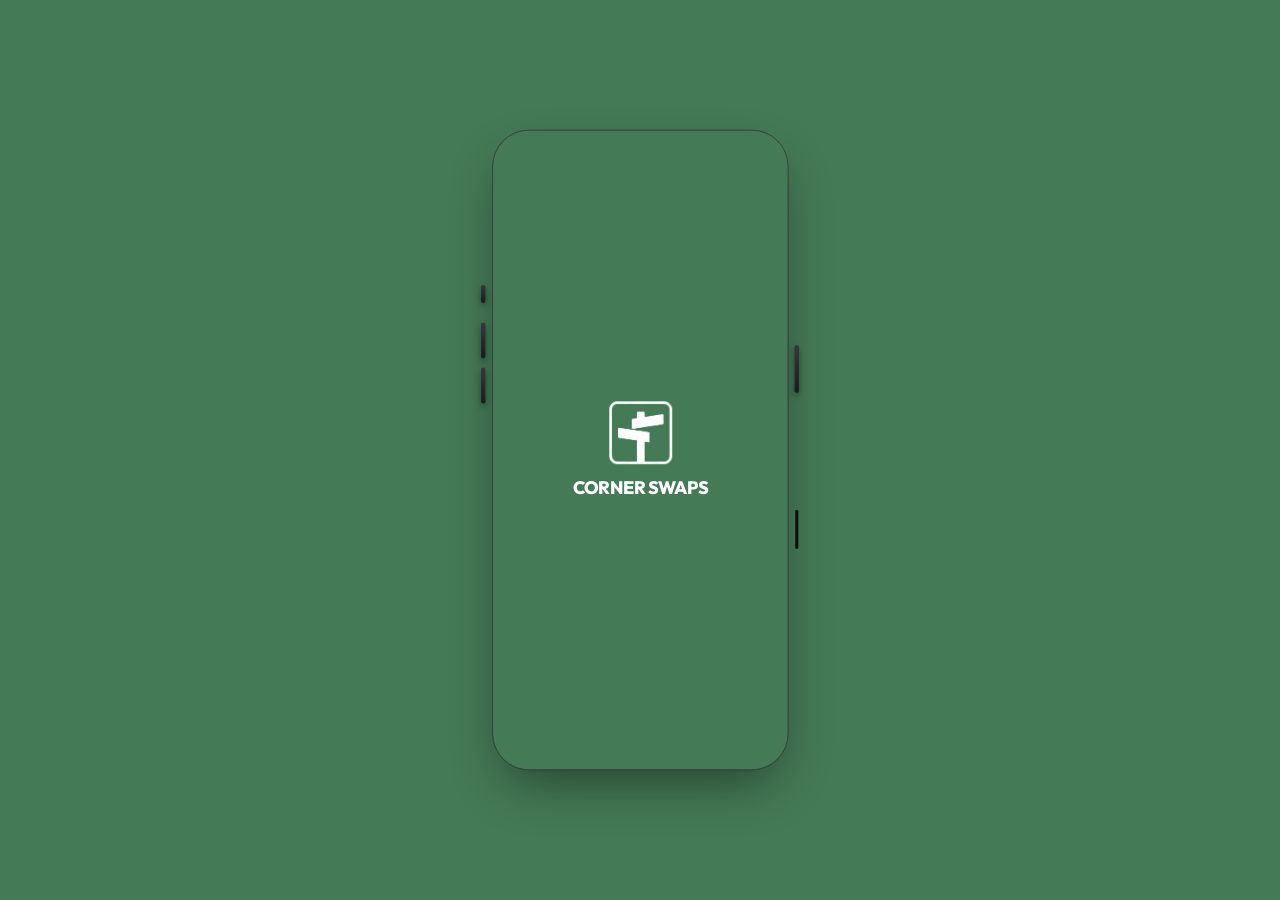
==== Corner Swaps/index.html @ ef93bdcf "Pin global navbar bottom, support safe area in rating views, and style lifecycle submit button" ====
<!DOCTYPE html>
<html class="light" lang="en">
<head>
    <script>
        // Safeguard localStorage and sessionStorage against SecurityError in restricted environments
        (function() {
            var useLocalMock = false;
            try {
                if (!window.localStorage) {
                    useLocalMock = true;
                } else {
                    window.localStorage.setItem('__test_local__', '1');
                    window.localStorage.removeItem('__test_local__');
                }
            } catch (e) {
                useLocalMock = true;
            }
            if (useLocalMock) {
                console.warn("localStorage is blocked or unusable. Using in-memory fallback.");
                var store = {};
                var mockStorage = {
                    getItem: function(key) { return store[key] || null; },
                    setItem: function(key, val) { store[key] = String(val); },
                    removeItem: function(key) { delete store[key]; },
                    clear: function() { for (var k in store) delete store[k]; },
                    key: function(i) { return Object.keys(store)[i] || null; },
                    get length() { return Object.keys(store).length; }
                };
                Object.defineProperty(window, 'localStorage', { value: mockStorage, configurable: true, writable: true });
            }

            var useSessionMock = false;
            try {
                if (!window.sessionStorage) {
                    useSessionMock = true;
                } else {
                    window.sessionStorage.setItem('__test_session__', '1');
                    window.sessionStorage.removeItem('__test_session__');
                }
            } catch (e) {
                useSessionMock = true;
            }
            if (useSessionMock) {
                console.warn("sessionStorage is blocked or unusable. Using in-memory fallback.");
                var store = {};
                var mockStorage = {
                    getItem: function(key) { return store[key] || null; },
                    setItem: function(key, val) { store[key] = String(val); },
                    removeItem: function(key) { delete store[key]; },
                    clear: function() { for (var k in store) delete store[k]; },
                    key: function(i) { return Object.keys(store)[i] || null; },
                    get length() { return Object.keys(store).length; }
                };
                Object.defineProperty(window, 'sessionStorage', { value: mockStorage, configurable: true, writable: true });
            }
        })();

        // Mock navigator.geolocation to bypass native prompts in simulator
        (function() {
            var mockGeo = {
                getCurrentPosition: function(success, error, options) {
                    setTimeout(() => {
                        success({
                            coords: {
                                latitude: 45.4215,
                                longitude: -75.6972,
                                accuracy: 10
                            },
                            timestamp: Date.now()
                        });
                    }, 100);
                },
                watchPosition: function(success, error, options) {
                    setTimeout(() => {
                        success({
                            coords: {
                                latitude: 45.4215,
                                longitude: -75.6972,
                                accuracy: 10
                            },
                            timestamp: Date.now()
                        });
                    }, 100);
                    return 1;
                },
                clearWatch: function(id) {}
            };
            try {
                window.mockGeo = mockGeo;
                Object.defineProperty(navigator, 'geolocation', {
                    value: mockGeo,
                    writable: false,
                    configurable: false
                });
            } catch (e) {
                try {
                    Object.defineProperty(Navigator.prototype, 'geolocation', {
                        get: function() { return mockGeo; },
                        configurable: false
                    });
                } catch (err) {}
            }
        })();

        // Global image error listener to replace broken/empty images with high-quality fallback pictures
        window.addEventListener('error', function(event) {
            if (event.target && event.target.tagName === 'IMG') {
                var img = event.target;
                
                // Define offline SVG fallbacks
                var svgAvatar = '<svg xmlns="http://www.w3.org/2000/svg" viewBox="0 0 100 100"><rect width="100" height="100" fill="#e2ede7"/><circle cx="50" cy="40" r="18" fill="#308A5E"/><path d="M25 80 C25 65 35 58 50 58 C65 58 75 65 75 80 Z" fill="#308A5E"/></svg>';
                var svgLeaf = '<svg xmlns="http://www.w3.org/2000/svg" viewBox="0 0 100 100"><rect width="100" height="100" fill="#f4f6f5"/><path d="M50 25 C65 25 75 40 70 60 C65 75 50 75 50 75 C50 75 35 75 30 60 C25 40 35 25 50 25 Z" fill="#308A5E" opacity="0.15"/><path d="M50 30 C60 30 68 40 65 55 C62 68 50 70 50 70 M50 70 C50 70 38 68 35 55 C32 40 40 30 50 30 Z" fill="none" stroke="#308A5E" stroke-width="3" stroke-linecap="round"/><path d="M50 70 L50 35" fill="none" stroke="#308A5E" stroke-width="3" stroke-linecap="round"/><path d="M50 50 Q60 45 62 38" fill="none" stroke="#308A5E" stroke-width="2" stroke-linecap="round"/><path d="M50 58 Q40 55 38 48" fill="none" stroke="#308A5E" stroke-width="2" stroke-linecap="round"/></svg>';
                
                var offlineAvatar = 'data:image/svg+xml;base64,' + btoa(svgAvatar);
                var offlinePlaceholder = 'data:image/svg+xml;base64,' + btoa(svgLeaf);
                
                // Handle Leaflet map tiles to prevent filling them with large pictures
                if (img.className && img.className.indexOf('leaflet-tile') !== -1) {
                    console.error("TILE ERROR: Failed to load map tile from: " + img.src);
                    img.src = '[data-uri]';
                    return;
                }

                // Determine if it is an avatar
                var isAvatar = img.id.indexOf('avatar') !== -1 || 
                               img.className.indexOf('avatar') !== -1 || 
                               (img.alt && img.alt.toLowerCase().indexOf('avatar') !== -1) ||
                               (img.alt && img.alt.toLowerCase().indexOf('profile') !== -1) ||
                               (img.src && img.src.indexOf('avatar') !== -1);
                               
                var targetOffline = isAvatar ? offlineAvatar : offlinePlaceholder;
                
                // Check if we are already showing the offline fallback to prevent infinite loops
                if (img.src === targetOffline) return;
                
                // Get dynamic online fallbacks if available
                var onlineFallback = null;
                if (isAvatar && typeof window.DEFAULT_AVATAR !== 'undefined') {
                    onlineFallback = window.DEFAULT_AVATAR;
                } else if (!isAvatar && typeof window.PLACEHOLDER_IMAGE !== 'undefined') {
                    onlineFallback = window.PLACEHOLDER_IMAGE;
                }
                
                // If online fallback is available and we haven't tried it yet
                if (onlineFallback && img.src !== onlineFallback) {
                    img.src = onlineFallback;
                } else {
                    // Otherwise, use the offline SVG fallback
                    img.src = targetOffline;
                }
            }
        }, true);
    </script>
    <meta charset="utf-8">
    <style id="early-splash-style">
        html, body {
            background-color: #457A56 !important;
            margin: 0;
            padding: 0;
            width: 100%;
            height: 100%;
            overflow: hidden !important;
            display: flex !important;
            justify-content: center !important;
            align-items: center !important;
        }
        html.show-simulator, body.show-simulator {
            background-color: #c8c5bd !important;
        }
        /* Prevent sub-pixel rounding white gaps/lines during green launch animation */
        html:has(#loading-screen:not(.hidden)),
        body:has(#loading-screen:not(.hidden)),
        body:has(#loading-screen:not(.hidden)) .phone-simulator,
        body:has(#loading-screen:not(.hidden)) .phone-frame,
        body:has(#loading-screen:not(.hidden)) .app-container {
            background-color: #457A56 !important;
            background: #457A56 !important;
            border-color: #457A56 !important;
        }
        .phone-simulator {
            display: flex !important;
            align-items: center !important;
            justify-content: center !important;
            width: 100% !important;
            height: 100vh !important;
            position: relative !important;
            transform: scale(var(--simulator-scale, 0.78)) !important;
            transform-origin: center center !important;
        }
        .phone-frame {
            width: 393px !important;
            height: 852px !important;
            border: 12px solid #0b0d10 !important;
            border-radius: 48px !important;
            outline: 1px solid #3a3b40 !important;
            box-shadow: 0 30px 70px -15px rgba(0,0,0,0.45), 0 0 0 1px rgba(0,0,0,0.2) !important;
            overflow: hidden !important;
            position: relative !important;
            background-color: #ffffff !important;
            display: flex !important;
            flex-direction: column !important;
            z-index: 10 !important;
        }
        .phone-button {
            position: absolute !important;
            background: linear-gradient(to bottom, #3a3d45, #1e1f24) !important;
            border-radius: 3px !important;
            z-index: 1 !important;
            box-shadow: 0 4px 8px rgba(0, 0, 0, 0.4) !important;
        }
        .action-btn {
            width: 6px !important;
            height: 24px !important;
            top: calc(50% - 220px) !important;
            left: calc(50% - 212px) !important;
        }
        .vol-up-btn {
            width: 6px !important;
            height: 48px !important;
            top: calc(50% - 170px) !important;
            left: calc(50% - 212px) !important;
        }
        .vol-down-btn {
            width: 6px !important;
            height: 48px !important;
            top: calc(50% - 110px) !important;
            left: calc(50% - 212px) !important;
        }
        .power-btn {
            width: 6px !important;
            height: 64px !important;
            top: calc(50% - 140px) !important;
            right: calc(50% - 212px) !important;
        }
        .camera-control-btn {
            width: 4px !important;
            height: 52px !important;
            top: calc(50% + 80px) !important;
            right: calc(50% - 210.5px) !important;
            background: #121316 !important;
            border-radius: 5px !important;
            box-shadow: inset 0 1px 2px rgba(0,0,0,0.8), 0 0.5px 1px rgba(255,255,255,0.15) !important;
        }
        .app-container {
            width: 100% !important;
            height: 100% !important;
            position: relative !important;
            overflow: hidden !important;
            display: flex !important;
            flex-direction: column !important;
        }
        #loading-screen:not(.hidden) {
            position: absolute !important;
            top: 0 !important;
            left: 0 !important;
            right: 0 !important;
            bottom: 0 !important;
            display: flex !important;
            flex-direction: column !important;
            align-items: center !important;
            justify-content: center !important;
            background-color: #457A56 !important;
            z-index: 999999 !important;
            overflow: hidden !important;
        }
        #loading-screen.hidden {
            display: none !important;
        }
        #shuffle-wrapper {
            position: absolute !important;
            top: 0 !important;
            left: 0 !important;
            right: 0 !important;
            bottom: 0 !important;
            display: flex !important;
            align-items: center !important;
            justify-content: center !important;
            transition: opacity 0.4s ease-in-out !important;
        }
        #shuffle-icon-container {
            color: #ffffff !important;
            opacity: 0;
        }
        #final-logo.hidden {
            display: none !important;
        }
        #final-logo {
            display: flex !important;
            position: absolute !important;
            top: 0 !important;
            left: 0 !important;
            right: 0 !important;
            bottom: 0 !important;
            flex-direction: column !important;
            align-items: center !important;
            justify-content: center !important;
            opacity: 0;
        }
        
        /* Critical splash screen keyframes and classes */
        @keyframes shuffleFade {
            0% { opacity: 0; transform: scale(0.85) translateY(5px); }
            15% { opacity: 1; transform: scale(1) translateY(0); }
            85% { opacity: 1; transform: scale(1) translateY(0); }
            100% { opacity: 0; transform: scale(1.1) translateY(-5px); }
        }
        .animate-shuffle {
            animation: shuffleFade 0.15s ease-in-out forwards !important;
        }
        @keyframes finalReveal {
            0% { opacity: 0; transform: scale(0.8); }
            100% { opacity: 1; transform: scale(1); }
        }
        .animate-final-reveal {
            animation: finalReveal 0.5s cubic-bezier(0.34, 1.56, 0.64, 1) forwards !important;
        }
        #final-brand-text {
            font-family: 'Outfit', sans-serif !important;
            color: #ffffff !important;
            font-size: 1.5rem !important;
            font-weight: 800 !important;
            letter-spacing: -0.025em !important;
            line-height: 1.25 !important;
            text-transform: uppercase !important;
            opacity: 0;
            transform: translateY(16px);
            transition: opacity 0.5s cubic-bezier(0.16, 1, 0.3, 1), transform 0.5s cubic-bezier(0.16, 1, 0.3, 1) !important;
        }
        #final-brand-text.reveal-active {
            opacity: 1 !important;
            transform: translateY(0) !important;
        }
        
        .chat-badge-circle,
        #chat-notification-badge {
            background-color: #dc2626 !important;
            border: 1.5px solid #ffffff !important;
            color: #ffffff !important;
            font-size: 10px !important;
            font-weight: 700 !important;
            border-radius: 9999px !important;
            min-width: 20px !important;
            height: 20px !important;
            padding: 0 5px !important;
            display: flex !important;
            align-items: center !important;
            justify-content: center !important;
            box-shadow: 0 2px 4px 0 rgba(0, 0, 0, 0.15) !important;
            user-select: none !important;
            z-index: 10000 !important;
            line-height: 1 !important;
            box-sizing: border-box !important;
        }
        .chat-badge-circle.hidden,
        #chat-notification-badge.hidden {
            display: none !important;
        }
        
        .chat-badge-inline {
            background-color: #ef4444 !important;
            color: #ffffff !important;
            font-size: 9px !important;
            font-weight: 800 !important;
            border-radius: 9999px !important;
            padding: 1px 5.5px !important;
            display: inline-flex !important;
            align-items: center !important;
            justify-content: center !important;
            line-height: 1.2 !important;
            margin-left: 4px !important;
        }
        
        /* Admin Widget Modal Custom Overrides */
        .admin-widget-modal-container .modal-content-card,
        #admin-modal-warn-user > div:not(.absolute),
        #admin-inspection-modal > div:not(.absolute) {
            max-height: 94vh !important;
            overflow-y: auto !important;
            overscroll-behavior: contain !important;
        }
        .admin-widget-modal-container .modal-content-card h3,
        #admin-modal-warn-user h2,
        #admin-inspection-modal h2 {
            font-size: 1.35rem !important;
            font-weight: 900 !important;
            letter-spacing: 0.05em !important;
        }
        .admin-widget-modal-container h3 .material-symbols-outlined,
        #admin-modal-warn-user h2 .material-symbols-outlined,
        #admin-inspection-modal h2 .material-symbols-outlined {
            font-size: 2.2rem !important;
        }
        .admin-widget-modal-container .material-symbols-outlined,
        #admin-modal-warn-user .material-symbols-outlined,
        #admin-inspection-modal .material-symbols-outlined {
            font-size: 1.7rem !important;
        }

        /* Hide section titles with icon in both modal popups and full page content */
        .admin-widget-modal-container h3,
        #admin-widget-page-content h3 {
            display: none !important;
        }

        /* Make all text inside admin widgets and pages black in all modes except buttons */
        .admin-widget-modal-container *:not(button):not(button *),
        #admin-widget-page-content *:not(button):not(button *) {
            color: #000000 !important;
        }

        /* Make all text inside other admin modals black in light mode */
        #admin-modal-warn-user,
        #admin-modal-warn-user *,
        #admin-inspection-modal,
        #admin-inspection-modal * {
            color: #000000 !important;
        }
        
        /* Make all text inside other admin modals white in dark mode */
        html.dark #admin-modal-warn-user,
        html.dark #admin-modal-warn-user *,
        html.dark #admin-inspection-modal,
        html.dark #admin-inspection-modal * {
            color: #ffffff !important;
        }

        /* Except if there is a green button inside it, it can be white/warm-cream */
        .admin-widget-modal-container .bg-forest-green,
        .admin-widget-modal-container .bg-forest-green *,
        .admin-widget-modal-container button[class*="bg-forest-green"],
        .admin-widget-modal-container button[class*="bg-forest-green"] *,
        #admin-widget-page-content .bg-forest-green,
        #admin-widget-page-content .bg-forest-green *,
        #admin-widget-page-content button[class*="bg-forest-green"],
        #admin-widget-page-content button[class*="bg-forest-green"] *,
        #admin-modal-warn-user .bg-forest-green,
        #admin-modal-warn-user .bg-forest-green *,
        #admin-inspection-modal .bg-forest-green,
        #admin-inspection-modal .bg-forest-green * {
            color: #fcfbf7 !important;
        }
        
        /* Ensure red/error buttons retain white text */
        .admin-widget-modal-container .bg-error,
        .admin-widget-modal-container .bg-error *,
        .admin-widget-modal-container .bg-red-600,
        .admin-widget-modal-container .bg-red-600 *,
        .admin-widget-modal-container button[class*="bg-red-600"],
        .admin-widget-modal-container button[class*="bg-red-600"] *,
        #admin-widget-page-content .bg-error,
        #admin-widget-page-content .bg-error *,
        #admin-widget-page-content .bg-red-600,
        #admin-widget-page-content .bg-red-600 *,
        #admin-widget-page-content button[class*="bg-red-600"],
        #admin-widget-page-content button[class*="bg-red-600"] *,
        #admin-modal-warn-user .bg-error,
        #admin-modal-warn-user .bg-error *,
        #admin-modal-warn-user .bg-red-600,
        #admin-modal-warn-user .bg-red-600 *,
        #admin-inspection-modal .bg-error,
        #admin-inspection-modal .bg-error *,
        #admin-inspection-modal .bg-red-600,
        #admin-inspection-modal .bg-red-600 * {
            color: #ffffff !important;
        }

        /* Force light background for admin popups and page content */
        .admin-widget-modal-container .modal-content-card {
            background-color: #ffffff !important;
        }
        #admin-widget-page-content {
            background-color: #ffffff !important;
            border: 1px solid rgba(0, 0, 0, 0.1) !important;
            border-radius: 24px !important;
            padding: 20px !important;
            box-shadow: 0 4px 12px rgba(0, 0, 0, 0.05) !important;
        }

        /* Other admin modals light background in light mode */
        #admin-modal-warn-user > div:not(.absolute),
        #admin-inspection-modal > div:not(.absolute) {
            background-color: #ffffff !important;
        }
        
        /* Other admin modals dark background in dark mode */
        html.dark #admin-modal-warn-user > div:not(.absolute),
        html.dark #admin-inspection-modal > div:not(.absolute) {
            background-color: #18201a !important;
        }

        /* Inputs, selects, textareas and inner divs styling inside widgets in both modes */
        .admin-widget-modal-container input,
        .admin-widget-modal-container textarea,
        .admin-widget-modal-container select,
        .admin-widget-modal-container div[class*="bg-"],
        #admin-widget-page-content input,
        #admin-widget-page-content textarea,
        #admin-widget-page-content select,
        #admin-widget-page-content div[class*="bg-"] {
            background-color: #f3f4f6 !important;
            border-color: rgba(0, 0, 0, 0.15) !important;
        }
        
        .admin-widget-modal-container div[class*="bg-white"],
        #admin-widget-page-content div[class*="bg-white"] {
            background-color: #ffffff !important;
        }

        /* Placeholder text color for inputs in widgets */
        .admin-widget-modal-container input::placeholder,
        .admin-widget-modal-container textarea::placeholder,
        #admin-widget-page-content input::placeholder,
        #admin-widget-page-content textarea::placeholder {
            color: rgba(0, 0, 0, 0.5) !important;
        }

        /* Other admin modals inputs, selects, and textareas styling */
        #admin-modal-warn-user input,
        #admin-modal-warn-user textarea,
        #admin-modal-warn-user div[class*="bg-white"],
        #admin-inspection-modal div[class*="bg-white"] {
            background-color: #ffffff !important;
            border-color: rgba(0, 0, 0, 0.15) !important;
        }

        html.dark #admin-modal-warn-user input,
        html.dark #admin-modal-warn-user textarea,
        html.dark #admin-modal-warn-user div[class*="bg-white"],
        html.dark #admin-inspection-modal div[class*="bg-white"] {
            background-color: #101612 !important;
            border-color: rgba(255, 255, 255, 0.15) !important;
        }

        /* Make sure the font size is the same for all options inside the widgets */
        .admin-widget-modal-container *:not(button):not(button *):not(.material-symbols-outlined):not(section),
        #admin-widget-page-content *:not(button):not(button *):not(.material-symbols-outlined):not(section) {
            font-size: 13px !important;
        }
    </style>
    <meta content="width=device-width, initial-scale=1.0, maximum-scale=1.0, user-scalable=no, viewport-fit=cover" name="viewport">
    <title>Corner Swaps - Community Swap App</title>
    <meta name="description" content="Swap, gift, and borrow items with verified neighbors. Build community trust, earn Karma points, and trade cash-free on Corner Swaps.">
    <meta name="keywords" content="local swap, community sharing, neighborhood barter, free items, borrow tools">
    <meta property="og:type" content="website">
    <meta property="og:title" content="Corner Swaps - Local Neighbor Trade & Gifting">
    <meta property="og:description" content="Swap, gift, and borrow items with verified neighbors. Build community trust cash-free.">
    <meta property="og:image" content="https://cornerswaps.com/assets/final_logo.png">
    <meta property="og:url" content="https://cornerswaps.com">
    <meta name="twitter:card" content="summary_large_image">
    <meta name="twitter:title" content="Corner Swaps - Local Neighbor Trade & Gifting">
    <meta name="twitter:description" content="Build community trust and swap items cash-free with neighbors.">
    <meta name="twitter:image" content="https://cornerswaps.com/assets/final_logo.png">
    
    <!-- Tailwind CSS (Pre-compiled - replaces CDN runtime for perf) -->
    <link href="tailwind-compiled.css" rel="stylesheet">
    
    <!-- Font Awesome / Material Iconography -->
    <link href="https://fonts.googleapis.com/css2?family=Outfit:wght@300;400;500;600;700;800;900&display=swap" rel="stylesheet">
    <link href="https://fonts.googleapis.com/css2?family=Material+Symbols+Outlined:wght,FILL@100..700,0..1&display=block" rel="stylesheet">
    
    <!-- Leaflet Map CSS -->
    <style>/* required styles */

.leaflet-pane,
.leaflet-tile,
.leaflet-marker-icon,
.leaflet-marker-shadow,
.leaflet-tile-container,
.leaflet-pane > svg,
.leaflet-pane > canvas,
.leaflet-zoom-box,
.leaflet-image-layer,
.leaflet-layer {
	position: absolute;
	left: 0;
	top: 0;
	}
.leaflet-container {
	overflow: hidden;
	}
.leaflet-tile,
.leaflet-marker-icon,
.leaflet-marker-shadow {
	-webkit-user-select: none;
	   -moz-user-select: none;
	        user-select: none;
	  -webkit-user-drag: none;
	}
/* Prevents IE11 from highlighting tiles in blue */
.leaflet-tile::selection {
	background: transparent;
}
/* Safari renders non-retina tile on retina better with this, but Chrome is worse */
.leaflet-safari .leaflet-tile {
	image-rendering: -webkit-optimize-contrast;
	}
/* hack that prevents hw layers "stretching" when loading new tiles */
.leaflet-safari .leaflet-tile-container {
	width: 1600px;
	height: 1600px;
	-webkit-transform-origin: 0 0;
	}
.leaflet-marker-icon,
.leaflet-marker-shadow {
	display: block;
	}
/* .leaflet-container svg: reset svg max-width decleration shipped in Joomla! (joomla.org) 3.x */
/* .leaflet-container img: map is broken in FF if you have max-width: 100% on tiles */
.leaflet-container .leaflet-overlay-pane svg {
	max-width: none !important;
	max-height: none !important;
	}
.leaflet-container .leaflet-marker-pane img,
.leaflet-container .leaflet-shadow-pane img,
.leaflet-container .leaflet-tile-pane img,
.leaflet-container img.leaflet-image-layer,
.leaflet-container .leaflet-tile {
	max-width: none !important;
	max-height: none !important;
	width: auto;
	padding: 0;
	}

.leaflet-container img.leaflet-tile {
	/* See: https://bugs.chromium.org/p/chromium/issues/detail?id=600120 */
	mix-blend-mode: plus-lighter;
}

.leaflet-container.leaflet-touch-zoom {
	-ms-touch-action: pan-x pan-y;
	touch-action: pan-x pan-y;
	}
.leaflet-container.leaflet-touch-drag {
	-ms-touch-action: pinch-zoom;
	/* Fallback for FF which doesn't support pinch-zoom */
	touch-action: none;
	touch-action: pinch-zoom;
}
.leaflet-container.leaflet-touch-drag.leaflet-touch-zoom {
	-ms-touch-action: none;
	touch-action: none;
}
.leaflet-container {
	-webkit-tap-highlight-color: transparent;
}
.leaflet-container a {
	-webkit-tap-highlight-color: rgba(51, 181, 229, 0.4);
}
.leaflet-tile {
	filter: inherit;
	visibility: hidden;
	}
.leaflet-tile-loaded {
	visibility: inherit;
	}
.leaflet-zoom-box {
	width: 0;
	height: 0;
	-moz-box-sizing: border-box;
	     box-sizing: border-box;
	z-index: 800;
	}
/* workaround for https://bugzilla.mozilla.org/show_bug.cgi?id=888319 */
.leaflet-overlay-pane svg {
	-moz-user-select: none;
	}

.leaflet-pane         { z-index: 400; }

.leaflet-tile-pane    { z-index: 200; }
.leaflet-overlay-pane { z-index: 400; }
.leaflet-shadow-pane  { z-index: 500; }
.leaflet-marker-pane  { z-index: 600; }
.leaflet-tooltip-pane   { z-index: 650; }
.leaflet-popup-pane   { z-index: 700; }

.leaflet-map-pane canvas { z-index: 100; }
.leaflet-map-pane svg    { z-index: 200; }

.leaflet-vml-shape {
	width: 1px;
	height: 1px;
	}
.lvml {
	behavior: url(#default#VML);
	display: inline-block;
	position: absolute;
	}


/* control positioning */

.leaflet-control {
	position: relative;
	z-index: 800;
	pointer-events: visiblePainted; /* IE 9-10 doesn't have auto */
	pointer-events: auto;
	}
.leaflet-top,
.leaflet-bottom {
	position: absolute;
	z-index: 1000;
	pointer-events: none;
	}
.leaflet-top {
	top: 0;
	}
.leaflet-right {
	right: 0;
	}
.leaflet-bottom {
	bottom: 0;
	}
.leaflet-left {
	left: 0;
	}
.leaflet-control {
	float: left;
	clear: both;
	}
.leaflet-right .leaflet-control {
	float: right;
	}
.leaflet-top .leaflet-control {
	margin-top: 10px;
	}
.leaflet-bottom .leaflet-control {
	margin-bottom: 10px;
	}
.leaflet-left .leaflet-control {
	margin-left: 10px;
	}
.leaflet-right .leaflet-control {
	margin-right: 10px;
	}


/* zoom and fade animations */

.leaflet-fade-anim .leaflet-popup {
	opacity: 0;
	-webkit-transition: opacity 0.2s linear;
	   -moz-transition: opacity 0.2s linear;
	        transition: opacity 0.2s linear;
	}
.leaflet-fade-anim .leaflet-map-pane .leaflet-popup {
	opacity: 1;
	}
.leaflet-zoom-animated {
	-webkit-transform-origin: 0 0;
	    -ms-transform-origin: 0 0;
	        transform-origin: 0 0;
	}
svg.leaflet-zoom-animated {
	will-change: transform;
}

.leaflet-zoom-anim .leaflet-zoom-animated {
	-webkit-transition: -webkit-transform 0.25s cubic-bezier(0,0,0.25,1);
	   -moz-transition:    -moz-transform 0.25s cubic-bezier(0,0,0.25,1);
	        transition:         transform 0.25s cubic-bezier(0,0,0.25,1);
	}
.leaflet-zoom-anim .leaflet-tile,
.leaflet-pan-anim .leaflet-tile {
	-webkit-transition: none;
	   -moz-transition: none;
	        transition: none;
	}

.leaflet-zoom-anim .leaflet-zoom-hide {
	visibility: hidden;
	}


/* cursors */

.leaflet-interactive {
	cursor: pointer;
	}
.leaflet-grab {
	cursor: -webkit-grab;
	cursor:    -moz-grab;
	cursor:         grab;
	}
.leaflet-crosshair,
.leaflet-crosshair .leaflet-interactive {
	cursor: crosshair;
	}
.leaflet-popup-pane,
.leaflet-control {
	cursor: auto;
	}
.leaflet-dragging .leaflet-grab,
.leaflet-dragging .leaflet-grab .leaflet-interactive,
.leaflet-dragging .leaflet-marker-draggable {
	cursor: move;
	cursor: -webkit-grabbing;
	cursor:    -moz-grabbing;
	cursor:         grabbing;
	}

/* marker & overlays interactivity */
.leaflet-marker-icon,
.leaflet-marker-shadow,
.leaflet-image-layer,
.leaflet-pane > svg path,
.leaflet-tile-container {
	pointer-events: none;
	}

.leaflet-marker-icon.leaflet-interactive,
.leaflet-image-layer.leaflet-interactive,
.leaflet-pane > svg path.leaflet-interactive,
svg.leaflet-image-layer.leaflet-interactive path {
	pointer-events: visiblePainted; /* IE 9-10 doesn't have auto */
	pointer-events: auto;
	}

/* visual tweaks */

.leaflet-container {
	background: #ddd;
	outline-offset: 1px;
	}
.leaflet-container a {
	color: #0078A8;
	}
.leaflet-zoom-box {
	border: 2px dotted #38f;
	background: rgba(255,255,255,0.5);
	}


/* general typography */
.leaflet-container {
	font-family: "Helvetica Neue", Arial, Helvetica, sans-serif;
	font-size: 12px;
	font-size: 0.75rem;
	line-height: 1.5;
	}


/* general toolbar styles */

.leaflet-bar {
	box-shadow: 0 1px 5px rgba(0,0,0,0.65);
	border-radius: 4px;
	}
.leaflet-bar a {
	background-color: #fff;
	border-bottom: 1px solid #ccc;
	width: 26px;
	height: 26px;
	line-height: 26px;
	display: block;
	text-align: center;
	text-decoration: none;
	color: black;
	}
.leaflet-bar a,
.leaflet-control-layers-toggle {
	background-position: 50% 50%;
	background-repeat: no-repeat;
	display: block;
	}
.leaflet-bar a:hover,
.leaflet-bar a:focus {
	background-color: #f4f4f4;
	}
.leaflet-bar a:first-child {
	border-top-left-radius: 4px;
	border-top-right-radius: 4px;
	}
.leaflet-bar a:last-child {
	border-bottom-left-radius: 4px;
	border-bottom-right-radius: 4px;
	border-bottom: none;
	}
.leaflet-bar a.leaflet-disabled {
	cursor: default;
	background-color: #f4f4f4;
	color: #bbb;
	}

.leaflet-touch .leaflet-bar a {
	width: 30px;
	height: 30px;
	line-height: 30px;
	}
.leaflet-touch .leaflet-bar a:first-child {
	border-top-left-radius: 2px;
	border-top-right-radius: 2px;
	}
.leaflet-touch .leaflet-bar a:last-child {
	border-bottom-left-radius: 2px;
	border-bottom-right-radius: 2px;
	}

/* zoom control */

.leaflet-control-zoom-in,
.leaflet-control-zoom-out {
	font: bold 18px 'Lucida Console', Monaco, monospace;
	text-indent: 1px;
	}

.leaflet-touch .leaflet-control-zoom-in, .leaflet-touch .leaflet-control-zoom-out  {
	font-size: 22px;
	}


/* layers control */

.leaflet-control-layers {
	box-shadow: 0 1px 5px rgba(0,0,0,0.4);
	background: #fff;
	border-radius: 5px;
	}
.leaflet-control-layers-toggle {
	background-image: url(images/layers.png);
	width: 36px;
	height: 36px;
	}
.leaflet-retina .leaflet-control-layers-toggle {
	background-image: url(images/layers-2x.png);
	background-size: 26px 26px;
	}
.leaflet-touch .leaflet-control-layers-toggle {
	width: 44px;
	height: 44px;
	}
.leaflet-control-layers .leaflet-control-layers-list,
.leaflet-control-layers-expanded .leaflet-control-layers-toggle {
	display: none;
	}
.leaflet-control-layers-expanded .leaflet-control-layers-list {
	display: block;
	position: relative;
	}
.leaflet-control-layers-expanded {
	padding: 6px 10px 6px 6px;
	color: #333;
	background: #fff;
	}
.leaflet-control-layers-scrollbar {
	overflow-y: scroll;
	overflow-x: hidden;
	padding-right: 5px;
	}
.leaflet-control-layers-selector {
	margin-top: 2px;
	position: relative;
	top: 1px;
	}
.leaflet-control-layers label {
	display: block;
	font-size: 13px;
	font-size: 1.08333em;
	}
.leaflet-control-layers-separator {
	height: 0;
	border-top: 1px solid #ddd;
	margin: 5px -10px 5px -6px;
	}

/* Default icon URLs */
.leaflet-default-icon-path { /* used only in path-guessing heuristic, see L.Icon.Default */
	background-image: url(images/marker-icon.png);
	}


/* attribution and scale controls */

.leaflet-container .leaflet-control-attribution {
	background: #fff;
	background: rgba(255, 255, 255, 0.8);
	margin: 0;
	}
.leaflet-control-attribution,
.leaflet-control-scale-line {
	padding: 0 5px;
	color: #333;
	line-height: 1.4;
	}
.leaflet-control-attribution a {
	text-decoration: none;
	}
.leaflet-control-attribution a:hover,
.leaflet-control-attribution a:focus {
	text-decoration: underline;
	}
.leaflet-attribution-flag {
	display: inline !important;
	vertical-align: baseline !important;
	width: 1em;
	height: 0.6669em;
	}
.leaflet-left .leaflet-control-scale {
	margin-left: 5px;
	}
.leaflet-bottom .leaflet-control-scale {
	margin-bottom: 5px;
	}
.leaflet-control-scale-line {
	border: 2px solid #777;
	border-top: none;
	line-height: 1.1;
	padding: 2px 5px 1px;
	white-space: nowrap;
	-moz-box-sizing: border-box;
	     box-sizing: border-box;
	background: rgba(255, 255, 255, 0.8);
	text-shadow: 1px 1px #fff;
	}
.leaflet-control-scale-line:not(:first-child) {
	border-top: 2px solid #777;
	border-bottom: none;
	margin-top: -2px;
	}
.leaflet-control-scale-line:not(:first-child):not(:last-child) {
	border-bottom: 2px solid #777;
	}

.leaflet-touch .leaflet-control-attribution,
.leaflet-touch .leaflet-control-layers,
.leaflet-touch .leaflet-bar {
	box-shadow: none;
	}
.leaflet-touch .leaflet-control-layers,
.leaflet-touch .leaflet-bar {
	border: 2px solid rgba(0,0,0,0.2);
	background-clip: padding-box;
	}


/* popup */

.leaflet-popup {
	position: absolute;
	text-align: center;
	margin-bottom: 20px;
	}
.leaflet-popup-content-wrapper {
	padding: 1px;
	text-align: left;
	border-radius: 12px;
	}
.leaflet-popup-content {
	margin: 13px 24px 13px 20px;
	line-height: 1.3;
	font-size: 13px;
	font-size: 1.08333em;
	min-height: 1px;
	}
.leaflet-popup-content p {
	margin: 17px 0;
	margin: 1.3em 0;
	}
.leaflet-popup-tip-container {
	width: 40px;
	height: 20px;
	position: absolute;
	left: 50%;
	margin-top: -1px;
	margin-left: -20px;
	overflow: hidden;
	pointer-events: none;
	}
.leaflet-popup-tip {
	width: 17px;
	height: 17px;
	padding: 1px;

	margin: -10px auto 0;
	pointer-events: auto;

	-webkit-transform: rotate(45deg);
	   -moz-transform: rotate(45deg);
	    -ms-transform: rotate(45deg);
	        transform: rotate(45deg);
	}
.leaflet-popup-content-wrapper,
.leaflet-popup-tip {
	background: white;
	color: #333;
	box-shadow: 0 3px 14px rgba(0,0,0,0.4);
	}
.leaflet-container a.leaflet-popup-close-button {
	position: absolute;
	top: 0;
	right: 0;
	border: none;
	text-align: center;
	width: 24px;
	height: 24px;
	font: 16px/24px Tahoma, Verdana, sans-serif;
	color: #757575;
	text-decoration: none;
	background: transparent;
	}
.leaflet-container a.leaflet-popup-close-button:hover,
.leaflet-container a.leaflet-popup-close-button:focus {
	color: #585858;
	}
.leaflet-popup-scrolled {
	overflow: auto;
	}

.leaflet-oldie .leaflet-popup-content-wrapper {
	-ms-zoom: 1;
	}
.leaflet-oldie .leaflet-popup-tip {
	width: 24px;
	margin: 0 auto;

	-ms-filter: "progid:DXImageTransform.Microsoft.Matrix(M11=0.70710678, M12=0.70710678, M21=-0.70710678, M22=0.70710678)";
	filter: progid:DXImageTransform.Microsoft.Matrix(M11=0.70710678, M12=0.70710678, M21=-0.70710678, M22=0.70710678);
	}

.leaflet-oldie .leaflet-control-zoom,
.leaflet-oldie .leaflet-control-layers,
.leaflet-oldie .leaflet-popup-content-wrapper,
.leaflet-oldie .leaflet-popup-tip {
	border: 1px solid #999;
	}


/* div icon */

.leaflet-div-icon {
	background: #fff;
	border: 1px solid #666;
	}


/* Tooltip */
/* Base styles for the element that has a tooltip */
.leaflet-tooltip {
	position: absolute;
	padding: 6px;
	background-color: #fff;
	border: 1px solid #fff;
	border-radius: 3px;
	color: #222;
	white-space: nowrap;
	-webkit-user-select: none;
	-moz-user-select: none;
	-ms-user-select: none;
	user-select: none;
	pointer-events: none;
	box-shadow: 0 1px 3px rgba(0,0,0,0.4);
	}
.leaflet-tooltip.leaflet-interactive {
	cursor: pointer;
	pointer-events: auto;
	}
.leaflet-tooltip-top:before,
.leaflet-tooltip-bottom:before,
.leaflet-tooltip-left:before,
.leaflet-tooltip-right:before {
	position: absolute;
	pointer-events: none;
	border: 6px solid transparent;
	background: transparent;
	content: "";
	}

/* Directions */

.leaflet-tooltip-bottom {
	margin-top: 6px;
}
.leaflet-tooltip-top {
	margin-top: -6px;
}
.leaflet-tooltip-bottom:before,
.leaflet-tooltip-top:before {
	left: 50%;
	margin-left: -6px;
	}
.leaflet-tooltip-top:before {
	bottom: 0;
	margin-bottom: -12px;
	border-top-color: #fff;
	}
.leaflet-tooltip-bottom:before {
	top: 0;
	margin-top: -12px;
	margin-left: -6px;
	border-bottom-color: #fff;
	}
.leaflet-tooltip-left {
	margin-left: -6px;
}
.leaflet-tooltip-right {
	margin-left: 6px;
}
.leaflet-tooltip-left:before,
.leaflet-tooltip-right:before {
	top: 50%;
	margin-top: -6px;
	}
.leaflet-tooltip-left:before {
	right: 0;
	margin-right: -12px;
	border-left-color: #fff;
	}
.leaflet-tooltip-right:before {
	left: 0;
	margin-left: -12px;
	border-right-color: #fff;
	}

/* Printing */

@media print {
	/* Prevent printers from removing background-images of controls. */
	.leaflet-control {
		-webkit-print-color-adjust: exact;
		print-color-adjust: exact;
		}
	}
</style>
    
    <!-- Canvas Confetti CDN -->
    <script>/**
 * Minified by jsDelivr using Terser v5.37.0.
 * Original file: /npm/canvas-confetti@1.6.0/dist/confetti.browser.js
 *
 * Do NOT use SRI with dynamically generated files! More information: https://www.jsdelivr.com/using-sri-with-dynamic-files
 */
!function(t,e){!function t(e,n,a,i){var o=!!(e.Worker&&e.Blob&&e.Promise&&e.OffscreenCanvas&&e.OffscreenCanvasRenderingContext2D&&e.HTMLCanvasElement&&e.HTMLCanvasElement.prototype.transferControlToOffscreen&&e.URL&&e.URL.createObjectURL);function r(){}function l(t){var a=n.exports.Promise,i=void 0!==a?a:e.Promise;return"function"==typeof i?new i(t):(t(r,r),null)}var c,s,u,h,f,d,m,g,b,v=(u=Math.floor(1e3/60),h={},f=0,"function"==typeof requestAnimationFrame&&"function"==typeof cancelAnimationFrame?(c=function(t){var e=Math.random();return h[e]=requestAnimationFrame((function n(a){f===a||f+u-1<a?(f=a,delete h[e],t()):h[e]=requestAnimationFrame(n)})),e},s=function(t){h[t]&&cancelAnimationFrame(h[t])}):(c=function(t){return setTimeout(t,u)},s=function(t){return clearTimeout(t)}),{frame:c,cancel:s}),M=(g={},function(){if(d)return d;if(!a&&o){var e=["var CONFETTI, SIZE = {}, module = {};","("+t.toString()+")(this, module, true, SIZE);","onmessage = function(msg) {","  if (msg.data.options) {","    CONFETTI(msg.data.options).then(function () {","      if (msg.data.callback) {","        postMessage({ callback: msg.data.callback });","      }","    });","  } else if (msg.data.reset) {","    CONFETTI && CONFETTI.reset();","  } else if (msg.data.resize) {","    SIZE.width = msg.data.resize.width;","    SIZE.height = msg.data.resize.height;","  } else if (msg.data.canvas) {","    SIZE.width = msg.data.canvas.width;","    SIZE.height = msg.data.canvas.height;","    CONFETTI = module.exports.create(msg.data.canvas);","  }","}"].join("\n");try{d=new Worker(URL.createObjectURL(new Blob([e])))}catch(t){return void 0!==typeof console&&"function"==typeof console.warn&&console.warn("🎊 Could not load worker",t),null}!function(t){function e(e,n){t.postMessage({options:e||{},callback:n})}t.init=function(e){var n=e.transferControlToOffscreen();t.postMessage({canvas:n},[n])},t.fire=function(n,a,i){if(m)return e(n,null),m;var o=Math.random().toString(36).slice(2);return m=l((function(a){function r(e){e.data.callback===o&&(delete g[o],t.removeEventListener("message",r),m=null,i(),a())}t.addEventListener("message",r),e(n,o),g[o]=r.bind(null,{data:{callback:o}})}))},t.reset=function(){for(var e in t.postMessage({reset:!0}),g)g[e](),delete g[e]}}(d)}return d}),p={particleCount:50,angle:90,spread:45,startVelocity:45,decay:.9,gravity:1,drift:0,ticks:200,x:.5,y:.5,shapes:["square","circle"],zIndex:100,colors:["#26ccff","#a25afd","#ff5e7e","#88ff5a","#fcff42","#ffa62d","#ff36ff"],disableForReducedMotion:!1,scalar:1};function y(t,e,n){return function(t,e){return e?e(t):t}(t&&null!=t[e]?t[e]:p[e],n)}function w(t){return t<0?0:Math.floor(t)}function x(t){return parseInt(t,16)}function C(t){return t.map(T)}function T(t){var e=String(t).replace(/[^0-9a-f]/gi,"");return e.length<6&&(e=e[0]+e[0]+e[1]+e[1]+e[2]+e[2]),{r:x(e.substring(0,2)),g:x(e.substring(2,4)),b:x(e.substring(4,6))}}function I(t){t.width=document.documentElement.clientWidth,t.height=document.documentElement.clientHeight}function k(t){var e=t.getBoundingClientRect();t.width=e.width,t.height=e.height}function E(t,e,n,o,r){var c,s,u=e.slice(),h=t.getContext("2d"),f=l((function(e){function l(){c=s=null,h.clearRect(0,0,o.width,o.height),r(),e()}c=v.frame((function e(){!a||o.width===i.width&&o.height===i.height||(o.width=t.width=i.width,o.height=t.height=i.height),o.width||o.height||(n(t),o.width=t.width,o.height=t.height),h.clearRect(0,0,o.width,o.height),u=u.filter((function(t){return function(t,e){e.x+=Math.cos(e.angle2D)*e.velocity+e.drift,e.y+=Math.sin(e.angle2D)*e.velocity+e.gravity,e.wobble+=e.wobbleSpeed,e.velocity*=e.decay,e.tiltAngle+=.1,e.tiltSin=Math.sin(e.tiltAngle),e.tiltCos=Math.cos(e.tiltAngle),e.random=Math.random()+2,e.wobbleX=e.x+10*e.scalar*Math.cos(e.wobble),e.wobbleY=e.y+10*e.scalar*Math.sin(e.wobble);var n=e.tick++/e.totalTicks,a=e.x+e.random*e.tiltCos,i=e.y+e.random*e.tiltSin,o=e.wobbleX+e.random*e.tiltCos,r=e.wobbleY+e.random*e.tiltSin;if(t.fillStyle="rgba("+e.color.r+", "+e.color.g+", "+e.color.b+", "+(1-n)+")",t.beginPath(),"circle"===e.shape)t.ellipse?t.ellipse(e.x,e.y,Math.abs(o-a)*e.ovalScalar,Math.abs(r-i)*e.ovalScalar,Math.PI/10*e.wobble,0,2*Math.PI):function(t,e,n,a,i,o,r,l,c){t.save(),t.translate(e,n),t.rotate(o),t.scale(a,i),t.arc(0,0,1,r,l,c),t.restore()}(t,e.x,e.y,Math.abs(o-a)*e.ovalScalar,Math.abs(r-i)*e.ovalScalar,Math.PI/10*e.wobble,0,2*Math.PI);else if("star"===e.shape)for(var l=Math.PI/2*3,c=4*e.scalar,s=8*e.scalar,u=e.x,h=e.y,f=5,d=Math.PI/f;f--;)u=e.x+Math.cos(l)*s,h=e.y+Math.sin(l)*s,t.lineTo(u,h),l+=d,u=e.x+Math.cos(l)*c,h=e.y+Math.sin(l)*c,t.lineTo(u,h),l+=d;else t.moveTo(Math.floor(e.x),Math.floor(e.y)),t.lineTo(Math.floor(e.wobbleX),Math.floor(i)),t.lineTo(Math.floor(o),Math.floor(r)),t.lineTo(Math.floor(a),Math.floor(e.wobbleY));return t.closePath(),t.fill(),e.tick<e.totalTicks}(h,t)})),u.length?c=v.frame(e):l()})),s=l}));return{addFettis:function(t){return u=u.concat(t),f},canvas:t,promise:f,reset:function(){c&&v.cancel(c),s&&s()}}}function S(t,n){var a,i=!t,r=!!y(n||{},"resize"),c=y(n,"disableForReducedMotion",Boolean),s=o&&!!y(n||{},"useWorker")?M():null,u=i?I:k,h=!(!t||!s)&&!!t.__confetti_initialized,f="function"==typeof matchMedia&&matchMedia("(prefers-reduced-motion)").matches;function d(e,n,i){for(var o,r,l,c,s,h=y(e,"particleCount",w),f=y(e,"angle",Number),d=y(e,"spread",Number),m=y(e,"startVelocity",Number),g=y(e,"decay",Number),b=y(e,"gravity",Number),v=y(e,"drift",Number),M=y(e,"colors",C),p=y(e,"ticks",Number),x=y(e,"shapes"),T=y(e,"scalar"),I=function(t){var e=y(t,"origin",Object);return e.x=y(e,"x",Number),e.y=y(e,"y",Number),e}(e),k=h,S=[],F=t.width*I.x,N=t.height*I.y;k--;)S.push((o={x:F,y:N,angle:f,spread:d,startVelocity:m,color:M[k%M.length],shape:x[(c=0,s=x.length,Math.floor(Math.random()*(s-c))+c)],ticks:p,decay:g,gravity:b,drift:v,scalar:T},r=void 0,l=void 0,r=o.angle*(Math.PI/180),l=o.spread*(Math.PI/180),{x:o.x,y:o.y,wobble:10*Math.random(),wobbleSpeed:Math.min(.11,.1*Math.random()+.05),velocity:.5*o.startVelocity+Math.random()*o.startVelocity,angle2D:-r+(.5*l-Math.random()*l),tiltAngle:(.5*Math.random()+.25)*Math.PI,color:o.color,shape:o.shape,tick:0,totalTicks:o.ticks,decay:o.decay,drift:o.drift,random:Math.random()+2,tiltSin:0,tiltCos:0,wobbleX:0,wobbleY:0,gravity:3*o.gravity,ovalScalar:.6,scalar:o.scalar}));return a?a.addFettis(S):(a=E(t,S,u,n,i)).promise}function m(n){var o=c||y(n,"disableForReducedMotion",Boolean),m=y(n,"zIndex",Number);if(o&&f)return l((function(t){t()}));i&&a?t=a.canvas:i&&!t&&(t=function(t){var e=document.createElement("canvas");return e.style.position="fixed",e.style.top="0px",e.style.left="0px",e.style.pointerEvents="none",e.style.zIndex=t,e}(m),document.body.appendChild(t)),r&&!h&&u(t);var g={width:t.width,height:t.height};function b(){if(s){var e={getBoundingClientRect:function(){if(!i)return t.getBoundingClientRect()}};return u(e),void s.postMessage({resize:{width:e.width,height:e.height}})}g.width=g.height=null}function v(){a=null,r&&e.removeEventListener("resize",b),i&&t&&(document.body.removeChild(t),t=null,h=!1)}return s&&!h&&s.init(t),h=!0,s&&(t.__confetti_initialized=!0),r&&e.addEventListener("resize",b,!1),s?s.fire(n,g,v):d(n,g,v)}return m.reset=function(){s&&s.reset(),a&&a.reset()},m}function F(){return b||(b=S(null,{useWorker:!0,resize:!0})),b}n.exports=function(){return F().apply(this,arguments)},n.exports.reset=function(){F().reset()},n.exports.create=S}(function(){return void 0!==t?t:"undefined"!=typeof self?self:this||{}}(),e,!1),t.confetti=e.exports}(window,{});
//# sourceMappingURL=/sm/6de00f2697a1683b235e589897df757a94e6809643432a9e3ad259420752442d.map</script>

    <!-- Custom CSS -->
    <link rel="stylesheet" href="styles.css">
    <!-- Tailwind Configuration (removed - runtime replaced with pre-compiled CSS) -->
    <script>
        // Synchronously detect if we are running inside native app wrapper (iOS/WKWebView)
        (function() {
            var isNative = window.isNativeApp === true ||
                           document.documentElement.classList.contains('native-app-env') ||
                           (window.webkit && window.webkit.messageHandlers && window.webkit.messageHandlers.logHandler) || 
                           (window.location.protocol === 'file:' && /iPhone|iPad|iPod/i.test(navigator.userAgent));
            
            // Allow URL overrides for debugging/development
            if (window.location.search.includes('native=true')) {
                isNative = true;
            }
            if (window.location.search.includes('simulator=true')) {
                isNative = false;
            }
            
            if (isNative) {
                document.documentElement.classList.add('native-app-env');
                document.documentElement.classList.remove('show-simulator');
                window.isNativeApp = true;
            } else {
                document.documentElement.classList.add('show-simulator');
                document.documentElement.classList.remove('native-app-env');
                window.isNativeApp = false;
            }
            
            if (window.location.search.includes('iphone16=true')) {
                document.documentElement.classList.add('iphone16-mode');
            }
        })();
    </script>
</head>
<body class="bg-[#457A56]">
    <script>
        // Synchronously set body class based on detected mode
        (function() {
            var isNative = document.documentElement.classList.contains('native-app-env') || window.isNativeApp === true;
            if (isNative) {
                document.body.classList.add('native-app');
                document.body.classList.remove('show-simulator');
                document.body.classList.remove('bg-[#c8c5bd]');
            } else {
                document.body.classList.add('show-simulator');
                document.body.classList.add('bg-[#c8c5bd]');
                document.body.classList.remove('bg-[#457A56]');
                document.body.classList.remove('native-app');
            }
            if (document.documentElement.classList.contains('iphone16-mode')) {
                document.body.classList.add('iphone16-mode');
            }
        })();
    </script>

    <!-- ==================================================== -->
    <!-- DESKTOP SIMULATOR CONTROL PANEL -->
    <!-- ==================================================== -->
    <div id="simulator-scale-panel" class="fixed top-4 right-4 z-[99999] hidden sm:flex items-center gap-2 bg-white border border-[rgba(48,138,94,0.15)] px-4 py-2 rounded-xl shadow-md text-xs font-semibold text-[#308A5E] font-body select-none">
        <span class="material-symbols-outlined text-[16px] text-forest-green" style="font-variation-settings: 'FILL' 1;">zoom_in</span>
        <span class="font-bold tracking-wide">Simulator Scale:</span>
        <select id="simulator-scale-select" onchange="adjustSimulatorScale(this.value)" class="bg-transparent border-0 py-0 pl-1 pr-7 text-xs font-bold text-[#308A5E] focus:ring-0 cursor-pointer outline-none font-body">
            <option value="auto">Auto</option>
            <option value="0.5">50%</option>
            <option value="0.6">60%</option>
            <option value="0.7">70%</option>
            <option value="0.75">75%</option>
            <option value="0.8">80%</option>
            <option value="0.85">85%</option>
            <option value="0.9">90%</option>
            <option value="1.0">100%</option>
        </select>
    </div>

    <!-- Smartphone simulator wrapper -->
    <div class="phone-simulator">
        <!-- Physical Hardware Buttons for iPhone 16 Pro mockup -->
        <div class="phone-button action-btn"></div>
        <div class="phone-button vol-up-btn"></div>
        <div class="phone-button vol-down-btn"></div>
        <div class="phone-button power-btn"></div>
        <div class="phone-button camera-control-btn"></div>

        <div class="phone-frame">
            
            <!-- App container inside phone -->
            <div class="app-container">

                <!-- MOCK IPHONE 16 STATUS BAR & NOTCH -->
                <div id="iphone16-status-bar">
                    <div class="status-left">
                        <span>9:25</span>
                        <svg class="w-3.5 h-3.5" viewBox="0 0 24 24" style="transform: rotate(45deg); margin-top: -1px;">
                            <path d="M12 2L2 22l10-6 10 6L12 2z"/>
                        </svg>
                    </div>
                    
                    <div class="dynamic-island"></div>
                    
                    <div class="status-right">
                        <!-- Signal -->
                        <svg class="w-4.5 h-3.5" viewBox="0 0 24 24">
                            <rect x="2" y="16" width="3" height="6" rx="0.5"/>
                            <rect x="7" y="12" width="3" height="10" rx="0.5"/>
                            <rect x="12" y="8" width="3" height="14" rx="0.5"/>
                            <rect x="17" y="4" width="3" height="18" rx="0.5"/>
                        </svg>
                        <!-- Wifi -->
                        <svg class="w-4 h-3.5" viewBox="0 0 24 24">
                            <path d="M12 21l-12-12.2c3-3 7-4.8 12-4.8s9 1.8 12 4.8l-12 12.2zm0-16.2c-4.1 0-7.4 1.4-10 3.8l10 10.2 10-10.2c-2.6-2.4-5.9-3.8-10-3.8z"/>
                        </svg>
                        <!-- Battery -->
                        <div class="battery-container">
                            <div class="battery-level"></div>
                            <div class="battery-tip"></div>
                            <div class="battery-text">79</div>
                        </div>
                    </div>
                </div>

                <!-- SYSTEM ALERT BANNER -->
                <div id="system-maintenance-banner" class="hidden w-full bg-red-600 text-white text-[10px] font-bold py-1.5 px-3 flex items-center justify-between z-[90] relative shrink-0">
                    <span id="system-maintenance-text" class="flex items-center gap-1.5">
                        <span class="material-symbols-outlined text-sm font-semibold">warning</span>
                        <span>Maintenance scheduled tonight at 11 PM PST</span>
                    </span>
                    <button onclick="document.getElementById('system-maintenance-banner').classList.add('hidden')" class="hover:opacity-80 flex items-center">
                        <span class="material-symbols-outlined text-xs font-bold">close</span>
                    </button>
                </div>

                <!-- MOCK CENTERING PUSH NOTIFICATION MODAL -->
                <div id="mock-push-notification" class="hidden fixed inset-0 z-[6000] flex items-center justify-center p-6 select-none animate-fade-in">
                    <div class="absolute inset-0 bg-[#060b08]/40 dark:bg-black/60 backdrop-blur-md" onclick="event.stopPropagation(); dismissNotification()"></div>
                    <div class="relative bg-white dark:bg-[#18201a] border border-outline-variant/30 rounded-3xl p-6 shadow-2xl max-w-xs w-full text-center flex flex-col items-center animate-slide-up" onclick="handleNotificationClick()">
                        <!-- Icon Container -->
                        <div class="w-16 h-16 rounded-full bg-forest-green/10 flex items-center justify-center text-forest-green mb-4">
                            <span class="material-symbols-outlined text-3xl" id="notification-icon">notifications</span>
                        </div>
                        <!-- Message (Notification Title) -->
                        <h3 class="font-headline text-lg font-bold text-forest-green dark:text-[#308A5E] leading-tight" id="notification-title">New Offer Received</h3>
                    </div>
                </div>

                <!-- ==================================================== -->
                <!-- 0. PHONE MOCK STATUS BAR (Header) -->
                <!-- ==================================================== -->
                <div id="phone-header-bar" class="hidden flex justify-between items-center px-8 pt-6 pb-2 bg-warm-cream text-forest-green text-[11px] font-bold select-none z-50 flex-shrink-0">
                    <div>9:41</div>
                    <div class="flex items-center gap-1">
                        <span class="material-symbols-outlined text-[12px]" style="font-variation-settings: 'FILL' 1;">signal_cellular_4_bar</span>
                        <span class="material-symbols-outlined text-[12px]" style="font-variation-settings: 'FILL' 1;">wifi</span>
                        <span class="material-symbols-outlined text-[12px]" style="font-variation-settings: 'FILL' 1;">battery_5_bar</span>
                    </div>
                </div>

                <!-- ==================================================== -->
                <!-- 1. DYNAMIC LOAD SHUFFLE SCREEN -->
                <!-- ==================================================== -->
                <main class="absolute inset-0 z-[10000] loader-bg flex flex-col items-center justify-center overflow-hidden" id="loading-screen" style="background-color: #457A56;">
                    <div class="relative w-full h-[280px] flex items-center justify-center">
                        <!-- Shuffling icons container -->
                        <div class="absolute inset-0 flex items-center justify-center" id="shuffle-wrapper">
                            <div class="relative w-[64px] h-[64px] flex items-center justify-center" id="shuffle-icon-container">
                                <span class="material-symbols-outlined shuffle-icon icon-0" style="font-size: 64px !important; line-height: 1 !important; user-select: none !important; color: #ffffff !important;">restaurant</span>
                                <span class="material-symbols-outlined shuffle-icon icon-1" style="font-size: 64px !important; line-height: 1 !important; user-select: none !important; color: #ffffff !important;">home</span>
                                <span class="material-symbols-outlined shuffle-icon icon-2" style="font-size: 64px !important; line-height: 1 !important; user-select: none !important; color: #ffffff !important;">yard</span>
                                <span class="material-symbols-outlined shuffle-icon icon-3" style="font-size: 64px !important; line-height: 1 !important; user-select: none !important; color: #ffffff !important;">school</span>
                                <span class="material-symbols-outlined shuffle-icon icon-4" style="font-size: 64px !important; line-height: 1 !important; user-select: none !important; color: #ffffff !important;">handyman</span>
                                <span class="material-symbols-outlined shuffle-icon icon-5" style="font-size: 64px !important; line-height: 1 !important; user-select: none !important; color: #ffffff !important;">palette</span>
                                <span class="material-symbols-outlined shuffle-icon icon-6" style="font-size: 64px !important; line-height: 1 !important; user-select: none !important; color: #ffffff !important;">checkroom</span>
                                <span class="material-symbols-outlined shuffle-icon icon-7" style="font-size: 64px !important; line-height: 1 !important; user-select: none !important; color: #ffffff !important;">sports_esports</span>
                            </div>
                        </div>
                        <!-- Final reveling logo (Vertical Premium Layout) -->
                        <div class="absolute inset-0 flex flex-col items-center justify-center opacity-0 pointer-events-none" id="final-logo">
                            <img src="final_logo.png" class="w-[84px] h-[84px] mb-4 object-contain">
                            <span id="final-brand-text">CORNER SWAPS</span>
                        </div>
                </main>
                <script>
                    (function() {
                        window.logStartup = function(msg) {
                            console.log("[STARTUP] " + msg);
                        };
                        window.onerror = function(message, source, lineno, colno, error) {
                            window.logStartup("ERR: " + message + " at " + (source ? source.split('/').pop() : '') + ":" + lineno);
                            return false;
                        };
                        
                        window.logStartup("Inline script starting...");
                        const icons = ["restaurant", "home", "yard", "school", "handyman", "palette", "checkroom", "sports_esports"];
                        const isTestMode = window.location.search.includes('test=true');
                        const minShuffleCount = isTestMode ? 1 : 8;
                        let idx = 0;
                        let shuffleCount = 0;
                        window.isAppStartup = true;
                        window.appJSLoaded = (window.appJSLoaded === true);
                        window.finalLogoRevealTriggered = (window.finalLogoRevealTriggered === true);
                        window.appIconShuffleIndex = window.appIconShuffleIndex || 0;
                        
                        function revealLogoAndTitle() {
                            if (window.finalLogoRevealTriggered) return;
                            window.logStartup("revealLogoAndTitle called. appJSLoaded=" + window.appJSLoaded + ", startAppInitialization=" + (typeof window.startAppInitialization));
                            window.finalLogoRevealTriggered = true;
                            window.logoRevealTime = Date.now();
                            
                            // Hide shuffling wrapper
                            const shuffler = document.getElementById('shuffle-wrapper');
                            if (shuffler) {
                                shuffler.style.opacity = '0';
                                setTimeout(() => {
                                    shuffler.classList.add('hidden');
                                }, 400);
                            }
                            
                            // Reveal logo
                            const brandLogo = document.getElementById('final-logo');
                            if (brandLogo) {
                                brandLogo.classList.remove('opacity-0', 'pointer-events-none');
                                brandLogo.classList.add('animate-final-reveal');
                            }
                            
                            // Reveal text
                            setTimeout(() => {
                                const brandText = document.getElementById('final-brand-text');
                                if (brandText) {
                                    brandText.classList.add('reveal-active');
                                }
                            }, isTestMode ? 10 : 350);
                            
                            // If app JS is already loaded, proceed to enter the app
                            if (window.appJSLoaded && window.startAppInitialization) {
                                window.logStartup("revealLogoAndTitle calling startAppInitialization()");
                                window.startAppInitialization();
                            } else {
                                window.logStartup("revealLogoAndTitle NOT calling startAppInitialization (not loaded yet)");
                            }
                        }
                        window.revealLogoAndTitle = revealLogoAndTitle;

                        function shuffle() {
                            const brandLogo = document.getElementById('final-logo');
                            const loadingScreen = document.getElementById('loading-screen');
                            if (brandLogo && brandLogo.classList.contains('animate-final-reveal')) return;
                            if (loadingScreen && (loadingScreen.classList.contains('hidden') || loadingScreen.classList.contains('fading-out'))) return;
                            if (window.finalLogoRevealTriggered) return;
                            if (window.isAppStartup === false) return;
                            
                            // Fail-safe block: force reveal or hide loading screen if stuck too long (approx 3 seconds)
                            if (shuffleCount >= 20) {
                                window.logStartup("FAILSAFE TRIGGERED. shuffleCount=" + shuffleCount + ", startAppInitialization=" + (typeof window.startAppInitialization));
                                if (window.startAppInitialization) {
                                    revealLogoAndTitle();
                                    window.startAppInitialization();
                                } else {
                                    const ls = document.getElementById('loading-screen');
                                    if (ls) ls.classList.add('hidden');
                                    window.isAppStartup = false;
                                }
                                return;
                            }
                            
                            const iconContainer = document.getElementById('shuffle-icon-container');
                            if (iconContainer) {
                                // If we have shown at least minShuffleCount icons, trigger reveal
                                if (shuffleCount >= minShuffleCount) {
                                    window.logStartup("Reached minShuffleCount (" + minShuffleCount + "). Triggering reveal.");
                                    revealLogoAndTitle();
                                    return;
                                }
                                
                                if (idx >= icons.length) {
                                    idx = 0;
                                }
                                
                                const iconKey = icons[idx];
                                iconContainer.innerHTML = `<span class="material-symbols-outlined" style="font-size: 64px !important; line-height: 1 !important; user-select: none !important; color: #ffffff !important; width: 64px !important; height: 64px !important; display: flex !important; align-items: center !important; justify-content: center !important;">${iconKey}</span>`;
                                
                                // Restart CSS keyframe animation for the new icon
                                iconContainer.classList.remove('animate-shuffle');
                                void iconContainer.offsetWidth; // Force reflow to reset animation
                                iconContainer.classList.add('animate-shuffle');
                                
                                idx++;
                                shuffleCount++;
                                window.appIconShuffleIndex = shuffleCount;
                                const shuffleDelay = isTestMode ? 30 : 150;
                                setTimeout(shuffle, shuffleDelay);
                            } else {
                                setTimeout(shuffle, 50);
                            }
                        }
                        
                        // Start shuffling immediately
                        shuffle();
                    })();
                </script>

                <!-- ==================================================== -->
                <!-- 2. WELCOME / ONBOARDING CAROUSEL -->
                <!-- ==================================================== -->
                <section id="view-welcome" class="screen-view h-full relative overflow-hidden">

                    <!-- === Decorative background orbs === -->
                    <div id="welcome-bg-orb-1"></div>
                    <div id="welcome-bg-orb-2"></div>
                    <div id="welcome-bg-orb-3"></div>

                    <!-- === Inline SVG Leaf Texture === -->
                    <svg id="welcome-leaf-svg" aria-hidden="true" style="position:absolute;inset:0;width:100%;height:100%;opacity:0.07;pointer-events:none;z-index:0;" viewBox="0 0 390 844" fill="none" xmlns="http://www.w3.org/2000/svg" preserveAspectRatio="xMidYMid slice">
                        <ellipse cx="320" cy="80" rx="160" ry="60" fill="white" transform="rotate(-25 320 80)"/>
                        <ellipse cx="60" cy="200" rx="120" ry="44" fill="white" transform="rotate(15 60 200)"/>
                        <ellipse cx="200" cy="350" rx="90" ry="32" fill="white" transform="rotate(-10 200 350)"/>
                        <ellipse cx="340" cy="480" rx="70" ry="26" fill="white" transform="rotate(20 340 480)"/>
                        <ellipse cx="80" cy="600" rx="100" ry="36" fill="white" transform="rotate(-5 80 600)"/>
                    </svg>



                    <!-- === HERO LOGO SECTION === -->
                    <div id="welcome-hero">
                        <div id="welcome-wordmark">
                            <div id="welcome-wordmark-icon">
                                <img src="final_logo.png" style="width:68px;height:68px;object-fit:contain;">
                            </div>
                            <h1 id="welcome-app-name">CORNER SWAPS</h1>
                        </div>
                        <p id="welcome-tagline"><span>Bring back the barter. Sign in or make an account today.</span></p>
                    </div>

                    <!-- === Bottom frosted card panel === -->
                    <div id="welcome-bottom-panel">
                        <p id="welcome-panel-sub" style="display: none !important;"></p>

                        <div id="welcome-cta-stack">
                            <!-- PRIMARY: Sign In -->
                            <button onclick="showView('sign_in')" class="btn-welcome-signin">
                                Sign In
                            </button>

                            <!-- SECONDARY: Create Account -->
                            <button onclick="showView('create_account')" class="btn-welcome-register">
                                <span class="material-symbols-outlined">person_add</span>
                                Create Account
                            </button>

                            <!-- Divider -->
                            <div id="welcome-divider">
                                <span></span>
                                <p>or</p>
                                <span></span>
                            </div>

                            <!-- TERTIARY: Admin Access -->
                            <button onclick="handleDevAutoLogin()" class="btn-welcome-admin">
                                <span class="material-symbols-outlined">admin_panel_settings</span>
                                Admin Access
                            </button>
                        </div>

                        <!-- Safe area bottom spacer -->
                        <div id="welcome-safe-spacer"></div>
                    </div>

                    <!-- Hidden legacy carousel dummy elements -->
                    <div class="hidden">
                        <div class="welcome-slide" id="welcome-slide-1"></div>
                        <div class="welcome-slide" id="welcome-slide-2"></div>
                        <div class="welcome-slide" id="welcome-slide-3"></div>
                        <div id="welcome-dot-indicators"><span></span><span></span><span></span></div>
                        <button id="welcome-next-btn"></button>
                    </div>
                </section>

                <!-- ==================================================== -->
                <!-- SIGN IN SCREEN -->
                <!-- ==================================================== -->
                <section id="view-sign_in" class="auth-custom-screen screen-view hidden">



                    <!-- Title block -->
                    <div style="padding:12px 22px 14px 22px;text-align:center;">
                        <h2 style="font-family:'Outfit',sans-serif;font-size:28px;font-weight:800;color:#1a2f23;margin:0;letter-spacing:-0.02em;line-height:1.15;">Welcome Back</h2>
                        <p style="font-family:'Outfit',sans-serif;font-size:13px;color:#4d6657;margin:6px 0 0 0;line-height:1.45;">Sign in to your neighborhood exchange network.</p>
                    </div>

                    <!-- Form -->
                    <div style="padding:0 12px;display:flex;flex-direction:column;gap:14px;">
                        <div style="display:flex;flex-direction:column;gap:6px;">
                            <label for="si-email" style="font-family:'Outfit',sans-serif;font-size:11px;font-weight:700;text-transform:uppercase;letter-spacing:0.06em;color:#3d5446;">Email Address</label>
                            <input id="si-email" type="email" placeholder="neighbor@community.com" autocomplete="off" required style="width:100%;height:50px;background:rgba(255,255,255,0.8);border:1.5px solid rgba(48,138,94,0.2);border-radius:14px;padding:0 14px;font-family:'Outfit',sans-serif;font-size:15px;color:#1c2d24;outline:none;box-sizing:border-box;"/>
                        </div>

                        <div style="display:flex;flex-direction:column;gap:6px;">
                            <div style="display:flex;justify-content:space-between;align-items:center;">
                                <label for="si-password" style="font-family:'Outfit',sans-serif;font-size:11px;font-weight:700;text-transform:uppercase;letter-spacing:0.06em;color:#3d5446;">Password</label>
                                <a onclick="alert('Demo: Use any password.')" style="font-family:'Outfit',sans-serif;font-size:12px;font-weight:700;color:#308A5E;cursor:pointer;">Forgot?</a>
                            </div>
                            <input id="si-password" type="password" placeholder="••••••••" autocomplete="off" required style="width:100%;height:50px;background:rgba(255,255,255,0.8);border:1.5px solid rgba(48,138,94,0.2);border-radius:14px;padding:0 14px;font-family:'Outfit',sans-serif;font-size:15px;color:#1c2d24;outline:none;box-sizing:border-box;"/>
                        </div>

                        <div style="display:flex;align-items:center;gap:12px;margin-top:4px;width:100%;">
                            <button type="button" onclick="showView('welcome')" style="width: 52px; height: 52px; border: 1.5px solid rgba(48,138,94,0.2) !important; background: transparent !important; color: #308A5E !important; border-radius: 14px; display: flex; align-items: center; justify-content: center; cursor: pointer; flex-shrink: 0;">
                                <span class="material-symbols-outlined" style="font-size: 20px; color: #308A5E !important; font-weight: bold;">arrow_back</span>
                            </button>
                            <button type="button" onclick="handleSignIn(event)" style="flex-grow: 1; height: 52px; background: #308A5E !important; color: #ffffff !important; border: none !important; border-radius: 14px; font-family: 'Outfit', sans-serif; font-size: 13px; font-weight: 600; display: flex; align-items: center; justify-content: center; gap: 8px; cursor: pointer; box-shadow: 0 6px 18px rgba(48, 138, 94, 0.3);">
                                Sign In
                                <span class="material-symbols-outlined" style="font-size: 16px; color: #ffffff !important;">arrow_forward</span>
                            </button>
                        </div>
                    </div>



                </section>

                <section id="view-create_account" class="auth-custom-screen screen-view hidden">

                    <!-- Progress Bar -->
                    <div style="width: 100%; background-color: rgba(48, 138, 94, 0.1); height: 6px; border-radius: 3px; overflow: hidden; margin-bottom: 20px; flex-shrink: 0;">
                        <div style="background-color: #308A5E; height: 100%; width: 33.3%;"></div>
                    </div>

                    <!-- Title block -->
                    <div style="padding:12px 22px 14px 22px;text-align:center;">
                        <h2 style="font-family:'Outfit',sans-serif;font-size:28px;font-weight:800;color:#1a2f23;margin:0;letter-spacing:-0.02em;line-height:1.15;">Set up account</h2>
                        <p style="font-family:'Outfit',sans-serif;font-size:13px;color:#4d6657;margin:6px 0 0 0;line-height:1.45;">Introduce yourself to the neighbourhood.</p>
                    </div>

                    <!-- Form -->
                    <div style="padding:0 12px;display:flex;flex-direction:column;gap:14px;">
                        <div style="display:grid;grid-template-columns:1fr 1fr;gap:12px;">
                            <div style="display:flex;flex-direction:column;gap:6px;">
                                <label for="su-first-name" style="font-family:'Outfit',sans-serif;font-size:11px;font-weight:700;text-transform:uppercase;letter-spacing:0.06em;color:#3d5446;">First Name</label>
                                <input id="su-first-name" type="text" placeholder="First name" autocomplete="off" required style="width:100%;height:50px;background:rgba(255,255,255,0.8);border:1.5px solid rgba(48,138,94,0.2);border-radius:14px;padding:0 12px;font-family:'Outfit',sans-serif;font-size:15px;color:#1c2d24;outline:none;box-sizing:border-box;"/>
                            </div>
                            <div style="display:flex;flex-direction:column;gap:6px;">
                                <label for="su-last-name" style="font-family:'Outfit',sans-serif;font-size:11px;font-weight:700;text-transform:uppercase;letter-spacing:0.06em;color:#3d5446;">Last Name</label>
                                <input id="su-last-name" type="text" placeholder="Last name" autocomplete="off" required style="width:100%;height:50px;background:rgba(255,255,255,0.8);border:1.5px solid rgba(48,138,94,0.2);border-radius:14px;padding:0 12px;font-family:'Outfit',sans-serif;font-size:15px;color:#1c2d24;outline:none;box-sizing:border-box;"/>
                            </div>
                        </div>

                        <div style="display:flex;flex-direction:column;gap:6px;">
                            <label for="su-display-name" style="font-family:'Outfit',sans-serif;font-size:11px;font-weight:700;text-transform:uppercase;letter-spacing:0.06em;color:#3d5446;">Display Name</label>
                            <input id="su-display-name" type="text" placeholder="e.g. LilyK, GreenNeighbor" autocomplete="off" required style="width:100%;height:50px;background:rgba(255,255,255,0.8);border:1.5px solid rgba(48,138,94,0.2);border-radius:14px;padding:0 14px;font-family:'Outfit',sans-serif;font-size:15px;color:#1c2d24;outline:none;box-sizing:border-box;"/>
                            <p style="font-family:'Outfit',sans-serif;font-size:11px;color:#668c75;margin:10px 0 0 0;line-height:1.4;">First and last names stay private. Only your display name will be visible to neighbours.</p>
                        </div>

                        <div style="display: flex; align-items: center; gap: 12px; margin-top: 4px; width: 100%;">
                            <button type="button" onclick="showView('welcome')" style="width: 52px; height: 52px; background: #308A5E !important; color: #ffffff !important; border: none !important; border-radius: 14px; display: flex; align-items: center; justify-content: center; cursor: pointer; flex-shrink: 0; box-shadow: 0 6px 18px rgba(48, 138, 94, 0.2);">
                                <span class="material-symbols-outlined" style="font-size: 20px; color: #ffffff !important; font-weight: bold;">arrow_back</span>
                            </button>
                            <button type="button" onclick="handleSignUpStep1(event)" style="flex-grow: 1; height: 52px; background: #308A5E !important; color: #ffffff !important; border: none !important; border-radius: 14px; font-family: 'Outfit', sans-serif; font-size: 13px; font-weight: 600; display: flex; align-items: center; justify-content: center; gap: 8px; cursor: pointer; box-shadow: 0 6px 18px rgba(48, 138, 94, 0.3);">
                                Continue
                                <span class="material-symbols-outlined" style="font-size: 16px; color: #ffffff !important;">arrow_forward</span>
                            </button>
                        </div>
                    </div>

                </section>

                <section id="view-create_account_credentials" class="auth-custom-screen screen-view hidden">

                    <!-- Progress Bar -->
                    <div style="width: 100%; background-color: rgba(48, 138, 94, 0.1); height: 6px; border-radius: 3px; overflow: hidden; margin-bottom: 20px; flex-shrink: 0;">
                        <div style="background-color: #308A5E; height: 100%; width: 66.6%;"></div>
                    </div>

                    <!-- Top nav bar -->
                    <div style="display:flex;align-items:center;justify-content:space-between;padding:0 22px;">
                    </div>

                    <!-- Title block -->
                    <div style="padding:12px 22px 14px 22px;text-align:center;">
                        <h2 style="font-family:'Outfit',sans-serif;font-size:28px;font-weight:800;color:#1a2f23;margin:0;letter-spacing:-0.02em;line-height:1.15;">Create sign-in</h2>
                        <p style="font-family:'Outfit',sans-serif;font-size:13px;color:#4d6657;margin:6px 0 0 0;line-height:1.45;">Establish your secure sign-in details.</p>
                    </div>

                    <!-- Form -->
                    <div style="padding:0 12px;display:flex;flex-direction:column;gap:14px;">
                        <!-- Avatar row -->
                        <div style="display:flex;align-items:center;gap:12px;background:rgba(255,255,255,0.6);border:1.5px solid rgba(48,138,94,0.15);border-radius:16px;padding:12px 14px;">
                            <div style="width:48px;height:48px;border-radius:50%;overflow:hidden;border:2px solid rgba(48,138,94,0.25);flex-shrink:0;">
                                <img id="su-avatar-preview" src="lily_avatar.jpg" style="width:100%;height:100%;object-fit:cover;">
                            </div>
                            <div style="flex-grow:1;">
                                <div style="font-family:'Outfit',sans-serif;font-size:12px;font-weight:700;color:#1a2f23;">Profile Avatar</div>
                                <div style="font-family:'Outfit',sans-serif;font-size:10px;color:#668c75;" id="su-avatar-subtitle">Default avatar selected</div>
                            </div>
                            <label style="font-family:'Outfit',sans-serif;font-size:10px;font-weight:700;color:#308A5E;background:rgba(48,138,94,0.1);border:1px solid rgba(48,138,94,0.18);border-radius:10px;padding:7px 12px;cursor:pointer;display:inline-flex;align-items:center;gap:4px;white-space:nowrap;">
                                <span class="material-symbols-outlined" style="font-size:13px;color:#308A5E;">camera_alt</span>
                                Upload
                                <input type="file" id="su-avatar-file" style="display:none;" accept="image/*" onchange="handleCustomAvatarUpload(this, 'su-avatar-preview')">
                            </label>
                        </div>

                        <div style="display:flex;flex-direction:column;gap:6px;">
                            <label for="su-email" style="font-family:'Outfit',sans-serif;font-size:11px;font-weight:700;text-transform:uppercase;letter-spacing:0.06em;color:#3d5446;">Email Address</label>
                            <input id="su-email" type="email" placeholder="neighbor@community.com" autocomplete="off" required style="width:100%;height:50px;background:rgba(255,255,255,0.8);border:1.5px solid rgba(48,138,94,0.2);border-radius:14px;padding:0 14px;font-family:'Outfit',sans-serif;font-size:15px;color:#1c2d24;outline:none;box-sizing:border-box;"/>
                        </div>

                        <div style="display:flex;flex-direction:column;gap:6px;">
                            <label for="su-password" style="font-family:'Outfit',sans-serif;font-size:11px;font-weight:700;text-transform:uppercase;letter-spacing:0.06em;color:#3d5446;">Password</label>
                            <div style="position:relative;">
                                <input id="su-password" type="password" placeholder="At least 8 characters" autocomplete="off" required style="width:100%;height:50px;background:rgba(255,255,255,0.8);border:1.5px solid rgba(48,138,94,0.2);border-radius:14px;padding:0 44px 0 14px;font-family:'Outfit',sans-serif;font-size:15px;color:#1c2d24;outline:none;box-sizing:border-box;"/>
                                <button type="button" onclick="togglePasswordVisibility('su-password', this)" style="position:absolute;right:12px;top:50%;transform:translateY(-50%);background:none;border:none;color:rgba(30,63,32,0.4);padding:0;cursor:pointer;display:flex;align-items:center;">
                                    <span class="material-symbols-outlined" style="font-size:19px;">visibility</span>
                                </button>
                            </div>
                        </div>

                        <div style="display: flex; align-items: center; gap: 12px; margin-top: 4px; width: 100%;">
                            <button type="button" onclick="showView('create_account')" style="width: 52px; height: 52px; background: #308A5E !important; color: #ffffff !important; border: none !important; border-radius: 14px; display: flex; align-items: center; justify-content: center; cursor: pointer; flex-shrink: 0; box-shadow: 0 6px 18px rgba(48, 138, 94, 0.2);">
                                <span class="material-symbols-outlined" style="font-size: 20px; color: #ffffff !important; font-weight: bold;">arrow_back</span>
                            </button>
                            <button type="button" onclick="handleSignUpStep2(event)" style="flex-grow: 1; height: 52px; background: #308A5E !important; color: #ffffff !important; border: none !important; border-radius: 14px; font-family: 'Outfit', sans-serif; font-size: 13px; font-weight: 600; display: flex; align-items: center; justify-content: center; gap: 8px; cursor: pointer; box-shadow: 0 6px 18px rgba(48, 138, 94, 0.3);">
                                Continue
                                <span class="material-symbols-outlined" style="font-size: 16px; color: #ffffff !important;">arrow_forward</span>
                            </button>
                        </div>
                    </div>

                </section>

                <section id="view-create_account_social" class="auth-custom-screen screen-view hidden">

                    <!-- Progress Bar -->
                    <div style="width: 100%; background-color: rgba(48, 138, 94, 0.1); height: 6px; border-radius: 3px; overflow: hidden; margin-bottom: 20px; flex-shrink: 0;">
                        <div style="background-color: #308A5E; height: 100%; width: 100%;"></div>
                    </div>

                    <!-- Top nav bar -->
                    <div style="display:flex;align-items:center;justify-content:space-between;padding:0 22px;">
                    </div>

                    <!-- Title block -->
                    <div style="padding:12px 22px 14px 22px;text-align:center;">
                        <h2 style="font-family:'Outfit',sans-serif;font-size:28px;font-weight:800;color:#1a2f23;margin:0;letter-spacing:-0.02em;line-height:1.15;">Link your socials</h2>
                        <p style="font-family:'Outfit',sans-serif;font-size:13px;color:#4d6657;margin:6px 0 0 0;line-height:1.45;">Optional. Adding your social media profile(s) can help build trust with neighbours.</p>
                    </div>

                    <!-- Form -->
                    <div style="padding:0 12px;display:flex;flex-direction:column;gap:14px;">
                        <div style="display:flex;flex-direction:column;gap:6px;">
                            <label for="su-instagram" style="font-family:'Outfit',sans-serif;font-size:11px;font-weight:700;text-transform:uppercase;letter-spacing:0.06em;color:#3d5446;">Instagram Handle</label>
                            <input id="su-instagram" type="text" placeholder="@username" autocomplete="off" style="width:100%;height:50px;background:rgba(255,255,255,0.8);border:1.5px solid rgba(48,138,94,0.2);border-radius:14px;padding:0 14px;font-family:'Outfit',sans-serif;font-size:15px;color:#1c2d24;outline:none;box-sizing:border-box;"/>
                        </div>
                        <div style="display:flex;flex-direction:column;gap:6px;">
                            <label for="su-facebook" style="font-family:'Outfit',sans-serif;font-size:11px;font-weight:700;text-transform:uppercase;letter-spacing:0.06em;color:#3d5446;">Facebook Profile</label>
                            <input id="su-facebook" type="text" placeholder="@username" autocomplete="off" style="width:100%;height:50px;background:rgba(255,255,255,0.8);border:1.5px solid rgba(48,138,94,0.2);border-radius:14px;padding:0 14px;font-family:'Outfit',sans-serif;font-size:15px;color:#1c2d24;outline:none;box-sizing:border-box;"/>
                        </div>
                        <div style="display:flex;flex-direction:column;gap:6px;">
                            <label for="su-tiktok" style="font-family:'Outfit',sans-serif;font-size:11px;font-weight:700;text-transform:uppercase;letter-spacing:0.06em;color:#3d5446;">TikTok Handle</label>
                            <input id="su-tiktok" type="text" placeholder="@username" autocomplete="off" style="width:100%;height:50px;background:rgba(255,255,255,0.8);border:1.5px solid rgba(48,138,94,0.2);border-radius:14px;padding:0 14px;font-family:'Outfit',sans-serif;font-size:15px;color:#1c2d24;outline:none;box-sizing:border-box;"/>
                        </div>

                        <div style="display: flex; align-items: center; gap: 12px; margin-top: 4px; width: 100%;">
                            <button type="button" onclick="showView('create_account_credentials')" style="width: 52px; height: 52px; background: #308A5E !important; color: #ffffff !important; border: none !important; border-radius: 14px; display: flex; align-items: center; justify-content: center; cursor: pointer; flex-shrink: 0; box-shadow: 0 6px 18px rgba(48, 138, 94, 0.2);">
                                <span class="material-symbols-outlined" style="font-size: 20px; color: #ffffff !important; font-weight: bold;">arrow_back</span>
                            </button>
                            <button type="button" onclick="handleSignUpStep3(event)" style="flex-grow: 1; height: 52px; background: #308A5E !important; color: #ffffff !important; border: none !important; border-radius: 14px; font-family: 'Outfit', sans-serif; font-size: 13px; font-weight: 600; display: flex; align-items: center; justify-content: center; gap: 8px; cursor: pointer; box-shadow: 0 6px 18px rgba(48, 138, 94, 0.3);">
                                Next
                                <span class="material-symbols-outlined" style="font-size: 16px; color: #ffffff !important;">arrow_forward</span>
                            </button>
                        </div>
                    </div>

                </section>

                <!-- ==================================================== -->
                <!-- PROFILE STEP 0: CONSENT & TERMS -->
                <!-- ==================================================== -->
                <section id="view-profile_consent" class="auth-custom-screen screen-view hidden">

                    <!-- Top nav bar -->
                    <div style="display:flex;align-items:center;justify-content:space-between;padding:0 22px;">
                    </div>

                    <!-- Title block -->
                    <div style="padding:4px 22px 6px 22px;text-align:center;">
                        <h2 style="font-family:'Outfit',sans-serif;font-size:26px;font-weight:800;color:#1a2f23;margin:0;letter-spacing:-0.02em;line-height:1.15;">Safe Space Agreement</h2>
                        <p style="font-family:'Outfit',sans-serif;font-size:12px;color:#4d6657;margin:4px 0 0 0;line-height:1.45;">Please review our neighborhood code of conduct and guidelines.</p>
                    </div>

                    <!-- Form -->
                    <div style="padding:0 12px;display:flex;flex-direction:column;gap:10px;">
                        <!-- Policy scroll box -->
                        <div id="onboarding-eula-scroll" class="eula-scroll-box border border-outline-variant/30 rounded-2xl p-4 overflow-y-auto custom-scrollbar text-xs leading-relaxed text-slate-700 dark:text-slate-300 select-none text-left" style="background:rgba(255,255,255,0.65);border:1.5px solid rgba(48,138,94,0.2);border-radius:16px;max-height:160px;">
                            <div class="space-y-4">
                                <div>
                                    <h4 class="font-bold text-black dark:text-white text-xs mb-1" style="font-family:'Outfit',sans-serif;">1. Detailed Code of Conduct</h4>
                                    <p class="text-[11px] text-slate-600 dark:text-slate-400" style="font-family:'Outfit',sans-serif;">
                                        Be respectful, kind, and honest with your neighbors. We have a zero-tolerance policy for objectionable content or abusive users. Any harassment, discrimination, illicit substances, dangerous behavior, or offensive postings will result in immediate permanent suspension from the platform. The listing of illegal goods, weapons, drugs, and adult services is strictly prohibited.
                                    </p>
                                </div>
                                
                                <div>
                                    <h4 class="font-bold text-black dark:text-white text-xs mb-1" style="font-family:'Outfit',sans-serif;">2. Terms of Service</h4>
                                    <p class="text-[11px] text-slate-600 dark:text-slate-400" style="font-family:'Outfit',sans-serif;">
                                        Access to and use of Corner Swaps is subject to these terms. Users must provide accurate profile details. You agree not to list illegal goods, weapons, prescription drugs, or adult services. You agree to use the service in compliance with all local laws and municipal guidelines.
                                    </p>
                                </div>

                                <div>
                                    <h4 class="font-bold text-black dark:text-white text-xs mb-1" style="font-family:'Outfit',sans-serif;">3. Privacy Policy</h4>
                                    <p class="text-[11px] text-slate-600 dark:text-slate-400" style="font-family:'Outfit',sans-serif;">
                                        We collect your personal information and approximate location details to connect you with nearby neighbors. Coordinates are fuzzed by 200–300 meters to safeguard your privacy. We never sell your data, and you can delete your account and personal information at any time.
                                    </p>
                                </div>

                                <div>
                                    <h4 class="font-bold text-black dark:text-white text-xs mb-1" style="font-family:'Outfit',sans-serif;">4. End User License Agreement (EULA)</h4>
                                    <p class="text-[11px] text-slate-600 dark:text-slate-400" style="font-family:'Outfit',sans-serif;">
                                        We grant you a limited, non-exclusive, non-transferable, revocable license to use the Corner Swaps application. You retain ownership of content you post, but grant us a worldwide license to display it. Objectionable content or behavior is strictly prohibited, and we reserve the right to remove any content or terminate user accounts that violate this agreement.
                                    </p>
                                </div>

                                <div>
                                    <h4 class="font-bold text-black dark:text-white text-xs mb-1" style="font-family:'Outfit',sans-serif;">5. Exchange Safety Guidelines</h4>
                                    <p class="text-[11px] text-slate-600 dark:text-slate-400" style="font-family:'Outfit',sans-serif;">
                                        Always arrange exchanges in safe, public, and well-lit locations (such as local parks, cafes, or community centers). Only share cross-streets or general vicinities; never share your exact home address or apartment number.
                                    </p>
                                </div>

                                <div>
                                    <h4 class="font-bold text-black dark:text-white text-xs mb-1" style="font-family:'Outfit',sans-serif;">6. Liability Disclaimer</h4>
                                    <p class="text-[11px] text-slate-600 dark:text-slate-400" style="font-family:'Outfit',sans-serif;">
                                        All trades are at your own risk. Corner Swaps helps neighbors connect, but we do not verify or guarantee the safety or quality of items or services shared. By using the app, you release the platform from personal disputes or swapping mishaps.
                                    </p>
                                </div>
                            </div>
                        </div>

                        <!-- Switch agreement group container -->
                        <div id="consent-checkboxes-container" class="bg-forest-green/5 border border-forest-green/10 p-3 rounded-xl space-y-2.5 text-left transition-opacity duration-300" style="background:rgba(255,255,255,0.6);border:1.5px solid rgba(48,138,94,0.15);border-radius:16px;">
                            <!-- Switch 1: Safe Space Guidelines -->
                            <div class="flex items-center justify-between py-0.5 border-b border-outline-variant/10 pb-1.5">
                                <span class="text-[10.5px] text-slate-700 dark:text-slate-300 font-semibold leading-tight pr-4" style="font-family:'Outfit',sans-serif;">I agree to the Safe Space Guidelines, exchange safety, and sharing rules</span>
                                <label class="relative inline-flex items-center cursor-pointer flex-shrink-0">
                                    <input type="checkbox" id="consent-check-1" class="sr-only peer" onchange="toggleConsentButton()">
                                    <div class="w-10 h-6 bg-outline-variant/40 rounded-full peer peer-checked:after:translate-x-[16px] after:content-[''] after:absolute after:top-0.5 after:left-[2px] after:bg-white after:border-gray-300 after:border after:rounded-full after:h-5 after:w-5 after:transition-all peer-checked:bg-forest-green"></div>
                                </label>
                            </div>
                            <!-- Switch 2: Age Check -->
                            <div class="flex items-center justify-between py-0.5 border-b border-outline-variant/10 pb-1.5">
                                <span class="text-[10.5px] text-slate-700 dark:text-slate-300 font-semibold leading-tight pr-4" style="font-family:'Outfit',sans-serif;">I confirm that I am at least 18 years old</span>
                                <label class="relative inline-flex items-center cursor-pointer flex-shrink-0">
                                    <input type="checkbox" id="consent-check-2" class="sr-only peer" onchange="toggleConsentButton()">
                                    <div class="w-10 h-6 bg-outline-variant/40 rounded-full peer peer-checked:after:translate-x-[16px] after:content-[''] after:absolute after:top-0.5 after:left-[2px] after:bg-white after:border-gray-300 after:border after:rounded-full after:h-5 after:w-5 after:transition-all peer-checked:bg-forest-green"></div>
                                </label>
                            </div>
                            <!-- Switch 3: EULA & TOS -->
                            <div class="flex items-center justify-between py-0.5 border-b border-outline-variant/10 pb-1.5">
                                <span class="text-[10.5px] text-slate-700 dark:text-slate-300 font-semibold leading-tight pr-4" style="font-family:'Outfit',sans-serif;">I accept the Terms of Service and End User License Agreement (EULA) with zero tolerance for abuse</span>
                                <label class="relative inline-flex items-center cursor-pointer flex-shrink-0">
                                    <input type="checkbox" id="consent-check-3" class="sr-only peer" onchange="toggleConsentButton()">
                                    <div class="w-10 h-6 bg-outline-variant/40 rounded-full peer peer-checked:after:translate-x-[16px] after:content-[''] after:absolute after:top-0.5 after:left-[2px] after:bg-white after:border-gray-300 after:border after:rounded-full after:h-5 after:w-5 after:transition-all peer-checked:bg-forest-green"></div>
                                </label>
                            </div>
                            <!-- Switch 4: Privacy Policy -->
                            <div class="flex items-center justify-between py-0.5">
                                <span class="text-[10.5px] text-slate-700 dark:text-slate-300 font-semibold leading-tight pr-4" style="font-family:'Outfit',sans-serif;">I accept the Privacy Policy and consent to approximate location verification</span>
                                <label class="relative inline-flex items-center cursor-pointer flex-shrink-0">
                                    <input type="checkbox" id="consent-check-4" class="sr-only peer" onchange="toggleConsentButton()">
                                    <div class="w-10 h-6 bg-outline-variant/40 rounded-full peer peer-checked:after:translate-x-[16px] after:content-[''] after:absolute after:top-0.5 after:left-[2px] after:bg-white after:border-gray-300 after:border after:rounded-full after:h-5 after:w-5 after:transition-all peer-checked:bg-forest-green"></div>
                                </label>
                            </div>
                        </div>

                        <div style="display:flex;gap:12px;margin-top:2px;width:100%;">
                            <button type="button" onclick="showView('create_account_social')" style="width:52px;height:52px;border:1.5px solid rgba(48,138,94,0.2) !important;background:transparent !important;color:#308A5E !important;border-radius:14px;display:flex;align-items:center;justify-content:center;cursor:pointer;flex-shrink:0;">
                                <span class="material-symbols-outlined" style="font-size:20px;color:#308A5E !important;font-weight:bold;">arrow_back</span>
                            </button>
                            <button style="flex-grow:1;height:52px;background:#308A5E !important;color:#ffffff !important;border:none !important;border-radius:14px;font-family:'Outfit',sans-serif;font-size:13px;font-weight:600;display:flex;align-items:center;justify-content:center;gap:8px;cursor:not-allowed;box-shadow:0 6px 18px rgba(48, 138, 94, 0.3);opacity:0.45;transition:opacity 0.2s;" id="consent-continue-btn" onclick="handleProfileConsentSubmit()" disabled>
                                Agree and Continue
                            </button>
                        </div>
                    </div>
                </section>

                <!-- ==================================================== -->
                <!-- 4.5. ONBOARDING LOCATION PERMISSIONS CHOICE -->
                <!-- ==================================================== -->
                <section id="view-profile_location_permission" class="screen-view flex-grow flex flex-col justify-center items-center py-6 px-6">
                    <!-- Bold Capitalized Title -->
                    <h1 class="onboarding-title" style="margin-bottom: 24px !important;">
                        Anchor Your Place
                    </h1>

                    <!-- White Card Wrapper for Form -->
                    <div class="onboarding-card w-full max-w-sm mx-auto border border-[rgba(48,138,94,0.15)] bg-white rounded-2xl p-5 shadow-sm mb-6 flex flex-col items-center">

                        <!-- Coarse location safeguard card -->
                        <div class="bg-forest-green/5 border border-forest-green/10 p-3.5 rounded-xl text-left text-xs mb-4 w-full">
                            <p class="font-bold text-forest-green flex items-center gap-1.5 uppercase tracking-wide text-[9px] mb-1">
                                <span class="material-symbols-outlined text-xs">verified_user</span> Approximate Location Safeguard
                            </p>
                            <p class="text-[11px] text-on-surface-variant leading-relaxed">
                                To safeguard your personal privacy, we default to coarse location. Your coordinates are obfuscated on the map by several hundred meters, indicating a broad neighborhood vicinity rather than your exact residence.
                            </p>
                        </div>
                        
                        <!-- Interactive Choices -->
                        <div class="w-full">
                            <button id="btn-onboarding-location-permission" class="w-full h-[52px] bg-forest-green text-white font-semibold text-[13px] rounded-[14px] active:scale-[0.98] transition-transform flex items-center justify-center gap-2 shadow-sm" onclick="grantOnboardingLocationConsent()">
                                <span class="material-symbols-outlined text-base" id="icon-location-cloud">cloud_done</span>
                                <span id="text-location-cloud">Location Permission Enabled ✓</span>
                            </button>
                        </div>
                    </div>
                </section>

                <section id="view-create_account_safe_spots" class="screen-view flex-grow flex flex-col justify-center items-center py-8 px-6 overflow-y-auto relative hidden">
                    <!-- Top Icon badge -->
                    <div class="flex justify-center mb-2">
                        <span class="material-symbols-outlined text-[42px] text-forest-green" style="font-variation-settings: 'FILL' 1;">security</span>
                    </div>

                    <!-- Bold Capitalized Title -->
                    <h1 class="onboarding-title">
                        Safe Swap Zones
                    </h1>

                    <!-- Description word sentence -->
                    <p class="text-on-surface-variant text-xs leading-relaxed max-w-[280px] mx-auto mb-4 text-center">
                        Always prioritize your safety by meeting neighbors in busy, well-lit, public locations.
                    </p>

                    <!-- White Card Wrapper for Form -->
                    <div class="onboarding-card w-full max-w-sm mx-auto border border-[rgba(48,138,94,0.15)] bg-white rounded-2xl p-5 shadow-sm mb-6 flex flex-col items-center">

                        <!-- Gorgeous generated image -->
                        <div class="w-full overflow-hidden rounded-xl mb-4 border border-outline-variant/30 shadow-sm relative">
                            <img src="safe_spot.jpg" class="w-full h-auto object-contain">
                        </div>

                        <!-- Safety tips card -->
                        <div class="bg-forest-green/5 border border-forest-green/10 p-3.5 rounded-xl text-left text-xs mb-4 w-full">
                            <p class="font-bold text-forest-green flex items-center gap-1.5 uppercase tracking-wide text-[9px] mb-1">
                                <span class="material-symbols-outlined text-xs">verified_user</span> Recommended Swap Spots
                            </p>
                            <p class="text-[11px] text-on-surface-variant leading-relaxed">
                                We strongly recommend completing exchanges at crowded, well-lit public spots such as local coffee shops, library lobbies, or designated municipal safe swap zones. Never invite strangers directly to your home.
                            </p>
                        </div>

                        <!-- Action buttons -->
                        <div class="w-full space-y-2">
                            <button id="btn-onboarding-safespots-confirm" class="w-full h-[52px] bg-forest-green text-white font-semibold text-[13px] rounded-[14px] active:scale-[0.98] transition-transform flex items-center justify-center gap-2 shadow-sm" onclick="confirmSafeSpotsOnboarding()">
                                <span>I Understand, Continue</span>
                                <span class="material-symbols-outlined text-sm">arrow_forward</span>
                            </button>
                        </div>
                    </div>
                </section>

                <!-- ==================================================== -->
                <!-- 5. PROFILE STEP 1: SAFE MEETING SPOT -->
                <!-- ==================================================== -->
                <section id="view-profile_step_1" class="auth-custom-screen screen-view hidden">
                    <!-- Title block -->
                    <div style="padding:12px 22px 14px 22px;text-align:center;">
                        <h2 style="font-family:'Outfit',sans-serif;font-size:28px;font-weight:800;color:#1a2f23;margin:0;letter-spacing:-0.02em;line-height:1.15;">Choose Your Neighborhood</h2>
                        <p style="font-family:'Outfit',sans-serif;font-size:13px;color:#4d6657;margin:6px 0 0 0;line-height:1.45;">Select your local area from the options below or like the others.</p>
                    </div>

                    <!-- Form without card container -->
                    <form onsubmit="handleProfileStep1(event)" style="padding:0 12px;display:flex;flex-direction:column;gap:14px;">
                        <input type="hidden" id="step1-location" value="">
                        
                        <!-- Neighborhood Grid -->
                        <div style="display:grid;grid-template-columns:repeat(2, 1fr);gap:10px;margin-bottom:8px;max-height:260px;overflow-y:auto;padding:4px;box-sizing:border-box;" class="custom-scrollbar" id="step1-location-box">
                            <button type="button" class="neighborhood-opt-btn" onclick="selectOnboardingNeighborhood('Downtown', this)">Downtown</button>
                            <button type="button" class="neighborhood-opt-btn" onclick="selectOnboardingNeighborhood('Kitsilano', this)">Kitsilano</button>
                            <button type="button" class="neighborhood-opt-btn" onclick="selectOnboardingNeighborhood('Commercial Drive', this)">Commercial Drive</button>
                            <button type="button" class="neighborhood-opt-btn" onclick="selectOnboardingNeighborhood('Mount Pleasant', this)">Mount Pleasant</button>
                            <button type="button" class="neighborhood-opt-btn" onclick="selectOnboardingNeighborhood('West End', this)">West End</button>
                            <button type="button" class="neighborhood-opt-btn" onclick="selectOnboardingNeighborhood('Yaletown', this)">Yaletown</button>
                            <button type="button" class="neighborhood-opt-btn" onclick="selectOnboardingNeighborhood('Gastown', this)">Gastown</button>
                            <button type="button" class="neighborhood-opt-btn" onclick="selectOnboardingNeighborhood('Kerrisdale', this)">Kerrisdale</button>
                            <button type="button" class="neighborhood-opt-btn" onclick="selectOnboardingNeighborhood('Fairview', this)">Fairview</button>
                            <button type="button" class="neighborhood-opt-btn" onclick="selectOnboardingNeighborhood('East Vancouver', this)">East Vancouver</button>
                        </div>
                        
                        <!-- Divider section -->
                        <div style="display:flex;align-items:center;margin:4px 0;opacity:0.85;">
                            <div style="flex-grow:1;border-top:1px solid rgba(48,138,94,0.15);"></div>
                            <span style="padding:0 8px;font-size:10px;font-weight:700;text-transform:uppercase;letter-spacing:0.08em;font-family:'Outfit',sans-serif;color:#4d6657;">Or write your own</span>
                            <div style="flex-grow:1;border-top:1px solid rgba(48,138,94,0.15);"></div>
                        </div>
                        
                        <!-- Custom neighborhood text input -->
                        <div style="display:flex;flex-direction:column;gap:6px;" id="step1-custom-location-container">
                            <input id="step1-custom-location" type="text" placeholder="Type your neighbourhood name..." oninput="clearNeighborhoodSelectionButtons()" style="width:100%;height:52px;background:rgba(255,255,255,0.8);border:1.5px solid rgba(48,138,94,0.2);border-radius:16px;padding:0 14px;font-family:'Outfit',sans-serif;font-size:15px;color:#1c2d24;outline:none;box-sizing:border-box;"/>
                        </div>
                        
                        <!-- Action buttons -->
                        <div style="display:flex;align-items:center;gap:12px;margin-top:4px;width:100%;">
                            <button type="button" onclick="showView('create_account_safe_spots')" style="width:52px;height:52px;background:#308A5E !important;color:#ffffff !important;border:none !important;border-radius:14px;display:flex;align-items:center;justify-content:center;cursor:pointer;flex-shrink:0;box-shadow:0 6px 18px rgba(48,138,94,0.2);">
                                <span class="material-symbols-outlined" style="font-size:20px;color:#ffffff !important;font-weight:bold;">arrow_back</span>
                            </button>
                            <button type="submit" style="flex-grow:1;height:52px;background:#308A5E !important;color:#ffffff !important;border:none !important;border-radius:14px;font-family:'Outfit',sans-serif;font-size:13px;font-weight:600;display:flex;align-items:center;justify-content:center;gap:8px;cursor:pointer;box-shadow:0 6px 18px rgba(48, 138, 94, 0.3);">
                                Confirm and Continue
                            </button>
                        </div>
                    </form>
                </section>

                <!-- ==================================================== -->
                <!-- NEW STEP: START SHARING (OFFERING, NEED, EVENT) -->
                <!-- ==================================================== -->
                <section id="view-profile_step_custom_listing" class="auth-custom-screen screen-view hidden" style="padding-bottom: 80px;">
                    <!-- Title block -->
                    <div style="padding:12px 22px 14px 22px;text-align:center;">
                        <h2 style="font-family:'Outfit',sans-serif;font-size:28px;font-weight:800;color:#1a2f23;margin:0;letter-spacing:-0.02em;line-height:1.15;">Start sharing</h2>
                        <p style="font-family:'Outfit',sans-serif;font-size:13px;color:#4d6657;margin:6px 0 0 0;line-height:1.45;">Add your offerings, needs, or events to your profile. This will allow you to start swapping or hosting right away.</p>
                    </div>

                    <!-- Buttons and Dropdowns Wrapper -->
                    <div style="padding:0 4px;display:flex;flex-direction:column;gap:12px;">
                        <!-- Offering Button -->
                        <button type="button" onclick="toggleOnboardingDropdown('offering')" class="quick-create-row" style="background: #ffffff !important; border: 1.5px solid rgba(48,138,94,0.15) !important;">
                            <div class="quick-create-icon-circle" style="background-color: #308A5E !important; color: #ffffff !important;">
                                <span class="material-symbols-outlined text-[18px]" style="color: #ffffff !important;">handyman</span>
                            </div>
                            <div class="quick-create-info">
                                <h4 class="quick-create-title">Offering</h4>
                                <p class="quick-create-desc">Share tools, skills, or food</p>
                            </div>
                            <span class="material-symbols-outlined text-[20px] text-forest-green" id="onboarding-chevron-offering" style="transition: transform 0.2s;">expand_more</span>
                        </button>
                        <!-- Offering Slot -->
                        <div id="onboarding-dropdown-offering" class="hidden border border-outline-variant/30 rounded-2xl bg-white/40 dark:bg-black/20 p-0" style="transition: all 0.3s ease;">
                            <div id="onboarding-form-slot-offering"></div>
                        </div>

                        <!-- Need Button -->
                        <button type="button" onclick="toggleOnboardingDropdown('need')" class="quick-create-row" style="background: #ffffff !important; border: 1.5px solid rgba(245,158,11,0.15) !important;">
                            <div class="quick-create-icon-circle" style="background-color: #f59e0b !important; color: #ffffff !important;">
                                <span class="material-symbols-outlined text-[18px]" style="color: #ffffff !important;">shopping_basket</span>
                            </div>
                            <div class="quick-create-info">
                                <h4 class="quick-create-title">Need</h4>
                                <p class="quick-create-desc">Ask neighbors for items or help</p>
                            </div>
                            <span class="material-symbols-outlined text-[20px] text-amber-500" id="onboarding-chevron-need" style="transition: transform 0.2s;">expand_more</span>
                        </button>
                        <!-- Need Slot -->
                        <div id="onboarding-dropdown-need" class="hidden border border-outline-variant/30 rounded-2xl bg-white/40 dark:bg-black/20 p-0" style="transition: all 0.3s ease;">
                            <div id="onboarding-form-slot-need"></div>
                        </div>

                        <!-- Event Button -->
                        <button type="button" onclick="toggleOnboardingDropdown('event')" class="quick-create-row" style="background: #ffffff !important; border: 1.5px solid rgba(139,92,246,0.15) !important;">
                            <div class="quick-create-icon-circle" style="background-color: #8b5cf6 !important; color: #ffffff !important;">
                                <span class="material-symbols-outlined text-[18px]" style="color: #ffffff !important;">festival</span>
                            </div>
                            <div class="quick-create-info">
                                <h4 class="quick-create-title">Event</h4>
                                <p class="quick-create-desc">Organize a gathering or swap meet</p>
                            </div>
                            <span class="material-symbols-outlined text-[20px] text-purple-500" id="onboarding-chevron-event" style="transition: transform 0.2s;">expand_more</span>
                        </button>
                        <!-- Event Slot -->
                        <div id="onboarding-dropdown-event" class="hidden border border-outline-variant/30 rounded-2xl bg-white/40 dark:bg-black/20 p-0" style="transition: all 0.3s ease;">
                            <div id="onboarding-form-slot-event"></div>
                        </div>

                        <!-- Action buttons -->
                        <div style="display:flex;gap:12px;margin-top:16px;">
                            <button type="button" onclick="skipProfileStepCustomListing()" style="flex:1;height:52px;border:1.5px solid rgba(48,138,94,0.2) !important;background:#ffffff !important;color:#308A5E !important;border-radius:14px;font-family:'Outfit',sans-serif;font-size:13px;font-weight:600;display:flex;align-items:center;justify-content:center;cursor:pointer;">
                                Skip for now
                            </button>
                            <button type="button" onclick="finishProfileStepCustomListing()" style="flex:1;height:52px;background:#308A5E !important;color:#ffffff !important;border:none !important;border-radius:14px;font-family:'Outfit',sans-serif;font-size:13px;font-weight:600;display:flex;align-items:center;justify-content:center;gap:6px;cursor:pointer;box-shadow:0 6px 18px rgba(48, 138, 94, 0.3);">
                                Finish
                            </button>
                        </div>
                    </div>
                </section>



                <!-- ==================================================== -->
                <!-- 6. PROFILE STEP 2: OFFERINGS -->
                <!-- ==================================================== -->
                <section id="view-profile_step_2" class="screen-view flex-grow flex flex-col justify-between py-8 px-8 overflow-y-auto hidden">
                    <div class="w-full">
                        <h2 class="onboarding-title text-center">What can you offer?</h2>
                        <p class="text-on-surface-variant text-xs text-center mb-8">Select skills, goods, or tools you are willing to swap or share with neighbors.</p>
                        
                        <div class="relative w-full mb-4">
                            <label class="text-[10px] font-body font-bold uppercase tracking-wider text-forest-green/80 block mb-2 text-left">Choose Category</label>
                            <div id="wizard-skills-categories-grid" class="grid grid-cols-2 gap-2 mb-4 max-h-72 overflow-y-auto p-1 custom-scrollbar">
                                <button type="button" data-category="Food & Drink" class="wizard-skills-category-btn p-2.5 bg-white border border-outline-variant/30 rounded-xl text-forest-green font-semibold text-[11px] flex items-center gap-1.5 hover:bg-forest-green/5 active:scale-95 transition-all select-none" onclick="selectWizardCategory('skills', 'Food & Drink')">
                                    <span class="material-symbols-outlined text-sm" style="color: #ff5722 !important;">restaurant</span> Food & Drink
                                </button>
                                <button type="button" data-category="Home, Living & Gear" class="wizard-skills-category-btn p-2.5 bg-white border border-outline-variant/30 rounded-xl text-forest-green font-semibold text-[11px] flex items-center gap-1.5 hover:bg-forest-green/5 active:scale-95 transition-all select-none" onclick="selectWizardCategory('skills', 'Home, Living & Gear')">
                                    <span class="material-symbols-outlined text-sm" style="color: #2196f3 !important;">home</span> Home & Living
                                </button>
                                <button type="button" data-category="Garden & Outdoors" class="wizard-skills-category-btn p-2.5 bg-white border border-outline-variant/30 rounded-xl text-forest-green font-semibold text-[11px] flex items-center gap-1.5 hover:bg-forest-green/5 active:scale-95 transition-all select-none" onclick="selectWizardCategory('skills', 'Garden & Outdoors')">
                                    <span class="material-symbols-outlined text-sm" style="color: #4caf50 !important;">yard</span> Garden
                                </button>
                                <button type="button" data-category="Skills & Education" class="wizard-skills-category-btn p-2.5 bg-white border border-outline-variant/30 rounded-xl text-forest-green font-semibold text-[11px] flex items-center gap-1.5 hover:bg-forest-green/5 active:scale-95 transition-all select-none" onclick="selectWizardCategory('skills', 'Skills & Education')">
                                    <span class="material-symbols-outlined text-sm" style="color: #9c27b0 !important;">school</span> Skills
                                </button>
                                <button type="button" data-category="Handyman & Services" class="wizard-skills-category-btn p-2.5 bg-white border border-outline-variant/30 rounded-xl text-forest-green font-semibold text-[11px] flex items-center gap-1.5 hover:bg-forest-green/5 active:scale-95 transition-all select-none" onclick="selectWizardCategory('skills', 'Handyman & Services')">
                                    <span class="material-symbols-outlined text-sm" style="color: #ff9800 !important;">handyman</span> Handyman
                                </button>
                                <button type="button" data-category="Creative & Art" class="wizard-skills-category-btn p-2.5 bg-white border border-outline-variant/30 rounded-xl text-forest-green font-semibold text-[11px] flex items-center gap-1.5 hover:bg-forest-green/5 active:scale-95 transition-all select-none" onclick="selectWizardCategory('skills', 'Creative & Art')">
                                    <span class="material-symbols-outlined text-sm" style="color: #e91e63 !important;">palette</span> Creative & Art
                                </button>
                                <button type="button" data-category="Health" class="wizard-skills-category-btn p-2.5 bg-white border border-outline-variant/30 rounded-xl text-forest-green font-semibold text-[11px] flex items-center gap-1.5 hover:bg-forest-green/5 active:scale-95 transition-all select-none" onclick="selectWizardCategory('skills', 'Health')">
                                    <span class="material-symbols-outlined text-sm" style="color: #009688 !important;">spa</span> Health
                                </button>
                                <button type="button" data-category="Clothing & Apparel" class="wizard-skills-category-btn p-2.5 bg-white border border-outline-variant/30 rounded-xl text-forest-green font-semibold text-[11px] flex items-center gap-1.5 hover:bg-forest-green/5 active:scale-95 transition-all select-none" onclick="selectWizardCategory('skills', 'Clothing & Apparel')">
                                    <span class="material-symbols-outlined text-sm" style="color: #03a9f4 !important;">checkroom</span> Clothing
                                </button>
                                <button type="button" data-category="Kids, Puzzles & Books" class="wizard-skills-category-btn p-2.5 bg-white border border-outline-variant/30 rounded-xl text-forest-green font-semibold text-[11px] flex items-center gap-1.5 hover:bg-forest-green/5 active:scale-95 transition-all select-none" onclick="selectWizardCategory('skills', 'Kids, Puzzles & Books')">
                                    <span class="material-symbols-outlined text-sm" style="color: #e040fb !important;">sports_esports</span> Kids & Books
                                </button>
                                <button type="button" data-category="Other" class="wizard-skills-category-btn p-2.5 bg-white border border-outline-variant/30 rounded-xl text-forest-green font-semibold text-[11px] flex items-center gap-1.5 hover:bg-forest-green/5 active:scale-95 transition-all select-none" onclick="selectWizardCategory('skills', 'Other')">
                                    <span class="material-symbols-outlined text-sm" style="color: #607d8b !important;">more_horiz</span> Other
                                </button>
                            </div>
                            <select id="wizard-skills-category-select" class="hidden">
                                <option value="" disabled selected>Select category...</option>
                                <option value="Food & Drink">Food & Drink</option>
                                <option value="Home, Living & Gear">Home, Living & Gear</option>
                                <option value="Garden & Outdoors">Garden & Outdoors</option>
                                <option value="Skills & Education">Skills & Education</option>
                                <option value="Handyman & Services">Handyman & Services</option>
                                <option value="Creative & Art">Creative & Art</option>
                                <option value="Health">Health</option>
                                <option value="Clothing & Apparel">Clothing & Apparel</option>
                                <option value="Kids, Puzzles & Books">Kids, Puzzles & Books</option>
                                <option value="Other">Other</option>
                            </select>
                        </div>

                        <!-- Onboarding Category Photo Upload -->
                        <div class="relative w-full mb-4">
                            <label class="text-[10px] font-body font-bold uppercase tracking-wider text-forest-green/80 block mb-1 text-left">Upload Offering Image</label>
                            <div class="flex items-center gap-4 bg-white border border-outline-variant/30 p-3 rounded-xl">
                                <div class="relative w-12 h-12 rounded-lg overflow-hidden border border-outline-variant/20 flex items-center justify-center bg-warm-cream flex-shrink-0">
                                    <span id="wizard-skills-photo-icon" class="material-symbols-outlined text-forest-green text-xl">image</span>
                                    <img id="wizard-skills-photo-preview" class="w-full h-full object-cover hidden" alt="Offer preview">
                                </div>
                                <div class="flex-grow flex flex-col justify-center text-left">
                                    <div>
                                        <label class="text-[10px] font-bold text-forest-green bg-forest-green/5 border border-forest-green/20 px-3 py-2 rounded-lg cursor-pointer hover:bg-forest-green/10 transition-all inline-block select-none">
                                            + Upload Photo
                                            <input type="file" id="wizard-skills-photo-file" class="hidden" accept="image/*" onchange="handleWizardPhotoUpload(this)">
                                        </label>
                                    </div>
                                </div>
                            </div>
                        </div>

                        <!-- Hidden Offerings preset selector (handled in memory/sub-menus) -->
                        <div class="hidden">
                            <p class="text-[10px] font-bold tracking-widest text-outline uppercase mb-2 text-left">Select Offerings</p>
                            <div class="flex flex-wrap gap-2 justify-center min-h-[50px] p-2 border border-dashed border-outline-variant/30 rounded-xl mb-4 bg-white/5" id="skills-options-container">
                                <p class="text-xs text-outline/50 italic my-auto">Select a category to view items</p>
                            </div>
                            
                            <!-- Custom Tag Builder -->
                            <div class="mt-6 flex gap-2 max-w-[280px] mx-auto">
                                <input class="flex-grow h-10 px-3 bg-white border border-outline-variant/40 rounded-none text-[11px] placeholder:text-[11px] font-semibold text-black dark:text-white focus:border-forest-green focus:ring-0 outline-none" id="custom-skill-tag-input" placeholder="Add custom offering..." type="text">
                                <button class="bg-forest-green text-warm-cream px-4 rounded-none text-xs font-bold active:scale-90 transition-transform" onclick="addCustomSetupTag('skills')">
                                    + Add
                                </button>
                            </div>
                        </div>

                        <!-- Other/Custom Explanation Box -->
                        <div class="space-y-2 text-left mt-6 max-w-sm mx-auto">
                            <label class="text-[10px] font-bold uppercase tracking-wider text-forest-green/80 block" for="wizard-skills-other-desc">Other Offerings / Explain Custom Details</label>
                            <textarea class="w-full h-36 p-3 bg-white border border-outline-variant rounded-xl focus:border-forest-green focus:ring-0 outline-none text-[11px] placeholder:text-[11px] font-semibold text-black dark:text-white" id="wizard-skills-other-desc" placeholder="Describe any specific details, other items, or custom skills you can share..."></textarea>
                        </div>
                    </div>
                    
                    <div class="w-full max-w-sm mx-auto mt-6 space-y-2 flex-shrink-0">
                        <button class="w-full h-[52px] bg-forest-green text-warm-cream font-semibold text-[13px] rounded-[14px] active:scale-[0.98] transition-transform flex items-center justify-center" onclick="handleProfileStep2()">
                            Next Step
                        </button>
                        <button class="w-full h-[52px] bg-transparent text-forest-green dark:text-warm-cream border border-forest-green/30 hover:bg-forest-green/5 dark:hover:bg-white/5 font-semibold text-[13px] rounded-[14px] active:scale-[0.98] transition-transform flex items-center justify-center" onclick="skipProfileStep2()">
                            Skip Step
                        </button>
                    </div>
                </section>

                <!-- ==================================================== -->
                <!-- 7. PROFILE STEP 3: NEEDS -->
                <!-- ==================================================== -->
                <section id="view-profile_step_3" class="screen-view flex-grow flex flex-col justify-between py-8 px-8 overflow-y-auto hidden">
                    <div class="w-full">
                        <h2 class="onboarding-title text-center">What do you need?</h2>
                        <p class="text-on-surface-variant text-xs text-center mb-8">Select skills, services, or goods you are looking to acquire from the village.</p>
                        
                        <div class="relative w-full mb-4">
                            <label class="text-[10px] font-body font-bold uppercase tracking-wider text-forest-green/80 block mb-2 text-left">Choose Category</label>
                            <div id="wizard-needs-categories-grid" class="grid grid-cols-2 gap-2 mb-4 max-h-72 overflow-y-auto p-1 custom-scrollbar">
                                <button type="button" data-category="Food & Drink" class="wizard-needs-category-btn p-2.5 bg-white border border-outline-variant/30 rounded-xl text-forest-green font-semibold text-[11px] flex items-center gap-1.5 hover:bg-forest-green/5 active:scale-95 transition-all select-none" onclick="selectWizardCategory('needs', 'Food & Drink')">
                                    <span class="material-symbols-outlined text-sm" style="color: #ff5722 !important;">restaurant</span> Food & Drink
                                </button>
                                <button type="button" data-category="Home, Living & Gear" class="wizard-needs-category-btn p-2.5 bg-white border border-outline-variant/30 rounded-xl text-forest-green font-semibold text-[11px] flex items-center gap-1.5 hover:bg-forest-green/5 active:scale-95 transition-all select-none" onclick="selectWizardCategory('needs', 'Home, Living & Gear')">
                                    <span class="material-symbols-outlined text-sm" style="color: #2196f3 !important;">home</span> Home & Living
                                </button>
                                <button type="button" data-category="Garden & Outdoors" class="wizard-needs-category-btn p-2.5 bg-white border border-outline-variant/30 rounded-xl text-forest-green font-semibold text-[11px] flex items-center gap-1.5 hover:bg-forest-green/5 active:scale-95 transition-all select-none" onclick="selectWizardCategory('needs', 'Garden & Outdoors')">
                                    <span class="material-symbols-outlined text-sm" style="color: #4caf50 !important;">yard</span> Garden
                                </button>
                                <button type="button" data-category="Skills & Education" class="wizard-needs-category-btn p-2.5 bg-white border border-outline-variant/30 rounded-xl text-forest-green font-semibold text-[11px] flex items-center gap-1.5 hover:bg-forest-green/5 active:scale-95 transition-all select-none" onclick="selectWizardCategory('needs', 'Skills & Education')">
                                    <span class="material-symbols-outlined text-sm" style="color: #9c27b0 !important;">school</span> Skills
                                </button>
                                <button type="button" data-category="Handyman & Services" class="wizard-needs-category-btn p-2.5 bg-white border border-outline-variant/30 rounded-xl text-forest-green font-semibold text-[11px] flex items-center gap-1.5 hover:bg-forest-green/5 active:scale-95 transition-all select-none" onclick="selectWizardCategory('needs', 'Handyman & Services')">
                                    <span class="material-symbols-outlined text-sm" style="color: #ff9800 !important;">handyman</span> Handyman
                                </button>
                                <button type="button" data-category="Creative & Art" class="wizard-needs-category-btn p-2.5 bg-white border border-outline-variant/30 rounded-xl text-forest-green font-semibold text-[11px] flex items-center gap-1.5 hover:bg-forest-green/5 active:scale-95 transition-all select-none" onclick="selectWizardCategory('needs', 'Creative & Art')">
                                    <span class="material-symbols-outlined text-sm" style="color: #e91e63 !important;">palette</span> Creative & Art
                                </button>
                                <button type="button" data-category="Health" class="wizard-needs-category-btn p-2.5 bg-white border border-outline-variant/30 rounded-xl text-forest-green font-semibold text-[11px] flex items-center gap-1.5 hover:bg-forest-green/5 active:scale-95 transition-all select-none" onclick="selectWizardCategory('needs', 'Health')">
                                    <span class="material-symbols-outlined text-sm" style="color: #009688 !important;">spa</span> Health
                                </button>
                                <button type="button" data-category="Clothing & Apparel" class="wizard-needs-category-btn p-2.5 bg-white border border-outline-variant/30 rounded-xl text-forest-green font-semibold text-[11px] flex items-center gap-1.5 hover:bg-forest-green/5 active:scale-95 transition-all select-none" onclick="selectWizardCategory('needs', 'Clothing & Apparel')">
                                    <span class="material-symbols-outlined text-sm" style="color: #03a9f4 !important;">checkroom</span> Clothing
                                </button>
                                <button type="button" data-category="Kids, Puzzles & Books" class="wizard-needs-category-btn p-2.5 bg-white border border-outline-variant/30 rounded-xl text-forest-green font-semibold text-[11px] flex items-center gap-1.5 hover:bg-forest-green/5 active:scale-95 transition-all select-none" onclick="selectWizardCategory('needs', 'Kids, Puzzles & Books')">
                                    <span class="material-symbols-outlined text-sm" style="color: #e040fb !important;">sports_esports</span> Kids & Books
                                </button>
                                <button type="button" data-category="Other" class="wizard-needs-category-btn p-2.5 bg-white border border-outline-variant/30 rounded-xl text-forest-green font-semibold text-[11px] flex items-center gap-1.5 hover:bg-forest-green/5 active:scale-95 transition-all select-none" onclick="selectWizardCategory('needs', 'Other')">
                                    <span class="material-symbols-outlined text-sm" style="color: #607d8b !important;">more_horiz</span> Other
                                </button>
                            </div>
                            <select id="wizard-needs-category-select" class="hidden">
                                <option value="" disabled selected>Select category...</option>
                                <option value="Food & Drink">Food & Drink</option>
                                <option value="Home, Living & Gear">Home, Living & Gear</option>
                                <option value="Garden & Outdoors">Garden & Outdoors</option>
                                <option value="Skills & Education">Skills & Education</option>
                                <option value="Handyman & Services">Handyman & Services</option>
                                <option value="Creative & Art">Creative & Art</option>
                                <option value="Health">Health</option>
                                <option value="Clothing & Apparel">Clothing & Apparel</option>
                                <option value="Kids, Puzzles & Books">Kids, Puzzles & Books</option>
                                <option value="Other">Other</option>
                            </select>
                        </div>

                        <!-- Info Card explaining how needs work moved here above Add Custom Need -->
                        <div class="bg-forest-green/5 border border-forest-green/10 p-4 rounded-2xl text-left text-xs mb-4 space-y-1.5 max-w-sm mx-auto mt-4">
                            <p class="font-bold text-forest-green flex items-center gap-1.5 uppercase tracking-wide text-[10px]">
                                <span class="material-symbols-outlined text-xs">info</span> Selecting What You Need
                            </p>
                            <p class="text-[11px] text-on-surface-variant leading-relaxed">
                                Choose the items, gear, or services you want to search for in your neighborhood. This guides Corner Swaps's matchmaking engine to highlight matching listings from your neighbors.
                            </p>
                        </div>
                        
                        <!-- Rounded-Edged Custom Tag Builder with block inputs and big Add button underneath -->
                        <div class="mt-4 space-y-2 max-w-sm mx-auto text-left">
                            <label class="text-[10px] font-bold uppercase tracking-wider text-forest-green/80 block">Add Custom Need</label>
                            <div class="relative w-full">
                                <input class="w-full h-14 pl-4 pr-16 bg-white border border-outline-variant rounded-xl text-[11px] placeholder:text-[11px] focus:border-forest-green focus:ring-0 outline-none font-semibold text-black dark:text-white" id="custom-need-tag-input" placeholder="e.g. Lawn mower, Language practice..." type="text">
                                <button class="absolute right-2 top-1/2 -translate-y-1/2 w-10 h-10 bg-forest-green text-warm-cream rounded-lg flex items-center justify-center active:scale-95 transition-all" onclick="addCustomSetupTag('needs')" type="button">
                                    <span class="material-symbols-outlined text-xl font-bold">add</span>
                                </button>
                            </div>
                        </div>

                        <!-- Clean container for selected need chips (no default text, no borders/box styles) -->
                        <div class="flex flex-wrap gap-2 justify-center py-4 max-w-sm mx-auto min-h-[40px]" id="needs-options-container"></div>
                    </div>
                    
                    <div class="w-full max-w-sm mx-auto mt-4 space-y-2 flex-shrink-0">
                        <button class="w-full h-[52px] bg-forest-green text-warm-cream font-semibold text-[13px] rounded-[14px] active:scale-[0.98] transition-transform flex items-center justify-center" onclick="handleProfileStep3()">
                            Next Step
                        </button>
                        <button class="w-full h-[52px] bg-transparent text-forest-green dark:text-warm-cream border border-forest-green/30 hover:bg-forest-green/5 dark:hover:bg-white/5 font-semibold text-[13px] rounded-[14px] active:scale-[0.98] transition-transform flex items-center justify-center" onclick="skipProfileStep3()">
                            Skip Step
                        </button>
                    </div>
                  </section>



                <!-- ==================================================== -->
                <!-- 7.6. EXPRESS ONBOARDING STEP 1 -->
                <!-- ==================================================== -->
                <section id="view-express_signup" class="screen-view flex-grow flex flex-col justify-start items-center pt-3 pb-4 px-6 overflow-y-auto relative hidden">
                    <div class="w-full max-w-sm mx-auto flex items-center justify-between mt-2">
                        <button class="p-2 hover:bg-forest-green/5 rounded-full" onclick="showView('welcome')">
                            <span class="material-symbols-outlined text-forest-green">arrow_back</span>
                        </button>
                        <span class="text-[10px] font-bold uppercase tracking-widest text-slate-400">Step 1 of 2</span>
                        <div class="w-8"></div>
                    </div>

                    <!-- Animated and styled SVG illustration of sharing/swapping: Paper airplane over neighborhood grid -->
                    <div class="flex justify-center mt-4 mb-2 flex-shrink-0">
                        <svg class="w-32 h-32 text-forest-green" viewBox="0 0 200 200" fill="none" xmlns="http://www.w3.org/2000/svg">
                            <!-- Background soft glowing grid -->
                            <rect x="20" y="50" width="160" height="100" rx="12" fill="#308A5E" fill-opacity="0.05" />
                            <line x1="60" y1="50" x2="60" y2="150" stroke="#308A5E" stroke-opacity="0.1" stroke-width="1.5" stroke-dasharray="4 4" />
                            <line x1="100" y1="50" x2="100" y2="150" stroke="#308A5E" stroke-opacity="0.1" stroke-width="1.5" stroke-dasharray="4 4" />
                            <line x1="140" y1="50" x2="140" y2="150" stroke="#308A5E" stroke-opacity="0.1" stroke-width="1.5" stroke-dasharray="4 4" />
                            <line x1="20" y1="80" x2="180" y2="80" stroke="#308A5E" stroke-opacity="0.1" stroke-width="1.5" stroke-dasharray="4 4" />
                            <line x1="20" y1="120" x2="180" y2="120" stroke="#308A5E" stroke-opacity="0.1" stroke-width="1.5" stroke-dasharray="4 4" />
                            
                            <!-- Stylized local pins/houses -->
                            <circle cx="60" cy="80" r="6" fill="#308A5E" fill-opacity="0.25" />
                            <circle cx="140" cy="120" r="6" fill="#308A5E" fill-opacity="0.25" />
                            <circle cx="100" cy="100" r="8" fill="#308A5E" fill-opacity="0.4" />
                            
                            <!-- Curved flying trail -->
                            <path d="M40 140 Q 80 70, 150 70" stroke="#308A5E" stroke-opacity="0.4" stroke-width="2" stroke-linecap="round" stroke-dasharray="4 4" />
                            
                            <!-- Paper Airplane -->
                            <g transform="translate(150, 70) rotate(-15)">
                                <path d="M-15 0 L15 -5 L-5 5 Z" fill="#308A5E" />
                                <path d="M-15 0 L5 2 L-5 5 Z" fill="#256d4a" />
                                <path d="M-5 5 L-5 10 L0 6 Z" fill="#1b4f35" />
                            </g>
                            
                            <!-- Heart in the middle of community -->
                            <text x="100" y="105" font-family="Material Symbols Outlined" font-size="12" fill="#FFFFFF" text-anchor="middle">favorite</text>
                        </svg>
                    </div>

                    <h1 class="onboarding-title">
                        Create Your Local Profile
                    </h1>

                    <p class="text-on-surface-variant text-xs leading-relaxed max-w-[280px] mx-auto mb-4 text-center">
                        Fill out your credentials, choose your neighborhood community, and sign the neighborhood pact to begin.
                    </p>

                    <!-- White Card Wrapper for Form -->
                    <div class="onboarding-card w-full max-w-sm mx-auto border border-[rgba(48,138,94,0.15)] bg-white rounded-2xl p-5 shadow-sm mb-6">
                        <form class="space-y-4" onsubmit="handleExpressSignupStep1(event)">
                            <div class="grid grid-cols-2 gap-3">
                                <div class="space-y-1">
                                    <label class="text-[10px] font-semibold uppercase tracking-wider text-forest-green/80 ml-1 block" for="express-first-name">First Name</label>
                                    <div class="relative group">
                                        <span class="absolute inset-y-0 left-4 flex items-center text-outline pointer-events-none group-focus-within:text-forest-green transition-colors">
                                            <span class="material-symbols-outlined text-[18px]">badge</span>
                                        </span>
                                        <input class="w-full h-11 pl-11 pr-3 bg-warm-cream/30 border border-outline-variant/60 rounded-xl focus:border-forest-green focus:ring-0 outline-none text-xs" id="express-first-name" placeholder="First Name" type="text" required/>
                                    </div>
                                </div>
                                <div class="space-y-1">
                                    <label class="text-[10px] font-semibold uppercase tracking-wider text-forest-green/80 ml-1 block" for="express-display-name">Display Name</label>
                                    <div class="relative group">
                                        <span class="absolute inset-y-0 left-4 flex items-center text-outline pointer-events-none group-focus-within:text-forest-green transition-colors">
                                            <span class="material-symbols-outlined text-[18px]">face</span>
                                        </span>
                                        <input class="w-full h-11 pl-11 pr-3 bg-warm-cream/30 border border-outline-variant/60 rounded-xl focus:border-forest-green focus:ring-0 outline-none text-xs" id="express-display-name" placeholder="Public Name" type="text" required/>
                                    </div>
                                </div>
                            </div>

                            <div class="space-y-1">
                                <label class="text-[10px] font-semibold uppercase tracking-wider text-forest-green/80 ml-1 block" for="express-email">Email Address</label>
                                <div class="relative group">
                                    <span class="absolute inset-y-0 left-4 flex items-center text-outline pointer-events-none group-focus-within:text-forest-green transition-colors">
                                        <span class="material-symbols-outlined text-[18px]">alternate_email</span>
                                    </span>
                                    <input class="w-full h-11 pl-11 pr-3 bg-warm-cream/30 border border-outline-variant/60 rounded-xl focus:border-forest-green focus:ring-0 outline-none text-sm" id="express-email" placeholder="your@email.com" type="email" required/>
                                </div>
                            </div>

                            <div class="space-y-1">
                                <label class="text-[10px] font-semibold uppercase tracking-wider text-forest-green/80 ml-1 block" for="express-password">Password</label>
                                <div class="relative group">
                                    <span class="absolute inset-y-0 left-4 flex items-center text-outline pointer-events-none group-focus-within:text-forest-green transition-colors">
                                        <span class="material-symbols-outlined text-[18px]">vpn_key</span>
                                    </span>
                                    <input class="w-full h-11 pl-11 pr-3 bg-warm-cream/30 border border-outline-variant/60 rounded-xl focus:border-forest-green focus:ring-0 outline-none text-sm" id="express-password" placeholder="Min. 8 characters" type="password" required/>
                                </div>
                            </div>

                            <div class="space-y-1 text-left">
                                <label class="text-[10px] font-semibold uppercase tracking-wider text-forest-green/80 ml-1 block" for="express-location-select">Your Neighborhood</label>
                                <div class="relative group">
                                    <span class="absolute inset-y-0 left-4 flex items-center text-outline pointer-events-none group-focus-within:text-forest-green transition-colors">
                                        <span class="material-symbols-outlined text-[18px]">map</span>
                                    </span>
                                    <select class="w-full h-11 pl-11 pr-8 bg-warm-cream/30 border border-outline-variant/60 rounded-xl focus:border-forest-green focus:ring-0 outline-none text-xs text-forest-green font-semibold" id="express-location-select" onchange="handleExpressNeighborhoodChange(this.value)">
                                        <option value="" disabled selected>Select neighborhood...</option>
                                        <option value="Downtown Vancouver">Downtown</option>
                                        <option value="Kitsilano">Kitsilano</option>
                                        <option value="Commercial Drive">Commercial Drive</option>
                                        <option value="Mount Pleasant">Mount Pleasant</option>
                                        <option value="West End">West End</option>
                                        <option value="Yaletown">Yaletown</option>
                                        <option value="Gastown">Gastown</option>
                                        <option value="Kerrisdale">Kerrisdale</option>
                                        <option value="Fairview">Fairview</option>
                                        <option value="East Vancouver">East Vancouver</option>
                                        <option value="custom">Other / Custom Neighborhood...</option>
                                    </select>
                                </div>
                            </div>
                            <!-- Custom entry text box, shown only if 'custom' is selected -->
                            <div class="space-y-1 text-left hidden" id="express-custom-location-container">
                                <label class="text-[10px] font-semibold uppercase tracking-wider text-forest-green/80 ml-1 block" for="express-custom-location">Custom Neighborhood Name</label>
                                <input class="w-full h-11 px-4 bg-warm-cream/30 border border-outline-variant/60 rounded-xl focus:border-forest-green focus:ring-0 outline-none text-xs" id="express-custom-location" placeholder="Type your neighborhood name..." type="text"/>
                            </div>

                            <div class="bg-forest-green/5 border border-forest-green/10 p-3.5 rounded-xl space-y-2 mt-2 text-left">
                                <p class="font-bold text-forest-green flex items-center gap-1.5 uppercase tracking-wide text-[9px] mb-1">
                                    <span class="material-symbols-outlined text-xs">handshake</span> Neighborhood Compact & Safety Terms
                                </p>
                                <label class="flex items-start gap-3 cursor-pointer select-none">
                                    <div class="checkbox-wrapper mt-0.5">
                                        <input type="checkbox" id="express-consent-check" onchange="toggleExpressSubmitButton()"/>
                                        <div class="custom-check-box">
                                            <span class="material-symbols-outlined select-none pointer-events-none">check</span>
                                        </div>
                                    </div>
                                    <span class="text-[10px] text-on-surface-variant font-normal leading-tight">
                                        I accept the <span class="text-forest-green font-bold underline" onclick="window.openExpressPolicyModal(event, 'conduct')">Community Charter</span>, 
                                        <span class="text-forest-green font-bold underline" onclick="window.openExpressPolicyModal(event, 'safety')">Safety Standards</span>, 
                                        <span class="text-forest-green font-bold underline" onclick="window.openExpressPolicyModal(event, 'liability')">Disclaimer of Liability</span>, 
                                        and <span class="text-forest-green font-bold underline" onclick="window.openExpressPolicyModal(event, 'privacy')">Privacy Terms</span>. I verify that I am at least 18 years old.
                                    </span>
                                </label>
                            </div>

                            <button class="w-full h-[52px] bg-forest-green/45 text-white font-semibold text-[13px] rounded-[14px] cursor-not-allowed transition-colors flex items-center justify-center mt-4 shadow-sm" id="express-step1-submit" disabled type="submit">
                                Continue to First Share →
                            </button>
                        </form>
                    </div>
                </section>

                <!-- ==================================================== -->
                <!-- 7.7. EXPRESS ONBOARDING STEP 2 -->
                <!-- ==================================================== -->
                <section id="view-express_signup_step2" class="screen-view flex-grow flex flex-col justify-start items-center pt-3 pb-4 px-6 overflow-y-auto relative hidden">
                    <div class="w-full max-w-sm mx-auto flex items-center justify-between mt-2">
                        <button class="p-2 hover:bg-forest-green/5 rounded-full" onclick="showView('express_signup')">
                            <span class="material-symbols-outlined text-forest-green">arrow_back</span>
                        </button>
                        <span class="text-[10px] font-bold uppercase tracking-widest text-slate-400">Step 2 of 2</span>
                        <div class="w-8"></div>
                    </div>

                    <div class="flex justify-center mt-6 mb-2">
                        <span class="material-symbols-outlined text-[64px] text-forest-green" style="font-variation-settings: 'FILL' 1;">post_add</span>
                    </div>

                    <h2 class="onboarding-title">Create Your First Post</h2>
                    <p class="text-on-surface-variant text-xs leading-relaxed max-w-[280px] mx-auto mb-4 text-center">
                        Unlocks trust early by leading with a gift or asking for help. You can also skip this and post later.
                    </p>

                    <div class="grid grid-cols-3 gap-1.5 p-1 bg-black/5 dark:bg-white/5 rounded-xl mb-4 w-full max-w-sm mx-auto">
                        <button type="button" id="express-post-tab-offering" onclick="setExpressPostType('offering')" class="p-2.5 bg-forest-green text-white border border-forest-green rounded-xl font-bold text-[11px] flex items-center justify-center gap-1.5 active:scale-95 transition-all select-none">
                            Offering
                        </button>
                        <button type="button" id="express-post-tab-need" onclick="setExpressPostType('need')" class="p-2.5 bg-white border border-outline-variant/30 text-forest-green rounded-xl font-bold text-[11px] flex items-center justify-center gap-1.5 active:scale-95 transition-all select-none">
                            Request
                        </button>
                        <button type="button" id="express-post-tab-skip" onclick="setExpressPostType('skip')" class="p-2.5 bg-white border border-outline-variant/30 text-forest-green rounded-xl font-bold text-[11px] flex items-center justify-center gap-1.5 active:scale-95 transition-all select-none">
                            Skip Post
                        </button>
                    </div>

                    <!-- Conditional Listing Form Fields -->
                    <div id="express-post-form-container" class="space-y-4 w-full max-w-sm mx-auto border border-outline-variant/30 bg-white rounded-2xl p-5 shadow-sm mb-6 text-left">
                        <div class="space-y-1">
                            <label class="text-[10px] font-semibold uppercase tracking-wider text-black/80 dark:text-white/80 ml-1 block" for="express-post-title">Title</label>
                            <input class="w-full h-11 px-3 bg-warm-cream/30 border border-outline-variant/60 rounded-xl focus:border-forest-green focus:ring-0 outline-none text-xs" id="express-post-title" placeholder="e.g. Extra sourdough loaf, Math tutoring..." type="text"/>
                        </div>

                        <div class="space-y-1">
                            <label class="text-[10px] font-semibold uppercase tracking-wider text-black/80 dark:text-white/80 ml-1 block" for="express-post-category">Category</label>
                            <select class="w-full h-11 px-3 bg-warm-cream/30 border border-outline-variant/60 rounded-xl focus:border-forest-green focus:ring-0 outline-none text-xs text-forest-green font-semibold" id="express-post-category">
                                <option value="Food & Drink" selected>Food & Drink</option>
                                <option value="Home, Living & Gear">Home, Living & Gear</option>
                                <option value="Garden & Outdoors">Garden & Outdoors</option>
                                <option value="Skills & Education">Skills & Education</option>
                                <option value="Handyman & Services">Handyman & Services</option>
                                <option value="Creative & Art">Creative & Art</option>
                                <option value="Health">Health</option>
                                <option value="Clothing & Apparel">Clothing & Apparel</option>
                                <option value="Kids, Puzzles & Books">Kids, Puzzles & Books</option>
                                <option value="Other">Other</option>
                            </select>
                        </div>

                        <div class="space-y-1">
                            <label class="text-[10px] font-semibold uppercase tracking-wider text-black/80 dark:text-white/80 ml-1 block" for="express-post-desc">Description</label>
                            <textarea class="w-full h-20 p-3 bg-warm-cream/30 border border-outline-variant/60 rounded-xl focus:border-forest-green focus:ring-0 outline-none text-xs resize-none" id="express-post-desc" placeholder="Describe what you are offering or requesting..."></textarea>
                        </div>
                    </div>

                    <div class="w-full max-w-sm mx-auto">
                        <button onclick="handleExpressSignupSubmit()" class="w-full h-[52px] bg-forest-green text-warm-cream font-semibold text-[13px] rounded-[14px] active:scale-[0.98] transition-transform flex items-center justify-center shadow-sm" id="express-submit-btn">
                            Complete Express Entry
                        </button>
                    </div>
                </section>

                <!-- Express Policy Modal -->
                <div id="express-policy-modal" class="hidden fixed inset-0 z-[6000] bg-black/60 backdrop-blur-sm flex items-center justify-center p-4">
                    <div class="bg-white dark:bg-[#18201a] border border-[rgba(48,138,94,0.15)] rounded-2xl p-5 shadow-2xl max-w-md w-full flex flex-col max-h-[80vh]">
                        <h3 class="font-headline font-bold text-base text-forest-green mb-2 uppercase tracking-wide" id="express-policy-title">Policy Title</h3>
                        <div class="text-xs text-on-surface-variant leading-relaxed overflow-y-auto mb-4 pr-1 custom-scrollbar text-left font-medium select-none" id="express-policy-body">
                            Policy contents...
                        </div>
                        <button onclick="window.closeExpressPolicyModal()" class="w-full h-[44px] bg-forest-green text-white font-semibold text-[12px] rounded-[12px] active:scale-[0.98] transition-all">
                            Close Policy
                        </button>
                    </div>
                </div>

                <!-- ==================================================== -->
                <!-- 8. IMMERSIVE VILLAGE MAP VIEW -->
                <section id="view-village" class="screen-view flex-grow h-full flex flex-col relative overflow-hidden">
                    <!-- Wrapper for absolute-positioned containers to prevent subpixel gap lines -->
                    <div class="flex-grow w-full relative h-full min-h-0 z-10" id="village-subviews-wrapper">
                        <div id="village-map-container" class="absolute inset-0 z-0">
                            <div id="map" class="w-full h-full"></div>

                            <!-- Close/Back Button for Meetup Map Mode (Top Left) -->
                            <button id="meetup-close-btn" onclick="window.exitMeetupMapMode()" class="hidden absolute z-[3000] w-10 h-10 rounded-full flex items-center justify-center bg-black/5 dark:bg-white/10 hover:bg-black/10 dark:hover:bg-white/20 active:scale-90 transition-all cursor-pointer text-black dark:text-warm-cream border border-black/10 dark:border-[#2a352d] flex-shrink-0 shadow-sm" title="Close Map">
                                <span class="material-symbols-outlined text-xl">close</span>
                            </button>

                            <!-- Bottom Back to Chat Button for Meetup Map Mode (Empty / Hidden) -->
                            <div id="meetup-map-footer" class="hidden absolute bottom-12 right-6 z-[3000] flex flex-col-reverse items-end transition-all duration-300"></div>

                            <!-- Yellow Change Location Bar Button -->
                            <div id="meetup-change-location-container" class="hidden absolute bottom-24 left-1/2 -translate-x-1/2 z-[3000] w-full max-w-[280px] px-4">
                                <button onclick="window.handleMeetupChangeLocation()" class="w-full h-11 bg-amber-500 hover:bg-amber-600 active:scale-95 transition-transform text-white font-black text-xs rounded-xl flex items-center justify-center gap-1.5 shadow-md border-0 cursor-pointer">
                                    <span class="material-symbols-outlined text-base">edit_location_alt</span>
                                    Change Location
                                </button>
                            </div>

                            <!-- Fused Search & Filter Bar Container -->
                            <div id="village-search-bar-overlay" class="pointer-events-none absolute z-[2000] flex flex-col items-stretch transition-all duration-300">
                                <div class="fused-search-capsule select-none">
                                    <!-- Filter Button (tune) on the left of the location icon -->
                                    <button id="btn-segment-filter" onclick="toggleMapCategoryDropdown()" class="fused-filter-btn active:scale-90 transition-all cursor-pointer flex-shrink-0" title="Category Filter">
                                        <span class="material-symbols-outlined text-[15px]" id="map-filter-icon">tune</span>
                                    </button>
                                    <button onclick="handleAddMapTap()" class="hidden w-7 h-7 rounded-full flex items-center justify-center bg-[#308A5E]/10 dark:bg-[#308A5E]/20 text-[#308A5E] hover:bg-[#308A5E]/20 active:scale-90 transition-all cursor-pointer flex-shrink-0" title="Add Listing" style="display: none !important; border: 0 !important; margin-left: 4px !important;">
                                        <span class="material-symbols-outlined text-[15px] font-black">add</span>
                                    </button>
                                    <button id="btn-integrated-location" onclick="snapToUserNeighborhood()" class="fused-location-btn active:scale-90 transition-all cursor-pointer flex-shrink-0" title="Snap to my location">
                                        <span class="material-symbols-outlined text-[15px]">my_location</span>
                                    </button>
                                    <button id="btn-integrated-quick-create" onclick="toggleQuickCreateDropdown(event)" class="w-[28px] h-[28px] rounded-full flex items-center justify-center bg-[#4AA376] dark:bg-[#377F56] text-white dark:text-white hover:opacity-90 active:scale-95 transition-all border-0 flex-shrink-0 cursor-pointer" title="Quick Create">
                                        <span class="material-symbols-outlined text-[16px] font-bold">add</span>
                                    </button>
                                    <input type="text" id="village-search-input" oninput="applyMapFiltering();" placeholder="Neighbourhood Search" class="fused-search-input">
                                    <button id="btn-map-search-clear" onclick="clearSearchInput('village-search-input')" class="hidden w-6 h-6 rounded-full flex items-center justify-center bg-black/5 dark:bg-white/10 hover:bg-black/10 active:scale-90 transition-all text-black dark:text-white border-0 flex-shrink-0 ml-1 mr-1 shadow-sm" title="Clear Search">
                                        <span class="material-symbols-outlined text-[13px]">close</span>
                                    </button>
                                </div>
                                <div id="village-search-intel-pill" class="hidden fused-intel-pill select-none">
                                    <button id="btn-intel-prev" onclick="cycleIntelMatch(-1)" class="intel-nav-btn">
                                        <span class="material-symbols-outlined text-[16px]">chevron_left</span>
                                    </button>
                                    <div id="intel-pill-content" onclick="goToCurrentIntelMatch()" class="intel-content-area">
                                        <span class="material-symbols-outlined text-[15px] text-[#308A5E] dark:text-[#308A5E] mr-1.5" id="intel-match-icon">location_on</span>
                                        <span id="intel-match-title" class="intel-title font-bold text-xs truncate">Item Title</span>
                                        <span id="intel-match-badge" class="intel-badge text-[9px] font-bold px-1.5 py-0.5 rounded-full ml-1.5 bg-[#308A5E]/10 text-[#308A5E]">Exact</span>
                                        <span id="intel-match-index" class="intel-index text-[10px] text-gray-400 ml-auto mr-1.5">1 of 1</span>
                                    </div>
                                    <button id="btn-intel-next" onclick="cycleIntelMatch(1)" class="intel-nav-btn">
                                        <span class="material-symbols-outlined text-[16px]">chevron_right</span>
                                    </button>
                                </div>
                                <div id="village-search-suggestions" class="hidden absolute left-0 right-0 top-[52px] z-[3000] fused-suggestions-box"></div>
                                <div id="village-quick-create-dropdown" class="hidden absolute left-0 right-0 top-[52px] z-[3000] fused-suggestions-box p-4" style="max-height: none !important; overflow: visible !important; box-sizing: border-box !important; margin-top: 0px !important;">
                                    <div class="quick-create-list" style="margin: 0 !important; padding: 0 !important; gap: 8px !important;">
                                        <!-- Offering Row -->
                                        <button type="button" onclick="event.stopPropagation(); triggerQuickCreate('offering')" class="quick-create-row" style="padding: 10px 12px !important; border-radius: 9999px !important; margin: 0 !important;">
                                            <div class="quick-create-icon-circle" style="background-color: #308A5E !important; color: #ffffff !important; width: 36px !important; height: 36px !important;">
                                                <span class="material-symbols-outlined text-[18px]">handyman</span>
                                            </div>
                                            <div class="quick-create-info">
                                                <h4 class="quick-create-title" style="font-size: 13px !important;">Offering</h4>
                                                <p class="quick-create-desc" style="font-size: 11px !important;">Share tools, skills, or food</p>
                                            </div>
                                            <span class="material-symbols-outlined text-[18px] quick-create-chevron">chevron_right</span>
                                        </button>
 
                                        <!-- Need Row -->
                                        <button type="button" onclick="event.stopPropagation(); triggerQuickCreate('need')" class="quick-create-row" style="padding: 10px 12px !important; border-radius: 9999px !important; margin: 0 !important;">
                                            <div class="quick-create-icon-circle" style="background-color: #f59e0b !important; color: #ffffff !important; width: 36px !important; height: 36px !important;">
                                                <span class="material-symbols-outlined text-[18px]">shopping_basket</span>
                                            </div>
                                            <div class="quick-create-info">
                                                <h4 class="quick-create-title" style="font-size: 13px !important;">Need</h4>
                                                <p class="quick-create-desc" style="font-size: 11px !important;">Ask neighbors for items or help</p>
                                            </div>
                                            <span class="material-symbols-outlined text-[18px] quick-create-chevron">chevron_right</span>
                                        </button>
 
                                        <!-- Event Row -->
                                        <button type="button" onclick="event.stopPropagation(); triggerQuickCreate('event')" class="quick-create-row" style="padding: 10px 12px !important; border-radius: 9999px !important; margin: 0 !important;">
                                            <div class="quick-create-icon-circle" style="background-color: #8b5cf6 !important; color: #ffffff !important; width: 36px !important; height: 36px !important;">
                                                <span class="material-symbols-outlined text-[18px]">festival</span>
                                            </div>
                                            <div class="quick-create-info">
                                                <h4 class="quick-create-title" style="font-size: 13px !important;">Event</h4>
                                                <p class="quick-create-desc" style="font-size: 11px !important;">Organize a gathering or swap meet</p>
                                            </div>
                                            <span class="material-symbols-outlined text-[18px] quick-create-chevron">chevron_right</span>
                                        </button>
                                    </div>
                                </div>
                                
                                <!-- Top Segmented Control (Offerings, Needs, Events) -->
                                <div id="village-segmented-control" class="relative mt-2.5 h-10 flex items-center justify-between gap-2 select-none">
                                    <!-- Sliding background pill -->
                                    <div id="village-active-pill-bg" class="absolute top-0.5 left-0.5 bottom-0.5 bg-white dark:bg-[#2d3a30] shadow rounded-full transition-all duration-200" style="width: 0px; left: 0px;"></div>
                                    
                                    <button type="button" data-category="offerings" onclick="handleCategorySegmentTap('offerings')" class="relative flex-1 text-xs font-bold text-center z-10 cursor-pointer h-full flex items-center justify-center transition-all duration-200">
                                        Offerings
                                    </button>
                                    <button type="button" data-category="needs" onclick="handleCategorySegmentTap('needs')" class="relative flex-1 text-xs font-bold text-center z-10 cursor-pointer h-full flex items-center justify-center transition-all duration-200">
                                        Needs
                                    </button>
                                    <button type="button" data-category="events" onclick="handleCategorySegmentTap('events')" class="relative flex-1 text-xs font-bold text-center z-10 cursor-pointer h-full flex items-center justify-center transition-all duration-200">
                                        Events
                                    </button>
                                </div>
                                
                                <!-- Map Category Dropdown (now horizontal pill tray below segmented control) -->
                                <div id="map-category-dropdown" class="category-dropdown-tray hidden custom-scrollbar select-none animate-slide-down-fade">
                                    <!-- Dynamically generated pills -->
                                </div>
                            </div>
                        </div>
                             
                             <!-- Floating Map Controls — positioned on the right side -->
                             <div id="floating-map-controls" class="absolute bottom-24 right-6 z-[2000] flex flex-col-reverse items-center gap-2.5 select-none pointer-events-none" style="overflow: visible !important;">
                                 <!-- Location Button (at bottom) -->
                                 <button id="snap-to-neighborhood-btn" class="pointer-events-auto w-12 h-12 bg-blue-600 border-blue-600 hover:opacity-90 rounded-full flex items-center justify-center text-white active:scale-90 transition-all shadow-lg pulse-blue-light" onclick="snapToUserNeighborhood()" title="Snap back to neighborhood">
                                     <span class="material-symbols-outlined text-2xl font-bold">my_location</span>
                                 </button>
                             </div>

                             <!-- Invisible Close-on-Click Overlay (for category filter) -->
                             <div id="map-filter-overlay" class="hidden absolute inset-0 bg-transparent z-[995] transition-all duration-300 opacity-0" onclick="handleMapFilterOverlayClick(event)"></div>

                             <!-- Interactive Help Mode Scrim Overlay -->
                             <div id="map-interactive-help-overlay" class="hidden absolute inset-0 z-[2800] transition-all duration-300" style="opacity:0;" onclick="exitMapInteractiveHelp()"></div>

                             <!-- Interaction-blocking scrim — shown during help mode, sits below the ? badges -->
                             <div id="help-mode-scrim"></div>

                             <!-- Interactive Help Tooltip Card (legacy, hidden) -->
                             <div id="interactive-help-tooltip" class="hidden" style="pointer-events:none;"></div>

                             <!-- Bottom Sheet Peek Card (Google Maps style) -->
                            <div id="map-peek-card" class="absolute bottom-20 left-4 right-4 z-[1000] bg-white dark:bg-[#18201a] border border-outline-variant/30 rounded-2xl shadow-xl flex items-center p-3 gap-3 transform translate-y-[150%] transition-all duration-300 pointer-events-none opacity-0 select-none">
                                <!-- Image Thumbnail -->
                                <div id="peek-item-img-container" class="w-20 h-20 rounded-xl overflow-hidden border border-outline-variant/15 flex-shrink-0 flex items-center justify-center relative cursor-pointer active:scale-95 transition-transform" onclick="event.stopPropagation(); openNeighborProfileModal(document.getElementById('peek-user-name').innerText.trim())">
                                    <img id="peek-item-img" src="" class="w-full h-full object-cover" alt="Item image">
                                </div>
                                
                                <!-- Text Details -->
                                <div class="flex-grow min-w-0 flex flex-col justify-between h-20 text-left">
                                    <div>
                                        <div class="flex items-center justify-between">
                                            <span id="peek-item-category" class="text-[9px] font-bold text-white uppercase px-2 py-0.5 rounded-full truncate max-w-[140px]" style="background-color: var(--forest-green);">Category</span>
                                            <!-- Verified/Trust metric -->
                                            <div class="flex items-center gap-0.5 text-forest-green dark:text-[#308A5E] flex-shrink-0 whitespace-nowrap">
                                                <span id="peek-verified-icon" class="material-symbols-outlined text-xs">verified</span>
                                                <span class="text-[9px] font-bold" id="peek-user-rating">100%</span>
                                            </div>
                                        </div>
                                        <h3 id="peek-item-title" class="font-bold text-forest-green text-sm truncate mt-1 mb-0.5">Title of Swap</h3>
                                        <p id="peek-user-name" class="text-[10px] text-on-surface-variant truncate cursor-pointer hover:underline" onclick="event.stopPropagation(); openNeighborProfileModal(document.getElementById('peek-user-name').innerText.trim())">Mia Kaufmann</p>
                                    </div>
                                    
                                    <!-- Buttons -->
                                    <div class="flex gap-2 mt-auto">
                                        <button onclick="openFullMapDetail()" class="flex-grow py-1 bg-blue-600/10 text-blue-600 dark:bg-blue-600/20 dark:text-blue-400 rounded-lg text-[10px] font-bold active:scale-[0.97] transition-all">
                                            View Details
                                        </button>
                                        <button id="peek-chat-btn" class="flex-grow py-1 bg-blue-600 text-white rounded-lg text-[10px] font-bold active:scale-[0.97] transition-all flex items-center justify-center gap-1">
                                            <span class="material-symbols-outlined text-xs">chat</span> Chat
                                        </button>
                                    </div>
                                </div>
                            </div>
                        </div>
                        
                    <!-- Category Tray drawer -->
                    <div class="category-tray flex flex-col items-center justify-center p-6 overflow-y-auto" id="category-tray" onclick="if(event.target === this) toggleCategoryTray()">
                        <div class="w-full max-w-sm mx-auto flex flex-col">
                            <header class="mb-6 flex flex-col items-center text-center flex-shrink-0 pb-4 border-b border-outline-variant/10 w-full relative">
                                <div class="w-12 h-12 bg-forest-green/10 dark:bg-forest-green/20 rounded-full flex items-center justify-center mb-2 select-none">
                                    <span class="material-symbols-outlined text-black dark:text-[#308A5E] text-2xl font-bold">tune</span>
                                </div>
                                <h1 class="font-headline text-2xl font-bold text-black dark:text-warm-cream">Filter by Category</h1>
                            </header>

                            <div class="grid grid-cols-4 gap-2.5 bg-white dark:bg-[#18201a] border border-outline-variant/30 rounded-2xl p-6 shadow-sm w-full relative" id="category-bento-grid">
                                
                                <div class="col-span-4 text-center mb-2 text-[10.5px] text-on-surface-variant/80 select-none">
                                    Select a category to filter listings:
                                </div>

                                <div class="bento-card bg-white dark:bg-[#1b261f] p-2 py-3.5 rounded-2xl border border-outline-variant/10 flex flex-col items-center justify-center gap-1.5 cursor-pointer active:scale-95 transition-all hover:bg-forest-green/5 dark:hover:bg-forest-green/10 shadow-sm relative overflow-hidden group text-center w-full" data-category="Food & Drink" onclick="openCategoryView('Food & Drink')">
                                    <div class="icon-box w-11 h-11 rounded-full bg-red-50 text-red-600 dark:bg-red-950/20 dark:text-red-400 flex items-center justify-center group-hover:scale-105 transition-transform">
                                        <span class="material-symbols-outlined text-xl">restaurant</span>
                                    </div>
                                    <span class="category-title text-[11.5px] font-bold text-black dark:text-warm-cream leading-tight mt-1.5 tracking-wide">Food & Drink</span>
                                </div>
                                <div class="bento-card bg-white dark:bg-[#1b261f] p-2 py-3.5 rounded-2xl border border-outline-variant/10 flex flex-col items-center justify-center gap-1.5 cursor-pointer active:scale-95 transition-all hover:bg-forest-green/5 dark:hover:bg-forest-green/10 shadow-sm relative overflow-hidden group text-center w-full" data-category="Home and Living" onclick="openCategoryView('Home and Living')">
                                    <div class="icon-box w-11 h-11 rounded-full bg-blue-50 text-blue-600 dark:bg-blue-950/20 dark:text-blue-400 flex items-center justify-center group-hover:scale-105 transition-transform">
                                        <span class="material-symbols-outlined text-xl">home</span>
                                    </div>
                                    <span class="category-title text-[11.5px] font-bold text-black dark:text-warm-cream leading-tight mt-1.5 tracking-wide">Home & Living</span>
                                </div>
                                <div class="bento-card bg-white dark:bg-[#1b261f] p-2 py-3.5 rounded-2xl border border-outline-variant/10 flex flex-col items-center justify-center gap-1.5 cursor-pointer active:scale-95 transition-all hover:bg-forest-green/5 dark:hover:bg-forest-green/10 shadow-sm relative overflow-hidden group text-center w-full" data-category="Garden & Outdoors" onclick="openCategoryView('Garden & Outdoors')">
                                    <div class="icon-box w-11 h-11 rounded-full bg-emerald-50 text-emerald-600 dark:bg-emerald-950/20 dark:text-emerald-400 flex items-center justify-center group-hover:scale-105 transition-transform">
                                        <span class="material-symbols-outlined text-xl">yard</span>
                                    </div>
                                    <span class="category-title text-[11.5px] font-bold text-black dark:text-warm-cream leading-tight mt-1.5 tracking-wide">Garden & Out</span>
                                </div>
                                <div class="bento-card bg-white dark:bg-[#1b261f] p-2 py-3.5 rounded-2xl border border-outline-variant/10 flex flex-col items-center justify-center gap-1.5 cursor-pointer active:scale-95 transition-all hover:bg-forest-green/5 dark:hover:bg-forest-green/10 shadow-sm relative overflow-hidden group text-center w-full" data-category="Skills & Education" onclick="openCategoryView('Skills & Education')">
                                    <div class="icon-box w-11 h-11 rounded-full bg-violet-50 text-violet-600 dark:bg-violet-950/20 dark:text-violet-400 flex items-center justify-center group-hover:scale-105 transition-transform">
                                        <span class="material-symbols-outlined text-xl">school</span>
                                    </div>
                                    <span class="category-title text-[11.5px] font-bold text-black dark:text-warm-cream leading-tight mt-1.5 tracking-wide">Skills & Ed</span>
                                </div>
                                <div class="bento-card bg-white dark:bg-[#1b261f] p-2 py-3.5 rounded-2xl border border-outline-variant/10 flex flex-col items-center justify-center gap-1.5 cursor-pointer active:scale-95 transition-all hover:bg-forest-green/5 dark:hover:bg-forest-green/10 shadow-sm relative overflow-hidden group text-center w-full" data-category="Handyman & Services" onclick="openCategoryView('Handyman & Services')">
                                    <div class="icon-box w-11 h-11 rounded-full bg-amber-50 text-amber-700 dark:bg-amber-950/20 dark:text-amber-400 flex items-center justify-center group-hover:scale-105 transition-transform">
                                        <span class="material-symbols-outlined text-xl">handyman</span>
                                    </div>
                                    <span class="category-title text-[11.5px] font-bold text-black dark:text-warm-cream leading-tight mt-1.5 tracking-wide">Services</span>
                                </div>
                                <div class="bento-card bg-white dark:bg-[#1b261f] p-2 py-3.5 rounded-2xl border border-outline-variant/10 flex flex-col items-center justify-center gap-1.5 cursor-pointer active:scale-95 transition-all hover:bg-forest-green/5 dark:hover:bg-forest-green/10 shadow-sm relative overflow-hidden group text-center w-full" data-category="Creative & Art" onclick="openCategoryView('Creative & Art')">
                                    <div class="icon-box w-11 h-11 rounded-full bg-rose-50 text-rose-600 dark:bg-rose-950/20 dark:text-rose-400 flex items-center justify-center group-hover:scale-105 transition-transform">
                                        <span class="material-symbols-outlined text-xl">palette</span>
                                    </div>
                                    <span class="category-title text-[11.5px] font-bold text-black dark:text-warm-cream leading-tight mt-1.5 tracking-wide">Creative & Art</span>
                                </div>
                                <div class="bento-card bg-white dark:bg-[#1b261f] p-2 py-3.5 rounded-2xl border border-outline-variant/10 flex flex-col items-center justify-center gap-1.5 cursor-pointer active:scale-95 transition-all hover:bg-forest-green/5 dark:hover:bg-forest-green/10 shadow-sm relative overflow-hidden group text-center w-full" data-category="Health" onclick="openCategoryView('Health')">
                                    <div class="icon-box w-11 h-11 rounded-full bg-teal-50 text-teal-600 dark:bg-teal-950/20 dark:text-teal-400 flex items-center justify-center group-hover:scale-105 transition-transform">
                                        <span class="material-symbols-outlined text-xl">spa</span>
                                    </div>
                                    <span class="category-title text-[11.5px] font-bold text-black dark:text-warm-cream leading-tight mt-1.5 tracking-wide">Health</span>
                                </div>
                                <div class="bento-card bg-white dark:bg-[#1b261f] p-2 py-3.5 rounded-2xl border border-outline-variant/10 flex flex-col items-center justify-center gap-1.5 cursor-pointer active:scale-95 transition-all hover:bg-forest-green/5 dark:hover:bg-forest-green/10 shadow-sm relative overflow-hidden group text-center w-full" data-category="Clothing & Apparel" onclick="openCategoryView('Clothing & Apparel')">
                                    <div class="icon-box w-11 h-11 rounded-full bg-orange-50 text-orange-600 dark:bg-orange-950/20 dark:text-orange-400 flex items-center justify-center group-hover:scale-105 transition-transform">
                                        <span class="material-symbols-outlined text-xl">checkroom</span>
                                    </div>
                                    <span class="category-title text-[11.5px] font-bold text-black dark:text-warm-cream leading-tight mt-1.5 tracking-wide">Clothing</span>
                                </div>
                                <div class="bento-card bg-white dark:bg-[#1b261f] p-2 py-3.5 rounded-2xl border border-outline-variant/10 flex flex-col items-center justify-center gap-1.5 cursor-pointer active:scale-95 transition-all hover:bg-forest-green/5 dark:hover:bg-forest-green/10 shadow-sm relative overflow-hidden group text-center w-full" data-category="Books, Games, Entertainment" onclick="openCategoryView('Books, Games, Entertainment')">
                                    <div class="icon-box w-11 h-11 rounded-full bg-indigo-50 text-indigo-600 dark:bg-indigo-950/20 dark:text-indigo-400 flex items-center justify-center group-hover:scale-105 transition-transform">
                                        <span class="material-symbols-outlined text-xl">sports_esports</span>
                                    </div>
                                    <span class="category-title text-[11.5px] font-bold text-black dark:text-warm-cream leading-tight mt-1.5 tracking-wide">Books & Games</span>
                                </div>
                                <div class="bento-card bg-white dark:bg-[#1b261f] p-2 py-3.5 rounded-2xl border border-outline-variant/10 flex flex-col items-center justify-center gap-1.5 cursor-pointer active:scale-95 transition-all hover:bg-forest-green/5 dark:hover:bg-forest-green/10 shadow-sm relative overflow-hidden group text-center w-full" data-category="Kids and Maternity" onclick="openCategoryView('Kids and Maternity')">
                                    <div class="icon-box w-11 h-11 rounded-full bg-cyan-50 text-cyan-600 dark:bg-cyan-950/20 dark:text-cyan-400 flex items-center justify-center group-hover:scale-105 transition-transform">
                                        <span class="material-symbols-outlined text-xl">stroller</span>
                                    </div>
                                    <span class="category-title text-[11.5px] font-bold text-black dark:text-warm-cream leading-tight mt-1.5 tracking-wide">Kids & Mat</span>
                                </div>
                                <div class="bento-card bg-white dark:bg-[#1b261f] p-2 py-3.5 rounded-2xl border border-outline-variant/10 flex flex-col items-center justify-center gap-1.5 cursor-pointer active:scale-95 transition-all hover:bg-forest-green/5 dark:hover:bg-forest-green/10 shadow-sm relative overflow-hidden group text-center w-full" data-category="Other" onclick="openCategoryView('Other')">
                                    <div class="icon-box w-11 h-11 rounded-full bg-slate-50 text-slate-600 dark:bg-slate-950/20 dark:text-slate-400 flex items-center justify-center group-hover:scale-105 transition-transform">
                                        <span class="material-symbols-outlined text-xl">more_horiz</span>
                                    </div>
                                    <span class="category-title text-[11.5px] font-bold text-black dark:text-warm-cream leading-tight mt-1.5 tracking-wide">Other</span>
                                </div>
                                <div class="bento-card bg-white dark:bg-[#1b261f] p-2 py-3.5 rounded-2xl border border-outline-variant/10 flex flex-col items-center justify-center gap-1.5 cursor-pointer active:scale-95 transition-all hover:bg-forest-green/5 dark:hover:bg-forest-green/10 shadow-sm relative overflow-hidden group text-center w-full" data-category="Language or Info Exchange" onclick="openCategoryView('Language or Info Exchange')">
                                    <div class="icon-box w-11 h-11 rounded-full bg-sky-50 text-sky-600 dark:bg-sky-950/20 dark:text-sky-400 flex items-center justify-center group-hover:scale-105 transition-transform">
                                        <span class="material-symbols-outlined text-xl">translate</span>
                                    </div>
                                    <span class="category-title text-[11.5px] font-bold text-black dark:text-warm-cream leading-tight mt-1.5 tracking-wide">Exchange</span>
                                </div>
                                <!-- Karma category -->
                                <div class="bento-card bg-white dark:bg-[#1b261f] p-2 py-3.5 rounded-2xl border border-outline-variant/10 flex flex-col items-center justify-center gap-1.5 cursor-pointer active:scale-95 transition-all hover:bg-forest-green/5 dark:hover:bg-forest-green/10 shadow-sm relative overflow-hidden group text-center w-full" data-category="Karma Swap" onclick="openCategoryView('Karma Swap')">
                                    <div class="icon-box w-11 h-11 rounded-full bg-red-50 text-red-600 dark:bg-red-950/20 dark:text-red-400 flex items-center justify-center group-hover:scale-105 transition-transform">
                                        <span class="material-symbols-outlined text-xl" style="font-variation-settings: 'FILL' 1 !important;">favorite</span>
                                    </div>
                                    <span class="category-title text-[11.5px] font-bold text-black dark:text-warm-cream leading-tight mt-1.5 tracking-wide">Karma</span>
                                </div>
                                <div class="bento-card col-span-4 bg-forest-green dark:bg-[#308A5E] py-3.5 px-4 rounded-2xl border-0 flex items-center justify-center gap-2 cursor-pointer active:scale-[0.98] transition-all shadow-md group hover:opacity-90 mt-2" data-category="All" onclick="openCategoryView('All')">
                                    <div class="icon-box w-8 h-8 rounded-full bg-white/20 flex items-center justify-center text-warm-cream group-hover:scale-105 transition-transform">
                                        <span class="material-symbols-outlined text-base">apps</span>
                                    </div>
                                    <span class="category-title text-xs font-bold text-warm-cream dark:text-[#101612] uppercase tracking-widest">Show All Categories</span>
                                </div>
                            </div>
                        </div>
                    </div>
                     <!-- SUB-VIEW 2: GRID LIST VIEW CONTAINER -->
                    <div id="village-list-container" class="hidden absolute inset-0 z-10 overflow-y-auto pl-6 pr-6 pt-6 pb-24 scrollbar-none bg-warm-cream dark:bg-[#18201a] flex flex-col gap-3">
                        <div class="mb-0 px-0 flex flex-col gap-2.5 flex-shrink-0 relative z-[60]">
                            <!-- Fused Search Capsule with Add button -->
                            <div class="fused-search-capsule select-none">
                                <button id="btn-list-filter" onclick="toggleListFiltersSection(event)" class="fused-filter-btn active:scale-90 transition-all cursor-pointer flex-shrink-0 mr-1" title="Filter Categories">
                                    <span class="material-symbols-outlined text-[15px]">tune</span>
                                </button>
                                <button id="btn-list-location" onclick="snapToUserNeighborhood()" class="fused-location-btn active:scale-90 transition-all cursor-pointer flex-shrink-0" title="Snap to my location">
                                    <span class="material-symbols-outlined text-[15px]">my_location</span>
                                </button>
                                <button id="btn-list-quick-create" onclick="toggleQuickCreateDropdown(event, 'list')" class="w-[28px] h-[28px] rounded-full flex items-center justify-center bg-[#4AA376] dark:bg-[#377F56] text-white dark:text-white hover:opacity-90 active:scale-95 transition-all border-0 flex-shrink-0 cursor-pointer" title="Quick Create">
                                    <span class="material-symbols-outlined text-[16px] font-bold">add</span>
                                </button>
                                <input type="text" id="village-list-search-input" oninput="syncVillageSearch(this.value);" placeholder="Neighbourhood Search" class="fused-search-input">
                                <button id="btn-list-search-clear" onclick="clearSearchInput('village-list-search-input')" class="hidden w-6 h-6 rounded-full flex items-center justify-center bg-black/5 dark:bg-white/10 hover:bg-black/10 active:scale-90 transition-all text-black dark:text-white border-0 flex-shrink-0 ml-1 mr-1 shadow-sm" title="Clear Search">
                                    <span class="material-symbols-outlined text-[13px]">close</span>
                                </button>
                            </div>
                            <div id="village-list-search-suggestions" class="hidden absolute left-0 right-0 top-[52px] z-[3000] fused-suggestions-box"></div>

                            <!-- Offerings List Quick Create Dropdown -->
                            <div id="list-quick-create-dropdown" class="hidden absolute left-0 right-0 top-[52px] z-[3000] fused-suggestions-box p-4" style="max-height: none !important; overflow: visible !important; box-sizing: border-box !important; margin-top: 0px !important;">
                                <div class="quick-create-list" style="margin: 0 !important; padding: 0 !important; gap: 8px !important;">
                                    <!-- Offering Row -->
                                    <button type="button" onclick="triggerQuickCreate('offering')" class="quick-create-row" style="padding: 10px 12px !important; border-radius: 9999px !important; margin: 0 !important;">
                                        <div class="quick-create-icon-circle" style="background-color: #308A5E !important; color: #ffffff !important; width: 36px !important; height: 36px !important;">
                                            <span class="material-symbols-outlined text-[18px]">handyman</span>
                                        </div>
                                        <div class="quick-create-info">
                                            <h4 class="quick-create-title" style="font-size: 13px !important;">Offering</h4>
                                            <p class="quick-create-desc" style="font-size: 11px !important;">Share tools, skills, or food</p>
                                        </div>
                                        <span class="material-symbols-outlined text-[18px] quick-create-chevron">chevron_right</span>
                                    </button>
                                    
                                    <!-- Need Row -->
                                    <button type="button" onclick="triggerQuickCreate('need')" class="quick-create-row" style="padding: 10px 12px !important; border-radius: 9999px !important; margin: 0 !important;">
                                        <div class="quick-create-icon-circle" style="background-color: #f59e0b !important; color: #ffffff !important; width: 36px !important; height: 36px !important;">
                                            <span class="material-symbols-outlined text-[18px]">shopping_basket</span>
                                        </div>
                                        <div class="quick-create-info">
                                            <h4 class="quick-create-title" style="font-size: 13px !important;">Need</h4>
                                            <p class="quick-create-desc" style="font-size: 11px !important;">Ask neighbors for items or help</p>
                                        </div>
                                        <span class="material-symbols-outlined text-[18px] quick-create-chevron">chevron_right</span>
                                    </button>
                                    
                                    <!-- Event Row -->
                                    <button type="button" onclick="triggerQuickCreate('event')" class="quick-create-row" style="padding: 10px 12px !important; border-radius: 9999px !important; margin: 0 !important;">
                                        <div class="quick-create-icon-circle" style="background-color: #8b5cf6 !important; color: #ffffff !important; width: 36px !important; height: 36px !important;">
                                            <span class="material-symbols-outlined text-[18px]">festival</span>
                                        </div>
                                        <div class="quick-create-info">
                                            <h4 class="quick-create-title" style="font-size: 13px !important;">Event</h4>
                                            <p class="quick-create-desc" style="font-size: 11px !important;">Organize a gathering or swap meet</p>
                                        </div>
                                        <span class="material-symbols-outlined text-[18px] quick-create-chevron">chevron_right</span>
                                    </button>
                                </div>
                            </div>

                            <div class="sticky-segmented-control-wrapper flex flex-col gap-2 mt-0">
                                <!-- Pills Control (Offerings, Needs, Events) -->
                                <div id="village-list-segmented-control" class="relative h-10 flex items-center justify-between select-none mt-0">
                                    <!-- Sliding background pill -->
                                    <div id="village-list-active-pill-bg" class="absolute top-0.5 left-0.5 bottom-0.5 bg-white dark:bg-[#2d3a30] shadow rounded-full transition-all duration-200" style="width: 0px; left: 0px;"></div>
                                    
                                    <button type="button" data-category="offerings" onclick="switchVillageSegment('list')" class="relative flex-1 text-xs font-bold text-center z-10 cursor-pointer h-full flex items-center justify-center transition-all duration-200">
                                        Offerings
                                    </button>
                                    <button type="button" data-category="needs" onclick="switchVillageSegment('needs')" class="relative flex-1 text-xs font-bold text-center z-10 cursor-pointer h-full flex items-center justify-center transition-all duration-200">
                                        Needs
                                    </button>
                                    <button type="button" data-category="events" onclick="switchVillageSegment('events')" class="relative flex-1 text-xs font-bold text-center z-10 cursor-pointer h-full flex items-center justify-center transition-all duration-200">
                                        Events
                                    </button>
                                </div>
                            </div>
                            <!-- Horizontal Scrolling Category Filter Bar -->
                            <div id="list-category-filters-container" class="hidden overflow-x-auto py-1.5 flex gap-2 scrollbar-none" style="display: none; -webkit-overflow-scrolling: touch; scroll-behavior: smooth; gap: 8px; width: 100%; box-sizing: border-box;">
                            </div>
                        </div>



                        <!-- Distance Range Filter Slider -->
                        <div class="flex flex-col gap-2 bg-forest-green/5 dark:bg-black/20 p-3.5 rounded-xl border border-outline-variant/15 flex-shrink-0 select-none">
                            <div class="flex justify-between items-center text-[11px] font-bold text-black dark:text-white uppercase tracking-wider">
                                <span>Distance Filter</span>
                                <span id="village-list-distance-display" class="font-bold border border-outline-variant/30 text-black dark:text-white bg-transparent px-2.5 py-0.5 rounded-md text-[11.5px] min-w-[54px] text-center bg-white/40 dark:bg-black/20">10 km</span>
                            </div>
                            <input type="range" id="village-list-distance-slider" min="0.5" max="10.0" step="0.1" value="10.0" class="w-full cursor-pointer mt-1 distance-filter-slider" oninput="updateVillageListDistanceFilter(this.value)">
                        </div>

                        <div class="flex flex-col gap-4 pb-8" id="village-list-items">
                            <!-- Dynamic list of neighbors/offerings cards -->
                        </div>
                    </div>

                    <!-- SUB-VIEW 3: COMMUNITY NEEDS BOARD CONTAINER -->
                    <div id="village-needs-container" class="hidden absolute inset-0 z-10 overflow-y-auto pl-6 pr-6 pt-6 pb-24 scrollbar-none bg-warm-cream dark:bg-[#18201a] flex flex-col gap-3">
                        <div class="mb-0 px-0 flex flex-col gap-2.5 flex-shrink-0 relative z-[60]">
                            <!-- Fused Search Capsule with Add button -->
                            <div class="fused-search-capsule select-none">
                                <button id="btn-needs-filter" onclick="toggleListFiltersSection(event)" class="fused-filter-btn active:scale-90 transition-all cursor-pointer flex-shrink-0 mr-1" title="Filter Categories">
                                    <span class="material-symbols-outlined text-[15px]">tune</span>
                                </button>
                                <button id="btn-needs-location" onclick="snapToUserNeighborhood()" class="fused-location-btn active:scale-90 transition-all cursor-pointer flex-shrink-0" title="Snap to my location">
                                    <span class="material-symbols-outlined text-[15px]">my_location</span>
                                </button>
                                <button id="btn-needs-quick-create" onclick="toggleQuickCreateDropdown(event, 'needs')" class="w-[28px] h-[28px] rounded-full flex items-center justify-center bg-[#4AA376] dark:bg-[#377F56] text-white dark:text-white hover:opacity-90 active:scale-95 transition-all border-0 flex-shrink-0 cursor-pointer" title="Quick Create">
                                    <span class="material-symbols-outlined text-[16px] font-bold">add</span>
                                </button>
                                <input type="text" id="village-needs-search-input" oninput="syncVillageSearch(this.value);" placeholder="Neighbourhood Search" class="fused-search-input">
                                <button id="btn-needs-search-clear" onclick="clearSearchInput('village-needs-search-input')" class="hidden w-6 h-6 rounded-full flex items-center justify-center bg-black/5 dark:bg-white/10 hover:bg-black/10 active:scale-90 transition-all text-black dark:text-white border-0 flex-shrink-0 ml-1 mr-1 shadow-sm" title="Clear Search">
                                    <span class="material-symbols-outlined text-[13px]">close</span>
                                </button>
                            </div>
                            <div id="village-needs-search-suggestions" class="hidden absolute left-0 right-0 top-[52px] z-[3000] fused-suggestions-box"></div>

                            <!-- Needs List Quick Create Dropdown -->
                            <div id="needs-quick-create-dropdown" class="hidden absolute left-0 right-0 top-[52px] z-[3000] fused-suggestions-box p-4" style="max-height: none !important; overflow: visible !important; box-sizing: border-box !important; margin-top: 0px !important;">
                                <div class="quick-create-list" style="margin: 0 !important; padding: 0 !important; gap: 8px !important;">
                                    <!-- Offering Row -->
                                    <button type="button" onclick="triggerQuickCreate('offering')" class="quick-create-row" style="padding: 10px 12px !important; border-radius: 9999px !important; margin: 0 !important;">
                                        <div class="quick-create-icon-circle" style="background-color: #308A5E !important; color: #ffffff !important; width: 36px !important; height: 36px !important;">
                                            <span class="material-symbols-outlined text-[18px]">handyman</span>
                                        </div>
                                        <div class="quick-create-info">
                                            <h4 class="quick-create-title" style="font-size: 13px !important;">Offering</h4>
                                            <p class="quick-create-desc" style="font-size: 11px !important;">Share tools, skills, or food</p>
                                        </div>
                                        <span class="material-symbols-outlined text-[18px] quick-create-chevron">chevron_right</span>
                                    </button>
                                    
                                    <!-- Need Row -->
                                    <button type="button" onclick="triggerQuickCreate('need')" class="quick-create-row" style="padding: 10px 12px !important; border-radius: 9999px !important; margin: 0 !important;">
                                        <div class="quick-create-icon-circle" style="background-color: #f59e0b !important; color: #ffffff !important; width: 36px !important; height: 36px !important;">
                                            <span class="material-symbols-outlined text-[18px]">shopping_basket</span>
                                        </div>
                                        <div class="quick-create-info">
                                            <h4 class="quick-create-title" style="font-size: 13px !important;">Need</h4>
                                            <p class="quick-create-desc" style="font-size: 11px !important;">Ask neighbors for items or help</p>
                                        </div>
                                        <span class="material-symbols-outlined text-[18px] quick-create-chevron">chevron_right</span>
                                    </button>
                                    
                                    <!-- Event Row -->
                                    <button type="button" onclick="triggerQuickCreate('event')" class="quick-create-row" style="padding: 10px 12px !important; border-radius: 9999px !important; margin: 0 !important;">
                                        <div class="quick-create-icon-circle" style="background-color: #8b5cf6 !important; color: #ffffff !important; width: 36px !important; height: 36px !important;">
                                            <span class="material-symbols-outlined text-[18px]">festival</span>
                                        </div>
                                        <div class="quick-create-info">
                                            <h4 class="quick-create-title" style="font-size: 13px !important;">Event</h4>
                                            <p class="quick-create-desc" style="font-size: 11px !important;">Organize a gathering or swap meet</p>
                                        </div>
                                        <span class="material-symbols-outlined text-[18px] quick-create-chevron">chevron_right</span>
                                    </button>
                                </div>
                            </div>

                            <div class="sticky-segmented-control-wrapper flex flex-col gap-2 mt-0">
                                <!-- Pills Control (Offerings, Needs, Events) -->
                                <div id="village-needs-segmented-control" class="relative h-10 flex items-center justify-between select-none mt-0">
                                    <!-- Sliding background pill -->
                                    <div id="village-needs-active-pill-bg" class="absolute top-0.5 left-0.5 bottom-0.5 bg-white dark:bg-[#2d3a30] shadow rounded-full transition-all duration-200" style="width: 0px; left: 0px;"></div>
                                    
                                    <button type="button" data-category="offerings" onclick="switchVillageSegment('list')" class="relative flex-1 text-xs font-bold text-center z-10 cursor-pointer h-full flex items-center justify-center transition-all duration-200">
                                        Offerings
                                    </button>
                                    <button type="button" data-category="needs" onclick="switchVillageSegment('needs')" class="relative flex-1 text-xs font-bold text-center z-10 cursor-pointer h-full flex items-center justify-center transition-all duration-200">
                                        Needs
                                    </button>
                                    <button type="button" data-category="events" onclick="switchVillageSegment('events')" class="relative flex-1 text-xs font-bold text-center z-10 cursor-pointer h-full flex items-center justify-center transition-all duration-200">
                                        Events
                                    </button>
                                </div>
                            </div>
                            <!-- Horizontal Scrolling Category Filter Bar -->
                            <div id="needs-category-filters-container" class="hidden overflow-x-auto py-1.5 flex gap-2 scrollbar-none" style="display: none; -webkit-overflow-scrolling: touch; scroll-behavior: smooth; gap: 8px; width: 100%; box-sizing: border-box;">
                            </div>

                            <!-- Distance Range Filter Slider -->
                        </div>

                        <!-- Distance Range Filter Slider -->
                        <div class="flex flex-col gap-2 bg-forest-green/5 dark:bg-black/20 p-3.5 rounded-xl border border-outline-variant/15 flex-shrink-0 select-none">
                            <div class="flex justify-between items-center text-[11px] font-bold text-black dark:text-white uppercase tracking-wider">
                                <span>Distance Filter</span>
                                <span id="village-needs-distance-display" class="font-bold border border-outline-variant/30 text-black dark:text-white bg-transparent px-2.5 py-0.5 rounded-md text-[11.5px] min-w-[54px] text-center bg-white/40 dark:bg-black/20">10 km</span>
                            </div>
                            <input type="range" id="village-needs-distance-slider" min="0.5" max="10.0" step="0.1" value="10.0" class="w-full cursor-pointer mt-1 distance-filter-slider" oninput="updateVillageNeedsDistanceFilter(this.value)">
                        </div>

                        <div class="flex flex-col gap-4 pb-8" id="needs-board-list">
                            <!-- Dynamic community requests cards -->
                        </div>
                    </div>

                    <!-- SUB-VIEW 4: COMMUNITY EVENTS CONTAINER -->
                    <div id="village-events-container" class="hidden absolute inset-0 z-10 overflow-y-auto pl-6 pr-6 pt-6 pb-24 scrollbar-none bg-warm-cream dark:bg-[#18201a] flex flex-col gap-3">
                        <div class="mb-0 px-0 flex flex-col gap-2.5 flex-shrink-0 relative z-[60]">
                            <!-- Fused Search Capsule with Add button -->
                            <div class="fused-search-capsule select-none">
                                <button id="btn-events-filter" onclick="toggleListFiltersSection(event)" class="fused-filter-btn active:scale-90 transition-all cursor-pointer flex-shrink-0 mr-1" title="Filter Categories">
                                    <span class="material-symbols-outlined text-[15px]">tune</span>
                                </button>
                                <button id="btn-events-location" onclick="snapToUserNeighborhood()" class="fused-location-btn active:scale-90 transition-all cursor-pointer flex-shrink-0" title="Snap to my location">
                                    <span class="material-symbols-outlined text-[15px]">my_location</span>
                                </button>
                                <button id="btn-events-quick-create" onclick="toggleQuickCreateDropdown(event, 'events')" class="w-[28px] h-[28px] rounded-full flex items-center justify-center bg-[#4AA376] dark:bg-[#377F56] text-white dark:text-white hover:opacity-90 active:scale-95 transition-all border-0 flex-shrink-0 cursor-pointer" title="Quick Create">
                                    <span class="material-symbols-outlined text-[16px] font-bold">add</span>
                                </button>
                                <input type="text" id="village-events-search-input" oninput="syncVillageSearch(this.value);" placeholder="Neighbourhood Search" class="fused-search-input">
                                <button id="btn-events-search-clear" onclick="clearSearchInput('village-events-search-input')" class="hidden w-6 h-6 rounded-full flex items-center justify-center bg-black/5 dark:bg-white/10 hover:bg-black/10 active:scale-90 transition-all text-black dark:text-white border-0 flex-shrink-0 ml-1 mr-1 shadow-sm" title="Clear Search">
                                    <span class="material-symbols-outlined text-[13px]">close</span>
                                </button>
                            </div>
                            <div id="village-events-search-suggestions" class="hidden absolute left-0 right-0 top-[52px] z-[3000] fused-suggestions-box"></div>

                            <!-- Events List Quick Create Dropdown -->
                            <div id="events-quick-create-dropdown" class="hidden absolute left-0 right-0 top-[52px] z-[3000] fused-suggestions-box p-4" style="max-height: none !important; overflow: visible !important; box-sizing: border-box !important; margin-top: 0px !important;">
                                <div class="quick-create-list" style="margin: 0 !important; padding: 0 !important; gap: 8px !important;">
                                    <!-- Offering Row -->
                                    <button type="button" onclick="triggerQuickCreate('offering')" class="quick-create-row" style="padding: 10px 12px !important; border-radius: 9999px !important; margin: 0 !important;">
                                        <div class="quick-create-icon-circle" style="background-color: #308A5E !important; color: #ffffff !important; width: 36px !important; height: 36px !important;">
                                            <span class="material-symbols-outlined text-[18px]">handyman</span>
                                        </div>
                                        <div class="quick-create-info">
                                            <h4 class="quick-create-title" style="font-size: 13px !important;">Offering</h4>
                                            <p class="quick-create-desc" style="font-size: 11px !important;">Share tools, skills, or food</p>
                                        </div>
                                        <span class="material-symbols-outlined text-[18px] quick-create-chevron">chevron_right</span>
                                    </button>
                                    
                                    <!-- Need Row -->
                                    <button type="button" onclick="triggerQuickCreate('need')" class="quick-create-row" style="padding: 10px 12px !important; border-radius: 9999px !important; margin: 0 !important;">
                                        <div class="quick-create-icon-circle" style="background-color: #f59e0b !important; color: #ffffff !important; width: 36px !important; height: 36px !important;">
                                            <span class="material-symbols-outlined text-[18px]">shopping_basket</span>
                                        </div>
                                        <div class="quick-create-info">
                                            <h4 class="quick-create-title" style="font-size: 13px !important;">Need</h4>
                                            <p class="quick-create-desc" style="font-size: 11px !important;">Ask neighbors for items or help</p>
                                        </div>
                                        <span class="material-symbols-outlined text-[18px] quick-create-chevron">chevron_right</span>
                                    </button>
                                    
                                    <!-- Event Row -->
                                    <button type="button" onclick="triggerQuickCreate('event')" class="quick-create-row" style="padding: 10px 12px !important; border-radius: 9999px !important; margin: 0 !important;">
                                        <div class="quick-create-icon-circle" style="background-color: #8b5cf6 !important; color: #ffffff !important; width: 36px !important; height: 36px !important;">
                                            <span class="material-symbols-outlined text-[18px]">festival</span>
                                        </div>
                                        <div class="quick-create-info">
                                            <h4 class="quick-create-title" style="font-size: 13px !important;">Event</h4>
                                            <p class="quick-create-desc" style="font-size: 11px !important;">Organize a gathering or swap meet</p>
                                        </div>
                                        <span class="material-symbols-outlined text-[18px] quick-create-chevron">chevron_right</span>
                                    </button>
                                </div>
                            </div>

                            <div class="sticky-segmented-control-wrapper flex flex-col gap-2 mt-0">
                                <!-- Pills Control (Offerings, Needs, Events) -->
                                <div id="village-events-segmented-control" class="relative h-10 flex items-center justify-between select-none mt-0">
                                    <!-- Sliding background pill -->
                                    <div id="village-events-active-pill-bg" class="absolute top-0.5 left-0.5 bottom-0.5 bg-white dark:bg-[#2d3a30] shadow rounded-full transition-all duration-200" style="width: 0px; left: 0px;"></div>
                                    
                                    <button type="button" data-category="offerings" onclick="switchVillageSegment('list')" class="relative flex-1 text-xs font-bold text-center z-10 cursor-pointer h-full flex items-center justify-center transition-all duration-200">
                                        Offerings
                                    </button>
                                    <button type="button" data-category="needs" onclick="switchVillageSegment('needs')" class="relative flex-1 text-xs font-bold text-center z-10 cursor-pointer h-full flex items-center justify-center transition-all duration-200">
                                        Needs
                                    </button>
                                    <button type="button" data-category="events" onclick="switchVillageSegment('events')" class="relative flex-1 text-xs font-bold text-center z-10 cursor-pointer h-full flex items-center justify-center transition-all duration-200">
                                        Events
                                    </button>
                                </div>
                            </div>
                            <!-- Horizontal Scrolling Category Filter Bar -->
                            <div id="events-category-filters-container" class="hidden overflow-x-auto py-1.5 flex gap-2 scrollbar-none" style="display: none; -webkit-overflow-scrolling: touch; scroll-behavior: smooth; gap: 8px; width: 100%; box-sizing: border-box;">
                            </div>
                        </div>

                        <!-- Distance Range Filter Slider -->
                        <div class="flex flex-col gap-2 bg-forest-green/5 dark:bg-black/20 p-3.5 rounded-xl border border-outline-variant/15 flex-shrink-0 select-none">
                            <div class="flex justify-between items-center text-[11px] font-bold text-black dark:text-white uppercase tracking-wider">
                                <span>Distance Filter</span>
                                <span id="village-events-distance-display" class="font-bold border border-outline-variant/30 text-black dark:text-white bg-transparent px-2.5 py-0.5 rounded-md text-[11.5px] min-w-[54px] text-center bg-white/40 dark:bg-black/20">10 km</span>
                            </div>
                            <input type="range" id="village-events-distance-slider" min="0.5" max="10.0" step="0.1" value="10.0" class="w-full cursor-pointer mt-1 distance-filter-slider" oninput="updateVillageEventsDistanceFilter(this.value)">
                        </div>

                        <div class="flex flex-col gap-4 pb-8" id="village-events-list">
                        </div>
                    </div>

                    <!-- SUB-VIEW 5: VILLAGE BULLETIN BOARD CONTAINER -->
                    <div id="village-bulletins-container" class="hidden absolute inset-0 z-10 overflow-y-auto pl-6 pr-6 pt-6 pb-24 scrollbar-none bg-warm-cream flex flex-col gap-3">
                        <div class="mb-4 px-1 flex flex-col gap-3 flex-shrink-0">
                            <div>
                                <h3 class="font-headline text-[28px] font-black text-forest-green uppercase tracking-wider mb-1">Village Bulletins</h3>
                                <p class="text-xs text-on-surface-variant">Post and view announcements, safety alerts, and local notices.</p>
                            </div>
                            <!-- Synced Search Bar inside Bulletins View -->
                            <div class="relative flex-grow flex items-center">
                                <span class="material-symbols-outlined text-forest-green absolute left-3.5 text-base">search</span>
                                <input type="text" id="village-bulletins-search-input" placeholder="Search Items, Needs, or Karma, Events" class="w-full h-10 pl-9 pr-10 bg-white border border-outline-variant/25 rounded-xl text-xs focus:border-outline-variant/25 focus:ring-0 outline-none placeholder:text-slate-400 dark:placeholder:text-slate-500" oninput="syncVillageSearch(this.value);">
                                <button id="btn-bulletins-search-clear" onclick="clearSearchInput('village-bulletins-search-input')" class="hidden absolute right-3 w-6 h-6 rounded-full flex items-center justify-center bg-black/5 dark:bg-white/10 hover:bg-black/10 active:scale-90 transition-all text-black dark:text-white border-0 flex-shrink-0 shadow-sm" title="Clear Search">
                                    <span class="material-symbols-outlined text-[13px]">close</span>
                                </button>
                            </div>
                            <button class="w-full bg-forest-green text-warm-cream py-3 rounded-xl text-xs font-bold shadow-md hover:shadow-md active:scale-[0.98] transition-all flex items-center justify-center gap-2" onclick="openNewBulletinModal()">
                                <span class="material-symbols-outlined text-sm">campaign</span> Post Announcement
                            </button>
                        </div>
                        <div class="flex flex-col gap-4 pb-8" id="village-bulletins-list">
                            <!-- Dynamic bulletin notices cards -->
                        </div>
                    </div>

                    <!-- Neighbor details bottom sheet overlay -->
                    <div class="detail-overlay" id="map-detail-overlay">
                        <!-- Back arrow top-left -->
                        <button id="map-detail-back-btn" onclick="handleDetailBackArrow()" class="absolute top-4 left-4 z-[100] w-10 h-10 rounded-full flex items-center justify-center bg-black/40 hover:bg-black/60 active:scale-90 transition-all cursor-pointer text-white border-0 shadow-lg">
                            <span class="material-symbols-outlined text-[20px] font-black">arrow_back_ios_new</span>
                        </button>
                        <!-- Scrollable wrapper for both image and content -->
                        <div id="map-detail-scroll-container" class="flex-grow overflow-y-auto custom-scrollbar min-h-0">
                            <!-- Image Container (full width, no padding, matching event detail cover) -->
                            <div id="map-detail-hero-container" class="relative h-[330px] w-full flex-shrink-0 overflow-hidden">
                                <!-- Carousel Scroll Wrapper -->
                                <div id="map-detail-carousel" class="w-full h-full flex overflow-x-auto scroll-snap-x scrollbar-none" style="scroll-snap-type: x mandatory; -webkit-overflow-scrolling: touch;">
                                    <div class="w-full h-full flex-shrink-0 snap-start" style="scroll-snap-align: start;">
                                        <img id="map-detail-img-1" src="" class="w-full h-full object-cover">
                                    </div>
                                    <div class="w-full h-full flex-shrink-0 snap-start" style="scroll-snap-align: start;">
                                        <img id="map-detail-img-2" src="" class="w-full h-full object-cover">
                                    </div>
                                    <div class="w-full h-full flex-shrink-0 snap-start" style="scroll-snap-align: start;">
                                        <img id="map-detail-img-3" src="" class="w-full h-full object-cover">
                                    </div>
                                </div>
                                <!-- Dark Gradient Shadow -->
                                <div class="absolute inset-0 bg-gradient-to-t from-black/60 to-transparent pointer-events-none"></div>
                                <!-- Carousel Dot Indicators -->
                                <div class="absolute bottom-4 left-1/2 -translate-x-1/2 flex items-center gap-1.5 z-10 pointer-events-none">
                                    <span id="map-detail-dot-1" class="w-2.5 h-2.5 rounded-full bg-white transition-opacity duration-200" style="opacity: 1; box-shadow: 0 1px 3px rgba(0,0,0,0.3);"></span>
                                    <span id="map-detail-dot-2" class="w-2.5 h-2.5 rounded-full bg-white transition-opacity duration-200" style="opacity: 0.4; box-shadow: 0 1px 3px rgba(0,0,0,0.3);"></span>
                                    <span id="map-detail-dot-3" class="w-2.5 h-2.5 rounded-full bg-white transition-opacity duration-200" style="opacity: 0.4; box-shadow: 0 1px 3px rgba(0,0,0,0.3);"></span>
                                </div>
                            </div>
                            <!-- Content Container -->
                            <div class="px-6 pt-3 pb-6 space-y-3.5 text-left flex-grow">
                                <div class="flex flex-col w-full">
                                    <!-- Status Badge only (category name removed) -->
                                    <div class="flex items-center justify-end">
                                        <span id="map-detail-badge" class="hidden"></span>
                                        <div class="flex items-center gap-1.5 ml-2 flex-shrink-0" id="map-detail-status-container">
                                            <span class="text-[12px] font-extrabold text-black dark:text-white uppercase tracking-wider" id="map-detail-status-text">Available</span>
                                        </div>
                                    </div>

                                    <!-- Title — left-aligned -->
                                    <h1 id="map-detail-title" class="font-headline text-2xl font-bold text-forest-green dark:text-[#308A5E] leading-tight mt-2 mb-3 text-left">Produce</h1>

                                    <!-- Green line above the author info -->
                                    <hr class="border-forest-green/40 my-3" />

                                    <!-- Author info (with "Offered by" label) -->
                                    <div class="text-[12px] text-black dark:text-white flex items-center gap-2 cursor-pointer font-bold tracking-widest" onclick="handleMapDetailAuthorClick()">
                                        <div class="profile-avatar-no-ring w-8 h-8 flex-shrink-0" style="margin: 0 !important;"><img id="map-detail-author-avatar" alt="Profile" class="w-full h-full object-cover rounded-full" src=""></div>
                                        <span class="flex items-center">Offered by&nbsp;<span id="map-detail-author-name" class="font-bold">Mia</span></span>
                                        <!-- Removed verified badge and "Offered by" label -->
                                    </div>
                                </div>

                                <hr class="border-outline-variant/30" />

                                <!-- Details (Location) -->
                                <div class="space-y-4">
                                    <div class="flex items-start gap-3">
                                        <span class="material-symbols-outlined text-blue-600 dark:text-blue-400 text-xl mt-0.5">location_on</span>
                                        <div>
                                            <h4 class="text-xs font-bold text-black dark:text-white uppercase tracking-wider">Neighbourhood</h4>
                                            <p id="map-detail-location" class="text-xs text-black dark:text-white mt-0.5">Village · Yaletown</p>
                                        </div>
                                    </div>
                                    <div class="flex items-start gap-3">
                                        <span class="material-symbols-outlined text-purple-600 dark:text-purple-400 text-xl mt-0.5">sell</span>
                                        <div>
                                            <h4 class="text-xs font-bold text-black dark:text-white uppercase tracking-wider">Category</h4>
                                            <p id="map-detail-category-subcategory" class="text-xs text-black dark:text-white mt-0.5">Food & Drink · Baked Sourdough</p>
                                        </div>
                                    </div>
                                </div>

                                <hr class="border-outline-variant/30" />

                                <!-- Description -->
                                <div>
                                    <h4 id="map-detail-about-title" class="text-xs font-bold text-black dark:text-white uppercase tracking-wider mb-2.5">Description</h4>
                                    <p id="map-detail-desc" class="text-xs text-black dark:text-white leading-relaxed whitespace-pre-line">
                                        Offering Description
                                    </p>
                                </div>

                                <hr class="border-outline-variant/30" />

                                <!-- Actions -->
                                <div class="flex flex-col gap-2 pt-1">
                                    <button id="map-detail-chat-btn" class="w-full bg-white dark:bg-[#18201a] border border-black/20 dark:border-white/20 text-black dark:text-white py-2.5 rounded-xl font-bold text-[11px] tracking-wider active:scale-[0.98] transition-transform flex items-center justify-center gap-1.5 hover:bg-black/5 dark:hover:bg-white/5">
                                        <span class="material-symbols-outlined text-xs">handshake</span> Let's Swap
                                    </button>
                                    <button id="map-detail-save-btn" class="w-full bg-white dark:bg-[#18201a] border border-black/20 dark:border-white/20 text-black dark:text-white py-2.5 rounded-xl font-bold text-[11px] tracking-wider active:scale-[0.98] transition-transform flex items-center justify-center gap-1.5 hover:bg-black/5 dark:hover:bg-white/5">
                                        <span class="material-symbols-outlined text-xs" id="map-detail-save-icon">bookmark</span> <span id="map-detail-save-text">Save Listing</span>
                                    </button>
                                    <button id="map-detail-profile-btn" class="w-full bg-white dark:bg-[#18201a] border border-black/20 dark:border-white/20 text-black dark:text-white py-2.5 rounded-xl font-bold text-[11px] tracking-wider active:scale-[0.98] transition-transform flex items-center justify-center gap-1.5 hover:bg-black/5 dark:hover:bg-white/5" onclick="handleMapDetailAuthorClick()">
                                        <span class="material-symbols-outlined text-xs">person</span> View Account
                                    </button>
                                    <button id="map-detail-block-btn" class="w-full bg-transparent text-error border border-error/20 py-2.5 rounded-xl font-bold flex items-center justify-center gap-1.5 active:scale-[0.98] transition-transform text-[11px] tracking-wider hover:bg-red-50">
                                        <span class="material-symbols-outlined text-xs">block</span> Block User
                                    </button>
                                    <button id="map-detail-report-btn" class="mb-10 w-full bg-transparent text-error border border-error/20 py-2.5 rounded-xl font-bold flex items-center justify-center gap-1.5 active:scale-[0.98] transition-transform text-[11px] tracking-wider hover:bg-red-50" onclick="handleReportUserFromDetail()">
                                        <span class="material-symbols-outlined text-xs">flag</span> Report Listing
                                    </button>
                                </div>
                            </div>
                        </div>
                    </div>

                    <!-- Event details bottom sheet overlay -->
                    <div class="detail-overlay" id="map-event-detail-overlay">
                        <!-- Back arrow top-left -->
                        <button id="map-event-detail-back-btn" onclick="handleEventDetailBackArrow()" class="absolute top-4 left-4 z-[100] w-10 h-10 rounded-full flex items-center justify-center bg-black/40 hover:bg-black/60 active:scale-90 transition-all cursor-pointer text-white border-0 shadow-lg">
                            <span class="material-symbols-outlined text-[20px] font-black">arrow_back_ios_new</span>
                        </button>
                        <!-- Scrollable wrapper for both image and content -->
                        <div id="map-event-detail-scroll-container" class="flex-grow overflow-y-auto custom-scrollbar min-h-0">
                            <!-- Image Container (full width, no padding) -->
                            <div id="map-event-detail-hero-container" class="relative h-[330px] w-full flex-shrink-0 overflow-hidden">
                                 <!-- Carousel Scroll Wrapper -->
                                 <div id="map-event-detail-carousel" class="w-full h-full flex overflow-x-auto scroll-snap-x scrollbar-none" style="scroll-snap-type: x mandatory; -webkit-overflow-scrolling: touch;">
                                     <div class="w-full h-full flex-shrink-0 snap-start" style="scroll-snap-align: start;">
                                         <img id="map-event-detail-img-1" src="" class="w-full h-full object-cover">
                                     </div>
                                     <div class="w-full h-full flex-shrink-0 snap-start" style="scroll-snap-align: start;">
                                         <img id="map-event-detail-img-2" src="" class="w-full h-full object-cover">
                                     </div>
                                     <div class="w-full h-full flex-shrink-0 snap-start" style="scroll-snap-align: start;">
                                         <img id="map-event-detail-img-3" src="" class="w-full h-full object-cover">
                                     </div>
                                 </div>
                                 <!-- Dark Gradient Shadow -->
                                 <div class="absolute inset-0 bg-gradient-to-t from-black/60 to-transparent pointer-events-none"></div>
                                 <!-- Carousel Dot Indicators -->
                                 <div class="absolute bottom-4 left-1/2 -translate-x-1/2 flex items-center gap-1.5 z-10 pointer-events-none">
                                     <span id="map-event-detail-dot-1" class="w-2.5 h-2.5 rounded-full bg-white transition-opacity duration-200" style="opacity: 1; box-shadow: 0 1px 3px rgba(0,0,0,0.3);"></span>
                                     <span id="map-event-detail-dot-2" class="w-2.5 h-2.5 rounded-full bg-white transition-opacity duration-200" style="opacity: 0.4; box-shadow: 0 1px 3px rgba(0,0,0,0.3);"></span>
                                     <span id="map-event-detail-dot-3" class="w-2.5 h-2.5 rounded-full bg-white transition-opacity duration-200" style="opacity: 0.4; box-shadow: 0 1px 3px rgba(0,0,0,0.3);"></span>
                                 </div>
                             </div>
                            <!-- Content Container -->
                            <div class="px-6 pt-3 pb-6 space-y-3.5 text-left flex-grow">
                                <div class="flex flex-col w-full">
                                    <!-- Title -->
                                    <h1 id="map-event-detail-title" class="font-headline text-2xl font-bold text-forest-green dark:text-[#308A5E] leading-tight mt-2.5 mb-5">Event Title</h1>

                                    <!-- Green line above the host info -->
                                    <hr class="border-forest-green/40 my-3" />

                                    <!-- Host info -->
                                    <div class="text-[12px] text-black dark:text-white flex items-center gap-2 cursor-pointer font-bold tracking-widest" onclick="handleMapEventDetailHostClick()">
                                        <div class="profile-avatar-no-ring w-8 h-8 flex-shrink-0" style="margin: 0 !important;"><img id="map-event-detail-host-avatar" alt="Profile" class="w-full h-full object-cover rounded-full" src=""></div>
                                        <span class="flex items-center">Hosted by&nbsp;<span id="map-event-detail-host" class="font-bold">Lily Kaufmann</span></span>
                                    </div>
                                </div>

                                <hr class="border-outline-variant/30" />

                                <!-- Details (Time and Location) -->
                                <div class="space-y-4">
                                    <div class="flex items-start gap-3">
                                        <span class="material-symbols-outlined text-amber-500 dark:text-amber-400 text-xl mt-0.5">schedule</span>
                                        <div>
                                            <h4 class="text-xs font-bold text-black dark:text-white uppercase tracking-wider">Date & Time</h4>
                                            <p id="map-event-detail-datetime-text" class="text-xs text-black dark:text-white mt-0.5">Date & Time</p>
                                        </div>
                                    </div>
                                    <div class="flex items-start gap-3">
                                        <span class="material-symbols-outlined text-blue-600 dark:text-blue-400 text-xl mt-0.5">location_on</span>
                                        <div>
                                            <h4 class="text-xs font-bold text-black dark:text-white uppercase tracking-wider">Neighbourhood</h4>
                                            <p id="map-event-detail-location-text" class="text-xs text-black dark:text-white mt-0.5">Location</p>
                                        </div>
                                    </div>
                                    <div class="flex items-start gap-3">
                                        <span class="material-symbols-outlined text-purple-600 dark:text-purple-400 text-xl mt-0.5">sell</span>
                                        <div>
                                            <h4 class="text-xs font-bold text-black dark:text-white uppercase tracking-wider">Category</h4>
                                            <p id="map-event-detail-category-subcategory" class="text-xs text-black dark:text-white mt-0.5">Event or Meetup · Meetup</p>
                                        </div>
                                    </div>
                                </div>

                                <hr class="border-outline-variant/30" />

                                <!-- Description -->
                                <div>
                                    <h4 class="text-xs font-bold text-black dark:text-white uppercase tracking-wider mb-2.5">Description</h4>
                                    <p id="map-event-detail-desc" class="text-xs text-black dark:text-white leading-relaxed whitespace-pre-line">
                                        Event Description
                                    </p>
                                </div>

                                <hr class="border-outline-variant/30" />

                                <!-- Attendees Section -->
                                <div>
                                    <div class="flex justify-between items-center mb-2.5">
                                        <h4 class="text-[10px] font-bold text-black dark:text-white uppercase tracking-widest">Attendees</h4>
                                        <p id="map-event-detail-rsvp-count" class="text-[10px] text-black dark:text-white font-medium">3 neighbors are going</p>
                                    </div>
                                    <!-- RSVP List of avatars -->
                                    <div id="map-event-detail-rsvp-avatars" class="flex -space-x-2 overflow-hidden py-1">
                                        <!-- Dynamic avatars of attendees -->
                                    </div>
                                </div>

                                <hr class="border-outline-variant/30" />

                                <!-- Actions -->
                                <div class="flex flex-col gap-2 pt-1">
                                    <!-- RSVP Toggle Button -->
                                    <button id="map-event-detail-rsvp-btn" class="w-full bg-white dark:bg-[#18201a] border border-black/20 dark:border-white/20 text-black dark:text-white py-2.5 rounded-xl font-bold text-[11px] tracking-wider active:scale-[0.98] transition-transform flex items-center justify-center gap-1.5 hover:bg-black/5 dark:hover:bg-white/5" onclick="handleMapEventRSVPToggle()">
                                        <span class="material-symbols-outlined text-xs">check_circle</span> RSVP to Event
                                    </button>

                                    <!-- Save Event Button -->
                                    <button id="map-event-detail-save-btn" class="w-full bg-white dark:bg-[#18201a] border border-black/20 dark:border-white/20 text-black dark:text-white py-2.5 rounded-xl font-bold text-[11px] tracking-wider active:scale-[0.98] transition-transform flex items-center justify-center gap-1.5 hover:bg-black/5 dark:hover:bg-white/5">
                                        <span id="map-event-detail-save-icon" class="material-symbols-outlined text-xs">bookmark</span> <span id="map-event-detail-save-text">Save Event</span>
                                    </button>
                                    
                                    <!-- View Host Profile Button -->
                                    <button id="map-event-detail-host-profile-btn" class="w-full bg-white dark:bg-[#18201a] border border-black/20 dark:border-white/20 text-black dark:text-white py-2.5 rounded-xl font-bold text-[11px] tracking-wider active:scale-[0.98] transition-transform flex items-center justify-center gap-1.5 hover:bg-black/5 dark:hover:bg-white/5" onclick="handleMapEventDetailHostClick()">
                                        <span class="material-symbols-outlined text-xs">person</span> View Host Profile
                                    </button>
                                    
                                    <!-- Report Event / Host Button -->
                                    <button id="map-event-detail-report-btn" class="mb-10 w-full bg-transparent text-error border border-error/20 py-2.5 rounded-xl font-bold flex items-center justify-center gap-1.5 active:scale-[0.98] transition-transform text-[11px] tracking-wider hover:bg-red-50" onclick="handleReportMapEventFromDetail()">
                                        <span class="material-symbols-outlined text-xs">flag</span> Report Event / Host
                                    </button>
                                </div>
                            </div>
                        </div>
                    </div>

                <!-- Category listings slide overlay -->
                <div class="category-list-overlay" id="category-list-overlay">
                    <!-- Drag Handle (Clickable to dismiss) -->
                    <div class="w-16 h-1.5 bg-outline-variant/40 dark:bg-white/20 rounded-full mx-auto my-3 shrink-0 cursor-pointer hover:bg-outline-variant/60 dark:hover:bg-white/40 active:scale-95 transition-all" onclick="closeCategoryView()" title="Dismiss"></div>
                    <div class="sticky top-0 bg-transparent px-6 py-2.5 flex items-center justify-between border-b border-outline-variant/10 dark:border-white/10 shrink-0">
                        <h2 class="font-headline text-2xl text-[#1c2d24] dark:text-[#f1f5f9] font-black tracking-tight" id="category-list-title">Skills</h2>
                    </div>
                    <div class="flex-1 overflow-y-auto px-6 py-4" id="category-items-container"></div>
                </div>
            </section>

            <!-- Floating Segment Selector Circle Buttons Stack -->
            <div id="village-segment-floating-buttons" class="absolute top-[180px] right-6 z-[2000] flex flex-col-reverse items-end transition-all duration-300" style="display: none;">
                
                <!-- 1. Offering Map (DOM first -> bottom of stack) -->
                <div class="menu-sub-button-wrapper">
                    <div class="flex items-center gap-1.5">
                        <span class="menu-sub-button-label font-bold text-black dark:text-[#308A5E] select-none">Offerings Map</span>
                    </div>
                    <button id="btn-segment-map" onclick="switchVillageSegment('map')" class="menu-sub-button w-12 h-12 rounded-full flex items-center justify-center shadow-lg bg-gray-600 border-gray-600 text-white pulse-gray-light dark:bg-gray-700 dark:border-gray-700 dark:text-white scale-110 z-20 active:scale-95 transition-all cursor-pointer" title="Offerings Map">
                        <span class="material-symbols-outlined text-[24px]">map</span>
                    </button>
                </div>

                <!-- 2. Needs Map -->
                <div class="menu-sub-button-wrapper">
                    <div class="flex items-center gap-1.5">
                        <span class="menu-sub-button-label font-bold text-black dark:text-[#308A5E] select-none">Needs Map</span>
                    </div>
                    <button id="btn-segment-needs-map" onclick="switchVillageSegment('needs_map')" class="menu-sub-button w-12 h-12 rounded-full flex items-center justify-center shadow-lg bg-gray-600 border-gray-600 text-white pulse-gray-light dark:bg-gray-700 dark:border-gray-700 dark:text-white active:scale-95 transition-all cursor-pointer" title="Needs Map">
                        <span class="material-symbols-outlined text-[24px]">shopping_basket</span>
                    </button>
                </div>

                <!-- 3. Event Map -->
                <div class="menu-sub-button-wrapper">
                    <div class="flex items-center gap-1.5">
                        <span class="menu-sub-button-label font-bold text-black dark:text-[#308A5E] select-none">Events Map</span>
                    </div>
                    <button id="btn-segment-events-map" onclick="switchVillageSegment('events_map')" class="menu-sub-button w-12 h-12 rounded-full flex items-center justify-center shadow-lg bg-gray-600 border-gray-600 text-white pulse-gray-light dark:bg-gray-700 dark:border-gray-700 dark:text-white active:scale-95 transition-all cursor-pointer" title="Events Map">
                        <span class="material-symbols-outlined text-[24px]">event</span>
                    </button>
                </div>

                <!-- 4. Offering List -->
                <div class="menu-sub-button-wrapper">
                    <div class="flex items-center gap-1.5">
                        <span class="menu-sub-button-label font-bold text-black dark:text-[#308A5E] select-none">Offerings List</span>
                    </div>
                    <button id="btn-segment-list" onclick="switchVillageSegment('list')" class="menu-sub-button w-12 h-12 rounded-full flex items-center justify-center shadow-lg bg-gray-600 border-gray-600 text-white pulse-gray-light dark:bg-gray-700 dark:border-gray-700 dark:text-white active:scale-95 transition-all cursor-pointer" title="Offerings List">
                        <span class="material-symbols-outlined text-[24px]">view_list</span>
                    </button>
                </div>

                <!-- 5. Needs List -->
                <div class="menu-sub-button-wrapper">
                    <div class="flex items-center gap-1.5">
                        <span class="menu-sub-button-label font-bold text-black dark:text-[#308A5E] select-none">Needs List</span>
                    </div>
                    <button id="btn-segment-needs" onclick="switchVillageSegment('needs')" class="menu-sub-button w-12 h-12 rounded-full flex items-center justify-center shadow-lg bg-gray-600 border-gray-600 text-white pulse-gray-light dark:bg-gray-700 dark:border-gray-700 dark:text-white active:scale-95 transition-all cursor-pointer" title="Needs List">
                        <span class="material-symbols-outlined text-[24px]">shopping_basket</span>
                    </button>
                </div>

                <!-- 6. Event List -->
                <div class="menu-sub-button-wrapper">
                    <div class="flex items-center gap-1.5">
                        <span class="menu-sub-button-label font-bold text-black dark:text-[#308A5E] select-none">Events List</span>
                    </div>
                    <button id="btn-segment-events" onclick="switchVillageSegment('events')" class="menu-sub-button w-12 h-12 rounded-full flex items-center justify-center shadow-lg bg-gray-600 border-gray-600 text-white pulse-gray-light dark:bg-gray-700 dark:border-gray-700 dark:text-white active:scale-95 transition-all cursor-pointer" title="Events List">
                        <span class="material-symbols-outlined text-[24px]">event</span>
                    </button>
                </div>
            </div>

                <!-- ==================================================== -->
                <section id="view-chat_hub" class="screen-view flex-grow flex flex-col h-full overflow-hidden pb-20 relative bg-white dark:bg-[#18201a] pt-4">
                    <!-- Sticky Header Bar (Redesigned to match Chat Details Header) -->
                    <div id="chat-hub-header-bar" class="px-6 bg-white dark:bg-[#18201a] border-b border-outline-variant/10 dark:border-outline-variant/5 flex items-center justify-between z-10 shrink-0 select-none flex-shrink-0" style="height: 64px !important;">
                        <div class="flex items-center gap-3 flex-grow min-w-0">
                            <span id="chat-hub-title-bar" class="w-[8px] h-[22px] rounded-full flex-shrink-0" style="background-color: #7c3aed !important;"></span>
                            <h1 id="chat-hub-title-text" class="font-headline font-black uppercase tracking-wider app-screen-header-title" style="color: #7c3aed !important;">Chats</h1>
                        </div>
                        <div class="flex items-center gap-2 flex-shrink-0">
                            <!-- Dynamic Right Content (New Group or Info button) -->
                            <div id="chat-hub-header-right" class="flex items-center gap-2"></div>
                        </div>
                    </div>

                    <!-- Chat Segmented Control Tabs (Shifted below Header) -->
                    <div class="px-4 py-2.5 bg-white dark:bg-[#18201a] flex-shrink-0 select-none border-b border-outline-variant/5">
                        <div id="chat-segmented-control" class="relative w-full h-9 flex items-center justify-between gap-1 select-none">
                            <!-- Read (Active) -->
                            <button id="btn-chat-segment-active" onclick="switchChatSegment('active')" class="relative flex-1 text-[13px] font-bold text-center z-10 cursor-pointer h-full flex items-center justify-center transition-all duration-200 rounded-xl border border-black/10 dark:border-white/10 bg-white dark:bg-[#2d3a30] text-black dark:text-white shadow-sm">
                                <span class="flex items-center gap-1.5 justify-center">
                                    <span>Chats</span>
                                    <span id="badge-chat-segment-active" class="chat-badge-inline hidden"></span>
                                </span>
                            </button>
                            <!-- Groups -->
                            <button id="btn-chat-segment-groups" onclick="switchChatSegment('groups')" class="relative flex-1 text-[13px] font-bold text-center z-10 cursor-pointer h-full flex items-center justify-center transition-all duration-200 rounded-xl border border-black/5 dark:border-white/5 bg-white dark:bg-[#18201a] text-gray-500 dark:text-gray-400 hover:bg-black/5 dark:hover:bg-white/5">
                                <span class="flex items-center gap-1.5 justify-center">
                                    <span>Groups</span>
                                    <span id="badge-chat-segment-groups" class="chat-badge-inline hidden"></span>
                                </span>
                            </button>
                            <!-- Reviews -->
                            <button id="btn-chat-segment-reviews" onclick="switchChatSegment('reviews')" class="relative flex-1 text-[13px] font-bold text-center z-10 cursor-pointer h-full flex items-center justify-center transition-all duration-200 rounded-xl border border-black/5 dark:border-white/5 bg-white dark:bg-[#18201a] text-gray-500 dark:text-gray-400 hover:bg-black/5 dark:hover:bg-white/5">
                                <span class="flex items-center gap-1.5 justify-center">
                                    <span>Reviews</span>
                                    <span id="badge-chat-segment-reviews" class="chat-badge-inline hidden"></span>
                                </span>
                            </button>
                        </div>
                    </div>

                    <!-- Auto-delete Notice Banner (Hidden, now accessed via info icon) -->
                    <div id="chat-hub-auto-delete-banner" class="hidden bg-amber-500/5 dark:bg-amber-500/10 border-b border-amber-500/20 px-6 py-2.5 flex items-center gap-2 text-[10.5px] text-amber-700 dark:text-amber-400 font-semibold select-none shrink-0 justify-center">
                        <span class="material-symbols-outlined text-xs font-bold text-amber-600 dark:text-amber-400">info</span>
                        <span>All conversations auto-delete after 48 hours (including completed swaps).</span>
                    </div>

                    <div class="overflow-y-auto custom-scrollbar flex-grow pb-24" id="chat-threads-container"></div>



                    <!-- Chat Guide Modal Overlay (Combined Safety & Help) has been moved to global modals -->
                </section>

                <!-- ==================================================== -->
                <!-- 10. CHAT DETAIL ROOM VIEW -->
                <!-- ==================================================== -->
                <section id="view-chat_detail" class="screen-view flex-grow flex flex-col h-full overflow-hidden bg-white dark:bg-[#18201a] pt-4">
                    <!-- Glassmorphic Chat Header (Clean & Redesigned) -->
                    <div class="px-6 bg-white dark:bg-[#18201a] border-b border-outline-variant/10 dark:border-outline-variant/5 flex items-center justify-between z-10 shrink-0 select-none gap-3" style="height: 64px !important;">
                        <!-- Back Button on the left -->
                        <button id="chat-close-btn" onclick="handleChatBackButton()" class="w-10 h-10 rounded-full flex items-center justify-center bg-black/5 dark:bg-white/10 hover:bg-black/10 dark:hover:bg-white/20 active:scale-90 transition-all cursor-pointer text-black dark:text-warm-cream border border-black/10 dark:border-[#2a352d] flex-shrink-0 shadow-sm">
                            <span class="material-symbols-outlined text-[20px] font-black">arrow_back_ios_new</span>
                        </button>

                        <div class="flex items-center gap-3 flex-grow min-w-0">
                            <!-- Avatar Wrapper with Status Dot Overlay -->
                            <div id="chat-header-avatar-container" class="relative flex-shrink-0 cursor-pointer active:scale-95 transition-transform hidden flex items-center" onclick="handleChatHeaderClick()">
                                <div class="profile-avatar-ring w-10 h-10 flex-shrink-0"><img id="chat-header-avatar" class="w-full h-full object-cover rounded-full" src="https://images.unsplash.com/photo-1534528741775-53994a69daeb?q=60&w=80&auto=format&fit=crop"/></div>
                                <div id="chat-header-single-dot" class="absolute -bottom-0.5 -right-0.5 w-[14px] h-[14px] rounded-full bg-[#00FF66] border-[2.5px] border-white dark:border-[#101612] z-10 shadow-sm transition-all duration-300 hidden"></div>
                            </div>
                            <!-- Name and Status info -->
                            <div id="chat-header-name-container" class="min-w-0 flex-grow hidden">
                                <h3 id="chat-header-name" class="font-headline text-base font-extrabold text-black dark:text-white cursor-pointer active:opacity-85 transition-opacity truncate leading-tight flex items-center gap-1.5" onclick="handleChatHeaderClick()">Sarah Chen</h3>
                                <div class="flex items-center gap-2 mt-0.5">
                                    <span id="chat-header-single-status-label" class="hidden text-[9px] uppercase tracking-wider font-extrabold text-black/60 dark:text-white/60">Available</span>
                                </div>
                                <p id="chat-header-rating" class="text-[9px] text-black/60 dark:text-white/60 font-bold truncate max-w-[120px] hidden">4.9 ★ (18 reviews)</p>
                            </div>
                            <!-- Segment Title Bar and Text (matches chat hub header style) -->
                            <span id="chat-detail-title-bar" class="w-[8px] h-[22px] rounded-full flex-shrink-0" style="background-color: #7c3aed !important;"></span>
                            <h1 id="chat-detail-title-text" class="font-headline font-black uppercase tracking-wider app-screen-header-title" style="color: #7c3aed !important;">Read</h1>
                        </div>

                        <div class="flex items-center gap-2 flex-shrink-0">
                            <!-- Header Expiry Countdown Badge (Click to simulate 24h expiration) -->
                            <div id="chat-header-expiry-container" class="hidden flex items-center gap-1 bg-amber-500/10 border border-amber-500/20 text-amber-600 dark:text-amber-400 font-bold px-1.5 py-0.5 rounded-lg text-[9px] select-none cursor-pointer active:scale-95 transition-transform" onclick="simulateChatExpiration()" title="Tap to simulate 24h expiration">
                                <span id="chat-header-expiry-val">24h left</span>
                            </div>
                            <!-- Complete Swap Checkmark Button (Hidden per user request) -->
                            <button id="chat-header-complete-btn" style="display: none !important;" onclick="window.openConfirmSwapRatingModal(state.currentConversationId)" class="w-10 h-10 rounded-full flex items-center justify-center bg-black/5 dark:bg-white/10 hover:bg-black/10 dark:hover:bg-white/20 active:scale-90 transition-all cursor-pointer text-black dark:text-warm-cream border border-black/10 dark:border-[#2a352d] flex-shrink-0 shadow-sm hidden" title="Complete Swap">
                                <span class="material-symbols-outlined text-[20px] font-black text-forest-green dark:text-emerald-400">check_circle</span>
                            </button>
                        </div>
                    </div>
                    
                    <!-- Auto-delete Notice Banner -->
                    <div id="chat-detail-auto-delete-banner" class="hidden bg-amber-500/5 dark:bg-amber-500/10 border-b border-amber-500/20 px-4 py-2 flex items-center gap-2 text-[10.5px] text-amber-700 dark:text-amber-400 font-semibold select-none shrink-0 justify-center">
                        <span class="material-symbols-outlined text-xs font-bold text-amber-600 dark:text-amber-400">info</span>
                        <span>This conversation auto-deletes 48 hours after creation (including completed swaps).</span>
                    </div>
                    
                    <!-- Hidden old trust banner to prevent javascript reference issues -->
                    <div id="chat-trust-time-banner" style="display: none !important;">
                        <span id="chat-vouches-val"></span>
                        <span id="chat-time-remaining-val"></span>
                    </div>

                    <!-- Consolidated Floating Info Bar with Collapsible Swap Journey Drawer -->
                    <div class="mx-4 mt-2 flex-shrink-0 select-none" id="chat-info-bar-container" style="display: none !important;">
                        <!-- Compact Header Bar (Toggles Drawer) -->
                        <div class="flex items-center justify-between bg-white dark:bg-[#18201a] border border-outline-variant/35 text-[11.5px] font-bold text-black dark:text-white px-4 py-3 rounded-2xl cursor-pointer hover:bg-forest-green/5 transition-all shadow-sm" onclick="toggleChatTradeDrawer()">
                            <div class="flex items-center gap-2">
                                <span class="uppercase tracking-wider">Swap Journey:</span>
                                <span id="chat-drawer-status-label" class="text-black/60 dark:text-white/60">Active</span>
                            </div>
                            <div class="flex items-center gap-3">
                                <div class="hidden flex items-center gap-1 text-[9px] text-amber-600 dark:text-amber-400 font-bold" id="chat-drawer-expiry-container">
                                    <span id="chat-drawer-expiry-val">48h left</span>
                                </div>
                                <span id="chat-drawer-toggle-icon" class="material-symbols-outlined text-base transition-transform duration-200">keyboard_arrow_down</span>
                            </div>
                        </div>

                        <!-- Expandable Drawer Panel -->
                        <div id="chat-trade-drawer" class="hidden mt-2 bg-white dark:bg-[#18201a] border border-outline-variant/35 rounded-2xl p-4 shadow-md flex flex-col gap-4 animate-fade-in">
                            <!-- Stepper Container -->
                            <div class="bg-forest-green/[0.02] dark:bg-white/[0.02] p-3 rounded-xl border border-outline-variant/15 text-center">
                                <div class="flex items-center justify-between px-2 relative select-none">
                                    <!-- Center line connector -->
                                    <div class="absolute left-6 right-6 top-[15px] h-[2px] bg-outline-variant/30 -z-0"></div>
                                    <div id="chat-progress-bar-line" class="absolute left-6 top-[15px] h-[2px] bg-forest-green -z-0 transition-all duration-500" style="width: 0%;"></div>
                                    
                                    <!-- Step 1: Contacted -->
                                    <div class="flex flex-col items-center gap-1 z-10">
                                        <div id="chat-step-contacted-node" class="w-8 h-8 rounded-full bg-white text-outline border-2 border-outline-variant/30 flex items-center justify-center text-xs font-bold border border-white">
                                            <span class="material-symbols-outlined text-sm">chat</span>
                                        </div>
                                        <span id="chat-step-contacted-label" class="text-[8px] font-bold text-outline transition-colors duration-300">Contacted</span>
                                    </div>

                                    <!-- Step 2: Proposed -->
                                    <div class="flex flex-col items-center gap-1 z-10">
                                        <div id="chat-step-proposed-node" class="w-8 h-8 rounded-full bg-white text-outline border-2 border-outline-variant/30 flex items-center justify-center text-xs font-bold border border-white">
                                            <span class="material-symbols-outlined text-sm">edit_note</span>
                                        </div>
                                        <span id="chat-step-proposed-label" class="text-[8px] font-bold text-outline transition-colors duration-300">Proposed</span>
                                    </div>

                                    <!-- Step 3: Accepted -->
                                    <div class="flex flex-col items-center gap-1 z-10">
                                        <div id="chat-step-accepted-node" class="w-8 h-8 rounded-full bg-white text-outline border-2 border-outline-variant/30 flex items-center justify-center text-xs font-bold border-2 border-outline-variant">
                                            <span class="material-symbols-outlined text-sm">handshake</span>
                                        </div>
                                        <span id="chat-step-accepted-label" class="text-[8px] font-bold text-outline transition-colors duration-300">Accepted</span>
                                    </div>

                                    <!-- Step 4: Completed -->
                                    <div class="flex flex-col items-center gap-1 z-10">
                                        <div id="chat-step-completed-node" class="w-8 h-8 rounded-full bg-white text-outline border-2 border-outline-variant/30 flex items-center justify-center border-2 border-outline-variant">
                                            <span class="material-symbols-outlined text-sm">celebration</span>
                                        </div>
                                        <span id="chat-step-completed-label" class="text-[8px] font-bold text-outline transition-colors duration-300">Completed</span>
                                    </div>
                                </div>
                            </div>

                            <!-- Drawer Details Panel (Dynamic Content) -->
                            <div id="chat-trade-drawer-details" class="flex flex-col gap-3">
                                <!-- Populated dynamically by JS -->
                            </div>
                        </div>
                        
                        <!-- Keep hidden placeholders for DOM reference compatibility -->
                        <div id="chat-status-dropdown" class="hidden"></div>
                        <div id="chat-confirmations-dropdown" class="hidden"></div>
                    </div>

                    <!-- Doorstep QR Handshake Modal -->
                    <div id="chat-qr-handshake-modal" class="hidden fixed inset-0 bg-black/75 backdrop-blur-md z-[5000] flex items-center justify-center p-6 select-none animate-fade-in-only" onclick="if(event.target === this) closeQRHandshake()">
                        <div class="bg-white dark:bg-[#18201a] max-w-sm w-full rounded-3xl border border-outline-variant/20 p-6 flex flex-col gap-5 shadow-2xl relative overflow-hidden text-center">
                            <!-- Header -->
                            <div class="flex items-center justify-between border-b border-outline-variant/10 pb-3">
                                <div class="flex items-center gap-2 text-forest-green dark:text-[#308A5E]">
                                    <span class="material-symbols-outlined font-bold">qr_code_2</span>
                                    <h3 class="font-headline font-bold text-sm uppercase tracking-wider">QR Code Handshake</h3>
                                </div>
                                <button class="w-8 h-8 rounded-full flex items-center justify-center bg-black/5 dark:bg-white/10 hover:bg-black/10 dark:hover:bg-white/20 active:scale-90 transition-all cursor-pointer text-black dark:text-warm-cream border border-black/10 dark:border-white/10 flex-shrink-0 shadow-sm" onclick="closeQRHandshake()">
                                    <span class="material-symbols-outlined text-[17px]">close</span>
                                </button>
                            </div>

                            <!-- Mode Selector (Tab view) -->
                            <div class="flex bg-forest-green/5 dark:bg-white/5 p-1 rounded-xl" id="qr-handshake-tabs">
                                <button class="flex-grow py-2 rounded-lg text-[10.5px] font-bold transition-all shadow-sm bg-white dark:bg-[#1b261f] text-forest-green dark:text-warm-cream" onclick="switchQRMode('show')" id="btn-qr-mode-show">Show My Code</button>
                                <button class="flex-grow py-2 rounded-lg text-[10.5px] font-bold transition-all text-outline hover:text-forest-green/80" onclick="switchQRMode('scan')" id="btn-qr-mode-scan">Scan Neighbor</button>
                            </div>

                            <!-- Content Area 1: Show Code -->
                            <div id="qr-content-show" class="flex flex-col items-center gap-4 py-4">
                                <p class="text-[11px] text-on-surface-variant leading-relaxed">
                                    Let your neighbor scan this code to instant-confirm the trade and boost your village trust scores.
                                </p>
                                <!-- Mock QR Code Card -->
                                <div class="bg-white p-4 rounded-2xl border border-outline-variant/30 shadow-md w-48 h-48 flex items-center justify-center relative">
                                    <div class="absolute inset-2 border-2 border-dashed border-forest-green/30 rounded-xl pointer-events-none"></div>
                                    <!-- Dynamic simulated QR graphic using CSS -->
                                    <div class="w-36 h-36 flex flex-col gap-2 justify-between">
                                        <div class="flex justify-between w-full h-8">
                                            <div class="w-8 h-8 bg-forest-green rounded-md flex-shrink-0 flex items-center justify-center"><div class="w-3 h-3 bg-white rounded-sm"></div></div>
                                            <div class="w-16 h-8 bg-forest-green/10 rounded-md border border-forest-green/20"></div>
                                            <div class="w-8 h-8 bg-forest-green rounded-md flex-shrink-0 flex items-center justify-center"><div class="w-3 h-3 bg-white rounded-sm"></div></div>
                                        </div>
                                        <div class="flex justify-between w-full h-16 gap-2">
                                            <div class="w-12 bg-forest-green/10 rounded-md border border-forest-green/20"></div>
                                            <div class="flex-grow bg-forest-green/20 rounded-md border border-forest-green/30 flex items-center justify-center"><span class="material-symbols-outlined text-forest-green text-lg font-bold">handshake</span></div>
                                            <div class="w-12 bg-forest-green/10 rounded-md border border-forest-green/20"></div>
                                        </div>
                                        <div class="flex justify-between w-full h-8">
                                            <div class="w-8 h-8 bg-forest-green rounded-md flex-shrink-0 flex items-center justify-center"><div class="w-3 h-3 bg-white rounded-sm"></div></div>
                                            <div class="w-16 h-8 bg-forest-green/10 rounded-md border border-forest-green/20"></div>
                                            <div class="w-8 h-8 bg-forest-green/20 rounded-md border border-forest-green/30"></div>
                                        </div>
                                    </div>
                                </div>
                                <span class="text-[9px] font-bold text-forest-green uppercase tracking-widest bg-forest-green/10 px-3 py-1.5 rounded-full" id="qr-code-neighbor-name">SARAH CHEN - HANDSHAKE</span>
                            </div>

                            <!-- Content Area 2: Scan Code -->
                            <div id="qr-content-scan" class="hidden flex flex-col items-center gap-4 py-4">
                                <p class="text-[11px] text-on-surface-variant leading-relaxed">
                                    Align your neighbor's QR code within the framing boundaries.
                                </p>
                                <!-- Mock Camera Viewfinder -->
                                <div class="w-48 h-48 rounded-2xl border border-outline-variant/30 bg-black relative overflow-hidden shadow-inner flex items-center justify-center">
                                    <!-- Pulsing Scanning Line -->
                                    <div class="absolute left-0 right-0 h-[2px] bg-forest-green shadow-[0_0_8px_#308A5E] animate-scan-line z-20"></div>
                                    <!-- Blurred mockup background camera noise -->
                                    <div class="absolute inset-0 bg-cover bg-center opacity-40 blur-xs" style="background-image: url('https://images.unsplash.com/photo-1544005313-94ddf0286df2?q=60&w=80&auto=format&fit=crop');"></div>
                                    <!-- Target frame corners -->
                                    <div class="absolute top-4 left-4 w-4 h-4 border-t-2 border-l-2 border-forest-green z-30"></div>
                                    <div class="absolute top-4 right-4 w-4 h-4 border-t-2 border-r-2 border-forest-green z-30"></div>
                                    <div class="absolute bottom-4 left-4 w-4 h-4 border-b-2 border-l-2 border-forest-green z-30"></div>
                                    <div class="absolute bottom-4 right-4 w-4 h-4 border-b-2 border-r-2 border-forest-green z-30"></div>
                                    
                                    <span class="material-symbols-outlined text-4xl text-forest-green/70 z-30 animate-pulse">qr_code_scanner</span>
                                </div>
                                <span class="text-[9px] font-bold text-[#b45309] bg-[#f59e0b]/10 px-3 py-1.5 rounded-full animate-pulse-slow">CAMERA VIEWPORT ACTIVE</span>
                            </div>
                        </div>
                    </div>

                    <!-- Pinned Safety Notice (Hidden from chat detail and moved to Trade Info as requested) -->
                    <div id="chat-pinned-safety-notice" class="hidden" style="display: none !important;">
                        <span class="material-symbols-outlined text-amber-600 dark:text-amber-400 text-base shrink-0 mt-0.5" style="font-variation-settings: 'FILL' 1;">gpp_maybe</span>
                        <p class="text-[10px] leading-relaxed text-amber-800 dark:text-amber-300 font-semibold">
                            Stay safe! Always meet in well-lit, public locations for your exchanges. Never share personal financial information.
                        </p>
                    </div>

                    <!-- Message Feed scrolling container -->
                    <div class="flex-grow overflow-y-auto px-4 py-2 flex flex-col gap-4 custom-scrollbar" id="chat-message-feed"></div>

                    <!-- Clean, separate section/card for Barter & Decline controls -->
                    <div class="mx-4 mb-2 flex-shrink-0" id="chat-negotiation-wrapper" style="display: none;">
                        <div id="chat-negotiation-control"></div>
                    </div>

                    <!-- Floating Chat Action Center Container -->
                    <div class="w-full mt-1 bg-transparent border-0 p-3 pb-2 flex flex-col gap-2.5 flex-shrink-0" id="chat-action-center">


                        <!-- Keyboard text input row -->
                        <div class="flex items-center justify-center w-full">
                            <input type="file" id="chat-photo-input" accept="image/*" class="hidden" onchange="handleSendChatPhoto(this)"/>
                            <input type="file" id="chat-camera-input" accept="image/*" capture="camera" class="hidden" onchange="handleSendChatPhoto(this)"/>
                            <div class="chat-pill-input-wrapper flex items-center w-[calc(100%-32px)] max-w-[370px] h-[54px] rounded-full px-4 py-1" id="chat-input-wrapper-static" onclick="window.handleChatInputWrapperClick(event, this)">
                                <input class="flex-grow bg-transparent border-0 h-full py-0 px-2 text-sm font-normal outline-none focus:ring-0 text-on-surface" id="chat-text-input" placeholder="Type a message..." type="text" onkeydown="if(event.key === 'Enter') handleSendTextMessage()" />
                                <div class="flex items-center gap-1.5 flex-shrink-0">
                                    <button id="chat-offer-swap-pill-btn" class="w-[38px] h-[38px] bg-forest-green text-warm-cream rounded-full flex items-center justify-center active:scale-90 transition-transform shadow-sm cursor-pointer flex-shrink-0" onclick="if(state.currentConversationId) { window.openSwapLifecycleModal('initiator', state.currentConversationId); }" title="Offer a Swap">
                                        <span class="material-symbols-outlined text-[17px]">handshake</span>
                                    </button>
                                    <button id="chat-map-shortcut-btn" class="w-[38px] h-[38px] bg-amber-500 hover:bg-amber-600 text-white rounded-full flex items-center justify-center active:scale-90 transition-transform shadow-sm cursor-pointer hidden" onclick="if(state.currentConversationId) window.viewMeetupLocationOnMap(state.currentConversationId)" title="View Swap Map">
                                        <span class="material-symbols-outlined text-[17px] text-white">map</span>
                                    </button>
                                    <button id="chat-confirm-handoff-btn" class="w-[38px] h-[38px] bg-[#22c55e] hover:bg-[#16a34a] text-white rounded-full flex items-center justify-center active:scale-90 transition-transform shadow-sm cursor-pointer hidden" onclick="if(state.currentConversationId) window.openHandoffCompletedModal(state.currentConversationId)" title="Confirm Handoff">
                                        <span class="material-symbols-outlined text-[17px] text-white">check</span>
                                    </button>
                                    <button class="w-[38px] h-[38px] bg-forest-green text-warm-cream rounded-full flex items-center justify-center active:scale-90 transition-transform shadow-sm cursor-pointer" onclick="handleSendTextMessage()" title="Send">
                                        <span class="material-symbols-outlined text-[17px]">send</span>
                                    </button>
                                </div>
                            </div>
                        </div>
                    </div>
                </section>

                <!-- ==================================================== -->
                <!-- COMMUNITY EVENTS HUB VIEW -->
                <!-- ==================================================== -->
                <section id="view-events_hub" class="screen-view flex-grow py-8 px-5 pb-24 overflow-y-auto">
                    <header class="mb-6 flex-shrink-0">
                        <div class="relative bg-gradient-to-br from-[#308A5E] to-[#2A522C] text-warm-cream p-6 rounded-2xl shadow-sm overflow-hidden flex flex-col justify-between min-h-[160px] border border-forest-green/20">
                            <!-- Artistic background element -->
                            <div class="absolute right-[-30px] bottom-[-30px] opacity-10 pointer-events-none select-none">
                                <span class="material-symbols-outlined text-[160px] text-warm-cream">festival</span>
                            </div>
                            
                            <div class="relative z-10">
                                <div class="flex items-center gap-1.5 mb-2">
                                    <span class="material-symbols-outlined text-base text-warm-cream opacity-90">campaign</span>
                                    <span class="text-[9px] font-bold uppercase tracking-widest opacity-80">Events & Gatherings</span>
                                </div>
                                <h1 class="font-headline text-2xl font-bold mb-2 leading-tight text-white">Village Event Hub</h1>
                                <p class="text-[11px] text-warm-cream/80 leading-relaxed max-w-[85%]">
                                    Gather, learn, and grow together. Join a neighborhood swap, workshop, or host your own community event.
                                </p>
                            </div>
                                <div class="relative z-10 mt-5">
                                <button class="bg-warm-cream text-forest-green py-2.5 px-4 rounded-xl text-xs font-bold shadow-sm hover:shadow-md hover:bg-white active:scale-[0.98] transition-all flex items-center justify-center gap-1.5 border-0 cursor-pointer" onclick="showView('offer', 'event')">
                                    <span class="material-symbols-outlined text-sm font-bold">add</span> Host a Gathering
                                </button>
                            </div>
                        </div>
                    </header>

                    <!-- Events Section Header & Guide Button -->
                    <div class="flex items-center justify-between mb-4 mt-2 select-none">
                        <h3 class="font-headline font-black text-forest-green dark:text-[#308A5E] text-xs uppercase tracking-widest leading-none">Upcoming Events</h3>
                        <button class="bg-forest-green dark:bg-[#308A5E] text-warm-cream px-3 py-1.5 rounded-xl text-xs font-bold active:scale-95 transition-transform flex items-center justify-center gap-1 border-0 cursor-pointer shadow-sm" onclick="startGuideHelpMode()">
                            <span class="material-symbols-outlined text-sm font-bold">help</span> Guide
                        </button>
                    </div>

                    <!-- Event lists container -->
                    <div class="flex flex-col gap-4 pb-8" id="events-list-container">
                        <!-- Populated dynamically with event cards -->
                    </div>
                </section>

                <!-- ==================================================== -->
                <!-- CREATE BULLETIN FORM VIEW -->
                <!-- ==================================================== -->
                <section id="view-create_bulletin" class="screen-view flex-grow py-8 px-6 pb-24 overflow-y-auto">
                    <header class="mb-6 flex items-center gap-2">
                        <h1 class="font-headline text-2xl font-semibold text-forest-green">Post Announcement</h1>
                    </header>

                    <form id="create-bulletin-form" class="space-y-4 text-left max-w-sm mx-auto bg-white border border-outline-variant/30 rounded-2xl p-6 shadow-sm" onsubmit="handleCreateBulletinSubmit(event)">
                        <div>
                            <label class="text-[9px] font-bold uppercase tracking-wider text-forest-green/80 block mb-1">Bulletin Title</label>
                            <input class="w-full h-11 px-4 bg-warm-cream/10 border border-outline-variant/30 rounded-xl text-xs focus:border-forest-green focus:ring-0 outline-none" id="bulletin-title-input" placeholder="e.g. Lost Tabby Cat - Milo" type="text" required />
                        </div>
                        
                        <div>
                            <label class="text-[9px] font-bold uppercase tracking-wider text-forest-green/80 block mb-1">Type / Category</label>
                            <div class="relative w-full">
                                <select id="bulletin-type-select" class="w-full h-11 pl-4 pr-10 bg-warm-cream/10 border border-outline-variant/30 rounded-xl text-xs font-semibold focus:border-forest-green focus:ring-0 outline-none appearance-none cursor-pointer" required>
                                    <option value="" disabled selected>Choose type...</option>
                                    <option value="Notice">Notice</option>
                                    <option value="Alert">Alert (Urgent)</option>
                                    <option value="Info">Info / News</option>
                                    <option value="Lost & Found">Lost & Found</option>
                                </select>
                                <span class="material-symbols-outlined absolute right-3 top-1/2 -translate-y-1/2 text-forest-green pointer-events-none text-lg">expand_more</span>
                            </div>
                        </div>

                        <div>
                            <label class="text-[9px] font-bold uppercase tracking-wider text-forest-green/80 block mb-1">Message / Details</label>
                            <textarea class="w-full p-4 bg-warm-cream/10 border border-outline-variant/30 rounded-xl text-xs focus:border-forest-green focus:ring-0 outline-none resize-none h-32" id="bulletin-desc-input" placeholder="Write your announcement message for neighbors..." required></textarea>
                        </div>

                        <div class="flex gap-3 mt-6">
                            <button type="button" onclick="showView('village')" class="w-[35%] h-12 bg-transparent text-forest-green/70 hover:text-forest-green font-bold text-xs rounded-xl active:scale-95 transition-transform flex items-center justify-center cursor-pointer border border-outline-variant/30 bg-white/50">
                                Cancel
                            </button>
                            <button class="w-[65%] h-12 bg-forest-green text-warm-cream font-bold text-xs rounded-xl active:scale-95 transition-transform flex items-center justify-center shadow border-0 cursor-pointer text-center" type="submit">
                                Post
                            </button>
                        </div>
                    </form>
                </section>

                <!-- ==================================================== -->
                <!-- COMMUNITY EVENT DETAIL VIEW -->
                <!-- ==================================================== -->
                <section id="view-event_detail" class="screen-view flex-grow overflow-y-auto pb-32 sm:pb-16">
                    <div id="event-detail-hero-container" class="relative h-[330px] w-full flex-shrink-0 overflow-hidden">
                        <!-- Carousel Scroll Wrapper -->
                        <div id="event-detail-carousel" class="w-full h-full flex overflow-x-auto scroll-snap-x scrollbar-none" style="scroll-snap-type: x mandatory; -webkit-overflow-scrolling: touch;">
                            <div class="w-full h-full flex-shrink-0 snap-start" style="scroll-snap-align: start;">
                                <img id="event-detail-img-1" src="" class="w-full h-full object-cover">
                            </div>
                            <div class="w-full h-full flex-shrink-0 snap-start" style="scroll-snap-align: start;">
                                <img id="event-detail-img-2" src="" class="w-full h-full object-cover">
                            </div>
                            <div class="w-full h-full flex-shrink-0 snap-start" style="scroll-snap-align: start;">
                                <img id="event-detail-img-3" src="" class="w-full h-full object-cover">
                            </div>
                        </div>
                        <!-- Dark Gradient Shadow -->
                        <div class="absolute inset-0 bg-gradient-to-t from-black/60 to-transparent pointer-events-none"></div>
                        <!-- Carousel Dot Indicators -->
                        <div class="absolute bottom-4 left-1/2 -translate-x-1/2 flex items-center gap-1.5 z-10 pointer-events-none">
                            <span id="event-detail-dot-1" class="w-2.5 h-2.5 rounded-full bg-white transition-opacity duration-200" style="opacity: 1; box-shadow: 0 1px 3px rgba(0,0,0,0.3);"></span>
                            <span id="event-detail-dot-2" class="w-2.5 h-2.5 rounded-full bg-white transition-opacity duration-200" style="opacity: 0.4; box-shadow: 0 1px 3px rgba(0,0,0,0.3);"></span>
                            <span id="event-detail-dot-3" class="w-2.5 h-2.5 rounded-full bg-white transition-opacity duration-200" style="opacity: 0.4; box-shadow: 0 1px 3px rgba(0,0,0,0.3);"></span>
                        </div>
                    </div>

                    <div class="px-6 pt-3 pb-6 space-y-3.5 text-left flex-grow">
                        <div class="flex flex-col w-full">
                            <!-- Date and Category Badge -->
                            <div class="flex items-center justify-between">
                                <span id="event-detail-badge" class="text-black dark:text-white text-[12px] font-bold uppercase tracking-widest">Community Event</span>
                                <div class="text-right">
                                    <span id="event-detail-date-badge" class="text-xs font-bold text-black dark:text-white">Sat, May 30</span>
                                </div>
                            </div>

                            <!-- Title -->
                            <h1 id="event-detail-title" class="font-headline text-2xl font-bold text-forest-green dark:text-[#308A5E] leading-tight mt-2.5 mb-5">Event Title</h1>

                            <!-- Green line above the host info -->
                            <hr class="border-forest-green/40 my-3" />

                            <!-- Host info -->
                            <div class="text-[12px] text-black dark:text-white flex items-center gap-2 cursor-pointer font-bold tracking-widest" onclick="handleEventDetailHostClick()">
                                <div class="profile-avatar-no-ring w-8 h-8 flex-shrink-0" style="margin: 0 !important;"><img id="event-detail-host-avatar" alt="Profile" class="w-full h-full object-cover rounded-full" src=""></div>
                                <span class="flex items-center">Hosted by&nbsp;<span id="event-detail-host" class="font-bold">Lily Kaufmann</span></span>
                            </div>
                        </div>

                        <hr class="border-outline-variant/30" />

                        <!-- Details (Time and Location) -->
                        <div class="space-y-4">
                            <div class="flex items-start gap-3">
                                <span class="material-symbols-outlined text-amber-500 dark:text-amber-400 text-xl mt-0.5">schedule</span>
                                <div>
                                    <h4 class="text-xs font-bold text-black dark:text-white uppercase tracking-wider">Date & Time</h4>
                                    <p id="event-detail-datetime-text" class="text-xs text-black dark:text-white mt-0.5">Date & Time</p>
                                </div>
                            </div>
                            <div class="flex items-start gap-3">
                                <span class="material-symbols-outlined text-blue-600 dark:text-blue-400 text-xl mt-0.5">location_on</span>
                                <div>
                                    <h4 class="text-xs font-bold text-black dark:text-white uppercase tracking-wider">Neighbourhood</h4>
                                    <p id="event-detail-location-text" class="text-xs text-black dark:text-white mt-0.5">Location</p>
                                </div>
                            </div>
                            <div class="flex items-start gap-3">
                                <span class="material-symbols-outlined text-purple-600 dark:text-purple-400 text-xl mt-0.5">sell</span>
                                <div>
                                    <h4 class="text-xs font-bold text-black dark:text-white uppercase tracking-wider">Category</h4>
                                    <p id="event-detail-category-subcategory" class="text-xs text-black dark:text-white mt-0.5">Event or Meetup · Meetup</p>
                                </div>
                            </div>
                        </div>

                        <hr class="border-outline-variant/30" />

                        <!-- Description -->
                        <div>
                            <h4 class="text-xs font-bold text-black dark:text-white uppercase tracking-wider mb-2.5">Description</h4>
                            <p id="event-detail-desc-text" class="text-xs text-black dark:text-white leading-relaxed">
                                Event Description
                            </p>
                        </div>

                        <hr class="border-outline-variant/30" />

                        <!-- Attendees Section -->
                        <div>
                            <div class="flex justify-between items-center mb-2.5">
                                <h4 class="text-[10px] font-bold text-black dark:text-white uppercase tracking-widest">Attendees</h4>
                                <p id="event-detail-rsvp-count" class="text-[10px] text-black dark:text-white font-medium">3 neighbors are going</p>
                            </div>
                            <!-- RSVP List of avatars -->
                            <div id="event-detail-rsvp-avatars" class="flex -space-x-2 overflow-hidden py-1">
                                <!-- Dynamic avatars of attendees -->
                            </div>
                        </div>

                        <hr class="border-outline-variant/30" />

                        <!-- Actions -->
                        <div class="flex flex-col gap-2 pt-1">
                            <!-- RSVP Toggle Button -->
                            <button id="event-detail-rsvp-btn" class="w-full bg-white dark:bg-[#18201a] border border-black/20 dark:border-white/20 text-black dark:text-white py-2.5 rounded-xl font-bold text-[11px] tracking-wider active:scale-[0.98] transition-transform flex items-center justify-center gap-1.5 hover:bg-black/5 dark:hover:bg-white/5" onclick="handleEventRSVPToggle()">
                                <span class="material-symbols-outlined text-xs">check_circle</span> RSVP to Event
                            </button>

                            <!-- Save Event Button -->
                            <button id="event-detail-save-btn" class="w-full bg-white dark:bg-[#18201a] border border-black/20 dark:border-white/20 text-black dark:text-white py-2.5 rounded-xl font-bold text-[11px] tracking-wider active:scale-[0.98] transition-transform flex items-center justify-center gap-1.5 hover:bg-black/5 dark:hover:bg-white/5">
                                <span id="event-detail-save-icon" class="material-symbols-outlined text-xs">bookmark</span> <span id="event-detail-save-text">Save Event</span>
                            </button>
                            
                            <!-- View Host Profile Button -->
                            <button id="event-detail-host-profile-btn" class="w-full bg-white dark:bg-[#18201a] border border-black/20 dark:border-white/20 text-black dark:text-white py-2.5 rounded-xl font-bold text-[11px] tracking-wider active:scale-[0.98] transition-transform flex items-center justify-center gap-1.5 hover:bg-black/5 dark:hover:bg-white/5" onclick="handleEventDetailHostClick()">
                                <span class="material-symbols-outlined text-xs">person</span> View Host Profile
                            </button>
                            
                            <!-- Report Event / Host Button -->
                            <button id="event-detail-report-btn" class="mb-10 w-full bg-transparent text-error border border-error/20 py-2.5 rounded-xl font-bold flex items-center justify-center gap-1.5 active:scale-[0.98] transition-transform text-[11px] tracking-wider hover:bg-red-50" onclick="handleReportEventFromDetail()">
                                <span class="material-symbols-outlined text-xs">flag</span> Report Event / Host
                            </button>
                        </div>
                    </div>
                </section>

                <!-- ==================================================== -->
                <!-- 11. OFFER VIEW (ACCORDION & VICINITY & WISH LIST) -->
                <!-- ==================================================== -->
                <section id="view-offer" class="screen-view flex-grow pb-4 overflow-hidden relative flex flex-col justify-start pt-0">
                    <!-- A. Listing Mode Selector Screen -->
                    <div id="offer-type-selector-screen" class="px-6 flex flex-col items-center justify-start gap-3.5 max-w-sm mx-auto text-center w-full pt-14 pb-4">
                        <!-- X Close Button -->
                        <button type="button" onclick="showView('village'); if(typeof playSound==='function') playSound('click');" class="absolute top-4 left-4 w-9 h-9 rounded-full bg-black/5 dark:bg-white/10 flex items-center justify-center active:scale-90 transition-transform hover:bg-black/10 dark:hover:bg-white/20 z-10" title="Close">
                            <span class="material-symbols-outlined text-[18px] text-black dark:text-white font-bold">close</span>
                        </button>
                        <div class="w-16 h-16 rounded-2xl bg-forest-green/10 dark:bg-emerald-500/10 flex items-center justify-center text-forest-green dark:text-emerald-400 mb-1 shadow-sm">
                            <span class="material-symbols-outlined text-3xl text-forest-green dark:text-emerald-400">post_add</span>
                        </div>
                        <h2 class="font-headline text-2xl font-bold text-black dark:text-white leading-tight">What would you like to list today?</h2>
                        <p class="text-xs text-on-surface-variant dark:text-warm-cream/70 leading-relaxed">
                            List an item or skill you can share, or request something you need from your neighbors.
                        </p>
                        <div class="flex flex-col gap-2 w-full mt-1 max-w-[320px] mx-auto">
                            <!-- Offering Card -->
                            <button type="button" onclick="selectOfferMode('offering')" class="w-full py-3.5 px-4 bg-white dark:bg-[#18201a] border border-outline-variant/40 dark:border-outline-variant/15 rounded-2xl hover:border-forest-green hover:bg-forest-green/5 text-center active:scale-[0.98] transition-all shadow-sm group">
                                <div class="flex flex-col items-center gap-1.5 mb-1.5">
                                    <div class="w-12 h-12 rounded-xl bg-forest-green/10 dark:bg-emerald-500/10 text-forest-green dark:text-emerald-400 flex items-center justify-center mb-1.5 shadow-sm">
                                        <span class="material-symbols-outlined text-2xl">redeem</span>
                                    </div>
                                    <span class="font-headline font-bold text-xs text-forest-green dark:text-emerald-400">Add an Offering</span>
                                </div>
                                <p class="text-[11px] text-on-surface-variant dark:text-warm-cream/70 leading-normal px-2">
                                    Share a skill, tool, physical item, or services with neighbors in the village.
                                </p>
                            </button>
                            <!-- Need Card -->
                            <button type="button" onclick="selectOfferMode('need')" class="w-full py-3.5 px-4 bg-white dark:bg-[#18201a] border border-outline-variant/40 dark:border-outline-variant/15 rounded-2xl hover:border-forest-green hover:bg-forest-green/5 text-center active:scale-[0.98] transition-all shadow-sm group">
                                <div class="flex flex-col items-center gap-1.5 mb-1.5">
                                    <div class="w-12 h-12 rounded-xl bg-forest-green/10 dark:bg-emerald-500/10 text-forest-green dark:text-emerald-400 flex items-center justify-center mb-1.5 shadow-sm">
                                        <span class="material-symbols-outlined text-2xl">help_center</span>
                                    </div>
                                    <span class="font-headline font-bold text-xs text-forest-green dark:text-emerald-400">Add a Need</span>
                                </div>
                                <p class="text-[11px] text-on-surface-variant dark:text-warm-cream/70 leading-normal px-2">
                                    Request tools, items, or services from neighbors who might be able to help.
                                </p>
                            </button>
                            <!-- Event Card -->
                            <button type="button" onclick="selectOfferMode('event')" class="w-full py-3.5 px-4 bg-white dark:bg-[#18201a] border border-outline-variant/40 dark:border-outline-variant/15 rounded-2xl hover:border-forest-green hover:bg-forest-green/5 text-center active:scale-[0.98] transition-all shadow-sm group">
                                <div class="flex flex-col items-center gap-1.5 mb-1.5">
                                    <div class="w-12 h-12 rounded-xl bg-forest-green/10 dark:bg-emerald-500/10 text-forest-green dark:text-emerald-400 flex items-center justify-center mb-1.5 shadow-sm">
                                        <span class="material-symbols-outlined text-2xl">celebration</span>
                                    </div>
                                    <span class="font-headline font-bold text-xs text-forest-green dark:text-emerald-400">Add an Event</span>
                                </div>
                                <p class="text-[11px] text-on-surface-variant dark:text-warm-cream/70 leading-normal px-2">
                                    Host a neighborhood swap, workshop, meetup, or family playdate.
                                </p>
                            </button>
                        </div>
                    </div>

                    <!-- B. Unified Form Wrapper (hidden initially) -->
                    <div id="offer-form-wrapper" class="hidden h-full overflow-hidden relative pb-0 w-full flex flex-col">
                        <!-- Scrollable Form Container -->
                        <div id="offer-form-scroll-container" class="flex-grow overflow-y-auto w-full" style="-webkit-overflow-scrolling: touch;">
                            <!-- sticky/fixed header: Hero Image area with three photo uploader slots -->
                            <section class="photo-hero w-full relative overflow-hidden flex flex-col justify-center items-center border-b border-outline-variant/30 flex-shrink-0 bg-[#ecebeb] dark:bg-[#202020] px-4 pt-14 pb-8 animate-fade-in" id="offer-photo-hero">
                                <div class="flex flex-col items-center w-full">
                                    <div class="flex justify-center gap-1.5 items-center w-full max-w-[320px] mx-auto">
                                        <!-- Slot 0 (Primary) -->
                                        <div class="relative w-[92px] h-[92px] rounded-xl bg-white dark:bg-[#18201a] border border-outline-variant/40 flex flex-col items-center justify-center cursor-pointer select-none overflow-hidden hover:bg-forest-green/5 active:scale-95 transition-all shadow-sm group" onclick="triggerOfferPhotoUpload(0)">
                                            <div id="offer-photo-placeholder-0" class="flex items-center justify-center p-2">
                                                <span class="material-symbols-outlined text-black dark:text-white text-2xl group-hover:scale-110 transition-transform">add_a_photo</span>
                                            </div>
                                            <img id="offer-photo-preview-0" class="w-full h-full object-cover hidden">
                                            <button id="offer-photo-remove-0" type="button" class="absolute top-0.5 right-0.5 w-4 h-4 rounded-full bg-black/60 text-white flex items-center justify-center cursor-pointer border-none hover:bg-black/85 transition-all hidden" onclick="event.stopPropagation(); removeOfferPhotoSlot(0)">
                                                <span class="material-symbols-outlined text-[10px] font-bold">close</span>
                                            </button>
                                            <input type="file" id="offer-photo-input-0" accept="image/*" class="hidden" onchange="handleOfferPhotoSlotUpload(this, 0)">
                                        </div>

                                        <!-- Slot 1 (Optional) -->
                                        <div class="relative w-[92px] h-[92px] rounded-xl bg-white dark:bg-[#18201a] border border-outline-variant/40 flex flex-col items-center justify-center cursor-pointer select-none overflow-hidden hover:bg-forest-green/5 active:scale-95 transition-all shadow-sm group" onclick="triggerOfferPhotoUpload(1)">
                                            <div id="offer-photo-placeholder-1" class="flex items-center justify-center p-2">
                                                <span class="material-symbols-outlined text-black dark:text-white text-2xl group-hover:scale-110 transition-transform">add_a_photo</span>
                                            </div>
                                            <img id="offer-photo-preview-1" class="w-full h-full object-cover hidden">
                                            <button id="offer-photo-remove-1" type="button" class="absolute top-0.5 right-0.5 w-4 h-4 rounded-full bg-black/60 text-white flex items-center justify-center cursor-pointer border-none hover:bg-black/85 transition-all hidden" onclick="event.stopPropagation(); removeOfferPhotoSlot(1)">
                                                <span class="material-symbols-outlined text-[10px] font-bold">close</span>
                                            </button>
                                            <input type="file" id="offer-photo-input-1" accept="image/*" class="hidden" onchange="handleOfferPhotoSlotUpload(this, 1)">
                                        </div>

                                        <!-- Slot 2 (Icon Display - Not Clickable) -->
                                        <div class="relative w-[92px] h-[92px] rounded-xl bg-white dark:bg-[#18201a] border border-outline-variant/40 flex flex-col items-center justify-center select-none overflow-hidden shadow-sm">
                                            <div id="offer-icon-placeholder" class="flex items-center justify-center p-2">
                                                <span class="material-symbols-outlined text-black dark:text-white text-[36px] transition-transform">interests</span>
                                            </div>
                                            <div id="offer-icon-selected-display" class="w-full h-full flex items-center justify-center hidden bg-black/5">
                                                <span id="offer-selected-icon-symbol" class="material-symbols-outlined text-[36px] text-black dark:text-white flex items-center justify-center w-full h-full" style="font-variation-settings: 'FILL' 1;">interests</span>
                                            </div>
                                        </div>
                                    </div>
                                </div>
                            </section>

                    <div class="px-6 pt-6 pb-0 space-y-4 w-full mx-auto">
                        <!-- 2. Stylized Title input -->
                        <div class="text-left w-full mb-2">
                            <label id="offer-title-label" class="block text-[9px] font-bold uppercase tracking-wider text-forest-green/80 dark:text-[#308A5E] mb-2.5 text-left" for="offer-title">
                                Offering
                            </label>
                            <div class="relative w-full flex items-center">
                                <input class="w-full text-left bg-white dark:bg-[#101612] border border-outline-variant/30 rounded-xl focus:border-forest-green focus:ring-1 focus:ring-forest-green text-xs font-body py-3 pr-11 pl-4 transition-all placeholder:text-outline/40 shadow-sm" id="offer-title" placeholder="e.g. Acoustic Guitar Tutoring..." type="text">
                                <button type="button" id="offer-title-check" class="hidden absolute right-2 w-7 h-7 flex items-center justify-center rounded-full bg-forest-green/5 dark:bg-warm-cream/5 text-forest-green dark:text-[#308A5E] hover:bg-forest-green/10 dark:hover:bg-warm-cream/10 active:scale-90 transition-all cursor-pointer" onclick="document.getElementById('offer-title').blur(); if(typeof playSound === 'function') playSound('click');">
                                    <span class="material-symbols-outlined text-[15px]">check</span>
                                </button>
                            </div>
                            <p id="offer-title-error" class="hidden text-error font-bold text-[10px] text-left mt-1">Your listing contains prohibited language and violates our community guidelines.</p>
                        </div>

                        <!-- 3. Category Selector Dropdown -->
                        <!-- Event-specific inputs -->
                        <div id="offer-event-type-section" class="hidden text-left w-full mb-2">
                            <label class="text-[9px] font-bold uppercase tracking-wider text-forest-green/80 dark:text-[#308A5E] block mb-2.5 text-left">Event Type</label>
                            <div class="relative w-full">
                                <div id="offer-event-type-grid" class="grid grid-cols-2 gap-2 mb-4 p-0.5">
                                    <button type="button" data-event-type="Workshop" class="offer-category-btn p-1.5 bg-white border border-outline-variant/30 rounded-xl text-forest-green font-semibold text-xs flex flex-col items-center justify-center text-center gap-1 hover:bg-forest-green/5 active:scale-95 transition-all select-none" onclick="selectOfferEventType('Workshop')">
                                        <span class="material-symbols-outlined text-[15px] text-blue-500">school</span>
                                        <span class="text-[8px] font-medium tracking-tight leading-[1.1] break-words w-full">Skill Workshop</span>
                                    </button>
                                    <button type="button" data-event-type="Meetup" class="offer-category-btn p-1.5 bg-white border border-outline-variant/30 rounded-xl text-forest-green font-semibold text-xs flex flex-col items-center justify-center text-center gap-1 hover:bg-forest-green/5 active:scale-95 transition-all select-none" onclick="selectOfferEventType('Meetup')">
                                        <span class="material-symbols-outlined text-[15px] text-orange-500">groups</span>
                                        <span class="text-[8px] font-medium tracking-tight leading-[1.1] break-words w-full">Neighborhood Meetup</span>
                                    </button>
                                    <button type="button" data-event-type="Community Clean" class="offer-category-btn p-1.5 bg-white border border-outline-variant/30 rounded-xl text-forest-green font-semibold text-xs flex flex-col items-center justify-center text-center gap-1 hover:bg-forest-green/5 active:scale-95 transition-all select-none" onclick="selectOfferEventType('Community Clean')">
                                        <span class="material-symbols-outlined text-[15px] text-emerald-500">cleaning_services</span>
                                        <span class="text-[8px] font-medium tracking-tight leading-[1.1] break-words w-full">Community Cleanup</span>
                                    </button>
                                    <button type="button" data-event-type="Book Swap" class="offer-category-btn p-1.5 bg-white border border-outline-variant/30 rounded-xl text-forest-green font-semibold text-xs flex flex-col items-center justify-center text-center gap-1 hover:bg-forest-green/5 active:scale-95 transition-all select-none" onclick="selectOfferEventType('Book Swap')">
                                        <span class="material-symbols-outlined text-[15px] text-amber-500">menu_book</span>
                                        <span class="text-[8px] font-medium tracking-tight leading-[1.1] break-words w-full">Puzzles & Book Swap</span>
                                    </button>
                                    <button type="button" data-event-type="Playdate" class="offer-category-btn p-1.5 bg-white border border-outline-variant/30 rounded-xl text-forest-green font-semibold text-xs flex flex-col items-center justify-center text-center gap-1 hover:bg-forest-green/5 active:scale-95 transition-all select-none" onclick="selectOfferEventType('Playdate')">
                                        <span class="material-symbols-outlined text-[15px] text-pink-500">child_care</span>
                                        <span class="text-[8px] font-medium tracking-tight leading-[1.1] break-words w-full">Family Playdate</span>
                                    </button>
                                    <button type="button" data-event-type="Garden Swap" class="offer-category-btn p-1.5 bg-white border border-outline-variant/30 rounded-xl text-forest-green font-semibold text-xs flex flex-col items-center justify-center text-center gap-1 hover:bg-forest-green/5 active:scale-95 transition-all select-none" onclick="selectOfferEventType('Garden Swap')">
                                        <span class="material-symbols-outlined text-[15px] text-lime-500">yard</span>
                                        <span class="text-[8px] font-medium tracking-tight leading-[1.1] break-words w-full">Garden & Seed Swap</span>
                                    </button>
                                    <button type="button" data-event-type="Repair Cafe" class="offer-category-btn p-1.5 bg-white border border-outline-variant/30 rounded-xl text-forest-green font-semibold text-xs flex flex-col items-center justify-center text-center gap-1 hover:bg-forest-green/5 active:scale-95 transition-all select-none" onclick="selectOfferEventType('Repair Cafe')">
                                        <span class="material-symbols-outlined text-[15px] text-indigo-500">handyman</span>
                                        <span class="text-[8px] font-medium tracking-tight leading-[1.1] break-words w-full">Tool & Repair Cafe</span>
                                    </button>
                                    <button type="button" data-event-type="Clothing Swap" class="offer-category-btn p-1.5 bg-white border border-outline-variant/30 rounded-xl text-forest-green font-semibold text-xs flex flex-col items-center justify-center text-center gap-1 hover:bg-forest-green/5 active:scale-95 transition-all select-none" onclick="selectOfferEventType('Clothing Swap')">
                                        <span class="material-symbols-outlined text-[15px] text-purple-500">checkroom</span>
                                        <span class="text-[8px] font-medium tracking-tight leading-[1.1] break-words w-full">Clothing Exchange</span>
                                    </button>
                                </div>
                                <select id="offer-event-type-select" class="hidden">
                                    <option value="" disabled selected>Choose event type...</option>
                                    <option value="Workshop">Skill Workshop</option>
                                    <option value="Meetup">Neighborhood Meetup</option>
                                    <option value="Community Clean">Community Cleanup</option>
                                    <option value="Book Swap">Puzzles & Book Swap</option>
                                    <option value="Playdate">Family Playdate</option>
                                    <option value="Garden Swap">Garden & Seed Swap</option>
                                    <option value="Repair Cafe">Tool & Repair Cafe</option>
                                    <option value="Clothing Swap">Clothing Exchange</option>
                                </select>
                            </div>
                        </div>

                        <div id="offer-event-datetime-section" class="hidden text-left w-full mb-2">
                            <div class="flex flex-col gap-3">
                                <div>
                                    <label class="text-[9px] font-bold uppercase tracking-wider text-forest-green/80 dark:text-[#308A5E] block mb-2 text-left">Start Date & Time</label>
                                    <input class="w-full h-11 px-4 bg-white dark:bg-[#101612] border border-outline-variant/30 rounded-xl text-xs text-black dark:text-white focus:border-black dark:focus:border-white focus:ring-0 outline-none" id="offer-event-datetime-input" type="datetime-local" />
                                </div>
                                <div>
                                    <label class="text-[9px] font-bold uppercase tracking-wider text-forest-green/80 dark:text-[#308A5E] block mb-2 text-left">End Date & Time</label>
                                    <input class="w-full h-11 px-4 bg-white dark:bg-[#101612] border border-outline-variant/30 rounded-xl text-xs text-black dark:text-white focus:border-black dark:focus:border-white focus:ring-0 outline-none" id="offer-event-end-datetime-input" type="datetime-local" />
                                </div>
                            </div>
                        </div>

                        <div id="offer-event-location-section" class="hidden text-left w-full mb-2">
                            <label class="text-[9px] font-bold uppercase tracking-wider text-forest-green/80 dark:text-[#308A5E] block mb-2.5 text-left">Location / Vicinity</label>
                            <input class="w-full h-11 px-4 bg-white dark:bg-[#101612] border border-outline-variant/30 rounded-xl text-xs text-black dark:text-white focus:border-black dark:focus:border-white focus:ring-0 outline-none" id="offer-event-location-input" placeholder="e.g. Kitsilano Beach Park" type="text" />
                        </div>

                        <div id="offer-category-header-wrapper">
                            <label id="offer-category-header-label" class="text-[9px] font-bold uppercase tracking-wider text-forest-green/80 dark:text-[#308A5E] block mb-2.5 text-left">Select Category</label>
                        </div>

                            <div class="relative w-full">
                                <div id="offer-categories-grid" class="grid grid-cols-2 gap-2 mb-4 p-0.5">
                                    <button type="button" data-category="Food & Drink" class="offer-category-btn p-1.5 bg-white border border-outline-variant/30 rounded-xl text-forest-green font-semibold text-xs flex flex-col items-center justify-center text-center gap-1 hover:bg-forest-green/5 active:scale-95 transition-all select-none" onclick="selectOfferCategory('Food & Drink')">
                                        <span class="material-symbols-outlined text-[15px]" style="color:#ef4444;">restaurant</span>
                                        <span class="text-[8px] font-medium tracking-tight leading-[1.1] break-words w-full">Food & Drink</span>
                                    </button>
                                    <button type="button" data-category="Home and Living" class="offer-category-btn p-1.5 bg-white border border-outline-variant/30 rounded-xl text-forest-green font-semibold text-xs flex flex-col items-center justify-center text-center gap-1 hover:bg-forest-green/5 active:scale-95 transition-all select-none" onclick="selectOfferCategory('Home and Living')">
                                        <span class="material-symbols-outlined text-[15px]" style="color:#3b82f6;">home</span>
                                        <span class="text-[8px] font-medium tracking-tight leading-[1.1] break-words w-full">Home & Living</span>
                                    </button>
                                    <button type="button" data-category="Garden & Outdoors" class="offer-category-btn p-1.5 bg-white border border-outline-variant/30 rounded-xl text-forest-green font-semibold text-xs flex flex-col items-center justify-center text-center gap-1 hover:bg-forest-green/5 active:scale-95 transition-all select-none" onclick="selectOfferCategory('Garden & Outdoors')">
                                        <span class="material-symbols-outlined text-[15px]" style="color:#10b981;">yard</span>
                                        <span class="text-[8px] font-medium tracking-tight leading-[1.1] break-words w-full">Garden & Outdoors</span>
                                    </button>
                                    <button type="button" data-category="Skills & Education" class="offer-category-btn p-1.5 bg-white border border-outline-variant/30 rounded-xl text-forest-green font-semibold text-xs flex flex-col items-center justify-center text-center gap-1 hover:bg-forest-green/5 active:scale-95 transition-all select-none" onclick="selectOfferCategory('Skills & Education')">
                                        <span class="material-symbols-outlined text-[15px]" style="color:#f59e0b;">school</span>
                                        <span class="text-[8px] font-medium tracking-tight leading-[1.1] break-words w-full">Skills & Education</span>
                                    </button>
                                    <button type="button" data-category="Handyman & Services" class="offer-category-btn p-1.5 bg-white border border-outline-variant/30 rounded-xl text-forest-green font-semibold text-xs flex flex-col items-center justify-center text-center gap-1 hover:bg-forest-green/5 active:scale-95 transition-all select-none" onclick="selectOfferCategory('Handyman & Services')">
                                        <span class="material-symbols-outlined text-[15px]" style="color:#6b7280;">handyman</span>
                                        <span class="text-[8px] font-medium tracking-tight leading-[1.1] break-words w-full">Handyman & Services</span>
                                    </button>
                                    <button type="button" data-category="Creative & Art" class="offer-category-btn p-1.5 bg-white border border-outline-variant/30 rounded-xl text-forest-green font-semibold text-xs flex flex-col items-center justify-center text-center gap-1 hover:bg-forest-green/5 active:scale-95 transition-all select-none" onclick="selectOfferCategory('Creative & Art')">
                                        <span class="material-symbols-outlined text-[15px]" style="color:#ec4899;">palette</span>
                                        <span class="text-[8px] font-medium tracking-tight leading-[1.1] break-words w-full">Creative & Art</span>
                                    </button>
                                    <button type="button" data-category="Health" class="offer-category-btn p-1.5 bg-white border border-outline-variant/30 rounded-xl text-forest-green font-semibold text-xs flex flex-col items-center justify-center text-center gap-1 hover:bg-forest-green/5 active:scale-95 transition-all select-none" onclick="selectOfferCategory('Health')">
                                        <span class="material-symbols-outlined text-[15px]" style="color:#14b8a6;">spa</span>
                                        <span class="text-[8px] font-medium tracking-tight leading-[1.1] break-words w-full">Health</span>
                                    </button>
                                    <button type="button" data-category="Clothing & Apparel" class="offer-category-btn p-1.5 bg-white border border-outline-variant/30 rounded-xl text-forest-green font-semibold text-xs flex flex-col items-center justify-center text-center gap-1 hover:bg-forest-green/5 active:scale-95 transition-all select-none" onclick="selectOfferCategory('Clothing & Apparel')">
                                        <span class="material-symbols-outlined text-[15px]" style="color:#8b5cf6;">checkroom</span>
                                        <span class="text-[8px] font-medium tracking-tight leading-[1.1] break-words w-full">Clothing & Apparel</span>
                                    </button>
                                    <button type="button" data-category="Books, Games, Entertainment" class="offer-category-btn p-1.5 bg-white border border-outline-variant/30 rounded-xl text-forest-green font-semibold text-xs flex flex-col items-center justify-center text-center gap-1 hover:bg-forest-green/5 active:scale-95 transition-all select-none" onclick="selectOfferCategory('Books, Games, Entertainment')">
                                        <span class="material-symbols-outlined text-[15px]" style="color:#6366f1;">sports_esports</span>
                                        <span class="text-[8px] font-medium tracking-tight leading-[1.1] break-words w-full">Books & Games</span>
                                    </button>
                                    <button type="button" data-category="Kids and Maternity" class="offer-category-btn p-1.5 bg-white border border-outline-variant/30 rounded-xl text-forest-green font-semibold text-xs flex flex-col items-center justify-center text-center gap-1 hover:bg-forest-green/5 active:scale-95 transition-all select-none" onclick="selectOfferCategory('Kids and Maternity')">
                                        <span class="material-symbols-outlined text-[15px]" style="color:#f43f5e;">stroller</span>
                                        <span class="text-[8px] font-medium tracking-tight leading-[1.1] break-words w-full">Kids & Maternity</span>
                                    </button>
                                    <button type="button" data-category="Other" class="offer-category-btn p-1.5 bg-white border border-outline-variant/30 rounded-xl text-forest-green font-semibold text-xs flex flex-col items-center justify-center text-center gap-1 hover:bg-forest-green/5 active:scale-95 transition-all select-none" onclick="selectOfferCategory('Other')">
                                        <span class="material-symbols-outlined text-[15px]" style="color:#9ca3af;">more_horiz</span>
                                        <span class="text-[8px] font-medium tracking-tight leading-[1.1] break-words w-full">Other</span>
                                    </button>
                                    <button type="button" data-category="Language or Info Exchange" class="offer-category-btn p-1.5 bg-white border border-outline-variant/30 rounded-xl text-forest-green font-semibold text-xs flex flex-col items-center justify-center text-center gap-1 hover:bg-forest-green/5 active:scale-95 transition-all select-none" onclick="selectOfferCategory('Language or Info Exchange')">
                                        <span class="material-symbols-outlined text-[15px]" style="color:#0ea5e9;">translate</span>
                                        <span class="text-[8px] font-medium tracking-tight leading-[1.1] break-words w-full">Language & Info</span>
                                    </button>
                                </div>
                                <select id="offer-category-select" class="hidden">
                                    <option value="" disabled selected>Choose a category...</option>
                                    <option value="Food & Drink">Food & Drink</option>
                                    <option value="Home and Living">Home and Living</option>
                                    <option value="Garden & Outdoors">Garden & Outdoors</option>
                                    <option value="Skills & Education">Skills & Education</option>
                                    <option value="Handyman & Services">Handyman & Services</option>
                                    <option value="Creative & Art">Creative & Art</option>
                                    <option value="Health">Health</option>
                                    <option value="Clothing & Apparel">Clothing & Apparel</option>
                                    <option value="Books, Games, Entertainment">Books, Games, Entertainment</option>
                                    <option value="Kids and Maternity">Kids and Maternity</option>
                                    <option value="Language or Info Exchange">Language or Info Exchange</option>
                                    <option value="Other">Other</option>
                                </select>
                            </div>

                        <!-- Selected Details Summary Box -->
                        <div id="offer-selected-details-container" class="hidden text-left w-full mt-4">
                            <div class="flex justify-between items-center mb-2.5">
                                <label class="block text-[9px] font-bold uppercase tracking-wider text-forest-green/80 dark:text-[#308A5E]">
                                    Selected Details
                                </label>
                                <button type="button" class="text-xs text-forest-green dark:text-emerald-400 font-bold bg-transparent border-0 cursor-pointer flex items-center gap-1 hover:underline animate-fade-in" onclick="reopenOfferSubcategoryModal()">
                                    <span class="material-symbols-outlined text-[14px]">edit</span> Edit
                                </button>
                            </div>
                            <div class="bg-white dark:bg-[#18201a] border border-outline-variant/30 dark:border-outline-variant/15 rounded-2xl p-4 shadow-sm flex flex-col gap-2">
                                <div id="offer-selected-details-list" class="flex flex-wrap gap-2 justify-start items-center">
                                    <!-- Populated dynamically with bento-style cards -->
                                </div>
                            </div>
                        </div>

                        <!-- 4. Contribution Details -->
                        <div>
                            <label id="offer-desc-label" class="text-[9px] font-bold uppercase tracking-wider text-forest-green/80 dark:text-[#308A5E] block mb-2.5 text-left">Offering Description</label>
                            <textarea id="offer-desc" class="w-full p-4 bg-white border border-outline-variant/30 rounded-xl text-xs focus:border-forest-green focus:ring-0 outline-none min-h-[160px] placeholder:text-outline/40 leading-relaxed" placeholder="Tell neighbors more about what you're offering. Details build trust..."></textarea>
                            <p id="offer-desc-error" class="hidden text-error font-bold text-[10px] text-left mt-1">Your listing contains prohibited language and violates our community guidelines.</p>
                        </div>

                        <!-- 5. Wish List (Looking for) -->
                        <div id="offer-wishlist-section" class="hidden">
                            <label id="offer-wishlist-label" class="text-[9px] font-bold uppercase tracking-wider text-forest-green/80 dark:text-[#308A5E] block mb-2.5 text-left">Looking for in return</label>
                            <input class="w-full p-3.5 bg-white border border-outline-variant/30 rounded-xl text-xs focus:border-forest-green focus:ring-0 outline-none placeholder:text-outline/40" id="offer-wishlist-input" placeholder="e.g. Sourdough baking, power tools, or just a smile!" type="text">
                        </div>

                        <!-- 5.5 Karma Exchange Options (New Section) -->
                        <div id="offer-karma-section">
                            <label id="offer-karma-label" class="text-[9px] font-bold uppercase tracking-wider text-forest-green/80 dark:text-[#308A5E] block mb-2.5 text-left">Karma & Goodwill</label>
                            
                            <!-- Unified Karma Options Card Box -->
                            <div id="karma-unified-card" class="bg-white dark:bg-[#18201a] py-[9px] px-3.5 rounded-xl border border-outline-variant/30 transition-all select-none overflow-hidden cursor-pointer" onclick="handleKarmaCardClick(event)">
                                <div class="flex items-center gap-2.5">
                                    <input type="checkbox" id="karma-checkbox" class="w-4 h-4 rounded border-outline-variant text-forest-green focus:ring-forest-green cursor-pointer" onchange="handleKarmaCheckboxChange(this)" onclick="event.stopPropagation();">
                                    <label for="karma-checkbox" class="text-xs font-bold text-on-surface cursor-pointer flex-grow flex items-center justify-between" onclick="event.stopPropagation();">
                                        <span id="karma-checkbox-text" class="text-on-surface dark:text-warm-cream">Offer for free</span>
                                        <div class="flex items-center justify-center bg-red-500/5 dark:bg-black/20 rounded-lg px-2 py-0.5 border border-outline-variant/35 shrink-0 select-none">
                                            <span class="material-symbols-outlined text-sm mr-0.5" style="color: #ef4444 !important; font-variation-settings: 'FILL' 1 !important;">favorite</span>
                                            <span id="karma-score-display" class="text-[10px] font-black text-on-surface dark:text-warm-cream">+50 pts</span>
                                        </div>
                                    </label>
                                </div>

                                <!-- Expandable Sub-panel for Animation and Tracker -->
                                <div id="karma-animation-sub-panel" class="hidden mt-3 pt-3 border-t border-outline-variant/20 flex flex-col gap-2.5 transition-all duration-500 ease-out text-left">
                                    <div class="flex justify-between items-center text-xs">
                                        <span class="font-medium text-on-surface-variant">Current Score:</span>
                                        <span id="karma-anim-prev-score" class="font-bold text-forest-green dark:text-emerald-400">150 Karma</span>
                                    </div>
                                    
                                    <!-- Animated Progress Bar -->
                                    <div class="w-full h-2.5 bg-forest-green/10 dark:bg-white/10 rounded-full overflow-hidden border border-outline-variant/15 relative">
                                        <div id="karma-anim-progress-bar" class="absolute left-0 top-0 bottom-0 bg-gradient-to-r from-forest-green to-emerald-500 rounded-full transition-all duration-1000 ease-out" style="width: 0%;"></div>
                                    </div>

                                    <div class="flex justify-between items-center text-[10px] text-on-surface-variant font-semibold uppercase tracking-wider">
                                        <span id="karma-anim-level-label" class="text-on-surface-variant">Level 2: Active Neighbor</span>
                                        <span id="karma-anim-gained-label" class="text-emerald-600 dark:text-emerald-400 font-bold animate-bounce">+50 Karma!</span>
                                    </div>
                                </div>
                            </div>
                        </div>

                        <!-- 6. Safe Meetup Spot / Cross Streets (Moved under Looking For) -->
                        <div id="offer-meetup-spot-section">
                            <label class="text-[9px] font-bold uppercase tracking-wider text-forest-green/80 dark:text-[#308A5E] block mb-2.5 text-left">Safe Meetup Spot</label>
                            <div class="relative w-full">
                                <input type="hidden" id="neighborhood-input" value="">
                                <button type="button" onclick="openMeetupLocationPicker()" class="w-full h-12 bg-white border border-outline-variant/30 hover:bg-forest-green/5 text-forest-green font-bold text-xs rounded-xl flex items-center justify-center gap-2 active:scale-[0.98] transition-all cursor-pointer shadow-sm">
                                    <span class="material-symbols-outlined text-base text-black dark:text-white">map</span>
                                    <span>Choose Location on Map</span>
                                </button>
                                <div id="meetup-map-status" class="hidden mt-2 h-12 bg-forest-green/5 border border-forest-green/15 text-forest-green font-bold text-xs rounded-xl flex items-center justify-center gap-2 select-none animate-fade-in shadow-sm">
                                    <span class="material-symbols-outlined text-base">check_circle</span>
                                    <span>Meetup Location Selected (within 100m)</span>
                                </div>
                            </div>
                        </div>

                        <!-- Skill & Service Liability Release Checkbox -->
                        <div id="liability-release-container" class="hidden mt-4 flex items-start gap-2.5 p-3 rounded-xl border border-error/25 bg-red-50/20 text-left">
                            <input type="checkbox" id="liability-checkbox" class="w-4 h-4 rounded border-outline-variant text-forest-green focus:ring-forest-green cursor-pointer mt-0.5" />
                            <label for="liability-checkbox" class="text-[10px] font-semibold text-on-surface-variant cursor-pointer leading-relaxed">
                                I accept the <span class="text-forest-green font-bold underline cursor-pointer hover:opacity-80" onclick="event.preventDefault(); openLiabilityTermsModal();">Skill & Service Liability Release</span>. I acknowledge that the platform assumes no liability for injuries, damages, or unmet expectations.
                            </label>
                        </div>

                        <div class="flex mb-2" style="margin-top: 0.5rem !important;">
                            <button id="btn-list-offering" class="w-full h-12 bg-forest-green text-warm-cream font-bold text-xs rounded-xl active:scale-[0.98] transition-transform flex items-center justify-center shadow-md border-0 cursor-pointer text-center" onclick="handleAddOffering(event)">
                                List Offer
                            </button>
                        </div>
                        <div id="listing-success-banner" class="hidden mt-2 h-12 bg-forest-green/5 border border-forest-green/15 text-forest-green dark:text-emerald-400 font-bold text-xs rounded-xl flex items-center justify-center gap-2 select-none animate-fade-in shadow-sm w-full">
                            <span class="material-symbols-outlined text-base">check_circle</span>
                            <span id="listing-success-banner-text">Offer Listed!</span>
                        </div>
                    </div>
                    </div>
                    </div>
                </section>

                <!-- ==================================================== -->
                <!-- 12. PROFILE & SETTINGS VIEW (STATS, RAD RANGE, BADGES) -->
                <!-- ==================================================== -->
                <section id="view-profile_settings" class="screen-view flex-grow flex flex-col h-full overflow-hidden bg-white dark:bg-[#101612] pt-0">
                    <!-- Sticky Header Bar -->
                    <div id="profile-settings-header" class="hidden absolute top-0 left-0 right-0 px-6 bg-transparent flex items-center justify-end z-30 select-none" style="height: 64px !important;">
                        <button id="profile-settings-close-btn" class="w-8 h-8 rounded-full flex items-center justify-center bg-black/5 dark:bg-white/10 hover:bg-black/10 dark:hover:bg-white/20 active:scale-90 transition-all cursor-pointer text-black dark:text-warm-cream border border-black/10 dark:border-white/10 flex-shrink-0 shadow-sm" onclick="handleProfileCloseButton()" title="Close">
                            <span class="material-symbols-outlined text-[17px]">close</span>
                        </button>
                    </div>

                    <!-- Scroll Container -->
                    <div id="profile-settings-scroll-container" class="flex-grow overflow-y-auto px-6 pt-16 pb-20 custom-scrollbar" style="-webkit-overflow-scrolling: touch;">

                    <!-- Profile Header Summary -->
                    <section class="flex flex-col items-center mb-6 mt-4 select-none">
                        <!-- Round avatar container -->
                        <div id="settings-profile-avatar-container" class="profile-avatar-ring w-32 h-32 flex-shrink-0 relative active:scale-[0.98] transition-transform duration-150">
                            <img id="settings-profile-avatar" alt="Profile avatar" class="w-full h-full object-cover rounded-full" src="https://images.unsplash.com/photo-1534528741775-53994a69daeb?q=60&w=80&auto=format&fit=crop">
                        </div>
                        
                        <!-- Details underneath that box separate -->
                        <div class="mt-6 text-center">
                            <h2 class="text-2xl text-black dark:text-warm-cream font-headline font-bold" id="settings-profile-name">Lily Kaufmann</h2>
                            <div class="flex items-center justify-center gap-1.5 mt-1.5 mb-1.5 cursor-pointer hover:text-forest-green transition-colors" id="self-profile-badge-row" onclick="openProfileStatExplanation('location');">
                                <span class="material-symbols-outlined text-xs text-forest-green dark:text-emerald-400 opacity-90" id="self-profile-badge-icon">location_on</span>
                                <span class="text-[8px] font-bold uppercase tracking-widest text-black dark:text-warm-cream/70" id="self-profile-badge-text">Community Member</span>
                            </div>
                            
                            <!-- Location and Phone displays -->
                            <p id="self-profile-location-container" class="text-on-surface-variant dark:text-warm-cream/80 flex items-center justify-center gap-1 mt-1.5 text-xs font-semibold hidden select-none">
                                <span class="material-symbols-outlined text-sm text-forest-green dark:text-emerald-400">location_on</span>
                                <span id="settings-profile-location">Oakwood Village Community</span>
                            </p>
                            <p id="self-profile-phone-container" class="text-on-surface-variant dark:text-warm-cream/80 flex items-center justify-center gap-1 mt-1.5 text-xs font-semibold hidden select-none">
                                <span class="material-symbols-outlined text-sm text-forest-green dark:text-emerald-400">phone</span>
                                <span id="settings-profile-phone"></span>
                            </p>
 
                            <!-- Social Media Profiles Row -->
                            <div id="self-profile-socials-container" class="flex items-center justify-center gap-4 mt-4 mb-2 hidden"></div>

                            <div class="flex items-center justify-center gap-3 mt-3 flex-wrap">
                                <!-- Self Karma Points Badge -->
                                <div id="settings-profile-karma-container" class="flex items-center gap-1.5 text-xs text-gray-500 dark:text-gray-400 font-bold cursor-pointer active:scale-95 transition-all select-none" onclick="openProfileStatExplanation('karma')">
                                    <span class="material-symbols-outlined text-base" style="color: #ef4444 !important; font-variation-settings: 'FILL' 1 !important;">favorite</span>
                                    <span id="settings-profile-karma">0 Karma</span>
                                </div>
                                <!-- Self Swaps Completed Badge -->
                                <div id="settings-profile-swaps-container" class="flex items-center gap-1.5 text-xs text-gray-500 dark:text-gray-400 font-bold cursor-pointer active:scale-95 transition-all select-none" onclick="openProfileStatExplanation('swaps')">
                                    <span class="material-symbols-outlined text-base" style="color: #308A5E !important; font-variation-settings: 'FILL' 1 !important;">handshake</span>
                                    <span id="settings-profile-swaps">0 Swaps</span>
                                </div>
                            </div>
                        </div>
                    </section>

                    <!-- Self Reliability Warning Banner -->
                    <div id="self-profile-reliability-warning-banner" class="hidden mb-6 p-4 bg-red-500/10 dark:bg-red-500/20 border border-red-500/20 text-red-600 dark:text-red-400 rounded-2xl flex items-start gap-2.5 select-none animate-pulse-slow">
                        <span class="material-symbols-outlined text-lg shrink-0 mt-0.5" style="font-variation-settings: 'FILL' 1;">gpp_maybe</span>
                        <div class="text-left">
                            <h5 class="text-[10px] font-bold uppercase tracking-wider mb-0.5" id="self-profile-warning-title">Account Advisory</h5>
                            <p class="text-xs leading-relaxed font-semibold" id="self-profile-reliability-warning-text">Your profile is currently shadow-banned from the platform due to multiple verified No-Show strikes.</p>
                        </div>
                    </div>
                                <!-- Hidden legacy circle stats to preserve JavaScript reference logic -->
                    <div id="widget-swaps-counter" class="hidden">
                        <div id="btn-vouch-stats"></div>
                        <div id="btn-karma-stats"></div>
                        <div id="btn-trades-stats"></div>
                        <div id="user-vouches-count"></div>
                        <div id="user-karma-score"></div>
                        <div id="user-trades-made"></div>
                        <div id="vouch-progress-circle"></div>
                        <div id="vouch-progress-text"></div>
                        <div id="vouch-level-text"></div>
                        <div id="karma-progress-circle"></div>
                        <div id="karma-progress-text"></div>
                        <div id="karma-level-text"></div>
                        <div id="trades-progress-circle"></div>
                        <div id="trades-progress-text"></div>
                        <div id="trades-level-text"></div>
                        <div id="platform-swaps-counter"></div>
                    </div>



                    <!-- Profile sections and actions stack -->
                    <div class="space-y-2 mb-6 flex-shrink-0">
                        <!-- Unified Badges Section -->
                        <section id="widget-badges-section" class="w-full">
                            <button class="w-full flex items-center justify-between p-4 bg-gray-100 dark:bg-[#18201a] hover:bg-neutral-50 dark:hover:bg-white/5 border border-black/10 dark:border-white/10 rounded-xl active:scale-[0.99] transition-transform text-xs cursor-pointer font-bold" onclick="toggleProfileAccordion('badges')">
                                <span class="flex items-center gap-2 text-black dark:text-white">
                                    <span class="material-symbols-outlined text-base text-emerald-600 dark:text-emerald-400">military_tech</span> Badges
                                </span>
                                <span id="accordion-chevron-badges" class="material-symbols-outlined text-outline dark:text-neutral-400 transition-transform duration-200">chevron_right</span>
                            </button>
                            
                            <div id="accordion-content-badges" class="hidden mt-2 p-4 bg-white dark:bg-[#101612] border border-black/10 dark:border-white/10 rounded-xl shadow-inner">
                                <div class="flex gap-2 justify-start px-1 py-2 scrollbar-none scroll-smooth overflow-x-auto" id="user-badges-container">
                                    <!-- Dynamic Badges Rendered in app.js -->
                                </div>
                            </div>
                        </section>

                        <!-- My Corner Section (Offerings, Needs, Events tabs modeled after badges) -->
                        <section id="widget-my-listings-section" class="w-full">
                            <button class="w-full flex items-center justify-between p-4 bg-gray-100 dark:bg-[#18201a] hover:bg-neutral-50 dark:hover:bg-white/5 border border-black/10 dark:border-white/10 rounded-xl active:scale-[0.99] transition-transform text-xs cursor-pointer font-bold" onclick="toggleProfileAccordion('my-listings')">
                                <span class="flex items-center gap-2 text-black dark:text-white">
                                    <span class="material-symbols-outlined text-base text-amber-600 dark:text-amber-400">grid_view</span> My Corner
                                </span>
                                <span id="accordion-chevron-my-listings" class="material-symbols-outlined text-outline dark:text-neutral-400 transition-transform duration-200">chevron_right</span>
                            </button>
                            
                            <div id="accordion-content-my-listings" class="hidden mt-2 p-4 bg-white dark:bg-[#101612] border border-black/10 dark:border-white/10 rounded-xl shadow-inner">
                                <div class="flex gap-2 justify-around items-stretch py-2" id="user-my-corner-tabs">
                                    <!-- Offerings badge-like button -->
                                    <button type="button" onclick="switchMyCornerTab('offerings')" id="my-corner-tab-offerings" class="premium-badge-item premium-badge-unlocked badge-theme-green flex-1 max-w-[105px]">
                                        <div class="premium-badge-emblem">
                                            <span class="material-symbols-outlined" style="font-variation-settings: 'FILL' 1 !important;">handshake</span>
                                        </div>
                                        <span class="premium-badge-title-text">Offerings</span>
                                        <div class="premium-badge-status-pill unlocked">
                                            <span id="my-corner-count-offerings">0</span>
                                        </div>
                                    </button>

                                    <!-- Needs badge-like button -->
                                    <button type="button" onclick="switchMyCornerTab('needs')" id="my-corner-tab-needs" class="premium-badge-item premium-badge-unlocked badge-theme-yellow flex-1 max-w-[105px]">
                                        <div class="premium-badge-emblem">
                                            <span class="material-symbols-outlined" style="font-variation-settings: 'FILL' 1 !important;">shopping_basket</span>
                                        </div>
                                        <span class="premium-badge-title-text">Needs</span>
                                        <div class="premium-badge-status-pill unlocked">
                                            <span id="my-corner-count-needs">0</span>
                                        </div>
                                    </button>

                                    <!-- Events badge-like button -->
                                    <button type="button" onclick="switchMyCornerTab('events')" id="my-corner-tab-events" class="premium-badge-item premium-badge-unlocked badge-theme-blue flex-1 max-w-[105px]">
                                        <div class="premium-badge-emblem">
                                            <span class="material-symbols-outlined" style="font-variation-settings: 'FILL' 1 !important;">festival</span>
                                        </div>
                                        <span class="premium-badge-title-text">Events</span>
                                        <div class="premium-badge-status-pill unlocked">
                                            <span id="my-corner-count-events">0</span>
                                        </div>
                                    </button>
                                </div>

                                <!-- Add New button -->
                                <div class="mt-4 px-1">
                                    <button type="button" onclick="handleAddMyCornerNew()" class="w-full h-11 bg-forest-green hover:bg-forest-green/90 text-white font-bold text-xs rounded-xl active:scale-[0.98] transition-all flex items-center justify-center gap-1.5 border-none cursor-pointer">
                                        <span class="material-symbols-outlined text-sm font-bold">add</span> Add New
                                    </button>
                                </div>

                                <!-- Panel for listings inside same block -->
                                <div id="my-corner-items-list" class="mt-3 pt-3 border-t border-black/10 dark:border-white/10 space-y-2 max-h-[250px] overflow-y-auto pr-1">
                                    <!-- Populated Dynamically -->
                                </div>
                            </div>
                        </section>

                        <!-- Upcoming Events section -->
                        <section id="widget-upcoming-events" class="w-full">
                            <button class="w-full flex items-center justify-between p-4 bg-gray-100 dark:bg-[#18201a] hover:bg-neutral-50 dark:hover:bg-white/5 border border-black/10 dark:border-white/10 rounded-xl active:scale-[0.99] transition-transform text-xs cursor-pointer font-bold" onclick="toggleProfileAccordion('upcoming-events')">
                                <span class="flex items-center gap-2 text-black dark:text-white">
                                    <span class="material-symbols-outlined text-base text-rose-600 dark:text-rose-400">event_available</span> Upcoming Events
                                </span>
                                <span id="accordion-chevron-upcoming-events" class="material-symbols-outlined text-outline dark:text-neutral-400 transition-transform duration-200">chevron_right</span>
                            </button>
                            
                            <div id="accordion-content-upcoming-events" class="hidden mt-2 p-4 bg-white dark:bg-[#101612] border border-black/10 dark:border-white/10 rounded-xl shadow-inner">
                                <div class="space-y-3" id="profile-upcoming-events-container">
                                    <!-- Dynamic upcoming events cards -->
                                </div>
                            </div>
                        </section>

                        <!-- Friends List section (Invite swaps) -->
                        <section id="widget-friends-list" class="w-full">
                            <button class="w-full flex items-center justify-between p-4 bg-gray-100 dark:bg-[#18201a] hover:bg-neutral-50 dark:hover:bg-white/5 border border-black/10 dark:border-white/10 rounded-xl active:scale-[0.99] transition-transform text-xs cursor-pointer font-bold" onclick="toggleProfileAccordion('friends')">
                                <span class="flex items-center gap-2 text-black dark:text-white">
                                    <span class="material-symbols-outlined text-base text-blue-600 dark:text-blue-400">group</span> Invite Friends
                                </span>
                                <span id="accordion-chevron-friends" class="material-symbols-outlined text-outline dark:text-neutral-400 transition-transform duration-200">chevron_right</span>
                            </button>

                            <div id="accordion-content-friends" class="hidden mt-2 p-4 bg-white dark:bg-[#101612] border border-black/10 dark:border-white/10 rounded-xl shadow-inner text-left">
                                <div class="mb-4">
                                    <button class="w-full bg-forest-green hover:bg-forest-green/90 text-white py-2.5 rounded-xl text-xs font-bold shadow active:scale-[0.98] transition-all flex items-center justify-center gap-2 cursor-pointer border-none" onclick="toggleAddFriendSearch(); event.stopPropagation();">
                                        <span class="material-symbols-outlined text-base text-white">person_add</span> Add Friends
                                    </button>
                                </div>
                                
                                <!-- Search Bar container (hidden by default) -->
                                <div id="add-friend-search-container" class="hidden mb-3">
                                    <div class="relative">
                                        <input type="text" id="add-friend-search-input" class="w-full bg-white dark:bg-black/20 border border-black/20 dark:border-white/20 rounded-xl px-3 py-2 text-xs text-black dark:text-white placeholder-gray-400 outline-none focus:border-forest-green" placeholder="Search neighbors by name..." oninput="handleFriendSearch(this.value)">
                                        <span class="material-symbols-outlined absolute right-3 top-2.5 text-xs text-outline">search</span>
                                    </div>
                                    <div id="add-friend-search-results" class="mt-2 bg-white dark:bg-[#1b261f] border border-black/10 dark:border-white/10 rounded-xl overflow-hidden shadow-md max-h-40 overflow-y-auto hidden">
                                        <!-- Results populated dynamically -->
                                    </div>
                                </div>
                                
                                <div class="space-y-3" id="my-friends-container"></div>
                            </div>
                        </section>

                        <!-- Swaps History section -->
                        <section id="widget-swaps-history" class="w-full">
                            <button class="w-full flex items-center justify-between p-4 bg-gray-100 dark:bg-[#18201a] hover:bg-neutral-50 dark:hover:bg-white/5 border border-black/10 dark:border-white/10 rounded-xl active:scale-[0.99] transition-transform text-xs cursor-pointer font-bold" onclick="toggleProfileAccordion('swaps-history')">
                                <span class="flex items-center gap-2 text-black dark:text-white">
                                    <span class="material-symbols-outlined text-base text-purple-600 dark:text-purple-400">history</span> Swaps History
                                </span>
                                <span id="accordion-chevron-swaps-history" class="material-symbols-outlined text-outline dark:text-neutral-400 transition-transform duration-200">chevron_right</span>
                            </button>
                            
                            <div id="accordion-content-swaps-history" class="hidden mt-2 p-4 bg-white dark:bg-[#101612] border border-black/10 dark:border-white/10 rounded-xl shadow-inner">
                                <div class="space-y-3" id="profile-trade-log-container">
                                    <!-- Dynamic completed and active trades -->
                                </div>
                            </div>
                        </section>
                         <!-- Update Your Profile Accordion -->
                        <div class="space-y-2 w-full">
                            <button class="w-full flex items-center justify-between p-4 bg-gray-100 dark:bg-[#18201a] hover:bg-neutral-50 dark:hover:bg-white/5 border border-black/10 dark:border-white/10 rounded-xl active:scale-[0.99] transition-transform text-xs cursor-pointer font-bold" onclick="toggleProfileAccordion('update-profile')">
                                <span class="flex items-center gap-2 text-black dark:text-white">
                                    <span class="material-symbols-outlined text-base text-blue-600 dark:text-blue-400">person</span> Update Your Profile
                                </span>
                                <span id="accordion-chevron-update-profile" class="material-symbols-outlined text-outline dark:text-neutral-400 transition-transform duration-200">chevron_right</span>
                            </button>
                            <div id="accordion-content-update-profile" class="hidden mt-2 p-4 bg-white dark:bg-[#101612] border border-black/10 dark:border-white/10 rounded-xl shadow-inner text-left overflow-hidden">
                                <!-- Loaded dynamically on initialize -->
                            </div>
                        </div>

                        <!-- Friends List Accordion -->
                        <div class="space-y-2 w-full">
                            <button class="w-full flex items-center justify-between p-4 bg-gray-100 dark:bg-[#18201a] hover:bg-neutral-50 dark:hover:bg-white/5 border border-black/10 dark:border-white/10 rounded-xl active:scale-[0.99] transition-transform text-xs cursor-pointer font-bold" onclick="toggleProfileAccordion('friends-list')">
                                <span class="flex items-center gap-2 text-black dark:text-white">
                                    <span class="material-symbols-outlined text-base text-blue-600 dark:text-blue-400">group</span> Friends List
                                </span>
                                <span id="accordion-chevron-friends-list" class="material-symbols-outlined text-outline dark:text-neutral-400 transition-transform duration-200">chevron_right</span>
                            </button>
                            <div id="accordion-content-friends-list" class="hidden mt-2 p-4 bg-white dark:bg-[#101612] border border-black/10 dark:border-white/10 rounded-xl shadow-inner text-left overflow-hidden">
                                <!-- Loaded dynamically on initialize -->
                            </div>
                        </div>

                        <!-- Privacy Center Accordion -->
                        <div class="space-y-2 w-full">
                            <button class="w-full flex items-center justify-between p-4 bg-gray-100 dark:bg-[#18201a] hover:bg-neutral-50 dark:hover:bg-white/5 border border-black/10 dark:border-white/10 rounded-xl active:scale-[0.99] transition-transform text-xs cursor-pointer font-bold" onclick="toggleProfileAccordion('privacy-center')">
                                <span class="flex items-center gap-2 text-black dark:text-white">
                                    <span class="material-symbols-outlined text-base text-blue-600 dark:text-blue-400">privacy_tip</span> Privacy Center & Settings
                                </span>
                                <span id="accordion-chevron-privacy-center" class="material-symbols-outlined text-outline dark:text-neutral-400 transition-transform duration-200">chevron_right</span>
                            </button>
                            <div id="accordion-content-privacy-center" class="hidden mt-2 p-4 bg-white dark:bg-[#101612] border border-black/10 dark:border-white/10 rounded-xl shadow-inner text-left overflow-hidden">
                                <!-- Loaded dynamically on initialize -->
                            </div>
                        </div>

                        <!-- Account Accordion -->
                        <div class="space-y-2 w-full">
                            <button class="w-full flex items-center justify-between p-4 bg-gray-100 dark:bg-[#18201a] hover:bg-neutral-50 dark:hover:bg-white/5 border border-black/10 dark:border-white/10 rounded-xl active:scale-[0.99] transition-transform text-xs cursor-pointer font-bold" onclick="toggleProfileAccordion('account-security')">
                                <span class="flex items-center gap-2 text-black dark:text-white">
                                    <span class="material-symbols-outlined text-base text-blue-600 dark:text-blue-400">security</span> Account
                                </span>
                                <span id="accordion-chevron-account-security" class="material-symbols-outlined text-outline dark:text-neutral-400 transition-transform duration-200">chevron_right</span>
                            </button>
                            <div id="accordion-content-account-security" class="hidden mt-2 p-4 bg-white dark:bg-[#101612] border border-black/10 dark:border-white/10 rounded-xl shadow-inner text-left overflow-hidden">
                                <!-- Loaded dynamically on initialize -->
                            </div>
                        </div>

                        <!-- Admin Accordion -->
                        <div class="space-y-2 w-full">
                            <button class="w-full flex items-center justify-between p-4 bg-gray-100 dark:bg-[#18201a] hover:bg-neutral-50 dark:hover:bg-white/5 border border-black/10 dark:border-white/10 rounded-xl active:scale-[0.99] transition-transform text-xs cursor-pointer font-bold" onclick="toggleProfileAccordion('admin-session')">
                                <span class="flex items-center gap-2 text-black dark:text-white">
                                    <span class="material-symbols-outlined text-base text-neutral-600 dark:text-neutral-400">admin_panel_settings</span> Admin
                                </span>
                                <span id="accordion-chevron-admin-session" class="material-symbols-outlined text-outline dark:text-neutral-400 transition-transform duration-200">chevron_right</span>
                            </button>
                            <div id="accordion-content-admin-session" class="hidden mt-2 p-4 bg-white dark:bg-[#101612] border border-black/10 dark:border-white/10 rounded-xl shadow-inner text-left overflow-hidden">
                                <!-- Loaded dynamically on initialize -->
                            </div>
                        </div>

                        <!-- Definitions & Guidance Accordion -->
                        <div class="space-y-2 w-full">
                            <button class="w-full flex items-center justify-between p-4 bg-gray-100 dark:bg-[#18201a] hover:bg-neutral-50 dark:hover:bg-white/5 border border-black/10 dark:border-white/10 rounded-xl active:scale-[0.99] transition-transform text-xs cursor-pointer font-bold" onclick="toggleProfileAccordion('definitions-guidance')">
                                <span class="flex items-center gap-2 text-black dark:text-white">
                                    <span class="material-symbols-outlined text-base text-violet-600 dark:text-violet-400">menu_book</span> Definitions & Guidance
                                </span>
                                <span id="accordion-chevron-definitions-guidance" class="material-symbols-outlined text-outline dark:text-neutral-400 transition-transform duration-200">chevron_right</span>
                            </button>
                            <div id="accordion-content-definitions-guidance" class="hidden mt-2 p-4 bg-white dark:bg-[#101612] border border-black/10 dark:border-white/10 rounded-xl shadow-inner text-left overflow-hidden">
                                <!-- Loaded dynamically on initialize -->
                            </div>
                        </div>

                        <!-- Neighbourhood Tips Accordion -->
                        <div class="space-y-2 w-full">
                            <button class="w-full flex items-center justify-between p-4 bg-gray-100 dark:bg-[#18201a] hover:bg-neutral-50 dark:hover:bg-white/5 border border-black/10 dark:border-white/10 rounded-xl active:scale-[0.99] transition-transform text-xs cursor-pointer font-bold" onclick="toggleProfileAccordion('neighbourhood-tips')">
                                <span class="flex items-center gap-2 text-black dark:text-white">
                                    <span class="material-symbols-outlined text-base text-yellow-600 dark:text-yellow-400">lightbulb</span> Neighbourhood Tips
                                </span>
                                <span id="accordion-chevron-neighbourhood-tips" class="material-symbols-outlined text-outline dark:text-neutral-400 transition-transform duration-200">chevron_right</span>
                            </button>
                            <div id="accordion-content-neighbourhood-tips" class="hidden mt-2 p-4 bg-white dark:bg-[#101612] border border-black/10 dark:border-white/10 rounded-xl shadow-inner text-left overflow-hidden">
                                <!-- Loaded dynamically on initialize -->
                            </div>
                        </div>

                        <!-- Help Us Improve Accordion -->
                        <div class="space-y-2 w-full">
                            <button class="w-full flex items-center justify-between p-4 bg-gray-100 dark:bg-[#18201a] hover:bg-neutral-50 dark:hover:bg-white/5 border border-black/10 dark:border-white/10 rounded-xl active:scale-[0.99] transition-transform text-xs cursor-pointer font-bold" onclick="toggleProfileAccordion('help-improve')">
                                <span class="flex items-center gap-2 text-black dark:text-white">
                                    <span class="material-symbols-outlined text-base text-cyan-600 dark:text-cyan-400">rate_review</span> Help Us Improve
                                </span>
                                <span id="accordion-chevron-help-improve" class="material-symbols-outlined text-outline dark:text-neutral-400 transition-transform duration-200">chevron_right</span>
                            </button>
                            <div id="accordion-content-help-improve" class="hidden mt-2 p-4 pb-2 bg-white dark:bg-[#101612] border border-black/10 dark:border-white/10 rounded-xl shadow-inner text-left overflow-hidden">
                                <!-- Loaded dynamically on initialize -->
                            </div>
                        </div>

                        <!-- Support Accordion -->
                        <div class="space-y-2 w-full">
                            <button class="w-full flex items-center justify-between p-4 bg-gray-100 dark:bg-[#18201a] hover:bg-neutral-50 dark:hover:bg-white/5 border border-black/10 dark:border-white/10 rounded-xl active:scale-[0.99] transition-transform text-xs cursor-pointer font-bold" onclick="toggleProfileAccordion('support')">
                                <span class="flex items-center gap-2 text-black dark:text-white">
                                    <span class="material-symbols-outlined text-base text-emerald-600 dark:text-emerald-400">mail</span> Email Support
                                </span>
                                <span id="accordion-chevron-support" class="material-symbols-outlined text-outline dark:text-neutral-400 transition-transform duration-200">chevron_right</span>
                            </button>
                            <div id="accordion-content-support" class="hidden mt-2 p-4 bg-white dark:bg-[#101612] border border-black/10 dark:border-white/10 rounded-xl shadow-inner text-left overflow-hidden">
                                <p class="text-xs text-on-surface-variant dark:text-warm-cream/80 leading-relaxed mb-3">
                                    Need help with your account, have a dispute, or have questions about using Corner Swaps? Our support team is here to assist you.
                                </p>
                                <div class="text-sm border-t border-black/5 dark:border-white/5 pt-2.5">
                                    <a href="mailto:cornerswaps@gmail.com" class="text-forest-green dark:text-[#308A5E] font-bold hover:underline">cornerswaps@gmail.com</a>
                                </div>
                            </div>
                        </div>
                    </div>



                    <!-- Hidden widgets for automated test compatibility -->
                    <!-- widget-trending-swaps -->
                    <div id="widget-trending-swaps" class="w-full" style="display: none;">
                        <h3 class="text-[10px] uppercase font-bold text-forest-green tracking-widest">Trending Swaps</h3>
                    </div>

                    <!-- widget-browse-by-category -->
                    <div id="widget-browse-by-category" class="w-full" style="display: none;">
                        <h3 class="text-[10px] uppercase font-bold text-forest-green tracking-widest">Browse by Category</h3>
                        <button id="reset-categories-btn" class="hidden" onclick="resetCategories()">Reset Categories</button>
                        <div id="home-categories-grid" class="grid grid-cols-2 gap-3">
                            <div id="home-cat-food_drink" class="p-4 rounded-xl border">Food & Drink</div>
                            <div id="home-cat-garden" class="p-4 rounded-xl border">Garden</div>
                        </div>
                    </div>

                    <!-- widget-daily-quote -->
                    <div id="widget-daily-quote" class="w-full" style="display: none;">
                        <h3 class="text-[10px] uppercase font-bold text-forest-green tracking-widest">Daily Quote</h3>
                    </div>

                    <!-- widget-value-statement -->
                    <div id="widget-value-statement" class="w-full" style="display: none;">
                        <h3 class="text-[10px] uppercase font-bold text-forest-green tracking-widest">Value Statement</h3>
                    </div>

                    <!-- widget-community-events -->
                    <div id="widget-community-events" class="flex-col items-center text-center w-full" style="display: none;">
                        <h3 class="font-headline text-3xl font-bold">Community Events</h3>
                    </div>

                    <!-- Bottom spacer to prevent navigation overlay cutoff -->
                    <div class="h-2"></div>
                </div>
            </section>

                <!-- ==================================================== -->
                <!-- MOCK MODALS & OVERLAYS -->
                <!-- ==================================================== -->

                <!-- GUEST MODE REGISTRATION PROMPT MODAL -->
                <div id="guest-prompt-modal" class="hidden fixed inset-0 z-[3000] flex items-center justify-center p-6 select-none animate-fade-in">
                    <div class="absolute inset-0 bg-forest-green/20 backdrop-blur-sm" onclick="closeGuestPromptModal()"></div>
                    <div class="relative bg-white dark:bg-[#18201a] border border-outline-variant/35 rounded-3xl p-6 shadow-2xl max-w-xs w-full text-center flex flex-col items-center">
                        <div class="w-16 h-16 rounded-full bg-forest-green/10 flex items-center justify-center text-forest-green mb-4">
                            <span class="material-symbols-outlined text-3xl">account_circle</span>
                        </div>
                        <h3 class="font-headline text-lg font-bold text-forest-green dark:text-warm-cream mb-2 leading-tight">Join the Community</h3>
                        <p class="text-xs text-on-surface-variant dark:text-warm-cream/80 mb-6 leading-relaxed">
                            Create your account to become part of the community and start swapping or chatting with your neighbors.
                        </p>
                        <div class="flex flex-col gap-2.5 w-full">
                            <button class="w-full h-11 bg-forest-green text-warm-cream font-bold text-xs rounded-xl active:scale-[0.98] transition-transform shadow-md" onclick="handleGuestPromptRegister()">Create Account</button>
                            <button class="w-full h-11 bg-transparent text-forest-green dark:text-emerald-400 border border-forest-green/25 font-bold text-xs rounded-xl active:scale-[0.98] transition-transform" onclick="closeGuestPromptModal()">Maybe Later</button>
                        </div>
                    </div>
                </div>

                <!-- LISTING SUCCESS MODAL -->
                <div id="listing-success-modal" class="hidden fixed inset-0 z-[5000] flex items-center justify-center p-6 select-none animate-fade-in">
                    <div class="absolute inset-0 bg-forest-green/20 backdrop-blur-sm" onclick="closeListingSuccessModal()"></div>
                    <div class="relative bg-white dark:bg-[#18201a] border border-outline-variant/35 rounded-3xl p-6 shadow-2xl max-w-xs w-full text-center flex flex-col items-center">
                        <div class="w-16 h-16 rounded-full bg-forest-green/10 flex items-center justify-center text-forest-green mb-4">
                            <span class="material-symbols-outlined text-3xl">check_circle</span>
                        </div>
                        <h3 class="font-headline text-lg font-bold text-forest-green dark:text-warm-cream mb-2 leading-tight">Offering Listed!</h3>
                        <p id="listing-success-message" class="text-xs text-on-surface-variant dark:text-warm-cream/80 mb-6 leading-relaxed">
                            New offering successfully listed on the village map!
                        </p>
                        <div class="w-full">
                            <button class="w-full h-11 bg-forest-green text-warm-cream font-bold text-xs rounded-xl active:scale-[0.98] transition-transform shadow-md" onclick="closeListingSuccessModal()">Perfect</button>
                        </div>
                    </div>
                </div>

                <!-- SIMULATED CAMERA MODAL OVERLAY -->
                <div id="chat-camera-modal" class="hidden fixed inset-0 z-[4000] bg-black flex flex-col justify-between">
                    <!-- Top Navigation Bar -->
                    <div class="flex items-center justify-between px-6 py-4 text-white">
                        <button class="w-8 h-8 rounded-full flex items-center justify-center bg-black/5 dark:bg-white/10 hover:bg-black/10 dark:hover:bg-white/20 active:scale-90 transition-all cursor-pointer text-black dark:text-warm-cream border border-black/10 dark:border-white/10 flex-shrink-0 shadow-sm" onclick="closeChatCameraModal()">
                            <span class="material-symbols-outlined text-[17px]">close</span>
                        </button>
                        <span class="text-xs font-bold uppercase tracking-widest text-neutral-400">Live Camera</span>
                        <div class="w-8 h-8"></div>
                    </div>

                    <!-- Viewport (Simulated Live Frame) -->
                    <div class="flex-grow flex items-center justify-center px-4 relative overflow-hidden bg-neutral-900">
                        <!-- Shutter Flash overlay -->
                        <div id="camera-shutter-flash" class="absolute inset-0 bg-white opacity-0 transition-opacity duration-75 z-10 pointer-events-none"></div>
                        
                        <!-- Grid Overlay -->
                        <div class="absolute inset-0 border border-white/5 grid grid-cols-3 grid-rows-3 pointer-events-none z-10">
                            <div class="border border-white/5"></div><div class="border border-white/5"></div><div class="border border-white/5"></div>
                            <div class="border border-white/5"></div><div class="border border-white/5"></div><div class="border border-white/5"></div>
                            <div class="border border-white/5"></div><div class="border border-white/5"></div><div class="border border-white/5"></div>
                        </div>

                        <!-- Camera Preview Mock -->
                        <img id="camera-preview-mock-img" src="https://images.unsplash.com/photo-1558981806-ec527fa84c39?q=60&w=600&auto=format&fit=crop" class="w-full h-full object-cover transition-opacity duration-300" alt="Camera preview">
                        
                        <!-- Floating category tags -->
                        <div class="absolute bottom-4 left-4 right-4 flex justify-center gap-1.5 z-10">
                            <button id="cam-preset-bike" onclick="selectCameraPreset('bike')" class="px-3 py-1 bg-forest-green text-warm-cream text-[10px] font-bold rounded-full">Cargo Bike</button>
                            <button id="cam-preset-tools" onclick="selectCameraPreset('tools')" class="px-3 py-1 bg-white/20 text-white text-[10px] font-bold rounded-full">Tools</button>
                            <button id="cam-preset-books" onclick="selectCameraPreset('books')" class="px-3 py-1 bg-white/20 text-white text-[10px] font-bold rounded-full">Books</button>
                            <button id="cam-preset-produce" onclick="selectCameraPreset('produce')" class="px-3 py-1 bg-white/20 text-white text-[10px] font-bold rounded-full">Produce</button>
                        </div>
                    </div>

                    <!-- Bottom Controls -->
                    <div class="h-32 bg-black flex items-center justify-around px-8 pb-4">
                        <!-- Upload from library -->
                        <button class="flex flex-col items-center gap-1.5 text-neutral-400 active:scale-95 transition-transform" onclick="triggerDeviceLibraryPicker()">
                            <span class="material-symbols-outlined text-2xl">photo_library</span>
                            <span class="text-[9px] font-bold uppercase tracking-wider">Library</span>
                        </button>

                        <!-- Shutter Button -->
                        <button class="w-20 h-20 rounded-full border-4 border-white flex items-center justify-center p-1 cursor-pointer active:scale-90 transition-transform" onclick="snapMockCameraPhoto()">
                            <div class="w-full h-full rounded-full bg-white active:bg-neutral-200 transition-colors"></div>
                        </button>

                        <!-- Empty space for symmetry -->
                        <div class="w-12 h-12"></div>
                    </div>
                </div>

                <!-- CHAT STATUS EXPLANATION MODAL -->
                <div id="chat-status-explanation-modal" class="hidden fixed inset-0 z-[80] flex items-center justify-center p-6 select-none">
                    <div class="absolute inset-0 bg-forest-green/20 backdrop-blur-sm" onclick="closeStatusExplanation()"></div>
                    <div class="relative bg-warm-cream w-full max-w-[340px] rounded-2xl border border-outline-variant/15 shadow-2xl p-6 text-center">
                        <button class="absolute top-6 right-6 w-8 h-8 rounded-full flex items-center justify-center bg-black/5 dark:bg-white/10 hover:bg-black/10 dark:hover:bg-white/20 active:scale-90 transition-all cursor-pointer text-black dark:text-warm-cream border border-black/10 dark:border-white/10 flex-shrink-0 shadow-sm z-50" onclick="closeStatusExplanation()">
                            <span class="material-symbols-outlined text-[17px]">close</span>
                        </button>
                        <h3 class="popup-modal-title mb-4">Swap Status Guide</h3>
                        <p class="popup-modal-desc mb-6">
                            These status indicators show the availability of the offering or request:
                        </p>
                        <div class="space-y-4 text-left">
                            <div class="flex items-center gap-3">
                                <div class="w-3.5 h-3.5 rounded-full bg-[#22c55e]"></div>
                                <div>
                                    <h4 class="text-xs font-bold text-forest-green">Available</h4>
                                    <p class="text-[10px] text-on-surface-variant leading-normal">This offering is active and ready for a new trade proposal.</p>
                                </div>
                            </div>
                            <div class="flex items-center gap-3">
                                <div class="w-3.5 h-3.5 rounded-full bg-[#f59e0b]"></div>
                                <div>
                                    <h4 class="text-xs font-bold text-forest-green">Negotiating</h4>
                                    <p class="text-[10px] text-on-surface-variant leading-normal">A swap proposal is currently being discussed in a chat room.</p>
                                </div>
                            </div>
                            <div class="flex items-center gap-3">
                                <div class="w-3.5 h-3.5 rounded-full bg-[#ef4444]"></div>
                                <div>
                                    <h4 class="text-xs font-bold text-forest-green">Traded</h4>
                                    <p class="text-[10px] text-on-surface-variant leading-normal">This deal has been completed. The item is no longer available.</p>
                                </div>
                            </div>
                        </div>
                        <button class="mt-6 w-full h-11 bg-forest-green text-warm-cream font-bold text-xs rounded-xl active:scale-[0.98] transition-transform shadow-md" onclick="closeStatusExplanation()">Got it</button>
                    </div>
                 </div>

                  <!-- INVITE SHARE MODAL -->
                  <div id="invite-share-modal" class="hidden fixed inset-0 z-[80] flex items-center justify-center p-6 select-none animate-fade-in">
                      <div class="absolute inset-0 bg-forest-green/20 backdrop-blur-sm" onclick="closeInviteModal()"></div>
                      <div class="relative bg-warm-cream w-full max-w-[340px] rounded-2xl border border-outline-variant/15 shadow-2xl p-6 text-center">
                          <h3 class="font-headline text-lg font-bold text-black dark:text-black mb-4">Invite Friends</h3>
                          <p class="text-xs text-black dark:text-black mb-6 leading-relaxed">
                              Invite friends to join Corner Swaps through any of these platforms!
                          </p>
                          <div class="grid grid-cols-3 gap-3">
                              <!-- WhatsApp -->
                              <button onclick="shareInvite('whatsapp')" class="flex flex-col items-center justify-center p-3 bg-white dark:bg-[#1b261f] border border-outline-variant/20 hover:border-forest-green hover:bg-forest-green/5 active:scale-95 transition-all rounded-xl text-center cursor-pointer">
                                  <div class="w-10 h-10 rounded-full bg-[#25D366] text-white flex items-center justify-center mb-1.5 shadow-sm">
                                      <span class="material-symbols-outlined text-lg">forum</span>
                                  </div>
                                  <span class="text-[9px] font-bold text-black dark:text-black">WhatsApp</span>
                              </button>
                              
                              <!-- iMessage -->
                              <button onclick="shareInvite('imessage')" class="flex flex-col items-center justify-center p-3 bg-white dark:bg-[#1b261f] border border-outline-variant/20 hover:border-forest-green hover:bg-forest-green/5 active:scale-95 transition-all rounded-xl text-center cursor-pointer">
                                  <div class="w-10 h-10 rounded-full bg-[#007AFF] text-white flex items-center justify-center mb-1.5 shadow-sm">
                                      <span class="material-symbols-outlined text-lg">chat_bubble</span>
                                  </div>
                                  <span class="text-[9px] font-bold text-black dark:text-black">iMessage</span>
                              </button>
                              
                              <!-- SMS / Text -->
                              <button onclick="shareInvite('text')" class="flex flex-col items-center justify-center p-3 bg-white dark:bg-[#1b261f] border border-outline-variant/20 hover:border-forest-green hover:bg-forest-green/5 active:scale-95 transition-all rounded-xl text-center cursor-pointer">
                                  <div class="w-10 h-10 rounded-full bg-[#34C759] text-white flex items-center justify-center mb-1.5 shadow-sm">
                                      <span class="material-symbols-outlined text-lg">sms</span>
                                  </div>
                                  <span class="text-[9px] font-bold text-black dark:text-black">SMS Text</span>
                              </button>
                              
                              <!-- Instagram -->
                              <button onclick="shareInvite('instagram')" class="flex flex-col items-center justify-center p-3 bg-white dark:bg-[#1b261f] border border-outline-variant/20 hover:border-forest-green hover:bg-forest-green/5 active:scale-95 transition-all rounded-xl text-center cursor-pointer">
                                  <div class="w-10 h-10 rounded-full bg-gradient-to-tr from-[#f9ce34] via-[#ee2a7b] to-[#6228d7] text-white flex items-center justify-center mb-1.5 shadow-sm">
                                      <span class="material-symbols-outlined text-lg">photo_camera</span>
                                  </div>
                                  <span class="text-[9px] font-bold text-black dark:text-black">Instagram</span>
                              </button>
                              
                              <!-- Email -->
                              <button onclick="shareInvite('email')" class="flex flex-col items-center justify-center p-3 bg-white dark:bg-[#1b261f] border border-outline-variant/20 hover:border-forest-green hover:bg-forest-green/5 active:scale-95 transition-all rounded-xl text-center cursor-pointer">
                                  <div class="w-10 h-10 rounded-full bg-[#EA4335] text-white flex items-center justify-center mb-1.5 shadow-sm">
                                      <span class="material-symbols-outlined text-lg">mail</span>
                                  </div>
                                  <span class="text-[9px] font-bold text-black dark:text-black">Email</span>
                              </button>
                              
                              <!-- Copy Link -->
                              <button onclick="shareInvite('copy')" class="flex flex-col items-center justify-center p-3 bg-white dark:bg-[#1b261f] border border-outline-variant/20 hover:border-forest-green hover:bg-forest-green/5 active:scale-95 transition-all rounded-xl text-center cursor-pointer">
                                  <div class="w-10 h-10 rounded-full bg-[#AF52DE] text-white flex items-center justify-center mb-1.5 shadow-sm">
                                      <span class="material-symbols-outlined text-lg">link</span>
                                  </div>
                                  <span class="text-[9px] font-bold text-black dark:text-black">Copy Link</span>
                              </button>
                          </div>
                      </div>
                  </div>

                <!-- BARTER PROPOSAL MODAL -->
                <div class="fixed inset-0 z-[60] flex items-end justify-center transition-all duration-300 opacity-0 pointer-events-none" id="barter-modal">
                    <div class="absolute inset-0 bg-forest-green/20 backdrop-blur-sm" onclick="closeBarterProposalModal()"></div>
                    <div class="relative bg-warm-cream w-full max-w-[600px] rounded-t-3xl shadow-2xl p-6 transform transition-transform duration-300 translate-y-full" id="barter-container">
                        <div class="w-10 h-1 bg-outline-variant/50 rounded-full mx-auto mb-6"></div>
                        <div class="flex items-center justify-between mb-4">
                            <h2 class="font-headline text-xl text-forest-green font-semibold">Choose what to offer</h2>
                            <button class="w-8 h-8 rounded-full flex items-center justify-center bg-black/5 dark:bg-white/10 hover:bg-black/10 dark:hover:bg-white/20 active:scale-90 transition-all cursor-pointer text-black dark:text-warm-cream border border-black/10 dark:border-white/10 flex-shrink-0 shadow-sm" onclick="closeBarterProposalModal()">
                                <span class="material-symbols-outlined text-[17px]">close</span>
                            </button>
                        </div>
                        
                        <p class="text-[10px] font-bold tracking-widest text-outline uppercase mb-3">Your Offerings</p>
                        <div class="space-y-2 mb-4 max-h-48 overflow-y-auto custom-scrollbar" id="barter-offerings-radio-list"></div>

                        <!-- Custom propose trade text block -->
                        <div class="border-t border-outline-variant/30 pt-4 mb-6">
                            <p class="text-[10px] font-bold tracking-widest text-outline uppercase mb-2">Propose Custom Trade</p>
                            <textarea class="w-full bg-white border border-outline-variant/30 rounded-xl p-3 text-xs focus:border-forest-green focus:ring-0 outline-none placeholder:text-outline/40 leading-relaxed" id="custom-offer-input" placeholder="Type custom offer details here... (typing here overrides selected offerings)" rows="2"></textarea>
                        </div>
                        
                        <!-- Send Proposal button -->
                        <button class="w-full bg-forest-green text-warm-cream py-3.5 rounded-xl font-bold shadow-md active:scale-[0.98] transition-transform text-xs cursor-pointer border-0 mb-4" onclick="handleSendProposal()">
                            Send Offer
                        </button>
                    </div>
                </div>

                <!-- NEIGHBOR REVIEW POPUP MODAL -->
                <div id="neighbor-review-modal" class="hidden fixed inset-0 z-[80] flex items-center justify-center p-6 select-none animate-fade-in">
                     <div class="absolute inset-0 bg-[#060b08]/40 dark:bg-black/60 backdrop-blur-md" onclick="closeNeighborReviewModal()"></div>
                     <div class="relative bg-white dark:bg-[#18201a] w-full max-w-[340px] rounded-3xl border border-outline-variant/30 shadow-2xl p-6 text-center flex flex-col gap-4">
                         <!-- Modal Header -->
                         <div class="flex items-center justify-between pb-3 border-b border-outline-variant/10 mb-2">
                             <div class="flex items-center gap-2">
                                 <span class="w-[8px] h-[22px] bg-[#ef4444] rounded-full flex-shrink-0"></span>
                                 <h3 class="font-headline text-lg font-black uppercase tracking-wider text-[#ef4444]" id="review-modal-title">Review</h3>
                             </div>
                             <button class="w-8 h-8 rounded-full flex items-center justify-center bg-black/5 dark:bg-white/10 hover:bg-black/10 dark:hover:bg-white/20 active:scale-90 transition-all cursor-pointer text-black dark:text-warm-cream border border-black/10 dark:border-white/10 flex-shrink-0 shadow-sm" onclick="closeNeighborReviewModal()">
                                 <span class="material-symbols-outlined text-[17px]">close</span>
                             </button>
                         </div>
                         
                         <p class="text-[13.5px] text-black dark:text-warm-cream/90 block leading-relaxed" id="review-modal-subtitle">Please share your honest swap experience trading with Sarah Chen</p>

                         <!-- Review Action Boxes Row -->
                         <div class="flex justify-center gap-4 my-2">
                             <!-- Thumbs Up (Green) -->
                             <button id="review-thumb-up" class="w-14 h-12 rounded-lg bg-white dark:bg-[#1b261f] border border-outline-variant/20 text-[#22c55e] active:scale-90 transition-all flex items-center justify-center cursor-pointer" onclick="selectReviewVote('up')">
                                 <span class="material-symbols-outlined text-2xl font-bold">thumb_up</span>
                             </button>
                             <!-- Add Friend (Green) -->
                             <button id="review-friend-btn" class="w-14 h-12 rounded-lg bg-white dark:bg-[#1b261f] border border-outline-variant/20 text-[#22c55e] active:scale-90 transition-all flex items-center justify-center cursor-pointer" onclick="toggleReviewFriend()">
                                 <span class="material-symbols-outlined text-2xl font-bold">person_add</span>
                             </button>
                             <!-- Thumbs Down (Red) -->
                             <button id="review-thumb-down" class="w-14 h-12 rounded-lg bg-white dark:bg-[#1b261f] border border-outline-variant/20 text-[#ef4444] active:scale-90 transition-all flex items-center justify-center cursor-pointer" onclick="selectReviewVote('down')">
                                 <span class="material-symbols-outlined text-2xl font-bold">thumb_down</span>
                             </button>
                             <!-- Block User (Red) -->
                             <button id="review-block-btn" class="w-14 h-12 rounded-lg bg-white dark:bg-[#1b261f] border border-outline-variant/20 text-[#ef4444] active:scale-90 transition-all flex items-center justify-center cursor-pointer" onclick="toggleReviewBlock()">
                                 <span class="material-symbols-outlined text-2xl font-bold">block</span>
                             </button>
                         </div>

                         <!-- Select Category Containers -->
                         <div class="text-left">
                             <label class="text-[9px] font-bold text-black uppercase tracking-wider block mb-1.5">Feedback Tags</label>
                             <div class="flex flex-wrap gap-1.5" id="review-category-container">
                                 <button class="review-tag-btn px-2.5 py-1.5 bg-white dark:bg-[#1b261f] border border-outline-variant/20 rounded-lg text-[10px] font-bold hover:border-forest-green cursor-pointer text-black" onclick="toggleReviewFeedbackTag(this, 'Friendly')">Friendly</button>
                                 <button class="review-tag-btn px-2.5 py-1.5 bg-white dark:bg-[#1b261f] border border-outline-variant/20 rounded-lg text-[10px] font-bold hover:border-forest-green cursor-pointer text-black" onclick="toggleReviewFeedbackTag(this, 'On Time')">On Time</button>
                                 <button class="review-tag-btn px-2.5 py-1.5 bg-white dark:bg-[#1b261f] border border-outline-variant/20 rounded-lg text-[10px] font-bold hover:border-forest-green cursor-pointer text-black" onclick="toggleReviewFeedbackTag(this, 'Fair Trade')">Fair Trade</button>
                                 <button class="review-tag-btn px-2.5 py-1.5 bg-white dark:bg-[#1b261f] border border-outline-variant/20 rounded-lg text-[10px] font-bold hover:border-forest-green cursor-pointer text-black" onclick="toggleReviewFeedbackTag(this, 'Responsive')">Responsive</button>
                                 <button class="review-tag-btn px-2.5 py-1.5 bg-white dark:bg-[#1b261f] border border-outline-variant/20 rounded-lg text-[10px] font-bold hover:border-forest-green cursor-pointer text-black" onclick="toggleReviewFeedbackTag(this, 'Generous')">Generous</button>
                                 <button class="review-tag-btn px-2.5 py-1.5 bg-white dark:bg-[#1b261f] border border-outline-variant/20 rounded-lg text-[10px] font-bold hover:border-forest-green cursor-pointer text-black" onclick="toggleReviewFeedbackTag(this, 'Easy Swap')">Easy Swap</button>
                                 <button class="review-tag-btn px-2.5 py-1.5 bg-white dark:bg-[#1b261f] border border-outline-variant/20 rounded-lg text-[10px] font-bold hover:border-forest-green cursor-pointer text-black" onclick="toggleReviewFeedbackTag(this, 'Great Quality')">Great Quality</button>
                                 <button class="review-tag-btn px-2.5 py-1.5 bg-white dark:bg-[#1b261f] border border-outline-variant/20 rounded-lg text-[10px] font-bold hover:border-forest-green cursor-pointer text-black" onclick="toggleReviewFeedbackTag(this, 'Helpful')">Helpful</button>
                                 <button class="review-tag-btn px-2.5 py-1.5 bg-white dark:bg-[#1b261f] border border-outline-variant/20 rounded-lg text-[10px] font-bold hover:border-forest-green cursor-pointer text-black" onclick="toggleReviewFeedbackTag(this, 'Slow Communication')">Slow Comm</button>
                                 <button class="review-tag-btn px-2.5 py-1.5 bg-white dark:bg-[#1b261f] border border-outline-variant/20 rounded-lg text-[10px] font-bold hover:border-forest-green cursor-pointer text-black" onclick="toggleReviewFeedbackTag(this, 'Late')">Late</button>
                                 <button class="review-tag-btn px-2.5 py-1.5 bg-white dark:bg-[#1b261f] border border-outline-variant/20 rounded-lg text-[10px] font-bold hover:border-forest-green cursor-pointer text-black" onclick="toggleReviewFeedbackTag(this, 'No-show')">No-show</button>
                            <button class="review-tag-btn px-2.5 py-1.5 bg-white dark:bg-[#1b261f] border border-outline-variant/20 rounded-lg text-[10px] font-bold hover:border-forest-green cursor-pointer text-black" onclick="toggleReviewFeedbackTag(this, 'Hard to Coordinate')">Hard to Coord</button>
                             </div>
                         </div>

                         <!-- Action Buttons -->
                         <div class="flex flex-col gap-2 pt-1">
                             <button id="review-submit-btn" class="w-full h-11 bg-forest-green text-warm-cream rounded-xl text-xs font-bold active:scale-[0.98] transition-transform shadow cursor-pointer border-0 flex items-center justify-center gap-1.5" onclick="submitNeighborReview()">
                                 <span class="material-symbols-outlined text-sm font-bold">check_circle</span> Submit Review
                             </button>
                         </div>
                     </div>
                </div>
                                    <!-- ==================================================== -->
                <!-- 11. REVIEW RATING FULL SCREEN VIEW -->
                <!-- ==================================================== -->
                <section id="view-review_rating" class="screen-view flex-grow flex flex-col h-full overflow-hidden bg-white dark:bg-[#101612] pt-0 select-none hidden">
                    <!-- Glassmorphic Header -->
                    <div id="confirm-swap-header" class="absolute top-0 left-0 right-0 px-6 bg-transparent flex items-center justify-between z-30 select-none gap-3" style="height: 64px !important; border-bottom: none !important;">
                        <!-- Back Button -->
                        <button onclick="closeConfirmSwapRatingModal()" class="w-10 h-10 rounded-full flex items-center justify-center bg-black/5 dark:bg-white/10 hover:bg-black/10 dark:hover:bg-white/20 active:scale-90 transition-all cursor-pointer text-black dark:text-warm-cream border border-black/10 dark:border-[#2a352d] flex-shrink-0 shadow-sm">
                            <span class="material-symbols-outlined text-[20px] font-black">arrow_back_ios_new</span>
                        </button>
                        <!-- Top-right elements deleted -->
                        <div></div>
                    </div>

                    <!-- Scrollable Container -->
                    <div id="confirm-swap-scroll-container" class="flex-grow overflow-y-auto px-6 pt-16 pb-20 custom-scrollbar" style="-webkit-overflow-scrolling: touch;">

                        <!-- Profile Header — same layout as own profile golden standard -->
                        <section class="flex flex-col items-center mb-16 select-none" style="margin-top: 70px !important;">
                            <!-- Avatar -->
                            <div id="confirm-swap-avatar-container" class="profile-avatar-ring w-28 h-28 flex-shrink-0 relative active:scale-[0.98] transition-transform duration-150" onclick="event.stopPropagation(); openNeighborProfileModal(document.getElementById('confirm-swap-neighbor-name').innerText.trim())">
                                <img id="confirm-swap-avatar" src="" class="w-full h-full object-cover rounded-full animate-fade-in" alt="Neighbor Avatar">
                            </div>

                            <!-- Name + Badge -->
                            <div class="mt-6 text-center">
                                <h2 class="text-2xl text-black dark:text-warm-cream font-headline font-bold cursor-pointer hover:underline" id="confirm-swap-neighbor-name" style="font-weight: 800 !important; margin-bottom: 0 !important;" onclick="event.stopPropagation(); openNeighborProfileModal(document.getElementById('confirm-swap-neighbor-name').innerText.trim())">Neighbor Name</h2>
                                <div class="flex items-center justify-center gap-1.5 mt-1.5 mb-1">
                                    <span class="material-symbols-outlined text-xs text-forest-green dark:text-emerald-400 opacity-90">location_on</span>
                                    <span id="confirm-swap-badge" class="text-[8px] font-bold uppercase tracking-widest text-black dark:text-warm-cream/70">Community Member</span>
                                </div>
                            </div>

                            <!-- Social Media Icons — same as own profile -->
                            <div id="confirm-swap-socials-container" class="flex items-center justify-center gap-4 mt-4 mb-2 hidden"></div>

                            <!-- Karma & Swaps -->
                            <div class="flex items-center justify-center gap-3 mt-2 flex-wrap">
                                <div class="flex items-center gap-1.5 text-xs text-gray-500 dark:text-gray-400 font-bold select-none">
                                    <span class="material-symbols-outlined text-base" style="color: #ef4444 !important; font-variation-settings: 'FILL' 1 !important;">favorite</span>
                                    <span id="confirm-swap-karma-points">50</span> Karma
                                </div>
                                <div class="flex items-center gap-1.5 text-xs text-gray-500 dark:text-gray-400 font-bold select-none">
                                    <span class="material-symbols-outlined text-base" style="color: #308A5E !important; font-variation-settings: 'FILL' 1 !important;">handshake</span>
                                    <span id="confirm-swap-swaps-count">0</span> Swaps
                                </div>
                            </div>
                        </section>

                        <!-- Review Section -->
                        <div class="text-left space-y-3">
                            <!-- Thumbs up & Thumbs down left-to-right -->
                            <div class="grid grid-cols-2 gap-3">
                                <!-- Thumbs Up -->
                                <button id="fused-btn-up" class="h-14 rounded-xl bg-white dark:bg-[#1b261f] border border-outline-variant/20 text-[#22c55e] active:scale-95 transition-all flex flex-col items-center justify-center cursor-pointer shadow-sm hover:border-[#22c55e]" onclick="toggleFusedRating('up')" title="Thumbs Up">
                                    <span class="material-symbols-outlined text-2xl">thumb_up</span>
                                </button>
                                <!-- Thumbs Down -->
                                <button id="fused-btn-down" class="h-14 rounded-xl bg-white dark:bg-[#1b261f] border border-outline-variant/20 text-[#ef4444] active:scale-95 transition-all flex flex-col items-center justify-center cursor-pointer shadow-sm hover:border-[#ef4444]" onclick="toggleFusedRating('down')" title="Thumbs Down">
                                    <span class="material-symbols-outlined text-2xl">thumb_down</span>
                                </button>
                            </div>

                            <!-- Add Friend & Block User left-to-right -->
                            <div class="grid grid-cols-2 gap-3">
                                <!-- Add Friend -->
                                <button id="fused-btn-friend" class="h-14 rounded-xl bg-white dark:bg-[#1b261f] border border-outline-variant/20 text-[#22c55e] active:scale-95 transition-all flex flex-col items-center justify-center cursor-pointer shadow-sm hover:border-[#22c55e]" onclick="toggleFusedRating('friend')" title="Add Friend">
                                    <span class="material-symbols-outlined text-2xl">person_add</span>
                                </button>
                                <!-- Block -->
                                <button id="fused-btn-block" class="h-14 rounded-xl bg-white dark:bg-[#1b261f] border border-outline-variant/20 text-[#ef4444] active:scale-95 transition-all flex flex-col items-center justify-center cursor-pointer shadow-sm hover:border-[#ef4444]" onclick="toggleFusedRating('block')" title="Block">
                                    <span class="material-symbols-outlined text-2xl">block</span>
                                </button>
                            </div>
                        </div>

                        <!-- Dynamic Negative Tags Sub-menu -->
                        <div id="confirm-swap-negative-menu" class="hidden flex-col gap-2.5">
                            <p style="font-size: 14px !important; color: #ef4444 !important; font-weight: 800 !important; text-align: center !important; margin: 4px 0 !important; width: 100% !important;">Please select issue tags:</p>
                            <div class="flex flex-col gap-3 w-full px-1">
                                <button class="fused-tag-btn w-full py-4.5 bg-white dark:bg-[#1b261f] border border-outline-variant/20 rounded-xl text-[15px] font-extrabold hover:border-red-500 cursor-pointer text-black dark:text-white transition-all active:scale-[0.98]" onclick="toggleFusedTag(this, 'Late for meetup')">Late for meetup</button>
                                <button class="fused-tag-btn w-full py-4.5 bg-white dark:bg-[#1b261f] border border-outline-variant/20 rounded-xl text-[15px] font-extrabold hover:border-red-500 cursor-pointer text-black dark:text-white transition-all active:scale-[0.98]" onclick="toggleFusedTag(this, 'Item not as described')">Item not as described</button>
                                <button class="fused-tag-btn w-full py-4.5 bg-white dark:bg-[#1b261f] border border-outline-variant/20 rounded-xl text-[15px] font-extrabold hover:border-red-500 cursor-pointer text-black dark:text-white transition-all active:scale-[0.98]" onclick="toggleFusedTag(this, 'Poor communication')">Poor communication</button>
                                <button class="fused-tag-btn w-full py-4.5 bg-white dark:bg-[#1b261f] border border-outline-variant/20 rounded-xl text-[15px] font-extrabold hover:border-red-500 cursor-pointer text-black dark:text-white transition-all active:scale-[0.98]" onclick="toggleFusedTag(this, 'No show')">No show</button>
                                <button class="fused-tag-btn w-full py-4.5 bg-white dark:bg-[#1b261f] border border-outline-variant/20 rounded-xl text-[15px] font-extrabold hover:border-red-500 cursor-pointer text-black dark:text-white transition-all active:scale-[0.98]" onclick="toggleFusedTag(this, 'Other')">Other</button>
                            </div>
                        </div>

                        <!-- Bottom Primary Actions Stack -->
                        <div class="flex flex-col gap-3 pt-3">
                            <!-- Swap Not Complete Button -->
                            <button id="fused-cancel-btn" class="w-full h-12 bg-black/5 dark:bg-white/5 border border-black/10 dark:border-white/10 hover:bg-black/10 dark:hover:bg-white/20 text-black dark:text-white rounded-xl text-xs font-bold active:scale-[0.98] transition-transform shadow-sm cursor-pointer flex items-center justify-center gap-1.5" onclick="notCompletedFusedReview()">
                                Swap Not Complete
                            </button>

                            <!-- Submit Button -->
                            <button id="fused-submit-btn" class="w-full h-12 bg-forest-green hover:bg-forest-green/90 text-warm-cream rounded-xl text-xs font-bold active:scale-[0.98] transition-transform shadow cursor-pointer border-0 flex items-center justify-center gap-1.5" onclick="submitFusedReview()">
                                <span class="material-symbols-outlined text-sm font-bold">check_circle</span> Submit
                            </button>
                            
                            <!-- Skip Button -->
                            <button id="fused-skip-btn" class="w-full h-12 bg-white dark:bg-[#1b261f] border border-outline-variant/30 text-on-surface dark:text-white rounded-xl text-xs font-bold active:scale-[0.98] transition-all flex items-center justify-center gap-1.5 cursor-pointer shadow-sm" onclick="skipFusedReview()">
                                Skip
                            </button>
                        </div>
                    </div>
                </section>


                  <!-- CONGRATS EVENT MODAL -->
                  <div id="congrats-event-modal" class="hidden fixed inset-0 z-[80] flex items-center justify-center p-6 select-none animate-fade-in">
                       <div class="absolute inset-0 bg-forest-green/20 backdrop-blur-sm" onclick="closeCongratsEventModal()"></div>
                       <div class="relative bg-warm-cream dark:bg-[#18201a] w-full max-w-[340px] rounded-2xl border border-outline-variant/15 shadow-2xl p-6 text-center">
                           <div class="mb-4">
                               <span class="material-symbols-outlined text-5xl text-amber-500 animate-bounce">emoji_events</span>
                           </div>
                           <h3 class="font-headline text-xl font-bold text-black mb-2">Congratulations!</h3>
                           <p id="congrats-event-text" class="text-xs text-black mb-6 leading-relaxed">
                               Your gathering has been posted successfully! Let's get the neighborhood together.
                           </p>
                       </div>
                  </div>

                  <!-- PRIVACY AUTO-DELETE WARNING MODAL -->
                  <div id="privacy-auto-delete-warning-modal" class="hidden fixed inset-0 z-[80] flex items-center justify-center p-6 select-none animate-fade-in">
                      <div class="absolute inset-0 bg-[#060b08]/40 dark:bg-black/60 backdrop-blur-md" onclick="closePrivacyAutoDeleteModal()"></div>
                      <div class="relative bg-warm-cream dark:bg-[#18201a] w-full max-w-[340px] rounded-2xl border border-outline-variant/15 shadow-2xl p-6 text-center">
                          <div class="mb-4">
                              <span class="material-symbols-outlined text-5xl text-amber-500 animate-bounce">info</span>
                          </div>
                          <h3 class="font-headline text-lg font-bold text-black dark:text-white mb-3">Auto-Delete Policy</h3>
                          <div class="text-left text-xs text-black dark:text-white mb-6 space-y-2 leading-relaxed">
                              <div><strong>Active Chats:</strong> The 48-hour countdown timer starts from the very first message sent in the chat.</div>
                              <div><strong>Location Chosen:</strong> The countdown timer resets back to 48 hours once a meetup location is chosen.</div>
                              <div><strong>Group Chats:</strong> Group chats do not auto-delete.</div>
                          </div>
                          <button class="w-full bg-forest-green text-white py-3.5 rounded-xl text-xs font-bold active:scale-[0.98] transition-transform shadow border-0 cursor-pointer flex items-center justify-center gap-1.5" onclick="closePrivacyAutoDeleteModal()">
                              Understood
                          </button>
                      </div>
                  </div>

                 <!-- CLEANUP LISTINGS MODAL -->
                 <div id="cleanup-listings-modal" class="hidden fixed inset-0 z-[80] flex items-center justify-center p-6 select-none animate-fade-in">
                     <div class="absolute inset-0 bg-forest-green/20 backdrop-blur-sm" onclick="closeCleanupListingsModal()"></div>
                     <div class="relative bg-warm-cream dark:bg-[#18201a] w-full max-w-[340px] rounded-2xl border border-outline-variant/15 shadow-2xl p-6 text-center flex flex-col">
                          <button class="absolute top-6 right-6 w-8 h-8 rounded-full flex items-center justify-center bg-black/5 dark:bg-white/10 hover:bg-black/10 dark:hover:bg-white/20 active:scale-90 transition-all cursor-pointer text-black dark:text-warm-cream border border-black/10 dark:border-white/10 flex-shrink-0 shadow-sm z-50" onclick="closeCleanupListingsModal()">
                             <span class="material-symbols-outlined text-[17px]">close</span>
                         </button>
                         <h3 class="font-headline text-lg font-bold text-forest-green dark:text-emerald-400 mb-2">Clean Up Listings</h3>
                         <p class="text-xs text-on-surface-variant dark:text-warm-cream/70 mb-4 leading-relaxed">
                             Congrats on completing your swap! Would you like to remove the completed listings from your profile?
                         </p>
                         
                         <!-- Dynamic list -->
                         <div id="cleanup-listings-list" class="space-y-2 mb-5 max-h-48 overflow-y-auto custom-scrollbar">
                             <!-- Populated in JS -->
                         </div>
                         
                         <button class="w-full bg-forest-green text-warm-cream py-3 rounded-xl font-bold text-xs active:scale-[0.98] transition-transform shadow-md border-0 cursor-pointer flex items-center justify-center gap-1" onclick="closeCleanupListingsModal()">
                             Keep Listings on Profile
                         </button>
                     </div>
                 </div>

                <!-- OFFER SWAP MODAL -->
                <div class="fixed inset-0 z-[60] flex items-end justify-center transition-all duration-300 opacity-0 pointer-events-none" id="offer-swap-modal">
                    <div class="absolute inset-0 bg-forest-green/20 backdrop-blur-sm" onclick="closeOfferSwapModal()"></div>
                    <div class="relative bg-white dark:bg-[#18201a] w-full max-w-[600px] rounded-t-3xl shadow-2xl px-6 pt-6 transform transition-transform duration-300 translate-y-full flex flex-col max-h-[90vh]" id="offer-swap-container" style="padding-bottom: max(2.5rem, env(safe-area-inset-bottom, 1rem) + 1.5rem);">
                        <div class="w-16 h-1.5 bg-outline-variant/50 rounded-full mx-auto mb-6 cursor-pointer hover:bg-outline-variant/70 active:scale-95 transition-all" onclick="closeOfferSwapModal()" title="Dismiss"></div>
                        <div id="offer-swap-modal-body">
                            <!-- Dynamic Content Rendered in app.js -->
                        </div>
                    </div>
                </div>

                <!-- HANDOFF COMPLETED MODAL -->
                <div id="handoff-completed-modal" class="hidden fixed inset-0 z-[2100] flex items-center justify-center p-6 select-none animate-fade-in">
                    <div class="absolute inset-0 bg-[#060b08]/40 dark:bg-black/60 backdrop-blur-md" onclick="closeHandoffCompletedModal()"></div>
                    <div class="relative bg-warm-cream dark:bg-[#18201a] w-full max-w-[340px] rounded-3xl border border-outline-variant/15 shadow-2xl p-6 text-center flex flex-col gap-4">
                        <div>
                            <h3 class="font-headline text-lg font-bold text-black dark:text-white">Swap Completed!</h3>
                            <p class="text-[10px] text-outline dark:text-warm-cream/60 leading-normal mt-0.5">Please confirm your swap handoff status</p>
                        </div>
                        
                        <!-- Karma Points Display Card -->
                        <div class="bg-red-500/5 dark:bg-white/5 rounded-xl p-3 border border-outline-variant/10 text-center">
                            <p class="text-[9px] font-bold text-outline dark:text-warm-cream/75 uppercase tracking-wider mb-1">Karma Points Awarded</p>
                            <p class="text-base font-extrabold text-[#ef4444] leading-normal flex items-center justify-center gap-1">
                                <span class="material-symbols-outlined text-lg" style="font-variation-settings: 'FILL' 1; color: #ef4444 !important;">favorite</span> +50 Karma Points
                            </p>
                        </div>

                        <div class="flex flex-col gap-2 pt-2">
                            <!-- Submit Swap -->
                            <button class="w-full h-11 bg-forest-green text-warm-cream rounded-xl text-xs font-bold active:scale-[0.98] transition-transform shadow cursor-pointer border-0 flex items-center justify-center gap-1.5" onclick="submitHandoffCompletedSwap()">
                                Submit Swap
                            </button>
                            <!-- Not Complete Yet -->
                            <button class="w-full h-11 bg-white dark:bg-[#1b261f] border border-outline-variant/30 text-on-surface dark:text-white rounded-xl text-xs font-bold active:scale-[0.98] transition-transform shadow cursor-pointer flex items-center justify-center gap-1.5" onclick="closeHandoffCompletedModal()">
                                Not Complete Yet
                            </button>
                            <!-- Skip -->
                            <button class="w-full h-11 bg-transparent text-outline dark:text-warm-cream/70 rounded-xl text-xs font-bold active:scale-[0.98] transition-transform cursor-pointer border-0 flex items-center justify-center gap-1.5" onclick="skipHandoffCompletedSwap()">
                                Skip
                            </button>
                        </div>
                    </div>
                </div>

                <!-- DID YOU SWAP MODAL -->
                <div class="fixed inset-0 z-[70] flex items-end justify-center transition-all duration-300 opacity-0 pointer-events-none" id="did-you-swap-modal">
                    <div class="absolute inset-0 bg-forest-green/20 backdrop-blur-sm" onclick="closeDidYouSwapModal()"></div>
                    <div class="relative bg-white dark:bg-[#18201a] w-full max-w-[600px] rounded-t-3xl shadow-2xl p-6 transform transition-transform duration-300 translate-y-full" id="did-you-swap-container">
                        <div class="w-10 h-1 bg-outline-variant/50 rounded-full mx-auto mb-6"></div>
                        <div class="flex items-center justify-between mb-4">
                            <h2 id="did-you-swap-title" class="font-headline text-lg font-bold text-forest-green dark:text-warm-cream">Did you swap?</h2>
                            <button class="w-8 h-8 rounded-full flex items-center justify-center bg-black/5 dark:bg-white/10 hover:bg-black/10 dark:hover:bg-white/20 active:scale-90 transition-all cursor-pointer text-black dark:text-warm-cream border border-black/10 dark:border-white/10 flex-shrink-0 shadow-sm" onclick="closeDidYouSwapModal()">
                                <span class="material-symbols-outlined text-[17px]">close</span>
                            </button>
                        </div>
                        
                        <div class="space-y-4 text-left">
                            <!-- Question about what they swapped -->
                            <div>
                                <label class="text-[9px] font-bold uppercase tracking-wider text-forest-green/80 dark:text-[#308A5E] block mb-1">What did you swap?</label>
                                <input type="text" id="did-you-swap-input-item" class="w-full h-11 px-4 bg-warm-cream/10 border border-outline-variant/30 rounded-xl text-xs focus:border-forest-green focus:ring-0 outline-none text-on-surface dark:bg-[#101612] dark:border-outline-variant/20" placeholder="e.g. Sourdough bread for gardening help" required />
                            </div>

                            <!-- Rating/Feedback for other user -->
                            <div style="display: none;">
                                <input type="hidden" id="did-you-swap-rating-value" value="5" />
                                <textarea id="did-you-swap-feedback-text">Excellent swap!</textarea>
                            </div>

                            <!-- Delete need/offering selection -->
                            <div class="border-t border-outline-variant/30 dark:border-outline-variant/10 pt-4">
                                <label class="flex items-start gap-2.5 cursor-pointer select-none">
                                    <input type="checkbox" id="did-you-swap-delete-checkbox" class="w-4 h-4 text-forest-green border-outline-variant focus:ring-forest-green rounded mt-0.5" onchange="toggleDidYouSwapDeleteDropdown(this)" />
                                    <div class="flex flex-col">
                                        <span class="text-xs font-semibold text-on-surface dark:text-warm-cream">Delete swapped listing/need from profile</span>
                                        <span class="text-[10px] text-outline">Keep your profile tidy by removing items you have traded.</span>
                                    </div>
                                </label>
                                
                                <div id="did-you-swap-delete-select-container" class="hidden mt-3">
                                    <label class="text-[9px] font-bold uppercase tracking-wider text-forest-green/80 dark:text-[#308A5E] block mb-1">Select listing/need to delete</label>
                                    <select id="did-you-swap-delete-select" class="w-full h-11 px-4 bg-warm-cream/10 border border-outline-variant/30 rounded-xl text-xs focus:border-forest-green focus:ring-0 outline-none text-on-surface dark:bg-[#101612] dark:border-outline-variant/20">
                                        <!-- Dynamically populated -->
                                    </select>
                                </div>
                            </div>

                            <!-- Action button -->
                            <button id="did-you-swap-submit-btn" class="w-full bg-forest-green text-warm-cream py-3.5 rounded-xl font-bold shadow-md active:scale-[0.98] transition-transform text-xs cursor-pointer border-0" onclick="submitDidYouSwapFeedback()">
                                Record Swap & Earn Karma
                            </button>
                        </div>
                    </div>
                </div>

                <!-- CONFIRM SWAP MODAL -->
                <div class="fixed inset-0 z-[70] flex items-end justify-center transition-all duration-300 opacity-0 pointer-events-none" id="confirm-swap-modal">
                    <div class="absolute inset-0 bg-forest-green/20 backdrop-blur-sm" onclick="closeConfirmSwapModal()"></div>
                    <div class="relative bg-white dark:bg-[#18201a] w-full max-w-[600px] rounded-t-3xl shadow-2xl p-6 transform transition-transform duration-300 translate-y-full" id="confirm-swap-container">
                        <div class="w-10 h-1 bg-outline-variant/50 rounded-full mx-auto mb-6"></div>
                        <div class="flex items-center justify-between mb-4">
                            <h2 class="popup-modal-title">Confirm Swap Status</h2>
                            <button class="w-8 h-8 rounded-full flex items-center justify-center bg-black/5 dark:bg-white/10 hover:bg-black/10 dark:hover:bg-white/20 active:scale-90 transition-all cursor-pointer text-black dark:text-warm-cream border border-black/10 dark:border-white/10 flex-shrink-0 shadow-sm" onclick="closeConfirmSwapModal()">
                                <span class="material-symbols-outlined text-[17px]">close</span>
                            </button>
                        </div>
                        
                        <div class="space-y-4 text-center pb-4">
                            <p class="popup-modal-desc leading-normal">
                                You must confirm whether this swap was completed before you can delete the chat.
                            </p>
                            
                            <div class="flex flex-col gap-3 w-full mt-4">
                                <button id="btn-swap-completed-choice" class="w-full bg-forest-green text-warm-cream py-3.5 rounded-xl font-bold shadow-md active:scale-[0.98] transition-transform text-xs cursor-pointer border-0" onclick="handleConfirmSwapChoice(true)">
                                    swap completed!
                                </button>
                                <button id="btn-swap-not-completed-choice" class="w-full bg-red-600 text-white py-3.5 rounded-xl font-bold shadow-md active:scale-[0.98] transition-transform text-xs cursor-pointer border-0" onclick="handleConfirmSwapChoice(false)">
                                    swap not completed
                                </button>
                            </div>
                        </div>
                    </div>
                </div>

                <!-- DECLINE FEEDBACK MODAL -->
                <div class="fixed inset-0 z-[70] flex items-end justify-center transition-all duration-300 opacity-0 pointer-events-none" id="decline-modal">
                    <div class="absolute inset-0 bg-forest-green/20 backdrop-blur-sm" onclick="closeDeclineFeedbackModal()"></div>
                    <div class="relative bg-warm-cream w-full max-w-[600px] rounded-t-3xl shadow-2xl p-6 transform transition-transform duration-300 translate-y-full" id="decline-container">
                        <div class="w-10 h-1 bg-outline-variant/50 rounded-full mx-auto mb-6"></div>
                        <div class="flex items-center justify-between mb-4">
                            <h2 class="font-headline text-xl text-forest-green font-semibold">Decline Trade</h2>
                            <button class="w-8 h-8 rounded-full flex items-center justify-center bg-black/5 dark:bg-white/10 hover:bg-black/10 dark:hover:bg-white/20 active:scale-90 transition-all cursor-pointer text-black dark:text-warm-cream border border-black/10 dark:border-white/10 flex-shrink-0 shadow-sm" onclick="closeDeclineFeedbackModal()">
                                <span class="material-symbols-outlined text-[17px]">close</span>
                            </button>
                        </div>
                        <div class="space-y-6">
                            <div>
                                <p class="text-[10px] font-bold tracking-widest text-outline uppercase mb-3">Reason for declining</p>
                                <div class="flex flex-col gap-2">
                                    <label class="flex items-center p-3 bg-white rounded-xl border border-outline-variant/30 hover:border-forest-green cursor-pointer transition-all active:scale-[0.98]">
                                        <div class="flex-grow">
                                            <p class="font-semibold text-on-surface text-sm">Friendly decline</p>
                                            <p class="text-[10px] text-outline">Busy schedules or item mismatch</p>
                                        </div>
                                        <input checked class="w-4 h-4 text-forest-green border-outline-variant focus:ring-forest-green rounded-full" name="decline_reason" type="radio" value="Friendly decline"/>
                                    </label>
                                    <label class="flex items-center p-3 bg-white rounded-xl border border-outline-variant/30 hover:border-forest-green cursor-pointer transition-all active:scale-[0.98]">
                                        <div class="flex-grow">
                                            <p class="font-semibold text-on-surface text-sm">Poor communication</p>
                                            <p class="text-[10px] text-outline">Repeated delays or slow replies</p>
                                        </div>
                                        <input class="w-4 h-4 text-forest-green border-outline-variant focus:ring-forest-green rounded-full" name="decline_reason" type="radio" value="Poor communication"/>
                                    </label>
                                    <label class="flex items-center p-3 bg-white rounded-xl border border-outline-variant/30 hover:border-red-500 cursor-pointer transition-all active:scale-[0.98]">
                                        <div class="flex-grow">
                                            <p class="font-semibold text-error text-sm">Felt unsafe</p>
                                            <p class="text-[10px] text-outline">Felt uncomfortable or threatened</p>
                                        </div>
                                        <input class="w-4 h-4 text-error border-error focus:ring-error rounded-full" name="decline_reason" type="radio" value="Felt unsafe"/>
                                    </label>
                                    <label class="flex items-center p-3 bg-white rounded-xl border border-outline-variant/30 hover:border-forest-green cursor-pointer transition-all active:scale-[0.98]">
                                        <div class="flex-grow">
                                            <p class="font-semibold text-on-surface text-sm">Other issue</p>
                                            <p class="text-[10px] text-outline">Any other reason</p>
                                        </div>
                                        <input class="w-4 h-4 text-forest-green border-outline-variant focus:ring-forest-green rounded-full" name="decline_reason" type="radio" value="Other issue"/>
                                    </label>
                                </div>
                            </div>
                            <div class="flex flex-col gap-2 pt-2">
                                <button class="w-full bg-forest-green text-warm-cream py-4 rounded-xl font-bold shadow-md active:scale-[0.98] transition-transform text-xs" onclick="handleConfirmDecline()">
                                    Confirm Decline
                                </button>
                            </div>
                        </div>
                    </div>
                </div>

                <!-- DYNAMIC REFINED STATS CELEBRATION OVERLAY -->
                <!-- DYNAMIC REFINED STATS CELEBRATION OVERLAY -->
                <div id="trade-success-overlay" class="hidden absolute inset-0 z-[100] bg-warm-cream flex flex-col items-center justify-center p-6 text-center animate-fade-in">
                    <div class="absolute inset-0 pointer-events-none" id="confetti-container"></div>
                    
                    <div class="max-w-md w-full space-y-8 z-10 flex flex-col items-center justify-center h-full">
                        <!-- Hero Handshake illustration (No White Circle) -->
                        <div class="relative flex justify-center celebration-float mb-4">
                            <div class="absolute inset-0 bg-forest-green/5 rounded-full blur-3xl scale-125"></div>
                            <span class="material-symbols-outlined text-[68px] text-forest-green" style="font-variation-settings: 'FILL' 0, 'wght' 200;">handshake</span>
                        </div>
                        
                        <div class="space-y-3">
                            <h2 class="font-headline text-2xl text-forest-green font-bold" id="celebration-title">Trade Completed!</h2>
                            <p class="text-xs text-on-surface-variant leading-relaxed max-w-xs mx-auto" id="celebration-detail"></p>
                        </div>
                        
                        <!-- Stats Bento box (No Outer Box, Side by Side) -->
                        <div class="flex gap-4 w-full justify-center">
                            <div class="bg-white p-4 rounded-xl shadow-sm border border-outline-variant/25 flex flex-col items-center justify-center transition-transform duration-300 w-28">
                                <span class="material-symbols-outlined text-forest-green text-lg mb-1">handshake</span>
                                <span class="text-[9px] text-on-surface-variant font-bold">Trade Made</span>
                                <p class="font-headline text-base text-forest-green font-bold mt-0.5">+1</p>
                            </div>
                            <div class="bg-white p-4 rounded-xl shadow-sm border border-outline-variant/25 flex flex-col items-center justify-center transition-transform duration-300 w-28">
                                <span class="material-symbols-outlined text-[#ef4444] text-lg mb-1" style="font-variation-settings: 'FILL' 1 !important;">favorite</span>
                                <span class="text-[9px] text-on-surface-variant font-bold">Karma Pts</span>
                                <p class="font-headline text-base text-[#ef4444] font-bold mt-0.5" id="celebration-karma-pts">+50</p>
                            </div>
                        </div>

                        <div class="flex flex-col items-center gap-3 w-full max-w-[240px]">
                            <button class="w-full bg-forest-green text-warm-cream py-3 rounded-xl font-bold text-xs shadow-md active:scale-95 transition-transform" onclick="document.getElementById('trade-success-overlay').classList.add('hidden'); showView('village');">
                                Back to Map
                            </button>
                            <a class="text-[11px] font-bold text-forest-green underline underline-offset-4 decoration-2 flex items-center gap-1.5" href="#" onclick="openShareImpactModal(event)">
                                <span class="material-symbols-outlined text-xs">share</span> Share Impact
                            </a>
                        </div>
                    </div>

                    <!-- SHARE IMPACT MODAL -->
                    <div id="share-impact-modal" class="hidden absolute inset-0 z-[110] bg-black/40 backdrop-blur-sm flex items-center justify-center p-6 animate-fade-in-only">
                        <div class="relative bg-warm-cream border border-outline-variant/50 w-full max-w-xs p-6 rounded-2xl shadow-2xl flex flex-col items-center">
                            <!-- Close Button -->
                            <button class="absolute top-6 right-6 w-8 h-8 rounded-full flex items-center justify-center bg-black/5 dark:bg-white/10 hover:bg-black/10 dark:hover:bg-white/20 active:scale-90 transition-all cursor-pointer text-black dark:text-warm-cream border border-black/10 dark:border-white/10 flex-shrink-0 shadow-sm" onclick="closeShareImpactModal()">
                                <span class="material-symbols-outlined text-[17px]">close</span>
                            </button>
                            
                            <h3 class="font-headline text-base font-bold text-forest-green mb-1 mt-2 text-center">Share Your Impact!</h3>
                            <p class="text-[10px] text-on-surface-variant text-center mb-6">Choose a platform to share your swap success with the world.</p>
                            
                            <!-- Social Media Grid -->
                            <div class="grid grid-cols-3 gap-3 w-full mb-2">
                                <!-- TikTok -->
                                <button onclick="shareImpact('tiktok')" class="flex flex-col items-center gap-1.5 p-3 bg-white rounded-xl shadow-sm border border-outline-variant/20 hover:border-forest-green transition-all active:scale-95 cursor-pointer">
                                    <svg class="w-6 h-6 text-forest-green" viewBox="0 0 24 24" fill="currentColor">
                                        <path d="M12.525.02c1.31-.02 2.61-.01 3.91-.02.08 1.53.63 3.09 1.75 4.17 1.12 1.11 2.7 1.62 4.24 1.79v4.03c-1.44-.17-2.86-.74-3.95-1.72-.1.08-.21.17-.21.29v5.73c.02 2.12-.6 4.38-2.22 5.86-1.58 1.48-3.9 2.09-5.99 1.83-2.16-.24-4.23-1.63-5.18-3.62-.97-1.99-.92-4.49.19-6.39 1.1-1.9 3.24-3.15 5.46-3.15.15 0 .3 0 .45.02v4.03c-.63-.08-1.28-.05-1.88.17-1.09.39-1.95 1.39-2.09 2.56-.17 1.39.53 2.87 1.8 3.42 1.25.56 2.86.3 3.86-.59.78-.69 1.08-1.79 1.05-2.82V.02z"/>
                                    </svg>
                                    <span class="text-[9px] font-bold text-on-surface-variant">TikTok</span>
                                </button>
                                
                                <!-- Instagram -->
                                <button onclick="shareImpact('instagram')" class="flex flex-col items-center gap-1.5 p-3 bg-white rounded-xl shadow-sm border border-outline-variant/20 hover:border-forest-green transition-all active:scale-95 cursor-pointer">
                                    <svg class="w-6 h-6 text-forest-green" viewBox="0 0 24 24" fill="none" stroke="currentColor" stroke-width="2" stroke-linecap="round" stroke-linejoin="round">
                                        <rect x="2" y="2" width="20" height="20" rx="5" ry="5"></rect>
                                        <path d="M16 11.37A4 4 0 1 1 12.63 8 4 4 0 0 1 16 11.37z"></path>
                                        <line x1="17.5" y1="6.5" x2="17.51" y2="6.5"></line>
                                    </svg>
                                    <span class="text-[9px] font-bold text-on-surface-variant">Instagram</span>
                                </button>
                                
                                <!-- Facebook -->
                                <button onclick="shareImpact('facebook')" class="flex flex-col items-center gap-1.5 p-3 bg-white rounded-xl shadow-sm border border-outline-variant/20 hover:border-forest-green transition-all active:scale-95 cursor-pointer">
                                    <svg class="w-6 h-6 text-forest-green" viewBox="0 0 24 24" fill="currentColor">
                                        <path d="M22 12c0-5.52-4.48-10-10-10S2 6.48 2 12c0 4.84 3.44 8.87 8 9.8V15H8v-3h2V9.5C10 7.57 11.57 6 13.5 6H16v3h-2c-.55 0-1 .45-1 1v2h3v3h-3v6.95c4.56-.93 8-4.96 8-9.75z"/>
                                    </svg>
                                    <span class="text-[9px] font-bold text-on-surface-variant">Facebook</span>
                                </button>
                            </div>
                        </div>
                    </div>
                </div>

                <!-- MOCK PASSWORD MODAL -->
                <div id="password-modal" class="hidden fixed inset-0 z-[80] flex items-center justify-center p-6">
                    <div class="absolute inset-0 bg-black/20 backdrop-blur-sm" onclick="closeChangePasswordModal()"></div>
                    <div class="relative bg-warm-cream border border-outline-variant w-full max-w-xs p-6 rounded-xl shadow-2xl">
                        <!-- Close Button -->
                        <button class="absolute top-6 right-6 w-8 h-8 rounded-full flex items-center justify-center bg-black/5 dark:bg-white/10 hover:bg-black/10 dark:hover:bg-white/20 active:scale-90 transition-all cursor-pointer text-black dark:text-warm-cream border border-black/10 dark:border-white/10 flex-shrink-0 shadow-sm z-50" onclick="closeChangePasswordModal()">
                            <span class="material-symbols-outlined text-[17px]">close</span>
                        </button>
                        <h3 class="font-headline text-lg font-bold text-black dark:text-white mb-4 mt-2">Change Password</h3>
                        <form class="space-y-3" onsubmit="handleSavePassword(event)">
                            <input class="w-full h-11 px-4 bg-white border border-outline-variant/40 rounded-xl text-sm text-black dark:text-white focus:border-black dark:focus:border-white focus:ring-0 outline-none" placeholder="Current Password" type="password" required/>
                            <input class="w-full h-11 px-4 bg-white border border-outline-variant/40 rounded-xl text-sm text-black dark:text-white focus:border-black dark:focus:border-white focus:ring-0 outline-none" placeholder="New Password" type="password" required/>
                            <button class="w-full h-11 bg-forest-green text-warm-cream font-bold text-sm rounded-xl active:scale-[0.98] transition-transform" type="submit">Save Password</button>
                        </form>
                    </div>
                </div>

                <!-- MOCK 2FA MODAL -->
                <div id="twofa-modal" class="hidden fixed inset-0 z-[80] flex items-center justify-center p-6">
                    <div class="absolute inset-0 bg-black/20 backdrop-blur-sm" onclick="close2FAModal()"></div>
                    <div class="relative bg-warm-cream border border-outline-variant w-full max-w-xs p-6 rounded-xl shadow-2xl text-center">
                        <!-- Close Button -->
                        <button class="absolute top-6 right-6 w-8 h-8 rounded-full flex items-center justify-center bg-black/5 dark:bg-white/10 hover:bg-black/10 dark:hover:bg-white/20 active:scale-90 transition-all cursor-pointer text-black dark:text-warm-cream border border-black/10 dark:border-white/10 flex-shrink-0 shadow-sm z-50" onclick="close2FAModal()">
                            <span class="material-symbols-outlined text-[17px]">close</span>
                        </button>
                        <h3 class="font-headline text-lg font-bold text-black dark:text-white mb-2 mt-2">Setup Two-Step Authentication</h3>
                        <p class="text-xs text-black/70 dark:text-white/70 mb-4">Scan this QR code with your authenticator app to enable.</p>
                        <div class="w-28 h-28 bg-white border border-outline-variant/50 rounded-xl mx-auto flex items-center justify-center mb-4">
                            <div class="w-20 h-20 grid grid-cols-4 gap-1 opacity-70">
                                <div class="bg-black dark:bg-white rounded-sm"></div><div class="bg-transparent"></div><div class="bg-black dark:bg-white rounded-sm"></div><div class="bg-black dark:bg-white rounded-sm"></div>
                                <div class="bg-transparent"></div><div class="bg-black dark:bg-white rounded-sm"></div><div class="bg-transparent"></div><div class="bg-transparent"></div>
                                <div class="bg-black dark:bg-white rounded-sm"></div><div class="bg-transparent"></div><div class="bg-black dark:bg-white rounded-sm"></div><div class="bg-black dark:bg-white rounded-sm"></div>
                                <div class="bg-black dark:bg-white rounded-sm"></div><div class="bg-black dark:bg-white rounded-sm"></div><div class="bg-transparent"></div><div class="bg-black dark:bg-white rounded-sm"></div>
                            </div>
                        </div>
                        <form class="space-y-3" onsubmit="handleVerify2FA(event)">
                            <input class="w-full h-11 px-4 bg-white border border-outline-variant/40 rounded-xl text-sm text-black dark:text-white focus:border-black dark:focus:border-white focus:ring-0 outline-none text-center" placeholder="Code" type="text" required/>
                            <button class="w-full h-11 bg-forest-green text-warm-cream font-bold text-sm rounded-xl active:scale-[0.98] transition-transform" type="submit">Enable</button>
                        </form>
                    </div>
                </div>

                <!-- MOCK DELETE ACCOUNT CONFIRM MODAL -->
                <div id="delete-modal" class="hidden fixed inset-0 z-[80] flex items-center justify-center p-6">
                    <div class="absolute inset-0 bg-black/20 backdrop-blur-sm" onclick="closeDeleteAccountModal()"></div>
                    <div class="relative bg-warm-cream border border-outline-variant w-full max-w-xs p-6 rounded-xl shadow-2xl text-center">
                        <span class="material-symbols-outlined text-4xl text-error mb-2">warning</span>
                        <h3 class="font-headline text-lg font-bold text-black dark:text-white mb-2">Delete Account?</h3>
                        <p class="text-xs text-on-surface-variant mb-6 leading-relaxed">This action is permanent. All listings, messages, and trade scores will be erased.</p>
                        <div class="flex gap-2">
                            <button class="flex-1 h-11 bg-error text-white font-bold text-sm rounded-xl active:scale-[0.98] transition-transform" onclick="handleConfirmDeleteAccount()">Delete</button>
                            <button class="flex-1 h-11 bg-white dark:bg-[#18201a] border border-black dark:border-white text-black dark:text-white font-bold text-sm rounded-xl active:scale-[0.98] transition-transform" onclick="closeDeleteAccountModal()">Cancel</button>
                        </div>
                    </div>
                </div>

                <!-- IDENTITY VERIFICATION MODAL -->
                <div id="identity-verification-modal" class="hidden fixed inset-0 z-[80] flex items-center justify-center p-6">
                    <div class="absolute inset-0 bg-black/20 backdrop-blur-sm" onclick="closeIdentityVerificationModal()"></div>
                    <div class="relative bg-warm-cream border border-outline-variant w-full max-w-xs p-6 rounded-xl shadow-2xl text-left space-y-4">
                        <header class="flex items-center justify-between border-b border-outline-variant/20 pb-2">
                            <h3 class="font-headline text-base font-bold text-black flex items-center gap-1.5">
                                <span class="material-symbols-outlined text-base text-black">verified_user</span>
                                Verify Identity
                            </h3>
                            <button class="w-8 h-8 rounded-full flex items-center justify-center bg-black/5 dark:bg-white/10 hover:bg-black/10 dark:hover:bg-white/20 active:scale-90 transition-all cursor-pointer text-black dark:text-warm-cream border border-black/10 dark:border-white/10 flex-shrink-0 shadow-sm" onclick="closeIdentityVerificationModal()">
                                <span class="material-symbols-outlined text-[17px]">close</span>
                            </button>
                        </header>
                        
                        <div id="iv-step-send" class="space-y-3">
                            <p class="text-xs text-black leading-relaxed">
                                Enter your mobile number or email address. We will send a secure verification code to verify your neighborhood account.
                            </p>
                            <div>
                                <label class="text-[9px] font-bold uppercase tracking-wider text-black block mb-1">Mobile Number or Email</label>
                                <input class="w-full h-11 px-4 bg-white border border-outline-variant/40 rounded-xl text-xs focus:border-black dark:focus:border-white focus:ring-0 outline-none text-black" id="iv-contact-input" placeholder="e.g. +1 (604) 555-0199" type="text" />
                            </div>
                            <button class="w-full h-11 bg-forest-green text-warm-cream font-bold text-xs rounded-xl active:scale-[0.98] transition-transform flex items-center justify-center gap-1.5 shadow" onclick="sendVerificationOTP()">
                                <span class="material-symbols-outlined text-sm">sms</span> Send Verification Code
                            </button>
                        </div>
                        
                        <div id="iv-step-verify" class="space-y-3 hidden">
                            <p class="text-xs text-black leading-relaxed">
                                We sent a 4-digit verification code to your contact details. Enter the code below to complete verification.
                            </p>
                            <div>
                                <label class="text-[9px] font-bold uppercase tracking-wider text-black block mb-1">Verification Code</label>
                                <input class="w-full h-11 px-4 bg-white border border-outline-variant/40 rounded-xl text-xs focus:border-black dark:focus:border-white focus:ring-0 outline-none text-center font-bold tracking-widest text-lg text-black" id="iv-otp-code" placeholder="••••" type="text" maxlength="4" />
                            </div>
                            <button class="w-full h-11 bg-forest-green text-warm-cream font-bold text-xs rounded-xl active:scale-[0.98] transition-transform flex items-center justify-center gap-1.5 shadow" onclick="submitIdentityVerificationOTP()">
                                <span class="material-symbols-outlined text-sm">check_circle</span> Verify & Active Badge
                            </button>
                        </div>
                    </div>
                </div>

                <!-- PRIVACY INFO MODAL -->
                <div id="privacy-info-modal" class="hidden fixed inset-0 z-[30000] flex items-center justify-center p-6 select-none animate-fade-in">
                    <div class="absolute inset-0 bg-[#060b08]/40 dark:bg-black/60 backdrop-blur-md" onclick="closePrivacyInfoModal()"></div>
                    <div class="relative bg-white dark:bg-[#18201a] border border-outline-variant/30 rounded-3xl p-6 shadow-2xl max-w-sm w-full text-center flex flex-col items-center animate-slide-up max-h-[85vh]">
                        <!-- Icon -->
                        <div id="privacy-info-icon-container" class="w-16 h-16 rounded-full flex items-center justify-center mb-3">
                            <span id="privacy-info-icon" class="material-symbols-outlined text-3xl">privacy_tip</span>
                        </div>
                        <!-- Title -->
                        <h3 id="privacy-info-title" class="font-headline text-lg font-bold text-forest-green dark:text-[#308A5E] mb-1 leading-tight">Privacy Policy</h3>
                        <!-- Description -->
                        <p id="privacy-info-subtitle" class="text-xs text-black/60 dark:text-warm-cream/60 mb-4 px-2 leading-snug">
                            How we protect and manage your personal data.
                        </p>
                        <!-- Scrollable Content -->
                        <div id="privacy-info-content" class="overflow-y-auto w-full pr-1 text-[13.5px] text-black dark:text-warm-cream/90 leading-relaxed space-y-4 max-h-[45vh] no-scrollbar text-left border-t border-b border-outline-variant/10 py-4 mb-4">
                            <!-- Populated dynamically -->
                        </div>
                        <!-- Got it Button -->
                        <button class="w-full h-11 bg-forest-green dark:bg-[#308A5E] text-warm-cream dark:text-[#101612] font-bold text-xs rounded-xl active:scale-[0.98] transition-transform shadow-md cursor-pointer border-none" onclick="closePrivacyInfoModal()">Got it</button>
                    </div>
                </div>

                <!-- LOCATION PRIVACY CONSENT MODAL -->
                <div id="location-privacy-modal" class="hidden fixed inset-0 z-[80] flex items-center justify-center p-4">
                    <div class="absolute inset-0 bg-black/40 backdrop-blur-sm" onclick="closeLocationPrivacyModal()"></div>
                    <div class="relative bg-warm-cream dark:bg-[#121c16] border border-black/10 dark:border-white/10 w-full max-w-[340px] p-6 rounded-3xl shadow-2xl text-center space-y-6">
                        
                        <!-- Top Icon and Title -->
                        <div class="flex flex-col items-center space-y-3">
                            <div class="w-16 h-16 rounded-full bg-forest-green/15 dark:bg-forest-green/25 flex items-center justify-center text-forest-green dark:text-[#82b995]">
                                <span class="material-symbols-outlined text-3xl">my_location</span>
                            </div>
                            <h3 class="font-headline text-lg font-bold text-black dark:text-warm-cream">
                                Location Privacy
                            </h3>
                        </div>

                        <!-- Description -->
                        <p class="text-[12.5px] text-gray-600 dark:text-warm-cream/80 leading-relaxed px-2">
                            Corner Swaps requests your location to show local swap offerings and connect you with nearby neighbors. Coordinates are fuzzed by 200–300 meters to safeguard your privacy.
                        </p>

                        <!-- Spacious Buttons List -->
                        <div class="space-y-3 pt-2">
                            <button id="consent-btn-approximate" class="btn-consent-option" onclick="selectLocationConsent('approximate')">
                                <span class="material-symbols-outlined">near_me</span>
                                <span>Proximity</span>
                            </button>
                            <button id="consent-btn-precise" class="btn-consent-option" onclick="selectLocationConsent('precise')">
                                <span class="material-symbols-outlined">gps_fixed</span>
                                <span>Precise</span>
                            </button>
                        </div>
                        
                    </div>
                </div>

                <!-- ==================================================== -->
                <!-- ADJUST HOMEPAGE SCREEN -->
                <!-- ==================================================== -->
                <section id="view-adjust_homepage" class="screen-view flex-grow py-8 px-6 pb-32 overflow-y-auto hidden relative">
                    <!-- Exit/Close button -->
                    <button id="adjust-homepage-close-btn" class="absolute top-8 right-6 z-[100] w-8 h-8 rounded-full flex items-center justify-center bg-black/5 dark:bg-white/10 hover:bg-black/10 dark:hover:bg-white/20 active:scale-90 transition-all cursor-pointer text-black dark:text-warm-cream border border-black/10 dark:border-white/10 flex-shrink-0 shadow-sm" onclick="showView('profile_settings')" title="Exit">
                        <span class="material-symbols-outlined text-[17px]">close</span>
                    </button>
                    <header class="mb-6 flex items-center justify-between relative flex-shrink-0">
                        <div class="flex items-center gap-3">
                            <span class="w-[8px] h-[28px] bg-blue-600 rounded-full flex-shrink-0"></span>
                            <h1 class="text-[24px] font-black text-on-surface dark:text-warm-cream uppercase tracking-wider">Adjust Homepage</h1>
                        </div>
                    </header>

                    <!-- Profile Header Summary Copy -->
                    <section class="flex flex-col items-center mb-6 mt-4 select-none">
                        <!-- Round avatar container -->
                        <div id="adjust-profile-avatar-container" class="profile-avatar-ring w-32 h-32 flex-shrink-0 relative active:scale-[0.98] transition-transform duration-150">
                            <img id="adjust-profile-avatar" alt="Profile avatar" class="w-full h-full object-cover rounded-full" src="https://images.unsplash.com/photo-1534528741775-53994a69daeb?q=60&w=80&auto=format&fit=crop">
                        </div>
                        
                        <!-- Details underneath that box separate -->
                        <div class="mt-6 text-center">
                            <div class="flex items-center justify-center gap-1.5 mb-1.5">
                                <span class="material-symbols-outlined text-xs text-black dark:text-warm-cream opacity-90" id="adjust-profile-badge-icon">verified_user</span>
                                <span class="text-[8px] font-bold uppercase tracking-widest text-black dark:text-warm-cream/70" id="adjust-profile-badge-text">Community Member</span>
                            </div>
                            <h2 class="text-2xl text-black dark:text-warm-cream font-headline font-bold" id="adjust-profile-name">Lily Kaufmann</h2>
                            <p class="hidden text-on-surface-variant dark:text-warm-cream/80 flex items-center justify-center gap-1 mt-1 text-xs font-semibold">
                                <span class="material-symbols-outlined text-sm">location_on</span>
                                <span id="adjust-profile-location">Oakwood Village Community</span>
                            </p>
                        </div>
                    </section>

                    <!-- Adjust description -->
                    <div class="bg-forest-green/5 border border-forest-green/20 p-4 rounded-xl mb-4 text-xs text-on-surface-variant leading-relaxed text-center flex-shrink-0">
                        <p>Toggle the visibility of dashboard widgets. Use the <strong>toggle switch</strong> on any card to show or hide it on your homepage.</p>
                    </div>

                    <!-- Widgets Container in Adjust View -->
                    <div class="space-y-6" id="adjust-homepage-widgets-container">
                        <!-- Cloned widgets will be rendered dynamically here -->
                    </div>

                    <!-- Reset Widgets Button Banner (permanently visible inside adjust homepage) -->
                    <div id="reset-widgets-btn-container" class="mt-8 mb-6 px-1 flex justify-end">
                        <button id="reset-widgets-btn" class="w-full h-11 bg-forest-green/10 border border-forest-green/25 text-forest-green hover:bg-forest-green hover:text-warm-cream flex items-center justify-center gap-1.5 text-xs font-bold rounded-xl active:scale-[0.98] transition-all" onclick="resetHomepageWidgets()">
                            <span class="material-symbols-outlined text-sm">refresh</span> Reset Dashboard Widgets
                        </button>
                    </div>
                </section>

                <!-- ==================================================== -->
                <!-- DEFINITIONS / HELP SCREEN -->
                <!-- ==================================================== -->
                <section id="view-definitions" class="screen-view flex-grow flex flex-col h-full overflow-hidden pb-8 relative" style="-webkit-overflow-scrolling: touch;">
                    <!-- Sticky Header Bar -->
                    <div class="flex items-center justify-between px-6 flex-shrink-0 bg-white dark:bg-[#18201a]" style="padding-top: 18px !important; padding-bottom: 18px !important;">
                        <div class="flex items-center gap-3">
                            <span class="w-[8px] h-[22px] rounded-full flex-shrink-0" style="background-color: #2563eb !important;"></span>
                            <h1 id="definitions-title" class="font-headline font-black uppercase tracking-wider app-screen-header-title" style="color: #2563eb !important;">Definitions & Guidance</h1>
                        </div>
                    </div>

                    <div class="flex-grow overflow-y-auto custom-scrollbar px-6 py-6 space-y-4">
                        <!-- What is Karma? -->
                        <div class="bg-black/[0.02] dark:bg-white/[0.02] p-4 rounded-xl border border-black/10 dark:border-white/10 shadow-sm flex-shrink-0 mb-4 space-y-2">
                            <h3 class="text-xs font-bold text-black dark:text-white uppercase tracking-widest flex items-center gap-1.5 select-none">
                                <span class="material-symbols-outlined text-sm text-rose-600 dark:text-rose-400" style="font-variation-settings: 'FILL' 1 !important;">favorite</span> Karma
                            </h3>
                            <p class="text-xs text-on-surface-variant dark:text-on-surface-variant/80 leading-relaxed mb-2">
                                Karma points reflect your active contributions, reliability, and good standing in the community. You earn karma and XP by completing neighborhood actions. Higher karma highlights you as a trusted neighbor and unlocks special badges!
                            </p>
                            <div class="text-[10px] text-outline dark:text-neutral-400 space-y-1 text-left pt-2 border-t border-black/5 dark:border-white/5">
                                <p class="font-bold text-[10px] text-black dark:text-white uppercase tracking-wider mb-1.5">XP & Karma Point Formula:</p>
                                <p><strong>List an offer/item:</strong> +10 XP</p>
                                <p><strong>Create an event/meetup:</strong> +10 XP</p>
                                <p><strong>Complete standard swap:</strong> +5 XP</p>
                                <p><strong>Complete a Karma swap:</strong> +10 XP / +50 Karma Points</p>
                                <p><strong>Submit a swap review:</strong> +10 XP</p>
                                <p><strong>Positive swap rating received:</strong> +10 Karma Points</p>
                                <p><strong>Negative swap rating received:</strong> -10 Karma Points</p>
                            </div>
                        </div>

                        <!-- What are Swaps? -->
                        <div class="bg-black/[0.02] dark:bg-white/[0.02] p-4 rounded-xl border border-black/10 dark:border-white/10 shadow-sm flex-shrink-0 mb-4 space-y-2">
                            <h3 class="text-xs font-bold text-black dark:text-white uppercase tracking-widest flex items-center gap-1.5 select-none">
                                <span class="material-symbols-outlined text-sm text-blue-600 dark:text-blue-400">handshake</span> Swaps
                            </h3>
                            <p class="text-xs text-on-surface-variant dark:text-on-surface-variant/80 leading-relaxed">
                                Completed Swaps track the total number of items or services you have successfully swapped with other neighbors.
                            </p>
                        </div>

                        <!-- What is Karma Sharing? -->
                        <div class="bg-black/[0.02] dark:bg-white/[0.02] p-4 rounded-xl border border-black/10 dark:border-white/10 shadow-sm flex-shrink-0 mb-4 space-y-2">
                            <h3 class="text-xs font-bold text-black dark:text-white uppercase tracking-widest flex items-center gap-1.5 select-none">
                                <span class="material-symbols-outlined text-sm text-rose-600 dark:text-rose-400" style="font-variation-settings: 'FILL' 1 !important;">favorite</span> Karma Sharing
                            </h3>
                            <p class="text-xs text-on-surface-variant dark:text-on-surface-variant/80 leading-relaxed">
                                Karma listings are offered for free out of neighborly kindness. Giving or sharing for free earns you extra karma points, highlighting you as a trusted neighbor!
                            </p>
                        </div>

                        <!-- What are Groups? -->
                        <div class="bg-black/[0.02] dark:bg-white/[0.02] p-4 rounded-xl border border-black/10 dark:border-white/10 shadow-sm flex-shrink-0 mb-4 space-y-2">
                            <h3 class="text-xs font-bold text-black dark:text-white uppercase tracking-widest flex items-center gap-1.5 select-none">
                                <span class="material-symbols-outlined text-sm text-indigo-600 dark:text-indigo-400">groups</span> Groups
                            </h3>
                            <p class="text-xs text-on-surface-variant dark:text-on-surface-variant/80 leading-relaxed">
                                Make group chats by adding friends for recurring exchanges, such as regular book swaps, food exchanges, or skill shares.
                            </p>
                        </div>

                        <!-- Time Sensitive -->
                        <div class="bg-black/[0.02] dark:bg-white/[0.02] p-4 rounded-xl border border-black/10 dark:border-white/10 shadow-sm flex-shrink-0 mb-4 space-y-2">
                            <h3 class="text-xs font-bold text-black dark:text-white uppercase tracking-widest flex items-center gap-1.5 select-none">
                                <span class="material-symbols-outlined text-sm text-amber-600 dark:text-amber-400">schedule</span> Time sensitive
                            </h3>
                            <p class="text-xs text-on-surface-variant dark:text-on-surface-variant/80 leading-relaxed">
                                Make swaps within 48 hours, so we are respecting neighbours time. If a swap is not made in 48 hours, the chat will be deleted.
                            </p>
                        </div>

                        <!-- Chats -->
                        <div class="bg-black/[0.02] dark:bg-white/[0.02] p-4 rounded-xl border border-black/10 dark:border-white/10 shadow-sm flex-shrink-0 mb-4 space-y-2">
                            <h3 class="text-xs font-bold text-black dark:text-white uppercase tracking-widest flex items-center gap-1.5 select-none">
                                <span class="material-symbols-outlined text-sm text-blue-600 dark:text-blue-400">chat</span> Chats
                            </h3>
                            <p class="text-xs text-on-surface-variant dark:text-on-surface-variant/80 leading-relaxed">
                                Once a swap is made, chats are deleted. You can save a listing if you would like to go back to it, but aren’t ready to swap yet.
                            </p>
                        </div>

                        <!-- Cashless -->
                        <div class="bg-black/[0.02] dark:bg-white/[0.02] p-4 rounded-xl border border-black/10 dark:border-white/10 shadow-sm flex-shrink-0 mb-4 space-y-2">
                            <h3 class="text-xs font-bold text-black dark:text-white uppercase tracking-widest flex items-center gap-1.5 select-none">
                                <span class="material-symbols-outlined text-sm text-red-600 dark:text-red-400">money_off</span> Cashless
                            </h3>
                            <p class="text-xs text-on-surface-variant dark:text-on-surface-variant/80 leading-relaxed">
                                We ask that all swaps are made without money. We support a neighbourhood economy that is based on giving.
                            </p>
                        </div>

                        <!-- Skill Shares and Expertise -->
                        <div class="bg-black/[0.02] dark:bg-white/[0.02] p-4 rounded-xl border border-black/10 dark:border-white/10 shadow-sm flex-shrink-0 mb-4 space-y-2">
                            <h3 class="text-xs font-bold text-black dark:text-white uppercase tracking-widest flex items-center gap-1.5 select-none">
                                <span class="material-symbols-outlined text-sm text-neutral-600 dark:text-neutral-400">school</span> Skill shares and expertise
                            </h3>
                            <p class="text-xs text-on-surface-variant dark:text-on-surface-variant/80 leading-relaxed">
                                Everyone is good at something! Consider adding skills shares or expertise to your offerings. These are skills you can share lessons on, or areas you can provide knowledgeable guidance or tips.
                            </p>
                        </div>
                        <!-- Spacer to prevent bottom cutoff on iOS WebKit -->
                        <div class="h-2 flex-shrink-0"></div>
                    </div>
                </section>

                

                <!-- ==================================================== -->
                <!-- NEIGHBOURHOOD TIPS SCREEN -->
                <!-- ==================================================== -->
                <section id="view-neighborhood_tips" class="screen-view flex-grow flex flex-col h-full overflow-hidden pb-8 relative" style="-webkit-overflow-scrolling: touch;">
                    <!-- Sticky Header Bar -->
                    <div class="flex items-center justify-between px-6 flex-shrink-0 bg-white dark:bg-[#18201a]" style="padding-top: 18px !important; padding-bottom: 18px !important;">
                        <div class="flex items-center gap-3">
                            <span class="w-[8px] h-[22px] rounded-full flex-shrink-0" style="background-color: #eab308 !important;"></span>
                            <h1 id="neighborhood-tips-title" class="font-headline font-black uppercase tracking-wider app-screen-header-title" style="color: #eab308 !important;">Neighbourhood Tips</h1>
                        </div>
                    </div>

                    <div class="flex-grow overflow-y-auto custom-scrollbar px-6 py-6 space-y-4" id="widget-home-tips">
                        <!-- Lead by Giving -->
                        <div class="bg-black/[0.02] dark:bg-white/[0.02] p-4 rounded-xl border border-black/10 dark:border-white/10 shadow-sm flex-shrink-0 mb-4 space-y-2">
                            <h3 class="text-xs font-bold text-black dark:text-white uppercase tracking-widest flex items-center gap-1.5 select-none">
                                <span class="material-symbols-outlined text-sm text-rose-600 dark:text-rose-400" style="font-variation-settings: 'FILL' 1 !important;">favorite</span> Lead by Sharing
                            </h3>
                            <p class="text-xs text-on-surface-variant dark:text-on-surface-variant/80 leading-relaxed">
                                Every listing you share builds your public neighborhood trust rating and inspires others to trade. Start by putting out what you can share!
                            </p>
                        </div>

                        <!-- Ideas on What to Offer -->
                        <div class="bg-black/[0.02] dark:bg-white/[0.02] p-4 rounded-xl border border-black/10 dark:border-white/10 shadow-sm flex-shrink-0 mb-4 space-y-2">
                            <h3 class="text-xs font-bold text-black dark:text-white uppercase tracking-widest flex items-center gap-1.5 select-none">
                                <span class="material-symbols-outlined text-sm text-yellow-500">lightbulb</span> Ideas on What to Offer
                            </h3>
                            <p class="text-xs text-on-surface-variant dark:text-on-surface-variant/80 leading-relaxed">
                                You can share a wide range of offerings: lend tools and appliances to reduce waste, offer lessons or tutoring services, share professional advice, organize community playdates, or trade items you no longer need.
                            </p>
                        </div>

                        <!-- Karma -->
                        <div class="bg-black/[0.02] dark:bg-white/[0.02] p-4 rounded-xl border border-black/10 dark:border-white/10 shadow-sm flex-shrink-0 mb-4 space-y-2">
                            <h3 class="text-xs font-bold text-black dark:text-white uppercase tracking-widest flex items-center gap-1.5 select-none">
                                <span class="material-symbols-outlined text-sm text-rose-600 dark:text-rose-400" style="font-variation-settings: 'FILL' 1 !important;">favorite</span> Karma
                            </h3>
                            <p class="text-xs text-on-surface-variant dark:text-on-surface-variant/80 leading-relaxed">
                                Karma listings are items that are given away for free. Giving to your neighbors is a great way to support the community and earns you extra Karma points!
                            </p>
                        </div>

                        <!-- Tips for safe meet ups -->
                        <div class="bg-black/[0.02] dark:bg-white/[0.02] p-4 rounded-xl border border-black/10 dark:border-white/10 shadow-sm flex-shrink-0 mb-4 space-y-2">
                            <h3 class="text-xs font-bold text-black dark:text-white uppercase tracking-widest flex items-center gap-1.5 select-none">
                                <span class="material-symbols-outlined text-sm text-blue-500">security</span> Tips for safe meet ups
                            </h3>
                            <p class="text-xs text-on-surface-variant dark:text-on-surface-variant/80 leading-relaxed">
                                Always meet in well-lit public spaces, share nearby cross-streets instead of your exact home address, remember that swaps are entirely cashless, and immediately report any safety concerns in chat.
                            </p>
                        </div>

                        <!-- Safety and Security -->
                        <div class="bg-black/[0.02] dark:bg-white/[0.02] p-4 rounded-xl border border-black/10 dark:border-white/10 shadow-sm flex-shrink-0 mb-4 space-y-2">
                            <h3 class="text-xs font-bold text-black dark:text-white uppercase tracking-widest flex items-center gap-1.5 select-none">
                                <span class="text-base">🛡️</span> Safety and Security
                            </h3>
                            <p class="text-xs text-on-surface-variant dark:text-on-surface-variant/80 leading-relaxed">
                                Always trade with community members who have verified badges and higher vouch counts. Conduct swaps during daylight hours in busy, well-lit public areas (e.g., local coffee shops or community centers). Keep all discussions inside the Corner Swaps secure chat; never share your phone number or email early on. Let a friend or family member know where and when you are going to meet someone. Meet at nearest major cross-streets rather than giving out your home address, especially for high-value swaps. If a deal feels suspicious or uncomfortable, cancel the meetup immediately and report the user in-app.
                            </p>
                        </div>
                        <!-- Spacer to prevent bottom cutoff on iOS WebKit -->
                        <div class="h-2 flex-shrink-0"></div>
                    </div>
                </section>

                <!-- ==================================================== -->
                <!-- HELP US IMPROVE SCREEN -->
                <!-- ==================================================== -->
                <section id="view-help_improve" class="screen-view flex-grow flex flex-col h-full overflow-hidden pb-8 relative" style="-webkit-overflow-scrolling: touch;">
                    <!-- Sticky Header Bar -->
                    <div class="flex items-center justify-between px-6 flex-shrink-0 bg-white dark:bg-[#18201a]" style="padding-top: 18px !important; padding-bottom: 18px !important;">
                        <div class="flex items-center gap-3">
                            <span class="w-[8px] h-[22px] rounded-full flex-shrink-0" style="background-color: #06b6d4 !important;"></span>
                            <h1 class="font-headline font-black uppercase tracking-wider app-screen-header-title" style="color: #06b6d4 !important;">Help Us Improve</h1>
                        </div>
                    </div>

                    <div class="flex-grow overflow-y-auto custom-scrollbar px-6 py-6 space-y-4">
                        <!-- Lead-in text -->
                        <p class="text-[11px] text-on-surface-variant dark:text-warm-cream/70 leading-relaxed mb-4 text-left">
                            Have feedback, found an issue, or have ideas for new features? Let us know below — your suggestions go directly to our product team.
                        </p>

                        <!-- Feedback Guidelines & Contact Card -->
                        <div class="bg-cyan-500/5 dark:bg-cyan-500/10 p-5 rounded-2xl border border-cyan-500/20 shadow-sm flex flex-col gap-3 text-left">
                            <h3 class="text-xs font-bold text-cyan-600 dark:text-cyan-400 uppercase tracking-wider flex items-center gap-1.5 select-none">
                                <span class="material-symbols-outlined text-base">info</span> Help Us Improve
                            </h3>
                            <p class="text-xs text-on-surface-variant dark:text-warm-cream/80 leading-relaxed">
                                Corner Swaps is built for the neighborhood, by the neighborhood. We read every single submission and use them to shape future updates.
                            </p>
                            <p class="text-[11px] text-on-surface-variant dark:text-warm-cream/70 leading-relaxed">
                                Share suggestions to help us refine the user experience, layout, colors, and flow. Report bugs by describing what happened and what device you are on. Pitch features by explaining how your idea helps neighbors connect and swap.
                            </p>
                        </div>

                        <!-- Option 1: Suggestions / Feedback -->
                        <div class="bg-black/[0.02] dark:bg-white/[0.02] p-4 rounded-xl border border-black/10 dark:border-white/10 shadow-sm flex-shrink-0 mb-4 space-y-2">
                            <h3 class="text-[10px] font-bold text-black dark:text-white uppercase tracking-widest flex items-center gap-1.5 select-none">
                                <span class="material-symbols-outlined text-sm text-cyan-500">rate_review</span> Share a Suggestion
                            </h3>
                            <div class="space-y-3 pt-2">
                                <form onsubmit="handleHelpImproveFeedbackSubmit(event)" class="space-y-3">
                                    <textarea id="help-improve-suggestion-input" class="w-full bg-warm-cream/10 dark:bg-black/20 border border-black/10 dark:border-white/10 rounded-xl p-3 text-xs focus:border-forest-green focus:ring-0 outline-none placeholder:text-outline/40 leading-relaxed resize-none text-black dark:text-white" placeholder="What can we do better? Tell us about any layout, design, or user interface improvements you'd like to see..." rows="5" required></textarea>
                                    <button type="submit" class="w-full bg-forest-green text-white dark:bg-[#308A5E] dark:text-white py-3 rounded-xl font-bold text-sm active:scale-[0.98] transition-all shadow cursor-pointer border-0">
                                        Submit Suggestion
                                    </button>
                                </form>
                            </div>
                        </div>

                        <!-- Option 2: Report a Bug -->
                        <div class="bg-black/[0.02] dark:bg-white/[0.02] p-4 rounded-xl border border-black/10 dark:border-white/10 shadow-sm flex-shrink-0 mb-4 space-y-2">
                            <h3 class="text-[10px] font-bold text-black dark:text-white uppercase tracking-widest flex items-center gap-1.5 select-none">
                                <span class="material-symbols-outlined text-sm text-rose-500">bug_report</span> Report a Bug
                            </h3>
                            <div class="space-y-3 pt-2">
                                <form onsubmit="handleHelpImproveBugSubmit(event)" class="space-y-3">
                                    <textarea id="help-improve-bug-input" class="w-full bg-warm-cream/10 dark:bg-black/20 border border-black/10 dark:border-white/10 rounded-xl p-3 text-xs focus:border-forest-green focus:ring-0 outline-none placeholder:text-outline/40 leading-relaxed resize-none text-black dark:text-white" placeholder="Describe the bug or issue you encountered. What steps did you take? What did you expect to happen, and what happened instead?..." rows="5" required></textarea>
                                    <button type="submit" class="w-full bg-forest-green text-white dark:bg-[#308A5E] dark:text-white py-3 rounded-xl font-bold text-sm active:scale-[0.98] transition-all shadow cursor-pointer border-0">
                                        Report Bug
                                    </button>
                                </form>
                            </div>
                        </div>

                        <!-- Option 3: Pitch a Feature -->
                        <div class="bg-black/[0.02] dark:bg-white/[0.02] p-4 pb-2 rounded-xl border border-black/10 dark:border-white/10 shadow-sm flex-shrink-0 mb-0 space-y-2">
                            <h3 class="text-[10px] font-bold text-black dark:text-white uppercase tracking-widest flex items-center gap-1.5 select-none">
                                <span class="material-symbols-outlined text-sm text-amber-500">featured_play_list</span> Pitch a Feature
                            </h3>
                            <div class="space-y-3 pt-2">
                                <form onsubmit="handleHelpImproveFeatureSubmit(event)" class="space-y-3">
                                    <textarea id="help-improve-feature-input" class="w-full bg-warm-cream/10 dark:bg-black/20 border border-black/10 dark:border-white/10 rounded-xl p-3 text-xs focus:border-forest-green focus:ring-0 outline-none placeholder:text-outline/40 leading-relaxed resize-none text-black dark:text-white" placeholder="What feature would you love to see in Corner Swaps? How would it help you and other neighbors swap items or connect?..." rows="5" required></textarea>
                                    <button type="submit" class="w-full bg-forest-green text-white dark:bg-[#308A5E] dark:text-white py-3 rounded-xl font-bold text-sm active:scale-[0.98] transition-all shadow cursor-pointer border-0">
                                        Pitch Feature
                                    </button>
                                </form>
                            </div>
                        </div>
                    </div>
                </section>

                

                <!-- ==================================================== -->
                <!-- BLOCKED USERS SCREEN -->
                <!-- ==================================================== -->
                <section id="view-blocked_users" class="screen-view flex-grow flex flex-col h-full overflow-hidden pb-16 relative" style="-webkit-overflow-scrolling: touch;">
                    <!-- Sticky Header Bar -->
                    <div class="flex items-center justify-between px-6 border-b border-outline-variant/10 dark:border-outline-variant/5 flex-shrink-0 bg-white dark:bg-[#18201a]" style="padding-top: 18px !important; padding-bottom: 18px !important;">
                        <div class="flex items-center gap-3">
                            <span class="w-[8px] h-[22px] bg-red-600 rounded-full flex-shrink-0"></span>
                            <h1 class="font-headline font-black text-black dark:text-white uppercase tracking-wider app-screen-header-title">Blocked Users</h1>
                        </div>
                        <button class="w-8 h-8 rounded-full flex items-center justify-center bg-black/5 dark:bg-white/10 hover:bg-black/10 dark:hover:bg-white/20 active:scale-90 transition-all cursor-pointer text-black dark:text-warm-cream border border-black/10 dark:border-white/10 flex-shrink-0 shadow-sm" onclick="showView('profile_settings')" title="Close">
                            <span class="material-symbols-outlined text-[17px]">close</span>
                        </button>
                    </div>

                    <div class="flex-grow overflow-y-auto custom-scrollbar px-6 py-6 space-y-4">
                        <div class="bg-white dark:bg-[#18201a] p-5 rounded-2xl border border-outline-variant/30 dark:border-outline-variant/15 shadow-sm space-y-3">
                            <p class="text-xs text-on-surface-variant dark:text-on-surface-variant/80 leading-normal">
                                Manage neighbors you have blocked. Blocked neighbors cannot see your listings, map pins, or send you messages.
                            </p>
                            <hr class="border-outline-variant/20" />
                            <div id="blocked-users-page-list" class="space-y-2 mt-2 max-h-[350px] overflow-y-auto custom-scrollbar"></div>
                        </div>
                        <!-- Spacer to prevent bottom cutoff on iOS WebKit -->
                        <div class="h-20 flex-shrink-0"></div>
                    </div>
                </section>

                <!-- ==================================================== -->


                <section id="view-settings_detail" class="screen-view flex-grow flex flex-col h-full overflow-hidden pb-16 relative">
                    <!-- Sticky Header Bar -->
                    <div class="flex items-center justify-between px-6 flex-shrink-0 bg-warm-cream dark:bg-[#101612]" style="padding-top: 18px !important; padding-bottom: 18px !important;">
                        <div class="flex items-center gap-3">
                            <span id="account-settings-title-bar" class="w-[8px] h-[22px] rounded-full flex-shrink-0" style="background-color: #2563eb !important;"></span>
                            <h1 id="account-settings-title" class="font-headline font-black uppercase tracking-wider app-screen-header-title" style="color: #2563eb !important;">Account Settings</h1>
                        </div>
                    </div>

                    <div class="flex-grow overflow-y-auto custom-scrollbar px-6 py-6 pb-12">
                        <!-- Profile Info Edit Box -->
                        <div id="settings-profile-details-box" class="bg-black/[0.02] dark:bg-white/[0.02] p-4 rounded-xl border border-black/10 dark:border-white/10 shadow-sm flex-shrink-0 mb-6 space-y-4">
                            <h3 class="text-[10px] font-bold text-black dark:text-white uppercase tracking-widest mb-3 flex items-center gap-1.5 select-none">
                                <span class="material-symbols-outlined text-sm text-blue-600 dark:text-blue-400">person</span> Profile Details
                            </h3>
                            <div class="space-y-3">
                                <div class="grid grid-cols-2 gap-2">
                                    <div>
                                        <label class="text-[9px] font-bold uppercase tracking-wider text-black/80 dark:text-white/80 block mb-1">First Name</label>
                                        <input class="w-full h-11 px-3 bg-warm-cream/30 border border-outline-variant/40 rounded-xl text-xs text-black dark:text-white focus:border-black dark:focus:border-white focus:ring-0 outline-none" id="settings-first-name" type="text" />
                                    </div>
                                    <div>
                                        <label class="text-[9px] font-bold uppercase tracking-wider text-black/80 dark:text-white/80 block mb-1">Last Name</label>
                                        <input class="w-full h-11 px-3 bg-warm-cream/30 border border-outline-variant/40 rounded-xl text-xs text-black dark:text-white focus:border-black dark:focus:border-white focus:ring-0 outline-none" id="settings-last-name" type="text" />
                                    </div>
                                </div>
                                <div>
                                    <label class="text-[9px] font-bold uppercase tracking-wider text-black/80 dark:text-white/80 block mb-1">Display Name (What neighbors see)</label>
                                    <input class="w-full h-11 px-4 bg-warm-cream/30 border border-outline-variant/40 rounded-xl text-xs text-black dark:text-white focus:border-black dark:focus:border-white focus:ring-0 outline-none" id="settings-display-name" type="text" />
                                </div>
                                <div>
                                    <label class="text-[9px] font-bold uppercase tracking-wider text-black/80 dark:text-white/80 block mb-1">Phone Number</label>
                                    <input class="w-full h-11 px-4 bg-warm-cream/30 border border-outline-variant/40 rounded-xl text-xs text-black dark:text-white focus:border-black dark:focus:border-white focus:ring-0 outline-none" id="settings-phone" type="tel" placeholder="e.g. +1 (604) 555-0199" />
                                </div>
                                
                                <!-- Social Media Links (Optional) -->
                                <input class="hidden" id="settings-instagram" type="url" />
                                <input class="hidden" id="settings-facebook" type="url" />
                                <input class="hidden" id="settings-tiktok" type="url" />
                                
                                <div class="bg-black/5 dark:bg-white/5 border border-black/10 dark:border-white/10 p-3 rounded-xl flex flex-col items-center gap-2">
                                    <label class="text-[9px] font-bold uppercase tracking-wider text-black/80 dark:text-white/80 block text-center">Social Media Accounts</label>
                                    <div id="settings-socials-icons-container" class="flex items-center justify-center gap-4 py-1"></div>
                                </div>
                                
                                <!-- Edit Profile Picture Avatar Picker -->
                                <div class="space-y-1.5">
                                    <label class="text-[9px] font-bold uppercase tracking-wider text-black/80 dark:text-white/80 block">Profile Picture</label>
                                    <div class="flex items-center gap-4 bg-warm-cream/20 border border-outline-variant/30 p-3 rounded-xl">
                                        <div class="profile-avatar-ring w-14 h-14 flex-shrink-0">
                                            <img id="settings-avatar-preview" src="https://images.unsplash.com/photo-1534528741775-53994a69daeb?q=60&w=80&auto=format&fit=crop" class="w-full h-full object-cover rounded-full">
                                        </div>
                                        <div class="flex-grow flex flex-col justify-center">
                                            <div class="text-left">
                                                <label class="text-[10px] font-bold text-black dark:text-white bg-black/5 dark:bg-white/5 border border-black/20 dark:border-white/20 px-3 py-2 rounded-lg cursor-pointer hover:bg-black/10 dark:hover:bg-white/10 transition-all inline-block select-none">
                                                    + Upload Photo
                                                    <input type="file" id="settings-avatar-file" class="hidden" accept="image/*" onchange="handleCustomAvatarUpload(this, 'settings-avatar-preview')">
                                                </label>
                                            </div>
                                        </div>
                                    </div>
                                </div>
                                <div>
                                    <label class="text-[9px] font-bold uppercase tracking-wider text-black/80 dark:text-white/80 block mb-1">Neighborhood</label>
                                    <input class="w-full h-11 px-4 bg-warm-cream/30 border border-outline-variant/40 rounded-xl text-xs text-black dark:text-white focus:border-black dark:focus:border-white focus:ring-0 outline-none" id="settings-location" type="text" />
                                </div>
                                <div class="relative hidden">
                                    <label class="text-[9px] font-bold uppercase tracking-wider text-black/80 dark:text-white/80 block mb-1">Swap intersection</label>
                                    <input class="w-full h-11 px-4 bg-warm-cream/30 border border-outline-variant/40 rounded-xl text-xs text-black dark:text-white focus:border-black dark:focus:border-white focus:ring-0 outline-none" id="settings-address" type="text" placeholder="Add a street intersection near you." autocomplete="off" />
                                    <div id="address-autocomplete-list" class="hidden absolute left-0 right-0 z-50 bg-white dark:bg-[#18201a] border border-outline-variant/30 rounded-xl shadow-lg max-h-48 overflow-y-auto mt-1"></div>
                                </div>
                                <div class="pt-3 border-t border-outline-variant/10">
                                    <button class="w-full h-10 px-4 bg-forest-green hover:bg-emerald-700 text-white font-bold text-xs rounded-xl active:scale-[0.98] transition-all cursor-pointer shadow-sm border-0" onclick="handleSaveSettingsDetails(event)">
                                        Update your profile
                                    </button>
                                </div>
                            </div>
                        </div>

                        <!-- Friends List Section -->
                        <div id="settings-friends-box" class="bg-black/[0.02] dark:bg-white/[0.02] p-4 rounded-xl border border-black/10 dark:border-white/10 shadow-sm flex-shrink-0 mb-6 space-y-4">
                            <h3 class="text-[10px] font-bold text-black dark:text-white uppercase tracking-widest mb-3 flex items-center gap-1.5 select-none">
                                <span class="material-symbols-outlined text-sm text-blue-600 dark:text-blue-400">group</span> Friends List
                            </h3>
                            
                            <div class="space-y-3" id="profile-friends-container">
                                <!-- Friend 1 -->
                                <div class="flex items-center justify-between p-2.5 rounded-xl border border-black/5 dark:border-white/5 bg-white dark:bg-[#1b261f]">
                                    <div class="flex items-center gap-3">
                                        <div class="profile-avatar-ring w-9 h-9 flex-shrink-0">
                                            <img src="https://images.unsplash.com/photo-1544005313-94ddf0286df2?q=60&w=80&auto=format&fit=crop" class="w-full h-full object-cover rounded-full" alt="Sarah Chen">
                                        </div>
                                        <div class="text-left">
                                            <div class="text-xs font-bold text-black dark:text-white">Sarah Chen</div>
                                            <div class="text-[10px] text-on-surface-variant dark:text-warm-cream/60">Yaletown • Food & Drink</div>
                                        </div>
                                    </div>
                                    <span class="material-symbols-outlined text-sm text-forest-green dark:text-emerald-400">check_circle</span>
                                </div>

                                <!-- Rest of the friends -->
                                <div id="hidden-friends-list" class="space-y-3">
                                    <!-- Friend 2 -->
                                    <div class="flex items-center justify-between p-2.5 rounded-xl border border-black/5 dark:border-white/5 bg-white dark:bg-[#1b261f]">
                                        <div class="flex items-center gap-3">
                                            <div class="profile-avatar-ring w-9 h-9 flex-shrink-0">
                                                <img src="https://images.unsplash.com/photo-1507003211169-0a1dd7228f2d?q=60&w=80&auto=format&fit=crop" class="w-full h-full object-cover rounded-full" alt="David Kim">
                                            </div>
                                            <div class="text-left">
                                                <div class="text-xs font-bold text-black dark:text-white">David Kim</div>
                                                <div class="text-[10px] text-on-surface-variant dark:text-warm-cream/60">Downtown • Food & Drink</div>
                                            </div>
                                        </div>
                                        <span class="material-symbols-outlined text-sm text-forest-green dark:text-emerald-400">check_circle</span>
                                    </div>

                                    <!-- Friend 3 -->
                                    <div class="flex items-center justify-between p-2.5 rounded-xl border border-black/5 dark:border-white/5 bg-white dark:bg-[#1b261f]">
                                        <div class="flex items-center gap-3">
                                            <div class="profile-avatar-ring w-9 h-9 flex-shrink-0">
                                                <img src="https://images.unsplash.com/photo-1494790108377-be9c29b29330?q=60&w=80&auto=format&fit=crop" class="w-full h-full object-cover rounded-full" alt="Zoe">
                                            </div>
                                            <div class="text-left">
                                                <div class="text-xs font-bold text-black dark:text-white">Zoe</div>
                                                <div class="text-[10px] text-on-surface-variant dark:text-warm-cream/60">West End • Food & Drink</div>
                                            </div>
                                        </div>
                                        <span class="material-symbols-outlined text-sm text-forest-green dark:text-emerald-400">check_circle</span>
                                    </div>

                                    <!-- Friend 4 -->
                                    <div class="flex items-center justify-between p-2.5 rounded-xl border border-black/5 dark:border-white/5 bg-white dark:bg-[#1b261f]">
                                        <div class="flex items-center gap-3">
                                            <div class="profile-avatar-ring w-9 h-9 flex-shrink-0">
                                                <img src="https://images.unsplash.com/photo-1500648767791-00dcc994a43e?q=60&w=80&auto=format&fit=crop" class="w-full h-full object-cover rounded-full" alt="Ethan">
                                            </div>
                                            <div class="text-left">
                                                <div class="text-xs font-bold text-black dark:text-white">Ethan</div>
                                                <div class="text-[10px] text-on-surface-variant dark:text-warm-cream/60">Coal Harbour • Handyman & Services</div>
                                            </div>
                                        </div>
                                        <span class="material-symbols-outlined text-sm text-forest-green dark:text-emerald-400">check_circle</span>
                                    </div>

                                    <!-- Friend 5 -->
                                    <div class="flex items-center justify-between p-2.5 rounded-xl border border-black/5 dark:border-white/5 bg-white dark:bg-[#1b261f]">
                                        <div class="flex items-center gap-3">
                                            <div class="profile-avatar-ring w-9 h-9 flex-shrink-0">
                                                <img src="https://images.unsplash.com/photo-1472099645785-5658abf4ff4e?q=60&w=80&auto=format&fit=crop" class="w-full h-full object-cover rounded-full" alt="Noah">
                                            </div>
                                            <div class="text-left">
                                                <div class="text-xs font-bold text-black dark:text-white">Noah</div>
                                                <div class="text-[10px] text-on-surface-variant dark:text-warm-cream/60">False Creek • Handyman & Services</div>
                                            </div>
                                        </div>
                                        <span class="material-symbols-outlined text-sm text-forest-green dark:text-emerald-400">check_circle</span>
                                    </div>
                                </div>
                            </div>
                        </div>

                        <!-- Location Privacy Settings Box -->
                        <div id="settings-location-privacy-box" class="bg-black/[0.02] dark:bg-white/[0.02] p-4 rounded-xl border border-black/10 dark:border-white/10 shadow-sm flex-shrink-0 mb-6 space-y-4">
                            <h3 class="text-[10px] font-bold text-black dark:text-white uppercase tracking-widest mb-3 flex items-center gap-1.5 select-none">
                                <span class="material-symbols-outlined text-sm text-purple-600 dark:text-purple-400">location_on</span> Location Privacy Settings
                            </h3>
                            <p class="text-xs text-neutral-600 dark:text-neutral-400 leading-relaxed">
                                Manage location permissions and coordinates obfuscation to comply with privacy safety standards.
                            </p>
                            
                            <div class="space-y-3.5 pt-1.5">
                                <!-- GPS Toggle -->
                                <div class="flex items-center justify-between py-1 border-b border-outline-variant/10">
                                    <div>
                                        <p class="font-semibold text-xs text-black dark:text-white">Enable Geolocation Service</p>
                                        <p class="text-[10px] text-outline font-normal">Use your phone's GPS for snaps</p>
                                    </div>
                                    <label class="relative inline-flex items-center cursor-pointer">
                                        <input type="checkbox" id="settings-location-gps" class="sr-only peer" checked onchange="toggleGPSService(this.checked)">
                                        <div class="w-10 h-6 bg-outline-variant/40 rounded-full peer peer-checked:after:translate-x-[16px] after:content-[''] after:absolute after:top-0.5 after:left-[2px] after:bg-white after:border-gray-300 after:border after:rounded-full after:h-5 after:w-5 after:transition-all peer-checked:bg-forest-green"></div>
                                    </label>
                                </div>
                                
                                <!-- Accuracy Mode Selector -->
                                <div class="flex flex-col gap-2 py-1">
                                    <div>
                                        <p class="font-semibold text-xs text-black dark:text-white">Location Accuracy Mode</p>
                                        <p class="text-[10px] text-outline font-normal">Select coordinates precision for safety</p>
                                    </div>
                                    <div class="relative w-full">
                                        <select id="settings-location-accuracy" class="w-full bg-white dark:bg-[#18201a] border border-outline-variant/30 rounded-xl text-xs px-3 py-2 text-black dark:text-white font-bold focus:ring-0 focus:border-black dark:focus:border-white outline-none pr-8 relative cursor-pointer shadow-sm active:scale-[0.98] transition-all" style="background-image: url('data:image/svg+xml;charset=utf-8,%3Csvg xmlns=%22http://www.w3.org/2000/svg%22 fill=%22none%22 viewBox=%220 0 20 20%22%3E%3Cpath stroke=%22%232563eb%22 stroke-linecap=%22round%22 stroke-linejoin=%22round%22 stroke-width=%221.5%22 d=%22m6 8 4 4 4-4%22/%3E%3C/svg%3E') !important; background-repeat: no-repeat !important; background-position: right 12px center !important; background-size: 18px !important;">
                                            <option value="precise">Precise (GPS)</option>
                                            <option value="approximate">Approximate (Fuzzed)</option>
                                            <option value="manual">Manual Entry Only</option>
                                        </select>
                                    </div>
                                </div>
                            </div>
                        </div>

                        <!-- Privacy Center Settings Box -->
                        <div id="settings-privacy-center" class="bg-black/[0.02] dark:bg-white/[0.02] p-4 rounded-xl border border-black/10 dark:border-white/10 shadow-sm flex-shrink-0 mb-6 space-y-4">
                            <h3 class="text-[10px] font-bold text-black dark:text-white uppercase tracking-widest mb-3 flex items-center gap-1.5 select-none">
                                <span class="material-symbols-outlined text-sm text-amber-600 dark:text-amber-400">privacy_tip</span> Privacy Center
                            </h3>
                            <p class="text-xs text-neutral-600 dark:text-neutral-400 leading-relaxed">
                                Review our external policy documents and details regarding user privacy safeguards.
                            </p>
                            <div class="space-y-2 pt-1">
                                <div onclick="openPrivacyInfoModal('privacy')" class="flex items-center justify-between py-2 border-b border-outline-variant/10 hover:bg-black/5 dark:hover:bg-white/5 px-2 rounded-lg transition-colors group cursor-pointer">
                                    <span class="font-semibold text-xs text-black dark:text-white group-hover:text-black dark:group-hover:text-white">Privacy Policy</span>
                                    <span class="material-symbols-outlined text-xs text-outline group-hover:text-black dark:group-hover:text-white">chevron_right</span>
                                </div>
                                <div onclick="openPrivacyInfoModal('terms')" class="flex items-center justify-between py-2 hover:bg-black/5 dark:hover:bg-white/5 px-2 rounded-lg transition-colors group cursor-pointer">
                                    <span class="font-semibold text-xs text-black dark:text-white group-hover:text-black dark:group-hover:text-white">Terms of Service</span>
                                    <span class="material-symbols-outlined text-xs text-outline group-hover:text-black dark:group-hover:text-white">chevron_right</span>
                                </div>
                            </div>
                        </div>

                        <!-- Toggles Box (Preferences) -->
                        <div id="settings-preferences-box" class="bg-black/[0.02] dark:bg-white/[0.02] p-4 rounded-xl border border-black/10 dark:border-white/10 shadow-sm flex-shrink-0 mb-6 space-y-4">
                            <h3 class="text-[10px] font-bold text-black dark:text-white uppercase tracking-widest mb-3 flex items-center gap-1.5 select-none">
                                <span class="material-symbols-outlined text-sm text-blue-600 dark:text-blue-400">settings</span> Preferences & Privacy
                            </h3>
                            
                            <!-- Toggle Upcoming Events Visibility -->
                            <div class="flex items-center justify-between py-1 border-b border-outline-variant/10">
                                <div>
                                    <p class="font-semibold text-xs text-black dark:text-white">Upcoming events visible on profile page</p>
                                    <p class="text-[10px] text-outline">Let other users see your upcoming events on your profile</p>
                                </div>
                                <label class="relative inline-flex items-center cursor-pointer">
                                    <input type="checkbox" id="settings-toggle-upcoming-visible" class="sr-only peer" checked>
                                    <div class="w-10 h-6 bg-outline-variant/40 rounded-full peer peer-checked:after:translate-x-[16px] after:content-[''] after:absolute after:top-0.5 after:left-[2px] after:bg-white after:border-gray-300 after:border after:rounded-full after:h-5 after:w-5 after:transition-all peer-checked:bg-forest-green"></div>
                                </label>
                            </div>

                            <!-- Toggle Visible to Friends -->
                            <div class="flex items-center justify-between py-1 border-b border-outline-variant/10">
                                <div>
                                    <p class="font-semibold text-xs text-black dark:text-white">Visible to Friends Only</p>
                                    <p class="text-[10px] text-outline">Restrict profile visibility to friends list</p>
                                </div>
                                <label class="relative inline-flex items-center cursor-pointer">
                                    <input type="checkbox" id="settings-toggle-visible-friends" class="sr-only peer">
                                    <div class="w-10 h-6 bg-outline-variant/40 rounded-full peer peer-checked:after:translate-x-[16px] after:content-[''] after:absolute after:top-0.5 after:left-[2px] after:bg-white after:border-gray-300 after:border after:rounded-full after:h-5 after:w-5 after:transition-all peer-checked:bg-forest-green"></div>
                                </label>
                            </div>
                            
                            <!-- Toggle Searchable by Username -->
                            <div class="flex items-center justify-between py-1 border-b border-outline-variant/10">
                                <div>
                                    <p class="font-semibold text-xs text-black dark:text-white">Searchable by Username</p>
                                    <p class="text-[10px] text-outline">Let friends find you by user name</p>
                                </div>
                                <label class="relative inline-flex items-center cursor-pointer">
                                    <input type="checkbox" id="settings-toggle-search-username" class="sr-only peer" checked>
                                    <div class="w-10 h-6 bg-outline-variant/40 rounded-full peer peer-checked:after:translate-x-[16px] after:content-[''] after:absolute after:top-0.5 after:left-[2px] after:bg-white after:border-gray-300 after:border after:rounded-full after:h-5 after:w-5 after:transition-all peer-checked:bg-forest-green"></div>
                                </label>
                            </div>
                            
                            <!-- Toggle Searchable by Phone Number -->
                            <div class="flex items-center justify-between py-1">
                                <div>
                                    <p class="font-semibold text-xs text-black dark:text-white">Searchable by Phone Number</p>
                                    <p class="text-[10px] text-outline">Let friends find you by phone number</p>
                                </div>
                                <label class="relative inline-flex items-center cursor-pointer">
                                    <input type="checkbox" id="settings-toggle-search-phone" class="sr-only peer" checked>
                                    <div class="w-10 h-6 bg-outline-variant/40 rounded-full peer peer-checked:after:translate-x-[16px] after:content-[''] after:absolute after:top-0.5 after:left-[2px] after:bg-white after:border-gray-300 after:border after:rounded-full after:h-5 after:w-5 after:transition-all peer-checked:bg-forest-green"></div>
                                </label>
                            </div>
                        </div>

                        <!-- Push Notifications Box -->
                        <div id="settings-notifications-box" class="bg-black/[0.02] dark:bg-white/[0.02] p-4 rounded-xl border border-black/10 dark:border-white/10 shadow-sm flex-shrink-0 mb-6 space-y-4">
                            <h3 class="text-[10px] font-bold text-black dark:text-white uppercase tracking-widest mb-3 flex items-center gap-1.5 select-none">
                                <span class="material-symbols-outlined text-sm text-red-600 dark:text-red-400">notifications</span> Notification Settings
                            </h3>
                            
                            <!-- Reminders Toggle -->
                            <div class="flex items-center justify-between py-1 border-b border-outline-variant/10">
                                <div>
                                    <p class="font-semibold text-xs text-black dark:text-white">Reminders</p>
                                    <p class="text-[10px] text-outline">Swap event and feedback reminders</p>
                                </div>
                                <label class="relative inline-flex items-center cursor-pointer">
                                    <input type="checkbox" id="settings-notify-reminders" class="sr-only peer" checked>
                                    <div class="w-10 h-6 bg-outline-variant/40 rounded-full peer peer-checked:after:translate-x-[16px] after:content-[''] after:absolute after:top-0.5 after:left-[2px] after:bg-white after:border-gray-300 after:border after:rounded-full after:h-5 after:w-5 after:transition-all peer-checked:bg-forest-green"></div>
                                </label>
                            </div>

                            <!-- New Messages Toggle -->
                            <div class="flex items-center justify-between py-1 border-b border-outline-variant/10">
                                <div>
                                    <p class="font-semibold text-xs text-black dark:text-white">New Messages</p>
                                    <p class="text-[10px] text-outline">Alerts for incoming chat messages</p>
                                </div>
                                <label class="relative inline-flex items-center cursor-pointer">
                                    <input type="checkbox" id="settings-notify-messages" class="sr-only peer" checked>
                                    <div class="w-10 h-6 bg-outline-variant/40 rounded-full peer peer-checked:after:translate-x-[16px] after:content-[''] after:absolute after:top-0.5 after:left-[2px] after:bg-white after:border-gray-300 after:border after:rounded-full after:h-5 after:w-5 after:transition-all peer-checked:bg-forest-green"></div>
                                </label>
                            </div>

                            <!-- Trade Confirmations Toggle -->
                            <div class="flex items-center justify-between py-1 border-b border-outline-variant/10">
                                <div>
                                    <p class="font-semibold text-xs text-black dark:text-white">Trade Confirmations</p>
                                    <p class="text-[10px] text-outline">Alerts when a swap trade is confirmed or completed</p>
                                </div>
                                <label class="relative inline-flex items-center cursor-pointer">
                                    <input type="checkbox" id="settings-notify-offers" class="sr-only peer" checked>
                                    <div class="w-10 h-6 bg-outline-variant/40 rounded-full peer peer-checked:after:translate-x-[16px] after:content-[''] after:absolute after:top-0.5 after:left-[2px] after:bg-white after:border-gray-300 after:border after:rounded-full after:h-5 after:w-5 after:transition-all peer-checked:bg-forest-green"></div>
                                </label>
                            </div>

                            <!-- Reviews Toggle -->
                            <div class="flex items-center justify-between py-1 border-b border-outline-variant/10">
                                <div>
                                    <p class="font-semibold text-xs text-black dark:text-white">Reviews & Feedback</p>
                                    <p class="text-[10px] text-outline">Notifications when you receive a vouch</p>
                                </div>
                                <label class="relative inline-flex items-center cursor-pointer">
                                    <input type="checkbox" id="settings-notify-reviews" class="sr-only peer" checked>
                                    <div class="w-10 h-6 bg-outline-variant/40 rounded-full peer peer-checked:after:translate-x-[16px] after:content-[''] after:absolute after:top-0.5 after:left-[2px] after:bg-white after:border-gray-300 after:border after:rounded-full after:h-5 after:w-5 after:transition-all peer-checked:bg-forest-green"></div>
                                </label>
                            </div>

                            <!-- Turn Off All Notifications Toggle -->
                            <div class="flex items-center justify-between py-1">
                                <div>
                                    <p class="font-semibold text-xs text-black dark:text-white">Mute All Notifications</p>
                                    <p class="text-[10px] text-outline">Temporarily pause all notifications</p>
                                </div>
                                <label class="relative inline-flex items-center cursor-pointer">
                                    <input type="checkbox" id="settings-notify-mute-all" class="sr-only peer" onchange="handleMuteAllNotifications(this.checked)">
                                    <div class="w-10 h-6 bg-outline-variant/40 rounded-full peer peer-checked:after:translate-x-[16px] after:content-[''] after:absolute after:top-0.5 after:left-[2px] after:bg-white after:border-gray-300 after:border after:rounded-full after:h-5 after:w-5 after:transition-all peer-checked:bg-forest-green"></div>
                                </label>
                            </div>
                        </div>

                        <!-- Safety & Privacy / Blocked Neighbors Box -->
                        <div id="settings-blocked-neighbors-box" class="bg-black/[0.02] dark:bg-white/[0.02] p-4 rounded-xl border border-black/10 dark:border-white/10 shadow-sm flex-shrink-0 mb-2 space-y-4">
                            <h3 class="text-[10px] font-bold text-black dark:text-white uppercase tracking-widest mb-3 flex items-center gap-1.5 select-none">
                                <span class="material-symbols-outlined text-sm text-rose-600 dark:text-rose-400">block</span> Blocked Neighbors
                            </h3>
                            <p class="text-[10px] text-outline leading-normal">Manage neighbors you have blocked. Blocked neighbors cannot see your listings, map pins, or send you messages.</p>
                            
                            <div id="settings-blocked-users-list" class="space-y-2 mt-2 max-h-32 overflow-y-auto custom-scrollbar"></div>
                        </div>


                        <!-- Account Security Box -->
                        <div id="settings-account-security-box" class="bg-black/[0.02] dark:bg-white/[0.02] p-4 rounded-xl border border-black/10 dark:border-white/10 shadow-sm flex-shrink-0 mb-2 space-y-4">
                            <h3 class="text-[10px] font-bold text-black dark:text-white uppercase tracking-widest mb-3 flex items-center gap-1.5 select-none">
                                <span class="material-symbols-outlined text-sm text-blue-600 dark:text-blue-400">security</span> Account
                            </h3>
                            <button class="w-full h-12 bg-black/[0.02] dark:bg-white/[0.02] border border-black/10 dark:border-white/10 text-black dark:text-white font-bold text-xs rounded-xl active:scale-[0.98] transition-all text-left px-4 flex items-center justify-between cursor-pointer" onclick="openChangePasswordModal()">
                                Change Password
                                <span class="material-symbols-outlined text-sm">lock</span>
                            </button>
                            <button class="w-full h-12 bg-black/[0.02] dark:bg-white/[0.02] border border-black/10 dark:border-white/10 text-black dark:text-white font-bold text-xs rounded-xl active:scale-[0.98] transition-all text-left px-4 flex items-center justify-between cursor-pointer" onclick="open2FAModal()">
                                Two-Step Authentication
                                <span class="material-symbols-outlined text-sm">qr_code</span>
                            </button>
                            <button class="w-full h-12 bg-black/[0.02] dark:bg-white/[0.02] border border-error/30 text-error font-bold text-xs rounded-xl active:scale-[0.98] transition-all text-left px-4 flex items-center justify-between cursor-pointer hover:bg-error/5" onclick="openDeleteAccountModal()">
                                Delete Account
                                <span class="material-symbols-outlined text-sm">delete</span>
                            </button>
                            <button class="w-full h-12 bg-black/[0.02] dark:bg-white/[0.02] border border-black/10 dark:border-white/10 text-rose-600 dark:text-rose-400 font-bold text-xs rounded-xl active:scale-[0.98] transition-all text-left px-4 flex items-center justify-between cursor-pointer hover:bg-rose-500/5" onclick="handleLogout()">
                                Log Out
                                <span class="material-symbols-outlined text-sm">logout</span>
                            </button>
                        </div>

                        <!-- Administration & Moderation Locks Box -->
                        <div id="settings-admin-box" class="bg-black/[0.02] dark:bg-white/[0.02] p-4 rounded-xl border border-black/10 dark:border-white/10 shadow-sm flex-shrink-0 mb-2 space-y-4">
                            <h3 class="text-[10px] font-bold text-black dark:text-white uppercase tracking-widest mb-3 flex items-center gap-1.5 select-none">
                                <span class="material-symbols-outlined text-sm text-neutral-600 dark:text-neutral-400">terminal</span> Admin
                            </h3>
                            <!-- Admin Login CTA only -->
                            <button class="w-full h-12 bg-black/[0.02] dark:bg-white/[0.02] border border-black/10 dark:border-white/10 text-black dark:text-white font-bold text-xs rounded-xl active:scale-[0.98] transition-all text-left px-4 flex items-center justify-between hover:bg-black/5 dark:hover:bg-white/5 cursor-pointer" onclick="showView('admin_panel')">
                                Admin Login
                                <span class="material-symbols-outlined text-sm">terminal</span>
                            </button>
                        </div>


                        <!-- Session Box (hidden, kept for JS reference) -->
                        <div id="settings-session-box" class="hidden"></div>
                        <!-- Spacer to prevent bottom cutoff on iOS WebKit -->
                        <div class="h-4 flex-shrink-0"></div>
                    </div>
                </section>

                <!-- ==================================================== -->
                <!-- ADMIN / MODERATOR LOGS PANEL -->
                <!-- ==================================================== -->
                <section id="view-admin_panel" class="screen-view flex-grow py-8 px-6 pb-24 overflow-y-auto hidden relative">
                    <!-- ADMIN LOGIN CONTAINER -->
                    <div id="admin-login-container" class="w-full max-w-sm mx-auto my-auto flex flex-col justify-center flex-grow space-y-6 relative">
                        <header class="text-center">
                            <div class="w-16 h-16 rounded-full bg-violet-100 dark:bg-violet-950/30 flex items-center justify-center text-violet-600 dark:text-violet-400 mx-auto mb-4">
                                <span class="material-symbols-outlined text-3xl">admin_panel_settings</span>
                            </div>
                            <h2 class="text-xs font-semibold uppercase tracking-wider text-black dark:text-white block">Admin Portal</h2>
                            <p class="text-xs text-on-surface-variant mt-1">Authorized personnel only</p>
                        </header>
                        <form class="space-y-4" onsubmit="handleAdminLogin(event)">
                            <div class="space-y-1">
                                <label class="text-xs font-semibold uppercase tracking-wider text-black ml-1 block" for="admin-username">Username</label>
                                <div class="relative group">
                                    <span class="absolute inset-y-0 left-4 flex items-center text-forest-green pointer-events-none transition-colors">
                                        <span class="material-symbols-outlined text-[20px]">person</span>
                                    </span>
                                    <input class="w-full h-12 pl-12 pr-4 bg-white border border-outline-variant rounded-xl focus:border-black dark:focus:border-white focus:ring-0 outline-none text-sm text-black" id="admin-username" placeholder="Enter username" type="text" autocomplete="off" required/>
                                </div>
                            </div>
                            <div class="space-y-1">
                                <label class="text-xs font-semibold uppercase tracking-wider text-black ml-1 block" for="admin-password">Password</label>
                                <div class="relative group">
                                    <span class="absolute inset-y-0 left-4 flex items-center text-forest-green pointer-events-none transition-colors">
                                        <span class="material-symbols-outlined text-[20px]">lock</span>
                                    </span>
                                    <input class="w-full h-12 pl-12 pr-4 bg-white border border-outline-variant rounded-xl focus:border-black dark:focus:border-white focus:ring-0 outline-none text-sm text-black" id="admin-password" placeholder="••••••••" type="password" required/>
                                </div>
                            </div>
                            <div id="admin-login-error" class="hidden text-xs text-error font-bold text-center mt-2">
                                Incorrect username or password.
                            </div>
                            <button class="w-full h-12 bg-forest-green text-warm-cream font-bold text-sm rounded-xl active:scale-[0.98] transition-transform flex items-center justify-center gap-2 mt-4 shadow-md" type="submit">
                                Access Dashboard
                                <span class="material-symbols-outlined text-[18px]">vpn_key</span>
                            </button>
                            <button class="w-full h-12 bg-forest-green text-warm-cream font-bold text-sm rounded-xl active:scale-[0.98] transition-transform flex items-center justify-center gap-2 mt-4 shadow-md" type="button" onclick="handleAdminBypass()">
                                Admin Access
                                <span class="material-symbols-outlined text-[18px]">admin_panel_settings</span>
                            </button>
                        </form>
                        <button class="w-full h-12 border border-black dark:border-white text-black dark:text-white font-bold text-sm rounded-xl active:scale-[0.98] transition-transform" onclick="showView('settings_detail')">
                            Cancel
                        </button>
                    </div>

                    <!-- ADMIN DASHBOARD CONTAINER (hidden by default) -->
                    <div id="admin-dashboard-container" class="hidden flex-col w-full relative">
                        <header class="mb-6 flex items-center justify-between relative flex-shrink-0">
                            <div class="flex items-center gap-3">
                                <span class="w-[8px] h-[22px] rounded-full flex-shrink-0" style="background-color: #7c3aed !important;"></span>
                                <h1 class="font-headline font-black uppercase tracking-wider app-screen-header-title" style="color: #7c3aed !important;">Admin Moderation</h1>
                            </div>
                            <button class="w-8 h-8 rounded-full flex items-center justify-center bg-black/5 dark:bg-white/10 hover:bg-black/10 dark:hover:bg-white/20 active:scale-90 transition-all cursor-pointer text-black dark:text-warm-cream border border-black/10 dark:border-white/10 flex-shrink-0 shadow-sm" onclick="showView('settings_detail')" title="Exit">
                                <span class="material-symbols-outlined text-[17px]">close</span>
                            </button>
                        </header>

                        <div class="bg-black/[0.02] dark:bg-white/[0.02] p-4 rounded-xl border border-black/10 dark:border-white/10 shadow-sm flex-shrink-0 mb-6 space-y-4">
                            
                            <div class="grid grid-cols-2 gap-3" id="admin-panels-grid">
                                <!-- Locks -->
                                <div onclick="openAdminWidgetModal('locks')" class="bento-card bg-white dark:bg-[#1b261f] p-3 py-4 rounded-2xl border border-outline-variant/10 flex flex-col items-center justify-center gap-1.5 cursor-pointer active:scale-95 transition-all hover:bg-forest-green/5 dark:hover:bg-forest-green/10 shadow-sm relative overflow-hidden group text-center w-full">
                                    <div class="icon-box w-11 h-11 rounded-full bg-rose-50 text-rose-600 dark:bg-rose-950/20 dark:text-rose-400 flex items-center justify-center group-hover:scale-105 transition-transform">
                                        <span class="material-symbols-outlined text-xl">gavel</span>
                                    </div>
                                    <span class="category-title text-[11.5px] font-bold text-black dark:text-warm-cream leading-tight mt-1.5 tracking-wide">Safety Locks</span>
                                </div>
                                <!-- Diagnostics -->
                                <div onclick="openAdminWidgetModal('diagnostics')" class="bento-card bg-white dark:bg-[#1b261f] p-3 py-4 rounded-2xl border border-outline-variant/10 flex flex-col items-center justify-center gap-1.5 cursor-pointer active:scale-95 transition-all hover:bg-forest-green/5 dark:hover:bg-forest-green/10 shadow-sm relative overflow-hidden group text-center w-full">
                                    <div class="icon-box w-11 h-11 rounded-full bg-blue-50 text-blue-600 dark:bg-blue-950/20 dark:text-blue-400 flex items-center justify-center group-hover:scale-105 transition-transform">
                                        <span class="material-symbols-outlined text-xl">analytics</span>
                                    </div>
                                    <span class="category-title text-[11.5px] font-bold text-black dark:text-warm-cream leading-tight mt-1.5 tracking-wide">Diagnostics</span>
                                </div>
                                <!-- Tickets -->
                                <div onclick="openAdminWidgetModal('reports')" id="admin-dashboard-tickets-card" class="bento-card bg-white dark:bg-[#1b261f] p-3 py-4 rounded-2xl border border-outline-variant/10 flex flex-col items-center justify-center gap-1.5 cursor-pointer active:scale-95 transition-all hover:bg-forest-green/5 dark:hover:bg-forest-green/10 shadow-sm relative overflow-hidden group text-center w-full">
                                    <div class="icon-box w-11 h-11 rounded-full bg-amber-50 text-amber-600 dark:bg-amber-950/20 dark:text-amber-400 flex items-center justify-center group-hover:scale-105 transition-transform relative" id="admin-dashboard-tickets-icon-wrapper">
                                        <span class="material-symbols-outlined text-xl">gpp_maybe</span>
                                        <span id="admin-tab-reports-badge" class="absolute -top-1.5 -right-2 chat-badge-circle hidden">0</span>
                                    </div>
                                    <span class="category-title text-[11.5px] font-bold text-black dark:text-warm-cream leading-tight mt-1.5 tracking-wide">Active Tickets</span>
                                    <p class="hidden" id="admin-dashboard-reports-status">All clear</p>
                                    <span id="admin-dashboard-reports-count" class="hidden">0</span>
                                </div>
                                <!-- Neighbors -->
                                <div onclick="openAdminWidgetModal('users')" class="bento-card bg-white dark:bg-[#1b261f] p-3 py-4 rounded-2xl border border-outline-variant/10 flex flex-col items-center justify-center gap-1.5 cursor-pointer active:scale-95 transition-all hover:bg-forest-green/5 dark:hover:bg-forest-green/10 shadow-sm relative overflow-hidden group text-center w-full">
                                    <div class="icon-box w-11 h-11 rounded-full bg-emerald-50 text-emerald-600 dark:bg-emerald-950/20 dark:text-emerald-400 flex items-center justify-center group-hover:scale-105 transition-transform">
                                        <span class="material-symbols-outlined text-xl">group</span>
                                    </div>
                                    <span class="category-title text-[11.5px] font-bold text-black dark:text-warm-cream leading-tight mt-1.5 tracking-wide">Neighbors</span>
                                </div>
                                <!-- Listings -->
                                <div onclick="openAdminWidgetModal('listings')" class="bento-card bg-white dark:bg-[#1b261f] p-3 py-4 rounded-2xl border border-outline-variant/10 flex flex-col items-center justify-center gap-1.5 cursor-pointer active:scale-95 transition-all hover:bg-forest-green/5 dark:hover:bg-forest-green/10 shadow-sm relative overflow-hidden group text-center w-full">
                                    <div class="icon-box w-11 h-11 rounded-full bg-violet-50 text-violet-600 dark:bg-violet-950/20 dark:text-violet-400 flex items-center justify-center group-hover:scale-105 transition-transform">
                                        <span class="material-symbols-outlined text-xl">storefront</span>
                                    </div>
                                    <span class="category-title text-[11.5px] font-bold text-black dark:text-warm-cream leading-tight mt-1.5 tracking-wide">Active Listings</span>
                                </div>
                                <!-- Suspended -->
                                <div onclick="openAdminWidgetModal('suspended')" class="bento-card bg-white dark:bg-[#1b261f] p-3 py-4 rounded-2xl border border-outline-variant/10 flex flex-col items-center justify-center gap-1.5 cursor-pointer active:scale-95 transition-all hover:bg-forest-green/5 dark:hover:bg-forest-green/10 shadow-sm relative overflow-hidden group text-center w-full">
                                    <div class="icon-box w-11 h-11 rounded-full bg-red-50 text-red-600 dark:bg-red-950/20 dark:text-red-400 flex items-center justify-center group-hover:scale-105 transition-transform">
                                        <span class="material-symbols-outlined text-xl">person_off</span>
                                    </div>
                                    <span class="category-title text-[11.5px] font-bold text-black dark:text-warm-cream leading-tight mt-1.5 tracking-wide">Banned Neighbors</span>
                                </div>
                                <!-- Reviews -->
                                <div onclick="openAdminWidgetModal('reviews')" class="bento-card bg-white dark:bg-[#1b261f] p-3 py-4 rounded-2xl border border-outline-variant/10 flex flex-col items-center justify-center gap-1.5 cursor-pointer active:scale-95 transition-all hover:bg-forest-green/5 dark:hover:bg-forest-green/10 shadow-sm relative overflow-hidden group text-center w-full">
                                    <div class="icon-box w-11 h-11 rounded-full bg-pink-50 text-pink-600 dark:bg-pink-950/20 dark:text-pink-400 flex items-center justify-center group-hover:scale-105 transition-transform">
                                        <span class="material-symbols-outlined text-xl">reviews</span>
                                    </div>
                                    <span class="category-title text-[11.5px] font-bold text-black dark:text-warm-cream leading-tight mt-1.5 tracking-wide">Swap Reviews</span>
                                </div>
                                <!-- Logs -->
                                <div onclick="openAdminWidgetModal('logs')" class="bento-card bg-white dark:bg-[#1b261f] p-3 py-4 rounded-2xl border border-outline-variant/10 flex flex-col items-center justify-center gap-1.5 cursor-pointer active:scale-95 transition-all hover:bg-forest-green/5 dark:hover:bg-forest-green/10 shadow-sm relative overflow-hidden group text-center w-full">
                                    <div class="icon-box w-11 h-11 rounded-full bg-cyan-50 text-cyan-600 dark:bg-cyan-950/20 dark:text-cyan-400 flex items-center justify-center group-hover:scale-105 transition-transform">
                                        <span class="material-symbols-outlined text-sm">security</span>
                                    </div>
                                    <span class="category-title text-[11.5px] font-bold text-black dark:text-warm-cream leading-tight mt-1.5 tracking-wide">Audit Logs</span>
                                </div>
                                <!-- Secure Session -->
                                <div onclick="openAdminWidgetModal('security')" class="bento-card bg-white dark:bg-[#1b261f] p-3 py-4 rounded-2xl border border-outline-variant/10 flex flex-col items-center justify-center gap-1.5 cursor-pointer active:scale-95 transition-all hover:bg-forest-green/5 dark:hover:bg-forest-green/10 shadow-sm relative overflow-hidden group text-center w-full">
                                    <div class="icon-box w-11 h-11 rounded-full bg-blue-50 text-blue-600 dark:bg-blue-950/20 dark:text-blue-400 flex items-center justify-center group-hover:scale-105 transition-transform">
                                        <span class="material-symbols-outlined text-sm">lock</span>
                                    </div>
                                    <span class="category-title text-[11.5px] font-bold text-black dark:text-warm-cream leading-tight mt-1.5 tracking-wide">Secure Session</span>
                                </div>
                                <!-- Announcements -->
                                <div onclick="openAdminWidgetModal('announcements')" class="bento-card bg-white dark:bg-[#1b261f] p-3 py-4 rounded-2xl border border-outline-variant/10 flex flex-col items-center justify-center gap-1.5 cursor-pointer active:scale-95 transition-all hover:bg-forest-green/5 dark:hover:bg-forest-green/10 shadow-sm relative overflow-hidden group text-center w-full">
                                    <div class="icon-box w-11 h-11 rounded-full bg-orange-50 text-orange-600 dark:bg-orange-950/20 dark:text-orange-400 flex items-center justify-center group-hover:scale-105 transition-transform">
                                        <span class="material-symbols-outlined text-xl">campaign</span>
                                    </div>
                                    <span class="category-title text-[11.5px] font-bold text-black dark:text-warm-cream leading-tight mt-1.5 tracking-wide">Global Notices</span>
                                </div>
                                <!-- Rules -->
                                <div onclick="openAdminWidgetModal('rules')" class="bento-card bg-white dark:bg-[#1b261f] p-3 py-4 rounded-2xl border border-outline-variant/10 flex flex-col items-center justify-center gap-1.5 cursor-pointer active:scale-95 transition-all hover:bg-forest-green/5 dark:hover:bg-forest-green/10 shadow-sm relative overflow-hidden group text-center w-full">
                                    <div class="icon-box w-11 h-11 rounded-full bg-indigo-50 text-indigo-600 dark:bg-indigo-950/20 dark:text-indigo-400 flex items-center justify-center group-hover:scale-105 transition-transform">
                                        <span class="material-symbols-outlined text-xl">rule</span>
                                    </div>
                                    <span class="category-title text-[11.5px] font-bold text-black dark:text-warm-cream leading-tight mt-1.5 tracking-wide">Moderation Rules</span>
                                </div>
                                <!-- Badges -->
                                <div onclick="openAdminWidgetModal('badges')" class="bento-card bg-white dark:bg-[#1b261f] p-3 py-4 rounded-2xl border border-outline-variant/10 flex flex-col items-center justify-center gap-1.5 cursor-pointer active:scale-95 transition-all hover:bg-forest-green/5 dark:hover:bg-forest-green/10 shadow-sm relative overflow-hidden group text-center w-full">
                                    <div class="icon-box w-11 h-11 rounded-full bg-yellow-50 text-yellow-700 dark:bg-yellow-950/20 dark:text-yellow-400 flex items-center justify-center group-hover:scale-105 transition-transform">
                                        <span class="material-symbols-outlined text-xl">military_tech</span>
                                    </div>
                                    <span class="category-title text-[11.5px] font-bold text-black dark:text-warm-cream leading-tight mt-1.5 tracking-wide">Badges & Ranks</span>
                                </div>
                                <!-- Backups -->
                                <div onclick="openAdminWidgetModal('backups')" class="bento-card bg-white dark:bg-[#1b261f] p-3 py-4 rounded-2xl border border-outline-variant/10 flex flex-col items-center justify-center gap-1.5 cursor-pointer active:scale-95 transition-all hover:bg-forest-green/5 dark:hover:bg-forest-green/10 shadow-sm relative overflow-hidden group text-center w-full">
                                    <div class="icon-box w-11 h-11 rounded-full bg-teal-50 text-teal-600 dark:bg-teal-950/20 dark:text-teal-400 flex items-center justify-center group-hover:scale-105 transition-transform">
                                        <span class="material-symbols-outlined text-xl">backup</span>
                                    </div>
                                    <span class="category-title text-[11.5px] font-bold text-black dark:text-warm-cream leading-tight mt-1.5 tracking-wide">Data Backups</span>
                                </div>
                                <!-- Telemetry -->
                                <div onclick="openAdminWidgetModal('usage')" class="bento-card bg-white dark:bg-[#1b261f] p-3 py-4 rounded-2xl border border-outline-variant/10 flex flex-col items-center justify-center gap-1.5 cursor-pointer active:scale-95 transition-all hover:bg-forest-green/5 dark:hover:bg-forest-green/10 shadow-sm relative overflow-hidden group text-center w-full">
                                    <div class="icon-box w-11 h-11 rounded-full bg-sky-50 text-sky-600 dark:bg-sky-950/20 dark:text-sky-400 flex items-center justify-center group-hover:scale-105 transition-transform">
                                        <span class="material-symbols-outlined text-xl">monitoring</span>
                                    </div>
                                    <span class="category-title text-[11.5px] font-bold text-black dark:text-warm-cream leading-tight mt-1.5 tracking-wide">App Telemetry</span>
                                </div>
                                <!-- Guidelines -->
                                <div onclick="openAdminWidgetModal('tips')" class="bento-card bg-white dark:bg-[#1b261f] p-3 py-4 rounded-2xl border border-outline-variant/10 flex flex-col items-center justify-center gap-1.5 cursor-pointer active:scale-95 transition-all hover:bg-forest-green/5 dark:hover:bg-forest-green/10 shadow-sm relative overflow-hidden group text-center w-full">
                                    <div class="icon-box w-11 h-11 rounded-full bg-fuchsia-50 text-fuchsia-600 dark:bg-fuchsia-950/20 dark:text-fuchsia-400 flex items-center justify-center group-hover:scale-105 transition-transform">
                                        <span class="material-symbols-outlined text-xl">menu_book</span>
                                    </div>
                                    <span class="category-title text-[11.5px] font-bold text-black dark:text-warm-cream leading-tight mt-1.5 tracking-wide">Guidelines</span>
                                </div>
                                <!-- Feature Flags -->
                                <div onclick="openAdminWidgetModal('flags')" class="bento-card bg-white dark:bg-[#1b261f] p-3 py-4 rounded-2xl border border-outline-variant/10 flex flex-col items-center justify-center gap-1.5 cursor-pointer active:scale-95 transition-all hover:bg-forest-green/5 dark:hover:bg-forest-green/10 shadow-sm relative overflow-hidden group text-center w-full">
                                    <div class="icon-box w-11 h-11 rounded-full bg-purple-50 text-purple-600 dark:bg-purple-950/20 dark:text-purple-400 flex items-center justify-center group-hover:scale-105 transition-transform">
                                        <span class="material-symbols-outlined text-xl">toggle_on</span>
                                    </div>
                                    <span class="category-title text-[11.5px] font-bold text-black dark:text-warm-cream leading-tight mt-1.5 tracking-wide">Feature Flags</span>
                                </div>
                            </div>
                        </div>

                        <!-- 14 Modal Popups for Admin Widgets -->

                        <!-- 1. Safety Locks Modal -->
                        <div id="admin-widget-modal-locks" class="admin-widget-modal-container hidden fixed inset-0 bg-black/60 backdrop-blur-sm z-[9999] flex items-center justify-center p-6 select-none transition-all duration-300 opacity-0" onclick="if(event.target === this) closeAdminWidgetModal('locks')">
                            <div class="bg-[#f3f4f6] dark:bg-[#18201a] border border-outline-variant/30 rounded-3xl p-5 shadow-2xl max-w-sm w-full max-h-[85vh] overflow-y-auto custom-scrollbar transform scale-90 transition-all duration-300 modal-content-card">
                                <section id="admin-widget-locks" class="relative bg-transparent p-0 border-0 shadow-none flex-shrink-0">
                                    <h3 class="text-[10px] font-bold text-black dark:text-white uppercase tracking-widest mb-3 flex items-center gap-1.5 select-none font-headline">
                                        <span class="material-symbols-outlined text-sm text-rose-600 dark:text-rose-400">gavel</span> Safety Locks
                                    </h3>
                                    <p class="text-[10px] text-outline leading-relaxed mb-3 text-left">Toggle emergency platform lockdowns.</p>
                                    <div class="bg-white dark:bg-[#1c2420] border border-black/10 dark:border-white/10 p-3 rounded-xl space-y-3">
                                        <div class="flex items-center justify-between">
                                            <div class="flex items-center gap-2">
                                                <span class="material-symbols-outlined text-lg text-error/85">gavel</span>
                                                <div class="text-left">
                                                    <p class="font-bold text-xs text-black dark:text-white">Global Content Lockdown</p>
                                                    <p class="text-[9px] text-outline leading-normal">Block creating new swaps & events</p>
                                                </div>
                                            </div>
                                            <label class="relative inline-flex items-center cursor-pointer select-none">
                                                <input type="checkbox" id="admin-security-lockdown-toggle" class="sr-only peer" onchange="toggleSecurityLockdown(this.checked)">
                                                <div class="w-10 h-6 bg-outline-variant/40 rounded-full peer peer-checked:after:translate-x-[16px] after:content-[''] after:absolute after:top-0.5 after:left-[2px] after:bg-white after:border-gray-300 after:border after:rounded-full after:h-5 after:w-5 after:transition-all peer-checked:bg-error"></div>
                                            </label>
                                        </div>
                                        <div class="flex items-center justify-between pt-3 border-t border-black/10 dark:border-white/10">
                                            <div class="flex items-center gap-2">
                                                <span class="material-symbols-outlined text-lg text-error/85">forum</span>
                                                <div class="text-left">
                                                    <p class="font-bold text-xs text-black dark:text-white">Global Chat Lockdown</p>
                                                    <p class="text-[9px] text-outline leading-normal">Mute sending all chat messages</p>
                                                </div>
                                            </div>
                                            <label class="relative inline-flex items-center cursor-pointer select-none">
                                                <input type="checkbox" id="admin-chat-lockdown-toggle" class="sr-only peer" onchange="toggleChatLockdown(this.checked)">
                                                <div class="w-10 h-6 bg-outline-variant/40 rounded-full peer peer-checked:after:translate-x-[16px] after:content-[''] after:absolute after:top-0.5 after:left-[2px] after:bg-white after:border-gray-300 after:border after:rounded-full after:h-5 after:w-5 after:transition-all peer-checked:bg-error"></div>
                                            </label>
                                        </div>
                                    </div>
                                </section>
                            </div>
                        </div>

                        <!-- 2. Diagnostics Modal -->
                        <div id="admin-widget-modal-diagnostics" class="admin-widget-modal-container hidden fixed inset-0 bg-black/60 backdrop-blur-sm z-[9999] flex items-center justify-center p-6 select-none transition-all duration-300 opacity-0" onclick="if(event.target === this) closeAdminWidgetModal('diagnostics')">
                            <div class="bg-[#f3f4f6] dark:bg-[#18201a] border border-outline-variant/30 rounded-3xl p-5 shadow-2xl max-w-sm w-full max-h-[85vh] overflow-y-auto custom-scrollbar transform scale-90 transition-all duration-300 modal-content-card">
                                <section id="admin-widget-diagnostics" class="relative bg-transparent p-0 border-0 shadow-none flex-shrink-0">
                                    <h3 class="text-[10px] font-bold text-black dark:text-white uppercase tracking-widest mb-3 flex items-center gap-1.5 select-none font-headline">
                                        <span class="material-symbols-outlined text-sm text-blue-600 dark:text-blue-400">analytics</span> Diagnostics
                                    </h3>
                                    <div class="grid grid-cols-2 gap-3" id="admin-diagnostics-summary-container">
                                        <!-- 1. Total Members -->
                                        <div class="bg-black/[0.02] dark:bg-white/[0.02] p-3 rounded-xl border border-black/10 dark:border-white/10 shadow-sm flex flex-col justify-between select-none">
                                            <div class="flex items-center gap-1 text-outline">
                                                <span class="material-symbols-outlined text-[14px]">group</span>
                                                <span class="text-[9px] font-bold uppercase tracking-wider">Total Members</span>
                                            </div>
                                            <div class="flex items-baseline justify-between mt-1">
                                                <span class="text-sm font-bold text-black dark:text-white">1,248</span>
                                                <span class="text-[8px] text-emerald-600 dark:text-[#308A5E] font-semibold flex items-center"><span class="material-symbols-outlined text-[8px] font-bold">trending_up</span>+12%</span>
                                            </div>
                                        </div>
                                        <!-- 2. Active Snapspots -->
                                        <div class="bg-black/[0.02] dark:bg-white/[0.02] p-3 rounded-xl border border-black/10 dark:border-white/10 shadow-sm flex flex-col justify-between select-none">
                                            <div class="flex items-center gap-1 text-outline">
                                                <span class="material-symbols-outlined text-[14px]">pin_drop</span>
                                                <span class="text-[9px] font-bold uppercase tracking-wider">Active Snapspots</span>
                                            </div>
                                            <div class="flex items-baseline justify-between mt-1">
                                                <span class="text-sm font-bold text-black dark:text-white">342</span>
                                                <span class="text-[8px] text-outline font-medium">Active now</span>
                                            </div>
                                        </div>
                                        <!-- 3. Safety Index -->
                                        <div class="bg-black/[0.02] dark:bg-white/[0.02] p-3 rounded-xl border border-black/10 dark:border-white/10 shadow-sm flex flex-col justify-between select-none">
                                            <div class="flex items-center gap-1 text-outline">
                                                <span class="material-symbols-outlined text-[14px]">security</span>
                                                <span class="text-[9px] font-bold uppercase tracking-wider">Safety Index</span>
                                            </div>
                                            <div class="flex items-baseline justify-between mt-1">
                                                <span class="text-sm font-bold text-black dark:text-white">99.8%</span>
                                                <span class="text-[8px] text-[#308A5E] font-semibold">Secured</span>
                                            </div>
                                        </div>
                                        <!-- 4. System Latency -->
                                        <div class="bg-black/[0.02] dark:bg-white/[0.02] p-3 rounded-xl border border-black/10 dark:border-white/10 shadow-sm flex flex-col justify-between select-none">
                                            <div class="flex items-center gap-1 text-outline">
                                                <span class="material-symbols-outlined text-[14px]">speed</span>
                                                <span class="text-[9px] font-bold uppercase tracking-wider">Latency</span>
                                            </div>
                                            <div class="flex items-baseline justify-between mt-1">
                                                <span class="text-sm font-bold text-black dark:text-white">42ms</span>
                                                <span class="text-[8px] text-emerald-600 dark:text-[#308A5E] font-semibold">Optimal</span>
                                            </div>
                                        </div>
                                        <!-- 5. API Traffic (hidden by default) -->
                                        <div class="hidden-metric hidden bg-black/[0.02] dark:bg-white/[0.02] p-3 rounded-xl border border-black/10 dark:border-white/10 shadow-sm flex flex-col justify-between select-none">
                                            <div class="flex items-center gap-1 text-outline">
                                                <span class="material-symbols-outlined text-[14px]">dns</span>
                                                <span class="text-[9px] font-bold uppercase tracking-wider">API Traffic</span>
                                            </div>
                                            <div class="flex items-baseline justify-between mt-1">
                                                <span class="text-sm font-bold text-black dark:text-white">124/min</span>
                                                <span class="text-[8px] text-outline font-medium">Normal load</span>
                                            </div>
                                        </div>
                                        <!-- 6. Database Space (hidden by default) -->
                                        <div class="hidden-metric hidden bg-black/[0.02] dark:bg-white/[0.02] p-3 rounded-xl border border-black/10 dark:border-white/10 shadow-sm flex flex-col justify-between select-none">
                                            <div class="flex items-center gap-1 text-outline">
                                                <span class="material-symbols-outlined text-[14px]">database</span>
                                                <span class="text-[9px] font-bold uppercase tracking-wider">Database</span>
                                            </div>
                                            <div class="flex items-baseline justify-between mt-1">
                                                <span class="text-sm font-bold text-black dark:text-white">1.4 GB</span>
                                                <span class="text-[8px] text-outline font-medium">12% used</span>
                                            </div>
                                        </div>
                                        <!-- 7. Server Health (hidden by default) -->
                                        <div class="hidden-metric hidden bg-black/[0.02] dark:bg-white/[0.02] p-3 rounded-xl border border-black/10 dark:border-white/10 shadow-sm flex flex-col justify-between select-none">
                                            <div class="flex items-center gap-1 text-outline">
                                                <span class="material-symbols-outlined text-[14px]">cloud_done</span>
                                                <span class="text-[9px] font-bold uppercase tracking-wider">Server Health</span>
                                            </div>
                                            <div class="flex items-baseline justify-between mt-1">
                                                <span class="text-sm font-bold text-black dark:text-white">99.99%</span>
                                                <span class="text-[8px] text-emerald-600 dark:text-[#308A5E] font-semibold">Online</span>
                                            </div>
                                        </div>
                                        <!-- 8. Active Swaps (hidden by default) -->
                                        <div class="hidden-metric hidden bg-black/[0.02] dark:bg-white/[0.02] p-3 rounded-xl border border-black/10 dark:border-white/10 shadow-sm flex flex-col justify-between select-none">
                                            <div class="flex items-center gap-1 text-outline">
                                                <span class="material-symbols-outlined text-[14px]">sync_alt</span>
                                                <span class="text-[9px] font-bold uppercase tracking-wider">Active Swaps</span>
                                            </div>
                                            <div class="flex items-baseline justify-between mt-1">
                                                <span class="text-sm font-bold text-black dark:text-white">87</span>
                                                <span class="text-[8px] text-outline font-medium">In progress</span>
                                            </div>
                                        </div>
                                    </div>
                                    <button id="admin-diagnostics-more-btn" class="w-full h-10 bg-forest-green text-warm-cream font-bold text-xs rounded-xl active:scale-[0.98] transition-transform border-0 cursor-pointer mt-3 text-center" onclick="toggleDiagnosticsDetail()">Show more information</button>
                                </section>
                            </div>
                        </div>

                        <!-- 3. Active Tickets Modal -->
                        <div id="admin-widget-modal-reports" class="admin-widget-modal-container hidden fixed inset-0 bg-black/60 backdrop-blur-sm z-[9999] flex items-center justify-center p-6 select-none transition-all duration-300 opacity-0" onclick="if(event.target === this) closeAdminWidgetModal('reports')">
                            <div class="bg-[#f3f4f6] dark:bg-[#18201a] border border-outline-variant/30 rounded-3xl p-5 shadow-2xl max-w-sm w-full max-h-[85vh] overflow-y-auto custom-scrollbar transform scale-90 transition-all duration-300 modal-content-card">
                                <section id="admin-widget-reports" class="relative bg-transparent p-0 border-0 shadow-none flex-shrink-0">
                                    <h3 class="text-[10px] font-bold text-black dark:text-white uppercase tracking-widest mb-3 flex items-center gap-1.5 select-none font-headline">
                                        <span class="material-symbols-outlined text-sm text-amber-600 dark:text-amber-400">gpp_maybe</span> Active Tickets
                                    </h3>
                                    <div class="space-y-3" id="admin-reports-list">
                                        <p class="text-xs text-outline italic">No accounts reported yet.</p>
                                    </div>
                                    <div class="mt-3 pt-3 border-t border-black/10 dark:border-white/10">
                                        <button class="w-full h-10 bg-forest-green text-warm-cream font-bold text-xs rounded-xl active:scale-[0.98] transition-transform border-0 cursor-pointer flex items-center justify-center gap-1.5 shadow-sm" onclick="handleSimulateSelfReport()">
                                            <span class="material-symbols-outlined text-sm font-semibold text-white">gpp_maybe</span> Simulate 3 No-Show Reports against Yourself
                                        </button>
                                    </div>
                                </section>
                            </div>
                        </div>

                        <!-- 4. Neighbors Directory Modal -->
                        <div id="admin-widget-modal-users" class="admin-widget-modal-container hidden fixed inset-0 bg-black/60 backdrop-blur-sm z-[9999] flex items-center justify-center p-6 select-none transition-all duration-300 opacity-0" onclick="if(event.target === this) closeAdminWidgetModal('users')">
                            <div class="bg-[#f3f4f6] dark:bg-[#18201a] border border-outline-variant/30 rounded-3xl p-5 shadow-2xl max-w-sm w-full max-h-[85vh] overflow-y-auto custom-scrollbar transform scale-90 transition-all duration-300 modal-content-card">
                                <section id="admin-widget-users" class="relative bg-transparent p-0 border-0 shadow-none flex-shrink-0">
                                    <h3 class="text-[10px] font-bold text-black dark:text-white uppercase tracking-widest mb-3 flex items-center gap-1.5 select-none font-headline">
                                        <span class="material-symbols-outlined text-sm text-emerald-600 dark:text-emerald-400">group</span> Neighbors Directory
                                    </h3>
                                    <div class="relative mb-3 w-full">
                                        <span class="absolute inset-y-0 left-3.5 flex items-center text-outline pointer-events-none">
                                            <span class="material-symbols-outlined text-base">search</span>
                                        </span>
                                        <input type="text" id="admin-user-search-input" placeholder="Search neighbors by name..." class="w-full h-10 pl-10 pr-4 bg-white dark:bg-[#1c2420] border border-outline-variant rounded-xl text-xs outline-none focus:border-outline-variant text-black dark:text-white" oninput="searchAdminUsers()">
                                    </div>
                                    <div class="space-y-3 w-full" id="admin-users-list">
                                        <!-- Populated dynamically -->
                                    </div>
                                </section>
                            </div>
                        </div>

                        <!-- 5. Active Listings Modal -->
                        <div id="admin-widget-modal-listings" class="admin-widget-modal-container hidden fixed inset-0 bg-black/60 backdrop-blur-sm z-[9999] flex items-center justify-center p-6 select-none transition-all duration-300 opacity-0" onclick="if(event.target === this) closeAdminWidgetModal('listings')">
                            <div class="bg-[#f3f4f6] dark:bg-[#18201a] border border-outline-variant/30 rounded-3xl p-5 shadow-2xl max-w-sm w-full max-h-[85vh] overflow-y-auto custom-scrollbar transform scale-90 transition-all duration-300 modal-content-card">
                                <section id="admin-widget-listings" class="relative bg-transparent p-0 border-0 shadow-none flex-shrink-0">
                                    <h3 class="text-[10px] font-bold text-black dark:text-white uppercase tracking-widest mb-3 flex items-center gap-1.5 select-none font-headline">
                                        <span class="material-symbols-outlined text-sm text-violet-600 dark:text-violet-400">storefront</span> Active Listings
                                    </h3>
                                    <div class="space-y-3 w-full" id="admin-listings-list">
                                        <!-- Populated dynamically -->
                                    </div>
                                </section>
                            </div>
                        </div>

                        <!-- 6. Banned Neighbors Modal -->
                        <div id="admin-widget-modal-suspended" class="admin-widget-modal-container hidden fixed inset-0 bg-black/60 backdrop-blur-sm z-[9999] flex items-center justify-center p-6 select-none transition-all duration-300 opacity-0" onclick="if(event.target === this) closeAdminWidgetModal('suspended')">
                            <div class="bg-[#f3f4f6] dark:bg-[#18201a] border border-outline-variant/30 rounded-3xl p-5 shadow-2xl max-w-sm w-full max-h-[85vh] overflow-y-auto custom-scrollbar transform scale-90 transition-all duration-300 modal-content-card">
                                <section id="admin-widget-suspended" class="relative bg-transparent p-0 border-0 shadow-none flex-shrink-0">
                                    <h3 class="text-[10px] font-bold text-black dark:text-white uppercase tracking-widest mb-3 flex items-center gap-1.5 select-none font-headline">
                                        <span class="material-symbols-outlined text-sm text-red-600 dark:text-red-400">person_off</span> Banned Neighbors
                                    </h3>
                                    <div class="space-y-3 w-full" id="admin-suspended-users-list">
                                        <p class="text-xs text-outline italic">No users currently suspended.</p>
                                    </div>
                                </section>
                            </div>
                        </div>

                        <!-- 7. Swap Reviews Modal -->
                        <div id="admin-widget-modal-reviews" class="admin-widget-modal-container hidden fixed inset-0 bg-black/60 backdrop-blur-sm z-[9999] flex items-center justify-center p-6 select-none transition-all duration-300 opacity-0" onclick="if(event.target === this) closeAdminWidgetModal('reviews')">
                            <div class="bg-[#f3f4f6] dark:bg-[#18201a] border border-outline-variant/30 rounded-3xl p-5 shadow-2xl max-w-sm w-full max-h-[85vh] overflow-y-auto custom-scrollbar transform scale-90 transition-all duration-300 modal-content-card">
                                <section id="admin-widget-reviews" class="relative bg-transparent p-0 border-0 shadow-none flex-shrink-0">
                                    <h3 class="text-[10px] font-bold text-black dark:text-white uppercase tracking-widest mb-3 flex items-center gap-1.5 select-none font-headline">
                                        <span class="material-symbols-outlined text-sm text-pink-600 dark:text-pink-400">reviews</span> Swap Reviews
                                    </h3>
                                    <div class="space-y-3 w-full" id="admin-reviews-list">
                                        <p class="text-xs text-outline italic">No reviews submitted yet.</p>
                                    </div>
                                </section>
                            </div>
                        </div>

                        <!-- 8. Audit Logs Modal -->
                        <div id="admin-widget-modal-logs" class="admin-widget-modal-container hidden fixed inset-0 bg-black/60 backdrop-blur-sm z-[9999] flex items-center justify-center p-6 select-none transition-all duration-300 opacity-0" onclick="if(event.target === this) closeAdminWidgetModal('logs')">
                            <div class="bg-[#f3f4f6] dark:bg-[#18201a] border border-outline-variant/30 rounded-3xl p-5 shadow-2xl max-w-sm w-full max-h-[85vh] overflow-y-auto custom-scrollbar transform scale-90 transition-all duration-300 modal-content-card">
                                <section id="admin-widget-logs" class="relative bg-transparent p-0 border-0 shadow-none flex-shrink-0">
                                    <div class="flex justify-between items-center mb-3">
                                        <h3 class="text-[10px] font-bold text-black dark:text-white uppercase tracking-widest flex items-center gap-1.5 select-none font-headline mb-0">
                                            <span class="material-symbols-outlined text-sm text-cyan-600 dark:text-cyan-400">security</span> Audit Logs
                                        </h3>
                                        <div class="flex gap-2">
                                            <button onclick="handleClearAuditLogs()" class="h-8 bg-red-600 hover:bg-red-700 text-white px-3 font-bold text-xs rounded-xl active:scale-[0.98] transition-transform flex items-center gap-1 cursor-pointer border-0 shadow-sm">
                                                <span class="material-symbols-outlined text-xs">delete_sweep</span> Clear
                                            </button>
                                            <button onclick="handleExportAuditLogs()" class="h-8 bg-forest-green hover:bg-forest-green/90 text-warm-cream px-3 font-bold text-xs rounded-xl active:scale-[0.98] transition-transform flex items-center gap-1 cursor-pointer border-0 shadow-sm">
                                                <span class="material-symbols-outlined text-xs">download</span> Export
                                            </button>
                                        </div>
                                    </div>
                                    
                                    <!-- User Review Statistics Summary Panel -->
                                    <div id="admin-audit-user-stats" class="mb-4 p-3 bg-neutral-200/50 dark:bg-black/25 rounded-xl border border-black/10 dark:border-white/10 space-y-2 max-h-[160px] overflow-y-auto custom-scrollbar">
                                        <!-- User stats populated dynamically -->
                                    </div>

                                    <div class="space-y-3 w-full" id="admin-audit-logs">
                                        <!-- Populated dynamically -->
                                    </div>
                                </section>
                            </div>
                        </div>

                        <!-- 9. Notice Broadcasts Modal -->
                        <div id="admin-widget-modal-announcements" class="admin-widget-modal-container hidden fixed inset-0 bg-black/60 backdrop-blur-sm z-[9999] flex items-center justify-center p-6 select-none transition-all duration-300 opacity-0" onclick="if(event.target === this) closeAdminWidgetModal('announcements')">
                            <div class="bg-[#f3f4f6] dark:bg-[#18201a] border border-outline-variant/30 rounded-3xl p-5 shadow-2xl max-w-sm w-full max-h-[94vh] overflow-y-auto custom-scrollbar transform scale-90 transition-all duration-300 modal-content-card">
                                <section id="admin-widget-announcements" class="relative bg-transparent p-0 border-0 shadow-none flex-shrink-0">
                                    <h3 class="text-[10px] font-bold text-black dark:text-white uppercase tracking-widest mb-3 flex items-center gap-1.5 select-none font-headline">
                                        <span class="material-symbols-outlined text-sm text-orange-600 dark:text-orange-400">campaign</span> Global Notices
                                    </h3>
                                    <div class="space-y-3">
                                        <div>
                                            <label class="text-[9px] font-bold uppercase tracking-wider text-black/85 dark:text-white/80 block mb-1 text-left">Notice Title</label>
                                            <input type="text" id="admin-announcement-title" placeholder="e.g. Scheduled Maintenance" class="w-full h-10 px-3 bg-white dark:bg-[#1c2420] border border-outline-variant/35 text-xs rounded-xl outline-none focus:border-forest-green text-black dark:text-white">
                                        </div>
                                        <div>
                                            <label class="text-[9px] font-bold uppercase tracking-wider text-black/85 dark:text-white/80 block mb-1 text-left">Notice Content</label>
                                            <textarea id="admin-announcement-content" placeholder="Type notification text..." rows="2" class="w-full text-xs p-3 rounded-xl border border-outline-variant/35 bg-white dark:bg-[#1c2420] outline-none focus:border-forest-green resize-none text-black dark:text-white bg-transparent"></textarea>
                                        </div>
                                        <div class="flex gap-2 pt-1">
                                            <button class="flex-grow h-10 bg-forest-green hover:bg-forest-green/90 text-warm-cream font-bold text-xs rounded-xl active:scale-[0.98] transition-transform border-0 cursor-pointer shadow-sm" onclick="handlePostAnnouncement()">
                                                Broadcast Notice
                                            </button>
                                            <button class="h-10 bg-red-600 hover:bg-red-700 text-white px-3 font-bold text-xs rounded-xl active:scale-[0.98] transition-transform cursor-pointer border-0 shadow-sm" onclick="handleClearAnnouncement()">
                                                Clear Current
                                            </button>
                                        </div>
                                        
                                        <div class="border-t border-black/10 dark:border-white/10 pt-3 mt-1">
                                            <label class="text-[9px] font-bold uppercase tracking-wider text-black/85 dark:text-white/80 block mb-2 text-left">Quick Templates (Broadcast Notes)</label>
                                            <div class="flex flex-col gap-2">
                                                <button class="w-full h-10 bg-forest-green hover:bg-forest-green/90 text-warm-cream font-bold text-xs rounded-xl active:scale-[0.98] transition-transform border-0 cursor-pointer flex items-center justify-center gap-1.5 shadow-sm" onclick="handlePresetAnnouncement('urgent')">
                                                    <span class="material-symbols-outlined text-sm text-white">warning</span> Urgent Alert
                                                </button>
                                                <button class="w-full h-10 bg-forest-green hover:bg-forest-green/90 text-warm-cream font-bold text-xs rounded-xl active:scale-[0.98] transition-transform border-0 cursor-pointer flex items-center justify-center gap-1.5 shadow-sm" onclick="handlePresetAnnouncement('maintenance')">
                                                    <span class="material-symbols-outlined text-sm text-white">build</span> Scheduled Maintenance
                                                </button>
                                                <button class="w-full h-10 bg-forest-green hover:bg-forest-green/90 text-warm-cream font-bold text-xs rounded-xl active:scale-[0.98] transition-transform border-0 cursor-pointer flex items-center justify-center gap-1.5 shadow-sm" onclick="handlePresetAnnouncement('update')">
                                                    <span class="material-symbols-outlined text-sm text-white">system_update</span> App Update Available
                                                </button>
                                                <button class="w-full h-10 bg-forest-green hover:bg-forest-green/90 text-warm-cream font-bold text-xs rounded-xl active:scale-[0.98] transition-transform border-0 cursor-pointer flex items-center justify-center gap-1.5 shadow-sm" onclick="handlePresetAnnouncement('tips')">
                                                    <span class="material-symbols-outlined text-sm text-white">menu_book</span> Guidelines Reminder
                                                </button>
                                                <button class="w-full h-10 bg-forest-green hover:bg-forest-green/90 text-warm-cream font-bold text-xs rounded-xl active:scale-[0.98] transition-transform border-0 cursor-pointer flex items-center justify-center gap-1.5 shadow-sm" onclick="handlePresetAnnouncement('event')">
                                                    <span class="material-symbols-outlined text-sm text-white">celebration</span> Swap Event Notice
                                                </button>
                                                <button class="w-full h-10 bg-forest-green hover:bg-forest-green/90 text-warm-cream font-bold text-xs rounded-xl active:scale-[0.98] transition-transform border-0 cursor-pointer flex items-center justify-center gap-1.5 shadow-sm" onclick="handlePresetAnnouncement('security')">
                                                    <span class="material-symbols-outlined text-sm text-white">verified_user</span> Safety & Security Tip
                                                </button>
                                            </div>
                                        </div>
                                    </div>
                                </section>
                            </div>
                        </div>

                        <!-- 10. Rule Parameters Modal -->
                        <div id="admin-widget-modal-rules" class="admin-widget-modal-container hidden fixed inset-0 bg-black/60 backdrop-blur-sm z-[9999] flex items-center justify-center p-6 select-none transition-all duration-300 opacity-0" onclick="if(event.target === this) closeAdminWidgetModal('rules')">
                            <div class="bg-[#f3f4f6] dark:bg-[#18201a] border border-outline-variant/30 rounded-3xl p-5 shadow-2xl max-w-sm w-full max-h-[85vh] overflow-y-auto custom-scrollbar transform scale-90 transition-all duration-300 modal-content-card">
                                <section id="admin-widget-rules" class="relative bg-transparent p-0 border-0 shadow-none flex-shrink-0">
                                    <h3 class="text-[10px] font-bold text-black dark:text-white uppercase tracking-widest mb-3 flex items-center gap-1.5 select-none font-headline">
                                        <span class="material-symbols-outlined text-sm text-indigo-600 dark:text-indigo-400">rule</span> Moderation Rules
                                    </h3>
                                    <div class="space-y-4">
                                        <div class="bg-black/[0.02] dark:bg-white/[0.02] border border-black/10 dark:border-white/10 p-3 rounded-xl space-y-3">
                                            <div class="flex items-center justify-between">
                                                <div class="text-left">
                                                    <p class="font-bold text-xs text-on-surface dark:text-warm-cream">Auto-Ban Threshold</p>
                                                    <p class="text-[9px] text-outline leading-normal">Reports required to freeze account</p>
                                                </div>
                                                <select class="h-8 px-2 bg-warm-cream/25 border border-outline-variant/35 text-xs rounded-lg text-on-surface dark:text-white outline-none" id="admin-rule-ban-threshold">
                                                    <option value="3">3 Reports</option>
                                                    <option value="5">5 Reports</option>
                                                    <option value="10">10 Reports</option>
                                                </select>
                                            </div>
                                            <div class="flex items-center justify-between pt-3 border-t border-black/10 dark:border-white/10">
                                                <div class="text-left">
                                                    <p class="font-bold text-xs text-on-surface dark:text-warm-cream">Min Swap Distance</p>
                                                    <p class="text-[9px] text-outline leading-normal">Default search radius on map</p>
                                                </div>
                                                <select class="h-8 px-2 bg-warm-cream/25 border border-outline-variant/35 text-xs rounded-lg text-on-surface dark:text-white outline-none" id="admin-rule-search-radius">
                                                    <option value="10">10 km</option>
                                                    <option value="25">25 km</option>
                                                    <option value="50">50 km</option>
                                                </select>
                                            </div>
                                            <div class="flex items-center justify-between pt-3 border-t border-black/10 dark:border-white/10">
                                                <div class="text-left">
                                                    <p class="font-bold text-xs text-on-surface dark:text-warm-cream">Karma Boost Multiplier</p>
                                                    <p class="text-[9px] text-outline leading-normal">Multiplier for completing swaps</p>
                                                </div>
                                                <select class="h-8 px-2 bg-warm-cream/25 border border-outline-variant/35 text-xs rounded-lg text-on-surface dark:text-white outline-none" id="admin-rule-karma-mult">
                                                    <option value="1">1.0x (Default)</option>
                                                    <option value="1.5">1.5x Boost</option>
                                                    <option value="2">2.0x Double</option>
                                                </select>
                                            </div>
                                        </div>
                                        <button class="w-full h-10 bg-forest-green text-warm-cream font-bold text-xs rounded-xl active:scale-[0.98] transition-transform border-0 cursor-pointer" onclick="handleSaveRules()">
                                            Save Rule Parameters
                                        </button>
                                    </div>
                                </section>
                            </div>
                        </div>

                        <!-- 11. Badges & Ranks Modal -->
                        <div id="admin-widget-modal-badges" class="admin-widget-modal-container hidden fixed inset-0 bg-black/60 backdrop-blur-sm z-[9999] flex items-center justify-center p-6 select-none transition-all duration-300 opacity-0" onclick="if(event.target === this) closeAdminWidgetModal('badges')">
                            <div class="bg-[#f3f4f6] dark:bg-[#18201a] border border-outline-variant/30 rounded-3xl p-5 shadow-2xl max-w-sm w-full max-h-[85vh] overflow-y-auto custom-scrollbar transform scale-90 transition-all duration-300 modal-content-card">
                                <section id="admin-widget-badges" class="relative bg-transparent p-0 border-0 shadow-none flex-shrink-0">
                                    <h3 class="text-[10px] font-bold text-black dark:text-white uppercase tracking-widest mb-3 flex items-center gap-1.5 select-none font-headline">
                                        <span class="material-symbols-outlined text-sm text-yellow-600 dark:text-yellow-400">military_tech</span> Badges & Ranks
                                    </h3>
                                    <div class="space-y-3" id="admin-badges-list-container">
                                        <div class="bg-black/[0.02] dark:bg-white/[0.02] border border-black/10 dark:border-white/10 p-3 rounded-xl flex items-center justify-between">
                                            <div class="flex items-center gap-3">
                                                <span class="material-symbols-outlined text-xl text-black dark:text-white">school</span>
                                                <div class="text-left">
                                                    <p class="font-bold text-xs text-on-surface dark:text-warm-cream">First Swap Badge</p>
                                                    <p class="text-[9px] text-outline leading-normal">+50 Karma Points</p>
                                                </div>
                                            </div>
                                            <span class="text-[9px] text-forest-green font-bold bg-forest-green/5 dark:bg-[#308A5E]/15 px-2 py-0.5 rounded-md">842 Earned</span>
                                        </div>
                                        <div class="bg-black/[0.02] dark:bg-white/[0.02] border border-black/10 dark:border-white/10 p-3 rounded-xl flex items-center justify-between">
                                            <div class="flex items-center gap-3">
                                                <span class="material-symbols-outlined text-xl text-black dark:text-white">workspace_premium</span>
                                                <div class="text-left">
                                                    <p class="font-bold text-xs text-on-surface dark:text-warm-cream">Top Trader Badge</p>
                                                    <p class="text-[9px] text-outline leading-normal">+200 Karma Points</p>
                                                </div>
                                            </div>
                                            <span class="text-[9px] text-forest-green font-bold bg-forest-green/5 dark:bg-[#308A5E]/15 px-2 py-0.5 rounded-md">34 Earned</span>
                                        </div>
                                        <div class="hidden-badge hidden bg-black/[0.02] dark:bg-white/[0.02] border border-black/10 dark:border-white/10 p-3 rounded-xl flex items-center justify-between">
                                            <div class="flex items-center gap-3">
                                                <span class="material-symbols-outlined text-xl text-black dark:text-white">groups</span>
                                                <div class="text-left">
                                                    <p class="font-bold text-xs text-on-surface dark:text-warm-cream">Community Lead Badge</p>
                                                    <p class="text-[9px] text-outline leading-normal">+500 Karma Points</p>
                                                </div>
                                            </div>
                                            <span class="text-[9px] text-forest-green font-bold bg-forest-green/5 dark:bg-[#308A5E]/15 px-2 py-0.5 rounded-md">6 Earned</span>
                                        </div>
                                    </div>
                                    <button id="admin-badges-more-btn" class="w-full h-10 bg-forest-green text-warm-cream font-bold text-xs rounded-xl active:scale-[0.98] transition-transform border-0 cursor-pointer text-center mt-3" onclick="toggleBadgesDetail()">Show more information</button>
                                </section>
                            </div>
                        </div>

                        <!-- 12. Data Backups Modal -->
                        <div id="admin-widget-modal-backups" class="admin-widget-modal-container hidden fixed inset-0 bg-black/60 backdrop-blur-sm z-[9999] flex items-center justify-center p-6 select-none transition-all duration-300 opacity-0" onclick="if(event.target === this) closeAdminWidgetModal('backups')">
                            <div class="bg-[#f3f4f6] dark:bg-[#18201a] border border-outline-variant/30 rounded-3xl p-5 shadow-2xl max-w-sm w-full max-h-[85vh] overflow-y-auto custom-scrollbar transform scale-90 transition-all duration-300 modal-content-card">
                                <section id="admin-widget-backups" class="relative bg-transparent p-0 border-0 shadow-none flex-shrink-0">
                                    <h3 class="text-[10px] font-bold text-black dark:text-white uppercase tracking-widest mb-3 flex items-center gap-1.5 select-none font-headline">
                                        <span class="material-symbols-outlined text-sm text-teal-600 dark:text-teal-400">backup</span> Data Backups
                                    </h3>
                                    <div class="space-y-4">
                                        <div class="space-y-2.5">
                                            <button class="w-full h-10 bg-forest-green text-warm-cream font-bold text-xs rounded-xl active:scale-[0.98] transition-transform border-0 cursor-pointer flex items-center justify-center gap-1.5" onclick="handleCreateBackup()">
                                                <span class="material-symbols-outlined text-sm">cloud_upload</span> Create System Backup Snapshot
                                            </button>
                                            <button class="w-full h-10 bg-red-600 hover:bg-red-700 text-white font-bold text-xs rounded-xl active:scale-[0.98] transition-transform cursor-pointer border-0 flex items-center justify-center gap-1.5 shadow-sm" onclick="handleRestoreBackup()">
                                                <span class="material-symbols-outlined text-sm text-white">settings_backup_restore</span> Restore Recent Backup Points
                                            </button>
                                        </div>
                                        <div class="pt-3 border-t border-black/10 dark:border-white/10">
                                            <label class="text-[9px] font-bold uppercase tracking-wider text-black/85 dark:text-white/80 block mb-1 text-left">Recent Database Snapshots</label>
                                            <div class="space-y-1.5 mt-2">
                                                <div class="flex justify-between items-center text-[10px] text-outline py-1.5 bg-black/[0.02] dark:bg-white/[0.02] px-3 rounded-lg border border-outline-variant/15">
                                                    <span>Snapshot-2026-06-01.sql</span>
                                                    <span class="font-bold text-[9px]">4.2 MB</span>
                                                </div>
                                                <div class="flex justify-between items-center text-[10px] text-outline py-1.5 bg-black/[0.02] dark:bg-white/[0.02] px-3 rounded-lg border border-outline-variant/15">
                                                    <span>Snapshot-2026-05-28.sql</span>
                                                    <span class="font-bold text-[9px]">3.8 MB</span>
                                                </div>
                                            </div>
                                        </div>
                                    </div>
                                </section>
                            </div>
                        </div>

                        <!-- 13. App Telemetry Modal -->
                        <div id="admin-widget-modal-usage" class="admin-widget-modal-container hidden fixed inset-0 bg-black/60 backdrop-blur-sm z-[9999] flex items-center justify-center p-6 select-none transition-all duration-300 opacity-0" onclick="if(event.target === this) closeAdminWidgetModal('usage')">
                            <div class="bg-[#f3f4f6] dark:bg-[#18201a] border border-outline-variant/30 rounded-3xl p-5 shadow-2xl max-w-sm w-full max-h-[85vh] overflow-y-auto custom-scrollbar transform scale-90 transition-all duration-300 modal-content-card">
                                <section id="admin-widget-usage" class="relative bg-transparent p-0 border-0 shadow-none flex-shrink-0">
                                    <h3 class="text-[10px] font-bold text-black dark:text-white uppercase tracking-widest mb-3 flex items-center gap-1.5 select-none font-headline">
                                        <span class="material-symbols-outlined text-sm text-sky-600 dark:text-sky-400">monitoring</span> App Telemetry
                                    </h3>
                                    <div class="w-full" id="admin-usage-content">
                                        <!-- Populated dynamically -->
                                    </div>
                                </section>
                            </div>
                        </div>

                        <!-- 14. Moderator Guidelines Modal -->
                        <div id="admin-widget-modal-tips" class="admin-widget-modal-container hidden fixed inset-0 bg-black/60 backdrop-blur-sm z-[9999] flex items-center justify-center p-6 select-none transition-all duration-300 opacity-0" onclick="if(event.target === this) closeAdminWidgetModal('tips')">
                            <div class="bg-[#f3f4f6] dark:bg-[#18201a] border border-outline-variant/30 rounded-3xl p-5 shadow-2xl max-w-sm w-full max-h-[85vh] overflow-y-auto custom-scrollbar transform scale-90 transition-all duration-300 modal-content-card">
                                <section id="admin-widget-tips" class="relative bg-transparent p-0 border-0 shadow-none flex-shrink-0">
                                    <h3 class="text-[10px] font-bold text-black dark:text-white uppercase tracking-widest mb-3.5 flex items-center gap-1.5 select-none font-headline">
                                        <span class="material-symbols-outlined text-sm text-fuchsia-600 dark:text-fuchsia-400">menu_book</span> Moderator Guidelines
                                    </h3>
                                    <div class="space-y-3">
                                        <!-- Guideline 1 -->
                                        <div id="admin-guide-1-container" class="admin-tip-row flex items-stretch border border-black/10 dark:border-white/10 rounded-xl overflow-hidden bg-black/[0.02] dark:bg-white/[0.02]">
                                            <button id="admin-guide-1-btn" class="w-full flex-shrink-0 bg-transparent text-black dark:text-white font-bold text-xs p-3 flex items-center justify-between hover:bg-black/5 dark:hover:bg-white/5 transition-all duration-200 border-0 cursor-pointer" onclick="toggleAdminTipSideways('admin-guide-1')">
                                                <span class="flex items-center gap-1.5">
                                                    <span class="material-symbols-outlined text-base text-forest-green dark:text-emerald-400">gavel</span>
                                                    <span>Enforce Safety</span>
                                                </span>
                                                <span class="material-symbols-outlined text-sm transition-transform duration-200" id="admin-guide-1-icon">chevron_right</span>
                                            </button>
                                            <div id="admin-guide-1-body" class="w-0 overflow-hidden bg-white dark:bg-[#18201a] text-[10px] text-on-surface-variant dark:text-warm-cream/80 leading-relaxed text-left flex items-center transition-all duration-200 border-l border-transparent">
                                                <div class="p-3 opacity-0 transition-opacity duration-200 whitespace-normal">
                                                    Keep the community safe by quickly acting on user report tickets and removing offensive or non-compliant listings.
                                                </div>
                                            </div>
                                        </div>

                                        <!-- Guideline 2 -->
                                        <div id="admin-guide-2-container" class="admin-tip-row flex items-stretch border border-black/10 dark:border-white/10 rounded-xl overflow-hidden bg-black/[0.02] dark:bg-white/[0.02]">
                                            <button id="admin-guide-2-btn" class="w-full flex-shrink-0 bg-transparent text-black dark:text-white font-bold text-xs p-3 flex items-center justify-between hover:bg-black/5 dark:hover:bg-white/5 transition-all duration-200 border-0 cursor-pointer" onclick="toggleAdminTipSideways('admin-guide-2')">
                                                <span class="flex items-center gap-1.5">
                                                    <span class="material-symbols-outlined text-base text-forest-green dark:text-emerald-400">diversity_3</span>
                                                    <span>Community Trust</span>
                                                </span>
                                                <span class="material-symbols-outlined text-sm transition-transform duration-200" id="admin-guide-2-icon">chevron_right</span>
                                            </button>
                                            <div id="admin-guide-2-body" class="w-0 overflow-hidden bg-white dark:bg-[#18201a] text-[10px] text-on-surface-variant dark:text-warm-cream/80 leading-relaxed text-left flex items-center transition-all duration-200 border-l border-transparent">
                                                <div class="p-3 opacity-0 transition-opacity duration-200 whitespace-normal">
                                                    Encourage cooperative bartering. Do not ban users unless they have repeated no-show records or major policy breaches.
                                                </div>
                                            </div>
                                        </div>

                                        <!-- Guideline 3 -->
                                        <div id="admin-guide-3-container" class="admin-tip-row flex items-stretch border border-black/10 dark:border-white/10 rounded-xl overflow-hidden bg-black/[0.02] dark:bg-white/[0.02]">
                                            <button id="admin-guide-3-btn" class="w-full flex-shrink-0 bg-transparent text-black dark:text-white font-bold text-xs p-3 flex items-center justify-between hover:bg-black/5 dark:hover:bg-white/5 transition-all duration-200 border-0 cursor-pointer" onclick="toggleAdminTipSideways('admin-guide-3')">
                                                <span class="flex items-center gap-1.5">
                                                    <span class="material-symbols-outlined text-base text-forest-green dark:text-emerald-400">verified_user</span>
                                                    <span>Review Audits</span>
                                                </span>
                                                <span class="material-symbols-outlined text-sm transition-transform duration-200" id="admin-guide-3-icon">chevron_right</span>
                                            </button>
                                            <div id="admin-guide-3-body" class="w-0 overflow-hidden bg-white dark:bg-[#18201a] text-[10px] text-on-surface-variant dark:text-warm-cream/80 leading-relaxed text-left flex items-center transition-all duration-200 border-l border-transparent">
                                                <div class="p-3 opacity-0 transition-opacity duration-200 whitespace-normal">
                                                    Regularly export audit logs to verify moderator activities and detect any abuse of safety controls.
                                                </div>
                                            </div>
                                        </div>
                                    </div>
                                </section>
                            </div>
                        </div>
                        <!-- 15. Secure Session Modal -->
                        <div id="admin-widget-modal-security" class="admin-widget-modal-container hidden fixed inset-0 bg-black/60 backdrop-blur-sm z-[9999] flex items-center justify-center p-6 select-none transition-all duration-300 opacity-0" onclick="if(event.target === this) closeAdminWidgetModal('security')">
                            <div class="bg-[#f3f4f6] dark:bg-[#18201a] border border-outline-variant/30 rounded-3xl p-5 shadow-2xl max-w-sm w-full max-h-[85vh] overflow-y-auto custom-scrollbar transform scale-90 transition-all duration-300 modal-content-card">
                                <section id="admin-widget-security" class="relative bg-transparent p-0 border-0 shadow-none flex-shrink-0">
                                    <h3 class="text-[10px] font-bold text-black dark:text-white uppercase tracking-widest mb-3 flex items-center gap-1.5 select-none font-headline">
                                        <span class="material-symbols-outlined text-sm text-blue-600 dark:text-blue-400">lock</span> Secure Session
                                    </h3>
                                    <p class="text-[10px] text-outline leading-relaxed mb-3 text-left">Administrative security details.</p>
                                    <div class="bg-white dark:bg-[#1c2420] border border-black/10 dark:border-white/10 p-3 rounded-xl space-y-2.5 text-xs text-left">
                                        <div class="flex justify-between items-center py-1">
                                            <span class="text-outline text-[10px]">Session Status</span>
                                            <span class="text-[#308A5E] font-bold flex items-center gap-1 text-[10px]"><span class="w-2 h-2 rounded-full bg-[#308A5E] animate-pulse"></span> Active</span>
                                        </div>
                                        <div class="flex justify-between items-center py-1 border-t border-black/5 dark:border-white/5">
                                            <span class="text-outline text-[10px]">Encryption Standard</span>
                                            <span class="font-mono text-black dark:text-white text-[10px]">AES-256-GCM</span>
                                        </div>
                                        <div class="flex justify-between items-center py-1 border-t border-black/5 dark:border-white/5">
                                            <span class="text-outline text-[10px]">Session Key Rotation</span>
                                            <span class="text-black dark:text-white text-[10px]">Every 15 minutes</span>
                                        </div>
                                        <div class="flex justify-between items-center py-1 border-t border-black/5 dark:border-white/5">
                                            <span class="text-outline text-[10px]">Origin IP Address</span>
                                            <span class="font-mono text-black dark:text-white text-[10px]">127.0.0.1 (Local)</span>
                                        </div>
                                    </div>
                                </section>
                            </div>
                        </div>

                        <!-- 16. Feature Flags Modal -->
                        <div id="admin-widget-modal-flags" class="admin-widget-modal-container hidden fixed inset-0 bg-black/60 backdrop-blur-sm z-[9999] flex items-center justify-center p-6 select-none transition-all duration-300 opacity-0" onclick="if(event.target === this) closeAdminWidgetModal('flags')">
                            <div class="bg-[#f3f4f6] dark:bg-[#18201a] border border-outline-variant/30 rounded-3xl p-5 shadow-2xl max-w-sm w-full max-h-[85vh] overflow-y-auto custom-scrollbar transform scale-90 transition-all duration-300 modal-content-card">
                                <section id="admin-widget-flags" class="relative bg-transparent p-0 border-0 shadow-none flex-shrink-0">
                                    <h3 class="text-[10px] font-bold text-black dark:text-white uppercase tracking-widest mb-3 flex items-center gap-1.5 select-none font-headline">
                                        <span class="material-symbols-outlined text-sm text-purple-600 dark:text-purple-400">toggle_on</span> Feature Flags
                                    </h3>
                                    <p class="text-[10px] text-outline leading-relaxed mb-3 text-left">Enable or disable app functionalities dynamically.</p>
                                    <div class="bg-white dark:bg-[#1c2420] border border-black/10 dark:border-white/10 p-3 rounded-xl space-y-3">
                                        <div class="flex items-center justify-between">
                                            <div class="flex items-center gap-2">
                                                <span class="material-symbols-outlined text-lg text-purple-600 dark:text-purple-400">campaign</span>
                                                <div class="text-left">
                                                    <p class="font-bold text-xs text-black dark:text-white">Community Events</p>
                                                    <p class="text-[9px] text-outline leading-normal">Toggle local community events tab</p>
                                                </div>
                                            </div>
                                            <label class="relative inline-flex items-center cursor-pointer select-none">
                                                <input type="checkbox" id="flag-community-events" class="sr-only peer" checked>
                                                <div class="w-10 h-6 bg-outline-variant/40 rounded-full peer peer-checked:after:translate-x-[16px] after:content-[''] after:absolute after:top-0.5 after:left-[2px] after:bg-white after:border-gray-300 after:border after:rounded-full after:h-5 after:w-5 after:transition-all peer-checked:bg-forest-green"></div>
                                            </label>
                                        </div>
                                        <div class="flex items-center justify-between pt-3 border-t border-black/10 dark:border-white/10">
                                            <div class="flex items-center gap-2">
                                                <span class="material-symbols-outlined text-lg text-purple-600 dark:text-purple-400">chat</span>
                                                <div class="text-left">
                                                    <p class="font-bold text-xs text-black dark:text-white">Karma System</p>
                                                    <p class="text-[9px] text-outline leading-normal">Toggle trust points rewards</p>
                                                </div>
                                            </div>
                                            <label class="relative inline-flex items-center cursor-pointer select-none">
                                                <input type="checkbox" id="flag-karma-system" class="sr-only peer" checked>
                                                <div class="w-10 h-6 bg-outline-variant/40 rounded-full peer peer-checked:after:translate-x-[16px] after:content-[''] after:absolute after:top-0.5 after:left-[2px] after:bg-white after:border-gray-300 after:border after:rounded-full after:h-5 after:w-5 after:transition-all peer-checked:bg-forest-green"></div>
                                            </label>
                                        </div>
                                        <div class="flex items-center justify-between pt-3 border-t border-black/10 dark:border-white/10">
                                            <div class="flex items-center gap-2">
                                                <span class="material-symbols-outlined text-lg text-purple-600 dark:text-purple-400">notifications</span>
                                                <div class="text-left">
                                                    <p class="font-bold text-xs text-black dark:text-white">Push Notifications</p>
                                                    <p class="text-[9px] text-outline leading-normal">Simulate push alerts for swaps</p>
                                                </div>
                                            </div>
                                            <label class="relative inline-flex items-center cursor-pointer select-none">
                                                <input type="checkbox" id="flag-push-notifications" class="sr-only peer">
                                                <div class="w-10 h-6 bg-outline-variant/40 rounded-full peer peer-checked:after:translate-x-[16px] after:content-[''] after:absolute after:top-0.5 after:left-[2px] after:bg-white after:border-gray-300 after:border after:rounded-full after:h-5 after:w-5 after:transition-all peer-checked:bg-forest-green"></div>
                                            </label>
                                        </div>
                                    </div>
                                    <div class="flex justify-end mt-4">
                                        <button onclick="closeAdminWidgetModal('flags')" class="px-4 py-2 bg-forest-green text-warm-cream font-bold text-xs rounded-xl active:scale-95 transition-all cursor-pointer">
                                            Done
                                        </button>
                                    </div>
                                </section>
                            </div>
                        </div>

                        <!-- Admin Logout Button -->
                        <button class="w-full bg-red-600 hover:bg-red-700 text-white font-headline font-black uppercase tracking-widest text-sm p-4 rounded-xl shadow-sm flex-shrink-0 mb-6 border-0 active:scale-[0.98] transition-all flex items-center justify-center gap-2.5 cursor-pointer" onclick="handleAdminLogout()">
                            <span class="material-symbols-outlined text-xl">logout</span>
                            Log Out
                        </button>
                    </div>

                    <!-- ADMIN WIDGET PAGE CONTAINER (hidden by default) -->
                    <div id="admin-widget-page-container" class="hidden flex-col w-full relative">
                        <header class="mb-6 flex items-center justify-between relative flex-shrink-0">
                            <div class="flex items-center gap-3">
                                <span class="w-[8px] h-[22px] rounded-full flex-shrink-0" style="background-color: #7c3aed !important;"></span>
                                <h1 id="admin-widget-page-title" class="font-headline font-black uppercase tracking-wider app-screen-header-title" style="color: #7c3aed !important;">Section</h1>
                            </div>
                            <button class="w-8 h-8 rounded-full flex items-center justify-center bg-black/5 dark:bg-white/10 hover:bg-black/10 dark:hover:bg-white/20 active:scale-90 transition-all cursor-pointer text-black dark:text-warm-cream border border-black/10 dark:border-white/10 flex-shrink-0 shadow-sm" onclick="closeAdminWidgetPage()" title="Exit">
                                <span class="material-symbols-outlined text-[17px]">close</span>
                            </button>
                        </header>
                        
                        <div id="admin-widget-page-content" class="space-y-4">
                            <!-- Content loaded dynamically -->
                        </div>
                    </div>

                    <!-- Overlay Modals -->

                    <!-- SECTION: WARN USER (Overlay Modal) -->
                    <div id="admin-modal-warn-user" class="hidden fixed inset-0 z-[80] flex items-center justify-center p-6 select-none">
                        <div class="absolute inset-0 bg-forest-green/20 backdrop-blur-sm" onclick="closeAdminModal('warn-user')"></div>
                        <div class="relative bg-warm-cream dark:bg-[#18201a] border border-outline-variant w-full max-w-sm p-6 rounded-xl shadow-2xl flex flex-col text-left text-black dark:text-white">
                            <button onclick="closeAdminModal('warn-user')" class="absolute top-6 right-6 w-8 h-8 rounded-full flex items-center justify-center bg-black/5 dark:bg-white/10 hover:bg-black/10 dark:hover:bg-white/20 active:scale-90 transition-all cursor-pointer text-black dark:text-warm-cream border border-black/10 dark:border-white/10 flex-shrink-0 shadow-sm" title="Close">
                                <span class="material-symbols-outlined text-[17px]">close</span>
                            </button>
                            <h2 class="font-headline text-sm font-bold text-error uppercase tracking-wide mb-4">
                                Issue Safety Warning
                            </h2>
                            <div class="space-y-4">
                                <p class="text-[10px] text-outline leading-relaxed">
                                    Warn <span id="admin-warn-target-name" class="font-bold text-on-surface dark:text-warm-cream">Target User</span> via chat message.
                                </p>
                                
                                <div class="space-y-1">
                                    <label class="text-[10px] font-bold uppercase tracking-wider text-black/85 dark:text-white/80 block">Warning Template Preview</label>
                                    <div class="p-3 bg-white dark:bg-[#1c2420] border border-outline-variant/20 rounded-xl text-[10px] text-on-surface-variant leading-relaxed select-text overflow-y-auto max-h-36">
                                        Hello, this is a message from the App admin team.<br><br>We have received reports regarding your account activity. As a reminder, all neighbors must adhere to our community safety rules:<br>
                                        1. Respect all neighbors: harassment and offensive behavior are strictly prohibited.<br>
                                        2. Honest transactions: items should be described accurately, and trades completed as agreed.<br>
                                        3. Be reliable: show up to scheduled swaps on time.<br>
                                        4. Keep meetings safe: meet only in public, well-lit spaces.
                                    </div>
                                </div>

                                <div class="space-y-1">
                                    <label class="text-[10px] font-bold uppercase tracking-wider text-black/85 dark:text-white/80 block" for="admin-warn-custom-text">Additional Custom Message (Optional)</label>
                                    <textarea id="admin-warn-custom-text" placeholder="Add specific details or instructions for this user..." class="w-full h-20 p-3 bg-white dark:bg-[#1c2420] border border-outline-variant rounded-xl text-xs outline-none focus:border-forest-green resize-none text-on-surface dark:text-warm-cream bg-transparent"></textarea>
                                </div>
                                
                                <button class="w-full h-11 bg-error text-white font-bold text-sm rounded-xl active:scale-[0.98] transition-transform flex items-center justify-center gap-2 shadow-md cursor-pointer border-0" onclick="submitAdminWarning()">
                                    Send Official Warning
                                    <span class="material-symbols-outlined text-base">send</span>
                                </button>
                            </div>
                        </div>
                    </div>

                    <!-- SECTION: ADMIN CONTENT INSPECTION (Overlay Modal) -->
                    <div id="admin-inspection-modal" class="hidden fixed inset-0 z-[80] flex items-center justify-center p-6 select-none">
                        <div class="absolute inset-0 bg-forest-green/20 backdrop-blur-sm" onclick="closeAdminInspectionModal()"></div>
                        <div class="relative bg-warm-cream dark:bg-[#18201a] border border-outline-variant w-full max-w-sm p-6 rounded-xl shadow-2xl flex flex-col text-left text-black dark:text-white">
                            <button onclick="closeAdminInspectionModal()" class="absolute top-6 right-6 w-8 h-8 rounded-full flex items-center justify-center bg-black/5 dark:bg-white/10 hover:bg-black/10 dark:hover:bg-white/20 active:scale-90 transition-all cursor-pointer text-black dark:text-warm-cream border border-black/10 dark:border-white/10 flex-shrink-0 shadow-sm" title="Close">
                                <span class="material-symbols-outlined text-[17px]">close</span>
                            </button>
                            <h2 class="font-headline text-sm font-bold text-black dark:text-white flex items-center gap-1.5 uppercase tracking-wide mb-4">
                                <span class="material-symbols-outlined text-base">find_in_page</span> Inspect Content
                            </h2>
                            <div id="admin-inspection-content" class="space-y-3 text-xs text-on-surface dark:text-warm-cream w-full max-h-[350px] overflow-y-auto">
                                <!-- Populated dynamically -->
                            </div>
                        </div>
                    </div>
                </section>

                <!-- BULLETIN DETAIL MODAL -->
                <div id="bulletin-detail-modal" class="hidden fixed inset-0 z-[80] flex items-center justify-center p-6 select-none">
                    <div class="absolute inset-0 bg-forest-green/20 backdrop-blur-sm" onclick="closeBulletinDetailModal()"></div>
                    <div class="relative bg-warm-cream border border-outline-variant w-full max-w-sm p-6 rounded-xl shadow-2xl flex flex-col text-left">
                        <button class="absolute top-6 right-6 w-8 h-8 rounded-full flex items-center justify-center bg-black/5 dark:bg-white/10 hover:bg-black/10 dark:hover:bg-white/20 active:scale-90 transition-all cursor-pointer text-black dark:text-warm-cream border border-black/10 dark:border-white/10 flex-shrink-0 shadow-sm" onclick="closeBulletinDetailModal()">
                            <span class="material-symbols-outlined text-[17px]">close</span>
                        </button>
                        
                        <div class="flex items-center gap-2 mb-3 mt-1">
                            <span id="bulletin-modal-badge" class="px-2 py-0.5 rounded-full text-[9px] font-bold uppercase tracking-wider bg-fuchsia-100 text-fuchsia-800">Notice</span>
                            <span id="bulletin-modal-date" class="text-[10px] text-outline font-medium">2 hours ago</span>
                        </div>

                        <h3 class="font-headline text-lg font-bold text-forest-green mb-2" id="bulletin-modal-title">Bulletin Title</h3>
                        
                        <!-- Author Metadata -->
                        <div class="flex items-center gap-2.5 mb-4 py-2 border-y border-outline-variant/10">
                            <div class="profile-avatar-ring w-8 h-8 flex-shrink-0"><img id="bulletin-modal-author-avatar" alt="Author" class="w-full h-full object-cover rounded-full" src="https://images.unsplash.com/photo-1544005313-94ddf0286df2?q=60&w=80&auto=format&fit=crop"/></div>
                            <div class="flex flex-col">
                                <span id="bulletin-modal-author-name" class="text-xs font-bold text-on-surface">Sarah Chen</span>
                                <span class="text-[9px] text-outline uppercase tracking-wider font-semibold">Village Neighbor</span>
                            </div>
                        </div>

                        <p class="text-xs text-on-surface-variant mb-6 leading-relaxed" id="bulletin-modal-desc">
                            Bulletin Description goes here.
                        </p>
                        
                        <!-- Actions -->
                        <div class="flex gap-2">
                            <button id="bulletin-modal-like-btn" class="flex items-center justify-center gap-1.5 px-4 h-11 bg-white border border-outline-variant text-[#424840] font-bold text-xs rounded-xl active:scale-[0.98] transition-transform flex-shrink-0">
                                <span class="material-symbols-outlined text-sm">thumb_up</span>
                                <span id="bulletin-modal-likes-count">4</span>
                            </button>
                            <button id="bulletin-modal-message-btn" class="flex-grow flex items-center justify-center gap-2 h-11 bg-forest-green text-warm-cream font-bold text-xs rounded-xl active:scale-[0.98] transition-transform">
                                <span class="material-symbols-outlined text-sm">chat_bubble</span>
                                <span>Message Author</span>
                            </button>
                        </div>
                    </div>
                </div>

                <!-- ACHIEVEMENT DETAIL MODAL -->
                <div id="achievement-detail-modal" class="hidden fixed inset-0 z-[20000] flex items-center justify-center p-6 select-none">
                    <div class="absolute inset-0 bg-[#060b08]/40 dark:bg-black/60 backdrop-blur-md" onclick="closeAchievementModal()"></div>
                    <div class="relative bg-white dark:bg-[#18201a] border border-outline-variant/30 w-full max-w-xs p-6 rounded-3xl shadow-2xl text-center flex flex-col items-center animate-slide-up" id="achievement-modal-card">
                        <div class="w-16 h-16 rounded-full bg-forest-green/5 flex items-center justify-center text-forest-green mx-auto mb-4" id="achievement-modal-icon-box">
                            <span class="material-symbols-outlined text-3xl" id="achievement-modal-icon">military_tech</span>
                        </div>
                        <h3 class="font-headline text-lg font-bold text-forest-green dark:text-[#308A5E] mb-2 leading-tight" id="achievement-modal-title">Skill Sharer</h3>
                        <p class="text-[10px] text-outline font-bold uppercase tracking-wider mb-3 hidden" id="achievement-modal-badge">Level 1 Badge</p>
                        <p class="text-[13.5px] text-black dark:text-warm-cream/90 mb-6 leading-relaxed" id="achievement-modal-desc">Share 10 skills or offerings with the village.</p>
                        
                        <!-- Progress Area -->
                        <div class="space-y-1 mb-2 w-full hidden">
                            <div class="flex justify-between text-[9px] font-bold text-forest-green uppercase tracking-wide" id="achievement-modal-progress-header">
                                <span>Progress</span>
                                <span id="achievement-modal-progress-text">2/10</span>
                            </div>
                            <div class="w-full h-2.5 bg-outline-variant/30 rounded-full overflow-hidden" id="achievement-modal-progress-track">
                                <div class="h-full bg-forest-green transition-all duration-300" id="achievement-modal-progress-bar" style="width: 20%;"></div>
                            </div>
                        </div>
                        <p class="text-[10px] text-on-surface-variant font-medium mt-4 hidden" id="achievement-modal-reward">Reward: +100 Karma Points</p>
                        <div id="achievement-modal-action-container" class="mt-5 hidden w-full">
                            <button id="achievement-modal-action-btn" class="w-full h-11 bg-forest-green text-warm-cream font-bold text-xs rounded-xl active:scale-[0.98] transition-all flex items-center justify-center gap-1.5 border-0 cursor-pointer shadow-md hover:bg-forest-green/90">
                                <span class="material-symbols-outlined text-sm">open_in_new</span>
                                <span id="achievement-modal-action-text">Support Campaign</span>
                            </button>
                        </div>

                    </div>
                </div>

                <!-- NEIGHBOR REVIEW MODAL -->
                <!-- NEIGHBOR REVIEW MODAL (RENAMED TO FEEDBACK) -->
                <div id="neighbor-feedback-modal" class="hidden fixed inset-0 z-[80] flex items-center justify-center p-6 animate-fade-in">
                    <div class="absolute inset-0 bg-[#060b08]/40 dark:bg-black/60 backdrop-blur-md" onclick="closeNeighborReviewModal()"></div>
                    <div class="relative bg-white dark:bg-[#18201a] border border-outline-variant/30 w-full max-w-xs p-6 rounded-3xl shadow-2xl flex flex-col max-h-[90%] overflow-y-auto custom-scrollbar animate-slide-up">
                        <h3 class="font-headline text-lg font-bold text-forest-green dark:text-[#308A5E] mb-2 leading-tight">Feedback</h3>
                        <p class="text-[13.5px] text-black dark:text-warm-cream/90 mb-4 leading-relaxed">Leave feedback for your swap with <span class="font-bold text-forest-green dark:text-[#308A5E]" id="review-neighbor-name">Zoe</span>.</p>
                        
                        <!-- Thumbs Up / Thumbs Down Rating -->
                        <label class="text-[9px] font-bold uppercase tracking-wider text-forest-green/80 block mb-1.5">How was the experience?</label>
                        <div class="flex gap-3 mb-4 select-none" id="review-rating-container">
                            <button type="button" id="btn-review-up" class="flex-1 flex flex-col items-center justify-center p-3 rounded-xl border border-forest-green bg-forest-green/10 text-forest-green transition-all" onclick="selectReviewVote('up')">
                                <span class="material-symbols-outlined text-2xl mb-1 font-bold" style="font-variation-settings: 'FILL' 1;">thumb_up</span>
                                <span class="text-[9px] font-bold uppercase tracking-wider">Thumbs Up</span>
                            </button>
                            <button type="button" id="btn-review-down" class="flex-1 flex flex-col items-center justify-center p-3 rounded-xl border border-outline-variant/30 bg-white hover:bg-red-50 text-error transition-all" onclick="selectReviewVote('down')">
                                <span class="material-symbols-outlined text-2xl mb-1 font-bold" style="font-variation-settings: 'FILL' 1;">thumb_down</span>
                                <span class="text-[9px] font-bold uppercase tracking-wider">Thumbs Down</span>
                            </button>
                        </div>

                        <!-- Thumbs Up View Content -->
                        <div id="review-up-content" class="space-y-4">
                            <!-- Safety and Quality Checklist -->
                            <div class="space-y-2 text-left">
                                <label class="text-[9px] font-bold uppercase tracking-wider text-forest-green/80 block mb-1">Safety & Swap Feedback</label>
                                
                                <label class="flex items-center gap-2 text-xs text-on-surface-variant cursor-pointer">
                                    <input type="checkbox" id="review-check-safe" class="w-4 h-4 text-forest-green border-outline-variant/50 focus:ring-forest-green rounded-md" checked />
                                    <span>Safe meeting location</span>
                                </label>
                                
                                <label class="flex items-center gap-2 text-xs text-on-surface-variant cursor-pointer">
                                    <input type="checkbox" id="review-check-respect" class="w-4 h-4 text-forest-green border-outline-variant/50 focus:ring-forest-green rounded-md" checked />
                                    <span>Respectful & friendly behavior</span>
                                </label>
                                
                                <label class="flex items-center gap-2 text-xs text-on-surface-variant cursor-pointer">
                                    <input type="checkbox" id="review-check-desc" class="w-4 h-4 text-forest-green border-outline-variant/50 focus:ring-forest-green rounded-md" checked />
                                    <span>Items/skills as described</span>
                                </label>
                            </div>
                            
                            <!-- Optional written review comment -->
                            <div class="space-y-1.5 text-left mt-3">
                                <label for="review-comment" class="text-[9px] font-bold uppercase tracking-wider text-forest-green/80 block">Optional Comment</label>
                                <textarea id="review-comment" rows="2" class="w-full text-xs p-2.5 rounded-xl border border-outline-variant/50 bg-white focus:border-forest-green focus:ring-1 focus:ring-forest-green outline-none resize-none" placeholder="Share your experience (e.g. Friendly, great swap!)"></textarea>
                            </div>
                        </div>

                        <!-- Thumbs Down View Content (Report Account) -->
                        <div id="review-down-content" class="hidden space-y-4 text-left">
                            <div class="bg-red-50 border border-red-200 rounded-xl p-3 text-error">
                                <h4 class="font-bold text-xs flex items-center gap-1"><span class="material-symbols-outlined text-sm">warning</span> Report Account</h4>
                                <p class="text-[10px] opacity-90 mt-0.5 leading-relaxed">Let us know what went wrong so we can keep the village safe.</p>
                            </div>
                            
                            <div class="space-y-2">
                                <label class="text-[9px] font-bold uppercase tracking-wider text-forest-green/80 block">Select Reasons</label>
                                <div class="grid grid-cols-1 gap-1.5 text-xs text-on-surface-variant">
                                    <label class="flex items-center gap-2 cursor-pointer">
                                        <input type="checkbox" class="report-reason-checkbox w-4 h-4 text-error border-outline-variant/50 focus:ring-error rounded-md" value="Poor Communication">
                                        <span>Poor Communication</span>
                                    </label>
                                    <label class="flex items-center gap-2 cursor-pointer">
                                        <input type="checkbox" class="report-reason-checkbox w-4 h-4 text-error border-outline-variant/50 focus:ring-error rounded-md" value="Felt Unsafe">
                                        <span>Felt Unsafe</span>
                                    </label>
                                    <label class="flex items-center gap-2 cursor-pointer">
                                        <input type="checkbox" class="report-reason-checkbox w-4 h-4 text-error border-outline-variant/50 focus:ring-error rounded-md" value="No Show">
                                        <span>No Show</span>
                                    </label>
                                    <label class="flex items-center gap-2 cursor-pointer">
                                        <input type="checkbox" class="report-reason-checkbox w-4 h-4 text-error border-outline-variant/50 focus:ring-error rounded-md" value="Item Not Described">
                                        <span>Item Not Described</span>
                                    </label>
                                    <label class="flex items-center gap-2 cursor-pointer">
                                        <input type="checkbox" class="report-reason-checkbox w-4 h-4 text-error border-outline-variant/50 focus:ring-error rounded-md" value="Rude Behavior">
                                        <span>Rude Behavior</span>
                                    </label>
                                    <label class="flex items-center gap-2 cursor-pointer">
                                        <input type="checkbox" class="report-reason-checkbox w-4 h-4 text-error border-outline-variant/50 focus:ring-error rounded-md" value="Other">
                                        <span>Other Issue</span>
                                    </label>
                                </div>
                            </div>
                            
                            <div>
                                <label class="text-[9px] font-bold uppercase tracking-wider text-forest-green/80 block mb-1">Explain Reason</label>
                                <textarea class="w-full bg-white border border-outline-variant/30 rounded-xl p-3 text-xs focus:border-error focus:ring-0 outline-none placeholder:text-outline/40 leading-relaxed resize-none font-body" id="report-explanation" placeholder="Provide additional details..." rows="3"></textarea>
                            </div>
                        </div>

                        <div class="flex flex-col gap-2 mt-4">
                            <button class="w-full h-11 bg-forest-green text-warm-cream font-bold text-xs rounded-xl active:scale-[0.98] transition-transform shadow animate-pulse-slow mb-1" id="submit-feedback-btn" onclick="handleSubmitNeighborReview()">Feedback</button>
                            <button class="w-full h-11 bg-white border border-forest-green text-forest-green font-bold text-xs rounded-xl active:scale-[0.98] transition-transform" onclick="closeNeighborReviewModal()">Cancel</button>
                        </div>
                    </div>
                </div>


                <!-- LEVEL UP CELEBRATION OVERLAY -->
                <div id="level-up-overlay" class="hidden absolute inset-0 z-[110] bg-warm-cream/95 dark:bg-[#101612]/95 backdrop-blur-lg flex flex-col items-center justify-center p-6 text-center select-none animate-fade-in-only">
                    <div class="z-10 w-full max-w-sm bg-white dark:bg-[#18201a] border border-outline-variant/30 rounded-3xl p-8 flex flex-col items-center gap-6 shadow-2xl relative overflow-hidden animate-scale-up">
                        <!-- Decorative top accent -->
                        <div class="absolute top-0 left-0 w-full h-2 bg-gradient-to-r from-forest-green/20 via-forest-green to-forest-green/20 dark:from-[#308A5E]/20 dark:via-[#308A5E] dark:to-[#308A5E]/20"></div>

                        <!-- Celebration Badge Icon -->
                        <div class="w-20 h-20 rounded-full bg-forest-green/10 dark:bg-[#308A5E]/15 flex items-center justify-center border-2 border-forest-green/20 dark:border-[#308A5E]/30 relative animate-pulse-green">
                            <span class="material-symbols-outlined text-[40px] text-forest-green dark:text-[#308A5E] font-bold">military_tech</span>
                        </div>
                        
                        <div class="space-y-1.5">
                            <h2 class="font-headline text-2xl font-black tracking-wide text-forest-green dark:text-[#308A5E] uppercase">Karma Level Up!</h2>
                            <p class="text-xs text-on-surface-variant dark:text-warm-cream/70 max-w-xs mx-auto leading-relaxed">
                                Congratulations! Your active contributions in the village have elevated your community rank.
                            </p>
                        </div>
                        
                        <!-- New Village Rank (Clean & Unboxed) -->
                        <div class="flex flex-col items-center gap-1.5">
                            <span class="text-[9px] font-bold tracking-widest uppercase text-forest-green/60 dark:text-[#308A5E]/70">New Village Rank</span>
                            <h3 class="font-headline text-3xl font-black text-forest-green dark:text-warm-cream" id="level-up-title">Active Neighbor</h3>
                            
                            <div class="flex items-center gap-1.5 mt-2 text-[10px] font-bold text-forest-green/80 dark:text-[#308A5E]/80">
                                <span class="material-symbols-outlined text-xs">verified_user</span>
                                <span id="level-up-subtitle">Karma Level 2 Unlocked</span>
                            </div>
                        </div>

                        <!-- Action Button -->
                        <button class="w-full bg-forest-green dark:bg-[#308A5E] text-warm-cream dark:text-[#18201a] py-3.5 rounded-2xl font-bold text-xs shadow-lg active:scale-95 transition-transform border-0 cursor-pointer" onclick="closeLevelUpOverlay()">
                            Awesome!
                        </button>
                    </div>
                </div>

                <!-- ADDRESS SAFETY WARNING MODAL -->
                <div id="safety-address-warning-modal" class="hidden fixed inset-0 z-[100] flex items-center justify-center p-6 select-none animate-fade-in">
                    <div class="absolute inset-0 bg-forest-green/20 backdrop-blur-sm" onclick="closeSafetyAddressWarning()"></div>
                    <div class="relative bg-warm-cream border border-outline-variant w-full max-w-xs p-6 rounded-xl shadow-2xl text-center flex flex-col items-center">
                        <span class="material-symbols-outlined text-4xl text-error mb-2" style="font-variation-settings: 'FILL' 1;">privacy_tip</span>
                        <h3 class="font-headline text-lg font-bold text-forest-green mb-2">Privacy & Safety Protection</h3>
                        <p class="text-xs text-on-surface-variant mb-6 leading-relaxed">
                            For your safety, <strong>exact physical addresses (house or apartment numbers) are not allowed</strong> on Corner Swaps. Please use a public meeting spot or cross streets (e.g., <em>Kits Cafe</em> or <em>Main & 14th</em>).
                        </p>
                        <button class="w-full h-11 bg-forest-green text-warm-cream font-bold text-xs rounded-xl active:scale-95 transition-transform" onclick="closeSafetyAddressWarning()">
                            Got it, use public spot/cross streets
                        </button>
                    </div>
                </div>

                <!-- CASHLESS SAFETY WARNING MODAL -->
                <div id="safety-money-warning-modal" class="hidden fixed inset-0 z-[100] flex items-center justify-center p-6 select-none animate-fade-in">
                    <div class="absolute inset-0 bg-forest-green/20 backdrop-blur-sm" onclick="closeSafetyMoneyWarning()"></div>
                    <div class="relative bg-warm-cream border border-outline-variant w-full max-w-xs p-6 rounded-xl shadow-2xl text-center">
                        <span class="material-symbols-outlined text-4xl text-error mb-2" style="font-variation-settings: 'FILL' 1;">money_off</span>
                        <h3 class="font-headline text-lg font-bold text-forest-green mb-2">Cashless Rule</h3>
                        <p id="safety-money-warning-text" class="text-xs text-on-surface-variant mb-6 leading-relaxed">
                            This platform is for free, cashless swapping only. Please remove any requests for monetary payment to proceed.
                        </p>
                        <button class="w-full h-11 bg-forest-green text-warm-cream font-bold text-xs rounded-xl active:scale-95 transition-transform" onclick="closeSafetyMoneyWarning()">
                            Revise Text
                        </button>
                    </div>
                </div>

                <!-- PEER-TO-PEER RATING & REVIEW MODAL -->
                <div id="rating-review-modal" class="hidden fixed inset-0 z-[90] flex items-center justify-center p-6 select-none animate-fade-in">
                    <div class="absolute inset-0 bg-forest-green/20 backdrop-blur-sm" onclick="closeRatingReviewModal()"></div>
                    <div class="relative bg-warm-cream border border-outline-variant w-full max-w-xs p-6 rounded-2xl shadow-2xl flex flex-col">
                        <h3 class="font-headline text-lg font-bold text-forest-green mb-1 text-center">Rate Your Swap</h3>
                        <p class="text-[10px] text-on-surface-variant mb-3 text-center">Share your experience trading with <span class="font-bold text-forest-green" id="rating-neighbor-name">Elena</span>.</p>
                        
                        <label class="text-[9px] font-bold uppercase tracking-wider text-forest-green/80 block text-center mb-1">Select Rating (1 to 5 Stars)</label>
                        <!-- Star Picker -->
                        <div class="flex items-center justify-center gap-1.5 my-3 select-none">
                            <span class="star-btn material-symbols-outlined text-3xl text-outline-variant cursor-pointer hover:scale-110 active:scale-95 transition-transform" onclick="selectStarRating(1)" id="star-picker-1">star</span>
                            <span class="star-btn material-symbols-outlined text-3xl text-outline-variant cursor-pointer hover:scale-110 active:scale-95 transition-transform" onclick="selectStarRating(2)" id="star-picker-2">star</span>
                            <span class="star-btn material-symbols-outlined text-3xl text-outline-variant cursor-pointer hover:scale-110 active:scale-95 transition-transform" onclick="selectStarRating(3)" id="star-picker-3">star</span>
                            <span class="star-btn material-symbols-outlined text-3xl text-outline-variant cursor-pointer hover:scale-110 active:scale-95 transition-transform" onclick="selectStarRating(4)" id="star-picker-4">star</span>
                            <span class="star-btn material-symbols-outlined text-3xl text-outline-variant cursor-pointer hover:scale-110 active:scale-95 transition-transform" onclick="selectStarRating(5)" id="star-picker-5">star</span>
                        </div>

                        <label class="text-[9px] font-bold uppercase tracking-wider text-forest-green/80 block text-left mb-1">Write a brief review</label>
                        <textarea id="rating-review-text" class="w-full p-3 bg-white border border-outline-variant/30 rounded-xl text-xs focus:border-forest-green focus:ring-0 outline-none resize-none h-20 placeholder:text-outline-variant/40 leading-relaxed font-body" placeholder="Tell neighbors what was great about this swap..."></textarea>
                        
                        <div class="flex flex-col gap-2 mt-4">
                            <button class="w-full h-11 bg-forest-green text-warm-cream font-bold text-xs rounded-xl active:scale-[0.98] transition-transform shadow" onclick="submitRatingReview()">Submit Review</button>
                            <button class="w-full h-11 bg-white border border-forest-green text-forest-green font-bold text-xs rounded-xl active:scale-[0.98] transition-transform" onclick="closeRatingReviewModal()">Cancel</button>
                        </div>
                    </div>
                </div>

                <!-- ACCOUNT VERIFICATION MODAL -->
                <div id="account-verification-modal" class="hidden fixed inset-0 z-[100] flex items-center justify-center p-6 select-none animate-fade-in">
                    <div class="absolute inset-0 bg-forest-green/20 backdrop-blur-sm" onclick="closeVerificationModal()"></div>
                    <div class="relative bg-warm-cream border border-outline-variant w-full max-w-sm p-6 rounded-2xl shadow-2xl flex flex-col">
                        <div class="flex justify-between items-center pb-3 border-b border-outline-variant/10 mb-4">
                            <h3 class="font-headline text-lg font-bold text-forest-green">Verify Account</h3>
                            <button onclick="closeVerificationModal()" class="w-8 h-8 rounded-full flex items-center justify-center bg-black/5 dark:bg-white/10 hover:bg-black/10 dark:hover:bg-white/20 active:scale-90 transition-all cursor-pointer text-black dark:text-warm-cream border border-black/10 dark:border-white/10 flex-shrink-0 shadow-sm">
                                <span class="material-symbols-outlined text-[17px]">close</span>
                            </button>
                        </div>
                        
                        <!-- Verify Tab Buttons -->
                        <div class="bg-[#f0eee9] dark:bg-[#141c16] rounded-xl p-1 flex flex-row items-center w-full justify-between mb-4">
                            <button id="btn-verify-tab-sms" onclick="switchVerifyTab('sms')" class="flex-grow flex items-center justify-center gap-1 py-1.5 rounded-lg text-xs font-bold transition-all duration-200 text-forest-green bg-white shadow-sm">
                                <span class="material-symbols-outlined text-sm">sms</span> SMS OTP
                            </button>
                            <button id="btn-verify-tab-email" onclick="switchVerifyTab('email')" class="flex-grow flex items-center justify-center gap-1 py-1.5 rounded-lg text-xs font-bold transition-all duration-200 text-outline/70 bg-transparent">
                                <span class="material-symbols-outlined text-sm">mail</span> Email Link
                            </button>
                        </div>

                        <!-- SMS Tab Content -->
                        <div id="verify-tab-sms-content" class="space-y-4 text-left">
                            <div>
                                <label class="text-[9px] font-bold uppercase tracking-wider text-forest-green/80 block mb-1">Mobile Phone Number</label>
                                <input class="w-full h-11 px-4 bg-white border border-outline-variant/30 rounded-xl text-xs focus:border-forest-green focus:ring-0 outline-none" id="verify-sms-phone" placeholder="e.g. +1 (604) 555-0199" type="tel" />
                            </div>
                            <button id="btn-sms-send-code" class="w-full h-11 bg-forest-green text-warm-cream font-bold text-xs rounded-xl active:scale-95 transition-transform" onclick="sendSMSOTPCode()">
                                Send Verification Code
                            </button>
                            
                            <div id="verify-sms-otp-block" class="hidden space-y-4 pt-2 border-t border-outline-variant/10">
                                <div>
                                    <label class="text-[9px] font-bold uppercase tracking-wider text-forest-green/80 block mb-1">Enter 4-Digit OTP Code</label>
                                    <input class="w-full h-11 px-4 bg-white border border-outline-variant/30 rounded-xl text-center text-lg font-bold tracking-widest focus:border-forest-green focus:ring-0 outline-none" id="verify-sms-code" placeholder="----" type="text" maxlength="4" />
                                </div>
                                <button class="w-full h-11 bg-[#f59e0b] text-white font-bold text-xs rounded-xl active:scale-95 transition-transform shadow" onclick="submitSMSOTPVerify()">
                                    Verify & Unlock Badge
                                </button>
                            </div>
                        </div>

                        <!-- Email Tab Content -->
                        <div id="verify-tab-email-content" class="hidden space-y-4 text-left">
                            <div>
                                <label class="text-[9px] font-bold uppercase tracking-wider text-forest-green/80 block mb-1">Email Address</label>
                                <input class="w-full h-11 px-4 bg-white border border-outline-variant/30 rounded-xl text-xs focus:border-forest-green focus:ring-0 outline-none" id="verify-email-address" placeholder="e.g. lily@community.com" type="email" />
                            </div>
                            <button id="btn-email-send-link" class="w-full h-11 bg-forest-green text-warm-cream font-bold text-xs rounded-xl active:scale-95 transition-transform" onclick="sendEmailConfirmLink()">
                                Send Confirmation Link
                            </button>
                        </div>
                    </div>
                </div>

                <!-- LIABILITY WAIVER TERMS MODAL -->
                <div id="liability-terms-modal" class="hidden fixed inset-0 z-[6100] flex items-center justify-center p-4 select-none animate-fade-in">
                    <div class="absolute inset-0 bg-[#060b08]/40 dark:bg-black/60 backdrop-blur-md" onclick="closeLiabilityTermsModal()"></div>
                    <div class="relative bg-warm-cream dark:bg-[#101612] w-full max-w-[328px] rounded-3xl border border-outline-variant/30 shadow-2xl p-5 flex flex-col max-h-[85vh] overflow-hidden text-left animate-slide-up">
                        <!-- Close Button -->
                        <button onclick="closeLiabilityTermsModal()" class="absolute top-5 right-5 w-8 h-8 rounded-full flex items-center justify-center bg-black/5 dark:bg-white/10 hover:bg-black/10 dark:hover:bg-white/20 active:scale-90 transition-all cursor-pointer text-black dark:text-warm-cream border border-black/10 dark:border-white/10 flex-shrink-0 shadow-sm">
                            <span class="material-symbols-outlined text-[17px]">close</span>
                        </button>
                        
                        <h3 class="font-headline text-lg font-bold text-on-surface dark:text-warm-cream flex items-center gap-2 mb-1.5 pr-8">
                            <span class="material-symbols-outlined text-forest-green dark:text-[#308A5E]">gavel</span> Liability Release
                        </h3>
                        <p class="text-[10px] text-on-surface-variant dark:text-on-surface-variant/80 mb-3 border-b border-outline-variant/15 pb-2">Please read and accept the terms of the service liability release.</p>
                        
                        <div class="overflow-y-auto custom-scrollbar flex-grow py-1 text-[11px] text-on-surface-variant dark:text-on-surface-variant/80 leading-relaxed space-y-3 pr-1 text-left">
                            <div>
                                <p class="font-bold text-forest-green dark:text-[#308A5E] text-xs">1. No Platform Liability</p>
                                <p class="mt-0.5">Corner Swaps acts strictly as an introduction service to connect neighbors. All face-to-face meetups, skill coachings, physical helper tasks, and item exchanges are undertaken entirely at the user's own risk.</p>
                            </div>
                            <div>
                                <p class="font-bold text-forest-green dark:text-[#308A5E] text-xs">2. Assumption of Risk</p>
                                <p class="mt-0.5">By listing or requesting any skill exchange, the lister acknowledges that the platform assumes no liability for injuries, physical damages, property loss, accidents, or unmet expectations resulting from this in-person exchange.</p>
                            </div>
                            <div>
                                <p class="font-bold text-forest-green dark:text-[#308A5E] text-xs">3. Mutual Care & Release</p>
                                <p class="mt-0.5">Neighbors agree to release the platform and each other from claims, liability, or demands. Please inspect descriptions and communicate clearly before meetups.</p>
                            </div>
                        </div>
                        
                        <button class="w-full py-3.5 bg-forest-green text-warm-cream dark:bg-[#308A5E] dark:text-[#101612] font-bold text-xs rounded-xl active:scale-95 transition-transform mt-2 flex-shrink-0 border-none cursor-pointer" onclick="closeLiabilityTermsModal()">
                            Got it, Close
                        </button>
                    </div>
                </div>

                <!-- SUB-CATEGORY POP-UP MODAL -->
                <div id="subcategory-modal" class="hidden fixed inset-0 z-[6000] flex items-center justify-center p-4 select-none animate-fade-in">
                    <div class="absolute inset-0 bg-[#060b08]/40 dark:bg-black/60 backdrop-blur-md" onclick="closeSubcategoryModal()"></div>
                    <div class="relative bg-white dark:bg-[#101612] w-[92vw] max-w-[500px] rounded-3xl border border-outline-variant/30 shadow-2xl px-8 py-7 flex flex-col max-h-[85vh] text-left animate-slide-up">
                        <!-- Sticky Header Area -->
                        <div class="relative shrink-0 mb-5 border-b border-outline-variant/15 pb-3.5 pr-8">
                            <!-- Close Button -->
                            <button onclick="closeSubcategoryModal()" class="absolute top-0 right-0 w-8 h-8 rounded-full flex items-center justify-center bg-black/5 dark:bg-white/10 hover:bg-black/10 dark:hover:bg-white/20 active:scale-90 transition-all cursor-pointer text-black dark:text-warm-cream border border-black/10 dark:border-white/10 flex-shrink-0 shadow-sm">
                                <span class="material-symbols-outlined text-[17px]">close</span>
                            </button>
                            
                            <h3 id="subcategory-modal-title" class="font-headline text-lg font-bold text-on-surface dark:text-warm-cream mb-0.5">Select Details</h3>
                            <p id="subcategory-modal-desc" class="text-[10px] text-on-surface-variant dark:text-on-surface-variant/80">Choose a specific sub-category for your listing.</p>
                        </div>
                        
                        <!-- Scrollable Body Container -->
                        <div class="flex-grow overflow-y-auto custom-scrollbar pr-1 min-h-0 space-y-6">
                            <div id="subcategory-options-container" class="grid grid-cols-4 gap-2 pb-2 p-1">
                                <!-- Dynamic sub-category cards -->
                            </div>

                            <!-- Specific Clothes Form (Conditional) -->
                            <div id="clothes-narrow-form" class="hidden space-y-4 border-t border-outline-variant/20 pt-3">
                                <div>
                                    <label class="text-[10px] font-bold text-forest-green dark:text-[#308A5E] block mb-1.5 uppercase tracking-wider">Gender / Style</label>
                                    <div class="grid grid-cols-2 gap-2" id="clothes-gender-select">
                                        <button type="button" class="clothes-opt-btn p-3 bg-white dark:bg-[#18201a] border border-outline-variant/30 dark:border-outline-variant/15 rounded-xl text-forest-green dark:text-[#308A5E] font-semibold text-xs text-center active:scale-95 transition-all" onclick="selectClothesOption('gender', 'Men')"><span>Men</span></button>
                                        <button type="button" class="clothes-opt-btn p-3 bg-white dark:bg-[#18201a] border border-outline-variant/30 dark:border-outline-variant/15 rounded-xl text-forest-green dark:text-[#308A5E] font-semibold text-xs text-center active:scale-95 transition-all" onclick="selectClothesOption('gender', 'Women')"><span>Women</span></button>
                                        <button type="button" class="clothes-opt-btn p-3 bg-white dark:bg-[#18201a] border border-outline-variant/30 dark:border-outline-variant/15 rounded-xl text-forest-green dark:text-[#308A5E] font-semibold text-xs text-center active:scale-95 transition-all" onclick="selectClothesOption('gender', 'Kids')"><span>Kids</span></button>
                                        <button type="button" class="clothes-opt-btn p-3 bg-white dark:bg-[#18201a] border border-outline-variant/30 dark:border-outline-variant/15 rounded-xl text-forest-green dark:text-[#308A5E] font-semibold text-xs text-center active:scale-95 transition-all" onclick="selectClothesOption('gender', 'Maternity')"><span>Maternity</span></button>
                                        <button type="button" class="clothes-opt-btn p-3 bg-white dark:bg-[#18201a] border border-outline-variant/30 dark:border-outline-variant/15 rounded-xl text-forest-green dark:text-[#308A5E] font-semibold text-xs text-center active:scale-95 transition-all" onclick="selectClothesOption('gender', 'Unisex')"><span>Unisex</span></button>
                                    </div>
                                </div>
                                <div>
                                    <label class="text-[10px] font-bold text-forest-green dark:text-[#308A5E] block mb-1.5 uppercase tracking-wider">Age Group</label>
                                    <div class="grid grid-cols-2 gap-2" id="clothes-age-select">
                                        <button type="button" class="clothes-opt-btn p-3 bg-white dark:bg-[#18201a] border border-outline-variant/30 dark:border-outline-variant/15 rounded-xl text-forest-green dark:text-[#308A5E] font-semibold text-xs text-center active:scale-95 transition-all" onclick="selectClothesOption('age', 'Baby')"><span>Baby</span></button>
                                        <button type="button" class="clothes-opt-btn p-3 bg-white dark:bg-[#18201a] border border-outline-variant/30 dark:border-outline-variant/15 rounded-xl text-forest-green dark:text-[#308A5E] font-semibold text-xs text-center active:scale-95 transition-all" onclick="selectClothesOption('age', 'Toddler')"><span>Toddler</span></button>
                                        <button type="button" class="clothes-opt-btn p-3 bg-white dark:bg-[#18201a] border border-outline-variant/30 dark:border-outline-variant/15 rounded-xl text-forest-green dark:text-[#308A5E] font-semibold text-xs text-center active:scale-95 transition-all" onclick="selectClothesOption('age', 'Teen')"><span>Teen</span></button>
                                        <button type="button" class="clothes-opt-btn p-3 bg-white dark:bg-[#18201a] border border-outline-variant/30 dark:border-outline-variant/15 rounded-xl text-forest-green dark:text-[#308A5E] font-semibold text-xs text-center active:scale-95 transition-all" onclick="selectClothesOption('age', 'Adult')"><span>Adult</span></button>
                                    </div>
                                </div>
                                <div>
                                    <label class="text-[10px] font-bold text-forest-green dark:text-[#308A5E] block mb-1.5 uppercase tracking-wider">Clothing Type</label>
                                    <div class="grid grid-cols-2 gap-2" id="clothes-type-select">
                                        <button type="button" class="clothes-opt-btn p-3 bg-white dark:bg-[#18201a] border border-outline-variant/30 dark:border-outline-variant/15 rounded-xl text-forest-green dark:text-[#308A5E] font-semibold text-xs text-center active:scale-95 transition-all" onclick="selectClothesOption('type', 'Shirts')"><span>Shirts</span></button>
                                        <button type="button" class="clothes-opt-btn p-3 bg-white dark:bg-[#18201a] border border-outline-variant/30 dark:border-outline-variant/15 rounded-xl text-forest-green dark:text-[#308A5E] font-semibold text-xs text-center active:scale-95 transition-all" onclick="selectClothesOption('type', 'Shoes')"><span>Shoes</span></button>
                                        <button type="button" class="clothes-opt-btn p-3 bg-white dark:bg-[#18201a] border border-outline-variant/30 dark:border-outline-variant/15 rounded-xl text-forest-green dark:text-[#308A5E] font-semibold text-xs text-center active:scale-95 transition-all" onclick="selectClothesOption('type', 'Jackets')"><span>Jackets</span></button>
                                        <button type="button" class="clothes-opt-btn p-3 bg-white dark:bg-[#18201a] border border-outline-variant/30 dark:border-outline-variant/15 rounded-xl text-forest-green dark:text-[#308A5E] font-semibold text-xs text-center active:scale-95 transition-all" onclick="selectClothesOption('type', 'Pants')"><span>Pants</span></button>
                                    </div>
                                </div>

                                <!-- Specific Shoe Details (Hidden by default, shown if type = Shoes) -->
                                <div id="clothes-shoe-details-section" class="hidden space-y-3 mt-3 border-t border-outline-variant/10 pt-2.5">
                                    <div>
                                        <label class="text-[10px] font-bold text-forest-green dark:text-[#308A5E] block mb-1 uppercase tracking-wider">Shoe Type</label>
                                        <div class="grid grid-cols-2 gap-2" id="shoes-type-select">
                                            <button type="button" class="shoes-opt-btn p-3 bg-white dark:bg-[#18201a] border border-outline-variant/30 dark:border-outline-variant/15 rounded-xl text-forest-green dark:text-[#308A5E] font-semibold text-xs text-center active:scale-95 transition-all" onclick="selectShoesOption('type', 'Sneakers')"><span>Sneakers</span></button>
                                            <button type="button" class="shoes-opt-btn p-3 bg-white dark:bg-[#18201a] border border-outline-variant/30 dark:border-outline-variant/15 rounded-xl text-forest-green dark:text-[#308A5E] font-semibold text-xs text-center active:scale-95 transition-all" onclick="selectShoesOption('type', 'Boots')"><span>Boots</span></button>
                                            <button type="button" class="shoes-opt-btn p-3 bg-white dark:bg-[#18201a] border border-outline-variant/30 dark:border-outline-variant/15 rounded-xl text-forest-green dark:text-[#308A5E] font-semibold text-xs text-center active:scale-95 transition-all" onclick="selectShoesOption('type', 'Sandals')"><span>Sandals</span></button>
                                            <button type="button" class="shoes-opt-btn p-3 bg-white dark:bg-[#18201a] border border-outline-variant/30 dark:border-outline-variant/15 rounded-xl text-forest-green dark:text-[#308A5E] font-semibold text-xs text-center active:scale-95 transition-all" onclick="selectShoesOption('type', 'Heels')"><span>Heels</span></button>
                                            <button type="button" class="shoes-opt-btn p-3 bg-white dark:bg-[#18201a] border border-outline-variant/30 dark:border-outline-variant/15 rounded-xl text-forest-green dark:text-[#308A5E] font-semibold text-xs text-center active:scale-95 transition-all" onclick="selectShoesOption('type', 'Loafers')"><span>Loafers</span></button>
                                            <button type="button" class="shoes-opt-btn p-3 bg-white dark:bg-[#18201a] border border-outline-variant/30 dark:border-outline-variant/15 rounded-xl text-forest-green dark:text-[#308A5E] font-semibold text-xs text-center active:scale-95 transition-all" id="btn-shoe-type-other" onclick="selectShoesOption('type', 'Other')"><span>Other</span></button>
                                        </div>
                                    </div>
                                    <div>
                                        <label class="text-[10px] font-bold text-forest-green dark:text-[#308A5E] block mb-1 uppercase tracking-wider">Shoe Size (US)</label>
                                        <div class="grid grid-cols-2 gap-2" id="shoes-size-select">
                                            <button type="button" class="shoes-size-btn p-3 bg-white dark:bg-[#18201a] border border-outline-variant/30 dark:border-outline-variant/15 rounded-xl text-forest-green dark:text-[#308A5E] font-semibold text-xs text-center active:scale-95 transition-all" onclick="selectShoesOption('size', 'US 6')"><span>6</span></button>
                                            <button type="button" class="shoes-size-btn p-3 bg-white dark:bg-[#18201a] border border-outline-variant/30 dark:border-outline-variant/15 rounded-xl text-forest-green dark:text-[#308A5E] font-semibold text-xs text-center active:scale-95 transition-all" onclick="selectShoesOption('size', 'US 7')"><span>7</span></button>
                                            <button type="button" class="shoes-size-btn p-3 bg-white dark:bg-[#18201a] border border-outline-variant/30 dark:border-outline-variant/15 rounded-xl text-forest-green dark:text-[#308A5E] font-semibold text-xs text-center active:scale-95 transition-all" onclick="selectShoesOption('size', 'US 8')"><span>8</span></button>
                                            <button type="button" class="shoes-size-btn p-3 bg-white dark:bg-[#18201a] border border-outline-variant/30 dark:border-outline-variant/15 rounded-xl text-forest-green dark:text-[#308A5E] font-semibold text-xs text-center active:scale-95 transition-all" onclick="selectShoesOption('size', 'US 9')"><span>9</span></button>
                                            <button type="button" class="shoes-size-btn p-3 bg-white dark:bg-[#18201a] border border-outline-variant/30 dark:border-outline-variant/15 rounded-xl text-forest-green dark:text-[#308A5E] font-semibold text-xs text-center active:scale-95 transition-all" onclick="selectShoesOption('size', 'US 10')"><span>10</span></button>
                                        </div>
                                    </div>
                                    <!-- Autocomplete input for custom/write-in shoe details -->
                                    <div id="shoes-custom-type-container" class="hidden">
                                        <label class="text-[9px] font-bold uppercase tracking-wider text-forest-green/80 dark:text-warm-cream/80 block mb-1">Custom Shoe Type / Brand</label>
                                        <input type="text" id="shoes-custom-type-input" placeholder="e.g. Leather Oxford, Running Shoes" class="w-full h-10 px-3 bg-white dark:bg-[#18201a] border border-outline-variant/30 dark:border-outline-variant/15 rounded-xl text-xs outline-none focus:border-forest-green dark:focus:border-[#308A5E] text-on-surface dark:text-warm-cream placeholder:text-outline-variant/60 shadow-sm" oninput="handleShoesCustomInput(this.value)">
                                        <div id="shoes-custom-suggestions" class="flex flex-wrap gap-1.5 mt-1.5"></div>
                                    </div>
                                </div>
                            </div>

                            <!-- Language Practice Sub-menu (Conditional) -->
                            <div id="language-narrow-form" class="hidden space-y-4 border-t border-outline-variant/20 pt-3">
                                <div>
                                    <label class="text-[10px] font-bold text-forest-green dark:text-[#308A5E] block mb-1.5 uppercase tracking-wider">Select Language</label>
                                    <div class="grid grid-cols-2 gap-2" id="language-presets">
                                        <button type="button" class="lang-opt-btn p-3 bg-white dark:bg-[#18201a] border border-outline-variant/30 dark:border-outline-variant/15 rounded-xl text-forest-green dark:text-[#308A5E] font-semibold text-xs text-center active:scale-95 transition-all" onclick="selectLanguageOption('English')"><span>English</span></button>
                                        <button type="button" class="lang-opt-btn p-3 bg-white dark:bg-[#18201a] border border-outline-variant/30 dark:border-outline-variant/15 rounded-xl text-forest-green dark:text-[#308A5E] font-semibold text-xs text-center active:scale-95 transition-all" onclick="selectLanguageOption('Spanish')"><span>Spanish</span></button>
                                        <button type="button" class="lang-opt-btn p-3 bg-white dark:bg-[#18201a] border border-outline-variant/30 dark:border-outline-variant/15 rounded-xl text-forest-green dark:text-[#308A5E] font-semibold text-xs text-center active:scale-95 transition-all" onclick="selectLanguageOption('French')"><span>French</span></button>
                                        <button type="button" class="lang-opt-btn p-3 bg-white dark:bg-[#18201a] border border-outline-variant/30 dark:border-outline-variant/15 rounded-xl text-forest-green dark:text-[#308A5E] font-semibold text-xs text-center active:scale-95 transition-all" onclick="selectLanguageOption('Japanese')"><span>Japanese</span></button>
                                        <button type="button" class="lang-opt-btn p-3 bg-white dark:bg-[#18201a] border border-outline-variant/30 dark:border-outline-variant/15 rounded-xl text-forest-green dark:text-[#308A5E] font-semibold text-xs text-center active:scale-95 transition-all" onclick="selectLanguageOption('Mandarin')"><span>Mandarin</span></button>
                                        <button type="button" class="lang-opt-btn p-3 bg-white dark:bg-[#18201a] border border-outline-variant/30 dark:border-outline-variant/15 rounded-xl text-forest-green dark:text-[#308A5E] font-semibold text-xs text-center active:scale-95 transition-all" onclick="selectLanguageOption('German')"><span>German</span></button>
                                    </div>
                                </div>
                                <!-- Autocomplete input for custom language write-in -->
                                <div>
                                    <label class="text-[9px] font-bold uppercase tracking-wider text-forest-green/80 dark:text-warm-cream/80 block mb-1">Or write in a language (auto-suggestions will guide you):</label>
                                    <input type="text" id="language-custom-input" placeholder="e.g. Italian, Arabic, Japanese" class="w-full h-10 px-3 bg-white dark:bg-[#18201a] border border-outline-variant/30 dark:border-outline-variant/15 rounded-xl text-xs outline-none focus:border-forest-green dark:focus:border-[#308A5E] text-on-surface dark:text-warm-cream placeholder:text-outline-variant/60 shadow-sm" oninput="handleLanguageCustomInput(this.value)">
                                    <div id="language-custom-suggestions" class="flex flex-wrap gap-1.5 mt-1.5"></div>
                                </div>
                            </div>

                            <!-- Dynamic Sub-Options presets form (Conditional) -->
                            <div id="dynamic-suboptions-narrow-form" class="hidden space-y-4 border-t border-outline-variant/20 pt-3">
                                <div>
                                    <label id="dynamic-suboptions-label" class="text-[10px] font-bold text-forest-green dark:text-[#308A5E] block mb-1.5 uppercase tracking-wider">Select Option</label>
                                    <div class="grid grid-cols-3 gap-2" id="dynamic-suboptions-presets">
                                        <!-- Preset buttons will be generated dynamically -->
                                    </div>
                                </div>
                            </div>

                            <!-- Generic custom write-in field (Visible for all other subcategories / custom skills) -->
                            <div id="subcategory-custom-writein" class="border-t border-outline-variant/15 pt-5 mt-2">
                                <label class="text-[9.5px] font-bold uppercase tracking-wider text-forest-green/80 dark:text-warm-cream/80 block mb-1.5">Or type your own custom detail:</label>
                                <input type="text" id="subcategory-custom-text-input" placeholder="e.g. Sourdough bread starter kit" class="w-full h-10 px-3 bg-white dark:bg-[#18201a] border border-outline-variant/30 dark:border-outline-variant/15 rounded-xl text-xs outline-none focus:border-forest-green dark:focus:border-[#308A5E] text-on-surface dark:text-warm-cream placeholder:text-outline-variant/60 shadow-sm" oninput="handleGeneralCustomInput(this.value)">
                                <div id="subcategory-custom-text-suggestions" class="flex flex-wrap gap-1.5 mt-1.5"></div>
                            </div>
                        </div>

                        <!-- Sticky Footer Area -->
                        <div class="shrink-0 mt-6 border-t border-outline-variant/15 pt-4">
                            <button id="subcategory-save-btn" class="w-full bg-forest-green text-warm-cream dark:bg-[#308A5E] dark:text-[#101612] py-3.5 rounded-xl font-bold active:scale-[0.98] transition-transform text-xs shadow-md border-none cursor-pointer" onclick="handleSubcategorySave()">
                                Confirm Selection
                            </button>
                        </div>
                    </div>
                </div>

                <!-- CONTENT VIOLATION WARNING MODAL -->
                <div id="safety-content-violation-modal" class="hidden fixed inset-0 z-[100] flex items-center justify-center p-6 select-none animate-fade-in">
                    <div class="absolute inset-0 bg-forest-green/20 backdrop-blur-sm" onclick="closeSafetyContentViolation()"></div>
                    <div class="relative bg-[#fdf2f2] border border-red-200 w-full max-w-xs p-6 rounded-xl shadow-2xl text-center">
                        <span class="material-symbols-outlined text-4xl text-error mb-2" style="font-variation-settings: 'FILL' 1;">gpp_maybe</span>
                        <h3 class="font-headline text-lg font-bold text-error mb-2">Safety Violation</h3>
                        <p class="text-xs text-red-800 mb-6 leading-relaxed">
                            Your post or message contains terms that violate our **Safety and Prohibited Content Policy** (illicit substances, adult services, or harassment). Please keep our community safe and clean!
                        </p>
                        <button class="w-full h-11 bg-error text-white font-bold text-xs rounded-xl active:scale-95 transition-transform" onclick="closeSafetyContentViolation()">
                            Understand
                        </button>
                    </div>
                </div>



                <!-- SUGGEST MEETING SPOT BOTTOM SHEET -->
                <div id="meeting-spot-modal" class="fixed inset-0 z-[2000] flex items-end justify-center transition-all duration-300 opacity-0 pointer-events-none">
                    <!-- Backdrop -->
                    <div class="absolute inset-0 bg-forest-green/20 backdrop-blur-sm pointer-events-auto" onclick="closeSuggestMeetingSpotModal()"></div>
                    
                    <!-- Bottom Sheet Container -->
                    <div id="meeting-spot-container" class="relative bg-white dark:bg-[#18201a] w-full max-w-[600px] rounded-t-3xl shadow-2xl px-6 pt-6 pb-10 transform transition-transform duration-300 translate-y-full flex flex-col max-h-[90vh] z-[2010] pointer-events-auto" onclick="event.stopPropagation()">
                        
                        <!-- Header -->
                        <div class="relative flex flex-col items-center justify-center mb-4 border-b border-black/10 dark:border-white/10 pb-3 shrink-0">
                            <!-- Close button "X" in top-left -->
                            <button class="absolute top-0 left-0 w-8 h-8 rounded-full flex items-center justify-center bg-black/5 dark:bg-white/10 hover:bg-black/10 dark:hover:bg-white/20 active:scale-90 transition-all cursor-pointer text-black dark:text-warm-cream border border-black/10 dark:border-white/10 flex-shrink-0 shadow-sm z-10" onclick="closeSuggestMeetingSpotModal()">
                                <span class="material-symbols-outlined text-[17px]">close</span>
                            </button>
                            <h3 id="meetup-safety-title" class="popup-modal-title text-center mb-1">Exchange Safety Guidelines</h3>
                            <p id="meetup-safety-subtitle" class="popup-modal-desc text-center text-xs mt-0.5">Community guidelines for arranging a meetup!</p>
                        </div>
                        
                        <!-- Scrollable Content -->
                        <div class="flex-grow overflow-y-auto space-y-4 pr-1 no-scrollbar mb-4 min-h-0">
                            <!-- Map area (Enlarged) -->
                            <div class="w-full h-[200px] rounded-2xl border border-outline-variant/30 overflow-hidden relative shrink-0">
                                <div id="meeting-spot-map" class="w-full h-full"></div>
                                <!-- Tap hint animation -->
                                <div id="map-tap-indicator" class="hidden pointer-events-none absolute top-1/2 left-1/2 -translate-x-1/2 -translate-y-1/2 z-[1000] flex flex-col items-center justify-center">
                                    <!-- Hand click icon -->
                                    <span class="material-symbols-outlined text-[#3182ce] text-4xl font-bold animate-pulse" style="margin-left: 20px; margin-top: 20px; font-variation-settings: 'FILL' 1;">ads_click</span>
                                </div>
                            </div>

                            <!-- Radius Selection (Vicinity scale section) -->
                            <div class="flex flex-col gap-2 bg-forest-green/5 dark:bg-black/20 p-3 rounded-2xl border border-outline-variant/20 flex-shrink-0">
                                <div class="flex justify-between items-center text-[10px] font-bold text-black dark:text-white uppercase tracking-wider">
                                    <span>Vicinity Radius</span>
                                    <span id="chat-meeting-radius-display" style="color: #ffffff !important;" class="font-bold bg-forest-green dark:bg-[#308A5E] text-white dark:text-white px-2 py-0.5 rounded-md text-[10px]">100m</span>
                                </div>
                                <!-- Slider from 10m to 500m -->
                                <input type="range" id="chat-meeting-radius-slider" min="10" max="500" step="10" value="100" class="w-full accent-forest-green cursor-pointer mt-1" oninput="updateChatMeetingPickerRadius(this.value)">
                                <div class="flex justify-between items-center text-[9.5px] text-black/60 dark:text-white/60 font-semibold px-0.5">
                                    <span>10m</span>
                                    <span>100m</span>
                                    <span>250m</span>
                                    <span>500m</span>
                                </div>
                            </div>



                            <!-- Date & Time Selector -->
                            <div id="meetup-time-selection" class="hidden p-3 bg-white dark:bg-[#141c16] border border-outline-variant/20 rounded-xl flex flex-col gap-2 shrink-0 select-none">
                                <label class="text-xs font-black text-black/50 dark:text-white/50 uppercase tracking-wider block">Choose Meetup Date & Time</label>
                                <input type="datetime-local" id="meeting-spot-datetime" class="w-full bg-white dark:bg-[#101612] border border-outline-variant/35 rounded-2xl p-3 text-xs outline-none focus:ring-1 focus:ring-forest-green text-on-surface" />
                            </div>
                        </div>

                        <!-- Confirm Meeting Location Button (Forest Green) -->
                        <div class="flex flex-col gap-2 p-4 border-t border-black/10 dark:border-white/10 shrink-0 pb-4">
                            <button id="btn-confirm-meeting-spot" class="w-full bg-forest-green hover:bg-forest-green/95 text-warm-cream py-3.5 rounded-2xl font-black text-xs active:scale-95 transition-all shadow-md flex items-center justify-center gap-1.5 cursor-pointer border-0 disabled:opacity-50 disabled:pointer-events-none" onclick="confirmMeetingSpotSuggestion()" disabled>
                                <span class="material-symbols-outlined text-sm">check_circle</span> Confirm Meeting Location
                            </button>
                            <button class="w-full bg-black/5 dark:bg-white/10 hover:bg-black/10 dark:hover:bg-white/20 text-on-surface dark:text-warm-cream py-3.5 rounded-2xl font-black text-xs active:scale-95 transition-all cursor-pointer border-0" onclick="closeSuggestMeetingSpotModal()">
                                Cancel
                            </button>
                        </div>
                    </div>
                </div>

                <!-- CONFIRM NO-SHOW MODAL -->
                <div id="confirm-noshow-modal" class="hidden fixed inset-0 bg-black/60 backdrop-blur-sm z-[2000] flex items-center justify-center p-6" onclick="if(event.target === this) closeConfirmNoShowModal()">
                    <div class="bg-warm-cream dark:bg-[#18201a] rounded-3xl w-full max-w-sm p-6 border border-outline-variant/30 flex flex-col shadow-2xl relative animate-fade-in" onclick="event.stopPropagation()">
                        <div class="flex items-center gap-3 text-error mb-4">
                            <div class="w-10 h-10 rounded-full bg-red-100 flex items-center justify-center text-red-600 shrink-0">
                                <span class="material-symbols-outlined text-lg font-bold">warning</span>
                            </div>
                            <div>
                                <h3 class="font-headline text-base font-bold text-forest-green">Confirm No-Show</h3>
                                <p class="text-[10px] text-on-surface-variant">Are you sure they did not arrive?</p>
                            </div>
                        </div>

                        <p class="text-xs text-on-surface-variant leading-relaxed mb-6">
                            By confirming, you report that your partner did not arrive for the agreed exchange. The swap listing will immediately revert to <strong class="text-forest-green">Active</strong> on the public feed. A strike will be logged against their account.
                        </p>

                        <div class="flex gap-3">
                            <button class="flex-grow h-11 bg-[#ef4444] hover:bg-[#dc2626] text-white font-bold text-xs rounded-xl active:scale-95 transition-transform shadow flex items-center justify-center gap-1 cursor-pointer" onclick="submitNoShowReport()">
                                Yes, Report No-Show
                            </button>
                            <button class="flex-grow h-11 bg-white border border-outline-variant/30 text-forest-green font-bold text-xs rounded-xl active:scale-95 transition-transform cursor-pointer" onclick="closeConfirmNoShowModal()">
                                Cancel
                            </button>
                        </div>
                    </div>
                </div>

                <!-- SAFETY CONTACT WARNING MODAL -->
                <div id="safety-contact-warning-modal" class="hidden fixed inset-0 bg-black/60 backdrop-blur-sm z-[2000] flex items-center justify-center p-6" onclick="if(event.target === this) closeSafetyContactWarningModal()">
                    <div class="bg-warm-cream dark:bg-[#18201a] rounded-3xl w-full max-w-sm p-6 border border-outline-variant/30 flex flex-col shadow-2xl relative animate-fade-in" onclick="event.stopPropagation()">
                        <div class="flex items-center gap-3 text-amber-600 mb-4">
                            <div class="w-10 h-10 rounded-full bg-amber-100 flex items-center justify-center text-amber-600 shrink-0">
                                <span class="material-symbols-outlined text-lg font-bold">gpp_maybe</span>
                            </div>
                            <div>
                                <h3 class="font-headline text-base font-bold text-forest-green">Privacy Warning</h3>
                                <p class="text-[10px] text-on-surface-variant">Protect Your Personal Info</p>
                            </div>
                        </div>

                        <p class="text-xs text-on-surface-variant leading-relaxed mb-6">
                            We detected a phone number or email address in the messages. For your protection, always keep communications and trade agreements inside Corner Swaps. Sharing personal contact info makes you vulnerable to off-platform safety issues and unreliability.
                        </p>

                        <button class="w-full h-11 bg-forest-green text-warm-cream font-bold text-xs rounded-xl active:scale-95 transition-transform cursor-pointer" onclick="closeSafetyContactWarningModal()">
                            I Understand, Keep Me Safe
                        </button>
                    </div>
                </div>



                <!-- SWAPS HISTORY POPUP MODAL -->
                <div id="swaps-popup-modal" class="hidden absolute inset-0 z-[100] flex flex-col bg-warm-cream select-none animate-fade-in">
                    <!-- Top Sticky Header -->
                    <div class="sticky top-0 bg-warm-cream/95 backdrop-blur-md z-20 flex-shrink-0 flex flex-col border-b border-outline-variant/15 px-6 pt-12 pb-3 gap-2.5">
                        <div class="flex items-center justify-between w-full relative">
                            <h2 class="font-headline text-lg font-bold text-forest-green flex items-center gap-1.5">
                                <span class="material-symbols-outlined text-xl">handshake</span> Swaps
                            </h2>
                            <button class="w-8 h-8 rounded-full flex items-center justify-center bg-black/5 dark:bg-white/10 hover:bg-black/10 dark:hover:bg-white/20 active:scale-90 transition-all cursor-pointer text-black dark:text-warm-cream border border-black/10 dark:border-white/10 flex-shrink-0 shadow-sm" onclick="closeSwapsPopupModal()">
                                <span class="material-symbols-outlined text-[17px]">close</span>
                            </button>
                        </div>
                    </div>

                    <!-- List of completed trade partners -->
                    <div class="flex-grow overflow-y-auto min-h-0 p-6 pb-20 custom-scrollbar relative" id="swaps-popup-list" style="-webkit-overflow-scrolling: touch;">
                        <!-- Rendered dynamically -->
                    </div>
                </div>

                <!-- Privacy & Data Notice has been removed per user request -->

                <div id="neighbor-profile-modal" class="hidden absolute inset-0 z-[4000] flex flex-col bg-white dark:bg-[#101612] select-none animate-fade-in pt-0">
                    <!-- Sticky Header Bar -->
                    <div id="neighbor-profile-header" class="absolute top-0 left-0 right-0 px-6 bg-transparent flex items-center justify-end z-30 select-none" style="height: 64px !important;">
                        <button id="neighbor-profile-close-btn" class="hidden w-8 h-8 rounded-full flex items-center justify-center bg-black/5 dark:bg-white/10 hover:bg-black/10 dark:hover:bg-white/20 active:scale-90 transition-all cursor-pointer text-black dark:text-warm-cream border border-black/10 dark:border-white/10 flex-shrink-0 shadow-sm" onclick="handleNeighborProfileBackButton()" title="Close">
                            <span class="material-symbols-outlined text-[17px]">close</span>
                        </button>
                    </div>

                    <div id="neighbor-profile-scroll-container" class="relative flex-grow overflow-y-auto min-h-0 px-6 pt-16 pb-20 custom-scrollbar" style="-webkit-overflow-scrolling: touch; overscroll-behavior: contain;">
                        <!-- Neighbor Profile Header Summary -->
                        <section class="flex flex-col items-center mb-6 mt-4 select-none w-full">
                            <!-- Round avatar container -->
                            <div id="neighbor-profile-avatar-container" class="profile-avatar-ring w-32 h-32 flex-shrink-0 relative active:scale-[0.98] transition-transform duration-150">
                                <img id="neighbor-profile-avatar" src="" alt="Avatar" class="w-full h-full object-cover rounded-full">
                            </div>
                            
                            <!-- Details underneath that box separate -->
                            <div class="mt-4 text-center">
                                <div class="flex items-center justify-center gap-1.5 mb-1.5 hidden" id="neighbor-profile-badge-row">
                                    <span class="material-symbols-outlined text-xs text-black dark:text-warm-cream opacity-90" id="neighbor-profile-badge-icon">verified_user</span>
                                    <span class="text-[8px] font-bold uppercase tracking-widest text-black dark:text-warm-cream/70" id="neighbor-profile-badge-text">Community Member</span>
                                </div>
                                <h2 class="text-2xl text-black dark:text-warm-cream font-headline font-bold" id="neighbor-profile-display-name">Neighbor Name</h2>

                                <!-- Social Media Profiles Row -->
                                <div id="neighbor-profile-socials-container" class="flex items-center justify-center gap-4 mt-4 mb-2 hidden"></div>
                                
                                <div class="flex items-center justify-center gap-3 mt-3 flex-wrap" id="neighbor-profile-stats-row">
                                    <div id="neighbor-profile-rating-display" class="hidden items-center gap-1 text-[10px] text-amber-500 font-bold"></div>
                                    <!-- Neighbor Karma Points Badge -->
                                    <div id="neighbor-profile-karma-container" class="flex items-center gap-1.5 text-xs text-gray-500 dark:text-gray-400 font-bold cursor-pointer active:scale-95 transition-all select-none" onclick="openProfileStatExplanation('karma')">
                                        <span class="material-symbols-outlined text-base" style="color: #ef4444 !important; font-variation-settings: 'FILL' 1 !important;">favorite</span>
                                        <span id="neighbor-profile-karma">0 Karma</span>
                                    </div>
                                    <!-- Neighbor Swaps Completed Badge -->
                                    <div id="neighbor-profile-swaps-container" class="flex items-center gap-1.5 text-xs text-gray-500 dark:text-gray-400 font-bold cursor-pointer active:scale-95 transition-all select-none" onclick="openProfileStatExplanation('swaps')">
                                        <span class="material-symbols-outlined text-base" style="color: #308A5E !important; font-variation-settings: 'FILL' 1 !important;">handshake</span>
                                        <span id="neighbor-profile-swaps">0 Swaps</span>
                                    </div>
                                </div>
                            </div>
                        </section>

                        <!-- Pill-style Segmented Tab Selector -->
                        <div class="flex flex-row justify-center gap-8 flex-shrink-0 mb-4 mx-6" id="neighbor-profile-tabs">
                            <button id="btn-profile-tab-info" onclick="switchProfileTab('info')" class="flex-grow flex items-center justify-center gap-1 py-2 px-1 text-[11px] font-bold transition-all duration-200 text-forest-green dark:text-[#308A5E] border-b-2 border-forest-green dark:border-[#308A5E] bg-transparent cursor-pointer">
                                Info
                            </button>
                            <button id="btn-profile-tab-trade" onclick="switchProfileTab('trade')" class="flex-grow flex items-center justify-center gap-1 py-2 px-1 text-[11px] font-bold transition-all duration-200 text-outline/70 border-b-2 border-transparent bg-transparent cursor-pointer">
                                Trade Info
                            </button>
                        </div>

                        <!-- Subview 1: Profile Info Tab Content -->
                        <div id="profile-tab-content-info" class="space-y-4 animate-fade-in">
                            <!-- Reliability Warning Banner -->
                            <div id="neighbor-profile-reliability-warning-banner" class="hidden p-3 bg-red-500/10 dark:bg-red-500/20 border border-red-500/20 text-red-600 dark:text-red-400 rounded-xl flex items-start gap-2.5 select-none animate-pulse-slow">
                                <span class="material-symbols-outlined text-lg shrink-0 mt-0.5" style="font-variation-settings: 'FILL' 1;">gpp_maybe</span>
                                <div class="text-left">
                                    <h5 class="text-[10px] font-bold uppercase tracking-wider mb-0.5">Reliability Advisory</h5>
                                    <p class="text-[9.5px] leading-relaxed font-semibold" id="neighbor-profile-reliability-warning-text"></p>
                                </div>
                            </div>
                            
                            <!-- Unified Badges Section for Neighbor -->
                            <section id="neighbor-widget-badges-section" class="relative mb-3 bg-white dark:bg-[#18201a] p-4 rounded-xl border border-black dark:border-white shadow-sm flex-shrink-0">
                                <h3 class="text-[10px] font-bold text-black dark:text-white uppercase tracking-widest mb-3 flex items-center gap-1.5 select-none">
                                    <span class="material-symbols-outlined text-sm">military_tech</span> Badges
                                </h3>
                                <div class="flex gap-2 justify-evenly py-2 scrollbar-none scroll-smooth overflow-x-auto" id="neighbor-badges-container">
                                    <!-- Dynamic Badges Rendered in app.js -->
                                </div>
                            </section>

                            <!-- Upcoming Events List for Neighbor -->
                            <section id="neighbor-widget-upcoming-events" class="relative mb-3 hidden bg-white dark:bg-[#18201a] p-4 rounded-xl border border-black dark:border-white shadow-sm flex-shrink-0">
                                <h3 class="text-[10px] font-bold text-black dark:text-white uppercase tracking-widest mb-3 flex items-center gap-1.5 select-none">
                                    <span class="material-symbols-outlined text-sm">event</span> Upcoming Events
                                </h3>
                                <div id="neighbor-profile-upcoming-events-container" class="space-y-2">
                                    <!-- Dynamic upcoming event items -->
                                </div>
                            </section>

                            <!-- Offerings List -->
                            <section id="neighbor-widget-my-offerings" class="relative mb-3 bg-white dark:bg-[#18201a] p-4 rounded-xl border border-black dark:border-white shadow-sm flex-shrink-0">
                                <h3 class="text-[10px] font-bold text-black dark:text-white uppercase tracking-widest mb-3 flex items-center gap-1.5 select-none">
                                    <span class="material-symbols-outlined text-sm">handyman</span> Offerings
                                </h3>
                                <div id="neighbor-profile-offerings" class="space-y-2">
                                    <!-- Dynamic offering items -->
                                </div>
                            </section>

                            <!-- Needs List -->
                            <section id="neighbor-widget-my-needs" class="relative mb-3 bg-white dark:bg-[#18201a] p-4 rounded-xl border border-black dark:border-white shadow-sm flex-shrink-0">
                                <h3 class="text-[10px] font-bold text-black dark:text-white uppercase tracking-widest mb-3 flex items-center gap-1.5 select-none">
                                    <span class="material-symbols-outlined text-sm">shopping_basket</span> Needs
                                </h3>
                                <div id="neighbor-profile-needs" class="space-y-2">
                                    <!-- Dynamic need items -->
                                </div>
                            </section>

                            <!-- Reviews List (Hidden as per no-review policy) -->
                            <div class="pt-4 border-t border-outline-variant/20 flex flex-col gap-2 pb-2">
                                <button id="neighbor-profile-back-to-listing-btn" class="w-full bg-forest-green text-warm-cream dark:bg-[#308A5E] dark:text-[#101612] py-3 rounded-xl font-bold flex items-center justify-center gap-1.5 active:scale-[0.98] transition-transform text-xs shadow-md cursor-pointer" onclick="handleNeighborProfileBackButton()">
                                    <span class="material-symbols-outlined text-base text-warm-cream dark:text-[#101612]">arrow_back</span>
                                    <span id="neighbor-profile-back-btn-label">Back to Chat</span>
                                </button>
                                <button id="neighbor-profile-add-friend-btn" class="w-full bg-forest-green text-warm-cream dark:bg-[#308A5E] dark:text-[#101612] py-3 rounded-xl font-bold flex items-center justify-center gap-1 active:scale-[0.98] transition-transform text-xs shadow-sm cursor-pointer" onclick="handleInviteFriendFromProfile()">
                                    <span class="material-symbols-outlined text-base text-warm-cream dark:text-[#101612]">person_add</span> Become Friend
                                </button>
                                <button class="w-full bg-black/[0.02] dark:bg-white/[0.02] text-error border border-error/30 py-3 rounded-xl font-bold flex items-center justify-center gap-1 active:scale-[0.98] transition-transform text-xs cursor-pointer" onclick="handleReportFromProfile()">
                                    <span class="material-symbols-outlined text-sm">flag</span> Report Neighbor
                                </button>
                                <button class="w-full bg-black/[0.02] dark:bg-white/[0.02] text-error border border-error/30 py-3 rounded-xl font-bold flex items-center justify-center gap-1 active:scale-[0.98] transition-transform text-xs cursor-pointer" onclick="handleBlockFromProfile()">
                                    <span class="material-symbols-outlined text-sm">block</span> Block Neighbor
                                </button>
                            </div>
                        </div>
                        <div id="profile-tab-content-trade" class="hidden space-y-5 animate-fade-in text-left">
                             <!-- Trust and Time Metrics Bento Grid -->
                             <div class="grid grid-cols-2 gap-4">
                                 <!-- Card 1: Reputation / Vouches -->
                                 <div class="bg-gradient-to-br from-forest-green/[0.04] to-forest-green/[0.08] dark:from-[#1b261f]/40 dark:to-[#101612]/40 border border-forest-green/15 dark:border-[#308A5E]/20 p-4 rounded-2xl flex flex-col justify-between shadow-sm select-none hover:translate-y-[-2px] hover:shadow-md transition-all duration-300">
                                     <div class="flex items-center justify-between w-full">
                                         <span class="text-[9px] uppercase tracking-wider font-black text-forest-green/80 dark:text-emerald-400/80">Neighbor Vouches</span>
                                         <div class="w-8 h-8 rounded-xl bg-forest-green/10 dark:bg-[#308A5E]/20 flex items-center justify-center shrink-0">
                                             <span class="material-symbols-outlined text-base font-bold" id="neighbor-profile-trade-vouches-icon" style="font-variation-settings: 'FILL' 1;">military_tech</span>
                                         </div>
                                     </div>
                                     <div class="mt-2.5">
                                         <p class="text-3xl font-headline font-black text-forest-green dark:text-emerald-400 leading-none" id="neighbor-profile-trade-vouches">18</p>
                                         <p class="text-[10px] text-gray-500 dark:text-gray-400 mt-1.5 font-medium leading-tight">Trust score verified by community members</p>
                                     </div>
                                 </div>
                                 
                                 <!-- Card 2: Swap Expiry -->
                                 <div class="bg-gradient-to-br from-forest-green/[0.04] to-forest-green/[0.08] dark:from-[#1b261f]/40 dark:to-[#101612]/40 border border-forest-green/15 dark:border-[#308A5E]/20 p-4 rounded-2xl flex flex-col justify-between shadow-sm select-none hover:translate-y-[-2px] hover:shadow-md transition-all duration-300">
                                     <div class="flex items-center justify-between w-full">
                                         <span class="text-[9px] uppercase tracking-wider font-black text-forest-green/80 dark:text-emerald-400/80">Active Window</span>
                                         <div class="w-8 h-8 rounded-xl bg-forest-green/10 dark:bg-[#308A5E]/20 flex items-center justify-center shrink-0">
                                             <span class="material-symbols-outlined text-base font-bold" id="neighbor-profile-trade-expires-icon">schedule</span>
                                         </div>
                                     </div>
                                     <div class="mt-2.5">
                                         <p class="text-3xl font-headline font-black text-forest-green dark:text-emerald-400 leading-none" id="neighbor-profile-trade-expires">22h 15m</p>
                                         <p class="text-[10px] text-gray-500 dark:text-gray-400 mt-1.5 font-medium leading-tight">Remaining time to complete the agreement</p>
                                     </div>
                                 </div>
                             </div>

                            <!-- Swap Status & Confirmations Container -->
                            <div class="pt-4 border-t border-outline-variant/15">
                                <div id="neighbor-profile-confirmations-list" class="space-y-4 text-center">
                                    <!-- Populated dynamically from renderNeighborProfileConfirmations -->
                                </div>
                            </div>

                            <!-- Profile Actions Embedded Trade Tab -->
                            <div class="pt-2 flex flex-col gap-2 pb-2">
                                <button id="neighbor-profile-chat-btn-trade" class="w-full bg-black/[0.02] dark:bg-white/[0.02] border border-black/10 dark:border-white/10 text-forest-green dark:text-emerald-400 py-3.5 rounded-xl font-bold flex items-center justify-center gap-1.5 active:scale-[0.98] transition-transform text-xs shadow-md cursor-pointer">
                                    <span class="material-symbols-outlined text-base">chat_bubble</span>
                                    Chat with Neighbor
                                </button>
                                <button class="w-full bg-black/[0.02] dark:bg-white/[0.02] text-error border border-error/30 py-3 rounded-xl font-bold flex items-center justify-center gap-1 active:scale-[0.98] transition-transform text-xs cursor-pointer" onclick="handleReportFromProfile()">
                                    <span class="material-symbols-outlined text-sm">flag</span> Report Neighbor
                                </button>
                                <button class="w-full bg-black/[0.02] dark:bg-white/[0.02] text-error border border-error/30 py-3 rounded-xl font-bold flex items-center justify-center gap-1 active:scale-[0.98] transition-transform text-xs cursor-pointer" onclick="handleBlockFromProfile()">
                                    <span class="material-symbols-outlined text-sm">block</span> Block Neighbor
                                </button>
                            </div>
                        </div>
                    </div>
                </div>

                <!-- ==================================================== -->
                <!-- CREATE PRIVATE GROUP VIEW -->
                <!-- ==================================================== -->
                <!-- CREATE PRIVATE GROUP VIEW -->
                <!-- ==================================================== -->
                <section id="view-create_group" class="screen-view flex-grow pb-24 overflow-y-auto relative hidden">
                    <!-- Exit/Close button -->
                    <button id="create-group-close-btn" class="absolute top-8 left-6 z-[100] w-8 h-8 rounded-full flex items-center justify-center bg-black/5 dark:bg-white/10 hover:bg-black/10 dark:hover:bg-white/20 active:scale-90 transition-all cursor-pointer text-black dark:text-warm-cream border border-black/10 dark:border-white/10 flex-shrink-0 shadow-sm" onclick="closeCreateGroupModal()" title="Close and Exit">
                        <span class="material-symbols-outlined text-[17px]">close</span>
                    </button>

                    <!-- Photo Hero uploader slots style matching the Event page -->
                    <section class="photo-hero w-full relative overflow-hidden flex flex-col justify-center items-center border-b border-outline-variant/30 flex-shrink-0 bg-[#ecebeb] dark:bg-[#202020] px-4 pt-14 pb-8 animate-fade-in" id="group-photo-hero">
                        <div class="flex flex-col items-center w-full">
                            <div class="flex justify-center gap-1.5 items-center w-full max-w-[320px] mx-auto">
                                <!-- Slot 0 (Primary Group Photo) -->
                                <div class="relative w-[92px] h-[92px] rounded-xl bg-white dark:bg-[#18201a] border border-outline-variant/40 flex flex-col items-center justify-center cursor-pointer select-none overflow-hidden hover:bg-forest-green/5 active:scale-95 transition-all shadow-sm group" onclick="document.getElementById('group-avatar-file').click()">
                                    <div id="group-photo-placeholder" class="flex items-center justify-center p-2">
                                        <span class="material-symbols-outlined text-black dark:text-white text-2xl group-hover:scale-110 transition-transform">add_a_photo</span>
                                    </div>
                                    <img id="group-photo-preview" class="w-full h-full object-cover hidden">
                                    <button id="group-photo-remove" type="button" class="absolute top-0.5 right-0.5 w-4 h-4 rounded-full bg-black/60 text-white flex items-center justify-center cursor-pointer border-none hover:bg-black/85 transition-all hidden" onclick="event.stopPropagation(); removeGroupPhoto()">
                                        <span class="material-symbols-outlined text-[10px] font-bold">close</span>
                                    </button>
                                    <input type="file" id="group-avatar-file" accept="image/*" class="hidden" onchange="handleGroupAvatarUpload(this)">
                                </div>
                            </div>
                        </div>
                    </section>

                    <div class="px-6 py-6 space-y-6 w-full max-w-xl mx-auto">
                        <!-- Group Name Input -->
                        <div class="text-left w-full mb-2">
                            <label class="block text-[9px] font-bold uppercase tracking-wider text-forest-green/80 dark:text-[#308A5E] mb-2.5 text-left" for="group-name-input">
                                Group Name
                            </label>
                            <input class="w-full text-left bg-white dark:bg-[#101612] border border-outline-variant/30 rounded-xl focus:border-forest-green focus:ring-1 focus:ring-forest-green text-xs font-body py-3.5 px-4 transition-all placeholder:text-outline/40 shadow-sm" id="group-name-input" placeholder="e.g. Kitsilano Swappers Crew" type="text" required>
                        </div>

                        <!-- Group Description Input -->
                        <div class="text-left w-full mb-2">
                            <label class="block text-[9px] font-bold uppercase tracking-wider text-forest-green/80 dark:text-[#308A5E] mb-2.5 text-left" for="group-desc-input">
                                Group Description
                            </label>
                            <textarea id="group-desc-input" class="w-full h-[140px] p-4 bg-white dark:bg-[#101612] border border-outline-variant/30 rounded-xl text-xs focus:border-forest-green focus:ring-0 outline-none resize-none placeholder:text-outline/40 leading-relaxed" placeholder="Describe group purpose, guidelines, or topics..." required></textarea>
                        </div>

                        <!-- Select Friends Section -->
                        <div class="text-left w-full mb-2">
                            <div class="flex justify-between items-center mb-2.5">
                                <label class="block text-[9px] font-bold uppercase tracking-wider text-forest-green/80 dark:text-[#308A5E]">
                                    Select Friends (Min. 1)
                                </label>
                                <span id="group-friends-count-badge" class="hidden text-[10px] font-bold bg-forest-green/10 dark:bg-emerald-950/20 text-forest-green dark:text-emerald-400 px-2 py-0.5 rounded-full border border-forest-green/10">0 Selected</span>
                            </div>
                            
                            <!-- Friend Search Input -->
                            <div class="relative w-full mb-3 flex items-center">
                                <input class="w-full text-left bg-white dark:bg-[#101612] border border-outline-variant/30 rounded-xl focus:border-outline-variant focus:ring-0 text-xs font-body py-3 pl-9 pr-4 transition-all placeholder:text-outline/40 shadow-sm" id="group-friends-search" placeholder="Search friends by name..." type="text" oninput="filterGroupFriends(this.value)">
                                <span class="material-symbols-outlined absolute left-3 text-outline/50 text-sm">search</span>
                            </div>

                            <div class="grid grid-cols-2 gap-2 max-h-52 overflow-y-auto pr-1 custom-scrollbar" id="group-friends-checkbox-list">
                                <!-- Populated dynamically -->
                            </div>
                        </div>

                        <!-- Cancel and Submit Buttons -->
                        <div class="flex gap-3 pt-4 border-t border-outline-variant/15">
                            <button type="button" onclick="closeCreateGroupModal()" class="w-[35%] h-12 bg-transparent text-forest-green/70 hover:text-forest-green font-bold text-sm rounded-xl active:scale-95 transition-transform flex items-center justify-center cursor-pointer border border-outline-variant/30 bg-white/50 dark:bg-white/5">
                                Cancel
                            </button>
                            <button class="w-[65%] h-12 bg-forest-green text-warm-cream dark:bg-[#308A5E] dark:text-[#101612] font-bold text-sm rounded-xl active:scale-95 transition-transform flex items-center justify-center shadow border-0 cursor-pointer text-center" type="submit" onclick="event.preventDefault(); handleCreateGroup();">
                                Create Group
                            </button>
                        </div>
                    </div>
                </section>

                <!-- Safety & Help Guide Modal Overlay (Unified) -->
                <div id="chat-guide-modal" class="hidden fixed inset-0 bg-black/60 backdrop-blur-sm z-[1500] flex items-center justify-center p-6" onclick="if(event.target === this) closeSafetyHelpGuideModal()">
                    <div class="relative bg-warm-cream dark:bg-[#101612] w-full max-w-[340px] rounded-3xl shadow-2xl p-6 overflow-hidden flex flex-col border border-outline-variant/30 animate-final-reveal max-h-[85vh] gap-4">
                        <!-- Close Button Removed -->
                        <!-- Title Header (Matches design system) -->
                        <div class="flex items-center justify-center gap-2 text-black dark:text-[#308A5E] flex-shrink-0">
                            <span class="material-symbols-outlined text-xl font-bold">shield_with_heart</span>
                            <h3 class="font-headline text-lg font-bold">Safety & Help Guide</h3>
                        </div>

                        <!-- Pill-style Segmented Tab Selector -->
                        <div class="flex bg-forest-green/5 dark:bg-white/5 p-1 rounded-xl flex-shrink-0" id="chat-guide-tabs">
                            <button id="chat-guide-tab-safety" onclick="switchChatGuideTab('safety')" class="flex-grow py-2 rounded-lg text-[10px] font-bold transition-all shadow-sm bg-white dark:bg-[#1b261f] text-black dark:text-warm-cream border-0 cursor-pointer">
                                Safety
                            </button>
                            <button id="chat-guide-tab-village" onclick="switchChatGuideTab('village')" class="flex-grow py-2 rounded-lg text-[10px] font-bold transition-all text-outline hover:text-black/80 border-0 cursor-pointer bg-transparent">
                                Map
                            </button>
                            <button id="chat-guide-tab-chat" onclick="switchChatGuideTab('chat')" class="flex-grow py-2 rounded-lg text-[10px] font-bold transition-all text-outline hover:text-black/80 border-0 cursor-pointer bg-transparent">
                                Chat
                            </button>
                        </div>
                        
                        <!-- Tab Content Wrapper -->
                        <div class="flex-grow overflow-y-auto custom-scrollbar pr-1 max-h-[380px]">
                            <!-- Safety Content Tab -->
                            <div id="chat-guide-content-safety" class="space-y-2.5 animate-fade-in">
                                <div class="flex items-center gap-3.5 bg-forest-green/5 dark:bg-white/5 p-3 rounded-2xl border border-outline-variant/10">
                                    <div class="w-10 h-10 rounded-xl bg-blue-500/10 text-blue-600 dark:text-blue-400 flex items-center justify-center flex-shrink-0">
                                        <span class="material-symbols-outlined text-lg">location_on</span>
                                    </div>
                                    <div class="flex-grow">
                                        <h4 class="font-bold text-xs text-black dark:text-[#308A5E] leading-tight">1. Safe Zones</h4>
                                        <p class="text-[10px] text-black dark:text-on-surface-variant leading-relaxed mt-0.5">Swap in public hubs rather than private homes.</p>
                                    </div>
                                </div>
                                <div class="flex items-center gap-3.5 bg-forest-green/5 dark:bg-white/5 p-3 rounded-2xl border border-outline-variant/10">
                                    <div class="w-10 h-10 rounded-xl bg-emerald-500/10 text-emerald-600 dark:text-emerald-400 flex items-center justify-center flex-shrink-0">
                                        <span class="material-symbols-outlined text-lg">forum</span>
                                    </div>
                                    <div class="flex-grow">
                                        <h4 class="font-bold text-xs text-black dark:text-[#308A5E] leading-tight">2. Respectful Chat</h4>
                                        <p class="text-[10px] text-black dark:text-on-surface-variant leading-relaxed mt-0.5">Be polite, reply fast, and decline early.</p>
                                    </div>
                                </div>
                                <div class="flex items-center gap-3.5 bg-forest-green/5 dark:bg-white/5 p-3 rounded-2xl border border-outline-variant/10">
                                    <div class="w-10 h-10 rounded-xl bg-cyan-500/10 text-cyan-600 dark:text-cyan-400 flex items-center justify-center flex-shrink-0">
                                        <span class="material-symbols-outlined text-lg">fact_check</span>
                                    </div>
                                    <div class="flex-grow">
                                        <h4 class="font-bold text-xs text-black dark:text-[#308A5E] leading-tight">3. Verify Items</h4>
                                        <p class="text-[10px] text-black dark:text-on-surface-variant leading-relaxed mt-0.5">Inspect items/services during handoff.</p>
                                    </div>
                                </div>
                                <div class="flex items-center gap-3.5 bg-forest-green/5 dark:bg-white/5 p-3 rounded-2xl border border-outline-variant/10">
                                    <div class="w-10 h-10 rounded-xl bg-[#308A5E]/10 text-[#308A5E] flex items-center justify-center flex-shrink-0">
                                        <span class="material-symbols-outlined text-lg" style="color: #308A5E !important; font-variation-settings: 'FILL' 1 !important;">favorite</span>
                                    </div>
                                    <div class="flex-grow">
                                        <h4 class="font-bold text-xs text-black dark:text-[#308A5E] leading-tight">4. Vouch & Karma</h4>
                                        <p class="text-[10px] text-black dark:text-on-surface-variant leading-relaxed mt-0.5">Confirm completed swaps to award Karma.</p>
                                    </div>
                                </div>
                            </div>
                            
                            <!-- Village Content Tab (Initially Hidden) -->
                            <div id="chat-guide-content-village" class="hidden space-y-2.5 animate-fade-in">
                                <div class="flex items-center gap-3.5 bg-forest-green/5 dark:bg-white/5 p-3 rounded-2xl border border-outline-variant/10 cursor-pointer hover:bg-forest-green/10 transition-colors" onclick="closeSafetyHelpGuideModal(); switchVillageSegment('map');">
                                    <div class="w-10 h-10 rounded-xl bg-blue-500/10 text-blue-600 dark:text-blue-400 flex items-center justify-center flex-shrink-0">
                                        <span class="material-symbols-outlined text-lg">map</span>
                                    </div>
                                    <div class="flex-grow">
                                        <h4 class="font-bold text-xs text-black dark:text-[#308A5E] leading-tight">Map view</h4>
                                    </div>
                                </div>
                                <div class="flex items-center gap-3.5 bg-forest-green/5 dark:bg-white/5 p-3 rounded-2xl border border-outline-variant/10 cursor-pointer hover:bg-forest-green/10 transition-colors" onclick="closeSafetyHelpGuideModal(); switchVillageSegment('list');">
                                    <div class="w-10 h-10 rounded-xl bg-emerald-500/10 text-emerald-600 dark:text-emerald-400 flex items-center justify-center flex-shrink-0">
                                        <span class="material-symbols-outlined text-lg">view_list</span>
                                    </div>
                                    <div class="flex-grow">
                                        <h4 class="font-bold text-xs text-black dark:text-[#308A5E] leading-tight">Offerings List</h4>
                                    </div>
                                </div>
                                <div class="flex items-center gap-3.5 bg-forest-green/5 dark:bg-white/5 p-3 rounded-2xl border border-outline-variant/10 cursor-pointer hover:bg-forest-green/10 transition-colors" onclick="closeSafetyHelpGuideModal(); switchVillageSegment('needs');">
                                    <div class="w-10 h-10 rounded-xl bg-amber-500/10 text-amber-600 dark:text-amber-400 flex items-center justify-center flex-shrink-0">
                                        <span class="material-symbols-outlined text-lg">shopping_basket</span>
                                    </div>
                                    <div class="flex-grow">
                                        <h4 class="font-bold text-xs text-black dark:text-[#308A5E] leading-tight">Needs List</h4>
                                    </div>
                                </div>
                                <div class="flex items-center gap-3.5 bg-forest-green/5 dark:bg-white/5 p-3 rounded-2xl border border-outline-variant/10 cursor-pointer hover:bg-forest-green/10 transition-colors" onclick="closeSafetyHelpGuideModal(); switchVillageSegment('events');">
                                    <div class="w-10 h-10 rounded-xl bg-purple-500/10 text-purple-600 dark:text-purple-400 flex items-center justify-center flex-shrink-0">
                                        <span class="material-symbols-outlined text-lg">event</span>
                                    </div>
                                    <div class="flex-grow">
                                        <h4 class="font-bold text-xs text-black dark:text-[#308A5E] leading-tight">Events List</h4>
                                        <p class="text-[10px] text-black dark:text-on-surface-variant leading-relaxed mt-0.5">Tap to view upcoming swaps and local gatherings.</p>
                                    </div>
                                </div>
                                <div class="flex items-center gap-3.5 bg-forest-green/5 dark:bg-white/5 p-3 rounded-2xl border border-outline-variant/10 cursor-pointer hover:bg-forest-green/10 transition-colors" onclick="closeSafetyHelpGuideModal(); toggleCategoryTray();">
                                    <div class="w-10 h-10 rounded-xl bg-teal-500/10 text-teal-600 dark:text-teal-400 flex items-center justify-center flex-shrink-0">
                                        <span class="material-symbols-outlined text-lg">tune</span>
                                    </div>
                                    <div class="flex-grow">
                                        <h4 class="font-bold text-xs text-black dark:text-[#308A5E] leading-tight">Category Filter</h4>
                                        <p class="text-[10px] text-black dark:text-on-surface-variant leading-relaxed mt-0.5">Tap to select category criteria and filter listings.</p>
                                    </div>
                                </div>
                                <div class="flex items-center gap-3.5 bg-forest-green/5 dark:bg-white/5 p-3 rounded-2xl border border-outline-variant/10 cursor-pointer hover:bg-forest-green/10 transition-colors" onclick="closeSafetyHelpGuideModal(); showView('offer');">
                                    <div class="w-10 h-10 rounded-xl bg-emerald-500/10 text-emerald-600 dark:text-emerald-400 flex items-center justify-center flex-shrink-0">
                                        <span class="material-symbols-outlined text-lg">add</span>
                                    </div>
                                    <div class="flex-grow">
                                        <h4 class="font-bold text-xs text-black dark:text-[#308A5E] leading-tight">Create Offering</h4>
                                        <p class="text-[10px] text-black dark:text-on-surface-variant leading-relaxed mt-0.5">Tap to add your own swap offering item to the board.</p>
                                    </div>
                                </div>
                            </div>

                            <!-- Chat Content Tab (Initially Hidden) -->
                            <div id="chat-guide-content-chat" class="hidden space-y-2.5 animate-fade-in">
                                <div class="flex items-center gap-3.5 bg-forest-green/5 dark:bg-white/5 p-3 rounded-2xl border border-outline-variant/10">
                                    <div class="w-10 h-10 rounded-xl bg-blue-500/10 text-blue-600 dark:text-blue-400 flex items-center justify-center flex-shrink-0">
                                        <span class="material-symbols-outlined text-lg">question_answer</span>
                                    </div>
                                    <div class="flex-grow">
                                        <h4 class="font-bold text-xs text-black dark:text-[#308A5E] leading-tight">Swap Requests Tab</h4>
                                        <p class="text-[10px] text-black dark:text-on-surface-variant leading-relaxed mt-0.5">Inbound swap proposals pending your confirmation.</p>
                                    </div>
                                </div>
                                <div class="flex items-center gap-3.5 bg-forest-green/5 dark:bg-white/5 p-3 rounded-2xl border border-outline-variant/10">
                                    <div class="w-10 h-10 rounded-xl bg-emerald-500/10 text-emerald-600 dark:text-emerald-400 flex items-center justify-center flex-shrink-0">
                                        <span class="material-symbols-outlined text-lg">chat</span>
                                    </div>
                                    <div class="flex-grow">
                                        <h4 class="font-bold text-xs text-black dark:text-[#308A5E] leading-tight">Active Tab</h4>
                                        <p class="text-[10px] text-black dark:text-on-surface-variant leading-relaxed mt-0.5">Your ongoing active chats and meetup chats.</p>
                                    </div>
                                </div>
                                <div class="flex items-center gap-3.5 bg-forest-green/5 dark:bg-white/5 p-3 rounded-2xl border border-outline-variant/10">
                                    <div class="w-10 h-10 rounded-xl bg-emerald-500/10 text-emerald-600 dark:text-emerald-400 flex items-center justify-center flex-shrink-0">
                                        <span class="material-symbols-outlined text-lg" style="color: #22c55e !important;">check_circle</span>
                                    </div>
                                    <div class="flex-grow">
                                        <h4 class="font-bold text-xs text-black dark:text-[#308A5E] leading-tight">Successful Swaps</h4>
                                        <p class="text-[10px] text-black dark:text-on-surface-variant leading-relaxed mt-0.5">Past completed swaps and archived discussions.</p>
                                    </div>
                                </div>
                            </div>
                        </div>
                    </div>
                </div>

                <!-- Village Help Popup — tap OUTSIDE to dismiss, stays in help mode -->
                <div id="village-help-popup" class="hidden fixed inset-0 z-[7000] flex items-center justify-center p-6 select-none" style="opacity:0;transition:opacity 0.22s ease;" onclick="if(event.target===this)closeVillageHelpPopup()">
                    <!-- Scrim: tap it to dismiss popup only, not exit help mode -->
                    <div class="absolute inset-0" style="background:rgba(0,0,0,0.6);backdrop-filter:blur(8px);-webkit-backdrop-filter:blur(8px);" onclick="closeVillageHelpPopup()"></div>
                    <!-- Card -->
                    <div id="village-help-popup-card" class="relative bg-white dark:bg-[#18201a] border border-outline-variant/30 rounded-3xl p-6 shadow-2xl max-w-xs w-full text-center flex flex-col items-center animate-slide-up" style="transform:translateY(30px);transition:transform 0.3s cubic-bezier(0.16,1,0.3,1);">
                        <div id="village-help-popup-icon-wrap" class="w-16 h-16 rounded-full flex items-center justify-center mb-4">
                            <span id="village-help-popup-icon" class="material-symbols-outlined text-3xl">help</span>
                        </div>
                        <h3 id="village-help-popup-title" class="font-headline text-lg font-bold text-forest-green dark:text-[#308A5E] mb-2 leading-tight">Title</h3>
                        <p id="village-help-popup-desc" class="text-[13.5px] text-black dark:text-warm-cream/90 leading-relaxed mb-4"></p>
                        <p class="text-[9px] text-on-surface-variant/45 uppercase tracking-wider font-semibold">Tap outside to go back</p>
                        <button class="w-full mt-4 h-9 bg-forest-green dark:bg-[#308A5E] text-white font-bold text-xs rounded-xl active:scale-[0.98] transition-transform shadow-md cursor-pointer border-none" onclick="exitMapInteractiveHelp()">Done · Exit Help Mode</button>
                    </div>
                </div>

                <!-- Map Explanation Modal Overlay (Interactive Help) -->
                <div id="map-explanation-modal" class="hidden fixed inset-0 bg-[#060b08]/50 dark:bg-black/65 backdrop-blur-sm z-[6000] flex items-center justify-center p-6 select-none" onclick="if(event.target===this)closeMapExplanationModal()">
                    <div class="relative bg-white dark:bg-[#18201a] border border-outline-variant/30 w-full max-w-[310px] rounded-3xl shadow-2xl overflow-hidden flex flex-col animate-slide-up">
                        <!-- Close button -->
                        <button class="absolute top-3.5 right-3.5 w-8 h-8 rounded-full flex items-center justify-center bg-black/5 dark:bg-white/10 hover:bg-black/10 dark:hover:bg-white/20 active:scale-90 transition-all cursor-pointer text-black dark:text-warm-cream border border-black/10 dark:border-white/10 flex-shrink-0 shadow-sm z-10" onclick="closeMapExplanationModal()">
                            <span class="material-symbols-outlined text-[17px]">close</span>
                        </button>

                        <!-- INTRO state -->
                        <div id="map-help-modal-intro" class="flex flex-col p-5 pb-2">
                            <div class="flex items-center gap-3 mb-3.5">
                                <div class="w-11 h-11 rounded-2xl bg-forest-green/10 flex items-center justify-center flex-shrink-0">
                                    <span class="material-symbols-outlined text-forest-green text-2xl">help</span>
                                </div>
                                <div>
                                    <h3 class="font-headline text-sm font-bold text-black dark:text-warm-cream leading-tight">Interactive Map Help</h3>
                                    <p class="text-[10px] text-on-surface-variant mt-0.5">Tap any glowing <strong class="text-forest-green font-black">?</strong> badge to learn what it does</p>
                                </div>
                            </div>
                            <div class="space-y-2 text-[11px] text-black dark:text-warm-cream/85 mb-3">
                                <div class="flex items-center gap-2.5 bg-forest-green/5 dark:bg-white/5 p-2.5 rounded-xl border border-forest-green/10">
                                    <span class="material-symbols-outlined text-[18px] text-forest-green flex-shrink-0">tune</span>
                                    <span>The <strong>filter icon</strong> (top-left) is now open — filter by category</span>
                                </div>
                                <div class="flex items-center gap-2.5 bg-forest-green/5 dark:bg-white/5 p-2.5 rounded-xl border border-forest-green/10">
                                    <span class="material-symbols-outlined text-[18px] text-forest-green flex-shrink-0">grid_view</span>
                                    <span>The <strong>green launcher</strong> (bottom-right) is now open — switch views</span>
                                </div>
                                <div class="flex items-center gap-2.5 bg-forest-green/5 dark:bg-white/5 p-2.5 rounded-xl border border-forest-green/10">
                                    <span class="material-symbols-outlined text-[18px] text-forest-green flex-shrink-0">touch_app</span>
                                    <span>Tap any glowing <strong class="text-forest-green">?</strong> badge to see its explanation here</span>
                                </div>
                            </div>
                            <p class="text-[9px] text-on-surface-variant/55 text-center uppercase tracking-wider font-semibold pb-1">Tap background or Done to exit help mode</p>
                        </div>

                        <!-- DETAIL state (hidden until a ? badge is tapped) -->
                        <div id="map-help-modal-detail" class="hidden flex-col p-5 pb-2">
                            <button onclick="showMapHelpIntro()" class="flex items-center gap-1 text-[10px] text-forest-green font-bold mb-3.5 border-0 bg-transparent cursor-pointer active:opacity-60 p-0">
                                <span class="material-symbols-outlined text-[14px]">arrow_back_ios</span>All controls
                            </button>
                            <div class="flex items-center gap-3 mb-3">
                                <div id="map-help-detail-icon-wrap" class="w-12 h-12 rounded-2xl bg-forest-green/10 flex items-center justify-center flex-shrink-0">
                                    <span id="map-help-detail-icon" class="material-symbols-outlined text-forest-green text-2xl">help</span>
                                </div>
                                <div class="flex-grow min-w-0">
                                    <h3 id="map-help-detail-title" class="font-headline text-sm font-bold text-black dark:text-warm-cream leading-tight">Control</h3>
                                    <p class="text-[9.5px] text-forest-green font-semibold mt-0.5 uppercase tracking-wider">What does this do?</p>
                                </div>
                            </div>
                            <p id="map-help-detail-desc" class="text-[11.5px] text-black dark:text-warm-cream/90 leading-relaxed bg-forest-green/5 dark:bg-white/5 border border-forest-green/10 p-3 rounded-xl mb-3"></p>
                        </div>

                        <!-- Done button always at bottom -->
                        <div class="px-4 pb-4 pt-1 flex-shrink-0">
                            <button class="w-full h-10 bg-forest-green dark:bg-[#308A5E] text-white font-bold text-xs rounded-xl active:scale-[0.98] transition-transform shadow-md cursor-pointer border-none" onclick="closeMapExplanationModal()">Done · Exit Help Mode</button>
                        </div>
                    </div>
                </div>

                <!-- Status Explanation Modal Overlay -->
                <div id="status-explanation-modal" class="hidden fixed inset-0 bg-[#060b08]/40 dark:bg-black/60 backdrop-blur-md z-[2000] flex items-center justify-center p-6" onclick="if(event.target === this) toggleStatusExplanationModal()">
                    <div class="relative bg-white dark:bg-[#18201a] border border-outline-variant/30 w-full max-w-[320px] rounded-3xl shadow-2xl p-6 overflow-hidden flex flex-col animate-slide-up animate-fade-in">
                        <button class="absolute top-4 right-4 w-8 h-8 rounded-full flex items-center justify-center bg-black/5 dark:bg-white/10 hover:bg-black/10 dark:hover:bg-white/20 active:scale-90 transition-all cursor-pointer text-black dark:text-warm-cream border border-black/10 dark:border-white/10 flex-shrink-0 shadow-sm hidden" onclick="toggleStatusExplanationModal()">
                            <span class="material-symbols-outlined text-[17px]">close</span>
                        </button>
                        <h3 class="font-headline text-lg font-bold text-forest-green dark:text-[#308A5E] mb-4 leading-tight">Swap Status Meanings</h3>
                        <div class="space-y-3.5 text-[13.5px] text-black dark:text-warm-cream/90 leading-relaxed">
                            <div class="flex items-start gap-2.5">
                                <span class="w-3 h-3 rounded-full bg-[#00FF66] flex-shrink-0 mt-1.5"></span>
                                <div>
                                    <span class="font-bold text-forest-green dark:text-[#308A5E]">Available:</span> The listing or helper is ready for offers. You can start a proposal anytime!
                                </div>
                            </div>
                            <div class="flex items-start gap-2.5">
                                <span class="w-3 h-3 rounded-full bg-[#f59e0b] flex-shrink-0 mt-1.5"></span>
                                <div>
                                    <span class="font-bold text-forest-green dark:text-[#308A5E]">Negotiating:</span> Neighbors are currently discussing a trade, or a trade proposal is pending review.
                                </div>
                            </div>
                            <div class="flex items-start gap-2.5">
                                <span class="w-3 h-3 rounded-full bg-[#ef4444] flex-shrink-0 mt-1.5"></span>
                                <div>
                                    <span class="font-bold text-forest-green dark:text-[#308A5E]">Traded:</span> The item or service swap has been successfully completed and confirmed.
                                </div>
                            </div>
                        </div>
                        <button class="w-full h-11 bg-forest-green dark:bg-[#308A5E] text-warm-cream dark:text-[#101612] font-bold text-xs rounded-xl active:scale-[0.98] transition-transform shadow-md mt-6 cursor-pointer border-none" onclick="toggleStatusExplanationModal()">Understood</button>
                    </div>
                </div>

                <!-- PROFILE STAT EXPLANATION MODAL -->
                 <div id="profile-stat-explanation-modal" class="hidden fixed inset-0 z-[6000] flex items-center justify-center p-6 select-none animate-fade-in-only">
                      <div id="profile-stat-explanation-overlay" class="absolute inset-0 bg-[#060b08]/40 dark:bg-black/60 backdrop-blur-md" onclick="closeProfileStatExplanationModal()"></div>
                      <div id="profile-stat-explanation-card" class="relative bg-white dark:bg-[#18201a] border border-outline-variant/30 rounded-3xl p-6 shadow-2xl max-w-xs w-full text-center flex flex-col items-center animate-slide-up">
                          <!-- Stat Icon -->
                          <div id="stat-explanation-icon-container" class="w-16 h-16 rounded-full flex items-center justify-center mb-4">
                              <span id="stat-explanation-icon" class="material-symbols-outlined text-3xl">favorite</span>
                          </div>
                          <!-- Title -->
                          <h3 id="stat-explanation-title" class="popup-modal-title mb-2">Karma Points</h3>
                          <!-- Description -->
                          <p id="stat-explanation-desc" class="popup-modal-desc mb-6">
                              Explanation text.
                          </p>
                          <!-- Close Button (hidden by default; shown only for certain stat types) -->
                          <div id="profile-stat-explanation-button-container" class="w-full hidden">
                              <button class="w-full h-11 bg-forest-green dark:bg-[#308A5E] text-warm-cream dark:text-[#101612] font-bold text-xs rounded-xl active:scale-[0.98] transition-transform shadow-md cursor-pointer border-none" onclick="closeProfileStatExplanationModal()">Got it</button>
                          </div>
                      </div>
                 </div>

                <!-- LINK SOCIALS MODAL -->
                <div id="link-socials-modal" class="hidden fixed inset-0 z-[6000] flex items-center justify-center p-6 select-none animate-fade-in-only">
                    <div class="absolute inset-0 bg-[#060b08]/40 dark:bg-black/60 backdrop-blur-md" onclick="closeLinkSocialsModal()"></div>
                    <div class="relative bg-white dark:bg-[#18201a] border border-outline-variant/30 rounded-3xl p-6 shadow-2xl max-w-xs w-full text-center flex flex-col items-center animate-slide-up">
                        <div class="w-16 h-16 rounded-full bg-forest-green/10 flex items-center justify-center text-forest-green mb-4">
                            <span class="material-symbols-outlined text-3xl">share</span>
                        </div>
                        <h3 class="popup-modal-title mb-2">Link your socials</h3>
                        <p class="popup-modal-desc mb-4">Optional. Adding your social media profile(s) can help build trust with neighbours.</p>
                        
                        <div class="w-full space-y-3.5 mb-6 text-left">
                            <div class="flex flex-col gap-1.5">
                                <label for="modal-instagram" class="text-[10px] font-bold text-forest-green dark:text-emerald-400 uppercase tracking-wider">Instagram Handle</label>
                                <input type="text" id="modal-instagram" placeholder="@username" class="w-full px-3 py-2.5 bg-gray-50 dark:bg-black/20 border border-outline-variant/30 rounded-xl text-xs outline-none focus:border-forest-green text-on-surface" />
                            </div>
                            <div class="flex flex-col gap-1.5">
                                <label for="modal-facebook" class="text-[10px] font-bold text-forest-green dark:text-emerald-400 uppercase tracking-wider">Facebook Profile</label>
                                <input type="text" id="modal-facebook" placeholder="@username" class="w-full px-3 py-2.5 bg-gray-50 dark:bg-black/20 border border-outline-variant/30 rounded-xl text-xs outline-none focus:border-forest-green text-on-surface" />
                            </div>
                            <div class="flex flex-col gap-1.5">
                                <label for="modal-tiktok" class="text-[10px] font-bold text-forest-green dark:text-emerald-400 uppercase tracking-wider">TikTok Handle</label>
                                <input type="text" id="modal-tiktok" placeholder="@username" class="w-full px-3 py-2.5 bg-gray-50 dark:bg-black/20 border border-outline-variant/30 rounded-xl text-xs outline-none focus:border-forest-green text-on-surface" />
                            </div>
                        </div>
                        
                        <div class="flex flex-col gap-2.5 w-full">
                            <button class="w-full h-11 bg-forest-green dark:bg-[#308A5E] text-warm-cream dark:text-[#101612] font-bold text-xs rounded-xl active:scale-[0.98] transition-transform shadow-md cursor-pointer border-none" onclick="saveLinkedSocials()">Save Changes</button>
                            <button id="modal-unlink-socials-btn" class="w-full h-11 bg-red-600/10 hover:bg-red-600/20 text-red-600 dark:text-red-400 font-bold text-xs rounded-xl active:scale-[0.98] transition-transform border-none cursor-pointer hidden" onclick="unlinkSocials()">Unlink Account</button>
                            <button class="w-full h-11 bg-transparent text-gray-500 dark:text-gray-400 border border-black/10 dark:border-white/10 font-bold text-xs rounded-xl active:scale-[0.98] transition-transform cursor-pointer" onclick="closeLinkSocialsModal()">Cancel</button>
                        </div>
                    </div>
                </div>



                <!-- MAP CATEGORY INFO POPUP MODAL -->
                <div id="map-category-info-popup-modal" class="hidden fixed inset-0 bg-black/60 backdrop-blur-sm z-[25000] flex items-center justify-center p-6 select-none animate-fade-in-only" onclick="if(event.target === this) closeMapCategoryInfoPopup()">
                    <div class="absolute inset-0 bg-[#060b08]/40 dark:bg-black/60 backdrop-blur-md" onclick="closeMapCategoryInfoPopup()"></div>
                    <div class="relative bg-white dark:bg-[#18201a] border border-outline-variant/30 w-full max-w-xs p-6 rounded-3xl shadow-2xl text-center flex flex-col items-center animate-slide-up" onclick="event.stopPropagation()">
                        <div id="map-cat-info-popup-icon-container" class="w-16 h-16 rounded-full flex items-center justify-center mt-2 mb-3 shadow-sm text-white">
                            <span id="map-cat-info-popup-icon" class="material-symbols-outlined text-3xl">info</span>
                        </div>
                        <h3 id="map-cat-info-popup-title" class="popup-modal-title mb-2">Category Info</h3>
                        <p id="map-cat-info-popup-desc" class="popup-modal-desc mb-6 text-left">
                            Description of the category.
                        </p>
                        <button class="w-full h-11 bg-forest-green text-warm-cream dark:bg-[#308A5E] dark:text-[#101612] font-bold text-xs rounded-xl active:scale-95 transition-transform shadow-md cursor-pointer border-none" onclick="closeMapCategoryInfoPopup()">Got it</button>
                    </div>
                </div>

                <!-- FRIEND REQUEST CONFIRM MODAL -->
                <div id="friend-confirm-modal" class="hidden fixed inset-0 bg-black/60 backdrop-blur-sm z-[20000] flex items-center justify-center p-6 select-none" onclick="if(event.target === this) closeFriendConfirmModal()">
                    <div class="absolute inset-0 bg-[#060b08]/40 dark:bg-black/60 backdrop-blur-md" onclick="closeFriendConfirmModal()"></div>
                    <div class="relative bg-white dark:bg-[#18201a] border border-outline-variant/30 w-full max-w-xs p-6 rounded-3xl shadow-2xl text-center flex flex-col items-center animate-slide-up" onclick="event.stopPropagation()">
                        <div class="w-16 h-16 rounded-full bg-forest-green text-warm-cream dark:bg-[#308A5E] dark:text-[#101612] flex items-center justify-center mt-2 mb-3 shadow-sm">
                            <span class="material-symbols-outlined text-3xl">person_add</span>
                        </div>
                        <h3 class="font-headline text-lg font-bold text-forest-green dark:text-emerald-400 mb-2">Add Friend?</h3>
                        <p id="friend-confirm-message" class="text-xs text-black dark:text-warm-cream/80 mb-6 leading-relaxed text-left">
                            Would you like to add this neighbor to your friends list? You will be able to easily coordinate swaps and share contact details.
                        </p>
                        <div class="flex gap-3 w-full">
                            <button class="flex-grow flex-1 h-11 bg-white dark:bg-[#18201a] border border-forest-green text-forest-green dark:text-[#308A5E] font-bold text-xs rounded-xl active:scale-95 transition-transform cursor-pointer select-none" onclick="closeFriendConfirmModal()">No</button>
                            <button class="flex-grow flex-1 h-11 bg-forest-green text-warm-cream dark:bg-[#308A5E] dark:text-[#101612] font-bold text-xs rounded-xl active:scale-95 transition-transform shadow-md cursor-pointer border-none" onclick="submitFriendRequest()">Yes</button>
                        </div>
                    </div>
                </div>

                <!-- MATCHING ACCOUNTS MODAL -->
                <div id="matching-accounts-modal" class="hidden fixed inset-0 bg-black/60 backdrop-blur-sm z-[20000] flex items-center justify-center p-6 select-none" onclick="if(event.target === this) closeMatchingAccountsModal()">
                    <div class="absolute inset-0 bg-[#060b08]/40 dark:bg-black/60 backdrop-blur-md" onclick="closeMatchingAccountsModal()"></div>
                    <div class="relative bg-white dark:bg-[#18201a] border border-outline-variant/30 w-full max-w-[340px] rounded-3xl shadow-2xl p-6 overflow-hidden flex flex-col animate-slide-up max-h-[85vh]" onclick="event.stopPropagation()">
                        <h3 class="font-headline text-lg font-bold text-forest-green dark:text-[#308A5E] mb-2 flex items-center justify-center gap-1.5">
                            <span class="material-symbols-outlined text-[24px]" style="color: #f59e0b !important; font-variation-settings: 'FILL' 1 !important;">bolt</span>
                            Matches Found!
                        </h3>
                        <p class="text-xs text-black dark:text-warm-cream/80 mb-4 text-center leading-relaxed">
                            Multiple neighbors have matched your item. Tap to view their profile.
                        </p>
                        
                        <div id="matching-accounts-list" class="space-y-3 overflow-y-auto pr-1 flex-grow custom-scrollbar max-h-[50vh] text-left">
                            <!-- Rows will be injected here dynamically -->
                        </div>
                        
                        <div class="mt-6 w-full">
                            <button class="w-full h-11 bg-forest-green dark:bg-[#308A5E] text-warm-cream dark:text-[#101612] font-bold text-xs rounded-xl active:scale-[0.98] transition-transform shadow-md cursor-pointer border-none" onclick="closeMatchingAccountsModal()">Close</button>
                        </div>
                    </div>
                </div>



                <!-- STOCK PHOTO LIBRARY MODAL -->
                <div id="stock-photo-modal" class="hidden fixed inset-0 z-[6000] flex items-center justify-center p-6 animate-fade-in">
                    <div class="absolute inset-0 bg-[#060b08]/40 dark:bg-black/60 backdrop-blur-md" onclick="closeStockPhotoModal()"></div>
                    <div class="relative bg-white dark:bg-[#18201a] border border-outline-variant/30 rounded-3xl p-6 shadow-2xl max-w-sm w-full text-center flex flex-col items-center animate-slide-up">
                        
                        <!-- Header -->
                        <div class="w-full flex items-center justify-between mb-4">
                            <button type="button" id="stock-back-btn" class="hidden w-8 h-8 rounded-full bg-forest-green/5 dark:bg-warm-cream/5 flex items-center justify-center text-forest-green dark:text-emerald-400 active:scale-90 transition-transform cursor-pointer border-0" onclick="showStockCategories()">
                                <span class="material-symbols-outlined text-lg">arrow_back</span>
                            </button>
                            <h3 id="stock-photo-modal-title" class="font-headline text-base font-bold text-forest-green dark:text-[#308A5E] flex-grow text-center">Select Stock Category</h3>
                            <div class="w-8 h-8 invisible" id="stock-title-spacer"></div>
                        </div>

                        <!-- Categories Grid -->
                        <div id="stock-categories-view" class="w-full overflow-y-auto max-h-[360px] pr-1 custom-scrollbar">
                            <div class="grid grid-cols-3 gap-2 p-1">
                                <button type="button" onclick="selectStockCategory('Food & Drink')" class="category-modal-card p-2 bg-warm-cream/40 dark:bg-[#1b261f]/30 border border-outline-variant/20 rounded-2xl flex flex-col items-center justify-center text-center gap-1.5 active:scale-95 transition-all hover:bg-forest-green/5 cursor-pointer">
                                    <span class="material-symbols-outlined text-forest-green text-xl">restaurant</span>
                                    <span class="text-[9px] font-bold text-black dark:text-warm-cream leading-tight">Food & Drink</span>
                                </button>
                                <button type="button" onclick="selectStockCategory('Home and Living')" class="category-modal-card p-2 bg-warm-cream/40 dark:bg-[#1b261f]/30 border border-outline-variant/20 rounded-2xl flex flex-col items-center justify-center text-center gap-1.5 active:scale-95 transition-all hover:bg-forest-green/5 cursor-pointer">
                                    <span class="material-symbols-outlined text-forest-green text-xl">home</span>
                                    <span class="text-[9px] font-bold text-black dark:text-warm-cream leading-tight">Home & Living</span>
                                </button>
                                <button type="button" onclick="selectStockCategory('Garden & Outdoors')" class="category-modal-card p-2 bg-warm-cream/40 dark:bg-[#1b261f]/30 border border-outline-variant/20 rounded-2xl flex flex-col items-center justify-center text-center gap-1.5 active:scale-95 transition-all hover:bg-forest-green/5 cursor-pointer">
                                    <span class="material-symbols-outlined text-forest-green text-xl">yard</span>
                                    <span class="text-[9px] font-bold text-black dark:text-warm-cream leading-tight">Garden</span>
                                </button>
                                <button type="button" onclick="selectStockCategory('Skills & Education')" class="category-modal-card p-2 bg-warm-cream/40 dark:bg-[#1b261f]/30 border border-outline-variant/20 rounded-2xl flex flex-col items-center justify-center text-center gap-1.5 active:scale-95 transition-all hover:bg-forest-green/5 cursor-pointer">
                                    <span class="material-symbols-outlined text-forest-green text-xl">school</span>
                                    <span class="text-[9px] font-bold text-black dark:text-warm-cream leading-tight">Education</span>
                                </button>
                                <button type="button" onclick="selectStockCategory('Handyman & Services')" class="category-modal-card p-2 bg-warm-cream/40 dark:bg-[#1b261f]/30 border border-outline-variant/20 rounded-2xl flex flex-col items-center justify-center text-center gap-1.5 active:scale-95 transition-all hover:bg-forest-green/5 cursor-pointer">
                                    <span class="material-symbols-outlined text-forest-green text-xl">handyman</span>
                                    <span class="text-[9px] font-bold text-black dark:text-warm-cream leading-tight">Services</span>
                                </button>
                                <button type="button" onclick="selectStockCategory('Creative & Art')" class="category-modal-card p-2 bg-warm-cream/40 dark:bg-[#1b261f]/30 border border-outline-variant/20 rounded-2xl flex flex-col items-center justify-center text-center gap-1.5 active:scale-95 transition-all hover:bg-forest-green/5 cursor-pointer">
                                    <span class="material-symbols-outlined text-forest-green text-xl">palette</span>
                                    <span class="text-[9px] font-bold text-black dark:text-warm-cream leading-tight">Creative</span>
                                </button>
                                <button type="button" onclick="selectStockCategory('Health')" class="category-modal-card p-2 bg-warm-cream/40 dark:bg-[#1b261f]/30 border border-outline-variant/20 rounded-2xl flex flex-col items-center justify-center text-center gap-1.5 active:scale-95 transition-all hover:bg-forest-green/5 cursor-pointer">
                                    <span class="material-symbols-outlined text-forest-green text-xl">spa</span>
                                    <span class="text-[9px] font-bold text-black dark:text-warm-cream leading-tight">Health</span>
                                </button>
                                <button type="button" onclick="selectStockCategory('Clothing & Apparel')" class="category-modal-card p-2 bg-warm-cream/40 dark:bg-[#1b261f]/30 border border-outline-variant/20 rounded-2xl flex flex-col items-center justify-center text-center gap-1.5 active:scale-95 transition-all hover:bg-forest-green/5 cursor-pointer">
                                    <span class="material-symbols-outlined text-forest-green text-xl">checkroom</span>
                                    <span class="text-[9px] font-bold text-black dark:text-warm-cream leading-tight">Clothing</span>
                                </button>
                                <button type="button" onclick="selectStockCategory('Books, Games, Entertainment')" class="category-modal-card p-2 bg-warm-cream/40 dark:bg-[#1b261f]/30 border border-outline-variant/20 rounded-2xl flex flex-col items-center justify-center text-center gap-1.5 active:scale-95 transition-all hover:bg-forest-green/5 cursor-pointer">
                                    <span class="material-symbols-outlined text-forest-green text-xl">sports_esports</span>
                                    <span class="text-[9px] font-bold text-black dark:text-warm-cream leading-tight">Books & Games</span>
                                </button>
                                <button type="button" onclick="selectStockCategory('Kids and Maternity')" class="category-modal-card p-2 bg-warm-cream/40 dark:bg-[#1b261f]/30 border border-outline-variant/20 rounded-2xl flex flex-col items-center justify-center text-center gap-1.5 active:scale-95 transition-all hover:bg-forest-green/5 cursor-pointer">
                                    <span class="material-symbols-outlined text-forest-green text-xl">stroller</span>
                                    <span class="text-[9px] font-bold text-black dark:text-warm-cream leading-tight">Kids</span>
                                </button>
                                <button type="button" onclick="selectStockCategory('Other')" class="category-modal-card p-2 bg-warm-cream/40 dark:bg-[#1b261f]/30 border border-outline-variant/20 rounded-2xl flex flex-col items-center justify-center text-center gap-1.5 active:scale-95 transition-all hover:bg-forest-green/5 cursor-pointer">
                                    <span class="material-symbols-outlined text-forest-green text-xl">more_horiz</span>
                                    <span class="text-[9px] font-bold text-black dark:text-warm-cream leading-tight">Other</span>
                                </button>
                                <button type="button" onclick="selectStockCategory('Language or Info Exchange')" class="category-modal-card p-2 bg-warm-cream/40 dark:bg-[#1b261f]/30 border border-outline-variant/20 rounded-2xl flex flex-col items-center justify-center text-center gap-1.5 active:scale-95 transition-all hover:bg-forest-green/5 cursor-pointer">
                                    <span class="material-symbols-outlined text-forest-green text-xl">translate</span>
                                    <span class="text-[9px] font-bold text-black dark:text-warm-cream leading-tight">Language</span>
                                </button>
                            </div>
                        </div>

                        <!-- Photos Grid (hidden initially) -->
                        <div id="stock-photos-view" class="hidden w-full flex flex-col gap-4">
                            <p class="text-[11px] text-on-surface-variant dark:text-warm-cream/70 leading-normal">
                                Choose one of the relevant stock photos for your event listing:
                            </p>
                            <div class="grid grid-cols-3 gap-3">
                                <div class="relative aspect-square rounded-2xl border border-outline-variant/35 overflow-hidden cursor-pointer hover:border-forest-green active:scale-95 transition-all group shadow-sm bg-warm-cream/10" onclick="chooseStockPhoto(0)">
                                    <img id="stock-img-0" src="" class="w-full h-full object-cover">
                                    <div class="absolute inset-0 bg-black/0 group-hover:bg-black/5 transition-colors"></div>
                                </div>
                                <div class="relative aspect-square rounded-2xl border border-outline-variant/35 overflow-hidden cursor-pointer hover:border-forest-green active:scale-95 transition-all group shadow-sm bg-warm-cream/10" onclick="chooseStockPhoto(1)">
                                    <img id="stock-img-1" src="" class="w-full h-full object-cover">
                                    <div class="absolute inset-0 bg-black/0 group-hover:bg-black/5 transition-colors"></div>
                                </div>
                                <div class="relative aspect-square rounded-2xl border border-outline-variant/35 overflow-hidden cursor-pointer hover:border-forest-green active:scale-95 transition-all group shadow-sm bg-warm-cream/10" onclick="chooseStockPhoto(2)">
                                    <img id="stock-img-2" src="" class="w-full h-full object-cover">
                                    <div class="absolute inset-0 bg-black/0 group-hover:bg-black/5 transition-colors"></div>
                                </div>
                            </div>
                        </div>

                        <!-- Close Button -->
                        <div class="w-full mt-6">
                            <button class="w-full h-11 bg-forest-green dark:bg-[#308A5E] text-warm-cream dark:text-[#101612] font-bold text-xs rounded-xl active:scale-[0.98] transition-transform shadow-md cursor-pointer border-none" onclick="closeStockPhotoModal()">Close</button>
                        </div>
                    </div>
                </div>

                <!-- ICON SELECTOR MODAL -->
                <div id="icon-selector-modal" class="hidden fixed inset-0 z-[6000] flex items-center justify-center p-6 animate-fade-in">
                    <div class="absolute inset-0 bg-[#060b08]/40 dark:bg-black/60 backdrop-blur-md" onclick="closeIconSelectorModal()"></div>
                    <div class="relative bg-white dark:bg-[#18201a] border border-outline-variant/30 rounded-3xl p-6 shadow-2xl max-w-sm w-full text-center flex flex-col items-center animate-slide-up">
                        
                        <!-- Header (No close button) -->
                        <div class="w-full flex items-center justify-center mb-4">
                            <h3 class="font-headline text-base font-bold text-forest-green dark:text-[#308A5E] text-center">Select Listing Icon</h3>
                        </div>

                        <!-- Icons Grid (grid-cols-3 instead of grid-cols-4, max-h-[360px]) -->
                        <div class="w-full overflow-y-auto max-h-[360px] pr-1 custom-scrollbar">
                            <div class="grid grid-cols-3 gap-3 p-1" id="icon-selector-grid">
                                <!-- Populated dynamically by javascript -->
                            </div>
                        </div>

                        <!-- No Cancel button at the bottom -->
                    </div>
                </div>

                <!-- REPORT SAFETY/CONTENT MODAL -->
                <div id="report-modal" class="hidden fixed inset-0 z-[6500] flex items-center justify-center p-6 animate-fade-in select-none">
                    <div class="absolute inset-0 bg-[#060b08]/40 dark:bg-black/60 backdrop-blur-md" onclick="closeReportModal()"></div>
                    <div class="relative bg-white dark:bg-[#18201a] border border-outline-variant/30 w-full max-w-xs rounded-3xl shadow-2xl flex flex-col items-center text-center animate-slide-up overflow-hidden" onclick="event.stopPropagation()">
                        <!-- Icon at top -->
                        <div class="w-full flex flex-col items-center pt-7 pb-4 px-6">
                            <div class="w-16 h-16 rounded-full bg-red-100 flex items-center justify-center mb-4">
                                <span class="material-symbols-outlined text-3xl text-error" style="font-variation-settings: 'FILL' 1;">flag</span>
                            </div>
                            <h3 class="font-headline text-xl font-bold text-slate-900 dark:text-slate-100 mb-1">Report Neighbor</h3>
                            <p class="text-[12px] font-medium text-slate-500 dark:text-slate-400 leading-relaxed">Help us keep our community safe and respectful.</p>
                        </div>

                        <!-- Reason grid + textarea -->
                        <div class="w-full px-6 pb-6 space-y-4 text-left">
                            <div>
                                <label id="report-reason-label" class="text-[10px] font-bold uppercase tracking-wider text-slate-500 dark:text-slate-400 block mb-1.5 transition-colors duration-200">Reason for Report</label>
                                <div class="grid grid-cols-2 gap-2 mb-1.5" id="report-reasons-grid">
                                    <button type="button" data-reason="Offensive Content" data-icon-color="text-orange-500" class="report-reason-btn p-3 bg-slate-50 dark:bg-[#101612] border border-slate-200/60 dark:border-slate-800 rounded-2xl text-slate-700 dark:text-slate-300 font-semibold text-xs flex flex-col items-center justify-center text-center gap-1.5 hover:bg-slate-100/80 dark:hover:bg-slate-900 active:scale-95 transition-all select-none cursor-pointer" onclick="selectReportReason('Offensive Content')">
                                        <span class="material-symbols-outlined text-lg text-orange-500">sentiment_very_dissatisfied</span>
                                        <span class="text-[10px] font-bold tracking-tight leading-[1.1] w-full">Offensive</span>
                                    </button>
                                    <button type="button" data-reason="Harassment" data-icon-color="text-red-500" class="report-reason-btn p-3 bg-slate-50 dark:bg-[#101612] border border-slate-200/60 dark:border-slate-800 rounded-2xl text-slate-700 dark:text-slate-300 font-semibold text-xs flex flex-col items-center justify-center text-center gap-1.5 hover:bg-slate-100/80 dark:hover:bg-slate-900 active:scale-95 transition-all select-none cursor-pointer" onclick="selectReportReason('Harassment')">
                                        <span class="material-symbols-outlined text-lg text-red-500">person_cancel</span>
                                        <span class="text-[10px] font-bold tracking-tight leading-[1.1] w-full">Harassment</span>
                                    </button>
                                    <button type="button" data-reason="Prohibited Goods" data-icon-color="text-emerald-500" class="report-reason-btn p-3 bg-slate-50 dark:bg-[#101612] border border-slate-200/60 dark:border-slate-800 rounded-2xl text-slate-700 dark:text-slate-300 font-semibold text-xs flex flex-col items-center justify-center text-center gap-1.5 hover:bg-slate-100/80 dark:hover:bg-slate-900 active:scale-95 transition-all select-none cursor-pointer" onclick="selectReportReason('Prohibited Goods')">
                                        <span class="material-symbols-outlined text-lg text-emerald-500">money_off</span>
                                        <span class="text-[10px] font-bold tracking-tight leading-[1.1] w-full">Prohibited</span>
                                    </button>
                                    <button type="button" data-reason="Scam" data-icon-color="text-red-600" class="report-reason-btn p-3 bg-slate-50 dark:bg-[#101612] border border-slate-200/60 dark:border-slate-800 rounded-2xl text-slate-700 dark:text-slate-300 font-semibold text-xs flex flex-col items-center justify-center text-center gap-1.5 hover:bg-slate-100/80 dark:hover:bg-slate-900 active:scale-95 transition-all select-none cursor-pointer" onclick="selectReportReason('Scam')">
                                        <span class="material-symbols-outlined text-lg text-red-600">report</span>
                                        <span class="text-[10px] font-bold tracking-tight leading-[1.1] w-full">Scam/Spam</span>
                                    </button>
                                    <button type="button" data-reason="No-Show" data-icon-color="text-indigo-500" class="report-reason-btn p-3 bg-slate-50 dark:bg-[#101612] border border-slate-200/60 dark:border-slate-800 rounded-2xl text-slate-700 dark:text-slate-300 font-semibold text-xs flex flex-col items-center justify-center text-center gap-1.5 hover:bg-slate-100/80 dark:hover:bg-slate-900 active:scale-95 transition-all select-none cursor-pointer" onclick="selectReportReason('No-Show')">
                                        <span class="material-symbols-outlined text-lg text-indigo-500">person_off</span>
                                        <span class="text-[10px] font-bold tracking-tight leading-[1.1] w-full">No-Show</span>
                                    </button>
                                    <button type="button" data-reason="Other" data-icon-color="text-amber-500" class="report-reason-btn p-3 bg-slate-50 dark:bg-[#101612] border border-slate-200/60 dark:border-slate-800 rounded-2xl text-slate-700 dark:text-slate-300 font-semibold text-xs flex flex-col items-center justify-center text-center gap-1.5 hover:bg-slate-100/80 dark:hover:bg-slate-900 active:scale-95 transition-all select-none cursor-pointer" onclick="selectReportReason('Other')">
                                        <span class="material-symbols-outlined text-lg text-amber-500">gpp_maybe</span>
                                        <span class="text-[10px] font-bold tracking-tight leading-[1.1] w-full">Other</span>
                                    </button>
                                </div>
                                <select id="report-reason-select" class="hidden">
                                    <option value="" disabled selected>Reason for Report</option>
                                    <option value="Offensive Content">Offensive Content</option>
                                    <option value="Harassment">Harassment</option>
                                    <option value="Prohibited Goods">Prohibited Goods</option>
                                    <option value="Scam">Scam</option>
                                    <option value="No-Show">No-Show</option>
                                    <option value="Other">Other</option>
                                </select>
                            </div>
                            <div>
                                <label class="text-[10px] font-bold uppercase tracking-wider text-slate-500 dark:text-slate-400 block mb-1">Additional details (Optional)</label>
                                <textarea id="report-details-textarea" class="w-full bg-slate-50/50 dark:bg-[#101612] border border-slate-200 dark:border-slate-800 rounded-xl p-3 text-xs focus:border-forest-green focus:ring-0 outline-none placeholder:text-outline/40 leading-relaxed resize-none h-20 text-slate-800 dark:text-slate-100" placeholder="Describe the behavior or content..."></textarea>
                            </div>

                            <!-- Action buttons -->
                            <div class="flex gap-2 pt-1">
                                <button class="flex-1 h-11 bg-white dark:bg-[#18201a] border border-forest-green text-forest-green dark:text-[#308A5E] font-bold text-xs rounded-xl active:scale-95 transition-transform cursor-pointer" onclick="closeReportModal()">Cancel</button>
                                <button class="flex-1 h-11 bg-forest-green dark:bg-[#308A5E] text-warm-cream dark:text-[#101612] font-bold text-xs rounded-xl active:scale-95 transition-transform cursor-pointer border-none" onclick="submitReportForm()">Submit</button>
                            </div>
                        </div>
                    </div>
                </div>

                <!-- RSVP SUCCESS MODAL -->
                <div id="rsvp-success-modal" class="hidden fixed inset-0 bg-black/60 backdrop-blur-sm z-[2000] flex items-center justify-center p-6 animate-fade-in" onclick="if(event.target === this) window.closeRSVPSuccessModal()">
                    <div class="absolute inset-0 bg-forest-green/20 backdrop-blur-sm" onclick="window.closeRSVPSuccessModal()"></div>
                    <div class="relative bg-warm-cream border border-outline-variant w-full max-w-xs p-6 rounded-xl shadow-2xl flex flex-col text-center" onclick="event.stopPropagation()">
                        <span class="material-symbols-outlined text-4xl text-forest-green mb-3" style="color: var(--forest-green, #308A5E) !important; font-variation-settings: 'FILL' 1;">check_circle</span>
                        <h3 class="font-headline text-lg font-bold text-forest-green mb-2">RSVP Confirmed</h3>
                        <p class="text-xs text-black mb-6 leading-relaxed">
                            Thank you for RSVPing to this event. The host has been notified, and you can chat with them anytime.
                        </p>
                        <button class="w-full h-11 bg-forest-green text-warm-cream font-bold text-xs rounded-xl active:scale-95 transition-transform cursor-pointer border-none" onclick="window.closeRSVPSuccessModal()">
                            OK
                        </button>
                    </div>
                </div>

                <!-- BLOCK USER CONFIRM MODAL (YES/NO) -->
                <div id="block-user-confirm-modal" class="hidden fixed inset-0 bg-black/60 backdrop-blur-sm z-[20000] flex items-center justify-center p-6 select-none" onclick="if(event.target === this) closeBlockUserConfirmModal()">
                    <div class="absolute inset-0 bg-[#060b08]/40 dark:bg-black/60 backdrop-blur-md" onclick="closeBlockUserConfirmModal()"></div>
                    <div class="relative bg-white dark:bg-[#18201a] border border-outline-variant/30 w-full max-w-xs p-6 rounded-3xl shadow-2xl text-center flex flex-col items-center animate-slide-up" onclick="event.stopPropagation()">
                        <div class="w-16 h-16 rounded-full bg-red-500/10 flex items-center justify-center text-[#ef4444] mt-2 mb-3 shadow-sm animate-pulse-slow">
                            <span class="material-symbols-outlined text-3xl" style="font-variation-settings: 'FILL' 1;">block</span>
                        </div>
                        <h3 class="font-headline text-lg font-bold text-forest-green dark:text-emerald-400 mb-2">Block Neighbor?</h3>
                        <p id="block-user-confirm-message" class="text-xs text-black dark:text-warm-cream/80 mb-6 leading-relaxed text-left">
                            Would you like to block this user as well? You will no longer see their listings, map pins, or messages.
                        </p>
                        
                        <div class="flex gap-3 w-full">
                            <button class="flex-grow flex-1 h-11 bg-white dark:bg-[#18201a] border border-forest-green text-forest-green dark:text-[#308A5E] font-bold text-xs rounded-xl active:scale-95 transition-transform cursor-pointer select-none" onclick="closeBlockUserConfirmModal()">No</button>
                            <button id="block-user-confirm-yes-btn" class="flex-grow flex-1 h-11 bg-red-600 text-white font-bold text-xs rounded-xl active:scale-95 transition-transform shadow-md cursor-pointer border-none flex items-center justify-center">Yes</button>
                        </div>
                    </div>
                </div>

                <!-- GROUP SETTINGS MODAL -->
                <div id="group-settings-modal" class="hidden absolute inset-0 z-[100] flex flex-col bg-warm-cream dark:bg-[#18201a] select-none animate-fade-in">
                    <!-- Top Sticky Header -->
                    <div class="sticky top-0 bg-warm-cream/95 dark:bg-[#18201a]/95 backdrop-blur-md z-20 flex-shrink-0 flex flex-col border-b border-outline-variant/15 px-6 pt-12 pb-3 gap-2.5">
                        <div class="flex items-center justify-between w-full relative">
                            <!-- Back Button -->
                            <button class="w-8 h-8 rounded-full flex items-center justify-center hover:bg-black/5 dark:hover:bg-white/5 active:scale-90 transition-transform cursor-pointer text-black dark:text-warm-cream border-0 bg-transparent flex-shrink-0" onclick="closeGroupSettingsModal()" title="Back">
                                <span class="material-symbols-outlined text-lg">arrow_back</span>
                            </button>
                            <h2 id="group-settings-title" class="font-headline text-lg font-bold text-forest-green dark:text-warm-cream flex items-center gap-1.5">
                                <span class="material-symbols-outlined text-xl">groups</span> Group Details
                            </h2>
                            <button class="w-8 h-8 rounded-full flex items-center justify-center bg-black/5 dark:bg-white/10 hover:bg-black/10 dark:hover:bg-white/20 active:scale-90 transition-all cursor-pointer text-black dark:text-warm-cream border border-black/10 dark:border-white/10 flex-shrink-0 shadow-sm" onclick="closeGroupSettingsModal()">
                                <span class="material-symbols-outlined text-[17px]">close</span>
                            </button>
                        </div>
                    </div>

                    <!-- Scrollable Details -->
                    <div class="flex-grow overflow-y-auto min-h-0 p-6 pb-20 custom-scrollbar relative text-left" style="-webkit-overflow-scrolling: touch;">
                        <!-- Group Info Card -->
                        <div class="flex flex-col items-center mb-6 text-center">
                            <img id="group-settings-avatar" src="" alt="Group Avatar" class="w-24 h-24 rounded-full object-cover border-4 border-forest-green dark:border-forest-green shadow-md">
                            <h2 id="group-settings-name" class="text-xl text-forest-green dark:text-warm-cream font-headline font-bold mt-3">Group Name</h2>
                            <p id="group-settings-member-count" class="text-xs text-on-surface-variant dark:text-warm-cream/70 mt-0.5">3 Members</p>
                            <p id="group-settings-desc" class="text-xs text-on-surface-variant dark:text-warm-cream/80 mt-2 px-6 max-w-sm leading-relaxed italic hidden"></p>
                        </div>

                        <!-- Add/Invite Friends Actions (Visible to everyone) -->
                        <div class="grid grid-cols-2 gap-3 mb-6 px-1">
                            <button class="w-full bg-forest-green text-warm-cream py-3 rounded-xl font-bold flex items-center justify-center gap-1.5 active:scale-[0.98] transition-transform text-xs border-0 cursor-pointer shadow-sm hover:opacity-90" onclick="openAddMemberSubModal()">
                                <span class="material-symbols-outlined text-base">person_add</span> Add Friends
                            </button>
                            <button class="w-full bg-white dark:bg-[#101612] border border-forest-green/20 text-forest-green dark:text-[#308A5E] py-3 rounded-xl font-bold flex items-center justify-center gap-1.5 active:scale-[0.98] transition-transform text-xs cursor-pointer shadow-sm hover:bg-forest-green/5" onclick="handleInviteFriend()">
                                <span class="material-symbols-outlined text-base">share</span> Invite Friends
                            </button>
                        </div>

                        <!-- Member List -->
                        <div class="mb-6">
                            <h3 class="text-[10px] font-bold text-forest-green dark:text-[#308A5E] uppercase tracking-widest mb-3">Group Members</h3>
                            <div id="group-settings-members-list" class="space-y-3">
                                <!-- Members rendered dynamically -->
                            </div>
                        </div>

                        <!-- General Actions -->
                        <div class="pt-4 border-t border-outline-variant/20 flex flex-col gap-2">
                            <button class="w-full bg-[#ef4444]/10 hover:bg-[#ef4444]/15 text-[#ef4444] py-3.5 rounded-xl font-bold flex items-center justify-center gap-1.5 active:scale-[0.98] transition-transform text-xs border border-[#ef4444]/20 cursor-pointer" onclick="handleExitGroupClick()">
                                <span class="material-symbols-outlined text-base">logout</span> Exit Group
                            </button>
                        </div>
                    </div>
                </div>

                <!-- ADD MEMBER SUB-MODAL -->
                <div id="add-member-modal" class="hidden fixed inset-0 z-[2500] flex items-center justify-center p-6" onclick="if(event.target === this) closeAddMemberSubModal()">
                    <div class="absolute inset-0 bg-black/60 backdrop-blur-sm" onclick="closeAddMemberSubModal()"></div>
                    <div class="relative bg-warm-cream dark:bg-[#18201a] border border-outline-variant/30 w-full max-w-xs p-6 rounded-3xl shadow-2xl flex flex-col max-h-[70%] overflow-hidden" onclick="event.stopPropagation()">
                        <h3 class="font-headline text-base font-bold text-forest-green dark:text-warm-cream mb-1 flex items-center gap-1.5"><span class="material-symbols-outlined text-forest-green dark:text-[#308A5E]">person_add</span> Add Member</h3>
                        <p class="text-[10px] text-on-surface-variant dark:text-warm-cream/70 mb-4">Select a friend/neighbor to add to the group.</p>
                        
                        <div class="flex-grow overflow-y-auto custom-scrollbar my-2 pr-1 space-y-2.5 max-h-[220px]" id="add-member-friends-list">
                            <!-- Populated dynamically with friends who are not currently in the group -->
                        </div>
                        
                        <div class="flex gap-2 pt-3 border-t border-outline-variant/10 flex-shrink-0">
                            <button class="w-full h-10 bg-white dark:bg-[#101612] border border-forest-green text-forest-green dark:text-[#308A5E] font-bold text-xs rounded-xl active:scale-95 transition-transform cursor-pointer" onclick="closeAddMemberSubModal()">Cancel</button>
                        </div>
                    </div>
                </div>

                <!-- MESSAGE ACTIONS BOTTOM SHEET -->
                <div id="message-actions-sheet" class="hidden fixed inset-0 z-[5000] flex items-end justify-center select-none" onclick="if(event.target === this) closeMessageActionsSheet()">
                    <div class="absolute inset-0 bg-black/40 backdrop-blur-[2px]" onclick="closeMessageActionsSheet()"></div>
                    <div class="relative bg-warm-cream dark:bg-[#18201a] w-full max-w-md rounded-t-[32px] p-6 shadow-2xl flex flex-col gap-4 animate-slide-up border-t border-outline-variant/20">
                        <!-- Pull bar indicator -->
                        <div class="w-12 h-1.5 bg-outline-variant/30 rounded-full mx-auto mb-2 cursor-pointer" onclick="closeMessageActionsSheet()"></div>
                        
                        <h3 class="font-headline text-base font-bold text-forest-green dark:text-warm-cream text-center">Message Options</h3>
                        
                        <div class="flex flex-col gap-2 pt-2">
                            <!-- Edit Option -->
                            <button id="message-actions-edit-btn" class="w-full bg-white dark:bg-[#101612] hover:bg-forest-green/5 dark:hover:bg-white/10 p-4 rounded-xl border border-outline-variant/20 flex items-center gap-3 cursor-pointer active:scale-95 transition-transform text-xs font-bold text-forest-green dark:text-[#308A5E]" onclick="handleEditMessageOption()">
                                <span class="material-symbols-outlined text-base">edit</span> Edit Message
                            </button>
                            <!-- Copy Option -->
                            <button class="w-full bg-white dark:bg-[#101612] hover:bg-forest-green/5 dark:hover:bg-white/10 p-4 rounded-xl border border-outline-variant/20 flex items-center gap-3 cursor-pointer active:scale-95 transition-transform text-xs font-bold text-forest-green dark:text-[#308A5E]" onclick="handleCopyMessageOption()">
                                <span class="material-symbols-outlined text-base">content_copy</span> Copy Text
                            </button>
                            <!-- Cancel -->
                            <button class="w-full bg-white dark:bg-[#101612] p-4 rounded-xl border border-outline-variant/20 text-center cursor-pointer active:scale-95 transition-transform text-xs font-bold text-error mt-2" onclick="closeMessageActionsSheet()">
                                Cancel
                            </button>
                        </div>
                    </div>
                </div>

                <!-- EDIT MESSAGE MODAL -->
                <div id="edit-message-modal" class="hidden fixed inset-0 z-[5000] flex items-center justify-center p-6 animate-fade-in" onclick="if(event.target === this) closeEditMessageModal()">
                    <div class="absolute inset-0 bg-forest-green/20 backdrop-blur-sm" onclick="closeEditMessageModal()"></div>
                    <div class="relative bg-warm-cream dark:bg-[#18201a] border border-outline-variant/30 w-full max-w-xs p-6 rounded-xl shadow-2xl flex flex-col" onclick="event.stopPropagation()">
                        <h3 class="font-headline text-lg font-bold text-forest-green dark:text-warm-cream mb-1 flex items-center gap-1.5"><span class="material-symbols-outlined text-forest-green dark:text-[#308A5E]">edit</span> Edit Message</h3>
                        <p class="text-[10px] text-on-surface-variant dark:text-warm-cream/70 mb-4">Update your message content below.</p>
                        
                        <div class="space-y-4 text-left">
                            <div>
                                <textarea id="edit-message-textarea" class="w-full bg-white dark:bg-[#101612] border border-outline-variant/30 dark:border-outline-variant/15 rounded-xl p-3 text-xs focus:border-forest-green focus:ring-0 outline-none placeholder:text-outline/40 dark:text-[#FDFBF7] leading-relaxed resize-none h-24" placeholder="Edit your message..."></textarea>
                            </div>
                            
                            <div class="flex gap-2 pt-2 border-t border-outline-variant/10">
                                <button class="flex-grow flex-1 h-11 bg-white dark:bg-[#101612] border border-forest-green text-forest-green dark:text-[#308A5E] font-bold text-xs rounded-xl active:scale-95 transition-transform cursor-pointer" onclick="closeEditMessageModal()">Cancel</button>
                                <button class="flex-grow flex-2 h-11 bg-forest-green text-warm-cream font-bold text-xs rounded-xl active:scale-95 transition-transform cursor-pointer border-0" onclick="saveEditedMessage()">Save Changes</button>
                            </div>
                        </div>
                    </div>
                </div>

                <!-- CHAT ATTACHMENT SHEET -->
                <div id="chat-attachment-sheet" class="hidden fixed inset-0 z-[5000] flex items-end justify-center select-none" onclick="if(event.target === this) closeChatAttachmentSheet()">
                    <div class="absolute inset-0 bg-black/40 backdrop-blur-[2px]" onclick="closeChatAttachmentSheet()"></div>
                    <div class="relative bg-warm-cream dark:bg-[#18201a] w-full max-w-md rounded-t-[32px] p-6 shadow-2xl flex flex-col gap-4 animate-slide-up border-t border-outline-variant/20">
                        <!-- Pull bar indicator -->
                        <div class="w-12 h-1.5 bg-outline-variant/30 rounded-full mx-auto mb-2 cursor-pointer" onclick="closeChatAttachmentSheet()"></div>
                        
                        <h3 class="font-headline text-base font-bold text-forest-green text-center">Attach Photo</h3>
                        
                        <div class="grid grid-cols-3 gap-3 pt-2">
                            <!-- Take Photo -->
                            <button class="bg-white dark:bg-white/5 hover:bg-forest-green/5 dark:hover:bg-white/10 p-4 rounded-2xl border border-outline-variant/20 flex flex-col items-center gap-2 cursor-pointer active:scale-95 transition-transform" onclick="triggerDeviceCamera()">
                                <span class="material-symbols-outlined text-2xl text-emerald-600">photo_camera</span>
                                <span class="text-[10px] font-bold text-forest-green text-center">Take Photo</span>
                            </button>
                            
                            <!-- Photo Library -->
                            <button class="bg-white dark:bg-white/5 hover:bg-forest-green/5 dark:hover:bg-white/10 p-4 rounded-2xl border border-outline-variant/20 flex flex-col items-center gap-2 cursor-pointer active:scale-95 transition-transform" onclick="triggerDeviceLibrary()">
                                <span class="material-symbols-outlined text-2xl text-blue-600">photo_library</span>
                                <span class="text-[10px] font-bold text-forest-green text-center">Photo Library</span>
                            </button>
                            
                            <!-- Simulated Camera -->
                            <button class="bg-white dark:bg-white/5 hover:bg-forest-green/5 dark:hover:bg-white/10 p-4 rounded-2xl border border-outline-variant/20 flex flex-col items-center gap-2 cursor-pointer active:scale-95 transition-transform" onclick="triggerSimulatedCamera()">
                                <span class="material-symbols-outlined text-2xl text-amber-600">videocam</span>
                                <span class="text-[10px] font-bold text-forest-green text-center">Simulate</span>
                            </button>
                        </div>
                        
                        <button class="w-full h-12 bg-forest-green/10 text-forest-green dark:text-emerald-400 font-bold text-xs rounded-xl mt-2 active:scale-95 transition-transform cursor-pointer" onclick="closeChatAttachmentSheet()">
                            Cancel
                        </button>
                    </div>
                </div>

                <!-- ==================================================== -->
                <!-- DESKTOP TOP NAVIGATION BAR -->
                <!-- ==================================================== -->
                <nav id="desktop-navbar" class="hidden fixed top-0 left-0 w-full h-20 bg-white dark:bg-[#18201a] border-b border-outline-variant/20 z-[5000] shadow-sm transition-all duration-300">
                    <div class="max-w-7xl mx-auto px-6 h-full flex justify-between items-center">
                        <!-- Brand Logo (Left) -->
                        <div class="flex items-center gap-3 select-none">
                            <span class="font-headline text-2xl font-bold tracking-wide text-forest-green">Application Mode</span>
                        </div>

                        <!-- Navigation Tabs (Center/Right) -->
                        <div class="flex items-center gap-3">
                            <!-- Navigation items -->
                            <div class="flex items-center gap-0.5">
                                <a href="#/landing" onclick="if(typeof showView === 'function') { showView('landing'); return false; }" class="flex items-center justify-center w-10 h-10 rounded-xl hover:bg-forest-green/5 transition-all text-forest-green border border-forest-green/10 mr-1.5" title="Go back to Landing Page">
                                     <span class="material-symbols-outlined text-[22px]">eco</span>
                                 </a>
                                 <div class="nav-item flex items-center justify-center cursor-pointer text-[#424840] dark:text-[#FDFBF7]/60 gap-1 px-2 py-1.5 rounded-xl transition-all hover:bg-forest-green/5 hover:text-forest-green" data-nav="profile_settings" onclick="state.profileReferrer = null; showView('profile_settings')">
                                     <span class="material-symbols-outlined text-[18px]">person</span>
                                     <span class="text-[10px] font-bold uppercase tracking-wider">Profile</span>
                                 </div>
                                 <div class="nav-item flex items-center justify-center cursor-pointer text-[#424840] dark:text-[#FDFBF7]/60 gap-1 px-2 py-1.5 rounded-xl transition-all hover:bg-forest-green/5 hover:text-forest-green" data-nav="offer" onclick="showView('offer')">
                                     <span class="material-symbols-outlined text-[18px]">add_circle</span>
                                     <span class="text-[10px] font-bold uppercase tracking-wider">Offer</span>
                                 </div>
                                 <div class="nav-item flex items-center justify-center cursor-pointer text-[#424840] dark:text-[#FDFBF7]/60 gap-1 px-2 py-1.5 rounded-xl transition-all hover:bg-forest-green/5 hover:text-forest-green" data-nav="chat_hub" onclick="showView('chat_hub')">
                                     <span class="material-symbols-outlined text-[18px]">chat_bubble</span>
                                     <span class="text-[10px] font-bold uppercase tracking-wider">Chat</span>
                                 </div>
                                 <div class="nav-item flex items-center justify-center cursor-pointer text-[#424840] dark:text-[#FDFBF7]/60 gap-1 px-2 py-1.5 rounded-xl transition-all hover:bg-forest-green/5 hover:text-forest-green" data-nav="village_list" onclick="handleNavbarTap('village_list')">
                                     <span class="material-symbols-outlined text-[18px]">format_list_bulleted</span>
                                     <span class="text-[10px] font-bold uppercase tracking-wider">List</span>
                                 </div>
                                 <div class="nav-item flex items-center justify-center cursor-pointer text-[#424840] dark:text-[#FDFBF7]/60 gap-1 px-2 py-1.5 rounded-xl transition-all hover:bg-forest-green/5 hover:text-forest-green" data-nav="village_map" onclick="handleNavbarTap('village_map')">
                                     <span class="material-symbols-outlined text-[18px]">map</span>
                                     <span class="text-[10px] font-bold uppercase tracking-wider">Map</span>
                                 </div>
                            </div>



                            <!-- User Profile Dropdown -->
                            <div class="relative inline-block text-left" id="global-nav-profile-menu">
                                <button class="flex items-center gap-2 p-1.5 rounded-full hover:bg-forest-green/5 transition-all border border-outline-variant/10 focus:outline-none" onclick="toggleProfileDropdown()">
                                    <div class="profile-avatar-ring w-8 h-8 flex-shrink-0"><img id="global-nav-avatar" src="https://images.unsplash.com/photo-1534528741775-53994a69daeb?auto=format&fit=crop&q=60&w=60" class="w-full h-full object-cover rounded-full" alt="User profile"></div>
                                    <span id="global-nav-username" class="text-xs font-semibold text-[#424840] dark:text-[#FDFBF7]/80 max-w-[100px] truncate hidden lg:inline">Jane Doe</span>
                                    <span class="material-symbols-outlined text-xs text-[#424840]/60 dark:text-[#FDFBF7]/40">keyboard_arrow_down</span>
                                </button>
                                <div id="global-nav-dropdown" class="hidden absolute right-0 mt-2 w-48 bg-white dark:bg-[#18201a] border border-outline-variant/20 rounded-xl shadow-lg py-1 z-[6000] animate-fade-in text-left">
                                    <div class="px-4 py-2 border-b border-outline-variant/10">
                                        <p class="text-xs text-on-surface-variant font-medium">Signed in as</p>
                                        <p id="global-nav-dropdown-email" class="text-xs font-bold text-forest-green truncate">jane@cornerswaps.org</p>
                                    </div>
                                    <a href="#" class="flex items-center gap-2 px-4 py-2 text-xs text-[#424840] dark:text-[#FDFBF7]/80 hover:bg-forest-green/5" onclick="state.profileReferrer = null; showView('profile_settings'); closeProfileDropdown(); return false;">
                                        <span class="material-symbols-outlined text-sm">person</span> Profile Settings
                                    </a>
                                    <a href="#" class="flex items-center gap-2 px-4 py-2 text-xs text-[#424840] dark:text-[#FDFBF7]/80 hover:bg-forest-green/5" onclick="showView('settings_detail'); closeProfileDropdown(); return false;">
                                        <span class="material-symbols-outlined text-sm">settings</span> App Settings
                                    </a>
                                    <a href="#" class="flex items-center gap-2 px-4 py-2 text-xs text-rose-600 hover:bg-rose-50 dark:hover:bg-rose-950/20 border-t border-outline-variant/10" onclick="handleLogout(); closeProfileDropdown(); return false;">
                                        <span class="material-symbols-outlined text-sm">logout</span> Log Out
                                    </a>
                                </div>
                            </div>
                        </div>
                    </div>
                </nav>

                <!-- GLOBAL BOTTOM NAVIGATION BAR -->
                <!-- ==================================================== -->
                <nav id="global-navbar" class="hidden absolute bottom-0 left-0 w-full z-[5000] flex flex-col justify-center items-center bg-white border-t border-outline-variant/20 h-16 shadow-[0_-4px_20px_rgba(48,138,94,0.02)]">
                    <!-- Icons Row -->
                    <div id="navbar-icons-row" class="w-full flex flex-row justify-center items-center gap-1 h-12 shrink-0 transition-all duration-300">
                        <div class="w-14 flex flex-col items-center justify-center cursor-pointer" data-nav="profile_settings" onclick="handleNavbarTap('profile_settings')">
                            <div class="nav-icon-wrapper flex items-center justify-center w-11 h-9 rounded-full transition-all duration-300">
                                <span class="material-symbols-outlined text-[28px]">account_circle</span>
                            </div>
                        </div>

                        <div class="w-14 flex flex-col items-center justify-center cursor-pointer" data-nav="chat_hub" onclick="handleNavbarTap('chat_hub')">
                            <div class="nav-icon-wrapper relative flex items-center justify-center w-11 h-9 rounded-full transition-all duration-300">
                                <span id="chat-icon-symbol" class="material-symbols-outlined text-[28px] transition-all duration-300">chat_bubble</span>
                                <span id="chat-notification-badge" class="absolute top-0.5 right-1.5 chat-badge-circle hidden"></span>
                            </div>
                        </div>
                        <div class="w-14 flex flex-col items-center justify-center cursor-pointer" data-nav="village_map" onclick="handleNavbarTap('village_map')">
                            <div class="nav-icon-wrapper flex items-center justify-center w-11 h-9 rounded-full transition-all duration-300">
                                <span class="material-symbols-outlined text-[28px]">map</span>
                            </div>
                        </div>
                        <div class="w-14 flex flex-col items-center justify-center cursor-pointer" data-nav="village_list" onclick="handleNavbarTap('village_list')">
                            <div class="nav-icon-wrapper flex items-center justify-center w-11 h-9 rounded-full transition-all duration-300">
                                <span class="material-symbols-outlined text-[28px]">format_list_bulleted</span>
                            </div>
                        </div>
                    </div>
                </nav>

                <!-- Safe Area Detector for JS calculations -->
                <div id="safe-area-detector" style="position: absolute; bottom: 0; height: env(safe-area-inset-bottom); pointer-events: none; visibility: hidden; z-index: -1;"></div>

                <!-- Mock Phone home indicator bar -->
                <div class="absolute bottom-1 left-1/2 -translate-x-1/2 w-28 h-1 bg-forest-green/20 rounded-full z-[6000] pointer-events-none hidden sm:block"></div>

                <!-- MEETUP LOCATION PICKER MODAL -->
                <div id="meetup-picker-modal" class="fixed inset-0 z-[5000] flex items-end justify-center transition-all duration-300 opacity-0 pointer-events-none select-none">
                    <!-- Backdrop -->
                    <div class="absolute inset-0 bg-forest-green/20 backdrop-blur-sm pointer-events-auto" onclick="closeMeetupLocationPicker(false)"></div>
                    
                    <!-- Bottom Sheet Container -->
                    <div id="meetup-picker-container" class="relative bg-white dark:bg-[#18201a] w-full max-w-[600px] rounded-t-3xl shadow-2xl px-6 pt-6 pb-10 transform transition-transform duration-300 translate-y-full flex flex-col max-h-[90vh] z-[5010] pointer-events-auto" onclick="event.stopPropagation()">
                        
                        <!-- Header -->
                        <div class="relative flex flex-col items-center justify-center mb-4 border-b border-black/10 dark:border-white/10 pb-3 shrink-0">
                            <!-- Close button "X" in top-left -->
                            <button class="absolute top-0 left-0 w-8 h-8 rounded-full flex items-center justify-center bg-black/5 dark:bg-white/10 hover:bg-black/10 dark:hover:bg-white/20 active:scale-90 transition-all cursor-pointer text-black dark:text-warm-cream border border-black/10 dark:border-white/10 flex-shrink-0 shadow-sm z-10" onclick="closeMeetupLocationPicker(false)">
                                <span class="material-symbols-outlined text-[17px]">close</span>
                            </button>
                            <h3 class="popup-modal-title text-center mb-1">Choose Meetup</h3>
                            <p class="popup-modal-desc text-center text-xs mt-0.5">Tap or click on the map to set your meetup vicinity. For safety, we only display this approximate area to neighbors.</p>
                        </div>
                        
                        <!-- Scrollable Content -->
                        <div class="flex-grow overflow-y-auto space-y-4 pr-1 no-scrollbar mb-4 min-h-0">
                            <!-- Map area (Enlarged) -->
                            <div class="w-full h-[200px] rounded-2xl border border-outline-variant/30 overflow-hidden relative shrink-0">
                                <div id="meetup-picker-map" class="w-full h-full"></div>
                                <div id="map-picker-instruction" class="absolute bottom-2 left-2 right-2 bg-forest-green/80 dark:bg-[#308A5E] text-warm-cream dark:text-[#101612] text-[9px] font-bold px-2 py-1 rounded-lg text-center backdrop-blur-sm pointer-events-none shadow-sm z-[999] transition-all">
                                    Tap map to set meetup point
                                </div>
                            </div>

                            <!-- Radius Selection (Vicinity scale section) -->
                            <div class="flex flex-col gap-2 bg-forest-green/5 dark:bg-black/20 p-3 rounded-2xl border border-outline-variant/20 flex-shrink-0">
                                <div class="flex justify-between items-center text-[10px] font-bold text-black dark:text-white uppercase tracking-wider">
                                    <span>Vicinity Radius</span>
                                    <span id="meetup-radius-display" style="color: #ffffff !important;" class="font-bold bg-forest-green dark:bg-[#308A5E] text-white dark:text-white px-2 py-0.5 rounded-md text-[10px]">100m</span>
                                </div>
                                <!-- Slider from 10m to 500m -->
                                <input type="range" id="meetup-radius-slider" min="10" max="500" step="10" value="100" class="w-full accent-forest-green cursor-pointer mt-1" oninput="updateMeetupPickerRadius(this.value)">
                                <div class="flex justify-between items-center text-[9.5px] text-black/60 dark:text-white/60 font-semibold px-0.5">
                                    <span>10m</span>
                                    <span>100m</span>
                                    <span>250m</span>
                                    <span>500m</span>
                                </div>
                            </div>

                            <!-- Neighborhood text input helper (read only or editable fallback) -->
                            <div class="flex flex-col gap-1 hidden">
                                <label class="text-[10px] font-bold text-forest-green dark:text-[#308A5E] uppercase tracking-wider">Selected Neighborhood</label>
                                <input type="text" id="meetup-picker-neighborhood" class="w-full px-3 py-2.5 bg-white dark:bg-[#18201a] border border-outline-variant/30 rounded-xl text-xs outline-none focus:border-forest-green text-on-surface" placeholder="Resolving location..." />
                            </div>
                        </div>

                        <!-- Footer Buttons -->
                        <div class="flex flex-col gap-2 p-4 border-t border-black/10 dark:border-white/10 shrink-0 pb-4">
                            <button id="meetup-confirm-btn" class="w-full bg-forest-green hover:bg-forest-green/95 text-warm-cream py-3.5 rounded-2xl font-black text-xs active:scale-95 transition-all shadow-md flex items-center justify-center gap-1.5 cursor-pointer border-0 disabled:opacity-50 disabled:pointer-events-none" onclick="confirmMeetupLocation()" disabled>
                                <span class="material-symbols-outlined text-sm">check_circle</span> Confirm Location
                            </button>
                            <button class="w-full bg-black/5 dark:bg-white/10 hover:bg-black/10 dark:hover:bg-white/20 text-on-surface dark:text-warm-cream py-3.5 rounded-2xl font-black text-xs active:scale-95 transition-all cursor-pointer border-0" onclick="closeMeetupLocationPicker(false)">
                                Cancel
                            </button>
                        </div>
                    </div>
                </div>

            </div>
        </div>
    </div>

    <!-- Leaflet Map JS Package -->
    <script>/* @preserve
 * Leaflet 1.9.4, a JS library for interactive maps. https://leafletjs.com
 * (c) 2010-2023 Vladimir Agafonkin, (c) 2010-2011 CloudMade
 */
!function(t,e){"object"==typeof exports&&"undefined"!=typeof module?e(exports):"function"==typeof define&&define.amd?define(["exports"],e):e((t="undefined"!=typeof globalThis?globalThis:t||self).leaflet={})}(this,function(t){"use strict";function l(t){for(var e,i,n=1,o=arguments.length;n<o;n++)for(e in i=arguments[n])t[e]=i[e];return t}var R=Object.create||function(t){return N.prototype=t,new N};function N(){}function a(t,e){var i,n=Array.prototype.slice;return t.bind?t.bind.apply(t,n.call(arguments,1)):(i=n.call(arguments,2),function(){return t.apply(e,i.length?i.concat(n.call(arguments)):arguments)})}var D=0;function h(t){return"_leaflet_id"in t||(t._leaflet_id=++D),t._leaflet_id}function j(t,e,i){var n,o,s=function(){n=!1,o&&(r.apply(i,o),o=!1)},r=function(){n?o=arguments:(t.apply(i,arguments),setTimeout(s,e),n=!0)};return r}function H(t,e,i){var n=e[1],e=e[0],o=n-e;return t===n&&i?t:((t-e)%o+o)%o+e}function u(){return!1}function i(t,e){return!1===e?t:(e=Math.pow(10,void 0===e?6:e),Math.round(t*e)/e)}function W(t){return t.trim?t.trim():t.replace(/^\s+|\s+$/g,"")}function F(t){return W(t).split(/\s+/)}function c(t,e){for(var i in Object.prototype.hasOwnProperty.call(t,"options")||(t.options=t.options?R(t.options):{}),e)t.options[i]=e[i];return t.options}function U(t,e,i){var n,o=[];for(n in t)o.push(encodeURIComponent(i?n.toUpperCase():n)+"="+encodeURIComponent(t[n]));return(e&&-1!==e.indexOf("?")?"&":"?")+o.join("&")}var V=/\{ *([\w_ -]+) *\}/g;function q(t,i){return t.replace(V,function(t,e){e=i[e];if(void 0===e)throw new Error("No value provided for variable "+t);return e="function"==typeof e?e(i):e})}var d=Array.isArray||function(t){return"[object Array]"===Object.prototype.toString.call(t)};function G(t,e){for(var i=0;i<t.length;i++)if(t[i]===e)return i;return-1}var K="[data-uri]";function Y(t){return window["webkit"+t]||window["moz"+t]||window["ms"+t]}var X=0;function J(t){var e=+new Date,i=Math.max(0,16-(e-X));return X=e+i,window.setTimeout(t,i)}var $=window.requestAnimationFrame||Y("RequestAnimationFrame")||J,Q=window.cancelAnimationFrame||Y("CancelAnimationFrame")||Y("CancelRequestAnimationFrame")||function(t){window.clearTimeout(t)};function x(t,e,i){if(!i||$!==J)return $.call(window,a(t,e));t.call(e)}function r(t){t&&Q.call(window,t)}var tt={__proto__:null,extend:l,create:R,bind:a,get lastId(){return D},stamp:h,throttle:j,wrapNum:H,falseFn:u,formatNum:i,trim:W,splitWords:F,setOptions:c,getParamString:U,template:q,isArray:d,indexOf:G,emptyImageUrl:K,requestFn:$,cancelFn:Q,requestAnimFrame:x,cancelAnimFrame:r};function et(){}et.extend=function(t){function e(){c(this),this.initialize&&this.initialize.apply(this,arguments),this.callInitHooks()}var i,n=e.__super__=this.prototype,o=R(n);for(i in(o.constructor=e).prototype=o,this)Object.prototype.hasOwnProperty.call(this,i)&&"prototype"!==i&&"__super__"!==i&&(e[i]=this[i]);if(t.statics&&l(e,t.statics),t.includes){var s=t.includes;if("undefined"!=typeof L&&L&&L.Mixin){s=d(s)?s:[s];for(var r=0;r<s.length;r++)s[r]===L.Mixin.Events&&console.warn("Deprecated include of L.Mixin.Events: this property will be removed in future releases, please inherit from L.Evented instead.",(new Error).stack)}l.apply(null,[o].concat(t.includes))}return l(o,t),delete o.statics,delete o.includes,o.options&&(o.options=n.options?R(n.options):{},l(o.options,t.options)),o._initHooks=[],o.callInitHooks=function(){if(!this._initHooksCalled){n.callInitHooks&&n.callInitHooks.call(this),this._initHooksCalled=!0;for(var t=0,e=o._initHooks.length;t<e;t++)o._initHooks[t].call(this)}},e},et.include=function(t){var e=this.prototype.options;return l(this.prototype,t),t.options&&(this.prototype.options=e,this.mergeOptions(t.options)),this},et.mergeOptions=function(t){return l(this.prototype.options,t),this},et.addInitHook=function(t){var e=Array.prototype.slice.call(arguments,1),i="function"==typeof t?t:function(){this[t].apply(this,e)};return this.prototype._initHooks=this.prototype._initHooks||[],this.prototype._initHooks.push(i),this};var e={on:function(t,e,i){if("object"==typeof t)for(var n in t)this._on(n,t[n],e);else for(var o=0,s=(t=F(t)).length;o<s;o++)this._on(t[o],e,i);return this},off:function(t,e,i){if(arguments.length)if("object"==typeof t)for(var n in t)this._off(n,t[n],e);else{t=F(t);for(var o=1===arguments.length,s=0,r=t.length;s<r;s++)o?this._off(t[s]):this._off(t[s],e,i)}else delete this._events;return this},_on:function(t,e,i,n){"function"!=typeof e?console.warn("wrong listener type: "+typeof e):!1===this._listens(t,e,i)&&(e={fn:e,ctx:i=i===this?void 0:i},n&&(e.once=!0),this._events=this._events||{},this._events[t]=this._events[t]||[],this._events[t].push(e))},_off:function(t,e,i){var n,o,s;if(this._events&&(n=this._events[t]))if(1===arguments.length){if(this._firingCount)for(o=0,s=n.length;o<s;o++)n[o].fn=u;delete this._events[t]}else"function"!=typeof e?console.warn("wrong listener type: "+typeof e):!1!==(e=this._listens(t,e,i))&&(i=n[e],this._firingCount&&(i.fn=u,this._events[t]=n=n.slice()),n.splice(e,1))},fire:function(t,e,i){if(this.listens(t,i)){var n=l({},e,{type:t,target:this,sourceTarget:e&&e.sourceTarget||this});if(this._events){var o=this._events[t];if(o){this._firingCount=this._firingCount+1||1;for(var s=0,r=o.length;s<r;s++){var a=o[s],h=a.fn;a.once&&this.off(t,h,a.ctx),h.call(a.ctx||this,n)}this._firingCount--}}i&&this._propagateEvent(n)}return this},listens:function(t,e,i,n){"string"!=typeof t&&console.warn('"string" type argument expected');var o=e,s=("function"!=typeof e&&(n=!!e,i=o=void 0),this._events&&this._events[t]);if(s&&s.length&&!1!==this._listens(t,o,i))return!0;if(n)for(var r in this._eventParents)if(this._eventParents[r].listens(t,e,i,n))return!0;return!1},_listens:function(t,e,i){if(this._events){var n=this._events[t]||[];if(!e)return!!n.length;i===this&&(i=void 0);for(var o=0,s=n.length;o<s;o++)if(n[o].fn===e&&n[o].ctx===i)return o}return!1},once:function(t,e,i){if("object"==typeof t)for(var n in t)this._on(n,t[n],e,!0);else for(var o=0,s=(t=F(t)).length;o<s;o++)this._on(t[o],e,i,!0);return this},addEventParent:function(t){return this._eventParents=this._eventParents||{},this._eventParents[h(t)]=t,this},removeEventParent:function(t){return this._eventParents&&delete this._eventParents[h(t)],this},_propagateEvent:function(t){for(var e in this._eventParents)this._eventParents[e].fire(t.type,l({layer:t.target,propagatedFrom:t.target},t),!0)}},it=(e.addEventListener=e.on,e.removeEventListener=e.clearAllEventListeners=e.off,e.addOneTimeEventListener=e.once,e.fireEvent=e.fire,e.hasEventListeners=e.listens,et.extend(e));function p(t,e,i){this.x=i?Math.round(t):t,this.y=i?Math.round(e):e}var nt=Math.trunc||function(t){return 0<t?Math.floor(t):Math.ceil(t)};function m(t,e,i){return t instanceof p?t:d(t)?new p(t[0],t[1]):null==t?t:"object"==typeof t&&"x"in t&&"y"in t?new p(t.x,t.y):new p(t,e,i)}function f(t,e){if(t)for(var i=e?[t,e]:t,n=0,o=i.length;n<o;n++)this.extend(i[n])}function _(t,e){return!t||t instanceof f?t:new f(t,e)}function s(t,e){if(t)for(var i=e?[t,e]:t,n=0,o=i.length;n<o;n++)this.extend(i[n])}function g(t,e){return t instanceof s?t:new s(t,e)}function v(t,e,i){if(isNaN(t)||isNaN(e))throw new Error("Invalid LatLng object: ("+t+", "+e+")");this.lat=+t,this.lng=+e,void 0!==i&&(this.alt=+i)}function w(t,e,i){return t instanceof v?t:d(t)&&"object"!=typeof t[0]?3===t.length?new v(t[0],t[1],t[2]):2===t.length?new v(t[0],t[1]):null:null==t?t:"object"==typeof t&&"lat"in t?new v(t.lat,"lng"in t?t.lng:t.lon,t.alt):void 0===e?null:new v(t,e,i)}p.prototype={clone:function(){return new p(this.x,this.y)},add:function(t){return this.clone()._add(m(t))},_add:function(t){return this.x+=t.x,this.y+=t.y,this},subtract:function(t){return this.clone()._subtract(m(t))},_subtract:function(t){return this.x-=t.x,this.y-=t.y,this},divideBy:function(t){return this.clone()._divideBy(t)},_divideBy:function(t){return this.x/=t,this.y/=t,this},multiplyBy:function(t){return this.clone()._multiplyBy(t)},_multiplyBy:function(t){return this.x*=t,this.y*=t,this},scaleBy:function(t){return new p(this.x*t.x,this.y*t.y)},unscaleBy:function(t){return new p(this.x/t.x,this.y/t.y)},round:function(){return this.clone()._round()},_round:function(){return this.x=Math.round(this.x),this.y=Math.round(this.y),this},floor:function(){return this.clone()._floor()},_floor:function(){return this.x=Math.floor(this.x),this.y=Math.floor(this.y),this},ceil:function(){return this.clone()._ceil()},_ceil:function(){return this.x=Math.ceil(this.x),this.y=Math.ceil(this.y),this},trunc:function(){return this.clone()._trunc()},_trunc:function(){return this.x=nt(this.x),this.y=nt(this.y),this},distanceTo:function(t){var e=(t=m(t)).x-this.x,t=t.y-this.y;return Math.sqrt(e*e+t*t)},equals:function(t){return(t=m(t)).x===this.x&&t.y===this.y},contains:function(t){return t=m(t),Math.abs(t.x)<=Math.abs(this.x)&&Math.abs(t.y)<=Math.abs(this.y)},toString:function(){return"Point("+i(this.x)+", "+i(this.y)+")"}},f.prototype={extend:function(t){var e,i;if(t){if(t instanceof p||"number"==typeof t[0]||"x"in t)e=i=m(t);else if(e=(t=_(t)).min,i=t.max,!e||!i)return this;this.min||this.max?(this.min.x=Math.min(e.x,this.min.x),this.max.x=Math.max(i.x,this.max.x),this.min.y=Math.min(e.y,this.min.y),this.max.y=Math.max(i.y,this.max.y)):(this.min=e.clone(),this.max=i.clone())}return this},getCenter:function(t){return m((this.min.x+this.max.x)/2,(this.min.y+this.max.y)/2,t)},getBottomLeft:function(){return m(this.min.x,this.max.y)},getTopRight:function(){return m(this.max.x,this.min.y)},getTopLeft:function(){return this.min},getBottomRight:function(){return this.max},getSize:function(){return this.max.subtract(this.min)},contains:function(t){var e,i;return(t=("number"==typeof t[0]||t instanceof p?m:_)(t))instanceof f?(e=t.min,i=t.max):e=i=t,e.x>=this.min.x&&i.x<=this.max.x&&e.y>=this.min.y&&i.y<=this.max.y},intersects:function(t){t=_(t);var e=this.min,i=this.max,n=t.min,t=t.max,o=t.x>=e.x&&n.x<=i.x,t=t.y>=e.y&&n.y<=i.y;return o&&t},overlaps:function(t){t=_(t);var e=this.min,i=this.max,n=t.min,t=t.max,o=t.x>e.x&&n.x<i.x,t=t.y>e.y&&n.y<i.y;return o&&t},isValid:function(){return!(!this.min||!this.max)},pad:function(t){var e=this.min,i=this.max,n=Math.abs(e.x-i.x)*t,t=Math.abs(e.y-i.y)*t;return _(m(e.x-n,e.y-t),m(i.x+n,i.y+t))},equals:function(t){return!!t&&(t=_(t),this.min.equals(t.getTopLeft())&&this.max.equals(t.getBottomRight()))}},s.prototype={extend:function(t){var e,i,n=this._southWest,o=this._northEast;if(t instanceof v)i=e=t;else{if(!(t instanceof s))return t?this.extend(w(t)||g(t)):this;if(e=t._southWest,i=t._northEast,!e||!i)return this}return n||o?(n.lat=Math.min(e.lat,n.lat),n.lng=Math.min(e.lng,n.lng),o.lat=Math.max(i.lat,o.lat),o.lng=Math.max(i.lng,o.lng)):(this._southWest=new v(e.lat,e.lng),this._northEast=new v(i.lat,i.lng)),this},pad:function(t){var e=this._southWest,i=this._northEast,n=Math.abs(e.lat-i.lat)*t,t=Math.abs(e.lng-i.lng)*t;return new s(new v(e.lat-n,e.lng-t),new v(i.lat+n,i.lng+t))},getCenter:function(){return new v((this._southWest.lat+this._northEast.lat)/2,(this._southWest.lng+this._northEast.lng)/2)},getSouthWest:function(){return this._southWest},getNorthEast:function(){return this._northEast},getNorthWest:function(){return new v(this.getNorth(),this.getWest())},getSouthEast:function(){return new v(this.getSouth(),this.getEast())},getWest:function(){return this._southWest.lng},getSouth:function(){return this._southWest.lat},getEast:function(){return this._northEast.lng},getNorth:function(){return this._northEast.lat},contains:function(t){t=("number"==typeof t[0]||t instanceof v||"lat"in t?w:g)(t);var e,i,n=this._southWest,o=this._northEast;return t instanceof s?(e=t.getSouthWest(),i=t.getNorthEast()):e=i=t,e.lat>=n.lat&&i.lat<=o.lat&&e.lng>=n.lng&&i.lng<=o.lng},intersects:function(t){t=g(t);var e=this._southWest,i=this._northEast,n=t.getSouthWest(),t=t.getNorthEast(),o=t.lat>=e.lat&&n.lat<=i.lat,t=t.lng>=e.lng&&n.lng<=i.lng;return o&&t},overlaps:function(t){t=g(t);var e=this._southWest,i=this._northEast,n=t.getSouthWest(),t=t.getNorthEast(),o=t.lat>e.lat&&n.lat<i.lat,t=t.lng>e.lng&&n.lng<i.lng;return o&&t},toBBoxString:function(){return[this.getWest(),this.getSouth(),this.getEast(),this.getNorth()].join(",")},equals:function(t,e){return!!t&&(t=g(t),this._southWest.equals(t.getSouthWest(),e)&&this._northEast.equals(t.getNorthEast(),e))},isValid:function(){return!(!this._southWest||!this._northEast)}};var ot={latLngToPoint:function(t,e){t=this.projection.project(t),e=this.scale(e);return this.transformation._transform(t,e)},pointToLatLng:function(t,e){e=this.scale(e),t=this.transformation.untransform(t,e);return this.projection.unproject(t)},project:function(t){return this.projection.project(t)},unproject:function(t){return this.projection.unproject(t)},scale:function(t){return 256*Math.pow(2,t)},zoom:function(t){return Math.log(t/256)/Math.LN2},getProjectedBounds:function(t){var e;return this.infinite?null:(e=this.projection.bounds,t=this.scale(t),new f(this.transformation.transform(e.min,t),this.transformation.transform(e.max,t)))},infinite:!(v.prototype={equals:function(t,e){return!!t&&(t=w(t),Math.max(Math.abs(this.lat-t.lat),Math.abs(this.lng-t.lng))<=(void 0===e?1e-9:e))},toString:function(t){return"LatLng("+i(this.lat,t)+", "+i(this.lng,t)+")"},distanceTo:function(t){return st.distance(this,w(t))},wrap:function(){return st.wrapLatLng(this)},toBounds:function(t){var t=180*t/40075017,e=t/Math.cos(Math.PI/180*this.lat);return g([this.lat-t,this.lng-e],[this.lat+t,this.lng+e])},clone:function(){return new v(this.lat,this.lng,this.alt)}}),wrapLatLng:function(t){var e=this.wrapLng?H(t.lng,this.wrapLng,!0):t.lng;return new v(this.wrapLat?H(t.lat,this.wrapLat,!0):t.lat,e,t.alt)},wrapLatLngBounds:function(t){var e=t.getCenter(),i=this.wrapLatLng(e),n=e.lat-i.lat,e=e.lng-i.lng;return 0==n&&0==e?t:(i=t.getSouthWest(),t=t.getNorthEast(),new s(new v(i.lat-n,i.lng-e),new v(t.lat-n,t.lng-e)))}},st=l({},ot,{wrapLng:[-180,180],R:6371e3,distance:function(t,e){var i=Math.PI/180,n=t.lat*i,o=e.lat*i,s=Math.sin((e.lat-t.lat)*i/2),e=Math.sin((e.lng-t.lng)*i/2),t=s*s+Math.cos(n)*Math.cos(o)*e*e,i=2*Math.atan2(Math.sqrt(t),Math.sqrt(1-t));return this.R*i}}),rt=6378137,rt={R:rt,MAX_LATITUDE:85.0511287798,project:function(t){var e=Math.PI/180,i=this.MAX_LATITUDE,i=Math.max(Math.min(i,t.lat),-i),i=Math.sin(i*e);return new p(this.R*t.lng*e,this.R*Math.log((1+i)/(1-i))/2)},unproject:function(t){var e=180/Math.PI;return new v((2*Math.atan(Math.exp(t.y/this.R))-Math.PI/2)*e,t.x*e/this.R)},bounds:new f([-(rt=rt*Math.PI),-rt],[rt,rt])};function at(t,e,i,n){d(t)?(this._a=t[0],this._b=t[1],this._c=t[2],this._d=t[3]):(this._a=t,this._b=e,this._c=i,this._d=n)}function ht(t,e,i,n){return new at(t,e,i,n)}at.prototype={transform:function(t,e){return this._transform(t.clone(),e)},_transform:function(t,e){return t.x=(e=e||1)*(this._a*t.x+this._b),t.y=e*(this._c*t.y+this._d),t},untransform:function(t,e){return new p((t.x/(e=e||1)-this._b)/this._a,(t.y/e-this._d)/this._c)}};var lt=l({},st,{code:"EPSG:3857",projection:rt,transformation:ht(lt=.5/(Math.PI*rt.R),.5,-lt,.5)}),ut=l({},lt,{code:"EPSG:900913"});function ct(t){return document.createElementNS("http://www.w3.org/2000/svg",t)}function dt(t,e){for(var i,n,o,s,r="",a=0,h=t.length;a<h;a++){for(i=0,n=(o=t[a]).length;i<n;i++)r+=(i?"L":"M")+(s=o[i]).x+" "+s.y;r+=e?b.svg?"z":"x":""}return r||"M0 0"}var _t=document.documentElement.style,pt="ActiveXObject"in window,mt=pt&&!document.addEventListener,n="msLaunchUri"in navigator&&!("documentMode"in document),ft=y("webkit"),gt=y("android"),vt=y("android 2")||y("android 3"),yt=parseInt(/WebKit\/([0-9]+)|$/.exec(navigator.userAgent)[1],10),yt=gt&&y("Google")&&yt<537&&!("AudioNode"in window),xt=!!window.opera,wt=!n&&y("chrome"),bt=y("gecko")&&!ft&&!xt&&!pt,Pt=!wt&&y("safari"),Lt=y("phantom"),o="OTransition"in _t,Tt=0===navigator.platform.indexOf("Win"),Mt=pt&&"transition"in _t,zt="WebKitCSSMatrix"in window&&"m11"in new window.WebKitCSSMatrix&&!vt,_t="MozPerspective"in _t,Ct=!window.L_DISABLE_3D&&(Mt||zt||_t)&&!o&&!Lt,Zt="undefined"!=typeof orientation||y("mobile"),St=Zt&&ft,Et=Zt&&zt,kt=!window.PointerEvent&&window.MSPointerEvent,Ot=!(!window.PointerEvent&&!kt),At="ontouchstart"in window||!!window.TouchEvent,Bt=!window.L_NO_TOUCH&&(At||Ot),It=Zt&&xt,Rt=Zt&&bt,Nt=1<(window.devicePixelRatio||window.screen.deviceXDPI/window.screen.logicalXDPI),Dt=function(){var t=!1;try{var e=Object.defineProperty({},"passive",{get:function(){t=!0}});window.addEventListener("testPassiveEventSupport",u,e),window.removeEventListener("testPassiveEventSupport",u,e)}catch(t){}return t}(),jt=!!document.createElement("canvas").getContext,Ht=!(!document.createElementNS||!ct("svg").createSVGRect),Wt=!!Ht&&((Wt=document.createElement("div")).innerHTML="<svg/>","http://www.w3.org/2000/svg"===(Wt.firstChild&&Wt.firstChild.namespaceURI));function y(t){return 0<=navigator.userAgent.toLowerCase().indexOf(t)}var b={ie:pt,ielt9:mt,edge:n,webkit:ft,android:gt,android23:vt,androidStock:yt,opera:xt,chrome:wt,gecko:bt,safari:Pt,phantom:Lt,opera12:o,win:Tt,ie3d:Mt,webkit3d:zt,gecko3d:_t,any3d:Ct,mobile:Zt,mobileWebkit:St,mobileWebkit3d:Et,msPointer:kt,pointer:Ot,touch:Bt,touchNative:At,mobileOpera:It,mobileGecko:Rt,retina:Nt,passiveEvents:Dt,canvas:jt,svg:Ht,vml:!Ht&&function(){try{var t=document.createElement("div"),e=(t.innerHTML='<v:shape adj="1"/>',t.firstChild);return e.style.behavior="url(#default#VML)",e&&"object"==typeof e.adj}catch(t){return!1}}(),inlineSvg:Wt,mac:0===navigator.platform.indexOf("Mac"),linux:0===navigator.platform.indexOf("Linux")},Ft=b.msPointer?"MSPointerDown":"pointerdown",Ut=b.msPointer?"MSPointerMove":"pointermove",Vt=b.msPointer?"MSPointerUp":"pointerup",qt=b.msPointer?"MSPointerCancel":"pointercancel",Gt={touchstart:Ft,touchmove:Ut,touchend:Vt,touchcancel:qt},Kt={touchstart:function(t,e){e.MSPOINTER_TYPE_TOUCH&&e.pointerType===e.MSPOINTER_TYPE_TOUCH&&O(e);ee(t,e)},touchmove:ee,touchend:ee,touchcancel:ee},Yt={},Xt=!1;function Jt(t,e,i){return"touchstart"!==e||Xt||(document.addEventListener(Ft,$t,!0),document.addEventListener(Ut,Qt,!0),document.addEventListener(Vt,te,!0),document.addEventListener(qt,te,!0),Xt=!0),Kt[e]?(i=Kt[e].bind(this,i),t.addEventListener(Gt[e],i,!1),i):(console.warn("wrong event specified:",e),u)}function $t(t){Yt[t.pointerId]=t}function Qt(t){Yt[t.pointerId]&&(Yt[t.pointerId]=t)}function te(t){delete Yt[t.pointerId]}function ee(t,e){if(e.pointerType!==(e.MSPOINTER_TYPE_MOUSE||"mouse")){for(var i in e.touches=[],Yt)e.touches.push(Yt[i]);e.changedTouches=[e],t(e)}}var ie=200;function ne(t,i){t.addEventListener("dblclick",i);var n,o=0;function e(t){var e;1!==t.detail?n=t.detail:"mouse"===t.pointerType||t.sourceCapabilities&&!t.sourceCapabilities.firesTouchEvents||((e=Ne(t)).some(function(t){return t instanceof HTMLLabelElement&&t.attributes.for})&&!e.some(function(t){return t instanceof HTMLInputElement||t instanceof HTMLSelectElement})||((e=Date.now())-o<=ie?2===++n&&i(function(t){var e,i,n={};for(i in t)e=t[i],n[i]=e&&e.bind?e.bind(t):e;return(t=n).type="dblclick",n.detail=2,n.isTrusted=!1,n._simulated=!0,n}(t)):n=1,o=e))}return t.addEventListener("click",e),{dblclick:i,simDblclick:e}}var oe,se,re,ae,he,le,ue=we(["transform","webkitTransform","OTransform","MozTransform","msTransform"]),ce=we(["webkitTransition","transition","OTransition","MozTransition","msTransition"]),de="webkitTransition"===ce||"OTransition"===ce?ce+"End":"transitionend";function _e(t){return"string"==typeof t?document.getElementById(t):t}function pe(t,e){var i=t.style[e]||t.currentStyle&&t.currentStyle[e];return"auto"===(i=i&&"auto"!==i||!document.defaultView?i:(t=document.defaultView.getComputedStyle(t,null))?t[e]:null)?null:i}function P(t,e,i){t=document.createElement(t);return t.className=e||"",i&&i.appendChild(t),t}function T(t){var e=t.parentNode;e&&e.removeChild(t)}function me(t){for(;t.firstChild;)t.removeChild(t.firstChild)}function fe(t){var e=t.parentNode;e&&e.lastChild!==t&&e.appendChild(t)}function ge(t){var e=t.parentNode;e&&e.firstChild!==t&&e.insertBefore(t,e.firstChild)}function ve(t,e){return void 0!==t.classList?t.classList.contains(e):0<(t=xe(t)).length&&new RegExp("(^|\\s)"+e+"(\\s|$)").test(t)}function M(t,e){var i;if(void 0!==t.classList)for(var n=F(e),o=0,s=n.length;o<s;o++)t.classList.add(n[o]);else ve(t,e)||ye(t,((i=xe(t))?i+" ":"")+e)}function z(t,e){void 0!==t.classList?t.classList.remove(e):ye(t,W((" "+xe(t)+" ").replace(" "+e+" "," ")))}function ye(t,e){void 0===t.className.baseVal?t.className=e:t.className.baseVal=e}function xe(t){return void 0===(t=t.correspondingElement?t.correspondingElement:t).className.baseVal?t.className:t.className.baseVal}function C(t,e){if("opacity"in t.style)t.style.opacity=e;else if("filter"in t.style){var i=!1,n="DXImageTransform.Microsoft.Alpha";try{i=t.filters.item(n)}catch(t){if(1===e)return}e=Math.round(100*e),i?(i.Enabled=100!==e,i.Opacity=e):t.style.filter+=" progid:"+n+"(opacity="+e+")"}}function we(t){for(var e=document.documentElement.style,i=0;i<t.length;i++)if(t[i]in e)return t[i];return!1}function be(t,e,i){e=e||new p(0,0);t.style[ue]=(b.ie3d?"translate("+e.x+"px,"+e.y+"px)":"translate3d("+e.x+"px,"+e.y+"px,0)")+(i?" scale("+i+")":"")}function Z(t,e){t._leaflet_pos=e,b.any3d?be(t,e):(t.style.left=e.x+"px",t.style.top=e.y+"px")}function Pe(t){return t._leaflet_pos||new p(0,0)}function Le(){S(window,"dragstart",O)}function Te(){k(window,"dragstart",O)}function Me(t){for(;-1===t.tabIndex;)t=t.parentNode;t.style&&(ze(),le=(he=t).style.outlineStyle,t.style.outlineStyle="none",S(window,"keydown",ze))}function ze(){he&&(he.style.outlineStyle=le,le=he=void 0,k(window,"keydown",ze))}function Ce(t){for(;!((t=t.parentNode).offsetWidth&&t.offsetHeight||t===document.body););return t}function Ze(t){var e=t.getBoundingClientRect();return{x:e.width/t.offsetWidth||1,y:e.height/t.offsetHeight||1,boundingClientRect:e}}ae="onselectstart"in document?(re=function(){S(window,"selectstart",O)},function(){k(window,"selectstart",O)}):(se=we(["userSelect","WebkitUserSelect","OUserSelect","MozUserSelect","msUserSelect"]),re=function(){var t;se&&(t=document.documentElement.style,oe=t[se],t[se]="none")},function(){se&&(document.documentElement.style[se]=oe,oe=void 0)});pt={__proto__:null,TRANSFORM:ue,TRANSITION:ce,TRANSITION_END:de,get:_e,getStyle:pe,create:P,remove:T,empty:me,toFront:fe,toBack:ge,hasClass:ve,addClass:M,removeClass:z,setClass:ye,getClass:xe,setOpacity:C,testProp:we,setTransform:be,setPosition:Z,getPosition:Pe,get disableTextSelection(){return re},get enableTextSelection(){return ae},disableImageDrag:Le,enableImageDrag:Te,preventOutline:Me,restoreOutline:ze,getSizedParentNode:Ce,getScale:Ze};function S(t,e,i,n){if(e&&"object"==typeof e)for(var o in e)ke(t,o,e[o],i);else for(var s=0,r=(e=F(e)).length;s<r;s++)ke(t,e[s],i,n);return this}var E="_leaflet_events";function k(t,e,i,n){if(1===arguments.length)Se(t),delete t[E];else if(e&&"object"==typeof e)for(var o in e)Oe(t,o,e[o],i);else if(e=F(e),2===arguments.length)Se(t,function(t){return-1!==G(e,t)});else for(var s=0,r=e.length;s<r;s++)Oe(t,e[s],i,n);return this}function Se(t,e){for(var i in t[E]){var n=i.split(/\d/)[0];e&&!e(n)||Oe(t,n,null,null,i)}}var Ee={mouseenter:"mouseover",mouseleave:"mouseout",wheel:!("onwheel"in window)&&"mousewheel"};function ke(e,t,i,n){var o,s,r=t+h(i)+(n?"_"+h(n):"");e[E]&&e[E][r]||(s=o=function(t){return i.call(n||e,t||window.event)},!b.touchNative&&b.pointer&&0===t.indexOf("touch")?o=Jt(e,t,o):b.touch&&"dblclick"===t?o=ne(e,o):"addEventListener"in e?"touchstart"===t||"touchmove"===t||"wheel"===t||"mousewheel"===t?e.addEventListener(Ee[t]||t,o,!!b.passiveEvents&&{passive:!1}):"mouseenter"===t||"mouseleave"===t?e.addEventListener(Ee[t],o=function(t){t=t||window.event,We(e,t)&&s(t)},!1):e.addEventListener(t,s,!1):e.attachEvent("on"+t,o),e[E]=e[E]||{},e[E][r]=o)}function Oe(t,e,i,n,o){o=o||e+h(i)+(n?"_"+h(n):"");var s,r,i=t[E]&&t[E][o];i&&(!b.touchNative&&b.pointer&&0===e.indexOf("touch")?(n=t,r=i,Gt[s=e]?n.removeEventListener(Gt[s],r,!1):console.warn("wrong event specified:",s)):b.touch&&"dblclick"===e?(n=i,(r=t).removeEventListener("dblclick",n.dblclick),r.removeEventListener("click",n.simDblclick)):"removeEventListener"in t?t.removeEventListener(Ee[e]||e,i,!1):t.detachEvent("on"+e,i),t[E][o]=null)}function Ae(t){return t.stopPropagation?t.stopPropagation():t.originalEvent?t.originalEvent._stopped=!0:t.cancelBubble=!0,this}function Be(t){return ke(t,"wheel",Ae),this}function Ie(t){return S(t,"mousedown touchstart dblclick contextmenu",Ae),t._leaflet_disable_click=!0,this}function O(t){return t.preventDefault?t.preventDefault():t.returnValue=!1,this}function Re(t){return O(t),Ae(t),this}function Ne(t){if(t.composedPath)return t.composedPath();for(var e=[],i=t.target;i;)e.push(i),i=i.parentNode;return e}function De(t,e){var i,n;return e?(n=(i=Ze(e)).boundingClientRect,new p((t.clientX-n.left)/i.x-e.clientLeft,(t.clientY-n.top)/i.y-e.clientTop)):new p(t.clientX,t.clientY)}var je=b.linux&&b.chrome?window.devicePixelRatio:b.mac?3*window.devicePixelRatio:0<window.devicePixelRatio?2*window.devicePixelRatio:1;function He(t){return b.edge?t.wheelDeltaY/2:t.deltaY&&0===t.deltaMode?-t.deltaY/je:t.deltaY&&1===t.deltaMode?20*-t.deltaY:t.deltaY&&2===t.deltaMode?60*-t.deltaY:t.deltaX||t.deltaZ?0:t.wheelDelta?(t.wheelDeltaY||t.wheelDelta)/2:t.detail&&Math.abs(t.detail)<32765?20*-t.detail:t.detail?t.detail/-32765*60:0}function We(t,e){var i=e.relatedTarget;if(!i)return!0;try{for(;i&&i!==t;)i=i.parentNode}catch(t){return!1}return i!==t}var mt={__proto__:null,on:S,off:k,stopPropagation:Ae,disableScrollPropagation:Be,disableClickPropagation:Ie,preventDefault:O,stop:Re,getPropagationPath:Ne,getMousePosition:De,getWheelDelta:He,isExternalTarget:We,addListener:S,removeListener:k},Fe=it.extend({run:function(t,e,i,n){this.stop(),this._el=t,this._inProgress=!0,this._duration=i||.25,this._easeOutPower=1/Math.max(n||.5,.2),this._startPos=Pe(t),this._offset=e.subtract(this._startPos),this._startTime=+new Date,this.fire("start"),this._animate()},stop:function(){this._inProgress&&(this._step(!0),this._complete())},_animate:function(){this._animId=x(this._animate,this),this._step()},_step:function(t){var e=+new Date-this._startTime,i=1e3*this._duration;e<i?this._runFrame(this._easeOut(e/i),t):(this._runFrame(1),this._complete())},_runFrame:function(t,e){t=this._startPos.add(this._offset.multiplyBy(t));e&&t._round(),Z(this._el,t),this.fire("step")},_complete:function(){r(this._animId),this._inProgress=!1,this.fire("end")},_easeOut:function(t){return 1-Math.pow(1-t,this._easeOutPower)}}),A=it.extend({options:{crs:lt,center:void 0,zoom:void 0,minZoom:void 0,maxZoom:void 0,layers:[],maxBounds:void 0,renderer:void 0,zoomAnimation:!0,zoomAnimationThreshold:4,fadeAnimation:!0,markerZoomAnimation:!0,transform3DLimit:8388608,zoomSnap:1,zoomDelta:1,trackResize:!0},initialize:function(t,e){e=c(this,e),this._handlers=[],this._layers={},this._zoomBoundLayers={},this._sizeChanged=!0,this._initContainer(t),this._initLayout(),this._onResize=a(this._onResize,this),this._initEvents(),e.maxBounds&&this.setMaxBounds(e.maxBounds),void 0!==e.zoom&&(this._zoom=this._limitZoom(e.zoom)),e.center&&void 0!==e.zoom&&this.setView(w(e.center),e.zoom,{reset:!0}),this.callInitHooks(),this._zoomAnimated=ce&&b.any3d&&!b.mobileOpera&&this.options.zoomAnimation,this._zoomAnimated&&(this._createAnimProxy(),S(this._proxy,de,this._catchTransitionEnd,this)),this._addLayers(this.options.layers)},setView:function(t,e,i){if((e=void 0===e?this._zoom:this._limitZoom(e),t=this._limitCenter(w(t),e,this.options.maxBounds),i=i||{},this._stop(),this._loaded&&!i.reset&&!0!==i)&&(void 0!==i.animate&&(i.zoom=l({animate:i.animate},i.zoom),i.pan=l({animate:i.animate,duration:i.duration},i.pan)),this._zoom!==e?this._tryAnimatedZoom&&this._tryAnimatedZoom(t,e,i.zoom):this._tryAnimatedPan(t,i.pan)))return clearTimeout(this._sizeTimer),this;return this._resetView(t,e,i.pan&&i.pan.noMoveStart),this},setZoom:function(t,e){return this._loaded?this.setView(this.getCenter(),t,{zoom:e}):(this._zoom=t,this)},zoomIn:function(t,e){return t=t||(b.any3d?this.options.zoomDelta:1),this.setZoom(this._zoom+t,e)},zoomOut:function(t,e){return t=t||(b.any3d?this.options.zoomDelta:1),this.setZoom(this._zoom-t,e)},setZoomAround:function(t,e,i){var n=this.getZoomScale(e),o=this.getSize().divideBy(2),t=(t instanceof p?t:this.latLngToContainerPoint(t)).subtract(o).multiplyBy(1-1/n),n=this.containerPointToLatLng(o.add(t));return this.setView(n,e,{zoom:i})},_getBoundsCenterZoom:function(t,e){e=e||{},t=t.getBounds?t.getBounds():g(t);var i=m(e.paddingTopLeft||e.padding||[0,0]),n=m(e.paddingBottomRight||e.padding||[0,0]),o=this.getBoundsZoom(t,!1,i.add(n));return(o="number"==typeof e.maxZoom?Math.min(e.maxZoom,o):o)===1/0?{center:t.getCenter(),zoom:o}:(e=n.subtract(i).divideBy(2),n=this.project(t.getSouthWest(),o),i=this.project(t.getNorthEast(),o),{center:this.unproject(n.add(i).divideBy(2).add(e),o),zoom:o})},fitBounds:function(t,e){if((t=g(t)).isValid())return t=this._getBoundsCenterZoom(t,e),this.setView(t.center,t.zoom,e);throw new Error("Bounds are not valid.")},fitWorld:function(t){return this.fitBounds([[-90,-180],[90,180]],t)},panTo:function(t,e){return this.setView(t,this._zoom,{pan:e})},panBy:function(t,e){var i;return e=e||{},(t=m(t).round()).x||t.y?(!0===e.animate||this.getSize().contains(t)?(this._panAnim||(this._panAnim=new Fe,this._panAnim.on({step:this._onPanTransitionStep,end:this._onPanTransitionEnd},this)),e.noMoveStart||this.fire("movestart"),!1!==e.animate?(M(this._mapPane,"leaflet-pan-anim"),i=this._getMapPanePos().subtract(t).round(),this._panAnim.run(this._mapPane,i,e.duration||.25,e.easeLinearity)):(this._rawPanBy(t),this.fire("move").fire("moveend"))):this._resetView(this.unproject(this.project(this.getCenter()).add(t)),this.getZoom()),this):this.fire("moveend")},flyTo:function(n,o,t){if(!1===(t=t||{}).animate||!b.any3d)return this.setView(n,o,t);this._stop();var s=this.project(this.getCenter()),r=this.project(n),e=this.getSize(),a=this._zoom,h=(n=w(n),o=void 0===o?a:o,Math.max(e.x,e.y)),i=h*this.getZoomScale(a,o),l=r.distanceTo(s)||1,u=1.42,c=u*u;function d(t){t=(i*i-h*h+(t?-1:1)*c*c*l*l)/(2*(t?i:h)*c*l),t=Math.sqrt(t*t+1)-t;return t<1e-9?-18:Math.log(t)}function _(t){return(Math.exp(t)-Math.exp(-t))/2}function p(t){return(Math.exp(t)+Math.exp(-t))/2}var m=d(0);function f(t){return h*(p(m)*(_(t=m+u*t)/p(t))-_(m))/c}var g=Date.now(),v=(d(1)-m)/u,y=t.duration?1e3*t.duration:1e3*v*.8;return this._moveStart(!0,t.noMoveStart),function t(){var e=(Date.now()-g)/y,i=(1-Math.pow(1-e,1.5))*v;e<=1?(this._flyToFrame=x(t,this),this._move(this.unproject(s.add(r.subtract(s).multiplyBy(f(i)/l)),a),this.getScaleZoom(h/(e=i,h*(p(m)/p(m+u*e))),a),{flyTo:!0})):this._move(n,o)._moveEnd(!0)}.call(this),this},flyToBounds:function(t,e){t=this._getBoundsCenterZoom(t,e);return this.flyTo(t.center,t.zoom,e)},setMaxBounds:function(t){return t=g(t),this.listens("moveend",this._panInsideMaxBounds)&&this.off("moveend",this._panInsideMaxBounds),t.isValid()?(this.options.maxBounds=t,this._loaded&&this._panInsideMaxBounds(),this.on("moveend",this._panInsideMaxBounds)):(this.options.maxBounds=null,this)},setMinZoom:function(t){var e=this.options.minZoom;return this.options.minZoom=t,this._loaded&&e!==t&&(this.fire("zoomlevelschange"),this.getZoom()<this.options.minZoom)?this.setZoom(t):this},setMaxZoom:function(t){var e=this.options.maxZoom;return this.options.maxZoom=t,this._loaded&&e!==t&&(this.fire("zoomlevelschange"),this.getZoom()>this.options.maxZoom)?this.setZoom(t):this},panInsideBounds:function(t,e){this._enforcingBounds=!0;var i=this.getCenter(),t=this._limitCenter(i,this._zoom,g(t));return i.equals(t)||this.panTo(t,e),this._enforcingBounds=!1,this},panInside:function(t,e){var i=m((e=e||{}).paddingTopLeft||e.padding||[0,0]),n=m(e.paddingBottomRight||e.padding||[0,0]),o=this.project(this.getCenter()),t=this.project(t),s=this.getPixelBounds(),i=_([s.min.add(i),s.max.subtract(n)]),s=i.getSize();return i.contains(t)||(this._enforcingBounds=!0,n=t.subtract(i.getCenter()),i=i.extend(t).getSize().subtract(s),o.x+=n.x<0?-i.x:i.x,o.y+=n.y<0?-i.y:i.y,this.panTo(this.unproject(o),e),this._enforcingBounds=!1),this},invalidateSize:function(t){if(!this._loaded)return this;t=l({animate:!1,pan:!0},!0===t?{animate:!0}:t);var e=this.getSize(),i=(this._sizeChanged=!0,this._lastCenter=null,this.getSize()),n=e.divideBy(2).round(),o=i.divideBy(2).round(),n=n.subtract(o);return n.x||n.y?(t.animate&&t.pan?this.panBy(n):(t.pan&&this._rawPanBy(n),this.fire("move"),t.debounceMoveend?(clearTimeout(this._sizeTimer),this._sizeTimer=setTimeout(a(this.fire,this,"moveend"),200)):this.fire("moveend")),this.fire("resize",{oldSize:e,newSize:i})):this},stop:function(){return this.setZoom(this._limitZoom(this._zoom)),this.options.zoomSnap||this.fire("viewreset"),this._stop()},locate:function(t){var e,i;return t=this._locateOptions=l({timeout:1e4,watch:!1},t),"geolocation"in navigator?(e=a(this._handleGeolocationResponse,this),i=a(this._handleGeolocationError,this),t.watch?this._locationWatchId=navigator.geolocation.watchPosition(e,i,t):navigator.geolocation.getCurrentPosition(e,i,t)):this._handleGeolocationError({code:0,message:"Geolocation not supported."}),this},stopLocate:function(){return navigator.geolocation&&navigator.geolocation.clearWatch&&navigator.geolocation.clearWatch(this._locationWatchId),this._locateOptions&&(this._locateOptions.setView=!1),this},_handleGeolocationError:function(t){var e;this._container._leaflet_id&&(e=t.code,t=t.message||(1===e?"permission denied":2===e?"position unavailable":"timeout"),this._locateOptions.setView&&!this._loaded&&this.fitWorld(),this.fire("locationerror",{code:e,message:"Geolocation error: "+t+"."}))},_handleGeolocationResponse:function(t){if(this._container._leaflet_id){var e,i,n=new v(t.coords.latitude,t.coords.longitude),o=n.toBounds(2*t.coords.accuracy),s=this._locateOptions,r=(s.setView&&(e=this.getBoundsZoom(o),this.setView(n,s.maxZoom?Math.min(e,s.maxZoom):e)),{latlng:n,bounds:o,timestamp:t.timestamp});for(i in t.coords)"number"==typeof t.coords[i]&&(r[i]=t.coords[i]);this.fire("locationfound",r)}},addHandler:function(t,e){return e&&(e=this[t]=new e(this),this._handlers.push(e),this.options[t]&&e.enable()),this},remove:function(){if(this._initEvents(!0),this.options.maxBounds&&this.off("moveend",this._panInsideMaxBounds),this._containerId!==this._container._leaflet_id)throw new Error("Map container is being reused by another instance");try{delete this._container._leaflet_id,delete this._containerId}catch(t){this._container._leaflet_id=void 0,this._containerId=void 0}for(var t in void 0!==this._locationWatchId&&this.stopLocate(),this._stop(),T(this._mapPane),this._clearControlPos&&this._clearControlPos(),this._resizeRequest&&(r(this._resizeRequest),this._resizeRequest=null),this._clearHandlers(),this._loaded&&this.fire("unload"),this._layers)this._layers[t].remove();for(t in this._panes)T(this._panes[t]);return this._layers=[],this._panes=[],delete this._mapPane,delete this._renderer,this},createPane:function(t,e){e=P("div","leaflet-pane"+(t?" leaflet-"+t.replace("Pane","")+"-pane":""),e||this._mapPane);return t&&(this._panes[t]=e),e},getCenter:function(){return this._checkIfLoaded(),this._lastCenter&&!this._moved()?this._lastCenter.clone():this.layerPointToLatLng(this._getCenterLayerPoint())},getZoom:function(){return this._zoom},getBounds:function(){var t=this.getPixelBounds();return new s(this.unproject(t.getBottomLeft()),this.unproject(t.getTopRight()))},getMinZoom:function(){return void 0===this.options.minZoom?this._layersMinZoom||0:this.options.minZoom},getMaxZoom:function(){return void 0===this.options.maxZoom?void 0===this._layersMaxZoom?1/0:this._layersMaxZoom:this.options.maxZoom},getBoundsZoom:function(t,e,i){t=g(t),i=m(i||[0,0]);var n=this.getZoom()||0,o=this.getMinZoom(),s=this.getMaxZoom(),r=t.getNorthWest(),t=t.getSouthEast(),i=this.getSize().subtract(i),t=_(this.project(t,n),this.project(r,n)).getSize(),r=b.any3d?this.options.zoomSnap:1,a=i.x/t.x,i=i.y/t.y,t=e?Math.max(a,i):Math.min(a,i),n=this.getScaleZoom(t,n);return r&&(n=Math.round(n/(r/100))*(r/100),n=e?Math.ceil(n/r)*r:Math.floor(n/r)*r),Math.max(o,Math.min(s,n))},getSize:function(){return this._size&&!this._sizeChanged||(this._size=new p(this._container.clientWidth||0,this._container.clientHeight||0),this._sizeChanged=!1),this._size.clone()},getPixelBounds:function(t,e){t=this._getTopLeftPoint(t,e);return new f(t,t.add(this.getSize()))},getPixelOrigin:function(){return this._checkIfLoaded(),this._pixelOrigin},getPixelWorldBounds:function(t){return this.options.crs.getProjectedBounds(void 0===t?this.getZoom():t)},getPane:function(t){return"string"==typeof t?this._panes[t]:t},getPanes:function(){return this._panes},getContainer:function(){return this._container},getZoomScale:function(t,e){var i=this.options.crs;return e=void 0===e?this._zoom:e,i.scale(t)/i.scale(e)},getScaleZoom:function(t,e){var i=this.options.crs,t=(e=void 0===e?this._zoom:e,i.zoom(t*i.scale(e)));return isNaN(t)?1/0:t},project:function(t,e){return e=void 0===e?this._zoom:e,this.options.crs.latLngToPoint(w(t),e)},unproject:function(t,e){return e=void 0===e?this._zoom:e,this.options.crs.pointToLatLng(m(t),e)},layerPointToLatLng:function(t){t=m(t).add(this.getPixelOrigin());return this.unproject(t)},latLngToLayerPoint:function(t){return this.project(w(t))._round()._subtract(this.getPixelOrigin())},wrapLatLng:function(t){return this.options.crs.wrapLatLng(w(t))},wrapLatLngBounds:function(t){return this.options.crs.wrapLatLngBounds(g(t))},distance:function(t,e){return this.options.crs.distance(w(t),w(e))},containerPointToLayerPoint:function(t){return m(t).subtract(this._getMapPanePos())},layerPointToContainerPoint:function(t){return m(t).add(this._getMapPanePos())},containerPointToLatLng:function(t){t=this.containerPointToLayerPoint(m(t));return this.layerPointToLatLng(t)},latLngToContainerPoint:function(t){return this.layerPointToContainerPoint(this.latLngToLayerPoint(w(t)))},mouseEventToContainerPoint:function(t){return De(t,this._container)},mouseEventToLayerPoint:function(t){return this.containerPointToLayerPoint(this.mouseEventToContainerPoint(t))},mouseEventToLatLng:function(t){return this.layerPointToLatLng(this.mouseEventToLayerPoint(t))},_initContainer:function(t){t=this._container=_e(t);if(!t)throw new Error("Map container not found.");if(t._leaflet_id)throw new Error("Map container is already initialized.");S(t,"scroll",this._onScroll,this),this._containerId=h(t)},_initLayout:function(){var t=this._container,e=(this._fadeAnimated=this.options.fadeAnimation&&b.any3d,M(t,"leaflet-container"+(b.touch?" leaflet-touch":"")+(b.retina?" leaflet-retina":"")+(b.ielt9?" leaflet-oldie":"")+(b.safari?" leaflet-safari":"")+(this._fadeAnimated?" leaflet-fade-anim":"")),pe(t,"position"));"absolute"!==e&&"relative"!==e&&"fixed"!==e&&"sticky"!==e&&(t.style.position="relative"),this._initPanes(),this._initControlPos&&this._initControlPos()},_initPanes:function(){var t=this._panes={};this._paneRenderers={},this._mapPane=this.createPane("mapPane",this._container),Z(this._mapPane,new p(0,0)),this.createPane("tilePane"),this.createPane("overlayPane"),this.createPane("shadowPane"),this.createPane("markerPane"),this.createPane("tooltipPane"),this.createPane("popupPane"),this.options.markerZoomAnimation||(M(t.markerPane,"leaflet-zoom-hide"),M(t.shadowPane,"leaflet-zoom-hide"))},_resetView:function(t,e,i){Z(this._mapPane,new p(0,0));var n=!this._loaded,o=(this._loaded=!0,e=this._limitZoom(e),this.fire("viewprereset"),this._zoom!==e);this._moveStart(o,i)._move(t,e)._moveEnd(o),this.fire("viewreset"),n&&this.fire("load")},_moveStart:function(t,e){return t&&this.fire("zoomstart"),e||this.fire("movestart"),this},_move:function(t,e,i,n){void 0===e&&(e=this._zoom);var o=this._zoom!==e;return this._zoom=e,this._lastCenter=t,this._pixelOrigin=this._getNewPixelOrigin(t),n?i&&i.pinch&&this.fire("zoom",i):((o||i&&i.pinch)&&this.fire("zoom",i),this.fire("move",i)),this},_moveEnd:function(t){return t&&this.fire("zoomend"),this.fire("moveend")},_stop:function(){return r(this._flyToFrame),this._panAnim&&this._panAnim.stop(),this},_rawPanBy:function(t){Z(this._mapPane,this._getMapPanePos().subtract(t))},_getZoomSpan:function(){return this.getMaxZoom()-this.getMinZoom()},_panInsideMaxBounds:function(){this._enforcingBounds||this.panInsideBounds(this.options.maxBounds)},_checkIfLoaded:function(){if(!this._loaded)throw new Error("Set map center and zoom first.")},_initEvents:function(t){this._targets={};var e=t?k:S;e((this._targets[h(this._container)]=this)._container,"click dblclick mousedown mouseup mouseover mouseout mousemove contextmenu keypress keydown keyup",this._handleDOMEvent,this),this.options.trackResize&&e(window,"resize",this._onResize,this),b.any3d&&this.options.transform3DLimit&&(t?this.off:this.on).call(this,"moveend",this._onMoveEnd)},_onResize:function(){r(this._resizeRequest),this._resizeRequest=x(function(){this.invalidateSize({debounceMoveend:!0})},this)},_onScroll:function(){this._container.scrollTop=0,this._container.scrollLeft=0},_onMoveEnd:function(){var t=this._getMapPanePos();Math.max(Math.abs(t.x),Math.abs(t.y))>=this.options.transform3DLimit&&this._resetView(this.getCenter(),this.getZoom())},_findEventTargets:function(t,e){for(var i,n=[],o="mouseout"===e||"mouseover"===e,s=t.target||t.srcElement,r=!1;s;){if((i=this._targets[h(s)])&&("click"===e||"preclick"===e)&&this._draggableMoved(i)){r=!0;break}if(i&&i.listens(e,!0)){if(o&&!We(s,t))break;if(n.push(i),o)break}if(s===this._container)break;s=s.parentNode}return n=n.length||r||o||!this.listens(e,!0)?n:[this]},_isClickDisabled:function(t){for(;t&&t!==this._container;){if(t._leaflet_disable_click)return!0;t=t.parentNode}},_handleDOMEvent:function(t){var e,i=t.target||t.srcElement;!this._loaded||i._leaflet_disable_events||"click"===t.type&&this._isClickDisabled(i)||("mousedown"===(e=t.type)&&Me(i),this._fireDOMEvent(t,e))},_mouseEvents:["click","dblclick","mouseover","mouseout","contextmenu"],_fireDOMEvent:function(t,e,i){"click"===t.type&&((a=l({},t)).type="preclick",this._fireDOMEvent(a,a.type,i));var n=this._findEventTargets(t,e);if(i){for(var o=[],s=0;s<i.length;s++)i[s].listens(e,!0)&&o.push(i[s]);n=o.concat(n)}if(n.length){"contextmenu"===e&&O(t);var r,a=n[0],h={originalEvent:t};for("keypress"!==t.type&&"keydown"!==t.type&&"keyup"!==t.type&&(r=a.getLatLng&&(!a._radius||a._radius<=10),h.containerPoint=r?this.latLngToContainerPoint(a.getLatLng()):this.mouseEventToContainerPoint(t),h.layerPoint=this.containerPointToLayerPoint(h.containerPoint),h.latlng=r?a.getLatLng():this.layerPointToLatLng(h.layerPoint)),s=0;s<n.length;s++)if(n[s].fire(e,h,!0),h.originalEvent._stopped||!1===n[s].options.bubblingMouseEvents&&-1!==G(this._mouseEvents,e))return}},_draggableMoved:function(t){return(t=t.dragging&&t.dragging.enabled()?t:this).dragging&&t.dragging.moved()||this.boxZoom&&this.boxZoom.moved()},_clearHandlers:function(){for(var t=0,e=this._handlers.length;t<e;t++)this._handlers[t].disable()},whenReady:function(t,e){return this._loaded?t.call(e||this,{target:this}):this.on("load",t,e),this},_getMapPanePos:function(){return Pe(this._mapPane)||new p(0,0)},_moved:function(){var t=this._getMapPanePos();return t&&!t.equals([0,0])},_getTopLeftPoint:function(t,e){return(t&&void 0!==e?this._getNewPixelOrigin(t,e):this.getPixelOrigin()).subtract(this._getMapPanePos())},_getNewPixelOrigin:function(t,e){var i=this.getSize()._divideBy(2);return this.project(t,e)._subtract(i)._add(this._getMapPanePos())._round()},_latLngToNewLayerPoint:function(t,e,i){i=this._getNewPixelOrigin(i,e);return this.project(t,e)._subtract(i)},_latLngBoundsToNewLayerBounds:function(t,e,i){i=this._getNewPixelOrigin(i,e);return _([this.project(t.getSouthWest(),e)._subtract(i),this.project(t.getNorthWest(),e)._subtract(i),this.project(t.getSouthEast(),e)._subtract(i),this.project(t.getNorthEast(),e)._subtract(i)])},_getCenterLayerPoint:function(){return this.containerPointToLayerPoint(this.getSize()._divideBy(2))},_getCenterOffset:function(t){return this.latLngToLayerPoint(t).subtract(this._getCenterLayerPoint())},_limitCenter:function(t,e,i){var n,o;return!i||(n=this.project(t,e),o=this.getSize().divideBy(2),o=new f(n.subtract(o),n.add(o)),o=this._getBoundsOffset(o,i,e),Math.abs(o.x)<=1&&Math.abs(o.y)<=1)?t:this.unproject(n.add(o),e)},_limitOffset:function(t,e){var i;return e?(i=new f((i=this.getPixelBounds()).min.add(t),i.max.add(t)),t.add(this._getBoundsOffset(i,e))):t},_getBoundsOffset:function(t,e,i){e=_(this.project(e.getNorthEast(),i),this.project(e.getSouthWest(),i)),i=e.min.subtract(t.min),e=e.max.subtract(t.max);return new p(this._rebound(i.x,-e.x),this._rebound(i.y,-e.y))},_rebound:function(t,e){return 0<t+e?Math.round(t-e)/2:Math.max(0,Math.ceil(t))-Math.max(0,Math.floor(e))},_limitZoom:function(t){var e=this.getMinZoom(),i=this.getMaxZoom(),n=b.any3d?this.options.zoomSnap:1;return n&&(t=Math.round(t/n)*n),Math.max(e,Math.min(i,t))},_onPanTransitionStep:function(){this.fire("move")},_onPanTransitionEnd:function(){z(this._mapPane,"leaflet-pan-anim"),this.fire("moveend")},_tryAnimatedPan:function(t,e){t=this._getCenterOffset(t)._trunc();return!(!0!==(e&&e.animate)&&!this.getSize().contains(t))&&(this.panBy(t,e),!0)},_createAnimProxy:function(){var t=this._proxy=P("div","leaflet-proxy leaflet-zoom-animated");this._panes.mapPane.appendChild(t),this.on("zoomanim",function(t){var e=ue,i=this._proxy.style[e];be(this._proxy,this.project(t.center,t.zoom),this.getZoomScale(t.zoom,1)),i===this._proxy.style[e]&&this._animatingZoom&&this._onZoomTransitionEnd()},this),this.on("load moveend",this._animMoveEnd,this),this._on("unload",this._destroyAnimProxy,this)},_destroyAnimProxy:function(){T(this._proxy),this.off("load moveend",this._animMoveEnd,this),delete this._proxy},_animMoveEnd:function(){var t=this.getCenter(),e=this.getZoom();be(this._proxy,this.project(t,e),this.getZoomScale(e,1))},_catchTransitionEnd:function(t){this._animatingZoom&&0<=t.propertyName.indexOf("transform")&&this._onZoomTransitionEnd()},_nothingToAnimate:function(){return!this._container.getElementsByClassName("leaflet-zoom-animated").length},_tryAnimatedZoom:function(t,e,i){if(!this._animatingZoom){if(i=i||{},!this._zoomAnimated||!1===i.animate||this._nothingToAnimate()||Math.abs(e-this._zoom)>this.options.zoomAnimationThreshold)return!1;var n=this.getZoomScale(e),n=this._getCenterOffset(t)._divideBy(1-1/n);if(!0!==i.animate&&!this.getSize().contains(n))return!1;x(function(){this._moveStart(!0,i.noMoveStart||!1)._animateZoom(t,e,!0)},this)}return!0},_animateZoom:function(t,e,i,n){this._mapPane&&(i&&(this._animatingZoom=!0,this._animateToCenter=t,this._animateToZoom=e,M(this._mapPane,"leaflet-zoom-anim")),this.fire("zoomanim",{center:t,zoom:e,noUpdate:n}),this._tempFireZoomEvent||(this._tempFireZoomEvent=this._zoom!==this._animateToZoom),this._move(this._animateToCenter,this._animateToZoom,void 0,!0),setTimeout(a(this._onZoomTransitionEnd,this),250))},_onZoomTransitionEnd:function(){this._animatingZoom&&(this._mapPane&&z(this._mapPane,"leaflet-zoom-anim"),this._animatingZoom=!1,this._move(this._animateToCenter,this._animateToZoom,void 0,!0),this._tempFireZoomEvent&&this.fire("zoom"),delete this._tempFireZoomEvent,this.fire("move"),this._moveEnd(!0))}});function Ue(t){return new B(t)}var B=et.extend({options:{position:"topright"},initialize:function(t){c(this,t)},getPosition:function(){return this.options.position},setPosition:function(t){var e=this._map;return e&&e.removeControl(this),this.options.position=t,e&&e.addControl(this),this},getContainer:function(){return this._container},addTo:function(t){this.remove(),this._map=t;var e=this._container=this.onAdd(t),i=this.getPosition(),t=t._controlCorners[i];return M(e,"leaflet-control"),-1!==i.indexOf("bottom")?t.insertBefore(e,t.firstChild):t.appendChild(e),this._map.on("unload",this.remove,this),this},remove:function(){return this._map&&(T(this._container),this.onRemove&&this.onRemove(this._map),this._map.off("unload",this.remove,this),this._map=null),this},_refocusOnMap:function(t){this._map&&t&&0<t.screenX&&0<t.screenY&&this._map.getContainer().focus()}}),Ve=(A.include({addControl:function(t){return t.addTo(this),this},removeControl:function(t){return t.remove(),this},_initControlPos:function(){var i=this._controlCorners={},n="leaflet-",o=this._controlContainer=P("div",n+"control-container",this._container);function t(t,e){i[t+e]=P("div",n+t+" "+n+e,o)}t("top","left"),t("top","right"),t("bottom","left"),t("bottom","right")},_clearControlPos:function(){for(var t in this._controlCorners)T(this._controlCorners[t]);T(this._controlContainer),delete this._controlCorners,delete this._controlContainer}}),B.extend({options:{collapsed:!0,position:"topright",autoZIndex:!0,hideSingleBase:!1,sortLayers:!1,sortFunction:function(t,e,i,n){return i<n?-1:n<i?1:0}},initialize:function(t,e,i){for(var n in c(this,i),this._layerControlInputs=[],this._layers=[],this._lastZIndex=0,this._handlingClick=!1,this._preventClick=!1,t)this._addLayer(t[n],n);for(n in e)this._addLayer(e[n],n,!0)},onAdd:function(t){this._initLayout(),this._update(),(this._map=t).on("zoomend",this._checkDisabledLayers,this);for(var e=0;e<this._layers.length;e++)this._layers[e].layer.on("add remove",this._onLayerChange,this);return this._container},addTo:function(t){return B.prototype.addTo.call(this,t),this._expandIfNotCollapsed()},onRemove:function(){this._map.off("zoomend",this._checkDisabledLayers,this);for(var t=0;t<this._layers.length;t++)this._layers[t].layer.off("add remove",this._onLayerChange,this)},addBaseLayer:function(t,e){return this._addLayer(t,e),this._map?this._update():this},addOverlay:function(t,e){return this._addLayer(t,e,!0),this._map?this._update():this},removeLayer:function(t){t.off("add remove",this._onLayerChange,this);t=this._getLayer(h(t));return t&&this._layers.splice(this._layers.indexOf(t),1),this._map?this._update():this},expand:function(){M(this._container,"leaflet-control-layers-expanded"),this._section.style.height=null;var t=this._map.getSize().y-(this._container.offsetTop+50);return t<this._section.clientHeight?(M(this._section,"leaflet-control-layers-scrollbar"),this._section.style.height=t+"px"):z(this._section,"leaflet-control-layers-scrollbar"),this._checkDisabledLayers(),this},collapse:function(){return z(this._container,"leaflet-control-layers-expanded"),this},_initLayout:function(){var t="leaflet-control-layers",e=this._container=P("div",t),i=this.options.collapsed,n=(e.setAttribute("aria-haspopup",!0),Ie(e),Be(e),this._section=P("section",t+"-list")),o=(i&&(this._map.on("click",this.collapse,this),S(e,{mouseenter:this._expandSafely,mouseleave:this.collapse},this)),this._layersLink=P("a",t+"-toggle",e));o.href="#",o.title="Layers",o.setAttribute("role","button"),S(o,{keydown:function(t){13===t.keyCode&&this._expandSafely()},click:function(t){O(t),this._expandSafely()}},this),i||this.expand(),this._baseLayersList=P("div",t+"-base",n),this._separator=P("div",t+"-separator",n),this._overlaysList=P("div",t+"-overlays",n),e.appendChild(n)},_getLayer:function(t){for(var e=0;e<this._layers.length;e++)if(this._layers[e]&&h(this._layers[e].layer)===t)return this._layers[e]},_addLayer:function(t,e,i){this._map&&t.on("add remove",this._onLayerChange,this),this._layers.push({layer:t,name:e,overlay:i}),this.options.sortLayers&&this._layers.sort(a(function(t,e){return this.options.sortFunction(t.layer,e.layer,t.name,e.name)},this)),this.options.autoZIndex&&t.setZIndex&&(this._lastZIndex++,t.setZIndex(this._lastZIndex)),this._expandIfNotCollapsed()},_update:function(){if(this._container){me(this._baseLayersList),me(this._overlaysList),this._layerControlInputs=[];for(var t,e,i,n=0,o=0;o<this._layers.length;o++)i=this._layers[o],this._addItem(i),e=e||i.overlay,t=t||!i.overlay,n+=i.overlay?0:1;this.options.hideSingleBase&&(this._baseLayersList.style.display=(t=t&&1<n)?"":"none"),this._separator.style.display=e&&t?"":"none"}return this},_onLayerChange:function(t){this._handlingClick||this._update();var e=this._getLayer(h(t.target)),t=e.overlay?"add"===t.type?"overlayadd":"overlayremove":"add"===t.type?"baselayerchange":null;t&&this._map.fire(t,e)},_createRadioElement:function(t,e){t='<input type="radio" class="leaflet-control-layers-selector" name="'+t+'"'+(e?' checked="checked"':"")+"/>",e=document.createElement("div");return e.innerHTML=t,e.firstChild},_addItem:function(t){var e,i=document.createElement("label"),n=this._map.hasLayer(t.layer),n=(t.overlay?((e=document.createElement("input")).type="checkbox",e.className="leaflet-control-layers-selector",e.defaultChecked=n):e=this._createRadioElement("leaflet-base-layers_"+h(this),n),this._layerControlInputs.push(e),e.layerId=h(t.layer),S(e,"click",this._onInputClick,this),document.createElement("span")),o=(n.innerHTML=" "+t.name,document.createElement("span"));return i.appendChild(o),o.appendChild(e),o.appendChild(n),(t.overlay?this._overlaysList:this._baseLayersList).appendChild(i),this._checkDisabledLayers(),i},_onInputClick:function(){if(!this._preventClick){var t,e,i=this._layerControlInputs,n=[],o=[];this._handlingClick=!0;for(var s=i.length-1;0<=s;s--)t=i[s],e=this._getLayer(t.layerId).layer,t.checked?n.push(e):t.checked||o.push(e);for(s=0;s<o.length;s++)this._map.hasLayer(o[s])&&this._map.removeLayer(o[s]);for(s=0;s<n.length;s++)this._map.hasLayer(n[s])||this._map.addLayer(n[s]);this._handlingClick=!1,this._refocusOnMap()}},_checkDisabledLayers:function(){for(var t,e,i=this._layerControlInputs,n=this._map.getZoom(),o=i.length-1;0<=o;o--)t=i[o],e=this._getLayer(t.layerId).layer,t.disabled=void 0!==e.options.minZoom&&n<e.options.minZoom||void 0!==e.options.maxZoom&&n>e.options.maxZoom},_expandIfNotCollapsed:function(){return this._map&&!this.options.collapsed&&this.expand(),this},_expandSafely:function(){var t=this._section,e=(this._preventClick=!0,S(t,"click",O),this.expand(),this);setTimeout(function(){k(t,"click",O),e._preventClick=!1})}})),qe=B.extend({options:{position:"topleft",zoomInText:'<span aria-hidden="true">+</span>',zoomInTitle:"Zoom in",zoomOutText:'<span aria-hidden="true">&#x2212;</span>',zoomOutTitle:"Zoom out"},onAdd:function(t){var e="leaflet-control-zoom",i=P("div",e+" leaflet-bar"),n=this.options;return this._zoomInButton=this._createButton(n.zoomInText,n.zoomInTitle,e+"-in",i,this._zoomIn),this._zoomOutButton=this._createButton(n.zoomOutText,n.zoomOutTitle,e+"-out",i,this._zoomOut),this._updateDisabled(),t.on("zoomend zoomlevelschange",this._updateDisabled,this),i},onRemove:function(t){t.off("zoomend zoomlevelschange",this._updateDisabled,this)},disable:function(){return this._disabled=!0,this._updateDisabled(),this},enable:function(){return this._disabled=!1,this._updateDisabled(),this},_zoomIn:function(t){!this._disabled&&this._map._zoom<this._map.getMaxZoom()&&this._map.zoomIn(this._map.options.zoomDelta*(t.shiftKey?3:1))},_zoomOut:function(t){!this._disabled&&this._map._zoom>this._map.getMinZoom()&&this._map.zoomOut(this._map.options.zoomDelta*(t.shiftKey?3:1))},_createButton:function(t,e,i,n,o){i=P("a",i,n);return i.innerHTML=t,i.href="#",i.title=e,i.setAttribute("role","button"),i.setAttribute("aria-label",e),Ie(i),S(i,"click",Re),S(i,"click",o,this),S(i,"click",this._refocusOnMap,this),i},_updateDisabled:function(){var t=this._map,e="leaflet-disabled";z(this._zoomInButton,e),z(this._zoomOutButton,e),this._zoomInButton.setAttribute("aria-disabled","false"),this._zoomOutButton.setAttribute("aria-disabled","false"),!this._disabled&&t._zoom!==t.getMinZoom()||(M(this._zoomOutButton,e),this._zoomOutButton.setAttribute("aria-disabled","true")),!this._disabled&&t._zoom!==t.getMaxZoom()||(M(this._zoomInButton,e),this._zoomInButton.setAttribute("aria-disabled","true"))}}),Ge=(A.mergeOptions({zoomControl:!0}),A.addInitHook(function(){this.options.zoomControl&&(this.zoomControl=new qe,this.addControl(this.zoomControl))}),B.extend({options:{position:"bottomleft",maxWidth:100,metric:!0,imperial:!0},onAdd:function(t){var e="leaflet-control-scale",i=P("div",e),n=this.options;return this._addScales(n,e+"-line",i),t.on(n.updateWhenIdle?"moveend":"move",this._update,this),t.whenReady(this._update,this),i},onRemove:function(t){t.off(this.options.updateWhenIdle?"moveend":"move",this._update,this)},_addScales:function(t,e,i){t.metric&&(this._mScale=P("div",e,i)),t.imperial&&(this._iScale=P("div",e,i))},_update:function(){var t=this._map,e=t.getSize().y/2,t=t.distance(t.containerPointToLatLng([0,e]),t.containerPointToLatLng([this.options.maxWidth,e]));this._updateScales(t)},_updateScales:function(t){this.options.metric&&t&&this._updateMetric(t),this.options.imperial&&t&&this._updateImperial(t)},_updateMetric:function(t){var e=this._getRoundNum(t);this._updateScale(this._mScale,e<1e3?e+" m":e/1e3+" km",e/t)},_updateImperial:function(t){var e,i,t=3.2808399*t;5280<t?(i=this._getRoundNum(e=t/5280),this._updateScale(this._iScale,i+" mi",i/e)):(i=this._getRoundNum(t),this._updateScale(this._iScale,i+" ft",i/t))},_updateScale:function(t,e,i){t.style.width=Math.round(this.options.maxWidth*i)+"px",t.innerHTML=e},_getRoundNum:function(t){var e=Math.pow(10,(Math.floor(t)+"").length-1),t=t/e;return e*(t=10<=t?10:5<=t?5:3<=t?3:2<=t?2:1)}})),Ke=B.extend({options:{position:"bottomright",prefix:'<a href="https://leafletjs.com" title="A JavaScript library for interactive maps">'+(b.inlineSvg?'<svg aria-hidden="true" xmlns="http://www.w3.org/2000/svg" width="12" height="8" viewBox="0 0 12 8" class="leaflet-attribution-flag"><path fill="#4C7BE1" d="M0 0h12v4H0z"/><path fill="#FFD500" d="M0 4h12v3H0z"/><path fill="#E0BC00" d="M0 7h12v1H0z"/></svg> ':"")+"Leaflet</a>"},initialize:function(t){c(this,t),this._attributions={}},onAdd:function(t){for(var e in(t.attributionControl=this)._container=P("div","leaflet-control-attribution"),Ie(this._container),t._layers)t._layers[e].getAttribution&&this.addAttribution(t._layers[e].getAttribution());return this._update(),t.on("layeradd",this._addAttribution,this),this._container},onRemove:function(t){t.off("layeradd",this._addAttribution,this)},_addAttribution:function(t){t.layer.getAttribution&&(this.addAttribution(t.layer.getAttribution()),t.layer.once("remove",function(){this.removeAttribution(t.layer.getAttribution())},this))},setPrefix:function(t){return this.options.prefix=t,this._update(),this},addAttribution:function(t){return t&&(this._attributions[t]||(this._attributions[t]=0),this._attributions[t]++,this._update()),this},removeAttribution:function(t){return t&&this._attributions[t]&&(this._attributions[t]--,this._update()),this},_update:function(){if(this._map){var t,e=[];for(t in this._attributions)this._attributions[t]&&e.push(t);var i=[];this.options.prefix&&i.push(this.options.prefix),e.length&&i.push(e.join(", ")),this._container.innerHTML=i.join(' <span aria-hidden="true">|</span> ')}}}),n=(A.mergeOptions({attributionControl:!0}),A.addInitHook(function(){this.options.attributionControl&&(new Ke).addTo(this)}),B.Layers=Ve,B.Zoom=qe,B.Scale=Ge,B.Attribution=Ke,Ue.layers=function(t,e,i){return new Ve(t,e,i)},Ue.zoom=function(t){return new qe(t)},Ue.scale=function(t){return new Ge(t)},Ue.attribution=function(t){return new Ke(t)},et.extend({initialize:function(t){this._map=t},enable:function(){return this._enabled||(this._enabled=!0,this.addHooks()),this},disable:function(){return this._enabled&&(this._enabled=!1,this.removeHooks()),this},enabled:function(){return!!this._enabled}})),ft=(n.addTo=function(t,e){return t.addHandler(e,this),this},{Events:e}),Ye=b.touch?"touchstart mousedown":"mousedown",Xe=it.extend({options:{clickTolerance:3},initialize:function(t,e,i,n){c(this,n),this._element=t,this._dragStartTarget=e||t,this._preventOutline=i},enable:function(){this._enabled||(S(this._dragStartTarget,Ye,this._onDown,this),this._enabled=!0)},disable:function(){this._enabled&&(Xe._dragging===this&&this.finishDrag(!0),k(this._dragStartTarget,Ye,this._onDown,this),this._enabled=!1,this._moved=!1)},_onDown:function(t){var e,i;this._enabled&&(this._moved=!1,ve(this._element,"leaflet-zoom-anim")||(t.touches&&1!==t.touches.length?Xe._dragging===this&&this.finishDrag():Xe._dragging||t.shiftKey||1!==t.which&&1!==t.button&&!t.touches||((Xe._dragging=this)._preventOutline&&Me(this._element),Le(),re(),this._moving||(this.fire("down"),i=t.touches?t.touches[0]:t,e=Ce(this._element),this._startPoint=new p(i.clientX,i.clientY),this._startPos=Pe(this._element),this._parentScale=Ze(e),i="mousedown"===t.type,S(document,i?"mousemove":"touchmove",this._onMove,this),S(document,i?"mouseup":"touchend touchcancel",this._onUp,this)))))},_onMove:function(t){var e;this._enabled&&(t.touches&&1<t.touches.length?this._moved=!0:!(e=new p((e=t.touches&&1===t.touches.length?t.touches[0]:t).clientX,e.clientY)._subtract(this._startPoint)).x&&!e.y||Math.abs(e.x)+Math.abs(e.y)<this.options.clickTolerance||(e.x/=this._parentScale.x,e.y/=this._parentScale.y,O(t),this._moved||(this.fire("dragstart"),this._moved=!0,M(document.body,"leaflet-dragging"),this._lastTarget=t.target||t.srcElement,window.SVGElementInstance&&this._lastTarget instanceof window.SVGElementInstance&&(this._lastTarget=this._lastTarget.correspondingUseElement),M(this._lastTarget,"leaflet-drag-target")),this._newPos=this._startPos.add(e),this._moving=!0,this._lastEvent=t,this._updatePosition()))},_updatePosition:function(){var t={originalEvent:this._lastEvent};this.fire("predrag",t),Z(this._element,this._newPos),this.fire("drag",t)},_onUp:function(){this._enabled&&this.finishDrag()},finishDrag:function(t){z(document.body,"leaflet-dragging"),this._lastTarget&&(z(this._lastTarget,"leaflet-drag-target"),this._lastTarget=null),k(document,"mousemove touchmove",this._onMove,this),k(document,"mouseup touchend touchcancel",this._onUp,this),Te(),ae();var e=this._moved&&this._moving;this._moving=!1,Xe._dragging=!1,e&&this.fire("dragend",{noInertia:t,distance:this._newPos.distanceTo(this._startPos)})}});function Je(t,e,i){for(var n,o,s,r,a,h,l,u=[1,4,2,8],c=0,d=t.length;c<d;c++)t[c]._code=si(t[c],e);for(s=0;s<4;s++){for(h=u[s],n=[],c=0,o=(d=t.length)-1;c<d;o=c++)r=t[c],a=t[o],r._code&h?a._code&h||((l=oi(a,r,h,e,i))._code=si(l,e),n.push(l)):(a._code&h&&((l=oi(a,r,h,e,i))._code=si(l,e),n.push(l)),n.push(r));t=n}return t}function $e(t,e){var i,n,o,s,r,a,h;if(!t||0===t.length)throw new Error("latlngs not passed");I(t)||(console.warn("latlngs are not flat! Only the first ring will be used"),t=t[0]);for(var l=w([0,0]),u=g(t),c=(u.getNorthWest().distanceTo(u.getSouthWest())*u.getNorthEast().distanceTo(u.getNorthWest())<1700&&(l=Qe(t)),t.length),d=[],_=0;_<c;_++){var p=w(t[_]);d.push(e.project(w([p.lat-l.lat,p.lng-l.lng])))}for(_=r=a=h=0,i=c-1;_<c;i=_++)n=d[_],o=d[i],s=n.y*o.x-o.y*n.x,a+=(n.x+o.x)*s,h+=(n.y+o.y)*s,r+=3*s;u=0===r?d[0]:[a/r,h/r],u=e.unproject(m(u));return w([u.lat+l.lat,u.lng+l.lng])}function Qe(t){for(var e=0,i=0,n=0,o=0;o<t.length;o++){var s=w(t[o]);e+=s.lat,i+=s.lng,n++}return w([e/n,i/n])}var ti,gt={__proto__:null,clipPolygon:Je,polygonCenter:$e,centroid:Qe};function ei(t,e){if(e&&t.length){var i=t=function(t,e){for(var i=[t[0]],n=1,o=0,s=t.length;n<s;n++)(function(t,e){var i=e.x-t.x,e=e.y-t.y;return i*i+e*e})(t[n],t[o])>e&&(i.push(t[n]),o=n);o<s-1&&i.push(t[s-1]);return i}(t,e=e*e),n=i.length,o=new(typeof Uint8Array!=void 0+""?Uint8Array:Array)(n);o[0]=o[n-1]=1,function t(e,i,n,o,s){var r,a,h,l=0;for(a=o+1;a<=s-1;a++)h=ri(e[a],e[o],e[s],!0),l<h&&(r=a,l=h);n<l&&(i[r]=1,t(e,i,n,o,r),t(e,i,n,r,s))}(i,o,e,0,n-1);var s,r=[];for(s=0;s<n;s++)o[s]&&r.push(i[s]);return r}return t.slice()}function ii(t,e,i){return Math.sqrt(ri(t,e,i,!0))}function ni(t,e,i,n,o){var s,r,a,h=n?ti:si(t,i),l=si(e,i);for(ti=l;;){if(!(h|l))return[t,e];if(h&l)return!1;a=si(r=oi(t,e,s=h||l,i,o),i),s===h?(t=r,h=a):(e=r,l=a)}}function oi(t,e,i,n,o){var s,r,a=e.x-t.x,e=e.y-t.y,h=n.min,n=n.max;return 8&i?(s=t.x+a*(n.y-t.y)/e,r=n.y):4&i?(s=t.x+a*(h.y-t.y)/e,r=h.y):2&i?(s=n.x,r=t.y+e*(n.x-t.x)/a):1&i&&(s=h.x,r=t.y+e*(h.x-t.x)/a),new p(s,r,o)}function si(t,e){var i=0;return t.x<e.min.x?i|=1:t.x>e.max.x&&(i|=2),t.y<e.min.y?i|=4:t.y>e.max.y&&(i|=8),i}function ri(t,e,i,n){var o=e.x,e=e.y,s=i.x-o,r=i.y-e,a=s*s+r*r;return 0<a&&(1<(a=((t.x-o)*s+(t.y-e)*r)/a)?(o=i.x,e=i.y):0<a&&(o+=s*a,e+=r*a)),s=t.x-o,r=t.y-e,n?s*s+r*r:new p(o,e)}function I(t){return!d(t[0])||"object"!=typeof t[0][0]&&void 0!==t[0][0]}function ai(t){return console.warn("Deprecated use of _flat, please use L.LineUtil.isFlat instead."),I(t)}function hi(t,e){var i,n,o,s,r,a;if(!t||0===t.length)throw new Error("latlngs not passed");I(t)||(console.warn("latlngs are not flat! Only the first ring will be used"),t=t[0]);for(var h=w([0,0]),l=g(t),u=(l.getNorthWest().distanceTo(l.getSouthWest())*l.getNorthEast().distanceTo(l.getNorthWest())<1700&&(h=Qe(t)),t.length),c=[],d=0;d<u;d++){var _=w(t[d]);c.push(e.project(w([_.lat-h.lat,_.lng-h.lng])))}for(i=d=0;d<u-1;d++)i+=c[d].distanceTo(c[d+1])/2;if(0===i)a=c[0];else for(n=d=0;d<u-1;d++)if(o=c[d],s=c[d+1],i<(n+=r=o.distanceTo(s))){a=[s.x-(r=(n-i)/r)*(s.x-o.x),s.y-r*(s.y-o.y)];break}l=e.unproject(m(a));return w([l.lat+h.lat,l.lng+h.lng])}var vt={__proto__:null,simplify:ei,pointToSegmentDistance:ii,closestPointOnSegment:function(t,e,i){return ri(t,e,i)},clipSegment:ni,_getEdgeIntersection:oi,_getBitCode:si,_sqClosestPointOnSegment:ri,isFlat:I,_flat:ai,polylineCenter:hi},yt={project:function(t){return new p(t.lng,t.lat)},unproject:function(t){return new v(t.y,t.x)},bounds:new f([-180,-90],[180,90])},xt={R:6378137,R_MINOR:6356752.314245179,bounds:new f([-20037508.34279,-15496570.73972],[20037508.34279,18764656.23138]),project:function(t){var e=Math.PI/180,i=this.R,n=t.lat*e,o=this.R_MINOR/i,o=Math.sqrt(1-o*o),s=o*Math.sin(n),s=Math.tan(Math.PI/4-n/2)/Math.pow((1-s)/(1+s),o/2),n=-i*Math.log(Math.max(s,1e-10));return new p(t.lng*e*i,n)},unproject:function(t){for(var e,i=180/Math.PI,n=this.R,o=this.R_MINOR/n,s=Math.sqrt(1-o*o),r=Math.exp(-t.y/n),a=Math.PI/2-2*Math.atan(r),h=0,l=.1;h<15&&1e-7<Math.abs(l);h++)e=s*Math.sin(a),e=Math.pow((1-e)/(1+e),s/2),a+=l=Math.PI/2-2*Math.atan(r*e)-a;return new v(a*i,t.x*i/n)}},wt={__proto__:null,LonLat:yt,Mercator:xt,SphericalMercator:rt},Pt=l({},st,{code:"EPSG:3395",projection:xt,transformation:ht(bt=.5/(Math.PI*xt.R),.5,-bt,.5)}),li=l({},st,{code:"EPSG:4326",projection:yt,transformation:ht(1/180,1,-1/180,.5)}),Lt=l({},ot,{projection:yt,transformation:ht(1,0,-1,0),scale:function(t){return Math.pow(2,t)},zoom:function(t){return Math.log(t)/Math.LN2},distance:function(t,e){var i=e.lng-t.lng,e=e.lat-t.lat;return Math.sqrt(i*i+e*e)},infinite:!0}),o=(ot.Earth=st,ot.EPSG3395=Pt,ot.EPSG3857=lt,ot.EPSG900913=ut,ot.EPSG4326=li,ot.Simple=Lt,it.extend({options:{pane:"overlayPane",attribution:null,bubblingMouseEvents:!0},addTo:function(t){return t.addLayer(this),this},remove:function(){return this.removeFrom(this._map||this._mapToAdd)},removeFrom:function(t){return t&&t.removeLayer(this),this},getPane:function(t){return this._map.getPane(t?this.options[t]||t:this.options.pane)},addInteractiveTarget:function(t){return this._map._targets[h(t)]=this},removeInteractiveTarget:function(t){return delete this._map._targets[h(t)],this},getAttribution:function(){return this.options.attribution},_layerAdd:function(t){var e,i=t.target;i.hasLayer(this)&&(this._map=i,this._zoomAnimated=i._zoomAnimated,this.getEvents&&(e=this.getEvents(),i.on(e,this),this.once("remove",function(){i.off(e,this)},this)),this.onAdd(i),this.fire("add"),i.fire("layeradd",{layer:this}))}})),ui=(A.include({addLayer:function(t){var e;if(t._layerAdd)return e=h(t),this._layers[e]||((this._layers[e]=t)._mapToAdd=this,t.beforeAdd&&t.beforeAdd(this),this.whenReady(t._layerAdd,t)),this;throw new Error("The provided object is not a Layer.")},removeLayer:function(t){var e=h(t);return this._layers[e]&&(this._loaded&&t.onRemove(this),delete this._layers[e],this._loaded&&(this.fire("layerremove",{layer:t}),t.fire("remove")),t._map=t._mapToAdd=null),this},hasLayer:function(t){return h(t)in this._layers},eachLayer:function(t,e){for(var i in this._layers)t.call(e,this._layers[i]);return this},_addLayers:function(t){for(var e=0,i=(t=t?d(t)?t:[t]:[]).length;e<i;e++)this.addLayer(t[e])},_addZoomLimit:function(t){isNaN(t.options.maxZoom)&&isNaN(t.options.minZoom)||(this._zoomBoundLayers[h(t)]=t,this._updateZoomLevels())},_removeZoomLimit:function(t){t=h(t);this._zoomBoundLayers[t]&&(delete this._zoomBoundLayers[t],this._updateZoomLevels())},_updateZoomLevels:function(){var t,e=1/0,i=-1/0,n=this._getZoomSpan();for(t in this._zoomBoundLayers)var o=this._zoomBoundLayers[t].options,e=void 0===o.minZoom?e:Math.min(e,o.minZoom),i=void 0===o.maxZoom?i:Math.max(i,o.maxZoom);this._layersMaxZoom=i===-1/0?void 0:i,this._layersMinZoom=e===1/0?void 0:e,n!==this._getZoomSpan()&&this.fire("zoomlevelschange"),void 0===this.options.maxZoom&&this._layersMaxZoom&&this.getZoom()>this._layersMaxZoom&&this.setZoom(this._layersMaxZoom),void 0===this.options.minZoom&&this._layersMinZoom&&this.getZoom()<this._layersMinZoom&&this.setZoom(this._layersMinZoom)}}),o.extend({initialize:function(t,e){var i,n;if(c(this,e),this._layers={},t)for(i=0,n=t.length;i<n;i++)this.addLayer(t[i])},addLayer:function(t){var e=this.getLayerId(t);return this._layers[e]=t,this._map&&this._map.addLayer(t),this},removeLayer:function(t){t=t in this._layers?t:this.getLayerId(t);return this._map&&this._layers[t]&&this._map.removeLayer(this._layers[t]),delete this._layers[t],this},hasLayer:function(t){return("number"==typeof t?t:this.getLayerId(t))in this._layers},clearLayers:function(){return this.eachLayer(this.removeLayer,this)},invoke:function(t){var e,i,n=Array.prototype.slice.call(arguments,1);for(e in this._layers)(i=this._layers[e])[t]&&i[t].apply(i,n);return this},onAdd:function(t){this.eachLayer(t.addLayer,t)},onRemove:function(t){this.eachLayer(t.removeLayer,t)},eachLayer:function(t,e){for(var i in this._layers)t.call(e,this._layers[i]);return this},getLayer:function(t){return this._layers[t]},getLayers:function(){var t=[];return this.eachLayer(t.push,t),t},setZIndex:function(t){return this.invoke("setZIndex",t)},getLayerId:h})),ci=ui.extend({addLayer:function(t){return this.hasLayer(t)?this:(t.addEventParent(this),ui.prototype.addLayer.call(this,t),this.fire("layeradd",{layer:t}))},removeLayer:function(t){return this.hasLayer(t)?((t=t in this._layers?this._layers[t]:t).removeEventParent(this),ui.prototype.removeLayer.call(this,t),this.fire("layerremove",{layer:t})):this},setStyle:function(t){return this.invoke("setStyle",t)},bringToFront:function(){return this.invoke("bringToFront")},bringToBack:function(){return this.invoke("bringToBack")},getBounds:function(){var t,e=new s;for(t in this._layers){var i=this._layers[t];e.extend(i.getBounds?i.getBounds():i.getLatLng())}return e}}),di=et.extend({options:{popupAnchor:[0,0],tooltipAnchor:[0,0],crossOrigin:!1},initialize:function(t){c(this,t)},createIcon:function(t){return this._createIcon("icon",t)},createShadow:function(t){return this._createIcon("shadow",t)},_createIcon:function(t,e){var i=this._getIconUrl(t);if(i)return i=this._createImg(i,e&&"IMG"===e.tagName?e:null),this._setIconStyles(i,t),!this.options.crossOrigin&&""!==this.options.crossOrigin||(i.crossOrigin=!0===this.options.crossOrigin?"":this.options.crossOrigin),i;if("icon"===t)throw new Error("iconUrl not set in Icon options (see the docs).");return null},_setIconStyles:function(t,e){var i=this.options,n=i[e+"Size"],n=m(n="number"==typeof n?[n,n]:n),o=m("shadow"===e&&i.shadowAnchor||i.iconAnchor||n&&n.divideBy(2,!0));t.className="leaflet-marker-"+e+" "+(i.className||""),o&&(t.style.marginLeft=-o.x+"px",t.style.marginTop=-o.y+"px"),n&&(t.style.width=n.x+"px",t.style.height=n.y+"px")},_createImg:function(t,e){return(e=e||document.createElement("img")).src=t,e},_getIconUrl:function(t){return b.retina&&this.options[t+"RetinaUrl"]||this.options[t+"Url"]}});var _i=di.extend({options:{iconUrl:"marker-icon.png",iconRetinaUrl:"marker-icon-2x.png",shadowUrl:"marker-shadow.png",iconSize:[25,41],iconAnchor:[12,41],popupAnchor:[1,-34],tooltipAnchor:[16,-28],shadowSize:[41,41]},_getIconUrl:function(t){return"string"!=typeof _i.imagePath&&(_i.imagePath=this._detectIconPath()),(this.options.imagePath||_i.imagePath)+di.prototype._getIconUrl.call(this,t)},_stripUrl:function(t){function e(t,e,i){return(e=e.exec(t))&&e[i]}return(t=e(t,/^url\((['"])?(.+)\1\)$/,2))&&e(t,/^(.*)marker-icon\.png$/,1)},_detectIconPath:function(){var t=P("div","leaflet-default-icon-path",document.body),e=pe(t,"background-image")||pe(t,"backgroundImage");return document.body.removeChild(t),(e=this._stripUrl(e))?e:(t=document.querySelector('link[href$="leaflet.css"]'))?t.href.substring(0,t.href.length-"leaflet.css".length-1):""}}),pi=n.extend({initialize:function(t){this._marker=t},addHooks:function(){var t=this._marker._icon;this._draggable||(this._draggable=new Xe(t,t,!0)),this._draggable.on({dragstart:this._onDragStart,predrag:this._onPreDrag,drag:this._onDrag,dragend:this._onDragEnd},this).enable(),M(t,"leaflet-marker-draggable")},removeHooks:function(){this._draggable.off({dragstart:this._onDragStart,predrag:this._onPreDrag,drag:this._onDrag,dragend:this._onDragEnd},this).disable(),this._marker._icon&&z(this._marker._icon,"leaflet-marker-draggable")},moved:function(){return this._draggable&&this._draggable._moved},_adjustPan:function(t){var e=this._marker,i=e._map,n=this._marker.options.autoPanSpeed,o=this._marker.options.autoPanPadding,s=Pe(e._icon),r=i.getPixelBounds(),a=i.getPixelOrigin(),a=_(r.min._subtract(a).add(o),r.max._subtract(a).subtract(o));a.contains(s)||(o=m((Math.max(a.max.x,s.x)-a.max.x)/(r.max.x-a.max.x)-(Math.min(a.min.x,s.x)-a.min.x)/(r.min.x-a.min.x),(Math.max(a.max.y,s.y)-a.max.y)/(r.max.y-a.max.y)-(Math.min(a.min.y,s.y)-a.min.y)/(r.min.y-a.min.y)).multiplyBy(n),i.panBy(o,{animate:!1}),this._draggable._newPos._add(o),this._draggable._startPos._add(o),Z(e._icon,this._draggable._newPos),this._onDrag(t),this._panRequest=x(this._adjustPan.bind(this,t)))},_onDragStart:function(){this._oldLatLng=this._marker.getLatLng(),this._marker.closePopup&&this._marker.closePopup(),this._marker.fire("movestart").fire("dragstart")},_onPreDrag:function(t){this._marker.options.autoPan&&(r(this._panRequest),this._panRequest=x(this._adjustPan.bind(this,t)))},_onDrag:function(t){var e=this._marker,i=e._shadow,n=Pe(e._icon),o=e._map.layerPointToLatLng(n);i&&Z(i,n),e._latlng=o,t.latlng=o,t.oldLatLng=this._oldLatLng,e.fire("move",t).fire("drag",t)},_onDragEnd:function(t){r(this._panRequest),delete this._oldLatLng,this._marker.fire("moveend").fire("dragend",t)}}),mi=o.extend({options:{icon:new _i,interactive:!0,keyboard:!0,title:"",alt:"Marker",zIndexOffset:0,opacity:1,riseOnHover:!1,riseOffset:250,pane:"markerPane",shadowPane:"shadowPane",bubblingMouseEvents:!1,autoPanOnFocus:!0,draggable:!1,autoPan:!1,autoPanPadding:[50,50],autoPanSpeed:10},initialize:function(t,e){c(this,e),this._latlng=w(t)},onAdd:function(t){this._zoomAnimated=this._zoomAnimated&&t.options.markerZoomAnimation,this._zoomAnimated&&t.on("zoomanim",this._animateZoom,this),this._initIcon(),this.update()},onRemove:function(t){this.dragging&&this.dragging.enabled()&&(this.options.draggable=!0,this.dragging.removeHooks()),delete this.dragging,this._zoomAnimated&&t.off("zoomanim",this._animateZoom,this),this._removeIcon(),this._removeShadow()},getEvents:function(){return{zoom:this.update,viewreset:this.update}},getLatLng:function(){return this._latlng},setLatLng:function(t){var e=this._latlng;return this._latlng=w(t),this.update(),this.fire("move",{oldLatLng:e,latlng:this._latlng})},setZIndexOffset:function(t){return this.options.zIndexOffset=t,this.update()},getIcon:function(){return this.options.icon},setIcon:function(t){return this.options.icon=t,this._map&&(this._initIcon(),this.update()),this._popup&&this.bindPopup(this._popup,this._popup.options),this},getElement:function(){return this._icon},update:function(){var t;return this._icon&&this._map&&(t=this._map.latLngToLayerPoint(this._latlng).round(),this._setPos(t)),this},_initIcon:function(){var t=this.options,e="leaflet-zoom-"+(this._zoomAnimated?"animated":"hide"),i=t.icon.createIcon(this._icon),n=!1,i=(i!==this._icon&&(this._icon&&this._removeIcon(),n=!0,t.title&&(i.title=t.title),"IMG"===i.tagName&&(i.alt=t.alt||"")),M(i,e),t.keyboard&&(i.tabIndex="0",i.setAttribute("role","button")),this._icon=i,t.riseOnHover&&this.on({mouseover:this._bringToFront,mouseout:this._resetZIndex}),this.options.autoPanOnFocus&&S(i,"focus",this._panOnFocus,this),t.icon.createShadow(this._shadow)),o=!1;i!==this._shadow&&(this._removeShadow(),o=!0),i&&(M(i,e),i.alt=""),this._shadow=i,t.opacity<1&&this._updateOpacity(),n&&this.getPane().appendChild(this._icon),this._initInteraction(),i&&o&&this.getPane(t.shadowPane).appendChild(this._shadow)},_removeIcon:function(){this.options.riseOnHover&&this.off({mouseover:this._bringToFront,mouseout:this._resetZIndex}),this.options.autoPanOnFocus&&k(this._icon,"focus",this._panOnFocus,this),T(this._icon),this.removeInteractiveTarget(this._icon),this._icon=null},_removeShadow:function(){this._shadow&&T(this._shadow),this._shadow=null},_setPos:function(t){this._icon&&Z(this._icon,t),this._shadow&&Z(this._shadow,t),this._zIndex=t.y+this.options.zIndexOffset,this._resetZIndex()},_updateZIndex:function(t){this._icon&&(this._icon.style.zIndex=this._zIndex+t)},_animateZoom:function(t){t=this._map._latLngToNewLayerPoint(this._latlng,t.zoom,t.center).round();this._setPos(t)},_initInteraction:function(){var t;this.options.interactive&&(M(this._icon,"leaflet-interactive"),this.addInteractiveTarget(this._icon),pi&&(t=this.options.draggable,this.dragging&&(t=this.dragging.enabled(),this.dragging.disable()),this.dragging=new pi(this),t&&this.dragging.enable()))},setOpacity:function(t){return this.options.opacity=t,this._map&&this._updateOpacity(),this},_updateOpacity:function(){var t=this.options.opacity;this._icon&&C(this._icon,t),this._shadow&&C(this._shadow,t)},_bringToFront:function(){this._updateZIndex(this.options.riseOffset)},_resetZIndex:function(){this._updateZIndex(0)},_panOnFocus:function(){var t,e,i=this._map;i&&(t=(e=this.options.icon.options).iconSize?m(e.iconSize):m(0,0),e=e.iconAnchor?m(e.iconAnchor):m(0,0),i.panInside(this._latlng,{paddingTopLeft:e,paddingBottomRight:t.subtract(e)}))},_getPopupAnchor:function(){return this.options.icon.options.popupAnchor},_getTooltipAnchor:function(){return this.options.icon.options.tooltipAnchor}});var fi=o.extend({options:{stroke:!0,color:"#3388ff",weight:3,opacity:1,lineCap:"round",lineJoin:"round",dashArray:null,dashOffset:null,fill:!1,fillColor:null,fillOpacity:.2,fillRule:"evenodd",interactive:!0,bubblingMouseEvents:!0},beforeAdd:function(t){this._renderer=t.getRenderer(this)},onAdd:function(){this._renderer._initPath(this),this._reset(),this._renderer._addPath(this)},onRemove:function(){this._renderer._removePath(this)},redraw:function(){return this._map&&this._renderer._updatePath(this),this},setStyle:function(t){return c(this,t),this._renderer&&(this._renderer._updateStyle(this),this.options.stroke&&t&&Object.prototype.hasOwnProperty.call(t,"weight")&&this._updateBounds()),this},bringToFront:function(){return this._renderer&&this._renderer._bringToFront(this),this},bringToBack:function(){return this._renderer&&this._renderer._bringToBack(this),this},getElement:function(){return this._path},_reset:function(){this._project(),this._update()},_clickTolerance:function(){return(this.options.stroke?this.options.weight/2:0)+(this._renderer.options.tolerance||0)}}),gi=fi.extend({options:{fill:!0,radius:10},initialize:function(t,e){c(this,e),this._latlng=w(t),this._radius=this.options.radius},setLatLng:function(t){var e=this._latlng;return this._latlng=w(t),this.redraw(),this.fire("move",{oldLatLng:e,latlng:this._latlng})},getLatLng:function(){return this._latlng},setRadius:function(t){return this.options.radius=this._radius=t,this.redraw()},getRadius:function(){return this._radius},setStyle:function(t){var e=t&&t.radius||this._radius;return fi.prototype.setStyle.call(this,t),this.setRadius(e),this},_project:function(){this._point=this._map.latLngToLayerPoint(this._latlng),this._updateBounds()},_updateBounds:function(){var t=this._radius,e=this._radiusY||t,i=this._clickTolerance(),t=[t+i,e+i];this._pxBounds=new f(this._point.subtract(t),this._point.add(t))},_update:function(){this._map&&this._updatePath()},_updatePath:function(){this._renderer._updateCircle(this)},_empty:function(){return this._radius&&!this._renderer._bounds.intersects(this._pxBounds)},_containsPoint:function(t){return t.distanceTo(this._point)<=this._radius+this._clickTolerance()}});var vi=gi.extend({initialize:function(t,e,i){if(c(this,e="number"==typeof e?l({},i,{radius:e}):e),this._latlng=w(t),isNaN(this.options.radius))throw new Error("Circle radius cannot be NaN");this._mRadius=this.options.radius},setRadius:function(t){return this._mRadius=t,this.redraw()},getRadius:function(){return this._mRadius},getBounds:function(){var t=[this._radius,this._radiusY||this._radius];return new s(this._map.layerPointToLatLng(this._point.subtract(t)),this._map.layerPointToLatLng(this._point.add(t)))},setStyle:fi.prototype.setStyle,_project:function(){var t,e,i,n,o,s=this._latlng.lng,r=this._latlng.lat,a=this._map,h=a.options.crs;h.distance===st.distance?(n=Math.PI/180,o=this._mRadius/st.R/n,t=a.project([r+o,s]),e=a.project([r-o,s]),e=t.add(e).divideBy(2),i=a.unproject(e).lat,n=Math.acos((Math.cos(o*n)-Math.sin(r*n)*Math.sin(i*n))/(Math.cos(r*n)*Math.cos(i*n)))/n,!isNaN(n)&&0!==n||(n=o/Math.cos(Math.PI/180*r)),this._point=e.subtract(a.getPixelOrigin()),this._radius=isNaN(n)?0:e.x-a.project([i,s-n]).x,this._radiusY=e.y-t.y):(o=h.unproject(h.project(this._latlng).subtract([this._mRadius,0])),this._point=a.latLngToLayerPoint(this._latlng),this._radius=this._point.x-a.latLngToLayerPoint(o).x),this._updateBounds()}});var yi=fi.extend({options:{smoothFactor:1,noClip:!1},initialize:function(t,e){c(this,e),this._setLatLngs(t)},getLatLngs:function(){return this._latlngs},setLatLngs:function(t){return this._setLatLngs(t),this.redraw()},isEmpty:function(){return!this._latlngs.length},closestLayerPoint:function(t){for(var e=1/0,i=null,n=ri,o=0,s=this._parts.length;o<s;o++)for(var r=this._parts[o],a=1,h=r.length;a<h;a++){var l,u,c=n(t,l=r[a-1],u=r[a],!0);c<e&&(e=c,i=n(t,l,u))}return i&&(i.distance=Math.sqrt(e)),i},getCenter:function(){if(this._map)return hi(this._defaultShape(),this._map.options.crs);throw new Error("Must add layer to map before using getCenter()")},getBounds:function(){return this._bounds},addLatLng:function(t,e){return e=e||this._defaultShape(),t=w(t),e.push(t),this._bounds.extend(t),this.redraw()},_setLatLngs:function(t){this._bounds=new s,this._latlngs=this._convertLatLngs(t)},_defaultShape:function(){return I(this._latlngs)?this._latlngs:this._latlngs[0]},_convertLatLngs:function(t){for(var e=[],i=I(t),n=0,o=t.length;n<o;n++)i?(e[n]=w(t[n]),this._bounds.extend(e[n])):e[n]=this._convertLatLngs(t[n]);return e},_project:function(){var t=new f;this._rings=[],this._projectLatlngs(this._latlngs,this._rings,t),this._bounds.isValid()&&t.isValid()&&(this._rawPxBounds=t,this._updateBounds())},_updateBounds:function(){var t=this._clickTolerance(),t=new p(t,t);this._rawPxBounds&&(this._pxBounds=new f([this._rawPxBounds.min.subtract(t),this._rawPxBounds.max.add(t)]))},_projectLatlngs:function(t,e,i){var n,o,s=t[0]instanceof v,r=t.length;if(s){for(o=[],n=0;n<r;n++)o[n]=this._map.latLngToLayerPoint(t[n]),i.extend(o[n]);e.push(o)}else for(n=0;n<r;n++)this._projectLatlngs(t[n],e,i)},_clipPoints:function(){var t=this._renderer._bounds;if(this._parts=[],this._pxBounds&&this._pxBounds.intersects(t))if(this.options.noClip)this._parts=this._rings;else for(var e,i,n,o,s=this._parts,r=0,a=0,h=this._rings.length;r<h;r++)for(e=0,i=(o=this._rings[r]).length;e<i-1;e++)(n=ni(o[e],o[e+1],t,e,!0))&&(s[a]=s[a]||[],s[a].push(n[0]),n[1]===o[e+1]&&e!==i-2||(s[a].push(n[1]),a++))},_simplifyPoints:function(){for(var t=this._parts,e=this.options.smoothFactor,i=0,n=t.length;i<n;i++)t[i]=ei(t[i],e)},_update:function(){this._map&&(this._clipPoints(),this._simplifyPoints(),this._updatePath())},_updatePath:function(){this._renderer._updatePoly(this)},_containsPoint:function(t,e){var i,n,o,s,r,a,h=this._clickTolerance();if(this._pxBounds&&this._pxBounds.contains(t))for(i=0,s=this._parts.length;i<s;i++)for(n=0,o=(r=(a=this._parts[i]).length)-1;n<r;o=n++)if((e||0!==n)&&ii(t,a[o],a[n])<=h)return!0;return!1}});yi._flat=ai;var xi=yi.extend({options:{fill:!0},isEmpty:function(){return!this._latlngs.length||!this._latlngs[0].length},getCenter:function(){if(this._map)return $e(this._defaultShape(),this._map.options.crs);throw new Error("Must add layer to map before using getCenter()")},_convertLatLngs:function(t){var t=yi.prototype._convertLatLngs.call(this,t),e=t.length;return 2<=e&&t[0]instanceof v&&t[0].equals(t[e-1])&&t.pop(),t},_setLatLngs:function(t){yi.prototype._setLatLngs.call(this,t),I(this._latlngs)&&(this._latlngs=[this._latlngs])},_defaultShape:function(){return(I(this._latlngs[0])?this._latlngs:this._latlngs[0])[0]},_clipPoints:function(){var t=this._renderer._bounds,e=this.options.weight,e=new p(e,e),t=new f(t.min.subtract(e),t.max.add(e));if(this._parts=[],this._pxBounds&&this._pxBounds.intersects(t))if(this.options.noClip)this._parts=this._rings;else for(var i,n=0,o=this._rings.length;n<o;n++)(i=Je(this._rings[n],t,!0)).length&&this._parts.push(i)},_updatePath:function(){this._renderer._updatePoly(this,!0)},_containsPoint:function(t){var e,i,n,o,s,r,a,h,l=!1;if(!this._pxBounds||!this._pxBounds.contains(t))return!1;for(o=0,a=this._parts.length;o<a;o++)for(s=0,r=(h=(e=this._parts[o]).length)-1;s<h;r=s++)i=e[s],n=e[r],i.y>t.y!=n.y>t.y&&t.x<(n.x-i.x)*(t.y-i.y)/(n.y-i.y)+i.x&&(l=!l);return l||yi.prototype._containsPoint.call(this,t,!0)}});var wi=ci.extend({initialize:function(t,e){c(this,e),this._layers={},t&&this.addData(t)},addData:function(t){var e,i,n,o=d(t)?t:t.features;if(o){for(e=0,i=o.length;e<i;e++)((n=o[e]).geometries||n.geometry||n.features||n.coordinates)&&this.addData(n);return this}var s,r=this.options;return(!r.filter||r.filter(t))&&(s=bi(t,r))?(s.feature=Zi(t),s.defaultOptions=s.options,this.resetStyle(s),r.onEachFeature&&r.onEachFeature(t,s),this.addLayer(s)):this},resetStyle:function(t){return void 0===t?this.eachLayer(this.resetStyle,this):(t.options=l({},t.defaultOptions),this._setLayerStyle(t,this.options.style),this)},setStyle:function(e){return this.eachLayer(function(t){this._setLayerStyle(t,e)},this)},_setLayerStyle:function(t,e){t.setStyle&&("function"==typeof e&&(e=e(t.feature)),t.setStyle(e))}});function bi(t,e){var i,n,o,s,r="Feature"===t.type?t.geometry:t,a=r?r.coordinates:null,h=[],l=e&&e.pointToLayer,u=e&&e.coordsToLatLng||Li;if(!a&&!r)return null;switch(r.type){case"Point":return Pi(l,t,i=u(a),e);case"MultiPoint":for(o=0,s=a.length;o<s;o++)i=u(a[o]),h.push(Pi(l,t,i,e));return new ci(h);case"LineString":case"MultiLineString":return n=Ti(a,"LineString"===r.type?0:1,u),new yi(n,e);case"Polygon":case"MultiPolygon":return n=Ti(a,"Polygon"===r.type?1:2,u),new xi(n,e);case"GeometryCollection":for(o=0,s=r.geometries.length;o<s;o++){var c=bi({geometry:r.geometries[o],type:"Feature",properties:t.properties},e);c&&h.push(c)}return new ci(h);case"FeatureCollection":for(o=0,s=r.features.length;o<s;o++){var d=bi(r.features[o],e);d&&h.push(d)}return new ci(h);default:throw new Error("Invalid GeoJSON object.")}}function Pi(t,e,i,n){return t?t(e,i):new mi(i,n&&n.markersInheritOptions&&n)}function Li(t){return new v(t[1],t[0],t[2])}function Ti(t,e,i){for(var n,o=[],s=0,r=t.length;s<r;s++)n=e?Ti(t[s],e-1,i):(i||Li)(t[s]),o.push(n);return o}function Mi(t,e){return void 0!==(t=w(t)).alt?[i(t.lng,e),i(t.lat,e),i(t.alt,e)]:[i(t.lng,e),i(t.lat,e)]}function zi(t,e,i,n){for(var o=[],s=0,r=t.length;s<r;s++)o.push(e?zi(t[s],I(t[s])?0:e-1,i,n):Mi(t[s],n));return!e&&i&&0<o.length&&o.push(o[0].slice()),o}function Ci(t,e){return t.feature?l({},t.feature,{geometry:e}):Zi(e)}function Zi(t){return"Feature"===t.type||"FeatureCollection"===t.type?t:{type:"Feature",properties:{},geometry:t}}Tt={toGeoJSON:function(t){return Ci(this,{type:"Point",coordinates:Mi(this.getLatLng(),t)})}};function Si(t,e){return new wi(t,e)}mi.include(Tt),vi.include(Tt),gi.include(Tt),yi.include({toGeoJSON:function(t){var e=!I(this._latlngs);return Ci(this,{type:(e?"Multi":"")+"LineString",coordinates:zi(this._latlngs,e?1:0,!1,t)})}}),xi.include({toGeoJSON:function(t){var e=!I(this._latlngs),i=e&&!I(this._latlngs[0]),t=zi(this._latlngs,i?2:e?1:0,!0,t);return Ci(this,{type:(i?"Multi":"")+"Polygon",coordinates:t=e?t:[t]})}}),ui.include({toMultiPoint:function(e){var i=[];return this.eachLayer(function(t){i.push(t.toGeoJSON(e).geometry.coordinates)}),Ci(this,{type:"MultiPoint",coordinates:i})},toGeoJSON:function(e){var i,n,t=this.feature&&this.feature.geometry&&this.feature.geometry.type;return"MultiPoint"===t?this.toMultiPoint(e):(i="GeometryCollection"===t,n=[],this.eachLayer(function(t){t.toGeoJSON&&(t=t.toGeoJSON(e),i?n.push(t.geometry):"FeatureCollection"===(t=Zi(t)).type?n.push.apply(n,t.features):n.push(t))}),i?Ci(this,{geometries:n,type:"GeometryCollection"}):{type:"FeatureCollection",features:n})}});var Mt=Si,Ei=o.extend({options:{opacity:1,alt:"",interactive:!1,crossOrigin:!1,errorOverlayUrl:"",zIndex:1,className:""},initialize:function(t,e,i){this._url=t,this._bounds=g(e),c(this,i)},onAdd:function(){this._image||(this._initImage(),this.options.opacity<1&&this._updateOpacity()),this.options.interactive&&(M(this._image,"leaflet-interactive"),this.addInteractiveTarget(this._image)),this.getPane().appendChild(this._image),this._reset()},onRemove:function(){T(this._image),this.options.interactive&&this.removeInteractiveTarget(this._image)},setOpacity:function(t){return this.options.opacity=t,this._image&&this._updateOpacity(),this},setStyle:function(t){return t.opacity&&this.setOpacity(t.opacity),this},bringToFront:function(){return this._map&&fe(this._image),this},bringToBack:function(){return this._map&&ge(this._image),this},setUrl:function(t){return this._url=t,this._image&&(this._image.src=t),this},setBounds:function(t){return this._bounds=g(t),this._map&&this._reset(),this},getEvents:function(){var t={zoom:this._reset,viewreset:this._reset};return this._zoomAnimated&&(t.zoomanim=this._animateZoom),t},setZIndex:function(t){return this.options.zIndex=t,this._updateZIndex(),this},getBounds:function(){return this._bounds},getElement:function(){return this._image},_initImage:function(){var t="IMG"===this._url.tagName,e=this._image=t?this._url:P("img");M(e,"leaflet-image-layer"),this._zoomAnimated&&M(e,"leaflet-zoom-animated"),this.options.className&&M(e,this.options.className),e.onselectstart=u,e.onmousemove=u,e.onload=a(this.fire,this,"load"),e.onerror=a(this._overlayOnError,this,"error"),!this.options.crossOrigin&&""!==this.options.crossOrigin||(e.crossOrigin=!0===this.options.crossOrigin?"":this.options.crossOrigin),this.options.zIndex&&this._updateZIndex(),t?this._url=e.src:(e.src=this._url,e.alt=this.options.alt)},_animateZoom:function(t){var e=this._map.getZoomScale(t.zoom),t=this._map._latLngBoundsToNewLayerBounds(this._bounds,t.zoom,t.center).min;be(this._image,t,e)},_reset:function(){var t=this._image,e=new f(this._map.latLngToLayerPoint(this._bounds.getNorthWest()),this._map.latLngToLayerPoint(this._bounds.getSouthEast())),i=e.getSize();Z(t,e.min),t.style.width=i.x+"px",t.style.height=i.y+"px"},_updateOpacity:function(){C(this._image,this.options.opacity)},_updateZIndex:function(){this._image&&void 0!==this.options.zIndex&&null!==this.options.zIndex&&(this._image.style.zIndex=this.options.zIndex)},_overlayOnError:function(){this.fire("error");var t=this.options.errorOverlayUrl;t&&this._url!==t&&(this._url=t,this._image.src=t)},getCenter:function(){return this._bounds.getCenter()}}),ki=Ei.extend({options:{autoplay:!0,loop:!0,keepAspectRatio:!0,muted:!1,playsInline:!0},_initImage:function(){var t="VIDEO"===this._url.tagName,e=this._image=t?this._url:P("video");if(M(e,"leaflet-image-layer"),this._zoomAnimated&&M(e,"leaflet-zoom-animated"),this.options.className&&M(e,this.options.className),e.onselectstart=u,e.onmousemove=u,e.onloadeddata=a(this.fire,this,"load"),t){for(var i=e.getElementsByTagName("source"),n=[],o=0;o<i.length;o++)n.push(i[o].src);this._url=0<i.length?n:[e.src]}else{d(this._url)||(this._url=[this._url]),!this.options.keepAspectRatio&&Object.prototype.hasOwnProperty.call(e.style,"objectFit")&&(e.style.objectFit="fill"),e.autoplay=!!this.options.autoplay,e.loop=!!this.options.loop,e.muted=!!this.options.muted,e.playsInline=!!this.options.playsInline;for(var s=0;s<this._url.length;s++){var r=P("source");r.src=this._url[s],e.appendChild(r)}}}});var Oi=Ei.extend({_initImage:function(){var t=this._image=this._url;M(t,"leaflet-image-layer"),this._zoomAnimated&&M(t,"leaflet-zoom-animated"),this.options.className&&M(t,this.options.className),t.onselectstart=u,t.onmousemove=u}});var Ai=o.extend({options:{interactive:!1,offset:[0,0],className:"",pane:void 0,content:""},initialize:function(t,e){t&&(t instanceof v||d(t))?(this._latlng=w(t),c(this,e)):(c(this,t),this._source=e),this.options.content&&(this._content=this.options.content)},openOn:function(t){return(t=arguments.length?t:this._source._map).hasLayer(this)||t.addLayer(this),this},close:function(){return this._map&&this._map.removeLayer(this),this},toggle:function(t){return this._map?this.close():(arguments.length?this._source=t:t=this._source,this._prepareOpen(),this.openOn(t._map)),this},onAdd:function(t){this._zoomAnimated=t._zoomAnimated,this._container||this._initLayout(),t._fadeAnimated&&C(this._container,0),clearTimeout(this._removeTimeout),this.getPane().appendChild(this._container),this.update(),t._fadeAnimated&&C(this._container,1),this.bringToFront(),this.options.interactive&&(M(this._container,"leaflet-interactive"),this.addInteractiveTarget(this._container))},onRemove:function(t){t._fadeAnimated?(C(this._container,0),this._removeTimeout=setTimeout(a(T,void 0,this._container),200)):T(this._container),this.options.interactive&&(z(this._container,"leaflet-interactive"),this.removeInteractiveTarget(this._container))},getLatLng:function(){return this._latlng},setLatLng:function(t){return this._latlng=w(t),this._map&&(this._updatePosition(),this._adjustPan()),this},getContent:function(){return this._content},setContent:function(t){return this._content=t,this.update(),this},getElement:function(){return this._container},update:function(){this._map&&(this._container.style.visibility="hidden",this._updateContent(),this._updateLayout(),this._updatePosition(),this._container.style.visibility="",this._adjustPan())},getEvents:function(){var t={zoom:this._updatePosition,viewreset:this._updatePosition};return this._zoomAnimated&&(t.zoomanim=this._animateZoom),t},isOpen:function(){return!!this._map&&this._map.hasLayer(this)},bringToFront:function(){return this._map&&fe(this._container),this},bringToBack:function(){return this._map&&ge(this._container),this},_prepareOpen:function(t){if(!(i=this._source)._map)return!1;if(i instanceof ci){var e,i=null,n=this._source._layers;for(e in n)if(n[e]._map){i=n[e];break}if(!i)return!1;this._source=i}if(!t)if(i.getCenter)t=i.getCenter();else if(i.getLatLng)t=i.getLatLng();else{if(!i.getBounds)throw new Error("Unable to get source layer LatLng.");t=i.getBounds().getCenter()}return this.setLatLng(t),this._map&&this.update(),!0},_updateContent:function(){if(this._content){var t=this._contentNode,e="function"==typeof this._content?this._content(this._source||this):this._content;if("string"==typeof e)t.innerHTML=e;else{for(;t.hasChildNodes();)t.removeChild(t.firstChild);t.appendChild(e)}this.fire("contentupdate")}},_updatePosition:function(){var t,e,i;this._map&&(e=this._map.latLngToLayerPoint(this._latlng),t=m(this.options.offset),i=this._getAnchor(),this._zoomAnimated?Z(this._container,e.add(i)):t=t.add(e).add(i),e=this._containerBottom=-t.y,i=this._containerLeft=-Math.round(this._containerWidth/2)+t.x,this._container.style.bottom=e+"px",this._container.style.left=i+"px")},_getAnchor:function(){return[0,0]}}),Bi=(A.include({_initOverlay:function(t,e,i,n){var o=e;return o instanceof t||(o=new t(n).setContent(e)),i&&o.setLatLng(i),o}}),o.include({_initOverlay:function(t,e,i,n){var o=i;return o instanceof t?(c(o,n),o._source=this):(o=e&&!n?e:new t(n,this)).setContent(i),o}}),Ai.extend({options:{pane:"popupPane",offset:[0,7],maxWidth:300,minWidth:50,maxHeight:null,autoPan:!0,autoPanPaddingTopLeft:null,autoPanPaddingBottomRight:null,autoPanPadding:[5,5],keepInView:!1,closeButton:!0,autoClose:!0,closeOnEscapeKey:!0,className:""},openOn:function(t){return!(t=arguments.length?t:this._source._map).hasLayer(this)&&t._popup&&t._popup.options.autoClose&&t.removeLayer(t._popup),t._popup=this,Ai.prototype.openOn.call(this,t)},onAdd:function(t){Ai.prototype.onAdd.call(this,t),t.fire("popupopen",{popup:this}),this._source&&(this._source.fire("popupopen",{popup:this},!0),this._source instanceof fi||this._source.on("preclick",Ae))},onRemove:function(t){Ai.prototype.onRemove.call(this,t),t.fire("popupclose",{popup:this}),this._source&&(this._source.fire("popupclose",{popup:this},!0),this._source instanceof fi||this._source.off("preclick",Ae))},getEvents:function(){var t=Ai.prototype.getEvents.call(this);return(void 0!==this.options.closeOnClick?this.options.closeOnClick:this._map.options.closePopupOnClick)&&(t.preclick=this.close),this.options.keepInView&&(t.moveend=this._adjustPan),t},_initLayout:function(){var t="leaflet-popup",e=this._container=P("div",t+" "+(this.options.className||"")+" leaflet-zoom-animated"),i=this._wrapper=P("div",t+"-content-wrapper",e);this._contentNode=P("div",t+"-content",i),Ie(e),Be(this._contentNode),S(e,"contextmenu",Ae),this._tipContainer=P("div",t+"-tip-container",e),this._tip=P("div",t+"-tip",this._tipContainer),this.options.closeButton&&((i=this._closeButton=P("a",t+"-close-button",e)).setAttribute("role","button"),i.setAttribute("aria-label","Close popup"),i.href="#close",i.innerHTML='<span aria-hidden="true">&#215;</span>',S(i,"click",function(t){O(t),this.close()},this))},_updateLayout:function(){var t=this._contentNode,e=t.style,i=(e.width="",e.whiteSpace="nowrap",t.offsetWidth),i=Math.min(i,this.options.maxWidth),i=(i=Math.max(i,this.options.minWidth),e.width=i+1+"px",e.whiteSpace="",e.height="",t.offsetHeight),n=this.options.maxHeight,o="leaflet-popup-scrolled";(n&&n<i?(e.height=n+"px",M):z)(t,o),this._containerWidth=this._container.offsetWidth},_animateZoom:function(t){var t=this._map._latLngToNewLayerPoint(this._latlng,t.zoom,t.center),e=this._getAnchor();Z(this._container,t.add(e))},_adjustPan:function(){var t,e,i,n,o,s,r,a;this.options.autoPan&&(this._map._panAnim&&this._map._panAnim.stop(),this._autopanning?this._autopanning=!1:(t=this._map,e=parseInt(pe(this._container,"marginBottom"),10)||0,e=this._container.offsetHeight+e,a=this._containerWidth,(i=new p(this._containerLeft,-e-this._containerBottom))._add(Pe(this._container)),i=t.layerPointToContainerPoint(i),o=m(this.options.autoPanPadding),n=m(this.options.autoPanPaddingTopLeft||o),o=m(this.options.autoPanPaddingBottomRight||o),s=t.getSize(),r=0,i.x+a+o.x>s.x&&(r=i.x+a-s.x+o.x),i.x-r-n.x<(a=0)&&(r=i.x-n.x),i.y+e+o.y>s.y&&(a=i.y+e-s.y+o.y),i.y-a-n.y<0&&(a=i.y-n.y),(r||a)&&(this.options.keepInView&&(this._autopanning=!0),t.fire("autopanstart").panBy([r,a]))))},_getAnchor:function(){return m(this._source&&this._source._getPopupAnchor?this._source._getPopupAnchor():[0,0])}})),Ii=(A.mergeOptions({closePopupOnClick:!0}),A.include({openPopup:function(t,e,i){return this._initOverlay(Bi,t,e,i).openOn(this),this},closePopup:function(t){return(t=arguments.length?t:this._popup)&&t.close(),this}}),o.include({bindPopup:function(t,e){return this._popup=this._initOverlay(Bi,this._popup,t,e),this._popupHandlersAdded||(this.on({click:this._openPopup,keypress:this._onKeyPress,remove:this.closePopup,move:this._movePopup}),this._popupHandlersAdded=!0),this},unbindPopup:function(){return this._popup&&(this.off({click:this._openPopup,keypress:this._onKeyPress,remove:this.closePopup,move:this._movePopup}),this._popupHandlersAdded=!1,this._popup=null),this},openPopup:function(t){return this._popup&&(this instanceof ci||(this._popup._source=this),this._popup._prepareOpen(t||this._latlng)&&this._popup.openOn(this._map)),this},closePopup:function(){return this._popup&&this._popup.close(),this},togglePopup:function(){return this._popup&&this._popup.toggle(this),this},isPopupOpen:function(){return!!this._popup&&this._popup.isOpen()},setPopupContent:function(t){return this._popup&&this._popup.setContent(t),this},getPopup:function(){return this._popup},_openPopup:function(t){var e;this._popup&&this._map&&(Re(t),e=t.layer||t.target,this._popup._source!==e||e instanceof fi?(this._popup._source=e,this.openPopup(t.latlng)):this._map.hasLayer(this._popup)?this.closePopup():this.openPopup(t.latlng))},_movePopup:function(t){this._popup.setLatLng(t.latlng)},_onKeyPress:function(t){13===t.originalEvent.keyCode&&this._openPopup(t)}}),Ai.extend({options:{pane:"tooltipPane",offset:[0,0],direction:"auto",permanent:!1,sticky:!1,opacity:.9},onAdd:function(t){Ai.prototype.onAdd.call(this,t),this.setOpacity(this.options.opacity),t.fire("tooltipopen",{tooltip:this}),this._source&&(this.addEventParent(this._source),this._source.fire("tooltipopen",{tooltip:this},!0))},onRemove:function(t){Ai.prototype.onRemove.call(this,t),t.fire("tooltipclose",{tooltip:this}),this._source&&(this.removeEventParent(this._source),this._source.fire("tooltipclose",{tooltip:this},!0))},getEvents:function(){var t=Ai.prototype.getEvents.call(this);return this.options.permanent||(t.preclick=this.close),t},_initLayout:function(){var t="leaflet-tooltip "+(this.options.className||"")+" leaflet-zoom-"+(this._zoomAnimated?"animated":"hide");this._contentNode=this._container=P("div",t),this._container.setAttribute("role","tooltip"),this._container.setAttribute("id","leaflet-tooltip-"+h(this))},_updateLayout:function(){},_adjustPan:function(){},_setPosition:function(t){var e,i=this._map,n=this._container,o=i.latLngToContainerPoint(i.getCenter()),i=i.layerPointToContainerPoint(t),s=this.options.direction,r=n.offsetWidth,a=n.offsetHeight,h=m(this.options.offset),l=this._getAnchor(),i="top"===s?(e=r/2,a):"bottom"===s?(e=r/2,0):(e="center"===s?r/2:"right"===s?0:"left"===s?r:i.x<o.x?(s="right",0):(s="left",r+2*(h.x+l.x)),a/2);t=t.subtract(m(e,i,!0)).add(h).add(l),z(n,"leaflet-tooltip-right"),z(n,"leaflet-tooltip-left"),z(n,"leaflet-tooltip-top"),z(n,"leaflet-tooltip-bottom"),M(n,"leaflet-tooltip-"+s),Z(n,t)},_updatePosition:function(){var t=this._map.latLngToLayerPoint(this._latlng);this._setPosition(t)},setOpacity:function(t){this.options.opacity=t,this._container&&C(this._container,t)},_animateZoom:function(t){t=this._map._latLngToNewLayerPoint(this._latlng,t.zoom,t.center);this._setPosition(t)},_getAnchor:function(){return m(this._source&&this._source._getTooltipAnchor&&!this.options.sticky?this._source._getTooltipAnchor():[0,0])}})),Ri=(A.include({openTooltip:function(t,e,i){return this._initOverlay(Ii,t,e,i).openOn(this),this},closeTooltip:function(t){return t.close(),this}}),o.include({bindTooltip:function(t,e){return this._tooltip&&this.isTooltipOpen()&&this.unbindTooltip(),this._tooltip=this._initOverlay(Ii,this._tooltip,t,e),this._initTooltipInteractions(),this._tooltip.options.permanent&&this._map&&this._map.hasLayer(this)&&this.openTooltip(),this},unbindTooltip:function(){return this._tooltip&&(this._initTooltipInteractions(!0),this.closeTooltip(),this._tooltip=null),this},_initTooltipInteractions:function(t){var e,i;!t&&this._tooltipHandlersAdded||(e=t?"off":"on",i={remove:this.closeTooltip,move:this._moveTooltip},this._tooltip.options.permanent?i.add=this._openTooltip:(i.mouseover=this._openTooltip,i.mouseout=this.closeTooltip,i.click=this._openTooltip,this._map?this._addFocusListeners():i.add=this._addFocusListeners),this._tooltip.options.sticky&&(i.mousemove=this._moveTooltip),this[e](i),this._tooltipHandlersAdded=!t)},openTooltip:function(t){return this._tooltip&&(this instanceof ci||(this._tooltip._source=this),this._tooltip._prepareOpen(t)&&(this._tooltip.openOn(this._map),this.getElement?this._setAriaDescribedByOnLayer(this):this.eachLayer&&this.eachLayer(this._setAriaDescribedByOnLayer,this))),this},closeTooltip:function(){if(this._tooltip)return this._tooltip.close()},toggleTooltip:function(){return this._tooltip&&this._tooltip.toggle(this),this},isTooltipOpen:function(){return this._tooltip.isOpen()},setTooltipContent:function(t){return this._tooltip&&this._tooltip.setContent(t),this},getTooltip:function(){return this._tooltip},_addFocusListeners:function(){this.getElement?this._addFocusListenersOnLayer(this):this.eachLayer&&this.eachLayer(this._addFocusListenersOnLayer,this)},_addFocusListenersOnLayer:function(t){var e="function"==typeof t.getElement&&t.getElement();e&&(S(e,"focus",function(){this._tooltip._source=t,this.openTooltip()},this),S(e,"blur",this.closeTooltip,this))},_setAriaDescribedByOnLayer:function(t){t="function"==typeof t.getElement&&t.getElement();t&&t.setAttribute("aria-describedby",this._tooltip._container.id)},_openTooltip:function(t){var e;this._tooltip&&this._map&&(this._map.dragging&&this._map.dragging.moving()&&!this._openOnceFlag?(this._openOnceFlag=!0,(e=this)._map.once("moveend",function(){e._openOnceFlag=!1,e._openTooltip(t)})):(this._tooltip._source=t.layer||t.target,this.openTooltip(this._tooltip.options.sticky?t.latlng:void 0)))},_moveTooltip:function(t){var e=t.latlng;this._tooltip.options.sticky&&t.originalEvent&&(t=this._map.mouseEventToContainerPoint(t.originalEvent),t=this._map.containerPointToLayerPoint(t),e=this._map.layerPointToLatLng(t)),this._tooltip.setLatLng(e)}}),di.extend({options:{iconSize:[12,12],html:!1,bgPos:null,className:"leaflet-div-icon"},createIcon:function(t){var t=t&&"DIV"===t.tagName?t:document.createElement("div"),e=this.options;return e.html instanceof Element?(me(t),t.appendChild(e.html)):t.innerHTML=!1!==e.html?e.html:"",e.bgPos&&(e=m(e.bgPos),t.style.backgroundPosition=-e.x+"px "+-e.y+"px"),this._setIconStyles(t,"icon"),t},createShadow:function(){return null}}));di.Default=_i;var Ni=o.extend({options:{tileSize:256,opacity:1,updateWhenIdle:b.mobile,updateWhenZooming:!0,updateInterval:200,zIndex:1,bounds:null,minZoom:0,maxZoom:void 0,maxNativeZoom:void 0,minNativeZoom:void 0,noWrap:!1,pane:"tilePane",className:"",keepBuffer:2},initialize:function(t){c(this,t)},onAdd:function(){this._initContainer(),this._levels={},this._tiles={},this._resetView()},beforeAdd:function(t){t._addZoomLimit(this)},onRemove:function(t){this._removeAllTiles(),T(this._container),t._removeZoomLimit(this),this._container=null,this._tileZoom=void 0},bringToFront:function(){return this._map&&(fe(this._container),this._setAutoZIndex(Math.max)),this},bringToBack:function(){return this._map&&(ge(this._container),this._setAutoZIndex(Math.min)),this},getContainer:function(){return this._container},setOpacity:function(t){return this.options.opacity=t,this._updateOpacity(),this},setZIndex:function(t){return this.options.zIndex=t,this._updateZIndex(),this},isLoading:function(){return this._loading},redraw:function(){var t;return this._map&&(this._removeAllTiles(),(t=this._clampZoom(this._map.getZoom()))!==this._tileZoom&&(this._tileZoom=t,this._updateLevels()),this._update()),this},getEvents:function(){var t={viewprereset:this._invalidateAll,viewreset:this._resetView,zoom:this._resetView,moveend:this._onMoveEnd};return this.options.updateWhenIdle||(this._onMove||(this._onMove=j(this._onMoveEnd,this.options.updateInterval,this)),t.move=this._onMove),this._zoomAnimated&&(t.zoomanim=this._animateZoom),t},createTile:function(){return document.createElement("div")},getTileSize:function(){var t=this.options.tileSize;return t instanceof p?t:new p(t,t)},_updateZIndex:function(){this._container&&void 0!==this.options.zIndex&&null!==this.options.zIndex&&(this._container.style.zIndex=this.options.zIndex)},_setAutoZIndex:function(t){for(var e,i=this.getPane().children,n=-t(-1/0,1/0),o=0,s=i.length;o<s;o++)e=i[o].style.zIndex,i[o]!==this._container&&e&&(n=t(n,+e));isFinite(n)&&(this.options.zIndex=n+t(-1,1),this._updateZIndex())},_updateOpacity:function(){if(this._map&&!b.ielt9){C(this._container,this.options.opacity);var t,e=+new Date,i=!1,n=!1;for(t in this._tiles){var o,s=this._tiles[t];s.current&&s.loaded&&(o=Math.min(1,(e-s.loaded)/200),C(s.el,o),o<1?i=!0:(s.active?n=!0:this._onOpaqueTile(s),s.active=!0))}n&&!this._noPrune&&this._pruneTiles(),i&&(r(this._fadeFrame),this._fadeFrame=x(this._updateOpacity,this))}},_onOpaqueTile:u,_initContainer:function(){this._container||(this._container=P("div","leaflet-layer "+(this.options.className||"")),this._updateZIndex(),this.options.opacity<1&&this._updateOpacity(),this.getPane().appendChild(this._container))},_updateLevels:function(){var t=this._tileZoom,e=this.options.maxZoom;if(void 0!==t){for(var i in this._levels)i=Number(i),this._levels[i].el.children.length||i===t?(this._levels[i].el.style.zIndex=e-Math.abs(t-i),this._onUpdateLevel(i)):(T(this._levels[i].el),this._removeTilesAtZoom(i),this._onRemoveLevel(i),delete this._levels[i]);var n=this._levels[t],o=this._map;return n||((n=this._levels[t]={}).el=P("div","leaflet-tile-container leaflet-zoom-animated",this._container),n.el.style.zIndex=e,n.origin=o.project(o.unproject(o.getPixelOrigin()),t).round(),n.zoom=t,this._setZoomTransform(n,o.getCenter(),o.getZoom()),u(n.el.offsetWidth),this._onCreateLevel(n)),this._level=n}},_onUpdateLevel:u,_onRemoveLevel:u,_onCreateLevel:u,_pruneTiles:function(){if(this._map){var t,e,i,n=this._map.getZoom();if(n>this.options.maxZoom||n<this.options.minZoom)this._removeAllTiles();else{for(t in this._tiles)(i=this._tiles[t]).retain=i.current;for(t in this._tiles)(i=this._tiles[t]).current&&!i.active&&(e=i.coords,this._retainParent(e.x,e.y,e.z,e.z-5)||this._retainChildren(e.x,e.y,e.z,e.z+2));for(t in this._tiles)this._tiles[t].retain||this._removeTile(t)}}},_removeTilesAtZoom:function(t){for(var e in this._tiles)this._tiles[e].coords.z===t&&this._removeTile(e)},_removeAllTiles:function(){for(var t in this._tiles)this._removeTile(t)},_invalidateAll:function(){for(var t in this._levels)T(this._levels[t].el),this._onRemoveLevel(Number(t)),delete this._levels[t];this._removeAllTiles(),this._tileZoom=void 0},_retainParent:function(t,e,i,n){var t=Math.floor(t/2),e=Math.floor(e/2),i=i-1,o=new p(+t,+e),o=(o.z=i,this._tileCoordsToKey(o)),o=this._tiles[o];return o&&o.active?o.retain=!0:(o&&o.loaded&&(o.retain=!0),n<i&&this._retainParent(t,e,i,n))},_retainChildren:function(t,e,i,n){for(var o=2*t;o<2*t+2;o++)for(var s=2*e;s<2*e+2;s++){var r=new p(o,s),r=(r.z=i+1,this._tileCoordsToKey(r)),r=this._tiles[r];r&&r.active?r.retain=!0:(r&&r.loaded&&(r.retain=!0),i+1<n&&this._retainChildren(o,s,i+1,n))}},_resetView:function(t){t=t&&(t.pinch||t.flyTo);this._setView(this._map.getCenter(),this._map.getZoom(),t,t)},_animateZoom:function(t){this._setView(t.center,t.zoom,!0,t.noUpdate)},_clampZoom:function(t){var e=this.options;return void 0!==e.minNativeZoom&&t<e.minNativeZoom?e.minNativeZoom:void 0!==e.maxNativeZoom&&e.maxNativeZoom<t?e.maxNativeZoom:t},_setView:function(t,e,i,n){var o=Math.round(e),o=void 0!==this.options.maxZoom&&o>this.options.maxZoom||void 0!==this.options.minZoom&&o<this.options.minZoom?void 0:this._clampZoom(o),s=this.options.updateWhenZooming&&o!==this._tileZoom;n&&!s||(this._tileZoom=o,this._abortLoading&&this._abortLoading(),this._updateLevels(),this._resetGrid(),void 0!==o&&this._update(t),i||this._pruneTiles(),this._noPrune=!!i),this._setZoomTransforms(t,e)},_setZoomTransforms:function(t,e){for(var i in this._levels)this._setZoomTransform(this._levels[i],t,e)},_setZoomTransform:function(t,e,i){var n=this._map.getZoomScale(i,t.zoom),e=t.origin.multiplyBy(n).subtract(this._map._getNewPixelOrigin(e,i)).round();b.any3d?be(t.el,e,n):Z(t.el,e)},_resetGrid:function(){var t=this._map,e=t.options.crs,i=this._tileSize=this.getTileSize(),n=this._tileZoom,o=this._map.getPixelWorldBounds(this._tileZoom);o&&(this._globalTileRange=this._pxBoundsToTileRange(o)),this._wrapX=e.wrapLng&&!this.options.noWrap&&[Math.floor(t.project([0,e.wrapLng[0]],n).x/i.x),Math.ceil(t.project([0,e.wrapLng[1]],n).x/i.y)],this._wrapY=e.wrapLat&&!this.options.noWrap&&[Math.floor(t.project([e.wrapLat[0],0],n).y/i.x),Math.ceil(t.project([e.wrapLat[1],0],n).y/i.y)]},_onMoveEnd:function(){this._map&&!this._map._animatingZoom&&this._update()},_getTiledPixelBounds:function(t){var e=this._map,i=e._animatingZoom?Math.max(e._animateToZoom,e.getZoom()):e.getZoom(),i=e.getZoomScale(i,this._tileZoom),t=e.project(t,this._tileZoom).floor(),e=e.getSize().divideBy(2*i);return new f(t.subtract(e),t.add(e))},_update:function(t){var e=this._map;if(e){var i=this._clampZoom(e.getZoom());if(void 0===t&&(t=e.getCenter()),void 0!==this._tileZoom){var n,e=this._getTiledPixelBounds(t),o=this._pxBoundsToTileRange(e),s=o.getCenter(),r=[],e=this.options.keepBuffer,a=new f(o.getBottomLeft().subtract([e,-e]),o.getTopRight().add([e,-e]));if(!(isFinite(o.min.x)&&isFinite(o.min.y)&&isFinite(o.max.x)&&isFinite(o.max.y)))throw new Error("Attempted to load an infinite number of tiles");for(n in this._tiles){var h=this._tiles[n].coords;h.z===this._tileZoom&&a.contains(new p(h.x,h.y))||(this._tiles[n].current=!1)}if(1<Math.abs(i-this._tileZoom))this._setView(t,i);else{for(var l=o.min.y;l<=o.max.y;l++)for(var u=o.min.x;u<=o.max.x;u++){var c,d=new p(u,l);d.z=this._tileZoom,this._isValidTile(d)&&((c=this._tiles[this._tileCoordsToKey(d)])?c.current=!0:r.push(d))}if(r.sort(function(t,e){return t.distanceTo(s)-e.distanceTo(s)}),0!==r.length){this._loading||(this._loading=!0,this.fire("loading"));for(var _=document.createDocumentFragment(),u=0;u<r.length;u++)this._addTile(r[u],_);this._level.el.appendChild(_)}}}}},_isValidTile:function(t){var e=this._map.options.crs;if(!e.infinite){var i=this._globalTileRange;if(!e.wrapLng&&(t.x<i.min.x||t.x>i.max.x)||!e.wrapLat&&(t.y<i.min.y||t.y>i.max.y))return!1}return!this.options.bounds||(e=this._tileCoordsToBounds(t),g(this.options.bounds).overlaps(e))},_keyToBounds:function(t){return this._tileCoordsToBounds(this._keyToTileCoords(t))},_tileCoordsToNwSe:function(t){var e=this._map,i=this.getTileSize(),n=t.scaleBy(i),i=n.add(i);return[e.unproject(n,t.z),e.unproject(i,t.z)]},_tileCoordsToBounds:function(t){t=this._tileCoordsToNwSe(t),t=new s(t[0],t[1]);return t=this.options.noWrap?t:this._map.wrapLatLngBounds(t)},_tileCoordsToKey:function(t){return t.x+":"+t.y+":"+t.z},_keyToTileCoords:function(t){var t=t.split(":"),e=new p(+t[0],+t[1]);return e.z=+t[2],e},_removeTile:function(t){var e=this._tiles[t];e&&(T(e.el),delete this._tiles[t],this.fire("tileunload",{tile:e.el,coords:this._keyToTileCoords(t)}))},_initTile:function(t){M(t,"leaflet-tile");var e=this.getTileSize();t.style.width=e.x+"px",t.style.height=e.y+"px",t.onselectstart=u,t.onmousemove=u,b.ielt9&&this.options.opacity<1&&C(t,this.options.opacity)},_addTile:function(t,e){var i=this._getTilePos(t),n=this._tileCoordsToKey(t),o=this.createTile(this._wrapCoords(t),a(this._tileReady,this,t));this._initTile(o),this.createTile.length<2&&x(a(this._tileReady,this,t,null,o)),Z(o,i),this._tiles[n]={el:o,coords:t,current:!0},e.appendChild(o),this.fire("tileloadstart",{tile:o,coords:t})},_tileReady:function(t,e,i){e&&this.fire("tileerror",{error:e,tile:i,coords:t});var n=this._tileCoordsToKey(t);(i=this._tiles[n])&&(i.loaded=+new Date,this._map._fadeAnimated?(C(i.el,0),r(this._fadeFrame),this._fadeFrame=x(this._updateOpacity,this)):(i.active=!0,this._pruneTiles()),e||(M(i.el,"leaflet-tile-loaded"),this.fire("tileload",{tile:i.el,coords:t})),this._noTilesToLoad()&&(this._loading=!1,this.fire("load"),b.ielt9||!this._map._fadeAnimated?x(this._pruneTiles,this):setTimeout(a(this._pruneTiles,this),250)))},_getTilePos:function(t){return t.scaleBy(this.getTileSize()).subtract(this._level.origin)},_wrapCoords:function(t){var e=new p(this._wrapX?H(t.x,this._wrapX):t.x,this._wrapY?H(t.y,this._wrapY):t.y);return e.z=t.z,e},_pxBoundsToTileRange:function(t){var e=this.getTileSize();return new f(t.min.unscaleBy(e).floor(),t.max.unscaleBy(e).ceil().subtract([1,1]))},_noTilesToLoad:function(){for(var t in this._tiles)if(!this._tiles[t].loaded)return!1;return!0}});var Di=Ni.extend({options:{minZoom:0,maxZoom:18,subdomains:"abc",errorTileUrl:"",zoomOffset:0,tms:!1,zoomReverse:!1,detectRetina:!1,crossOrigin:!1,referrerPolicy:!1},initialize:function(t,e){this._url=t,(e=c(this,e)).detectRetina&&b.retina&&0<e.maxZoom?(e.tileSize=Math.floor(e.tileSize/2),e.zoomReverse?(e.zoomOffset--,e.minZoom=Math.min(e.maxZoom,e.minZoom+1)):(e.zoomOffset++,e.maxZoom=Math.max(e.minZoom,e.maxZoom-1)),e.minZoom=Math.max(0,e.minZoom)):e.zoomReverse?e.minZoom=Math.min(e.maxZoom,e.minZoom):e.maxZoom=Math.max(e.minZoom,e.maxZoom),"string"==typeof e.subdomains&&(e.subdomains=e.subdomains.split("")),this.on("tileunload",this._onTileRemove)},setUrl:function(t,e){return this._url===t&&void 0===e&&(e=!0),this._url=t,e||this.redraw(),this},createTile:function(t,e){var i=document.createElement("img");return S(i,"load",a(this._tileOnLoad,this,e,i)),S(i,"error",a(this._tileOnError,this,e,i)),!this.options.crossOrigin&&""!==this.options.crossOrigin||(i.crossOrigin=!0===this.options.crossOrigin?"":this.options.crossOrigin),"string"==typeof this.options.referrerPolicy&&(i.referrerPolicy=this.options.referrerPolicy),i.alt="",i.src=this.getTileUrl(t),i},getTileUrl:function(t){var e={r:b.retina?"@2x":"",s:this._getSubdomain(t),x:t.x,y:t.y,z:this._getZoomForUrl()};return this._map&&!this._map.options.crs.infinite&&(t=this._globalTileRange.max.y-t.y,this.options.tms&&(e.y=t),e["-y"]=t),q(this._url,l(e,this.options))},_tileOnLoad:function(t,e){b.ielt9?setTimeout(a(t,this,null,e),0):t(null,e)},_tileOnError:function(t,e,i){var n=this.options.errorTileUrl;n&&e.getAttribute("src")!==n&&(e.src=n),t(i,e)},_onTileRemove:function(t){t.tile.onload=null},_getZoomForUrl:function(){var t=this._tileZoom,e=this.options.maxZoom;return(t=this.options.zoomReverse?e-t:t)+this.options.zoomOffset},_getSubdomain:function(t){t=Math.abs(t.x+t.y)%this.options.subdomains.length;return this.options.subdomains[t]},_abortLoading:function(){var t,e,i;for(t in this._tiles)this._tiles[t].coords.z!==this._tileZoom&&((i=this._tiles[t].el).onload=u,i.onerror=u,i.complete||(i.src=K,e=this._tiles[t].coords,T(i),delete this._tiles[t],this.fire("tileabort",{tile:i,coords:e})))},_removeTile:function(t){var e=this._tiles[t];if(e)return e.el.setAttribute("src",K),Ni.prototype._removeTile.call(this,t)},_tileReady:function(t,e,i){if(this._map&&(!i||i.getAttribute("src")!==K))return Ni.prototype._tileReady.call(this,t,e,i)}});function ji(t,e){return new Di(t,e)}var Hi=Di.extend({defaultWmsParams:{service:"WMS",request:"GetMap",layers:"",styles:"",format:"image/jpeg",transparent:!1,version:"1.1.1"},options:{crs:null,uppercase:!1},initialize:function(t,e){this._url=t;var i,n=l({},this.defaultWmsParams);for(i in e)i in this.options||(n[i]=e[i]);var t=(e=c(this,e)).detectRetina&&b.retina?2:1,o=this.getTileSize();n.width=o.x*t,n.height=o.y*t,this.wmsParams=n},onAdd:function(t){this._crs=this.options.crs||t.options.crs,this._wmsVersion=parseFloat(this.wmsParams.version);var e=1.3<=this._wmsVersion?"crs":"srs";this.wmsParams[e]=this._crs.code,Di.prototype.onAdd.call(this,t)},getTileUrl:function(t){var e=this._tileCoordsToNwSe(t),i=this._crs,i=_(i.project(e[0]),i.project(e[1])),e=i.min,i=i.max,e=(1.3<=this._wmsVersion&&this._crs===li?[e.y,e.x,i.y,i.x]:[e.x,e.y,i.x,i.y]).join(","),i=Di.prototype.getTileUrl.call(this,t);return i+U(this.wmsParams,i,this.options.uppercase)+(this.options.uppercase?"&BBOX=":"&bbox=")+e},setParams:function(t,e){return l(this.wmsParams,t),e||this.redraw(),this}});Di.WMS=Hi,ji.wms=function(t,e){return new Hi(t,e)};var Wi=o.extend({options:{padding:.1},initialize:function(t){c(this,t),h(this),this._layers=this._layers||{}},onAdd:function(){this._container||(this._initContainer(),M(this._container,"leaflet-zoom-animated")),this.getPane().appendChild(this._container),this._update(),this.on("update",this._updatePaths,this)},onRemove:function(){this.off("update",this._updatePaths,this),this._destroyContainer()},getEvents:function(){var t={viewreset:this._reset,zoom:this._onZoom,moveend:this._update,zoomend:this._onZoomEnd};return this._zoomAnimated&&(t.zoomanim=this._onAnimZoom),t},_onAnimZoom:function(t){this._updateTransform(t.center,t.zoom)},_onZoom:function(){this._updateTransform(this._map.getCenter(),this._map.getZoom())},_updateTransform:function(t,e){var i=this._map.getZoomScale(e,this._zoom),n=this._map.getSize().multiplyBy(.5+this.options.padding),o=this._map.project(this._center,e),n=n.multiplyBy(-i).add(o).subtract(this._map._getNewPixelOrigin(t,e));b.any3d?be(this._container,n,i):Z(this._container,n)},_reset:function(){for(var t in this._update(),this._updateTransform(this._center,this._zoom),this._layers)this._layers[t]._reset()},_onZoomEnd:function(){for(var t in this._layers)this._layers[t]._project()},_updatePaths:function(){for(var t in this._layers)this._layers[t]._update()},_update:function(){var t=this.options.padding,e=this._map.getSize(),i=this._map.containerPointToLayerPoint(e.multiplyBy(-t)).round();this._bounds=new f(i,i.add(e.multiplyBy(1+2*t)).round()),this._center=this._map.getCenter(),this._zoom=this._map.getZoom()}}),Fi=Wi.extend({options:{tolerance:0},getEvents:function(){var t=Wi.prototype.getEvents.call(this);return t.viewprereset=this._onViewPreReset,t},_onViewPreReset:function(){this._postponeUpdatePaths=!0},onAdd:function(){Wi.prototype.onAdd.call(this),this._draw()},_initContainer:function(){var t=this._container=document.createElement("canvas");S(t,"mousemove",this._onMouseMove,this),S(t,"click dblclick mousedown mouseup contextmenu",this._onClick,this),S(t,"mouseout",this._handleMouseOut,this),t._leaflet_disable_events=!0,this._ctx=t.getContext("2d")},_destroyContainer:function(){r(this._redrawRequest),delete this._ctx,T(this._container),k(this._container),delete this._container},_updatePaths:function(){if(!this._postponeUpdatePaths){for(var t in this._redrawBounds=null,this._layers)this._layers[t]._update();this._redraw()}},_update:function(){var t,e,i,n;this._map._animatingZoom&&this._bounds||(Wi.prototype._update.call(this),t=this._bounds,e=this._container,i=t.getSize(),n=b.retina?2:1,Z(e,t.min),e.width=n*i.x,e.height=n*i.y,e.style.width=i.x+"px",e.style.height=i.y+"px",b.retina&&this._ctx.scale(2,2),this._ctx.translate(-t.min.x,-t.min.y),this.fire("update"))},_reset:function(){Wi.prototype._reset.call(this),this._postponeUpdatePaths&&(this._postponeUpdatePaths=!1,this._updatePaths())},_initPath:function(t){this._updateDashArray(t);t=(this._layers[h(t)]=t)._order={layer:t,prev:this._drawLast,next:null};this._drawLast&&(this._drawLast.next=t),this._drawLast=t,this._drawFirst=this._drawFirst||this._drawLast},_addPath:function(t){this._requestRedraw(t)},_removePath:function(t){var e=t._order,i=e.next,e=e.prev;i?i.prev=e:this._drawLast=e,e?e.next=i:this._drawFirst=i,delete t._order,delete this._layers[h(t)],this._requestRedraw(t)},_updatePath:function(t){this._extendRedrawBounds(t),t._project(),t._update(),this._requestRedraw(t)},_updateStyle:function(t){this._updateDashArray(t),this._requestRedraw(t)},_updateDashArray:function(t){if("string"==typeof t.options.dashArray){for(var e,i=t.options.dashArray.split(/[, ]+/),n=[],o=0;o<i.length;o++){if(e=Number(i[o]),isNaN(e))return;n.push(e)}t.options._dashArray=n}else t.options._dashArray=t.options.dashArray},_requestRedraw:function(t){this._map&&(this._extendRedrawBounds(t),this._redrawRequest=this._redrawRequest||x(this._redraw,this))},_extendRedrawBounds:function(t){var e;t._pxBounds&&(e=(t.options.weight||0)+1,this._redrawBounds=this._redrawBounds||new f,this._redrawBounds.extend(t._pxBounds.min.subtract([e,e])),this._redrawBounds.extend(t._pxBounds.max.add([e,e])))},_redraw:function(){this._redrawRequest=null,this._redrawBounds&&(this._redrawBounds.min._floor(),this._redrawBounds.max._ceil()),this._clear(),this._draw(),this._redrawBounds=null},_clear:function(){var t,e=this._redrawBounds;e?(t=e.getSize(),this._ctx.clearRect(e.min.x,e.min.y,t.x,t.y)):(this._ctx.save(),this._ctx.setTransform(1,0,0,1,0,0),this._ctx.clearRect(0,0,this._container.width,this._container.height),this._ctx.restore())},_draw:function(){var t,e,i=this._redrawBounds;this._ctx.save(),i&&(e=i.getSize(),this._ctx.beginPath(),this._ctx.rect(i.min.x,i.min.y,e.x,e.y),this._ctx.clip()),this._drawing=!0;for(var n=this._drawFirst;n;n=n.next)t=n.layer,(!i||t._pxBounds&&t._pxBounds.intersects(i))&&t._updatePath();this._drawing=!1,this._ctx.restore()},_updatePoly:function(t,e){if(this._drawing){var i,n,o,s,r=t._parts,a=r.length,h=this._ctx;if(a){for(h.beginPath(),i=0;i<a;i++){for(n=0,o=r[i].length;n<o;n++)s=r[i][n],h[n?"lineTo":"moveTo"](s.x,s.y);e&&h.closePath()}this._fillStroke(h,t)}}},_updateCircle:function(t){var e,i,n,o;this._drawing&&!t._empty()&&(e=t._point,i=this._ctx,n=Math.max(Math.round(t._radius),1),1!=(o=(Math.max(Math.round(t._radiusY),1)||n)/n)&&(i.save(),i.scale(1,o)),i.beginPath(),i.arc(e.x,e.y/o,n,0,2*Math.PI,!1),1!=o&&i.restore(),this._fillStroke(i,t))},_fillStroke:function(t,e){var i=e.options;i.fill&&(t.globalAlpha=i.fillOpacity,t.fillStyle=i.fillColor||i.color,t.fill(i.fillRule||"evenodd")),i.stroke&&0!==i.weight&&(t.setLineDash&&t.setLineDash(e.options&&e.options._dashArray||[]),t.globalAlpha=i.opacity,t.lineWidth=i.weight,t.strokeStyle=i.color,t.lineCap=i.lineCap,t.lineJoin=i.lineJoin,t.stroke())},_onClick:function(t){for(var e,i,n=this._map.mouseEventToLayerPoint(t),o=this._drawFirst;o;o=o.next)(e=o.layer).options.interactive&&e._containsPoint(n)&&(("click"===t.type||"preclick"===t.type)&&this._map._draggableMoved(e)||(i=e));this._fireEvent(!!i&&[i],t)},_onMouseMove:function(t){var e;!this._map||this._map.dragging.moving()||this._map._animatingZoom||(e=this._map.mouseEventToLayerPoint(t),this._handleMouseHover(t,e))},_handleMouseOut:function(t){var e=this._hoveredLayer;e&&(z(this._container,"leaflet-interactive"),this._fireEvent([e],t,"mouseout"),this._hoveredLayer=null,this._mouseHoverThrottled=!1)},_handleMouseHover:function(t,e){if(!this._mouseHoverThrottled){for(var i,n,o=this._drawFirst;o;o=o.next)(i=o.layer).options.interactive&&i._containsPoint(e)&&(n=i);n!==this._hoveredLayer&&(this._handleMouseOut(t),n&&(M(this._container,"leaflet-interactive"),this._fireEvent([n],t,"mouseover"),this._hoveredLayer=n)),this._fireEvent(!!this._hoveredLayer&&[this._hoveredLayer],t),this._mouseHoverThrottled=!0,setTimeout(a(function(){this._mouseHoverThrottled=!1},this),32)}},_fireEvent:function(t,e,i){this._map._fireDOMEvent(e,i||e.type,t)},_bringToFront:function(t){var e,i,n=t._order;n&&(e=n.next,i=n.prev,e&&((e.prev=i)?i.next=e:e&&(this._drawFirst=e),n.prev=this._drawLast,(this._drawLast.next=n).next=null,this._drawLast=n,this._requestRedraw(t)))},_bringToBack:function(t){var e,i,n=t._order;n&&(e=n.next,(i=n.prev)&&((i.next=e)?e.prev=i:i&&(this._drawLast=i),n.prev=null,n.next=this._drawFirst,this._drawFirst.prev=n,this._drawFirst=n,this._requestRedraw(t)))}});function Ui(t){return b.canvas?new Fi(t):null}var Vi=function(){try{return document.namespaces.add("lvml","urn:schemas-microsoft-com:vml"),function(t){return document.createElement("<lvml:"+t+' class="lvml">')}}catch(t){}return function(t){return document.createElement("<"+t+' xmlns="urn:schemas-microsoft.com:vml" class="lvml">')}}(),zt={_initContainer:function(){this._container=P("div","leaflet-vml-container")},_update:function(){this._map._animatingZoom||(Wi.prototype._update.call(this),this.fire("update"))},_initPath:function(t){var e=t._container=Vi("shape");M(e,"leaflet-vml-shape "+(this.options.className||"")),e.coordsize="1 1",t._path=Vi("path"),e.appendChild(t._path),this._updateStyle(t),this._layers[h(t)]=t},_addPath:function(t){var e=t._container;this._container.appendChild(e),t.options.interactive&&t.addInteractiveTarget(e)},_removePath:function(t){var e=t._container;T(e),t.removeInteractiveTarget(e),delete this._layers[h(t)]},_updateStyle:function(t){var e=t._stroke,i=t._fill,n=t.options,o=t._container;o.stroked=!!n.stroke,o.filled=!!n.fill,n.stroke?(e=e||(t._stroke=Vi("stroke")),o.appendChild(e),e.weight=n.weight+"px",e.color=n.color,e.opacity=n.opacity,n.dashArray?e.dashStyle=d(n.dashArray)?n.dashArray.join(" "):n.dashArray.replace(/( *, *)/g," "):e.dashStyle="",e.endcap=n.lineCap.replace("butt","flat"),e.joinstyle=n.lineJoin):e&&(o.removeChild(e),t._stroke=null),n.fill?(i=i||(t._fill=Vi("fill")),o.appendChild(i),i.color=n.fillColor||n.color,i.opacity=n.fillOpacity):i&&(o.removeChild(i),t._fill=null)},_updateCircle:function(t){var e=t._point.round(),i=Math.round(t._radius),n=Math.round(t._radiusY||i);this._setPath(t,t._empty()?"M0 0":"AL "+e.x+","+e.y+" "+i+","+n+" 0,23592600")},_setPath:function(t,e){t._path.v=e},_bringToFront:function(t){fe(t._container)},_bringToBack:function(t){ge(t._container)}},qi=b.vml?Vi:ct,Gi=Wi.extend({_initContainer:function(){this._container=qi("svg"),this._container.setAttribute("pointer-events","none"),this._rootGroup=qi("g"),this._container.appendChild(this._rootGroup)},_destroyContainer:function(){T(this._container),k(this._container),delete this._container,delete this._rootGroup,delete this._svgSize},_update:function(){var t,e,i;this._map._animatingZoom&&this._bounds||(Wi.prototype._update.call(this),e=(t=this._bounds).getSize(),i=this._container,this._svgSize&&this._svgSize.equals(e)||(this._svgSize=e,i.setAttribute("width",e.x),i.setAttribute("height",e.y)),Z(i,t.min),i.setAttribute("viewBox",[t.min.x,t.min.y,e.x,e.y].join(" ")),this.fire("update"))},_initPath:function(t){var e=t._path=qi("path");t.options.className&&M(e,t.options.className),t.options.interactive&&M(e,"leaflet-interactive"),this._updateStyle(t),this._layers[h(t)]=t},_addPath:function(t){this._rootGroup||this._initContainer(),this._rootGroup.appendChild(t._path),t.addInteractiveTarget(t._path)},_removePath:function(t){T(t._path),t.removeInteractiveTarget(t._path),delete this._layers[h(t)]},_updatePath:function(t){t._project(),t._update()},_updateStyle:function(t){var e=t._path,t=t.options;e&&(t.stroke?(e.setAttribute("stroke",t.color),e.setAttribute("stroke-opacity",t.opacity),e.setAttribute("stroke-width",t.weight),e.setAttribute("stroke-linecap",t.lineCap),e.setAttribute("stroke-linejoin",t.lineJoin),t.dashArray?e.setAttribute("stroke-dasharray",t.dashArray):e.removeAttribute("stroke-dasharray"),t.dashOffset?e.setAttribute("stroke-dashoffset",t.dashOffset):e.removeAttribute("stroke-dashoffset")):e.setAttribute("stroke","none"),t.fill?(e.setAttribute("fill",t.fillColor||t.color),e.setAttribute("fill-opacity",t.fillOpacity),e.setAttribute("fill-rule",t.fillRule||"evenodd")):e.setAttribute("fill","none"))},_updatePoly:function(t,e){this._setPath(t,dt(t._parts,e))},_updateCircle:function(t){var e=t._point,i=Math.max(Math.round(t._radius),1),n="a"+i+","+(Math.max(Math.round(t._radiusY),1)||i)+" 0 1,0 ",e=t._empty()?"M0 0":"M"+(e.x-i)+","+e.y+n+2*i+",0 "+n+2*-i+",0 ";this._setPath(t,e)},_setPath:function(t,e){t._path.setAttribute("d",e)},_bringToFront:function(t){fe(t._path)},_bringToBack:function(t){ge(t._path)}});function Ki(t){return b.svg||b.vml?new Gi(t):null}b.vml&&Gi.include(zt),A.include({getRenderer:function(t){t=(t=t.options.renderer||this._getPaneRenderer(t.options.pane)||this.options.renderer||this._renderer)||(this._renderer=this._createRenderer());return this.hasLayer(t)||this.addLayer(t),t},_getPaneRenderer:function(t){var e;return"overlayPane"!==t&&void 0!==t&&(void 0===(e=this._paneRenderers[t])&&(e=this._createRenderer({pane:t}),this._paneRenderers[t]=e),e)},_createRenderer:function(t){return this.options.preferCanvas&&Ui(t)||Ki(t)}});var Yi=xi.extend({initialize:function(t,e){xi.prototype.initialize.call(this,this._boundsToLatLngs(t),e)},setBounds:function(t){return this.setLatLngs(this._boundsToLatLngs(t))},_boundsToLatLngs:function(t){return[(t=g(t)).getSouthWest(),t.getNorthWest(),t.getNorthEast(),t.getSouthEast()]}});Gi.create=qi,Gi.pointsToPath=dt,wi.geometryToLayer=bi,wi.coordsToLatLng=Li,wi.coordsToLatLngs=Ti,wi.latLngToCoords=Mi,wi.latLngsToCoords=zi,wi.getFeature=Ci,wi.asFeature=Zi,A.mergeOptions({boxZoom:!0});var _t=n.extend({initialize:function(t){this._map=t,this._container=t._container,this._pane=t._panes.overlayPane,this._resetStateTimeout=0,t.on("unload",this._destroy,this)},addHooks:function(){S(this._container,"mousedown",this._onMouseDown,this)},removeHooks:function(){k(this._container,"mousedown",this._onMouseDown,this)},moved:function(){return this._moved},_destroy:function(){T(this._pane),delete this._pane},_resetState:function(){this._resetStateTimeout=0,this._moved=!1},_clearDeferredResetState:function(){0!==this._resetStateTimeout&&(clearTimeout(this._resetStateTimeout),this._resetStateTimeout=0)},_onMouseDown:function(t){if(!t.shiftKey||1!==t.which&&1!==t.button)return!1;this._clearDeferredResetState(),this._resetState(),re(),Le(),this._startPoint=this._map.mouseEventToContainerPoint(t),S(document,{contextmenu:Re,mousemove:this._onMouseMove,mouseup:this._onMouseUp,keydown:this._onKeyDown},this)},_onMouseMove:function(t){this._moved||(this._moved=!0,this._box=P("div","leaflet-zoom-box",this._container),M(this._container,"leaflet-crosshair"),this._map.fire("boxzoomstart")),this._point=this._map.mouseEventToContainerPoint(t);var t=new f(this._point,this._startPoint),e=t.getSize();Z(this._box,t.min),this._box.style.width=e.x+"px",this._box.style.height=e.y+"px"},_finish:function(){this._moved&&(T(this._box),z(this._container,"leaflet-crosshair")),ae(),Te(),k(document,{contextmenu:Re,mousemove:this._onMouseMove,mouseup:this._onMouseUp,keydown:this._onKeyDown},this)},_onMouseUp:function(t){1!==t.which&&1!==t.button||(this._finish(),this._moved&&(this._clearDeferredResetState(),this._resetStateTimeout=setTimeout(a(this._resetState,this),0),t=new s(this._map.containerPointToLatLng(this._startPoint),this._map.containerPointToLatLng(this._point)),this._map.fitBounds(t).fire("boxzoomend",{boxZoomBounds:t})))},_onKeyDown:function(t){27===t.keyCode&&(this._finish(),this._clearDeferredResetState(),this._resetState())}}),Ct=(A.addInitHook("addHandler","boxZoom",_t),A.mergeOptions({doubleClickZoom:!0}),n.extend({addHooks:function(){this._map.on("dblclick",this._onDoubleClick,this)},removeHooks:function(){this._map.off("dblclick",this._onDoubleClick,this)},_onDoubleClick:function(t){var e=this._map,i=e.getZoom(),n=e.options.zoomDelta,i=t.originalEvent.shiftKey?i-n:i+n;"center"===e.options.doubleClickZoom?e.setZoom(i):e.setZoomAround(t.containerPoint,i)}})),Zt=(A.addInitHook("addHandler","doubleClickZoom",Ct),A.mergeOptions({dragging:!0,inertia:!0,inertiaDeceleration:3400,inertiaMaxSpeed:1/0,easeLinearity:.2,worldCopyJump:!1,maxBoundsViscosity:0}),n.extend({addHooks:function(){var t;this._draggable||(t=this._map,this._draggable=new Xe(t._mapPane,t._container),this._draggable.on({dragstart:this._onDragStart,drag:this._onDrag,dragend:this._onDragEnd},this),this._draggable.on("predrag",this._onPreDragLimit,this),t.options.worldCopyJump&&(this._draggable.on("predrag",this._onPreDragWrap,this),t.on("zoomend",this._onZoomEnd,this),t.whenReady(this._onZoomEnd,this))),M(this._map._container,"leaflet-grab leaflet-touch-drag"),this._draggable.enable(),this._positions=[],this._times=[]},removeHooks:function(){z(this._map._container,"leaflet-grab"),z(this._map._container,"leaflet-touch-drag"),this._draggable.disable()},moved:function(){return this._draggable&&this._draggable._moved},moving:function(){return this._draggable&&this._draggable._moving},_onDragStart:function(){var t,e=this._map;e._stop(),this._map.options.maxBounds&&this._map.options.maxBoundsViscosity?(t=g(this._map.options.maxBounds),this._offsetLimit=_(this._map.latLngToContainerPoint(t.getNorthWest()).multiplyBy(-1),this._map.latLngToContainerPoint(t.getSouthEast()).multiplyBy(-1).add(this._map.getSize())),this._viscosity=Math.min(1,Math.max(0,this._map.options.maxBoundsViscosity))):this._offsetLimit=null,e.fire("movestart").fire("dragstart"),e.options.inertia&&(this._positions=[],this._times=[])},_onDrag:function(t){var e,i;this._map.options.inertia&&(e=this._lastTime=+new Date,i=this._lastPos=this._draggable._absPos||this._draggable._newPos,this._positions.push(i),this._times.push(e),this._prunePositions(e)),this._map.fire("move",t).fire("drag",t)},_prunePositions:function(t){for(;1<this._positions.length&&50<t-this._times[0];)this._positions.shift(),this._times.shift()},_onZoomEnd:function(){var t=this._map.getSize().divideBy(2),e=this._map.latLngToLayerPoint([0,0]);this._initialWorldOffset=e.subtract(t).x,this._worldWidth=this._map.getPixelWorldBounds().getSize().x},_viscousLimit:function(t,e){return t-(t-e)*this._viscosity},_onPreDragLimit:function(){var t,e;this._viscosity&&this._offsetLimit&&(t=this._draggable._newPos.subtract(this._draggable._startPos),e=this._offsetLimit,t.x<e.min.x&&(t.x=this._viscousLimit(t.x,e.min.x)),t.y<e.min.y&&(t.y=this._viscousLimit(t.y,e.min.y)),t.x>e.max.x&&(t.x=this._viscousLimit(t.x,e.max.x)),t.y>e.max.y&&(t.y=this._viscousLimit(t.y,e.max.y)),this._draggable._newPos=this._draggable._startPos.add(t))},_onPreDragWrap:function(){var t=this._worldWidth,e=Math.round(t/2),i=this._initialWorldOffset,n=this._draggable._newPos.x,o=(n-e+i)%t+e-i,n=(n+e+i)%t-e-i,t=Math.abs(o+i)<Math.abs(n+i)?o:n;this._draggable._absPos=this._draggable._newPos.clone(),this._draggable._newPos.x=t},_onDragEnd:function(t){var e,i,n,o,s=this._map,r=s.options,a=!r.inertia||t.noInertia||this._times.length<2;s.fire("dragend",t),!a&&(this._prunePositions(+new Date),t=this._lastPos.subtract(this._positions[0]),a=(this._lastTime-this._times[0])/1e3,e=r.easeLinearity,a=(t=t.multiplyBy(e/a)).distanceTo([0,0]),i=Math.min(r.inertiaMaxSpeed,a),t=t.multiplyBy(i/a),n=i/(r.inertiaDeceleration*e),(o=t.multiplyBy(-n/2).round()).x||o.y)?(o=s._limitOffset(o,s.options.maxBounds),x(function(){s.panBy(o,{duration:n,easeLinearity:e,noMoveStart:!0,animate:!0})})):s.fire("moveend")}})),St=(A.addInitHook("addHandler","dragging",Zt),A.mergeOptions({keyboard:!0,keyboardPanDelta:80}),n.extend({keyCodes:{left:[37],right:[39],down:[40],up:[38],zoomIn:[187,107,61,171],zoomOut:[189,109,54,173]},initialize:function(t){this._map=t,this._setPanDelta(t.options.keyboardPanDelta),this._setZoomDelta(t.options.zoomDelta)},addHooks:function(){var t=this._map._container;t.tabIndex<=0&&(t.tabIndex="0"),S(t,{focus:this._onFocus,blur:this._onBlur,mousedown:this._onMouseDown},this),this._map.on({focus:this._addHooks,blur:this._removeHooks},this)},removeHooks:function(){this._removeHooks(),k(this._map._container,{focus:this._onFocus,blur:this._onBlur,mousedown:this._onMouseDown},this),this._map.off({focus:this._addHooks,blur:this._removeHooks},this)},_onMouseDown:function(){var t,e,i;this._focused||(i=document.body,t=document.documentElement,e=i.scrollTop||t.scrollTop,i=i.scrollLeft||t.scrollLeft,this._map._container.focus(),window.scrollTo(i,e))},_onFocus:function(){this._focused=!0,this._map.fire("focus")},_onBlur:function(){this._focused=!1,this._map.fire("blur")},_setPanDelta:function(t){for(var e=this._panKeys={},i=this.keyCodes,n=0,o=i.left.length;n<o;n++)e[i.left[n]]=[-1*t,0];for(n=0,o=i.right.length;n<o;n++)e[i.right[n]]=[t,0];for(n=0,o=i.down.length;n<o;n++)e[i.down[n]]=[0,t];for(n=0,o=i.up.length;n<o;n++)e[i.up[n]]=[0,-1*t]},_setZoomDelta:function(t){for(var e=this._zoomKeys={},i=this.keyCodes,n=0,o=i.zoomIn.length;n<o;n++)e[i.zoomIn[n]]=t;for(n=0,o=i.zoomOut.length;n<o;n++)e[i.zoomOut[n]]=-t},_addHooks:function(){S(document,"keydown",this._onKeyDown,this)},_removeHooks:function(){k(document,"keydown",this._onKeyDown,this)},_onKeyDown:function(t){if(!(t.altKey||t.ctrlKey||t.metaKey)){var e,i,n=t.keyCode,o=this._map;if(n in this._panKeys)o._panAnim&&o._panAnim._inProgress||(i=this._panKeys[n],t.shiftKey&&(i=m(i).multiplyBy(3)),o.options.maxBounds&&(i=o._limitOffset(m(i),o.options.maxBounds)),o.options.worldCopyJump?(e=o.wrapLatLng(o.unproject(o.project(o.getCenter()).add(i))),o.panTo(e)):o.panBy(i));else if(n in this._zoomKeys)o.setZoom(o.getZoom()+(t.shiftKey?3:1)*this._zoomKeys[n]);else{if(27!==n||!o._popup||!o._popup.options.closeOnEscapeKey)return;o.closePopup()}Re(t)}}})),Et=(A.addInitHook("addHandler","keyboard",St),A.mergeOptions({scrollWheelZoom:!0,wheelDebounceTime:40,wheelPxPerZoomLevel:60}),n.extend({addHooks:function(){S(this._map._container,"wheel",this._onWheelScroll,this),this._delta=0},removeHooks:function(){k(this._map._container,"wheel",this._onWheelScroll,this)},_onWheelScroll:function(t){var e=He(t),i=this._map.options.wheelDebounceTime,e=(this._delta+=e,this._lastMousePos=this._map.mouseEventToContainerPoint(t),this._startTime||(this._startTime=+new Date),Math.max(i-(+new Date-this._startTime),0));clearTimeout(this._timer),this._timer=setTimeout(a(this._performZoom,this),e),Re(t)},_performZoom:function(){var t=this._map,e=t.getZoom(),i=this._map.options.zoomSnap||0,n=(t._stop(),this._delta/(4*this._map.options.wheelPxPerZoomLevel)),n=4*Math.log(2/(1+Math.exp(-Math.abs(n))))/Math.LN2,i=i?Math.ceil(n/i)*i:n,n=t._limitZoom(e+(0<this._delta?i:-i))-e;this._delta=0,this._startTime=null,n&&("center"===t.options.scrollWheelZoom?t.setZoom(e+n):t.setZoomAround(this._lastMousePos,e+n))}})),kt=(A.addInitHook("addHandler","scrollWheelZoom",Et),A.mergeOptions({tapHold:b.touchNative&&b.safari&&b.mobile,tapTolerance:15}),n.extend({addHooks:function(){S(this._map._container,"touchstart",this._onDown,this)},removeHooks:function(){k(this._map._container,"touchstart",this._onDown,this)},_onDown:function(t){var e;clearTimeout(this._holdTimeout),1===t.touches.length&&(e=t.touches[0],this._startPos=this._newPos=new p(e.clientX,e.clientY),this._holdTimeout=setTimeout(a(function(){this._cancel(),this._isTapValid()&&(S(document,"touchend",O),S(document,"touchend touchcancel",this._cancelClickPrevent),this._simulateEvent("contextmenu",e))},this),600),S(document,"touchend touchcancel contextmenu",this._cancel,this),S(document,"touchmove",this._onMove,this))},_cancelClickPrevent:function t(){k(document,"touchend",O),k(document,"touchend touchcancel",t)},_cancel:function(){clearTimeout(this._holdTimeout),k(document,"touchend touchcancel contextmenu",this._cancel,this),k(document,"touchmove",this._onMove,this)},_onMove:function(t){t=t.touches[0];this._newPos=new p(t.clientX,t.clientY)},_isTapValid:function(){return this._newPos.distanceTo(this._startPos)<=this._map.options.tapTolerance},_simulateEvent:function(t,e){t=new MouseEvent(t,{bubbles:!0,cancelable:!0,view:window,screenX:e.screenX,screenY:e.screenY,clientX:e.clientX,clientY:e.clientY});t._simulated=!0,e.target.dispatchEvent(t)}})),Ot=(A.addInitHook("addHandler","tapHold",kt),A.mergeOptions({touchZoom:b.touch,bounceAtZoomLimits:!0}),n.extend({addHooks:function(){M(this._map._container,"leaflet-touch-zoom"),S(this._map._container,"touchstart",this._onTouchStart,this)},removeHooks:function(){z(this._map._container,"leaflet-touch-zoom"),k(this._map._container,"touchstart",this._onTouchStart,this)},_onTouchStart:function(t){var e,i,n=this._map;!t.touches||2!==t.touches.length||n._animatingZoom||this._zooming||(e=n.mouseEventToContainerPoint(t.touches[0]),i=n.mouseEventToContainerPoint(t.touches[1]),this._centerPoint=n.getSize()._divideBy(2),this._startLatLng=n.containerPointToLatLng(this._centerPoint),"center"!==n.options.touchZoom&&(this._pinchStartLatLng=n.containerPointToLatLng(e.add(i)._divideBy(2))),this._startDist=e.distanceTo(i),this._startZoom=n.getZoom(),this._moved=!1,this._zooming=!0,n._stop(),S(document,"touchmove",this._onTouchMove,this),S(document,"touchend touchcancel",this._onTouchEnd,this),O(t))},_onTouchMove:function(t){if(t.touches&&2===t.touches.length&&this._zooming){var e=this._map,i=e.mouseEventToContainerPoint(t.touches[0]),n=e.mouseEventToContainerPoint(t.touches[1]),o=i.distanceTo(n)/this._startDist;if(this._zoom=e.getScaleZoom(o,this._startZoom),!e.options.bounceAtZoomLimits&&(this._zoom<e.getMinZoom()&&o<1||this._zoom>e.getMaxZoom()&&1<o)&&(this._zoom=e._limitZoom(this._zoom)),"center"===e.options.touchZoom){if(this._center=this._startLatLng,1==o)return}else{i=i._add(n)._divideBy(2)._subtract(this._centerPoint);if(1==o&&0===i.x&&0===i.y)return;this._center=e.unproject(e.project(this._pinchStartLatLng,this._zoom).subtract(i),this._zoom)}this._moved||(e._moveStart(!0,!1),this._moved=!0),r(this._animRequest);n=a(e._move,e,this._center,this._zoom,{pinch:!0,round:!1},void 0);this._animRequest=x(n,this,!0),O(t)}},_onTouchEnd:function(){this._moved&&this._zooming?(this._zooming=!1,r(this._animRequest),k(document,"touchmove",this._onTouchMove,this),k(document,"touchend touchcancel",this._onTouchEnd,this),this._map.options.zoomAnimation?this._map._animateZoom(this._center,this._map._limitZoom(this._zoom),!0,this._map.options.zoomSnap):this._map._resetView(this._center,this._map._limitZoom(this._zoom))):this._zooming=!1}})),Xi=(A.addInitHook("addHandler","touchZoom",Ot),A.BoxZoom=_t,A.DoubleClickZoom=Ct,A.Drag=Zt,A.Keyboard=St,A.ScrollWheelZoom=Et,A.TapHold=kt,A.TouchZoom=Ot,t.Bounds=f,t.Browser=b,t.CRS=ot,t.Canvas=Fi,t.Circle=vi,t.CircleMarker=gi,t.Class=et,t.Control=B,t.DivIcon=Ri,t.DivOverlay=Ai,t.DomEvent=mt,t.DomUtil=pt,t.Draggable=Xe,t.Evented=it,t.FeatureGroup=ci,t.GeoJSON=wi,t.GridLayer=Ni,t.Handler=n,t.Icon=di,t.ImageOverlay=Ei,t.LatLng=v,t.LatLngBounds=s,t.Layer=o,t.LayerGroup=ui,t.LineUtil=vt,t.Map=A,t.Marker=mi,t.Mixin=ft,t.Path=fi,t.Point=p,t.PolyUtil=gt,t.Polygon=xi,t.Polyline=yi,t.Popup=Bi,t.PosAnimation=Fe,t.Projection=wt,t.Rectangle=Yi,t.Renderer=Wi,t.SVG=Gi,t.SVGOverlay=Oi,t.TileLayer=Di,t.Tooltip=Ii,t.Transformation=at,t.Util=tt,t.VideoOverlay=ki,t.bind=a,t.bounds=_,t.canvas=Ui,t.circle=function(t,e,i){return new vi(t,e,i)},t.circleMarker=function(t,e){return new gi(t,e)},t.control=Ue,t.divIcon=function(t){return new Ri(t)},t.extend=l,t.featureGroup=function(t,e){return new ci(t,e)},t.geoJSON=Si,t.geoJson=Mt,t.gridLayer=function(t){return new Ni(t)},t.icon=function(t){return new di(t)},t.imageOverlay=function(t,e,i){return new Ei(t,e,i)},t.latLng=w,t.latLngBounds=g,t.layerGroup=function(t,e){return new ui(t,e)},t.map=function(t,e){return new A(t,e)},t.marker=function(t,e){return new mi(t,e)},t.point=m,t.polygon=function(t,e){return new xi(t,e)},t.polyline=function(t,e){return new yi(t,e)},t.popup=function(t,e){return new Bi(t,e)},t.rectangle=function(t,e){return new Yi(t,e)},t.setOptions=c,t.stamp=h,t.svg=Ki,t.svgOverlay=function(t,e,i){return new Oi(t,e,i)},t.tileLayer=ji,t.tooltip=function(t,e){return new Ii(t,e)},t.transformation=ht,t.version="1.9.4",t.videoOverlay=function(t,e,i){return new ki(t,e,i)},window.L);t.noConflict=function(){return window.L=Xi,this},window.L=t});
//# sourceMappingURL=leaflet.js.map</script>
    
    <!-- Application Logic Javascript -->
    <script src="app.js" defer></script>
</body>
</html>
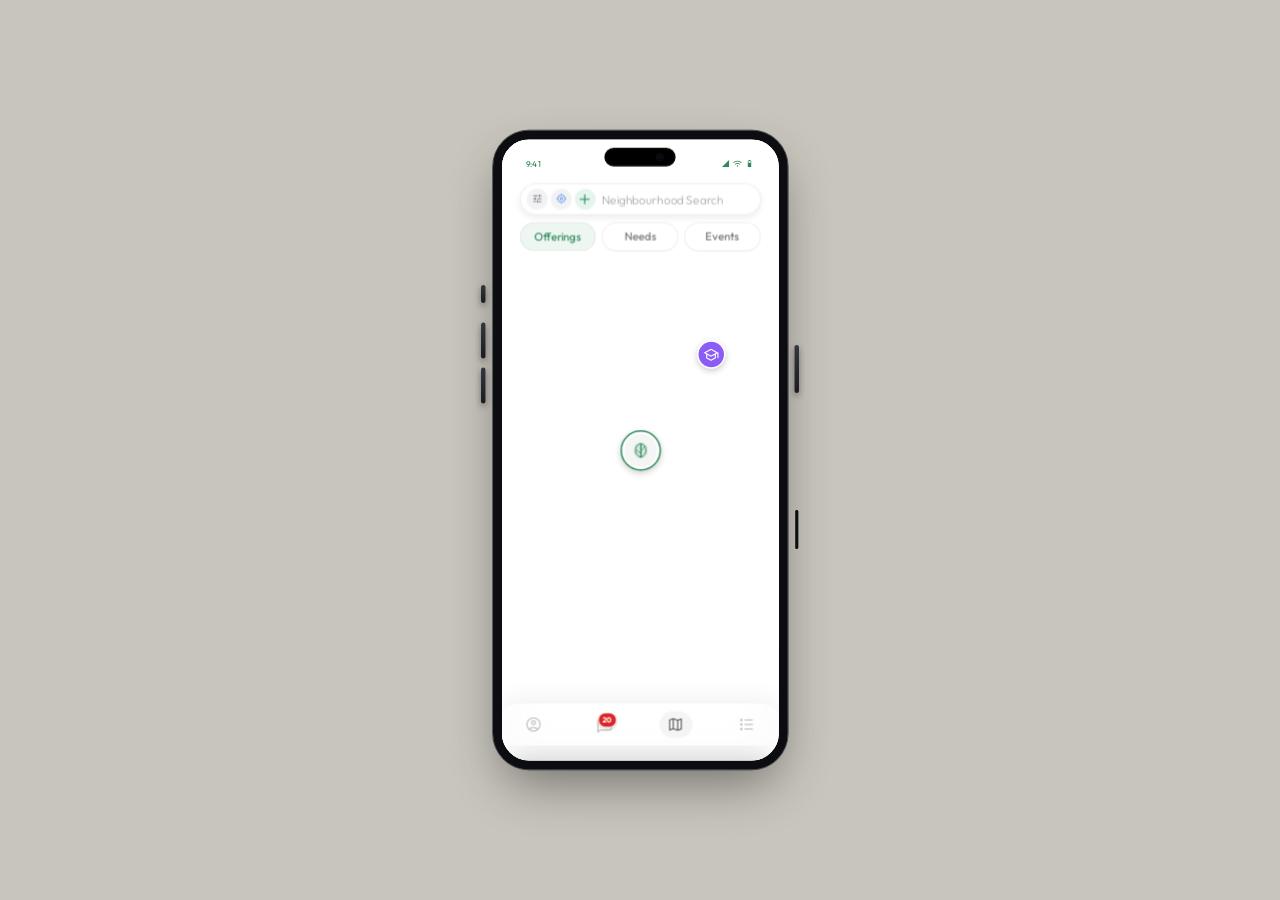
==== commit 1a9e7414: "Fix full-screen modal overlays status bar background and style group detail text contrast" ====
--- a/Corner Swaps/index.html
+++ b/Corner Swaps/index.html
@@ -8716,8 +8716,8 @@
                         <div class="flex flex-col items-center mb-6 text-center">
                             <img id="group-settings-avatar" src="" alt="Group Avatar" class="w-24 h-24 rounded-full object-cover border-4 border-forest-green dark:border-forest-green shadow-md">
                             <h2 id="group-settings-name" class="text-xl text-forest-green dark:text-warm-cream font-headline font-bold mt-3">Group Name</h2>
-                            <p id="group-settings-member-count" class="text-xs text-on-surface-variant dark:text-warm-cream/70 mt-0.5">3 Members</p>
-                            <p id="group-settings-desc" class="text-xs text-on-surface-variant dark:text-warm-cream/80 mt-2 px-6 max-w-sm leading-relaxed italic hidden"></p>
+                            <p id="group-settings-member-count" class="text-xs text-black dark:text-warm-cream/70 mt-0.5">3 Members</p>
+                            <p id="group-settings-desc" class="text-xs text-black dark:text-warm-cream/80 mt-2 px-6 max-w-sm leading-relaxed italic hidden"></p>
                         </div>
 
                         <!-- Add/Invite Friends Actions (Visible to everyone) -->
@@ -8725,14 +8725,14 @@
                             <button class="w-full bg-forest-green text-warm-cream py-3 rounded-xl font-bold flex items-center justify-center gap-1.5 active:scale-[0.98] transition-transform text-xs border-0 cursor-pointer shadow-sm hover:opacity-90" onclick="openAddMemberSubModal()">
                                 <span class="material-symbols-outlined text-base">person_add</span> Add Friends
                             </button>
-                            <button class="w-full bg-white dark:bg-[#101612] border border-forest-green/20 text-forest-green dark:text-[#308A5E] py-3 rounded-xl font-bold flex items-center justify-center gap-1.5 active:scale-[0.98] transition-transform text-xs cursor-pointer shadow-sm hover:bg-forest-green/5" onclick="handleInviteFriend()">
+                            <button class="w-full bg-white dark:bg-[#101612] border border-black/10 dark:border-white/10 text-black dark:text-warm-cream py-3 rounded-xl font-bold flex items-center justify-center gap-1.5 active:scale-[0.98] transition-transform text-xs cursor-pointer shadow-sm hover:bg-black/5" onclick="handleInviteFriend()">
                                 <span class="material-symbols-outlined text-base">share</span> Invite Friends
                             </button>
                         </div>
 
                         <!-- Member List -->
                         <div class="mb-6">
-                            <h3 class="text-[10px] font-bold text-forest-green dark:text-[#308A5E] uppercase tracking-widest mb-3">Group Members</h3>
+                            <h3 class="text-[10px] font-bold text-black/60 dark:text-white/60 uppercase tracking-widest mb-3">Group Members</h3>
                             <div id="group-settings-members-list" class="space-y-3">
                                 <!-- Members rendered dynamically -->
                             </div>
--- a/Corner Swaps/styles.css
+++ b/Corner Swaps/styles.css
@@ -1284,9 +1284,11 @@
     padding-bottom: 0 !important;
 }
 .native-app-env #profile-settings-scroll-container,
-.native-app-env #confirm-swap-scroll-container {
+body.show-simulator #profile-settings-scroll-container,
+.native-app-env #confirm-swap-scroll-container,
+body.show-simulator #confirm-swap-scroll-container {
     padding-top: calc(var(--safe-area-top) + 16px) !important;
-    padding-bottom: calc(56px + var(--safe-area-bottom)) !important;
+    padding-bottom: calc(90px + var(--safe-area-bottom)) !important;
 }
 .native-app-env #profile-settings-scroll-container.has-header {
     padding-top: calc(var(--safe-area-top) + 16px) !important;
@@ -1331,21 +1333,36 @@
     background-color: var(--dark-bg) !important;
 }
 
-/* Safe area padding for the full-screen neighbor profile modal in iOS native view */
-.native-app-env #neighbor-profile-modal {
+/* Safe area padding for the full-screen neighbor profile modal in iOS native view and simulator modes */
+.native-app-env #neighbor-profile-modal,
+body.show-simulator #neighbor-profile-modal,
+.native-app-env #swaps-popup-modal,
+body.show-simulator #swaps-popup-modal {
+    top: 0 !important;
+    height: 100% !important;
     padding-top: 0 !important;
     padding-bottom: 0 !important;
+    background-color: #ffffff !important;
+}
+
+html.dark .native-app-env #neighbor-profile-modal,
+html.dark body.show-simulator #neighbor-profile-modal,
+html.dark .native-app-env #swaps-popup-modal,
+html.dark body.show-simulator #swaps-popup-modal {
+    background-color: #101612 !important;
 }
 
 .native-app-env #profile-settings-header,
 .native-app-env #neighbor-profile-header,
+body.show-simulator #neighbor-profile-header,
 .native-app-env #confirm-swap-header {
     padding-top: var(--safe-area-top) !important;
 }
 
-.native-app-env #neighbor-profile-scroll-container {
+.native-app-env #neighbor-profile-scroll-container,
+body.show-simulator #neighbor-profile-scroll-container {
     padding-top: calc(var(--safe-area-top) + 16px) !important;
-    padding-bottom: calc(56px + var(--safe-area-bottom)) !important;
+    padding-bottom: calc(90px + var(--safe-area-bottom)) !important;
 }
 
 /* Ensure the modals are layered on top of all other elements, including the floating global navbar */
@@ -6367,6 +6384,36 @@
     border-bottom: none !important;
 }
 
+/* Solid background for status bar when full-screen modals are open to prevent the map showing through at the top */
+body:has(#neighbor-profile-modal:not(.hidden)) #iphone16-status-bar,
+body:has(#swaps-popup-modal:not(.hidden)) #iphone16-status-bar {
+    background: #ffffff !important;
+    backdrop-filter: none !important;
+    -webkit-backdrop-filter: none !important;
+    border-bottom: 0.5px solid rgba(0, 0, 0, 0.05) !important;
+    color: #000000 !important;
+    fill: #000000 !important;
+}
+html.dark body:has(#neighbor-profile-modal:not(.hidden)) #iphone16-status-bar,
+html.dark body:has(#swaps-popup-modal:not(.hidden)) #iphone16-status-bar {
+    background: #101612 !important;
+    border-bottom: 0.5px solid rgba(255, 255, 255, 0.05) !important;
+    color: #ffffff !important;
+    fill: #ffffff !important;
+}
+
+/* Force full-screen modals to occupy top: 0 and height: 100% in iPhone 16 mode to prevent gaps */
+.iphone16-mode #neighbor-profile-modal,
+.iphone16-mode #swaps-popup-modal {
+    top: 0 !important;
+    height: 100% !important;
+    background-color: #ffffff !important;
+}
+html.dark .iphone16-mode #neighbor-profile-modal,
+html.dark .iphone16-mode #swaps-popup-modal {
+    background-color: #101612 !important;
+}
+
 /* Use white icons on the loading screen */
 body:has(#loading-screen:not(.hidden)) #iphone16-status-bar {
     color: #ffffff;
@@ -6645,11 +6692,7 @@
     box-sizing: border-box !important;
 }
 
-/* Align neighbor profile modal below the static header bar in standard simulator mode */
-body.show-simulator:not(.iphone16-mode) #neighbor-profile-modal {
-    top: 48px !important;
-    height: calc(100% - 48px) !important;
-}
+
 
 body.show-simulator #neighbor-profile-modal,
 body.show-simulator #view-offer,
@@ -10751,3 +10794,85 @@
     color: #ffffff !important;
     opacity: 0.5 !important;
 }
+
+#lifecycle-cancel-btn {
+    background-color: #8e8e93 !important;
+    color: #ffffff !important;
+}
+#lifecycle-cancel-btn:hover {
+    background-color: #787880 !important;
+}
+
+#map-detail-status-text {
+    display: none !important;
+}
+
+/* ==================================================== */
+/* GROUP DETAILS MODAL BLACK TEXT RESTYLING */
+/* ==================================================== */
+
+/* Subtitle (Member Count) */
+#group-settings-member-count {
+    color: #4b5563 !important; /* Neutral dark gray */
+}
+html.dark #group-settings-member-count {
+    color: rgba(255, 255, 255, 0.7) !important;
+}
+
+/* Invite Friends Button */
+#group-settings-modal button[onclick="handleInviteFriend()"] {
+    color: #101612 !important;
+    border-color: rgba(0, 0, 0, 0.15) !important;
+}
+#group-settings-modal button[onclick="handleInviteFriend()"] span.material-symbols-outlined {
+    color: #101612 !important;
+}
+html.dark #group-settings-modal button[onclick="handleInviteFriend()"] {
+    color: #ffffff !important;
+    border-color: rgba(255, 255, 255, 0.2) !important;
+}
+html.dark #group-settings-modal button[onclick="handleInviteFriend()"] span.material-symbols-outlined {
+    color: #ffffff !important;
+}
+
+/* Group Members Heading */
+#group-settings-modal h3 {
+    color: #4b5563 !important;
+}
+html.dark #group-settings-modal h3 {
+    color: rgba(255, 255, 255, 0.6) !important;
+}
+
+/* Member Name */
+.group-member-name {
+    color: #101612 !important;
+}
+html.dark .group-member-name {
+    color: #ffffff !important;
+}
+
+/* Admin Badge */
+.group-member-admin {
+    color: #4b5563 !important;
+}
+html.dark .group-member-admin {
+    color: rgba(255, 255, 255, 0.6) !important;
+}
+
+/* Make Admin Button */
+.group-make-admin-btn {
+    background-color: rgba(0, 0, 0, 0.05) !important;
+    border: 1px solid rgba(0, 0, 0, 0.1) !important;
+    color: #101612 !important;
+}
+.group-make-admin-btn:hover {
+    background-color: rgba(0, 0, 0, 0.1) !important;
+}
+html.dark .group-make-admin-btn {
+    background-color: rgba(255, 255, 255, 0.1) !important;
+    border: 1px solid rgba(255, 255, 255, 0.15) !important;
+    color: #ffffff !important;
+}
+html.dark .group-make-admin-btn:hover {
+    background-color: rgba(255, 255, 255, 0.15) !important;
+}
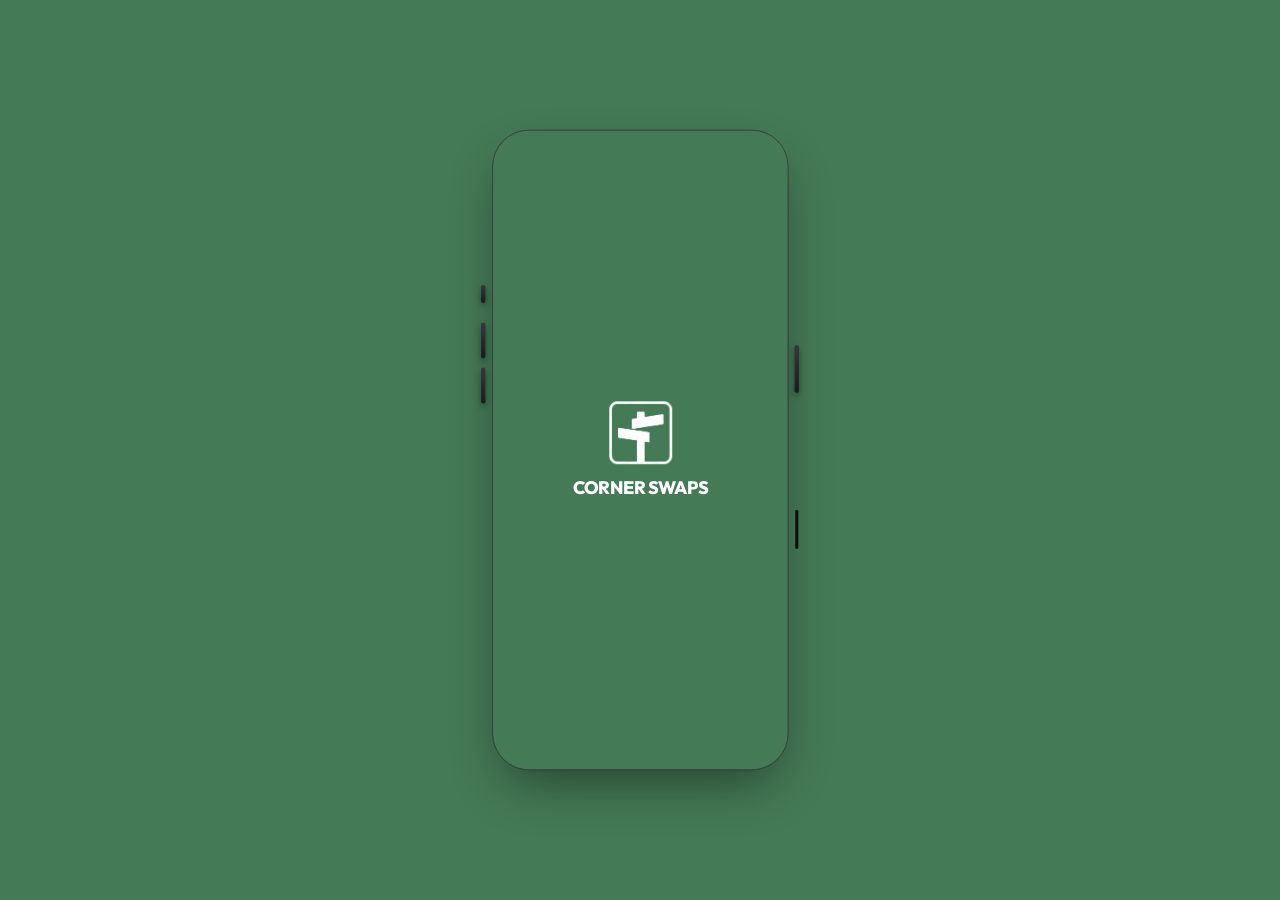
==== commit 47ee9797: "Remove neighbor profile header bar, add default user offerings, and style group details modal layout" ====
--- a/Corner Swaps/index.html
+++ b/Corner Swaps/index.html
@@ -1233,7 +1233,7 @@
 //# sourceMappingURL=/sm/6de00f2697a1683b235e589897df757a94e6809643432a9e3ad259420752442d.map</script>
 
     <!-- Custom CSS -->
-    <link rel="stylesheet" href="styles.css">
+    <link rel="stylesheet" href="styles.css?v=1.0.2">
     <!-- Tailwind Configuration (removed - runtime replaced with pre-compiled CSS) -->
     <script>
         // Synchronously detect if we are running inside native app wrapper (iOS/WKWebView)
@@ -2062,7 +2062,7 @@
                             </div>
                             <div class="quick-create-info">
                                 <h4 class="quick-create-title">Offering</h4>
-                                <p class="quick-create-desc">Share tools, skills, or food</p>
+                                <p class="quick-create-desc" style="color: #6b7280 !important;">Share tools, skills, or food</p>
                             </div>
                             <span class="material-symbols-outlined text-[20px] text-forest-green" id="onboarding-chevron-offering" style="transition: transform 0.2s;">expand_more</span>
                         </button>
@@ -2078,7 +2078,7 @@
                             </div>
                             <div class="quick-create-info">
                                 <h4 class="quick-create-title">Need</h4>
-                                <p class="quick-create-desc">Ask neighbors for items or help</p>
+                                <p class="quick-create-desc" style="color: #6b7280 !important;">Ask neighbors for items or help</p>
                             </div>
                             <span class="material-symbols-outlined text-[20px] text-amber-500" id="onboarding-chevron-need" style="transition: transform 0.2s;">expand_more</span>
                         </button>
@@ -2094,7 +2094,7 @@
                             </div>
                             <div class="quick-create-info">
                                 <h4 class="quick-create-title">Event</h4>
-                                <p class="quick-create-desc">Organize a gathering or swap meet</p>
+                                <p class="quick-create-desc" style="color: #6b7280 !important;">Organize a gathering or swap meet</p>
                             </div>
                             <span class="material-symbols-outlined text-[20px] text-purple-500" id="onboarding-chevron-event" style="transition: transform 0.2s;">expand_more</span>
                         </button>
@@ -4400,14 +4400,10 @@
                         </div>
                     </section>
 
-                    <!-- Self Reliability Warning Banner -->
-                    <div id="self-profile-reliability-warning-banner" class="hidden mb-6 p-4 bg-red-500/10 dark:bg-red-500/20 border border-red-500/20 text-red-600 dark:text-red-400 rounded-2xl flex items-start gap-2.5 select-none animate-pulse-slow">
-                        <span class="material-symbols-outlined text-lg shrink-0 mt-0.5" style="font-variation-settings: 'FILL' 1;">gpp_maybe</span>
-                        <div class="text-left">
-                            <h5 class="text-[10px] font-bold uppercase tracking-wider mb-0.5" id="self-profile-warning-title">Account Advisory</h5>
-                            <p class="text-xs leading-relaxed font-semibold" id="self-profile-reliability-warning-text">Your profile is currently shadow-banned from the platform due to multiple verified No-Show strikes.</p>
-                        </div>
-                    </div>
+                    <!-- Self Reliability Warning Banner Removed -->
+                    <div id="self-profile-reliability-warning-banner" class="hidden"></div>
+                    <div id="self-profile-warning-title" class="hidden"></div>
+                    <div id="self-profile-reliability-warning-text" class="hidden"></div>
                                 <!-- Hidden legacy circle stats to preserve JavaScript reference logic -->
                     <div id="widget-swaps-counter" class="hidden">
                         <div id="btn-vouch-stats"></div>
@@ -7846,11 +7842,7 @@
 
                 <div id="neighbor-profile-modal" class="hidden absolute inset-0 z-[4000] flex flex-col bg-white dark:bg-[#101612] select-none animate-fade-in pt-0">
                     <!-- Sticky Header Bar -->
-                    <div id="neighbor-profile-header" class="absolute top-0 left-0 right-0 px-6 bg-transparent flex items-center justify-end z-30 select-none" style="height: 64px !important;">
-                        <button id="neighbor-profile-close-btn" class="hidden w-8 h-8 rounded-full flex items-center justify-center bg-black/5 dark:bg-white/10 hover:bg-black/10 dark:hover:bg-white/20 active:scale-90 transition-all cursor-pointer text-black dark:text-warm-cream border border-black/10 dark:border-white/10 flex-shrink-0 shadow-sm" onclick="handleNeighborProfileBackButton()" title="Close">
-                            <span class="material-symbols-outlined text-[17px]">close</span>
-                        </button>
-                    </div>
+                    <!-- Sticky Header Bar Deleted as per user request -->
 
                     <div id="neighbor-profile-scroll-container" class="relative flex-grow overflow-y-auto min-h-0 px-6 pt-16 pb-20 custom-scrollbar" style="-webkit-overflow-scrolling: touch; overscroll-behavior: contain;">
                         <!-- Neighbor Profile Header Summary -->
@@ -7888,7 +7880,7 @@
                         </section>
 
                         <!-- Pill-style Segmented Tab Selector -->
-                        <div class="flex flex-row justify-center gap-8 flex-shrink-0 mb-4 mx-6" id="neighbor-profile-tabs">
+                        <div class="hidden flex flex-row justify-center gap-8 flex-shrink-0 mb-4 mx-6" id="neighbor-profile-tabs">
                             <button id="btn-profile-tab-info" onclick="switchProfileTab('info')" class="flex-grow flex items-center justify-center gap-1 py-2 px-1 text-[11px] font-bold transition-all duration-200 text-forest-green dark:text-[#308A5E] border-b-2 border-forest-green dark:border-[#308A5E] bg-transparent cursor-pointer">
                                 Info
                             </button>
@@ -7899,14 +7891,9 @@
 
                         <!-- Subview 1: Profile Info Tab Content -->
                         <div id="profile-tab-content-info" class="space-y-4 animate-fade-in">
-                            <!-- Reliability Warning Banner -->
-                            <div id="neighbor-profile-reliability-warning-banner" class="hidden p-3 bg-red-500/10 dark:bg-red-500/20 border border-red-500/20 text-red-600 dark:text-red-400 rounded-xl flex items-start gap-2.5 select-none animate-pulse-slow">
-                                <span class="material-symbols-outlined text-lg shrink-0 mt-0.5" style="font-variation-settings: 'FILL' 1;">gpp_maybe</span>
-                                <div class="text-left">
-                                    <h5 class="text-[10px] font-bold uppercase tracking-wider mb-0.5">Reliability Advisory</h5>
-                                    <p class="text-[9.5px] leading-relaxed font-semibold" id="neighbor-profile-reliability-warning-text"></p>
-                                </div>
-                            </div>
+                            <!-- Reliability Warning Banner Removed -->
+                            <div id="neighbor-profile-reliability-warning-banner" class="hidden"></div>
+                            <div id="neighbor-profile-reliability-warning-text" class="hidden"></div>
                             
                             <!-- Unified Badges Section for Neighbor -->
                             <section id="neighbor-widget-badges-section" class="relative mb-3 bg-white dark:bg-[#18201a] p-4 rounded-xl border border-black dark:border-white shadow-sm flex-shrink-0">
@@ -8695,17 +8682,11 @@
                 <!-- GROUP SETTINGS MODAL -->
                 <div id="group-settings-modal" class="hidden absolute inset-0 z-[100] flex flex-col bg-warm-cream dark:bg-[#18201a] select-none animate-fade-in">
                     <!-- Top Sticky Header -->
-                    <div class="sticky top-0 bg-warm-cream/95 dark:bg-[#18201a]/95 backdrop-blur-md z-20 flex-shrink-0 flex flex-col border-b border-outline-variant/15 px-6 pt-12 pb-3 gap-2.5">
+                    <div class="sticky top-0 bg-warm-cream/95 dark:bg-[#18201a]/95 backdrop-blur-md z-20 flex-shrink-0 flex flex-col px-6 pt-12 pb-3 gap-2.5">
                         <div class="flex items-center justify-between w-full relative">
                             <!-- Back Button -->
-                            <button class="w-8 h-8 rounded-full flex items-center justify-center hover:bg-black/5 dark:hover:bg-white/5 active:scale-90 transition-transform cursor-pointer text-black dark:text-warm-cream border-0 bg-transparent flex-shrink-0" onclick="closeGroupSettingsModal()" title="Back">
-                                <span class="material-symbols-outlined text-lg">arrow_back</span>
-                            </button>
-                            <h2 id="group-settings-title" class="font-headline text-lg font-bold text-forest-green dark:text-warm-cream flex items-center gap-1.5">
-                                <span class="material-symbols-outlined text-xl">groups</span> Group Details
-                            </h2>
-                            <button class="w-8 h-8 rounded-full flex items-center justify-center bg-black/5 dark:bg-white/10 hover:bg-black/10 dark:hover:bg-white/20 active:scale-90 transition-all cursor-pointer text-black dark:text-warm-cream border border-black/10 dark:border-white/10 flex-shrink-0 shadow-sm" onclick="closeGroupSettingsModal()">
-                                <span class="material-symbols-outlined text-[17px]">close</span>
+                            <button onclick="closeGroupSettingsModal()" class="w-10 h-10 rounded-full flex items-center justify-center bg-black/5 dark:bg-white/10 hover:bg-black/10 dark:hover:bg-white/20 active:scale-90 transition-all cursor-pointer text-black dark:text-warm-cream border border-black/10 dark:border-[#2a352d] flex-shrink-0 shadow-sm" title="Back">
+                                <span class="material-symbols-outlined text-[20px] font-black">arrow_back_ios_new</span>
                             </button>
                         </div>
                     </div>
@@ -8739,7 +8720,7 @@
                         </div>
 
                         <!-- General Actions -->
-                        <div class="pt-4 border-t border-outline-variant/20 flex flex-col gap-2">
+                        <div class="pt-4 border-t border-outline-variant/20 flex flex-col gap-2 mb-16">
                             <button class="w-full bg-[#ef4444]/10 hover:bg-[#ef4444]/15 text-[#ef4444] py-3.5 rounded-xl font-bold flex items-center justify-center gap-1.5 active:scale-[0.98] transition-transform text-xs border border-[#ef4444]/20 cursor-pointer" onclick="handleExitGroupClick()">
                                 <span class="material-symbols-outlined text-base">logout</span> Exit Group
                             </button>
@@ -9025,6 +9006,6 @@
 //# sourceMappingURL=leaflet.js.map</script>
     
     <!-- Application Logic Javascript -->
-    <script src="app.js" defer></script>
+    <script src="app.js?v=1.0.2" defer></script>
 </body>
 </html>
--- a/Corner Swaps/styles.css
+++ b/Corner Swaps/styles.css
@@ -1361,7 +1361,7 @@
 
 .native-app-env #neighbor-profile-scroll-container,
 body.show-simulator #neighbor-profile-scroll-container {
-    padding-top: calc(var(--safe-area-top) + 16px) !important;
+    padding-top: calc(var(--safe-area-top) + 64px) !important;
     padding-bottom: calc(90px + var(--safe-area-bottom)) !important;
 }
 
@@ -6542,7 +6542,7 @@
 .iphone16-mode #neighbor-profile-scroll-container,
 .iphone16-mode #profile-settings-scroll-container,
 .iphone16-mode #confirm-swap-scroll-container {
-    padding-top: calc(var(--safe-area-top) + 16px) !important;
+    padding-top: calc(var(--safe-area-top) + 64px) !important;
 }
 
 /* Custom premium checkboxes for EULA */
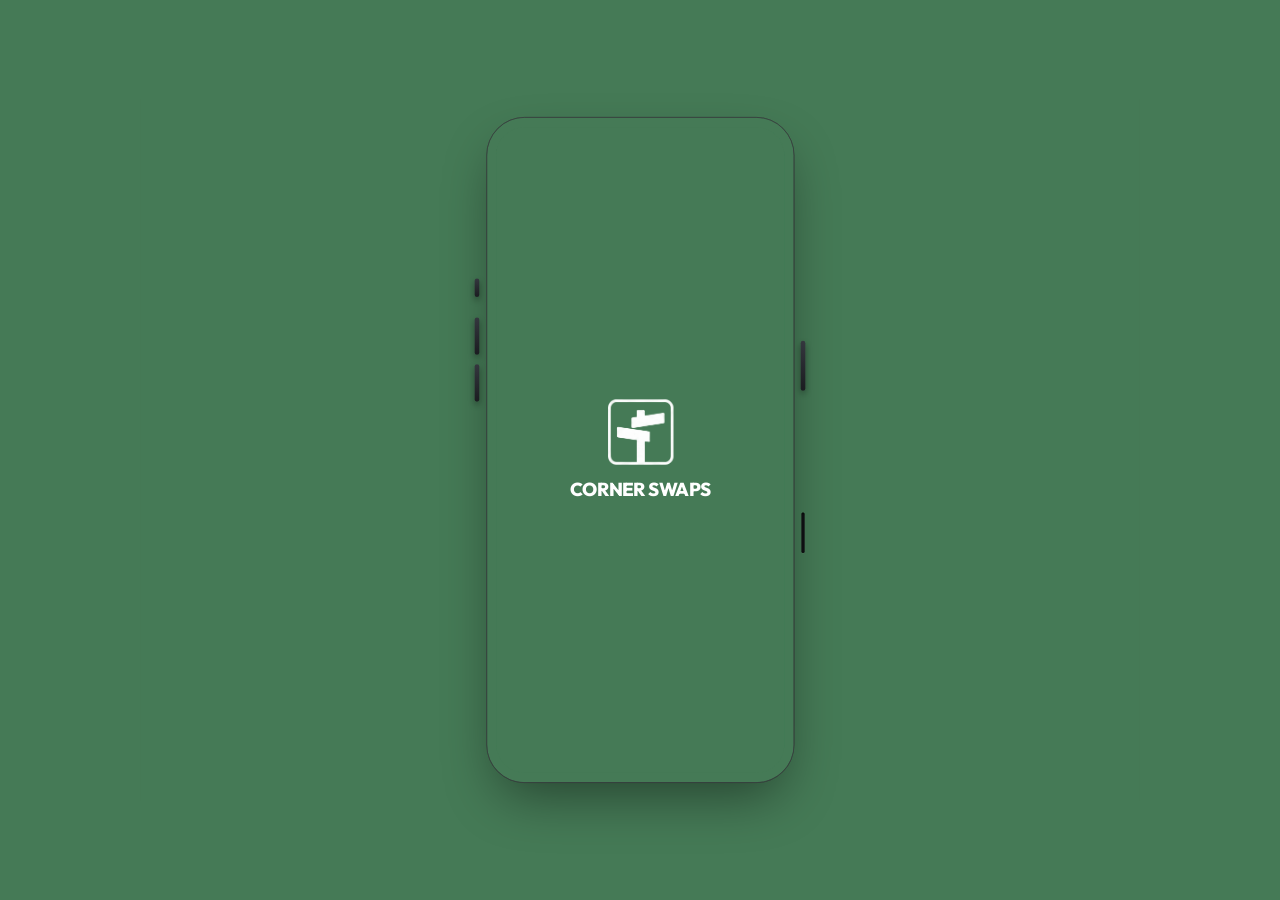
==== commit 0fe7d083: "Add centerMapOnPost listing navigation, custom Karma toggle switch styling, and meetup picker enhanc" ====
--- a/Corner Swaps/index.html
+++ b/Corner Swaps/index.html
@@ -2560,13 +2560,13 @@
                         <div id="village-map-container" class="absolute inset-0 z-0">
                             <div id="map" class="w-full h-full"></div>
 
-                            <!-- Close/Back Button for Meetup Map Mode (Top Left) -->
-                            <button id="meetup-close-btn" onclick="window.exitMeetupMapMode()" class="hidden absolute z-[3000] w-10 h-10 rounded-full flex items-center justify-center bg-black/5 dark:bg-white/10 hover:bg-black/10 dark:hover:bg-white/20 active:scale-90 transition-all cursor-pointer text-black dark:text-warm-cream border border-black/10 dark:border-[#2a352d] flex-shrink-0 shadow-sm" title="Close Map">
-                                <span class="material-symbols-outlined text-xl">close</span>
-                            </button>
-
-                            <!-- Bottom Back to Chat Button for Meetup Map Mode (Empty / Hidden) -->
-                            <div id="meetup-map-footer" class="hidden absolute bottom-12 right-6 z-[3000] flex flex-col-reverse items-end transition-all duration-300"></div>
+                            <!-- Bottom Back to Chat Button for Meetup Map Mode -->
+                            <div id="meetup-map-footer" class="hidden absolute bottom-12 right-6 z-[3000] flex flex-col-reverse items-end transition-all duration-300">
+                                <button onclick="window.exitMeetupMapMode()" class="bg-forest-green hover:bg-forest-green/90 text-white px-4 py-2.5 rounded-xl text-xs font-bold active:scale-95 transition-all shadow-lg flex items-center gap-1 border-0 cursor-pointer">
+                                    <span class="material-symbols-outlined text-sm">arrow_back</span>
+                                    <span>Back to Chat</span>
+                                </button>
+                            </div>
 
                             <!-- Yellow Change Location Bar Button -->
                             <div id="meetup-change-location-container" class="hidden absolute bottom-24 left-1/2 -translate-x-1/2 z-[3000] w-full max-w-[280px] px-4">
@@ -4273,33 +4273,39 @@
                             <label id="offer-karma-label" class="text-[9px] font-bold uppercase tracking-wider text-forest-green/80 dark:text-[#308A5E] block mb-2.5 text-left">Karma & Goodwill</label>
                             
                             <!-- Unified Karma Options Card Box -->
-                            <div id="karma-unified-card" class="bg-white dark:bg-[#18201a] py-[9px] px-3.5 rounded-xl border border-outline-variant/30 transition-all select-none overflow-hidden cursor-pointer" onclick="handleKarmaCardClick(event)">
-                                <div class="flex items-center gap-2.5">
-                                    <input type="checkbox" id="karma-checkbox" class="w-4 h-4 rounded border-outline-variant text-forest-green focus:ring-forest-green cursor-pointer" onchange="handleKarmaCheckboxChange(this)" onclick="event.stopPropagation();">
-                                    <label for="karma-checkbox" class="text-xs font-bold text-on-surface cursor-pointer flex-grow flex items-center justify-between" onclick="event.stopPropagation();">
-                                        <span id="karma-checkbox-text" class="text-on-surface dark:text-warm-cream">Offer for free</span>
-                                        <div class="flex items-center justify-center bg-red-500/5 dark:bg-black/20 rounded-lg px-2 py-0.5 border border-outline-variant/35 shrink-0 select-none">
-                                            <span class="material-symbols-outlined text-sm mr-0.5" style="color: #ef4444 !important; font-variation-settings: 'FILL' 1 !important;">favorite</span>
-                                            <span id="karma-score-display" class="text-[10px] font-black text-on-surface dark:text-warm-cream">+50 pts</span>
+                            <div id="karma-unified-card" class="bg-white dark:bg-[#18201a] p-4 rounded-2xl border border-outline-variant/30 transition-all select-none overflow-hidden cursor-pointer shadow-sm" onclick="handleKarmaCardClick(event)">
+                                <div class="flex items-center justify-between gap-3 w-full">
+                                    <div class="flex items-center gap-1.5 text-on-surface dark:text-warm-cream">
+                                        <span class="material-symbols-outlined text-[15px]" style="color: #ef4444 !important; font-variation-settings: 'FILL' 1 !important;">favorite</span>
+                                        <span id="karma-checkbox-text" class="text-xs font-bold">Offer For Free</span>
+                                    </div>
+                                    
+                                    <!-- Custom Toggle Switch -->
+                                    <label class="cs-toggle-switch flex-shrink-0" onclick="event.stopPropagation();">
+                                        <input type="checkbox" id="karma-checkbox" onchange="handleKarmaCheckboxChange(this)" onclick="event.stopPropagation();">
+                                        <span class="cs-toggle-slider"></span>
+                                    </label>
+                                </div>
+
+                                <!-- Expandable Sub-panel for Animation and Tracker (Hidden permanently in style rules) -->
+                                <div id="karma-animation-sub-panel" class="hidden mt-3.5 pt-3.5 border-t border-outline-variant/20 flex flex-col gap-3 transition-all duration-500 ease-out text-left" style="display: none !important;">
+                                    <div class="bg-gray-50/50 dark:bg-black/15 p-3 rounded-xl border border-outline-variant/10 flex flex-col gap-2.5">
+                                        <div class="flex justify-between items-center text-xs font-semibold text-on-surface/90">
+                                            <span class="flex items-center gap-1"><span class="material-symbols-outlined text-[15px] text-amber-500" style="font-variation-settings: 'FILL' 1;">workspace_premium</span> Current Score:</span>
+                                            <span id="karma-anim-prev-score" class="font-extrabold text-forest-green dark:text-emerald-400">150 Karma</span>
                                         </div>
-                                    </label>
-                                </div>
-
-                                <!-- Expandable Sub-panel for Animation and Tracker -->
-                                <div id="karma-animation-sub-panel" class="hidden mt-3 pt-3 border-t border-outline-variant/20 flex flex-col gap-2.5 transition-all duration-500 ease-out text-left">
-                                    <div class="flex justify-between items-center text-xs">
-                                        <span class="font-medium text-on-surface-variant">Current Score:</span>
-                                        <span id="karma-anim-prev-score" class="font-bold text-forest-green dark:text-emerald-400">150 Karma</span>
-                                    </div>
-                                    
-                                    <!-- Animated Progress Bar -->
-                                    <div class="w-full h-2.5 bg-forest-green/10 dark:bg-white/10 rounded-full overflow-hidden border border-outline-variant/15 relative">
-                                        <div id="karma-anim-progress-bar" class="absolute left-0 top-0 bottom-0 bg-gradient-to-r from-forest-green to-emerald-500 rounded-full transition-all duration-1000 ease-out" style="width: 0%;"></div>
-                                    </div>
-
-                                    <div class="flex justify-between items-center text-[10px] text-on-surface-variant font-semibold uppercase tracking-wider">
-                                        <span id="karma-anim-level-label" class="text-on-surface-variant">Level 2: Active Neighbor</span>
-                                        <span id="karma-anim-gained-label" class="text-emerald-600 dark:text-emerald-400 font-bold animate-bounce">+50 Karma!</span>
+                                        
+                                        <!-- Animated Progress Bar -->
+                                        <div class="w-full h-3 bg-gray-200/60 dark:bg-white/10 rounded-full overflow-hidden border border-outline-variant/10 relative">
+                                            <div id="karma-anim-progress-bar" class="absolute left-0 top-0 bottom-0 bg-gradient-to-r from-forest-green via-[#457A56] to-emerald-400 rounded-full transition-all duration-1000 ease-out" style="width: 0%;">
+                                                <div class="absolute inset-0 bg-[linear-gradient(to_bottom,rgba(255,255,255,0.15),transparent)] rounded-full"></div>
+                                            </div>
+                                        </div>
+
+                                        <div class="flex justify-between items-center text-[10px] text-on-surface-variant font-bold uppercase tracking-wider">
+                                            <span id="karma-anim-level-label" class="text-on-surface-variant/80">Level 2: Active Neighbor</span>
+                                            <span id="karma-anim-gained-label" class="text-emerald-600 dark:text-emerald-400 font-extrabold animate-bounce flex items-center gap-0.5"><span class="material-symbols-outlined text-[12px]">celebration</span> +50 Karma!</span>
+                                        </div>
                                     </div>
                                 </div>
                             </div>
@@ -7708,10 +7714,6 @@
                         
                         <!-- Header -->
                         <div class="relative flex flex-col items-center justify-center mb-4 border-b border-black/10 dark:border-white/10 pb-3 shrink-0">
-                            <!-- Close button "X" in top-left -->
-                            <button class="absolute top-0 left-0 w-8 h-8 rounded-full flex items-center justify-center bg-black/5 dark:bg-white/10 hover:bg-black/10 dark:hover:bg-white/20 active:scale-90 transition-all cursor-pointer text-black dark:text-warm-cream border border-black/10 dark:border-white/10 flex-shrink-0 shadow-sm z-10" onclick="closeSuggestMeetingSpotModal()">
-                                <span class="material-symbols-outlined text-[17px]">close</span>
-                            </button>
                             <h3 id="meetup-safety-title" class="popup-modal-title text-center mb-1">Exchange Safety Guidelines</h3>
                             <p id="meetup-safety-subtitle" class="popup-modal-desc text-center text-xs mt-0.5">Community guidelines for arranging a meetup!</p>
                         </div>
@@ -7719,8 +7721,8 @@
                         <!-- Scrollable Content -->
                         <div class="flex-grow overflow-y-auto space-y-4 pr-1 no-scrollbar mb-4 min-h-0">
                             <!-- Map area (Enlarged) -->
-                            <div class="w-full h-[200px] rounded-2xl border border-outline-variant/30 overflow-hidden relative shrink-0">
-                                <div id="meeting-spot-map" class="w-full h-full"></div>
+                            <div class="w-full rounded-2xl border border-outline-variant/30 overflow-hidden relative shrink-0" style="height: 200px !important;">
+                                <div id="meeting-spot-map" class="w-full h-full" style="height: 100% !important;"></div>
                                 <!-- Tap hint animation -->
                                 <div id="map-tap-indicator" class="hidden pointer-events-none absolute top-1/2 left-1/2 -translate-x-1/2 -translate-y-1/2 z-[1000] flex flex-col items-center justify-center">
                                     <!-- Hand click icon -->
@@ -8940,10 +8942,6 @@
                         
                         <!-- Header -->
                         <div class="relative flex flex-col items-center justify-center mb-4 border-b border-black/10 dark:border-white/10 pb-3 shrink-0">
-                            <!-- Close button "X" in top-left -->
-                            <button class="absolute top-0 left-0 w-8 h-8 rounded-full flex items-center justify-center bg-black/5 dark:bg-white/10 hover:bg-black/10 dark:hover:bg-white/20 active:scale-90 transition-all cursor-pointer text-black dark:text-warm-cream border border-black/10 dark:border-white/10 flex-shrink-0 shadow-sm z-10" onclick="closeMeetupLocationPicker(false)">
-                                <span class="material-symbols-outlined text-[17px]">close</span>
-                            </button>
                             <h3 class="popup-modal-title text-center mb-1">Choose Meetup</h3>
                             <p class="popup-modal-desc text-center text-xs mt-0.5">Tap or click on the map to set your meetup vicinity. For safety, we only display this approximate area to neighbors.</p>
                         </div>
@@ -8951,8 +8949,8 @@
                         <!-- Scrollable Content -->
                         <div class="flex-grow overflow-y-auto space-y-4 pr-1 no-scrollbar mb-4 min-h-0">
                             <!-- Map area (Enlarged) -->
-                            <div class="w-full h-[200px] rounded-2xl border border-outline-variant/30 overflow-hidden relative shrink-0">
-                                <div id="meetup-picker-map" class="w-full h-full"></div>
+                            <div class="w-full rounded-2xl border border-outline-variant/30 overflow-hidden relative shrink-0" style="height: 200px !important;">
+                                <div id="meetup-picker-map" class="w-full h-full" style="height: 100% !important;"></div>
                                 <div id="map-picker-instruction" class="absolute bottom-2 left-2 right-2 bg-forest-green/80 dark:bg-[#308A5E] text-warm-cream dark:text-[#101612] text-[9px] font-bold px-2 py-1 rounded-lg text-center backdrop-blur-sm pointer-events-none shadow-sm z-[999] transition-all">
                                     Tap map to set meetup point
                                 </div>
--- a/Corner Swaps/styles.css
+++ b/Corner Swaps/styles.css
@@ -2592,7 +2592,7 @@
     width: 54px;
     height: 54px;
     border-radius: 50%;
-    border: 2.5px solid #3b82f6; /* Matching the blue avatar border */
+    border: 2.5px solid #5f69f8; /* Matching the purple-blue avatar border */
     animation: precise-pulse-up 2.2s cubic-bezier(0.16, 1, 0.3, 1) infinite;
     pointer-events: none;
     z-index: 1;
@@ -5784,8 +5784,8 @@
     width: 44px;
     height: 44px;
     border-radius: 50%;
-    background-color: rgba(59, 130, 246, 0.25);
-    border: 1.5px solid rgba(59, 130, 246, 0.5);
+    background-color: rgba(95, 105, 248, 0.25);
+    border: 1.5px solid rgba(95, 105, 248, 0.5);
     animation: radiating-blue-dot-pulse 2.2s cubic-bezier(0.16, 1, 0.3, 1) infinite !important;
     pointer-events: none;
     z-index: 1;
@@ -8464,8 +8464,8 @@
 #did-you-swap-modal :not(button):not(button *):not(.material-symbols-outlined),
 #confirm-swap-modal :not(button):not(button *):not(.material-symbols-outlined),
 #decline-modal :not(button):not(button *):not(.material-symbols-outlined),
-#meeting-spot-modal :not(button):not(button *):not(.material-symbols-outlined),
-#meetup-picker-modal :not(button):not(button *):not(.material-symbols-outlined),
+#meeting-spot-modal :not(button):not(button *):not(.material-symbols-outlined):not(.leaflet-container):not(.leaflet-container *),
+#meetup-picker-modal :not(button):not(button *):not(.material-symbols-outlined):not(.leaflet-container):not(.leaflet-container *),
 #barter-modal :not(button):not(button *):not(.material-symbols-outlined),
 #neighbor-review-modal :not(button):not(button *):not(.material-symbols-outlined),
 #chat-qr-handshake-modal :not(button):not(button *):not(.material-symbols-outlined) {
@@ -8480,8 +8480,8 @@
 html.dark #did-you-swap-modal :not(button):not(button *):not(.material-symbols-outlined),
 html.dark #confirm-swap-modal :not(button):not(button *):not(.material-symbols-outlined),
 html.dark #decline-modal :not(button):not(button *):not(.material-symbols-outlined),
-html.dark #meeting-spot-modal :not(button):not(button *):not(.material-symbols-outlined),
-html.dark #meetup-picker-modal :not(button):not(button *):not(.material-symbols-outlined),
+html.dark #meeting-spot-modal :not(button):not(button *):not(.material-symbols-outlined):not(.leaflet-container):not(.leaflet-container *),
+html.dark #meetup-picker-modal :not(button):not(button *):not(.material-symbols-outlined):not(.leaflet-container):not(.leaflet-container *),
 html.dark #barter-modal :not(button):not(button *):not(.material-symbols-outlined),
 html.dark #neighbor-review-modal :not(button):not(button *):not(.material-symbols-outlined),
 html.dark #chat-qr-handshake-modal :not(button):not(button *):not(.material-symbols-outlined) {
@@ -10876,3 +10876,59 @@
 html.dark .group-make-admin-btn:hover {
     background-color: rgba(255, 255, 255, 0.15) !important;
 }
+
+/* Custom circular green toggle switch for Karma */
+.cs-toggle-switch {
+    position: relative;
+    display: inline-block;
+    width: 40px;
+    height: 24px;
+}
+
+.cs-toggle-switch input {
+    opacity: 0;
+    width: 0;
+    height: 0;
+}
+
+.cs-toggle-slider {
+    position: absolute;
+    cursor: pointer;
+    top: 0;
+    left: 0;
+    right: 0;
+    bottom: 0;
+    background-color: #d1d5db; /* gray-300 */
+    transition: .3s;
+    border-radius: 24px;
+}
+
+.cs-toggle-slider:before {
+    position: absolute;
+    content: "";
+    height: 20px;
+    width: 20px;
+    left: 2px;
+    bottom: 2px;
+    background-color: white;
+    transition: .3s;
+    border-radius: 50%;
+    box-shadow: 0 1px 3px rgba(0,0,0,0.15);
+}
+
+html.dark .cs-toggle-slider {
+    background-color: #4b5563; /* gray-600 */
+}
+
+input:checked + .cs-toggle-slider {
+    background-color: #308A5E !important; /* forest green */
+}
+
+input:checked + .cs-toggle-slider:before {
+    transform: translateX(16px);
+}
+
+/* Hide Karma Animation and Score sections */
+#karma-animation-sub-panel {
+    display: none !important;
+}
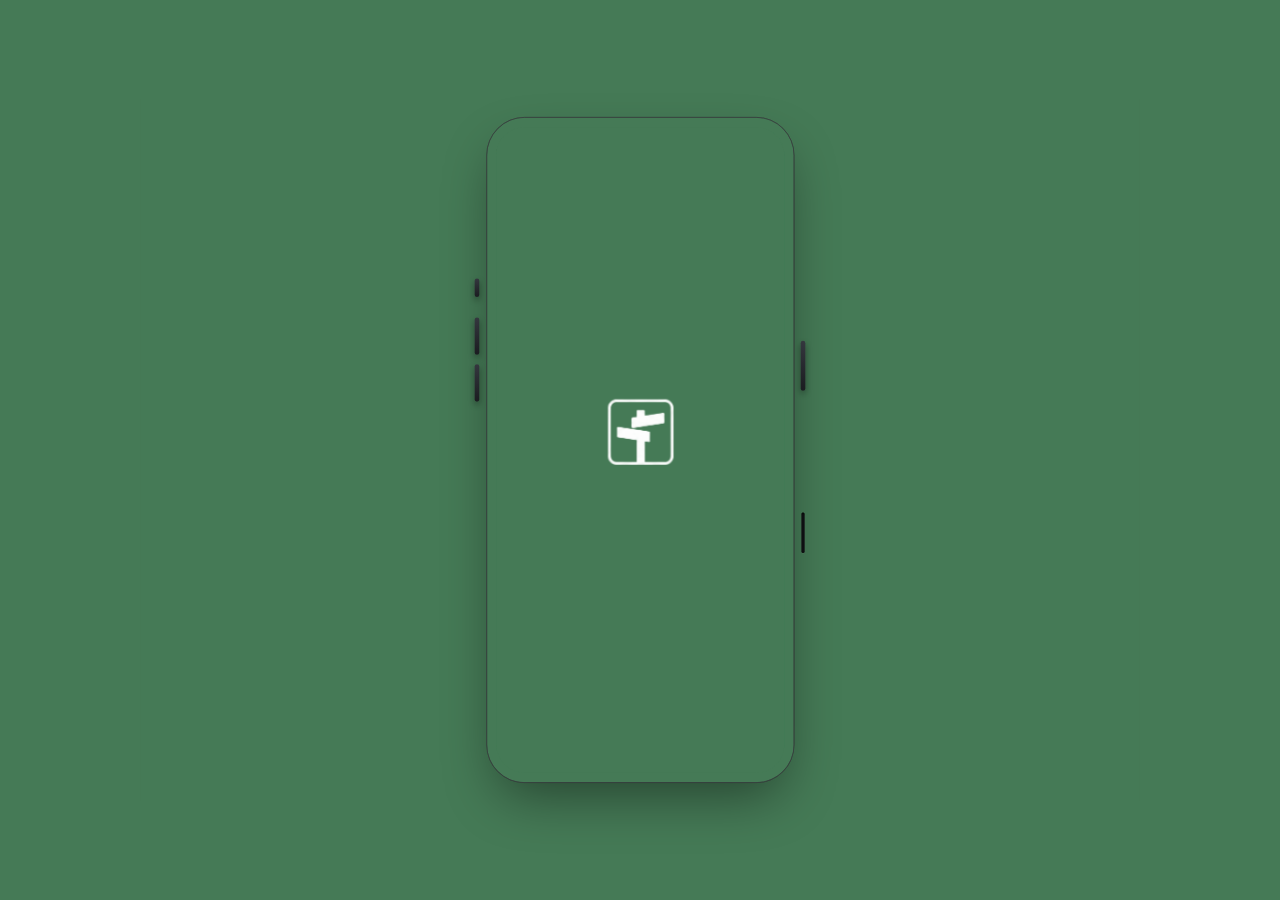
==== commit 90b95aea: "Add map ResizeObservers for modals, redesign chat transaction actions panel, and move meetup close b" ====
--- a/Corner Swaps/index.html
+++ b/Corner Swaps/index.html
@@ -2560,13 +2560,13 @@
                         <div id="village-map-container" class="absolute inset-0 z-0">
                             <div id="map" class="w-full h-full"></div>
 
-                            <!-- Bottom Back to Chat Button for Meetup Map Mode -->
-                            <div id="meetup-map-footer" class="hidden absolute bottom-12 right-6 z-[3000] flex flex-col-reverse items-end transition-all duration-300">
-                                <button onclick="window.exitMeetupMapMode()" class="bg-forest-green hover:bg-forest-green/90 text-white px-4 py-2.5 rounded-xl text-xs font-bold active:scale-95 transition-all shadow-lg flex items-center gap-1 border-0 cursor-pointer">
-                                    <span class="material-symbols-outlined text-sm">arrow_back</span>
-                                    <span>Back to Chat</span>
-                                </button>
-                            </div>
+                            <!-- Close/Back Button for Meetup Map Mode (Top Left) -->
+                            <button id="meetup-close-btn" onclick="window.exitMeetupMapMode()" class="hidden absolute z-[3000] w-10 h-10 rounded-full flex items-center justify-center bg-black/5 dark:bg-white/10 hover:bg-black/10 dark:hover:bg-white/20 active:scale-90 transition-all cursor-pointer text-black dark:text-warm-cream border border-black/10 dark:border-[#2a352d] flex-shrink-0 shadow-sm" title="Close Map">
+                                <span class="material-symbols-outlined text-xl">close</span>
+                            </button>
+
+                            <!-- Bottom Back to Chat Button for Meetup Map Mode (Empty / Hidden) -->
+                            <div id="meetup-map-footer" class="hidden absolute bottom-12 right-6 z-[3000] flex flex-col-reverse items-end transition-all duration-300"></div>
 
                             <!-- Yellow Change Location Bar Button -->
                             <div id="meetup-change-location-container" class="hidden absolute bottom-24 left-1/2 -translate-x-1/2 z-[3000] w-full max-w-[280px] px-4">
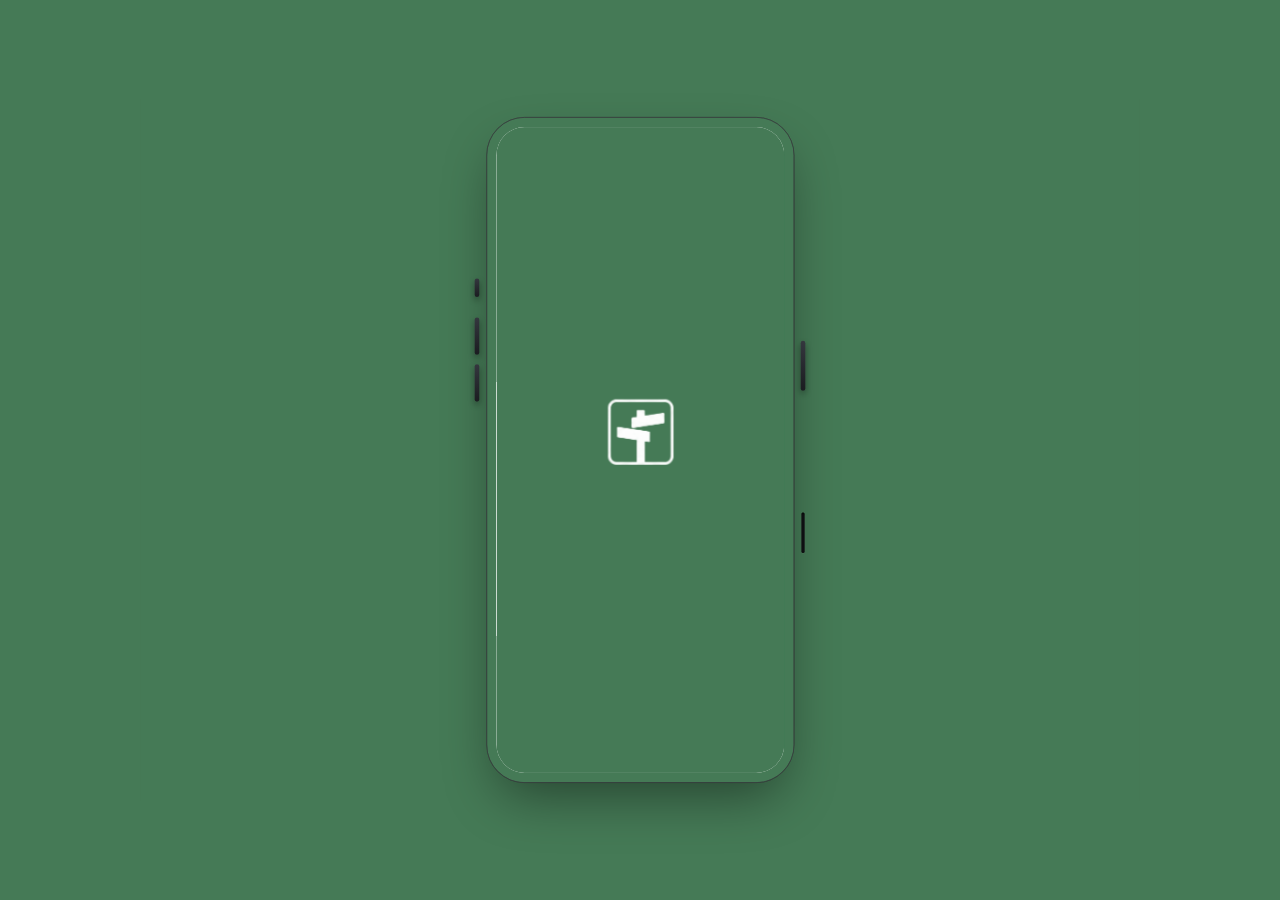
==== commit 81f99983: "Implement custom datetime picker, custom alert overlays, and match purple pulse accents" ====
--- a/Corner Swaps/index.html
+++ b/Corner Swaps/index.html
@@ -3257,8 +3257,11 @@
                                     <button id="map-detail-block-btn" class="w-full bg-transparent text-error border border-error/20 py-2.5 rounded-xl font-bold flex items-center justify-center gap-1.5 active:scale-[0.98] transition-transform text-[11px] tracking-wider hover:bg-red-50">
                                         <span class="material-symbols-outlined text-xs">block</span> Block User
                                     </button>
-                                    <button id="map-detail-report-btn" class="mb-10 w-full bg-transparent text-error border border-error/20 py-2.5 rounded-xl font-bold flex items-center justify-center gap-1.5 active:scale-[0.98] transition-transform text-[11px] tracking-wider hover:bg-red-50" onclick="handleReportUserFromDetail()">
+                                    <button id="map-detail-report-btn" class="w-full bg-transparent text-error border border-error/20 py-2.5 rounded-xl font-bold flex items-center justify-center gap-1.5 active:scale-[0.98] transition-transform text-[11px] tracking-wider hover:bg-red-50" onclick="handleReportUserFromDetail()">
                                         <span class="material-symbols-outlined text-xs">flag</span> Report Listing
+                                    </button>
+                                    <button id="map-detail-delete-btn" class="hidden mb-10 w-full bg-red-600 hover:bg-red-700 text-white py-2.5 rounded-xl font-bold flex items-center justify-center gap-1.5 active:scale-[0.98] transition-transform text-[11px] tracking-wider border-0 cursor-pointer">
+                                        <span class="material-symbols-outlined text-xs">delete</span> Delete Listing
                                     </button>
                                 </div>
                             </div>
@@ -3383,8 +3386,11 @@
                                     </button>
                                     
                                     <!-- Report Event / Host Button -->
-                                    <button id="map-event-detail-report-btn" class="mb-10 w-full bg-transparent text-error border border-error/20 py-2.5 rounded-xl font-bold flex items-center justify-center gap-1.5 active:scale-[0.98] transition-transform text-[11px] tracking-wider hover:bg-red-50" onclick="handleReportMapEventFromDetail()">
+                                    <button id="map-event-detail-report-btn" class="w-full bg-transparent text-error border border-error/20 py-2.5 rounded-xl font-bold flex items-center justify-center gap-1.5 active:scale-[0.98] transition-transform text-[11px] tracking-wider hover:bg-red-50" onclick="handleReportMapEventFromDetail()">
                                         <span class="material-symbols-outlined text-xs">flag</span> Report Event / Host
+                                    </button>
+                                    <button id="map-event-detail-delete-btn" class="hidden mb-10 w-full bg-red-600 hover:bg-red-700 text-white py-2.5 rounded-xl font-bold flex items-center justify-center gap-1.5 active:scale-[0.98] transition-transform text-[11px] tracking-wider border-0 cursor-pointer">
+                                        <span class="material-symbols-outlined text-xs">delete</span> Delete Event
                                     </button>
                                 </div>
                             </div>
@@ -3726,13 +3732,13 @@
                         </p>
                     </div>
 
+                    <!-- Clean, separate section/card for Barter & Decline controls -->
+                    <div class="mx-4 mt-1 mb-2 flex-shrink-0" id="chat-negotiation-wrapper" style="display: none;">
+                        <div id="chat-negotiation-control"></div>
+                    </div>
+
                     <!-- Message Feed scrolling container -->
                     <div class="flex-grow overflow-y-auto px-4 py-2 flex flex-col gap-4 custom-scrollbar" id="chat-message-feed"></div>
-
-                    <!-- Clean, separate section/card for Barter & Decline controls -->
-                    <div class="mx-4 mb-2 flex-shrink-0" id="chat-negotiation-wrapper" style="display: none;">
-                        <div id="chat-negotiation-control"></div>
-                    </div>
 
                     <!-- Floating Chat Action Center Container -->
                     <div class="w-full mt-1 bg-transparent border-0 p-3 pb-2 flex flex-col gap-2.5 flex-shrink-0" id="chat-action-center">
@@ -4152,11 +4158,11 @@
                             <div class="flex flex-col gap-3">
                                 <div>
                                     <label class="text-[9px] font-bold uppercase tracking-wider text-forest-green/80 dark:text-[#308A5E] block mb-2 text-left">Start Date & Time</label>
-                                    <input class="w-full h-11 px-4 bg-white dark:bg-[#101612] border border-outline-variant/30 rounded-xl text-xs text-black dark:text-white focus:border-black dark:focus:border-white focus:ring-0 outline-none" id="offer-event-datetime-input" type="datetime-local" />
+                                    <input readonly class="w-full h-11 px-4 bg-white dark:bg-[#101612] border border-outline-variant/30 rounded-xl text-xs text-black dark:text-white focus:border-black dark:focus:border-white focus:ring-0 outline-none cursor-pointer" id="offer-event-datetime-input" type="text" placeholder="Select start date & time" onclick="openCustomDateTimePicker('offer-event-datetime-input')" />
                                 </div>
                                 <div>
                                     <label class="text-[9px] font-bold uppercase tracking-wider text-forest-green/80 dark:text-[#308A5E] block mb-2 text-left">End Date & Time</label>
-                                    <input class="w-full h-11 px-4 bg-white dark:bg-[#101612] border border-outline-variant/30 rounded-xl text-xs text-black dark:text-white focus:border-black dark:focus:border-white focus:ring-0 outline-none" id="offer-event-end-datetime-input" type="datetime-local" />
+                                    <input readonly class="w-full h-11 px-4 bg-white dark:bg-[#101612] border border-outline-variant/30 rounded-xl text-xs text-black dark:text-white focus:border-black dark:focus:border-white focus:ring-0 outline-none cursor-pointer" id="offer-event-end-datetime-input" type="text" placeholder="Select end date & time" onclick="openCustomDateTimePicker('offer-event-end-datetime-input')" />
                                 </div>
                             </div>
                         </div>
@@ -4502,8 +4508,7 @@
                                     </button>
                                 </div>
 
-                                <!-- Panel for listings inside same block -->
-                                <div id="my-corner-items-list" class="mt-3 pt-3 border-t border-black/10 dark:border-white/10 space-y-2 max-h-[250px] overflow-y-auto pr-1">
+                                <div id="my-corner-items-list" class="mt-3 pt-3 border-t border-black/10 dark:border-white/10 space-y-2 pr-1">
                                     <!-- Populated Dynamically -->
                                 </div>
                             </div>
@@ -5688,7 +5693,7 @@
                         <!-- What are Swaps? -->
                         <div class="bg-black/[0.02] dark:bg-white/[0.02] p-4 rounded-xl border border-black/10 dark:border-white/10 shadow-sm flex-shrink-0 mb-4 space-y-2">
                             <h3 class="text-xs font-bold text-black dark:text-white uppercase tracking-widest flex items-center gap-1.5 select-none">
-                                <span class="material-symbols-outlined text-sm text-blue-600 dark:text-blue-400">handshake</span> Swaps
+                                <span class="material-symbols-outlined text-sm text-forest-green dark:text-[#308A5E]">handshake</span> Swaps
                             </h3>
                             <p class="text-xs text-on-surface-variant dark:text-on-surface-variant/80 leading-relaxed">
                                 Completed Swaps track the total number of items or services you have successfully swapped with other neighbors.
@@ -7751,7 +7756,7 @@
                             <!-- Date & Time Selector -->
                             <div id="meetup-time-selection" class="hidden p-3 bg-white dark:bg-[#141c16] border border-outline-variant/20 rounded-xl flex flex-col gap-2 shrink-0 select-none">
                                 <label class="text-xs font-black text-black/50 dark:text-white/50 uppercase tracking-wider block">Choose Meetup Date & Time</label>
-                                <input type="datetime-local" id="meeting-spot-datetime" class="w-full bg-white dark:bg-[#101612] border border-outline-variant/35 rounded-2xl p-3 text-xs outline-none focus:ring-1 focus:ring-forest-green text-on-surface" />
+                                <input readonly type="text" id="meeting-spot-datetime" class="w-full bg-white dark:bg-[#101612] border border-outline-variant/35 rounded-2xl p-3 text-xs outline-none focus:ring-1 focus:ring-forest-green text-on-surface cursor-pointer" placeholder="Select meetup date & time" onclick="openCustomDateTimePicker('meeting-spot-datetime')" />
                             </div>
                         </div>
 
@@ -7842,9 +7847,14 @@
 
                 <!-- Privacy & Data Notice has been removed per user request -->
 
-                <div id="neighbor-profile-modal" class="hidden absolute inset-0 z-[4000] flex flex-col bg-white dark:bg-[#101612] select-none animate-fade-in pt-0">
+                <div id="neighbor-profile-modal" class="fixed inset-x-0 bottom-0 top-0 z-[4000] flex flex-col bg-white dark:bg-[#101612] select-none transform transition-transform duration-300 ease-out translate-y-full pt-0">
                     <!-- Sticky Header Bar -->
                     <!-- Sticky Header Bar Deleted as per user request -->
+
+                    <!-- Back Button on the top left -->
+                    <button onclick="closeNeighborProfileModal()" class="absolute top-4 left-4 z-[4100] w-10 h-10 rounded-full flex items-center justify-center bg-black/5 dark:bg-white/10 hover:bg-black/10 dark:hover:bg-white/20 active:scale-90 transition-all cursor-pointer text-black dark:text-warm-cream border border-black/10 dark:border-[#2a352d] flex-shrink-0 shadow-sm">
+                        <span class="material-symbols-outlined text-[20px] font-black">arrow_back_ios_new</span>
+                    </button>
 
                     <div id="neighbor-profile-scroll-container" class="relative flex-grow overflow-y-auto min-h-0 px-6 pt-16 pb-20 custom-scrollbar" style="-webkit-overflow-scrolling: touch; overscroll-behavior: contain;">
                         <!-- Neighbor Profile Header Summary -->
@@ -8991,6 +9001,96 @@
                     </div>
                 </div>
 
+                <!-- CUSTOM DATETIME PICKER BOTTOM SHEET MODAL -->
+                <div id="custom-datetime-picker-modal" class="hidden fixed inset-0 z-[7000] flex items-end justify-center transition-all duration-300 opacity-0 pointer-events-none select-none">
+                    <!-- Backdrop -->
+                    <div class="absolute inset-0 bg-forest-green/20 backdrop-blur-sm pointer-events-auto" onclick="closeCustomDateTimePicker(false)"></div>
+                    
+                    <!-- Bottom Sheet Container -->
+                    <div id="custom-datetime-picker-container" class="relative bg-white dark:bg-[#18201a] w-full max-w-[600px] rounded-t-3xl shadow-2xl px-6 pt-6 pb-8 transform transition-transform duration-300 translate-y-full flex flex-col max-h-[90vh] z-[7010] pointer-events-auto" onclick="event.stopPropagation()">
+                        
+                        <!-- Header -->
+                        <div class="relative flex flex-col items-center justify-center mb-4 border-b border-black/10 dark:border-white/10 pb-3 shrink-0">
+                            <h3 id="custom-datetime-title" class="popup-modal-title text-center mb-1 font-bold text-sm text-on-surface dark:text-warm-cream">Select Date & Time</h3>
+                        </div>
+                        
+                        <!-- Content -->
+                        <div class="flex-grow overflow-y-auto space-y-4 pr-1 no-scrollbar mb-4 min-h-0">
+                            <!-- Calendar Section -->
+                            <div class="bg-gray-50/50 dark:bg-black/15 p-3 rounded-2xl border border-outline-variant/10 flex flex-col gap-3">
+                                <div class="flex justify-between items-center px-1">
+                                    <button type="button" class="w-8 h-8 rounded-full flex items-center justify-center bg-black/5 dark:bg-white/10 hover:bg-black/10 active:scale-95 transition-all text-on-surface dark:text-warm-cream border-0 cursor-pointer" onclick="changeCustomPickerMonth(-1)">
+                                        <span class="material-symbols-outlined text-base">chevron_left</span>
+                                    </button>
+                                    <span id="custom-picker-month-year" class="text-xs font-bold text-on-surface dark:text-warm-cream">June 2026</span>
+                                    <button type="button" class="w-8 h-8 rounded-full flex items-center justify-center bg-black/5 dark:bg-white/10 hover:bg-black/10 active:scale-95 transition-all text-on-surface dark:text-warm-cream border-0 cursor-pointer" onclick="changeCustomPickerMonth(1)">
+                                        <span class="material-symbols-outlined text-base">chevron_right</span>
+                                    </button>
+                                </div>
+                                
+                                <!-- Weekday letters -->
+                                <div class="grid grid-cols-7 text-center text-[10px] font-bold text-black/50 dark:text-white/50 tracking-wider">
+                                    <span>Su</span><span>Mo</span><span>Tu</span><span>We</span><span>Th</span><span>Fr</span><span>Sa</span>
+                                </div>
+                                
+                                <!-- Day grid -->
+                                <div id="custom-picker-day-grid" class="grid grid-cols-7 gap-1 text-center text-xs font-semibold">
+                                    <!-- Populated dynamically -->
+                                </div>
+                            </div>
+                            
+                            <!-- Time Section -->
+                            <div class="bg-gray-50/50 dark:bg-black/15 p-3 rounded-2xl border border-outline-variant/10 flex flex-col gap-2">
+                                <label class="text-[10px] font-bold text-forest-green dark:text-[#308A5E] uppercase tracking-wider block mb-1 text-left px-1">Time</label>
+                                <div class="flex items-center justify-center gap-3">
+                                    <!-- Hours -->
+                                    <select id="custom-picker-hour" class="bg-white dark:bg-[#101612] border border-outline-variant/35 rounded-xl p-2 w-16 text-center text-xs font-bold outline-none focus:ring-1 focus:ring-forest-green text-on-surface">
+                                        <!-- 01 to 12 -->
+                                    </select>
+                                    <span class="font-bold text-sm text-on-surface dark:text-warm-cream">:</span>
+                                    <!-- Minutes -->
+                                    <select id="custom-picker-minute" class="bg-white dark:bg-[#101612] border border-outline-variant/35 rounded-xl p-2 w-16 text-center text-xs font-bold outline-none focus:ring-1 focus:ring-forest-green text-on-surface">
+                                        <!-- 00 to 59 -->
+                                    </select>
+                                    <!-- AM/PM -->
+                                    <select id="custom-picker-ampm" class="bg-white dark:bg-[#101612] border border-outline-variant/35 rounded-xl p-2 w-16 text-center text-xs font-bold outline-none focus:ring-1 focus:ring-forest-green text-on-surface">
+                                        <option value="AM">AM</option>
+                                        <option value="PM">PM</option>
+                                    </select>
+                                </div>
+                            </div>
+                        </div>
+
+                        <!-- Footer Buttons -->
+                        <div class="flex flex-col gap-2 pt-3 border-t border-black/10 dark:border-white/10 shrink-0">
+                            <button type="button" class="w-full bg-forest-green hover:bg-forest-green/95 text-warm-cream py-3 rounded-xl font-bold text-xs active:scale-95 transition-all shadow-md cursor-pointer border-0" onclick="confirmCustomDateTime()">Confirm</button>
+                            <button type="button" class="w-full bg-black/5 dark:bg-white/10 hover:bg-black/10 text-on-surface dark:text-warm-cream py-3 rounded-xl font-bold text-xs active:scale-95 transition-all cursor-pointer border-0" onclick="closeCustomDateTimePicker()">Cancel</button>
+                        </div>
+                    </div>
+                </div>
+
+                <!-- CUSTOM INTERNAL ALERT MODAL -->
+                <div id="custom-alert-modal" class="hidden fixed inset-0 z-[9999] flex items-center justify-center p-4 select-none">
+                    <!-- Backdrop -->
+                    <div class="absolute inset-0 bg-[#141c16]/30 dark:bg-black/50 backdrop-blur-sm transition-opacity duration-300 opacity-0 pointer-events-auto" onclick="closeCustomAlert()"></div>
+                    
+                    <!-- Dialog Box -->
+                    <div class="relative bg-white dark:bg-[#18201a] w-full max-w-[320px] rounded-3xl shadow-2xl p-6 transform transition-all duration-300 scale-95 opacity-0 flex flex-col items-center gap-4 text-center border border-outline-variant/10 pointer-events-auto">
+                        <!-- Icon/Warning Header -->
+                        <div class="w-12 h-12 rounded-full bg-forest-green/10 dark:bg-[#308A5E]/10 flex items-center justify-center text-forest-green dark:text-[#308A5E]">
+                            <span class="material-symbols-outlined text-2xl font-bold">info</span>
+                        </div>
+                        
+                        <!-- Message -->
+                        <p id="custom-alert-message" class="text-sm font-semibold text-black dark:text-white text-center leading-relaxed max-w-[260px]"></p>
+                        
+                        <!-- Button -->
+                        <button type="button" onclick="closeCustomAlert()" class="w-full bg-forest-green hover:bg-forest-green/95 dark:bg-[#308A5E] dark:hover:bg-[#308A5E]/90 text-warm-cream dark:text-[#101612] py-3 rounded-xl font-bold text-xs active:scale-95 transition-all shadow-md cursor-pointer border-0">
+                            OK
+                        </button>
+                    </div>
+                </div>
+
             </div>
         </div>
     </div>
--- a/Corner Swaps/styles.css
+++ b/Corner Swaps/styles.css
@@ -5784,8 +5784,8 @@
     width: 44px;
     height: 44px;
     border-radius: 50%;
-    background-color: rgba(95, 105, 248, 0.25);
-    border: 1.5px solid rgba(95, 105, 248, 0.5);
+    background-color: rgba(139, 92, 246, 0.25);
+    border: 1.5px solid rgba(139, 92, 246, 0.5);
     animation: radiating-blue-dot-pulse 2.2s cubic-bezier(0.16, 1, 0.3, 1) infinite !important;
     pointer-events: none;
     z-index: 1;
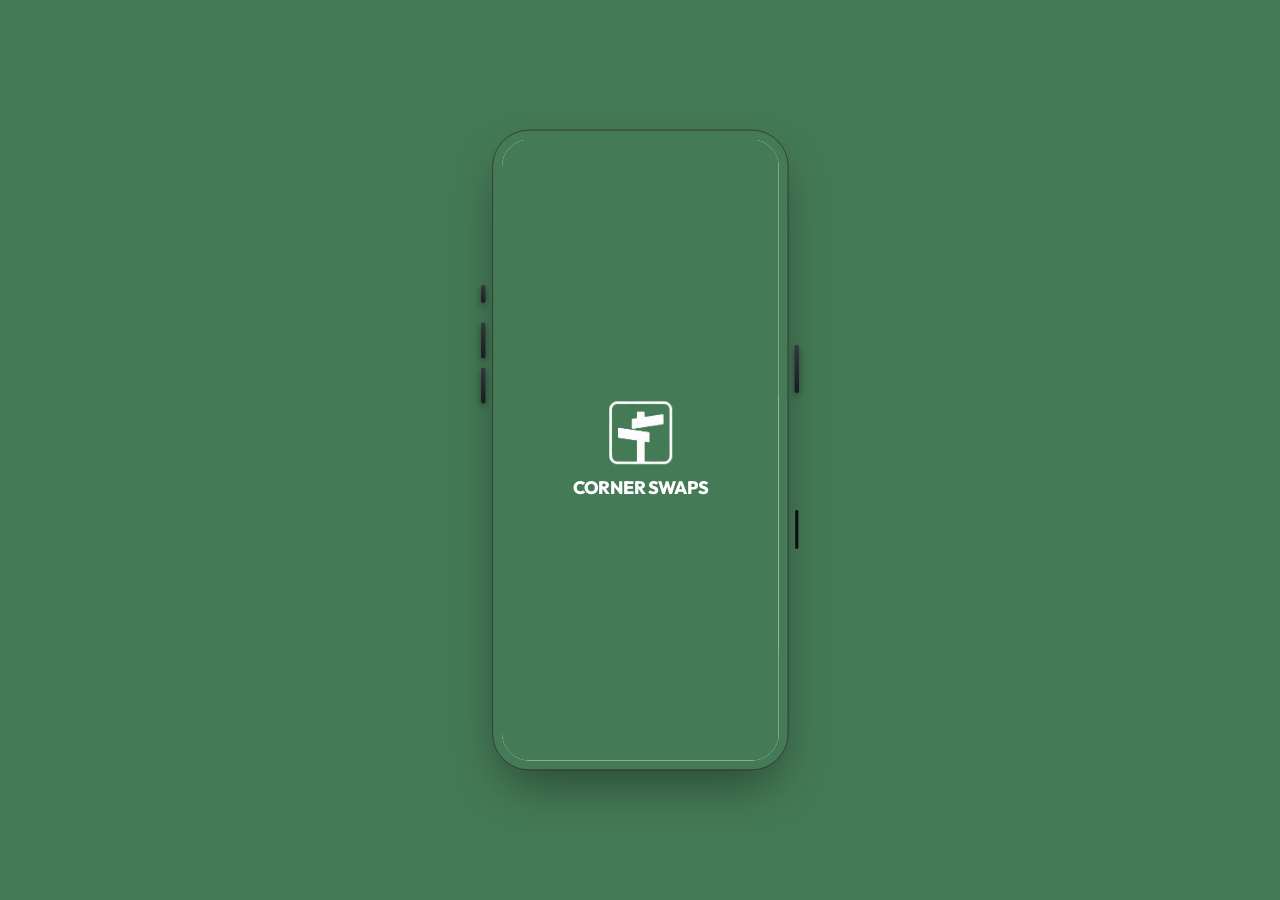
==== commit 64431a80: "Adjust iOS submenu padding and header layout to bring it down to the same height as the chats" ====
--- a/Corner Swaps/index.html
+++ b/Corner Swaps/index.html
@@ -555,6 +555,8 @@
     <link href="tailwind-compiled.css" rel="stylesheet">
     
     <!-- Font Awesome / Material Iconography -->
+    <link rel="preconnect" href="https://fonts.googleapis.com">
+    <link rel="preconnect" href="https://fonts.gstatic.com" crossorigin>
     <link href="https://fonts.googleapis.com/css2?family=Outfit:wght@300;400;500;600;700;800;900&display=swap" rel="stylesheet">
     <link href="https://fonts.googleapis.com/css2?family=Material+Symbols+Outlined:wght,FILL@100..700,0..1&display=block" rel="stylesheet">
     
@@ -1407,11 +1409,11 @@
                                 <span class="material-symbols-outlined shuffle-icon icon-7" style="font-size: 64px !important; line-height: 1 !important; user-select: none !important; color: #ffffff !important;">sports_esports</span>
                             </div>
                         </div>
-                        <!-- Final reveling logo (Vertical Premium Layout) -->
                         <div class="absolute inset-0 flex flex-col items-center justify-center opacity-0 pointer-events-none" id="final-logo">
                             <img src="final_logo.png" class="w-[84px] h-[84px] mb-4 object-contain">
                             <span id="final-brand-text">CORNER SWAPS</span>
                         </div>
+                    </div>
                 </main>
                 <script>
                     (function() {
@@ -1655,7 +1657,7 @@
 
                     <!-- Progress Bar -->
                     <div style="width: 100%; background-color: rgba(48, 138, 94, 0.1); height: 6px; border-radius: 3px; overflow: hidden; margin-bottom: 20px; flex-shrink: 0;">
-                        <div style="background-color: #308A5E; height: 100%; width: 33.3%;"></div>
+                        <div style="background-color: #308A5E; height: 100%; width: 12.5%;"></div>
                     </div>
 
                     <!-- Title block -->
@@ -1700,7 +1702,7 @@
 
                     <!-- Progress Bar -->
                     <div style="width: 100%; background-color: rgba(48, 138, 94, 0.1); height: 6px; border-radius: 3px; overflow: hidden; margin-bottom: 20px; flex-shrink: 0;">
-                        <div style="background-color: #308A5E; height: 100%; width: 66.6%;"></div>
+                        <div style="background-color: #308A5E; height: 100%; width: 25%;"></div>
                     </div>
 
                     <!-- Top nav bar -->
@@ -1763,7 +1765,7 @@
 
                     <!-- Progress Bar -->
                     <div style="width: 100%; background-color: rgba(48, 138, 94, 0.1); height: 6px; border-radius: 3px; overflow: hidden; margin-bottom: 20px; flex-shrink: 0;">
-                        <div style="background-color: #308A5E; height: 100%; width: 100%;"></div>
+                        <div style="background-color: #308A5E; height: 100%; width: 37.5%;"></div>
                     </div>
 
                     <!-- Top nav bar -->
@@ -1809,14 +1811,19 @@
                 <!-- ==================================================== -->
                 <section id="view-profile_consent" class="auth-custom-screen screen-view hidden">
 
+                    <!-- Progress Bar -->
+                    <div style="width: 100%; background-color: rgba(48, 138, 94, 0.1); height: 6px; border-radius: 3px; overflow: hidden; margin-bottom: 20px; flex-shrink: 0;">
+                        <div style="background-color: #308A5E; height: 100%; width: 50%;"></div>
+                    </div>
+
                     <!-- Top nav bar -->
                     <div style="display:flex;align-items:center;justify-content:space-between;padding:0 22px;">
                     </div>
 
                     <!-- Title block -->
                     <div style="padding:4px 22px 6px 22px;text-align:center;">
-                        <h2 style="font-family:'Outfit',sans-serif;font-size:26px;font-weight:800;color:#1a2f23;margin:0;letter-spacing:-0.02em;line-height:1.15;">Safe Space Agreement</h2>
-                        <p style="font-family:'Outfit',sans-serif;font-size:12px;color:#4d6657;margin:4px 0 0 0;line-height:1.45;">Please review our neighborhood code of conduct and guidelines.</p>
+                        <h2 style="font-family:'Outfit',sans-serif;font-size:26px;font-weight:800;color:#1a2f23;margin:0;letter-spacing:-0.02em;line-height:1.15;">Terms and Conditions</h2>
+                        <p style="font-family:'Outfit',sans-serif;font-size:12px;color:#4d6657;margin:4px 0 0 0;line-height:1.45;">Please review our neighborhood code of conduct, terms of service, and privacy policy.</p>
                     </div>
 
                     <!-- Form -->
@@ -1833,15 +1840,27 @@
                                 
                                 <div>
                                     <h4 class="font-bold text-black dark:text-white text-xs mb-1" style="font-family:'Outfit',sans-serif;">2. Terms of Service</h4>
+                                    <p class="text-[11px] text-slate-600 dark:text-slate-400 mb-1" style="font-family:'Outfit',sans-serif;">
+                                        <strong>Safe Community Standards:</strong> Corner Swaps is dedicated to community-based trading and skill sharing. All members must behave respectfully. Harassment, abuse, misleading listings, or deceptive trade practices will result in warnings, temporary suspensions, or permanent banishment.
+                                    </p>
+                                    <p class="text-[11px] text-slate-600 dark:text-slate-400 mb-1" style="font-family:'Outfit',sans-serif;">
+                                        <strong>Non-Monetary Trade Nature:</strong> Transactions on Corner Swaps are intended to be non-monetary (bartering, favor sharing, local swapping). Users negotiate all swap terms independently. Corner Swaps is not responsible for the quality, safety, or legality of items exchanged during swaps.
+                                    </p>
                                     <p class="text-[11px] text-slate-600 dark:text-slate-400" style="font-family:'Outfit',sans-serif;">
-                                        Access to and use of Corner Swaps is subject to these terms. Users must provide accurate profile details. You agree not to list illegal goods, weapons, prescription drugs, or adult services. You agree to use the service in compliance with all local laws and municipal guidelines.
+                                        <strong>Moderation & Compliance:</strong> Our community moderation team actively logs reported accounts and listings. Flagged items or community reviews are monitored to maintain community trust. By using this service, you agree to comply with our EULA agreements and local swap safety rules.
                                     </p>
                                 </div>
 
                                 <div>
                                     <h4 class="font-bold text-black dark:text-white text-xs mb-1" style="font-family:'Outfit',sans-serif;">3. Privacy Policy</h4>
+                                    <p class="text-[11px] text-slate-600 dark:text-slate-400 mb-1" style="font-family:'Outfit',sans-serif;">
+                                        <strong>Information We Collect:</strong> To run Corner Swaps safely, we collect account details (name, email, profile picture) and coarse/approximate location coordinates. These coordinates are obfuscated using a safe-zone offset to protect your precise home location.
+                                    </p>
+                                    <p class="text-[11px] text-slate-600 dark:text-slate-400 mb-1" style="font-family:'Outfit',sans-serif;">
+                                        <strong>Data Usage & Sharing:</strong> Your details are shared solely to facilitate mutual trades and community skill sharing. We never sell your personal information or share it with third-party advertisers. All listings, messages, and trade requests remain confidential within our local network.
+                                    </p>
                                     <p class="text-[11px] text-slate-600 dark:text-slate-400" style="font-family:'Outfit',sans-serif;">
-                                        We collect your personal information and approximate location details to connect you with nearby neighbors. Coordinates are fuzzed by 200–300 meters to safeguard your privacy. We never sell your data, and you can delete your account and personal information at any time.
+                                        <strong>Account Control & Deletion:</strong> You maintain full control of your data. You can completely wipe your account history, messaging history, and listings at any time by selecting the "Delete Account" option under profile settings. This deletion permanently erases all records in compliance with app marketplace safety standards.
                                     </p>
                                 </div>
 
@@ -1905,10 +1924,10 @@
                         </div>
 
                         <div style="display:flex;gap:12px;margin-top:2px;width:100%;">
-                            <button type="button" onclick="showView('create_account_social')" style="width:52px;height:52px;border:1.5px solid rgba(48,138,94,0.2) !important;background:transparent !important;color:#308A5E !important;border-radius:14px;display:flex;align-items:center;justify-content:center;cursor:pointer;flex-shrink:0;">
+                            <button type="button" onclick="showView('create_account_social')" style="width:60px;height:60px;border:1.5px solid rgba(48,138,94,0.2) !important;background:transparent !important;color:#308A5E !important;border-radius:14px;display:flex;align-items:center;justify-content:center;cursor:pointer;flex-shrink:0;">
                                 <span class="material-symbols-outlined" style="font-size:20px;color:#308A5E !important;font-weight:bold;">arrow_back</span>
                             </button>
-                            <button style="flex-grow:1;height:52px;background:#308A5E !important;color:#ffffff !important;border:none !important;border-radius:14px;font-family:'Outfit',sans-serif;font-size:13px;font-weight:600;display:flex;align-items:center;justify-content:center;gap:8px;cursor:not-allowed;box-shadow:0 6px 18px rgba(48, 138, 94, 0.3);opacity:0.45;transition:opacity 0.2s;" id="consent-continue-btn" onclick="handleProfileConsentSubmit()" disabled>
+                            <button style="flex-grow:1;height:60px;background:#308A5E !important;color:#ffffff !important;border:none !important;border-radius:14px;font-family:'Outfit',sans-serif;font-size:13px;font-weight:600;display:flex;align-items:center;justify-content:center;gap:8px;cursor:not-allowed;box-shadow:0 6px 18px rgba(48, 138, 94, 0.3);opacity:0.45;transition:opacity 0.2s;" id="consent-continue-btn" onclick="handleProfileConsentSubmit()" disabled>
                                 Agree and Continue
                             </button>
                         </div>
@@ -1919,6 +1938,11 @@
                 <!-- 4.5. ONBOARDING LOCATION PERMISSIONS CHOICE -->
                 <!-- ==================================================== -->
                 <section id="view-profile_location_permission" class="screen-view flex-grow flex flex-col justify-center items-center py-6 px-6">
+                    <!-- Progress Bar -->
+                    <div style="width: 100%; max-width: 384px; background-color: rgba(48, 138, 94, 0.1); height: 6px; border-radius: 3px; overflow: hidden; margin-bottom: 20px; flex-shrink: 0;">
+                        <div style="background-color: #308A5E; height: 100%; width: 62.5%;"></div>
+                    </div>
+
                     <!-- Bold Capitalized Title -->
                     <h1 class="onboarding-title" style="margin-bottom: 24px !important;">
                         Anchor Your Place
@@ -1939,7 +1963,7 @@
                         
                         <!-- Interactive Choices -->
                         <div class="w-full">
-                            <button id="btn-onboarding-location-permission" class="w-full h-[52px] bg-forest-green text-white font-semibold text-[13px] rounded-[14px] active:scale-[0.98] transition-transform flex items-center justify-center gap-2 shadow-sm" onclick="grantOnboardingLocationConsent()">
+                            <button id="btn-onboarding-location-permission" class="w-full h-[60px] bg-forest-green text-white font-semibold text-[13px] rounded-[14px] active:scale-[0.98] transition-transform flex items-center justify-center gap-2 shadow-sm" onclick="grantOnboardingLocationConsent()">
                                 <span class="material-symbols-outlined text-base" id="icon-location-cloud">cloud_done</span>
                                 <span id="text-location-cloud">Location Permission Enabled ✓</span>
                             </button>
@@ -1948,6 +1972,11 @@
                 </section>
 
                 <section id="view-create_account_safe_spots" class="screen-view flex-grow flex flex-col justify-center items-center py-8 px-6 overflow-y-auto relative hidden">
+                    <!-- Progress Bar -->
+                    <div style="width: 100%; max-width: 384px; background-color: rgba(48, 138, 94, 0.1); height: 6px; border-radius: 3px; overflow: hidden; margin-bottom: 20px; flex-shrink: 0;">
+                        <div style="background-color: #308A5E; height: 100%; width: 75%;"></div>
+                    </div>
+
                     <!-- Top Icon badge -->
                     <div class="flex justify-center mb-2">
                         <span class="material-symbols-outlined text-[42px] text-forest-green" style="font-variation-settings: 'FILL' 1;">security</span>
@@ -1983,7 +2012,7 @@
 
                         <!-- Action buttons -->
                         <div class="w-full space-y-2">
-                            <button id="btn-onboarding-safespots-confirm" class="w-full h-[52px] bg-forest-green text-white font-semibold text-[13px] rounded-[14px] active:scale-[0.98] transition-transform flex items-center justify-center gap-2 shadow-sm" onclick="confirmSafeSpotsOnboarding()">
+                            <button id="btn-onboarding-safespots-confirm" class="w-full h-[60px] bg-forest-green text-white font-semibold text-[13px] rounded-[14px] active:scale-[0.98] transition-transform flex items-center justify-center gap-2 shadow-sm" onclick="confirmSafeSpotsOnboarding()">
                                 <span>I Understand, Continue</span>
                                 <span class="material-symbols-outlined text-sm">arrow_forward</span>
                             </button>
@@ -1995,6 +2024,11 @@
                 <!-- 5. PROFILE STEP 1: SAFE MEETING SPOT -->
                 <!-- ==================================================== -->
                 <section id="view-profile_step_1" class="auth-custom-screen screen-view hidden">
+                    <!-- Progress Bar -->
+                    <div style="width: 100%; background-color: rgba(48, 138, 94, 0.1); height: 6px; border-radius: 3px; overflow: hidden; margin-bottom: 20px; flex-shrink: 0;">
+                        <div style="background-color: #308A5E; height: 100%; width: 87.5%;"></div>
+                    </div>
+
                     <!-- Title block -->
                     <div style="padding:12px 22px 14px 22px;text-align:center;">
                         <h2 style="font-family:'Outfit',sans-serif;font-size:28px;font-weight:800;color:#1a2f23;margin:0;letter-spacing:-0.02em;line-height:1.15;">Choose Your Neighborhood</h2>
@@ -2033,10 +2067,10 @@
                         
                         <!-- Action buttons -->
                         <div style="display:flex;align-items:center;gap:12px;margin-top:4px;width:100%;">
-                            <button type="button" onclick="showView('create_account_safe_spots')" style="width:52px;height:52px;background:#308A5E !important;color:#ffffff !important;border:none !important;border-radius:14px;display:flex;align-items:center;justify-content:center;cursor:pointer;flex-shrink:0;box-shadow:0 6px 18px rgba(48,138,94,0.2);">
+                            <button type="button" onclick="showView('create_account_safe_spots')" style="width:60px;height:60px;background:#308A5E !important;color:#ffffff !important;border:none !important;border-radius:14px;display:flex;align-items:center;justify-content:center;cursor:pointer;flex-shrink:0;box-shadow:0 6px 18px rgba(48,138,94,0.2);">
                                 <span class="material-symbols-outlined" style="font-size:20px;color:#ffffff !important;font-weight:bold;">arrow_back</span>
                             </button>
-                            <button type="submit" style="flex-grow:1;height:52px;background:#308A5E !important;color:#ffffff !important;border:none !important;border-radius:14px;font-family:'Outfit',sans-serif;font-size:13px;font-weight:600;display:flex;align-items:center;justify-content:center;gap:8px;cursor:pointer;box-shadow:0 6px 18px rgba(48, 138, 94, 0.3);">
+                            <button type="submit" style="flex-grow:1;height:60px;background:#308A5E !important;color:#ffffff !important;border:none !important;border-radius:14px;font-family:'Outfit',sans-serif;font-size:13px;font-weight:600;display:flex;align-items:center;justify-content:center;gap:8px;cursor:pointer;box-shadow:0 6px 18px rgba(48, 138, 94, 0.3);">
                                 Confirm and Continue
                             </button>
                         </div>
@@ -2047,6 +2081,11 @@
                 <!-- NEW STEP: START SHARING (OFFERING, NEED, EVENT) -->
                 <!-- ==================================================== -->
                 <section id="view-profile_step_custom_listing" class="auth-custom-screen screen-view hidden" style="padding-bottom: 80px;">
+                    <!-- Progress Bar -->
+                    <div style="width: 100%; background-color: rgba(48, 138, 94, 0.1); height: 6px; border-radius: 3px; overflow: hidden; margin-bottom: 20px; flex-shrink: 0;">
+                        <div style="background-color: #308A5E; height: 100%; width: 100%;"></div>
+                    </div>
+
                     <!-- Title block -->
                     <div style="padding:12px 22px 14px 22px;text-align:center;">
                         <h2 style="font-family:'Outfit',sans-serif;font-size:28px;font-weight:800;color:#1a2f23;margin:0;letter-spacing:-0.02em;line-height:1.15;">Start sharing</h2>
@@ -2068,7 +2107,36 @@
                         </button>
                         <!-- Offering Slot -->
                         <div id="onboarding-dropdown-offering" class="hidden border border-outline-variant/30 rounded-2xl bg-white/40 dark:bg-black/20 p-0" style="transition: all 0.3s ease;">
-                            <div id="onboarding-form-slot-offering"></div>
+                            <div id="onboarding-form-slot-offering">
+                                <div class="p-4 space-y-4 text-left">
+                                    <div class="text-left w-full">
+                                        <label class="block text-[10px] font-bold uppercase tracking-wider text-forest-green mb-1.5">Title</label>
+                                        <input class="w-full bg-white dark:bg-[#101612] border border-outline-variant/30 rounded-xl py-3 px-4 text-xs font-body transition-all outline-none" id="onboarding-offering-title" placeholder="e.g. Electric lawnmower..." type="text">
+                                    </div>
+                                    <div class="text-left w-full">
+                                        <label class="block text-[10px] font-bold uppercase tracking-wider text-forest-green mb-1.5">Category</label>
+                                        <select class="w-full bg-white dark:bg-[#101612] border border-outline-variant/30 rounded-xl py-3 px-4 text-xs font-body transition-all outline-none" id="onboarding-offering-category">
+                                            <option value="" disabled selected>Select category...</option>
+                                            <option value="Food & Drink">Food & Drink</option>
+                                            <option value="Home, Living & Gear">Home, Living & Gear</option>
+                                            <option value="Garden & Outdoors">Garden & Outdoors</option>
+                                            <option value="Skills & Education">Skills & Education</option>
+                                            <option value="Handyman & Services">Handyman & Services</option>
+                                            <option value="Creative & Art">Creative & Art</option>
+                                            <option value="Health">Health</option>
+                                            <option value="Clothing & Apparel">Clothing & Apparel</option>
+                                            <option value="Kids, Puzzles & Books">Kids, Puzzles & Books</option>
+                                            <option value="Other">Other</option>
+                                        </select>
+                                    </div>
+                                    <div class="text-left w-full">
+                                        <label class="block text-[10px] font-bold uppercase tracking-wider text-forest-green mb-1.5">Description</label>
+                                        <textarea class="w-full bg-white dark:bg-[#101612] border border-outline-variant/30 rounded-xl py-3 px-4 text-xs font-body transition-all outline-none min-h-[70px] resize-none" id="onboarding-offering-desc" placeholder="Describe your offering..."></textarea>
+                                    </div>
+                                    <div id="onboarding-offering-success" class="hidden text-forest-green text-[11px] font-bold text-center py-1">✓ Offering added! You can add another.</div>
+                                    <button type="button" onclick="submitOnboardingOffering()" class="w-full bg-forest-green text-warm-cream py-3 rounded-xl font-bold active:scale-[0.98] transition-transform text-xs shadow-md mt-2">List Offering</button>
+                                </div>
+                            </div>
                         </div>
 
                         <!-- Need Button -->
@@ -2084,7 +2152,36 @@
                         </button>
                         <!-- Need Slot -->
                         <div id="onboarding-dropdown-need" class="hidden border border-outline-variant/30 rounded-2xl bg-white/40 dark:bg-black/20 p-0" style="transition: all 0.3s ease;">
-                            <div id="onboarding-form-slot-need"></div>
+                            <div id="onboarding-form-slot-need">
+                                <div class="p-4 space-y-4 text-left">
+                                    <div class="text-left w-full">
+                                        <label class="block text-[10px] font-bold uppercase tracking-wider text-amber-600 mb-1.5">Title</label>
+                                        <input class="w-full bg-white dark:bg-[#101612] border border-outline-variant/30 rounded-xl py-3 px-4 text-xs font-body transition-all outline-none" id="onboarding-need-title" placeholder="e.g. Lawn mower to borrow..." type="text">
+                                    </div>
+                                    <div class="text-left w-full">
+                                        <label class="block text-[10px] font-bold uppercase tracking-wider text-amber-600 mb-1.5">Category</label>
+                                        <select class="w-full bg-white dark:bg-[#101612] border border-outline-variant/30 rounded-xl py-3 px-4 text-xs font-body transition-all outline-none" id="onboarding-need-category">
+                                            <option value="" disabled selected>Select category...</option>
+                                            <option value="Food & Drink">Food & Drink</option>
+                                            <option value="Home, Living & Gear">Home, Living & Gear</option>
+                                            <option value="Garden & Outdoors">Garden & Outdoors</option>
+                                            <option value="Skills & Education">Skills & Education</option>
+                                            <option value="Handyman & Services">Handyman & Services</option>
+                                            <option value="Creative & Art">Creative & Art</option>
+                                            <option value="Health">Health</option>
+                                            <option value="Clothing & Apparel">Clothing & Apparel</option>
+                                            <option value="Kids, Puzzles & Books">Kids, Puzzles & Books</option>
+                                            <option value="Other">Other</option>
+                                        </select>
+                                    </div>
+                                    <div class="text-left w-full">
+                                        <label class="block text-[10px] font-bold uppercase tracking-wider text-amber-600 mb-1.5">Description</label>
+                                        <textarea class="w-full bg-white dark:bg-[#101612] border border-outline-variant/30 rounded-xl py-3 px-4 text-xs font-body transition-all outline-none min-h-[70px] resize-none" id="onboarding-need-desc" placeholder="Describe what you need..."></textarea>
+                                    </div>
+                                    <div id="onboarding-need-success" class="hidden text-amber-600 text-[11px] font-bold text-center py-1">✓ Need added! You can add another.</div>
+                                    <button type="button" onclick="submitOnboardingNeed()" class="w-full bg-amber-500 text-white py-3 rounded-xl font-bold active:scale-[0.98] transition-transform text-xs shadow-md mt-2">List Need</button>
+                                </div>
+                            </div>
                         </div>
 
                         <!-- Event Button -->
@@ -2100,15 +2197,52 @@
                         </button>
                         <!-- Event Slot -->
                         <div id="onboarding-dropdown-event" class="hidden border border-outline-variant/30 rounded-2xl bg-white/40 dark:bg-black/20 p-0" style="transition: all 0.3s ease;">
-                            <div id="onboarding-form-slot-event"></div>
+                            <div id="onboarding-form-slot-event">
+                                <div class="p-4 space-y-4 text-left">
+                                    <div class="text-left w-full">
+                                        <label class="block text-[10px] font-bold uppercase tracking-wider text-purple-600 mb-1.5">Title</label>
+                                        <input class="w-full bg-white dark:bg-[#101612] border border-outline-variant/30 rounded-xl py-3 px-4 text-xs font-body transition-all outline-none" id="onboarding-event-title" placeholder="e.g. Saturday Clothing Exchange..." type="text">
+                                    </div>
+                                    <div class="text-left w-full">
+                                        <label class="block text-[10px] font-bold uppercase tracking-wider text-purple-600 mb-1.5">Event Type</label>
+                                        <select class="w-full bg-white dark:bg-[#101612] border border-outline-variant/30 rounded-xl py-3 px-4 text-xs font-body transition-all outline-none" id="onboarding-event-type">
+                                            <option value="" disabled selected>Select event type...</option>
+                                            <option value="Workshop">Skill Workshop</option>
+                                            <option value="Meetup">Neighborhood Meetup</option>
+                                            <option value="Community Clean">Community Cleanup</option>
+                                            <option value="Book Swap">Puzzles & Book Swap</option>
+                                            <option value="Playdate">Family Playdate</option>
+                                            <option value="Garden Swap">Garden & Seed Swap</option>
+                                            <option value="Repair Cafe">Tool & Repair Cafe</option>
+                                            <option value="Clothing Swap">Clothing Exchange</option>
+                                        </select>
+                                    </div>
+                                    <div class="grid grid-cols-2 gap-2">
+                                        <div class="text-left w-full">
+                                            <label class="block text-[9px] font-bold uppercase tracking-wider text-purple-600 mb-1">Start Time</label>
+                                            <input class="w-full bg-white dark:bg-[#101612] border border-outline-variant/30 rounded-xl py-2 px-3 text-[11px] font-body outline-none" id="onboarding-event-datetime" type="datetime-local">
+                                        </div>
+                                        <div class="text-left w-full">
+                                            <label class="block text-[9px] font-bold uppercase tracking-wider text-purple-600 mb-1">End Time</label>
+                                            <input class="w-full bg-white dark:bg-[#101612] border border-outline-variant/30 rounded-xl py-2 px-3 text-[11px] font-body outline-none" id="onboarding-event-end-datetime" type="datetime-local">
+                                        </div>
+                                    </div>
+                                    <div class="text-left w-full">
+                                        <label class="block text-[10px] font-bold uppercase tracking-wider text-purple-600 mb-1.5">Description</label>
+                                        <textarea class="w-full bg-white dark:bg-[#101612] border border-outline-variant/30 rounded-xl py-3 px-4 text-xs font-body transition-all outline-none min-h-[70px] resize-none" id="onboarding-event-desc" placeholder="Describe the event..."></textarea>
+                                    </div>
+                                    <div id="onboarding-event-success" class="hidden text-purple-600 text-[11px] font-bold text-center py-1">✓ Event added! You can add another.</div>
+                                    <button type="button" onclick="submitOnboardingEvent()" class="w-full bg-purple-500 text-white py-3 rounded-xl font-bold active:scale-[0.98] transition-transform text-xs shadow-md mt-2">List Event</button>
+                                </div>
+                            </div>
                         </div>
 
                         <!-- Action buttons -->
                         <div style="display:flex;gap:12px;margin-top:16px;">
-                            <button type="button" onclick="skipProfileStepCustomListing()" style="flex:1;height:52px;border:1.5px solid rgba(48,138,94,0.2) !important;background:#ffffff !important;color:#308A5E !important;border-radius:14px;font-family:'Outfit',sans-serif;font-size:13px;font-weight:600;display:flex;align-items:center;justify-content:center;cursor:pointer;">
+                            <button type="button" onclick="skipProfileStepCustomListing()" style="flex:1;height:60px;border:1.5px solid rgba(48,138,94,0.2) !important;background:#ffffff !important;color:#308A5E !important;border-radius:14px;font-family:'Outfit',sans-serif;font-size:13px;font-weight:600;display:flex;align-items:center;justify-content:center;cursor:pointer;">
                                 Skip for now
                             </button>
-                            <button type="button" onclick="finishProfileStepCustomListing()" style="flex:1;height:52px;background:#308A5E !important;color:#ffffff !important;border:none !important;border-radius:14px;font-family:'Outfit',sans-serif;font-size:13px;font-weight:600;display:flex;align-items:center;justify-content:center;gap:6px;cursor:pointer;box-shadow:0 6px 18px rgba(48, 138, 94, 0.3);">
+                            <button type="button" onclick="finishProfileStepCustomListing()" style="flex:1;height:60px;background:#308A5E !important;color:#ffffff !important;border:none !important;border-radius:14px;font-family:'Outfit',sans-serif;font-size:13px;font-weight:600;display:flex;align-items:center;justify-content:center;gap:6px;cursor:pointer;box-shadow:0 6px 18px rgba(48, 138, 94, 0.3);">
                                 Finish
                             </button>
                         </div>
@@ -2589,7 +2723,7 @@
                                     <button id="btn-integrated-location" onclick="snapToUserNeighborhood()" class="fused-location-btn active:scale-90 transition-all cursor-pointer flex-shrink-0" title="Snap to my location">
                                         <span class="material-symbols-outlined text-[15px]">my_location</span>
                                     </button>
-                                    <button id="btn-integrated-quick-create" onclick="toggleQuickCreateDropdown(event)" class="w-[28px] h-[28px] rounded-full flex items-center justify-center bg-[#4AA376] dark:bg-[#377F56] text-white dark:text-white hover:opacity-90 active:scale-95 transition-all border-0 flex-shrink-0 cursor-pointer" title="Quick Create">
+                                    <button id="btn-integrated-quick-create" onclick="handlePlusTap(event)" class="w-[28px] h-[28px] rounded-full flex items-center justify-center bg-[#4AA376] dark:bg-[#377F56] text-white dark:text-white hover:opacity-90 active:scale-95 transition-all border-0 flex-shrink-0 cursor-pointer" title="Quick Create">
                                         <span class="material-symbols-outlined text-[16px] font-bold">add</span>
                                     </button>
                                     <input type="text" id="village-search-input" oninput="applyMapFiltering();" placeholder="Neighbourhood Search" class="fused-search-input">
@@ -2832,6 +2966,10 @@
                                     <span class="category-title text-xs font-bold text-warm-cream dark:text-[#101612] uppercase tracking-widest">Show All Categories</span>
                                 </div>
                             </div>
+                            
+                            <button type="button" onclick="toggleCategoryTray()" class="w-full bg-forest-green hover:bg-forest-green/95 dark:bg-[#308A5E] dark:hover:bg-[#308A5E]/95 text-warm-cream dark:text-[#101612] py-3.5 rounded-2xl font-bold text-xs active:scale-95 transition-all shadow-md mt-4 cursor-pointer border-0">
+                                Apply & Close
+                            </button>
                         </div>
                     </div>
                      <!-- SUB-VIEW 2: GRID LIST VIEW CONTAINER -->
@@ -2845,7 +2983,7 @@
                                 <button id="btn-list-location" onclick="snapToUserNeighborhood()" class="fused-location-btn active:scale-90 transition-all cursor-pointer flex-shrink-0" title="Snap to my location">
                                     <span class="material-symbols-outlined text-[15px]">my_location</span>
                                 </button>
-                                <button id="btn-list-quick-create" onclick="toggleQuickCreateDropdown(event, 'list')" class="w-[28px] h-[28px] rounded-full flex items-center justify-center bg-[#4AA376] dark:bg-[#377F56] text-white dark:text-white hover:opacity-90 active:scale-95 transition-all border-0 flex-shrink-0 cursor-pointer" title="Quick Create">
+                                <button id="btn-list-quick-create" onclick="handlePlusTap(event)" class="w-[28px] h-[28px] rounded-full flex items-center justify-center bg-[#4AA376] dark:bg-[#377F56] text-white dark:text-white hover:opacity-90 active:scale-95 transition-all border-0 flex-shrink-0 cursor-pointer" title="Quick Create">
                                     <span class="material-symbols-outlined text-[16px] font-bold">add</span>
                                 </button>
                                 <input type="text" id="village-list-search-input" oninput="syncVillageSearch(this.value);" placeholder="Neighbourhood Search" class="fused-search-input">
@@ -2896,9 +3034,9 @@
                                 </div>
                             </div>
 
-                            <div class="sticky-segmented-control-wrapper flex flex-col gap-2 mt-0">
+                            <div class="sticky-segmented-control-wrapper flex flex-col mt-0">
                                 <!-- Pills Control (Offerings, Needs, Events) -->
-                                <div id="village-list-segmented-control" class="relative h-10 flex items-center justify-between select-none mt-0">
+                                <div id="village-list-segmented-control" class="relative h-10 flex items-center justify-between select-none">
                                     <!-- Sliding background pill -->
                                     <div id="village-list-active-pill-bg" class="absolute top-0.5 left-0.5 bottom-0.5 bg-white dark:bg-[#2d3a30] shadow rounded-full transition-all duration-200" style="width: 0px; left: 0px;"></div>
                                     
@@ -2912,21 +3050,20 @@
                                         Events
                                     </button>
                                 </div>
-                            </div>
-                            <!-- Horizontal Scrolling Category Filter Bar -->
-                            <div id="list-category-filters-container" class="hidden overflow-x-auto py-1.5 flex gap-2 scrollbar-none" style="display: none; -webkit-overflow-scrolling: touch; scroll-behavior: smooth; gap: 8px; width: 100%; box-sizing: border-box;">
-                            </div>
-                        </div>
-
-
-
-                        <!-- Distance Range Filter Slider -->
-                        <div class="flex flex-col gap-2 bg-forest-green/5 dark:bg-black/20 p-3.5 rounded-xl border border-outline-variant/15 flex-shrink-0 select-none">
-                            <div class="flex justify-between items-center text-[11px] font-bold text-black dark:text-white uppercase tracking-wider">
-                                <span>Distance Filter</span>
-                                <span id="village-list-distance-display" class="font-bold border border-outline-variant/30 text-black dark:text-white bg-transparent px-2.5 py-0.5 rounded-md text-[11.5px] min-w-[54px] text-center bg-white/40 dark:bg-black/20">10 km</span>
-                            </div>
-                            <input type="range" id="village-list-distance-slider" min="0.5" max="10.0" step="0.1" value="10.0" class="w-full cursor-pointer mt-1 distance-filter-slider" oninput="updateVillageListDistanceFilter(this.value)">
+
+                                <!-- Horizontal Scrolling Category Filter Bar (collapses to 0 when hidden) -->
+                                <div id="list-category-filters-container" class="hidden overflow-x-auto flex gap-2 scrollbar-none" style="display: none; -webkit-overflow-scrolling: touch; scroll-behavior: smooth; gap: 8px; width: 100%; box-sizing: border-box;">
+                                </div>
+
+                                <!-- Distance Range Filter Slider —always visible, no gap above when filter hidden -->
+                                <div class="flex flex-col gap-2 bg-forest-green/5 dark:bg-black/20 p-3.5 rounded-xl border border-outline-variant/15 flex-shrink-0 select-none mt-2">
+                                    <div class="flex justify-between items-center text-[11px] font-bold text-black dark:text-white uppercase tracking-wider">
+                                        <span>Distance Filter</span>
+                                        <span id="village-list-distance-display" class="font-bold border border-outline-variant/30 text-black dark:text-white bg-transparent px-2.5 py-0.5 rounded-md text-[11.5px] min-w-[54px] text-center bg-white/40 dark:bg-black/20">10 km</span>
+                                    </div>
+                                    <input type="range" id="village-list-distance-slider" min="0.5" max="10.0" step="0.1" value="10.0" class="w-full cursor-pointer mt-1 distance-filter-slider" oninput="updateVillageListDistanceFilter(this.value)">
+                                </div>
+                            </div>
                         </div>
 
                         <div class="flex flex-col gap-4 pb-8" id="village-list-items">
@@ -2945,7 +3082,7 @@
                                 <button id="btn-needs-location" onclick="snapToUserNeighborhood()" class="fused-location-btn active:scale-90 transition-all cursor-pointer flex-shrink-0" title="Snap to my location">
                                     <span class="material-symbols-outlined text-[15px]">my_location</span>
                                 </button>
-                                <button id="btn-needs-quick-create" onclick="toggleQuickCreateDropdown(event, 'needs')" class="w-[28px] h-[28px] rounded-full flex items-center justify-center bg-[#4AA376] dark:bg-[#377F56] text-white dark:text-white hover:opacity-90 active:scale-95 transition-all border-0 flex-shrink-0 cursor-pointer" title="Quick Create">
+                                <button id="btn-needs-quick-create" onclick="handlePlusTap(event)" class="w-[28px] h-[28px] rounded-full flex items-center justify-center bg-[#4AA376] dark:bg-[#377F56] text-white dark:text-white hover:opacity-90 active:scale-95 transition-all border-0 flex-shrink-0 cursor-pointer" title="Quick Create">
                                     <span class="material-symbols-outlined text-[16px] font-bold">add</span>
                                 </button>
                                 <input type="text" id="village-needs-search-input" oninput="syncVillageSearch(this.value);" placeholder="Neighbourhood Search" class="fused-search-input">
@@ -2996,9 +3133,9 @@
                                 </div>
                             </div>
 
-                            <div class="sticky-segmented-control-wrapper flex flex-col gap-2 mt-0">
+                            <div class="sticky-segmented-control-wrapper flex flex-col mt-0">
                                 <!-- Pills Control (Offerings, Needs, Events) -->
-                                <div id="village-needs-segmented-control" class="relative h-10 flex items-center justify-between select-none mt-0">
+                                <div id="village-needs-segmented-control" class="relative h-10 flex items-center justify-between select-none">
                                     <!-- Sliding background pill -->
                                     <div id="village-needs-active-pill-bg" class="absolute top-0.5 left-0.5 bottom-0.5 bg-white dark:bg-[#2d3a30] shadow rounded-full transition-all duration-200" style="width: 0px; left: 0px;"></div>
                                     
@@ -3012,21 +3149,20 @@
                                         Events
                                     </button>
                                 </div>
-                            </div>
-                            <!-- Horizontal Scrolling Category Filter Bar -->
-                            <div id="needs-category-filters-container" class="hidden overflow-x-auto py-1.5 flex gap-2 scrollbar-none" style="display: none; -webkit-overflow-scrolling: touch; scroll-behavior: smooth; gap: 8px; width: 100%; box-sizing: border-box;">
-                            </div>
-
-                            <!-- Distance Range Filter Slider -->
-                        </div>
-
-                        <!-- Distance Range Filter Slider -->
-                        <div class="flex flex-col gap-2 bg-forest-green/5 dark:bg-black/20 p-3.5 rounded-xl border border-outline-variant/15 flex-shrink-0 select-none">
-                            <div class="flex justify-between items-center text-[11px] font-bold text-black dark:text-white uppercase tracking-wider">
-                                <span>Distance Filter</span>
-                                <span id="village-needs-distance-display" class="font-bold border border-outline-variant/30 text-black dark:text-white bg-transparent px-2.5 py-0.5 rounded-md text-[11.5px] min-w-[54px] text-center bg-white/40 dark:bg-black/20">10 km</span>
-                            </div>
-                            <input type="range" id="village-needs-distance-slider" min="0.5" max="10.0" step="0.1" value="10.0" class="w-full cursor-pointer mt-1 distance-filter-slider" oninput="updateVillageNeedsDistanceFilter(this.value)">
+
+                                <!-- Horizontal Scrolling Category Filter Bar (collapses to 0 when hidden) -->
+                                <div id="needs-category-filters-container" class="hidden overflow-x-auto flex gap-2 scrollbar-none" style="display: none; -webkit-overflow-scrolling: touch; scroll-behavior: smooth; gap: 8px; width: 100%; box-sizing: border-box;">
+                                </div>
+
+                                <!-- Distance Range Filter Slider —always visible, no gap above when filter hidden -->
+                                <div class="flex flex-col gap-2 bg-forest-green/5 dark:bg-black/20 p-3.5 rounded-xl border border-outline-variant/15 flex-shrink-0 select-none mt-2">
+                                    <div class="flex justify-between items-center text-[11px] font-bold text-black dark:text-white uppercase tracking-wider">
+                                        <span>Distance Filter</span>
+                                        <span id="village-needs-distance-display" class="font-bold border border-outline-variant/30 text-black dark:text-white bg-transparent px-2.5 py-0.5 rounded-md text-[11.5px] min-w-[54px] text-center bg-white/40 dark:bg-black/20">10 km</span>
+                                    </div>
+                                    <input type="range" id="village-needs-distance-slider" min="0.5" max="10.0" step="0.1" value="10.0" class="w-full cursor-pointer mt-1 distance-filter-slider" oninput="updateVillageNeedsDistanceFilter(this.value)">
+                                </div>
+                            </div>
                         </div>
 
                         <div class="flex flex-col gap-4 pb-8" id="needs-board-list">
@@ -3045,7 +3181,7 @@
                                 <button id="btn-events-location" onclick="snapToUserNeighborhood()" class="fused-location-btn active:scale-90 transition-all cursor-pointer flex-shrink-0" title="Snap to my location">
                                     <span class="material-symbols-outlined text-[15px]">my_location</span>
                                 </button>
-                                <button id="btn-events-quick-create" onclick="toggleQuickCreateDropdown(event, 'events')" class="w-[28px] h-[28px] rounded-full flex items-center justify-center bg-[#4AA376] dark:bg-[#377F56] text-white dark:text-white hover:opacity-90 active:scale-95 transition-all border-0 flex-shrink-0 cursor-pointer" title="Quick Create">
+                                <button id="btn-events-quick-create" onclick="handlePlusTap(event)" class="w-[28px] h-[28px] rounded-full flex items-center justify-center bg-[#4AA376] dark:bg-[#377F56] text-white dark:text-white hover:opacity-90 active:scale-95 transition-all border-0 flex-shrink-0 cursor-pointer" title="Quick Create">
                                     <span class="material-symbols-outlined text-[16px] font-bold">add</span>
                                 </button>
                                 <input type="text" id="village-events-search-input" oninput="syncVillageSearch(this.value);" placeholder="Neighbourhood Search" class="fused-search-input">
@@ -3096,9 +3232,9 @@
                                 </div>
                             </div>
 
-                            <div class="sticky-segmented-control-wrapper flex flex-col gap-2 mt-0">
+                            <div class="sticky-segmented-control-wrapper flex flex-col mt-0">
                                 <!-- Pills Control (Offerings, Needs, Events) -->
-                                <div id="village-events-segmented-control" class="relative h-10 flex items-center justify-between select-none mt-0">
+                                <div id="village-events-segmented-control" class="relative h-10 flex items-center justify-between select-none">
                                     <!-- Sliding background pill -->
                                     <div id="village-events-active-pill-bg" class="absolute top-0.5 left-0.5 bottom-0.5 bg-white dark:bg-[#2d3a30] shadow rounded-full transition-all duration-200" style="width: 0px; left: 0px;"></div>
                                     
@@ -3112,20 +3248,22 @@
                                         Events
                                     </button>
                                 </div>
-                            </div>
-                            <!-- Horizontal Scrolling Category Filter Bar -->
-                            <div id="events-category-filters-container" class="hidden overflow-x-auto py-1.5 flex gap-2 scrollbar-none" style="display: none; -webkit-overflow-scrolling: touch; scroll-behavior: smooth; gap: 8px; width: 100%; box-sizing: border-box;">
-                            </div>
-                        </div>
-
-                        <!-- Distance Range Filter Slider -->
-                        <div class="flex flex-col gap-2 bg-forest-green/5 dark:bg-black/20 p-3.5 rounded-xl border border-outline-variant/15 flex-shrink-0 select-none">
-                            <div class="flex justify-between items-center text-[11px] font-bold text-black dark:text-white uppercase tracking-wider">
-                                <span>Distance Filter</span>
-                                <span id="village-events-distance-display" class="font-bold border border-outline-variant/30 text-black dark:text-white bg-transparent px-2.5 py-0.5 rounded-md text-[11.5px] min-w-[54px] text-center bg-white/40 dark:bg-black/20">10 km</span>
-                            </div>
-                            <input type="range" id="village-events-distance-slider" min="0.5" max="10.0" step="0.1" value="10.0" class="w-full cursor-pointer mt-1 distance-filter-slider" oninput="updateVillageEventsDistanceFilter(this.value)">
-                        </div>
+
+                                <!-- Horizontal Scrolling Category Filter Bar (collapses to 0 when hidden) -->
+                                <div id="events-category-filters-container" class="hidden overflow-x-auto flex gap-2 scrollbar-none" style="display: none; -webkit-overflow-scrolling: touch; scroll-behavior: smooth; gap: 8px; width: 100%; box-sizing: border-box;">
+                                </div>
+
+                                <!-- Distance Range Filter Slider — always visible, no gap above when filter hidden -->
+                                <div class="flex flex-col gap-2 bg-forest-green/5 dark:bg-black/20 p-3.5 rounded-xl border border-outline-variant/15 flex-shrink-0 select-none mt-2">
+                                    <div class="flex justify-between items-center text-[11px] font-bold text-black dark:text-white uppercase tracking-wider">
+                                        <span>Distance Filter</span>
+                                        <span id="village-events-distance-display" class="font-bold border border-outline-variant/30 text-black dark:text-white bg-transparent px-2.5 py-0.5 rounded-md text-[11.5px] min-w-[54px] text-center bg-white/40 dark:bg-black/20">10 km</span>
+                                    </div>
+                                    <input type="range" id="village-events-distance-slider" min="0.5" max="10.0" step="0.1" value="10.0" class="w-full cursor-pointer mt-1 distance-filter-slider" oninput="updateVillageEventsDistanceFilter(this.value)">
+                                </div>
+                            </div>
+                        </div>
+
 
                         <div class="flex flex-col gap-4 pb-8" id="village-events-list">
                         </div>
@@ -3156,7 +3294,7 @@
                     </div>
 
                     <!-- Neighbor details bottom sheet overlay -->
-                    <div class="detail-overlay" id="map-detail-overlay">
+                    <div class="detail-overlay" id="map-detail-overlay" onclick="if(event.target === this) closeMapItemDetail()">
                         <!-- Back arrow top-left -->
                         <button id="map-detail-back-btn" onclick="handleDetailBackArrow()" class="absolute top-4 left-4 z-[100] w-10 h-10 rounded-full flex items-center justify-center bg-black/40 hover:bg-black/60 active:scale-90 transition-all cursor-pointer text-white border-0 shadow-lg">
                             <span class="material-symbols-outlined text-[20px] font-black">arrow_back_ios_new</span>
@@ -3260,7 +3398,7 @@
                                     <button id="map-detail-report-btn" class="w-full bg-transparent text-error border border-error/20 py-2.5 rounded-xl font-bold flex items-center justify-center gap-1.5 active:scale-[0.98] transition-transform text-[11px] tracking-wider hover:bg-red-50" onclick="handleReportUserFromDetail()">
                                         <span class="material-symbols-outlined text-xs">flag</span> Report Listing
                                     </button>
-                                    <button id="map-detail-delete-btn" class="hidden mb-10 w-full bg-red-600 hover:bg-red-700 text-white py-2.5 rounded-xl font-bold flex items-center justify-center gap-1.5 active:scale-[0.98] transition-transform text-[11px] tracking-wider border-0 cursor-pointer">
+                                    <button id="map-detail-delete-btn" class="hidden mb-2 w-full bg-red-600 hover:bg-red-700 text-white py-2.5 rounded-xl font-bold flex items-center justify-center gap-1.5 active:scale-[0.98] transition-transform text-[11px] tracking-wider border-0 cursor-pointer">
                                         <span class="material-symbols-outlined text-xs">delete</span> Delete Listing
                                     </button>
                                 </div>
@@ -3269,7 +3407,7 @@
                     </div>
 
                     <!-- Event details bottom sheet overlay -->
-                    <div class="detail-overlay" id="map-event-detail-overlay">
+                    <div class="detail-overlay" id="map-event-detail-overlay" onclick="if(event.target === this) closeMapItemDetail()">
                         <!-- Back arrow top-left -->
                         <button id="map-event-detail-back-btn" onclick="handleEventDetailBackArrow()" class="absolute top-4 left-4 z-[100] w-10 h-10 rounded-full flex items-center justify-center bg-black/40 hover:bg-black/60 active:scale-90 transition-all cursor-pointer text-white border-0 shadow-lg">
                             <span class="material-symbols-outlined text-[20px] font-black">arrow_back_ios_new</span>
@@ -3389,7 +3527,7 @@
                                     <button id="map-event-detail-report-btn" class="w-full bg-transparent text-error border border-error/20 py-2.5 rounded-xl font-bold flex items-center justify-center gap-1.5 active:scale-[0.98] transition-transform text-[11px] tracking-wider hover:bg-red-50" onclick="handleReportMapEventFromDetail()">
                                         <span class="material-symbols-outlined text-xs">flag</span> Report Event / Host
                                     </button>
-                                    <button id="map-event-detail-delete-btn" class="hidden mb-10 w-full bg-red-600 hover:bg-red-700 text-white py-2.5 rounded-xl font-bold flex items-center justify-center gap-1.5 active:scale-[0.98] transition-transform text-[11px] tracking-wider border-0 cursor-pointer">
+                                    <button id="map-event-detail-delete-btn" class="hidden mb-2 w-full bg-red-600 hover:bg-red-700 text-white py-2.5 rounded-xl font-bold flex items-center justify-center gap-1.5 active:scale-[0.98] transition-transform text-[11px] tracking-wider border-0 cursor-pointer">
                                         <span class="material-symbols-outlined text-xs">delete</span> Delete Event
                                     </button>
                                 </div>
@@ -3399,8 +3537,21 @@
 
                 <!-- Category listings slide overlay -->
                 <div class="category-list-overlay" id="category-list-overlay">
-                    <!-- Drag Handle (Clickable to dismiss) -->
-                    <div class="w-16 h-1.5 bg-outline-variant/40 dark:bg-white/20 rounded-full mx-auto my-3 shrink-0 cursor-pointer hover:bg-outline-variant/60 dark:hover:bg-white/40 active:scale-95 transition-all" onclick="closeCategoryView()" title="Dismiss"></div>
+                    <!-- Expand/Collapse Handle Bar -->
+                    <div class="flex items-center justify-between px-6 py-2 shrink-0 select-none border-b border-outline-variant/10 dark:border-white/10 w-full relative">
+                        <!-- Down Arrow (Collapse Fully) -->
+                        <button type="button" onclick="window.collapseCategoryView()" class="w-8 h-8 rounded-full flex items-center justify-center bg-black/5 dark:bg-white/10 hover:bg-black/10 text-black dark:text-white border-0 cursor-pointer" title="Collapse Fully">
+                            <span class="material-symbols-outlined text-[20px] font-bold">keyboard_arrow_down</span>
+                        </button>
+                        
+                        <!-- Middle Drag Line -->
+                        <div class="w-16 h-1.5 bg-outline-variant/40 dark:bg-white/20 rounded-full cursor-pointer hover:bg-outline-variant/60 active:scale-95 transition-all" onclick="window.resetCategoryView()" title="Reset to standard height"></div>
+                        
+                        <!-- Up Arrow (Expand to Full Screen / 88vh) -->
+                        <button type="button" onclick="window.expandCategoryView()" class="w-8 h-8 rounded-full flex items-center justify-center bg-black/5 dark:bg-white/10 hover:bg-black/10 text-black dark:text-white border-0 cursor-pointer" title="Expand Full Screen">
+                            <span class="material-symbols-outlined text-[20px] font-bold">keyboard_arrow_up</span>
+                        </button>
+                    </div>
                     <div class="sticky top-0 bg-transparent px-6 py-2.5 flex items-center justify-between border-b border-outline-variant/10 dark:border-white/10 shrink-0">
                         <h2 class="font-headline text-2xl text-[#1c2d24] dark:text-[#f1f5f9] font-black tracking-tight" id="category-list-title">Skills</h2>
                     </div>
@@ -3473,7 +3624,7 @@
             </div>
 
                 <!-- ==================================================== -->
-                <section id="view-chat_hub" class="screen-view flex-grow flex flex-col h-full overflow-hidden pb-20 relative bg-white dark:bg-[#18201a] pt-4">
+                <section id="view-chat_hub" class="screen-view flex-grow flex flex-col h-full overflow-hidden pb-20 relative bg-white dark:bg-[#18201a]">
                     <!-- Sticky Header Bar (Redesigned to match Chat Details Header) -->
                     <div id="chat-hub-header-bar" class="px-6 bg-white dark:bg-[#18201a] border-b border-outline-variant/10 dark:border-outline-variant/5 flex items-center justify-between z-10 shrink-0 select-none flex-shrink-0" style="height: 64px !important;">
                         <div class="flex items-center gap-3 flex-grow min-w-0">
@@ -3528,32 +3679,30 @@
 
                 <!-- ==================================================== -->
                 <!-- 10. CHAT DETAIL ROOM VIEW -->
-                <!-- ==================================================== -->
-                <section id="view-chat_detail" class="screen-view flex-grow flex flex-col h-full overflow-hidden bg-white dark:bg-[#18201a] pt-4">
+                <!-- =================== -->
+                <section id="view-chat_detail" class="screen-view flex-grow flex flex-col h-full overflow-hidden bg-white dark:bg-[#18201a]">
                     <!-- Glassmorphic Chat Header (Clean & Redesigned) -->
                     <div class="px-6 bg-white dark:bg-[#18201a] border-b border-outline-variant/10 dark:border-outline-variant/5 flex items-center justify-between z-10 shrink-0 select-none gap-3" style="height: 64px !important;">
                         <!-- Back Button on the left -->
                         <button id="chat-close-btn" onclick="handleChatBackButton()" class="w-10 h-10 rounded-full flex items-center justify-center bg-black/5 dark:bg-white/10 hover:bg-black/10 dark:hover:bg-white/20 active:scale-90 transition-all cursor-pointer text-black dark:text-warm-cream border border-black/10 dark:border-[#2a352d] flex-shrink-0 shadow-sm">
-                            <span class="material-symbols-outlined text-[20px] font-black">arrow_back_ios_new</span>
+                             <span class="material-symbols-outlined text-[20px] font-black">arrow_back_ios_new</span>
                         </button>
 
                         <div class="flex items-center gap-3 flex-grow min-w-0">
                             <!-- Avatar Wrapper with Status Dot Overlay -->
-                            <div id="chat-header-avatar-container" class="relative flex-shrink-0 cursor-pointer active:scale-95 transition-transform hidden flex items-center" onclick="handleChatHeaderClick()">
-                                <div class="profile-avatar-ring w-10 h-10 flex-shrink-0"><img id="chat-header-avatar" class="w-full h-full object-cover rounded-full" src="https://images.unsplash.com/photo-1534528741775-53994a69daeb?q=60&w=80&auto=format&fit=crop"/></div>
+                            <div id="chat-header-avatar-container" class="relative flex-shrink-0 cursor-pointer active:scale-95 transition-transform hidden flex items-center gap-1.5">
+                                <img id="chat-header-offering-img" class="w-10 h-10 object-cover rounded-full border border-black/10 dark:border-white/10 hidden" src="" onclick="event.stopPropagation(); const conv = state.conversations.find(c => c.id === state.currentConversationId); if (conv) openChatListingDetailModal(conv.neighborName);" />
+                                <img id="chat-header-avatar" class="w-10 h-10 object-cover rounded-full border border-black/10 dark:border-white/10" src="https://images.unsplash.com/photo-1534528741775-53994a69daeb?q=60&w=300&auto=format&fit=crop" onclick="event.stopPropagation(); const conv = state.conversations.find(c => c.id === state.currentConversationId); if (conv) { if (conv.isGroup) openGroupSettingsModal(conv.id); else openNeighborProfileModal(conv.neighborName); }" />
                                 <div id="chat-header-single-dot" class="absolute -bottom-0.5 -right-0.5 w-[14px] h-[14px] rounded-full bg-[#00FF66] border-[2.5px] border-white dark:border-[#101612] z-10 shadow-sm transition-all duration-300 hidden"></div>
                             </div>
                             <!-- Name and Status info -->
                             <div id="chat-header-name-container" class="min-w-0 flex-grow hidden">
-                                <h3 id="chat-header-name" class="font-headline text-base font-extrabold text-black dark:text-white cursor-pointer active:opacity-85 transition-opacity truncate leading-tight flex items-center gap-1.5" onclick="handleChatHeaderClick()">Sarah Chen</h3>
-                                <div class="flex items-center gap-2 mt-0.5">
+                                <h3 id="chat-header-name" class="font-headline text-base font-extrabold text-black dark:text-white cursor-pointer active:opacity-85 transition-opacity truncate leading-tight flex items-center gap-1.5" onclick="event.stopPropagation(); const conv = state.conversations.find(c => c.id === state.currentConversationId); if (conv) { if (conv.isGroup) openGroupSettingsModal(conv.id); else openNeighborProfileModal(conv.neighborName); }">Sarah Chen</h3>
+                                <div class="flex items-center gap-2 mt-0.5 hidden">
                                     <span id="chat-header-single-status-label" class="hidden text-[9px] uppercase tracking-wider font-extrabold text-black/60 dark:text-white/60">Available</span>
                                 </div>
                                 <p id="chat-header-rating" class="text-[9px] text-black/60 dark:text-white/60 font-bold truncate max-w-[120px] hidden">4.9 ★ (18 reviews)</p>
                             </div>
-                            <!-- Segment Title Bar and Text (matches chat hub header style) -->
-                            <span id="chat-detail-title-bar" class="w-[8px] h-[22px] rounded-full flex-shrink-0" style="background-color: #7c3aed !important;"></span>
-                            <h1 id="chat-detail-title-text" class="font-headline font-black uppercase tracking-wider app-screen-header-title" style="color: #7c3aed !important;">Read</h1>
                         </div>
 
                         <div class="flex items-center gap-2 flex-shrink-0">
@@ -3564,6 +3713,10 @@
                             <!-- Complete Swap Checkmark Button (Hidden per user request) -->
                             <button id="chat-header-complete-btn" style="display: none !important;" onclick="window.openConfirmSwapRatingModal(state.currentConversationId)" class="w-10 h-10 rounded-full flex items-center justify-center bg-black/5 dark:bg-white/10 hover:bg-black/10 dark:hover:bg-white/20 active:scale-90 transition-all cursor-pointer text-black dark:text-warm-cream border border-black/10 dark:border-[#2a352d] flex-shrink-0 shadow-sm hidden" title="Complete Swap">
                                 <span class="material-symbols-outlined text-[20px] font-black text-forest-green dark:text-emerald-400">check_circle</span>
+                            </button>
+                            <!-- Delete Chat Button -->
+                            <button id="chat-header-delete-btn" onclick="window.triggerChatDelete(state.currentConversationId); handleChatBackButton();" class="w-10 h-10 rounded-full flex items-center justify-center bg-black/5 dark:bg-white/10 hover:bg-black/10 dark:hover:bg-white/20 active:scale-90 transition-all cursor-pointer text-red-600 dark:text-red-400 border border-black/10 dark:border-[#2a352d] flex-shrink-0 shadow-sm" title="Delete Chat">
+                                <span class="material-symbols-outlined text-[20px] font-black">delete</span>
                             </button>
                         </div>
                     </div>
@@ -3710,7 +3863,7 @@
                                     <!-- Pulsing Scanning Line -->
                                     <div class="absolute left-0 right-0 h-[2px] bg-forest-green shadow-[0_0_8px_#308A5E] animate-scan-line z-20"></div>
                                     <!-- Blurred mockup background camera noise -->
-                                    <div class="absolute inset-0 bg-cover bg-center opacity-40 blur-xs" style="background-image: url('https://images.unsplash.com/photo-1544005313-94ddf0286df2?q=60&w=80&auto=format&fit=crop');"></div>
+                                    <div class="absolute inset-0 bg-cover bg-center opacity-40 blur-xs" style="background-image: url('https://images.unsplash.com/photo-1544005313-94ddf0286df2?q=60&w=300&auto=format&fit=crop');"></div>
                                     <!-- Target frame corners -->
                                     <div class="absolute top-4 left-4 w-4 h-4 border-t-2 border-l-2 border-forest-green z-30"></div>
                                     <div class="absolute top-4 right-4 w-4 h-4 border-t-2 border-r-2 border-forest-green z-30"></div>
@@ -4043,10 +4196,37 @@
 
                     <!-- B. Unified Form Wrapper (hidden initially) -->
                     <div id="offer-form-wrapper" class="hidden h-full overflow-hidden relative pb-0 w-full flex flex-col">
+                        <!-- Top Header Bar (Left-aligned standard header) -->
+                        <div class="w-full px-6 flex items-center justify-center relative z-30 shrink-0 shadow-xs" style="height: 64px !important;">
+                            <button type="button" class="absolute left-6 w-10 h-10 rounded-full flex items-center justify-center bg-black/5 dark:bg-white/10 hover:bg-black/10 dark:hover:bg-white/20 active:scale-90 transition-all cursor-pointer text-black dark:text-warm-cream border border-black/10 dark:border-[#2a352d] flex-shrink-0 shadow-sm" onclick="document.getElementById('offer-form-wrapper').classList.add('hidden'); document.getElementById('offer-type-selector-screen').classList.remove('hidden'); if(typeof playSound==='function') playSound('click');">
+                                <span class="material-symbols-outlined text-[20px] font-black">arrow_back_ios_new</span>
+                            </button>
+                            <span class="font-headline text-[13px] font-black uppercase tracking-wider text-black dark:text-white leading-none text-center">Create a Post</span>
+                        </div>
+
                         <!-- Scrollable Form Container -->
                         <div id="offer-form-scroll-container" class="flex-grow overflow-y-auto w-full" style="-webkit-overflow-scrolling: touch;">
+                            <!-- Posting Type Selector (visible at top of form) -->
+                            <div class="px-6 pt-4 pb-2 shrink-0">
+                                <span class="text-[9px] font-bold uppercase tracking-wider text-forest-green/80 dark:text-[#308A5E] block mb-2 text-left">Posting Type</span>
+                                <div class="grid grid-cols-3 divide-x divide-outline-variant/20 border border-outline-variant/30 rounded-2xl overflow-hidden bg-white dark:bg-[#18201a] shadow-xs">
+                                    <button type="button" id="form-type-btn-offering" onclick="selectOfferMode('offering')" class="flex flex-col items-center justify-center gap-1.5 py-3.5 transition-all cursor-pointer">
+                                        <span class="material-symbols-outlined text-[20px] text-emerald-500">redeem</span>
+                                        <span class="text-[9px] font-black uppercase tracking-wider text-slate-500">Offering</span>
+                                    </button>
+                                    <button type="button" id="form-type-btn-need" onclick="selectOfferMode('need')" class="flex flex-col items-center justify-center gap-1.5 py-3.5 transition-all cursor-pointer">
+                                        <span class="material-symbols-outlined text-[20px] text-blue-500">help_center</span>
+                                        <span class="text-[9px] font-black uppercase tracking-wider text-slate-500">Need</span>
+                                    </button>
+                                    <button type="button" id="form-type-btn-event" onclick="selectOfferMode('event')" class="flex flex-col items-center justify-center gap-1.5 py-3.5 transition-all cursor-pointer">
+                                        <span class="material-symbols-outlined text-[20px] text-teal-500">celebration</span>
+                                        <span class="text-[9px] font-black uppercase tracking-wider text-slate-500">Event</span>
+                                    </button>
+                                </div>
+                            </div>
+
                             <!-- sticky/fixed header: Hero Image area with three photo uploader slots -->
-                            <section class="photo-hero w-full relative overflow-hidden flex flex-col justify-center items-center border-b border-outline-variant/30 flex-shrink-0 bg-[#ecebeb] dark:bg-[#202020] px-4 pt-14 pb-8 animate-fade-in" id="offer-photo-hero">
+                            <section class="photo-hero w-full relative overflow-hidden flex flex-col justify-center items-center border-b border-outline-variant/30 flex-shrink-0 bg-[#ecebeb] dark:bg-[#202020] px-4 pt-6 pb-8 animate-fade-in" id="offer-photo-hero">
                                 <div class="flex flex-col items-center w-full">
                                     <div class="flex justify-center gap-1.5 items-center w-full max-w-[320px] mx-auto">
                                         <!-- Slot 0 (Primary) -->
@@ -4086,7 +4266,7 @@
                                 </div>
                             </section>
 
-                    <div class="px-6 pt-6 pb-0 space-y-4 w-full mx-auto">
+                    <div class="px-6 pt-6 pb-20 space-y-4 w-full mx-auto">
                         <!-- 2. Stylized Title input -->
                         <div class="text-left w-full mb-2">
                             <label id="offer-title-label" class="block text-[9px] font-bold uppercase tracking-wider text-forest-green/80 dark:text-[#308A5E] mb-2.5 text-left" for="offer-title">
@@ -4154,22 +4334,23 @@
                             </div>
                         </div>
 
-                        <div id="offer-event-datetime-section" class="hidden text-left w-full mb-2">
-                            <div class="flex flex-col gap-3">
-                                <div>
-                                    <label class="text-[9px] font-bold uppercase tracking-wider text-forest-green/80 dark:text-[#308A5E] block mb-2 text-left">Start Date & Time</label>
-                                    <input readonly class="w-full h-11 px-4 bg-white dark:bg-[#101612] border border-outline-variant/30 rounded-xl text-xs text-black dark:text-white focus:border-black dark:focus:border-white focus:ring-0 outline-none cursor-pointer" id="offer-event-datetime-input" type="text" placeholder="Select start date & time" onclick="openCustomDateTimePicker('offer-event-datetime-input')" />
-                                </div>
-                                <div>
-                                    <label class="text-[9px] font-bold uppercase tracking-wider text-forest-green/80 dark:text-[#308A5E] block mb-2 text-left">End Date & Time</label>
-                                    <input readonly class="w-full h-11 px-4 bg-white dark:bg-[#101612] border border-outline-variant/30 rounded-xl text-xs text-black dark:text-white focus:border-black dark:focus:border-white focus:ring-0 outline-none cursor-pointer" id="offer-event-end-datetime-input" type="text" placeholder="Select end date & time" onclick="openCustomDateTimePicker('offer-event-end-datetime-input')" />
-                                </div>
-                            </div>
-                        </div>
-
-                        <div id="offer-event-location-section" class="hidden text-left w-full mb-2">
-                            <label class="text-[9px] font-bold uppercase tracking-wider text-forest-green/80 dark:text-[#308A5E] block mb-2.5 text-left">Location / Vicinity</label>
-                            <input class="w-full h-11 px-4 bg-white dark:bg-[#101612] border border-outline-variant/30 rounded-xl text-xs text-black dark:text-white focus:border-black dark:focus:border-white focus:ring-0 outline-none" id="offer-event-location-input" placeholder="e.g. Kitsilano Beach Park" type="text" />
+                        <div id="offer-event-datetime-section" class="hidden text-left w-full mb-2 space-y-3.5">
+                            <!-- Start Date & Time -->
+                            <div>
+                                <label class="text-[9px] font-bold uppercase tracking-wider text-forest-green/80 dark:text-[#308A5E] block mb-2 text-left">Start Date & Time</label>
+                                <div class="flex gap-2">
+                                    <input class="flex-grow h-11 px-4 bg-white dark:bg-[#101612] border border-outline-variant/30 rounded-xl text-xs text-black dark:text-white focus:border-black dark:focus:border-white focus:ring-0 outline-none" id="offer-event-start-date" type="date" />
+                                    <input class="w-1/3 h-11 px-4 bg-white dark:bg-[#101612] border border-outline-variant/30 rounded-xl text-xs text-black dark:text-white focus:border-black dark:focus:border-white focus:ring-0 outline-none" id="offer-event-start-time" type="text" placeholder="e.g. 2:00 PM" />
+                                </div>
+                            </div>
+                            <!-- End Date & Time -->
+                            <div>
+                                <label class="text-[9px] font-bold uppercase tracking-wider text-forest-green/80 dark:text-[#308A5E] block mb-2 text-left">End Date & Time</label>
+                                <div class="flex gap-2">
+                                    <input class="flex-grow h-11 px-4 bg-white dark:bg-[#101612] border border-outline-variant/30 rounded-xl text-xs text-black dark:text-white focus:border-black dark:focus:border-white focus:ring-0 outline-none" id="offer-event-end-date" type="date" />
+                                    <input class="w-1/3 h-11 px-4 bg-white dark:bg-[#101612] border border-outline-variant/30 rounded-xl text-xs text-black dark:text-white focus:border-black dark:focus:border-white focus:ring-0 outline-none" id="offer-event-end-time" type="text" placeholder="e.g. 5:00 PM" />
+                                </div>
+                            </div>
                         </div>
 
                         <div id="offer-category-header-wrapper">
@@ -4264,8 +4445,23 @@
                         <!-- 4. Contribution Details -->
                         <div>
                             <label id="offer-desc-label" class="text-[9px] font-bold uppercase tracking-wider text-forest-green/80 dark:text-[#308A5E] block mb-2.5 text-left">Offering Description</label>
-                            <textarea id="offer-desc" class="w-full p-4 bg-white border border-outline-variant/30 rounded-xl text-xs focus:border-forest-green focus:ring-0 outline-none min-h-[160px] placeholder:text-outline/40 leading-relaxed" placeholder="Tell neighbors more about what you're offering. Details build trust..."></textarea>
+                            <textarea id="offer-desc" class="w-full p-4 bg-white border border-outline-variant/30 rounded-xl text-xs focus:border-forest-green focus:ring-0 outline-none min-h-[220px] placeholder:text-outline/40 leading-relaxed" placeholder="Tell neighbors more about what you're offering. Details build trust..."></textarea>
                             <p id="offer-desc-error" class="hidden text-error font-bold text-[10px] text-left mt-1">Your listing contains prohibited language and violates our community guidelines.</p>
+                        </div>
+
+                        <!-- 6. Safe Meetup Spot / Cross Streets (Moved under Description) -->
+                        <div id="offer-meetup-spot-section" class="mt-4">
+                            <label id="offer-meetup-spot-label" class="text-[9px] font-bold uppercase tracking-wider text-forest-green/80 dark:text-[#308A5E] block mb-2.5 text-left">Safe Meetup Spot</label>
+                            <div class="relative w-full">
+                                <input type="hidden" id="neighborhood-input" value="">
+                                <button type="button" onclick="openMeetupLocationPicker()" class="w-full h-12 bg-white dark:bg-[#18201a] border border-outline-variant/30 hover:bg-forest-green/5 text-forest-green dark:text-emerald-400 font-bold text-xs rounded-xl flex items-center justify-center gap-2 active:scale-[0.98] transition-all cursor-pointer shadow-sm text-center">
+                                    <span>Select Meetup Spot</span>
+                                </button>
+                                <div id="meetup-map-status" class="hidden mt-2 h-12 bg-forest-green/5 border border-forest-green/15 text-forest-green dark:text-emerald-450 font-bold text-xs rounded-xl flex items-center justify-center gap-2 select-none animate-fade-in shadow-sm">
+                                    <span class="material-symbols-outlined text-base">check_circle</span>
+                                    <span>Location successfully set on map!</span>
+                                </div>
+                            </div>
                         </div>
 
                         <!-- 5. Wish List (Looking for) -->
@@ -4317,22 +4513,6 @@
                             </div>
                         </div>
 
-                        <!-- 6. Safe Meetup Spot / Cross Streets (Moved under Looking For) -->
-                        <div id="offer-meetup-spot-section">
-                            <label class="text-[9px] font-bold uppercase tracking-wider text-forest-green/80 dark:text-[#308A5E] block mb-2.5 text-left">Safe Meetup Spot</label>
-                            <div class="relative w-full">
-                                <input type="hidden" id="neighborhood-input" value="">
-                                <button type="button" onclick="openMeetupLocationPicker()" class="w-full h-12 bg-white border border-outline-variant/30 hover:bg-forest-green/5 text-forest-green font-bold text-xs rounded-xl flex items-center justify-center gap-2 active:scale-[0.98] transition-all cursor-pointer shadow-sm">
-                                    <span class="material-symbols-outlined text-base text-black dark:text-white">map</span>
-                                    <span>Choose Location on Map</span>
-                                </button>
-                                <div id="meetup-map-status" class="hidden mt-2 h-12 bg-forest-green/5 border border-forest-green/15 text-forest-green font-bold text-xs rounded-xl flex items-center justify-center gap-2 select-none animate-fade-in shadow-sm">
-                                    <span class="material-symbols-outlined text-base">check_circle</span>
-                                    <span>Meetup Location Selected (within 100m)</span>
-                                </div>
-                            </div>
-                        </div>
-
                         <!-- Skill & Service Liability Release Checkbox -->
                         <div id="liability-release-container" class="hidden mt-4 flex items-start gap-2.5 p-3 rounded-xl border border-error/25 bg-red-50/20 text-left">
                             <input type="checkbox" id="liability-checkbox" class="w-4 h-4 rounded border-outline-variant text-forest-green focus:ring-forest-green cursor-pointer mt-0.5" />
@@ -4367,13 +4547,13 @@
                     </div>
 
                     <!-- Scroll Container -->
-                    <div id="profile-settings-scroll-container" class="flex-grow overflow-y-auto px-6 pt-16 pb-20 custom-scrollbar" style="-webkit-overflow-scrolling: touch;">
+                    <div id="profile-settings-scroll-container" class="flex-grow overflow-y-auto px-6 pt-10 pb-20 custom-scrollbar" style="-webkit-overflow-scrolling: touch;">
 
                     <!-- Profile Header Summary -->
-                    <section class="flex flex-col items-center mb-6 mt-4 select-none">
-                        <!-- Round avatar container -->
-                        <div id="settings-profile-avatar-container" class="profile-avatar-ring w-32 h-32 flex-shrink-0 relative active:scale-[0.98] transition-transform duration-150">
-                            <img id="settings-profile-avatar" alt="Profile avatar" class="w-full h-full object-cover rounded-full" src="https://images.unsplash.com/photo-1534528741775-53994a69daeb?q=60&w=80&auto=format&fit=crop">
+                    <section class="flex flex-col items-center mb-4 mt-2 select-none">
+                        <!-- Round avatar container (10% smaller) -->
+                        <div id="settings-profile-avatar-container" class="profile-avatar-ring w-28 h-28 flex-shrink-0 relative active:scale-[0.98] transition-transform duration-150">
+                            <img id="settings-profile-avatar" alt="Profile avatar" class="w-full h-full object-cover rounded-full" src="https://images.unsplash.com/photo-1534528741775-53994a69daeb?q=60&w=300&auto=format&fit=crop">
                         </div>
                         
                         <!-- Details underneath that box separate -->
@@ -4408,6 +4588,71 @@
                                     <span class="material-symbols-outlined text-base" style="color: #308A5E !important; font-variation-settings: 'FILL' 1 !important;">handshake</span>
                                     <span id="settings-profile-swaps">0 Swaps</span>
                                 </div>
+                            </div>
+
+                            <!-- Six Navigation Pills (2x3 grid) -->
+                            <div class="grid grid-cols-2 gap-3 mt-5 px-1 select-none w-full" id="profile-navigation-pills">
+                                <button onclick="showProfileSubPage('my_listings_full')" class="flex items-center gap-3 p-2.5 bg-black/[0.02] dark:bg-white/[0.03] active:scale-[0.97] transition-all border border-black/10 dark:border-white/10 rounded-2xl hover:bg-forest-green/5 text-left cursor-pointer">
+                                    <div class="w-9 h-9 rounded-xl bg-amber-500/10 dark:bg-amber-500/20 text-amber-600 dark:text-amber-400 flex items-center justify-center flex-shrink-0">
+                                        <span class="material-symbols-outlined text-lg" style="font-variation-settings: 'FILL' 1;">grid_view</span>
+                                    </div>
+                                    <div class="flex flex-col min-w-0">
+                                        <span class="text-xs font-bold text-black dark:text-white leading-tight">My Listings</span>
+                                        <span class="text-[9px] text-gray-500 mt-0.5 truncate" id="pill-count-listings">0 Items</span>
+                                    </div>
+                                </button>
+
+                                <button onclick="showProfileSubPage('my_events_full')" class="flex items-center gap-3 p-2.5 bg-black/[0.02] dark:bg-white/[0.03] active:scale-[0.97] transition-all border border-black/10 dark:border-white/10 rounded-2xl hover:bg-forest-green/5 text-left cursor-pointer">
+                                    <div class="w-9 h-9 rounded-xl bg-blue-500/10 dark:bg-blue-500/20 text-blue-600 dark:text-blue-400 flex items-center justify-center flex-shrink-0">
+                                        <span class="material-symbols-outlined text-lg" style="font-variation-settings: 'FILL' 1;">event</span>
+                                    </div>
+                                    <div class="flex flex-col min-w-0">
+                                        <span class="text-xs font-bold text-black dark:text-white leading-tight">My Events</span>
+                                        <span class="text-[9px] text-gray-500 mt-0.5 truncate" id="pill-count-events">0 Events</span>
+                                    </div>
+                                </button>
+
+                                <button onclick="showProfileSubPage('saved_items_full')" class="flex items-center gap-3 p-2.5 bg-black/[0.02] dark:bg-white/[0.03] active:scale-[0.97] transition-all border border-black/10 dark:border-white/10 rounded-2xl hover:bg-forest-green/5 text-left cursor-pointer">
+                                    <div class="w-9 h-9 rounded-xl bg-rose-500/10 dark:bg-rose-500/20 text-rose-600 dark:text-rose-400 flex items-center justify-center flex-shrink-0">
+                                        <span class="material-symbols-outlined text-lg" style="font-variation-settings: 'FILL' 1;">bookmark</span>
+                                    </div>
+                                    <div class="flex flex-col min-w-0">
+                                        <span class="text-xs font-bold text-black dark:text-white leading-tight">Saved Items</span>
+                                        <span class="text-[9px] text-gray-500 mt-0.5 truncate" id="pill-count-saved">0 Saved</span>
+                                    </div>
+                                </button>
+
+                                <button onclick="showProfileSubPage('swap_ledger_full')" class="flex items-center gap-3 p-2.5 bg-black/[0.02] dark:bg-white/[0.03] active:scale-[0.97] transition-all border border-black/10 dark:border-white/10 rounded-2xl hover:bg-forest-green/5 text-left cursor-pointer">
+                                    <div class="w-9 h-9 rounded-xl bg-purple-500/10 dark:bg-purple-500/20 text-purple-600 dark:text-purple-400 flex items-center justify-center flex-shrink-0">
+                                        <span class="material-symbols-outlined text-lg" style="font-variation-settings: 'FILL' 1;">history</span>
+                                    </div>
+                                    <div class="flex flex-col min-w-0">
+                                        <span class="text-xs font-bold text-black dark:text-white leading-tight">Swap Ledger</span>
+                                        <span class="text-[9px] text-gray-500 mt-0.5 truncate" id="pill-count-ledger">0 Swaps</span>
+                                    </div>
+                                </button>
+
+                                <!-- Account pill -->
+                                <button onclick="showView('account_settings')" class="flex items-center gap-3 p-2.5 bg-black/[0.02] dark:bg-white/[0.03] active:scale-[0.97] transition-all border border-black/10 dark:border-white/10 rounded-2xl hover:bg-forest-green/5 text-left cursor-pointer">
+                                    <div class="w-9 h-9 rounded-xl bg-indigo-500/10 dark:bg-indigo-500/20 text-indigo-600 dark:text-indigo-400 flex items-center justify-center flex-shrink-0">
+                                        <span class="material-symbols-outlined text-lg" style="font-variation-settings: 'FILL' 1;">manage_accounts</span>
+                                    </div>
+                                    <div class="flex flex-col min-w-0">
+                                        <span class="text-xs font-bold text-black dark:text-white leading-tight">Account</span>
+                                        <span class="text-[9px] text-gray-500 mt-0.5 truncate">Settings &amp; Privacy</span>
+                                    </div>
+                                </button>
+
+                                <!-- Settings pill -->
+                                <button onclick="showProfileSubPage('settings_hub_full')" class="flex items-center gap-3 p-2.5 bg-black/[0.02] dark:bg-white/[0.03] active:scale-[0.97] transition-all border border-black/10 dark:border-white/10 rounded-2xl hover:bg-forest-green/5 text-left cursor-pointer">
+                                    <div class="w-9 h-9 rounded-xl bg-slate-500/10 dark:bg-slate-500/20 text-slate-600 dark:text-slate-400 flex items-center justify-center flex-shrink-0">
+                                        <span class="material-symbols-outlined text-lg" style="font-variation-settings: 'FILL' 1;">settings</span>
+                                    </div>
+                                    <div class="flex flex-col min-w-0">
+                                        <span class="text-xs font-bold text-black dark:text-white leading-tight">Settings</span>
+                                        <span class="text-[9px] text-gray-500 mt-0.5 truncate">More options</span>
+                                    </div>
+                                </button>
                             </div>
                         </div>
                     </section>
@@ -4440,32 +4685,17 @@
 
                     <!-- Profile sections and actions stack -->
                     <div class="space-y-2 mb-6 flex-shrink-0">
-                        <!-- Unified Badges Section -->
-                        <section id="widget-badges-section" class="w-full">
-                            <button class="w-full flex items-center justify-between p-4 bg-gray-100 dark:bg-[#18201a] hover:bg-neutral-50 dark:hover:bg-white/5 border border-black/10 dark:border-white/10 rounded-xl active:scale-[0.99] transition-transform text-xs cursor-pointer font-bold" onclick="toggleProfileAccordion('badges')">
-                                <span class="flex items-center gap-2 text-black dark:text-white">
-                                    <span class="material-symbols-outlined text-base text-emerald-600 dark:text-emerald-400">military_tech</span> Badges
-                                </span>
-                                <span id="accordion-chevron-badges" class="material-symbols-outlined text-outline dark:text-neutral-400 transition-transform duration-200">chevron_right</span>
-                            </button>
-                            
-                            <div id="accordion-content-badges" class="hidden mt-2 p-4 bg-white dark:bg-[#101612] border border-black/10 dark:border-white/10 rounded-xl shadow-inner">
-                                <div class="flex gap-2 justify-start px-1 py-2 scrollbar-none scroll-smooth overflow-x-auto" id="user-badges-container">
-                                    <!-- Dynamic Badges Rendered in app.js -->
-                                </div>
-                            </div>
-                        </section>
 
                         <!-- My Corner Section (Offerings, Needs, Events tabs modeled after badges) -->
-                        <section id="widget-my-listings-section" class="w-full">
+                        <section id="widget-my-listings-section" class="hidden w-full">
                             <button class="w-full flex items-center justify-between p-4 bg-gray-100 dark:bg-[#18201a] hover:bg-neutral-50 dark:hover:bg-white/5 border border-black/10 dark:border-white/10 rounded-xl active:scale-[0.99] transition-transform text-xs cursor-pointer font-bold" onclick="toggleProfileAccordion('my-listings')">
                                 <span class="flex items-center gap-2 text-black dark:text-white">
                                     <span class="material-symbols-outlined text-base text-amber-600 dark:text-amber-400">grid_view</span> My Corner
                                 </span>
-                                <span id="accordion-chevron-my-listings" class="material-symbols-outlined text-outline dark:text-neutral-400 transition-transform duration-200">chevron_right</span>
+                                <span id="accordion-chevron-my-listings" class="material-symbols-outlined text-outline dark:text-neutral-400 transition-transform duration-200" style="transform: rotate(90deg);">chevron_right</span>
                             </button>
                             
-                            <div id="accordion-content-my-listings" class="hidden mt-2 p-4 bg-white dark:bg-[#101612] border border-black/10 dark:border-white/10 rounded-xl shadow-inner">
+                            <div id="accordion-content-my-listings" class="mt-2 p-4 bg-white dark:bg-[#101612] border border-black/10 dark:border-white/10 rounded-xl shadow-inner">
                                 <div class="flex gap-2 justify-around items-stretch py-2" id="user-my-corner-tabs">
                                     <!-- Offerings badge-like button -->
                                     <button type="button" onclick="switchMyCornerTab('offerings')" id="my-corner-tab-offerings" class="premium-badge-item premium-badge-unlocked badge-theme-green flex-1 max-w-[105px]">
@@ -4514,8 +4744,24 @@
                             </div>
                         </section>
 
+                        <!-- Badges Section -->
+                        <section id="widget-my-badges-section" class="w-full">
+                            <button class="w-full flex items-center justify-between p-4 bg-gray-100 dark:bg-[#18201a] hover:bg-neutral-50 dark:hover:bg-white/5 border border-black/10 dark:border-white/10 rounded-xl active:scale-[0.99] transition-transform text-xs cursor-pointer font-bold" onclick="toggleProfileAccordion('my-badges')">
+                                <span class="flex items-center gap-2 text-black dark:text-white">
+                                    <span class="material-symbols-outlined text-base text-yellow-600 dark:text-yellow-400">military_tech</span> Badges
+                                </span>
+                                <span id="accordion-chevron-my-badges" class="material-symbols-outlined text-outline dark:text-neutral-400 transition-transform duration-200">chevron_right</span>
+                            </button>
+                            
+                            <div id="accordion-content-my-badges" class="hidden mt-2 p-4 bg-white dark:bg-[#101612] border border-black/10 dark:border-white/10 rounded-xl shadow-inner">
+                                <div class="flex gap-2 justify-center px-1 py-1 w-full overflow-x-auto scrollbar-none" id="user-badges-container">
+                                    <!-- Dynamic Badges Rendered in app.js -->
+                                </div>
+                            </div>
+                        </section>
+
                         <!-- Upcoming Events section -->
-                        <section id="widget-upcoming-events" class="w-full">
+                        <section id="widget-upcoming-events" class="hidden w-full">
                             <button class="w-full flex items-center justify-between p-4 bg-gray-100 dark:bg-[#18201a] hover:bg-neutral-50 dark:hover:bg-white/5 border border-black/10 dark:border-white/10 rounded-xl active:scale-[0.99] transition-transform text-xs cursor-pointer font-bold" onclick="toggleProfileAccordion('upcoming-events')">
                                 <span class="flex items-center gap-2 text-black dark:text-white">
                                     <span class="material-symbols-outlined text-base text-rose-600 dark:text-rose-400">event_available</span> Upcoming Events
@@ -4562,7 +4808,7 @@
                         </section>
 
                         <!-- Swaps History section -->
-                        <section id="widget-swaps-history" class="w-full">
+                        <section id="widget-swaps-history" class="hidden w-full">
                             <button class="w-full flex items-center justify-between p-4 bg-gray-100 dark:bg-[#18201a] hover:bg-neutral-50 dark:hover:bg-white/5 border border-black/10 dark:border-white/10 rounded-xl active:scale-[0.99] transition-transform text-xs cursor-pointer font-bold" onclick="toggleProfileAccordion('swaps-history')">
                                 <span class="flex items-center gap-2 text-black dark:text-white">
                                     <span class="material-symbols-outlined text-base text-purple-600 dark:text-purple-400">history</span> Swaps History
@@ -4576,69 +4822,14 @@
                                 </div>
                             </div>
                         </section>
-                         <!-- Update Your Profile Accordion -->
+                        <!-- Account Settings Accordion Button -->
                         <div class="space-y-2 w-full">
-                            <button class="w-full flex items-center justify-between p-4 bg-gray-100 dark:bg-[#18201a] hover:bg-neutral-50 dark:hover:bg-white/5 border border-black/10 dark:border-white/10 rounded-xl active:scale-[0.99] transition-transform text-xs cursor-pointer font-bold" onclick="toggleProfileAccordion('update-profile')">
+                            <button class="w-full flex items-center justify-between p-4 bg-gray-100 dark:bg-[#18201a] hover:bg-neutral-50 dark:hover:bg-white/5 border border-black/10 dark:border-white/10 rounded-xl active:scale-[0.99] transition-transform text-xs cursor-pointer font-bold" onclick="showView('account_settings')">
                                 <span class="flex items-center gap-2 text-black dark:text-white">
-                                    <span class="material-symbols-outlined text-base text-blue-600 dark:text-blue-400">person</span> Update Your Profile
+                                    <span class="material-symbols-outlined text-base text-blue-600 dark:text-blue-400">settings</span> Account Settings
                                 </span>
-                                <span id="accordion-chevron-update-profile" class="material-symbols-outlined text-outline dark:text-neutral-400 transition-transform duration-200">chevron_right</span>
-                            </button>
-                            <div id="accordion-content-update-profile" class="hidden mt-2 p-4 bg-white dark:bg-[#101612] border border-black/10 dark:border-white/10 rounded-xl shadow-inner text-left overflow-hidden">
-                                <!-- Loaded dynamically on initialize -->
-                            </div>
-                        </div>
-
-                        <!-- Friends List Accordion -->
-                        <div class="space-y-2 w-full">
-                            <button class="w-full flex items-center justify-between p-4 bg-gray-100 dark:bg-[#18201a] hover:bg-neutral-50 dark:hover:bg-white/5 border border-black/10 dark:border-white/10 rounded-xl active:scale-[0.99] transition-transform text-xs cursor-pointer font-bold" onclick="toggleProfileAccordion('friends-list')">
-                                <span class="flex items-center gap-2 text-black dark:text-white">
-                                    <span class="material-symbols-outlined text-base text-blue-600 dark:text-blue-400">group</span> Friends List
-                                </span>
-                                <span id="accordion-chevron-friends-list" class="material-symbols-outlined text-outline dark:text-neutral-400 transition-transform duration-200">chevron_right</span>
-                            </button>
-                            <div id="accordion-content-friends-list" class="hidden mt-2 p-4 bg-white dark:bg-[#101612] border border-black/10 dark:border-white/10 rounded-xl shadow-inner text-left overflow-hidden">
-                                <!-- Loaded dynamically on initialize -->
-                            </div>
-                        </div>
-
-                        <!-- Privacy Center Accordion -->
-                        <div class="space-y-2 w-full">
-                            <button class="w-full flex items-center justify-between p-4 bg-gray-100 dark:bg-[#18201a] hover:bg-neutral-50 dark:hover:bg-white/5 border border-black/10 dark:border-white/10 rounded-xl active:scale-[0.99] transition-transform text-xs cursor-pointer font-bold" onclick="toggleProfileAccordion('privacy-center')">
-                                <span class="flex items-center gap-2 text-black dark:text-white">
-                                    <span class="material-symbols-outlined text-base text-blue-600 dark:text-blue-400">privacy_tip</span> Privacy Center & Settings
-                                </span>
-                                <span id="accordion-chevron-privacy-center" class="material-symbols-outlined text-outline dark:text-neutral-400 transition-transform duration-200">chevron_right</span>
-                            </button>
-                            <div id="accordion-content-privacy-center" class="hidden mt-2 p-4 bg-white dark:bg-[#101612] border border-black/10 dark:border-white/10 rounded-xl shadow-inner text-left overflow-hidden">
-                                <!-- Loaded dynamically on initialize -->
-                            </div>
-                        </div>
-
-                        <!-- Account Accordion -->
-                        <div class="space-y-2 w-full">
-                            <button class="w-full flex items-center justify-between p-4 bg-gray-100 dark:bg-[#18201a] hover:bg-neutral-50 dark:hover:bg-white/5 border border-black/10 dark:border-white/10 rounded-xl active:scale-[0.99] transition-transform text-xs cursor-pointer font-bold" onclick="toggleProfileAccordion('account-security')">
-                                <span class="flex items-center gap-2 text-black dark:text-white">
-                                    <span class="material-symbols-outlined text-base text-blue-600 dark:text-blue-400">security</span> Account
-                                </span>
-                                <span id="accordion-chevron-account-security" class="material-symbols-outlined text-outline dark:text-neutral-400 transition-transform duration-200">chevron_right</span>
-                            </button>
-                            <div id="accordion-content-account-security" class="hidden mt-2 p-4 bg-white dark:bg-[#101612] border border-black/10 dark:border-white/10 rounded-xl shadow-inner text-left overflow-hidden">
-                                <!-- Loaded dynamically on initialize -->
-                            </div>
-                        </div>
-
-                        <!-- Admin Accordion -->
-                        <div class="space-y-2 w-full">
-                            <button class="w-full flex items-center justify-between p-4 bg-gray-100 dark:bg-[#18201a] hover:bg-neutral-50 dark:hover:bg-white/5 border border-black/10 dark:border-white/10 rounded-xl active:scale-[0.99] transition-transform text-xs cursor-pointer font-bold" onclick="toggleProfileAccordion('admin-session')">
-                                <span class="flex items-center gap-2 text-black dark:text-white">
-                                    <span class="material-symbols-outlined text-base text-neutral-600 dark:text-neutral-400">admin_panel_settings</span> Admin
-                                </span>
-                                <span id="accordion-chevron-admin-session" class="material-symbols-outlined text-outline dark:text-neutral-400 transition-transform duration-200">chevron_right</span>
-                            </button>
-                            <div id="accordion-content-admin-session" class="hidden mt-2 p-4 bg-white dark:bg-[#101612] border border-black/10 dark:border-white/10 rounded-xl shadow-inner text-left overflow-hidden">
-                                <!-- Loaded dynamically on initialize -->
-                            </div>
+                                <span class="material-symbols-outlined text-outline dark:text-neutral-400">chevron_right</span>
+                            </button>
                         </div>
 
                         <!-- Definitions & Guidance Accordion -->
@@ -4679,24 +4870,6 @@
                                 <!-- Loaded dynamically on initialize -->
                             </div>
                         </div>
-
-                        <!-- Support Accordion -->
-                        <div class="space-y-2 w-full">
-                            <button class="w-full flex items-center justify-between p-4 bg-gray-100 dark:bg-[#18201a] hover:bg-neutral-50 dark:hover:bg-white/5 border border-black/10 dark:border-white/10 rounded-xl active:scale-[0.99] transition-transform text-xs cursor-pointer font-bold" onclick="toggleProfileAccordion('support')">
-                                <span class="flex items-center gap-2 text-black dark:text-white">
-                                    <span class="material-symbols-outlined text-base text-emerald-600 dark:text-emerald-400">mail</span> Email Support
-                                </span>
-                                <span id="accordion-chevron-support" class="material-symbols-outlined text-outline dark:text-neutral-400 transition-transform duration-200">chevron_right</span>
-                            </button>
-                            <div id="accordion-content-support" class="hidden mt-2 p-4 bg-white dark:bg-[#101612] border border-black/10 dark:border-white/10 rounded-xl shadow-inner text-left overflow-hidden">
-                                <p class="text-xs text-on-surface-variant dark:text-warm-cream/80 leading-relaxed mb-3">
-                                    Need help with your account, have a dispute, or have questions about using Corner Swaps? Our support team is here to assist you.
-                                </p>
-                                <div class="text-sm border-t border-black/5 dark:border-white/5 pt-2.5">
-                                    <a href="mailto:cornerswaps@gmail.com" class="text-forest-green dark:text-[#308A5E] font-bold hover:underline">cornerswaps@gmail.com</a>
-                                </div>
-                            </div>
-                        </div>
                     </div>
 
 
@@ -4736,6 +4909,593 @@
                     <div class="h-2"></div>
                 </div>
             </section>
+
+                <!-- ==================================================== -->
+                <!-- ACCOUNT SETTINGS VIEW -->
+                <!-- ==================================================== -->
+                <section id="view-account_settings" class="screen-view flex-grow flex flex-col h-full overflow-hidden bg-white dark:bg-[#101612] pt-0 hidden">
+                    <!-- Header Bar -->
+                    <div id="account-settings-header" class="w-full px-6 flex items-center justify-center relative z-30 select-none border-b border-black/5 dark:border-white/5 shrink-0" style="height: 64px !important;">
+                        <button class="absolute left-6 w-10 h-10 rounded-full flex items-center justify-center bg-black/5 dark:bg-white/10 hover:bg-black/10 dark:hover:bg-white/20 active:scale-90 transition-all cursor-pointer text-black dark:text-warm-cream border border-black/10 dark:border-[#2a352d] flex-shrink-0 shadow-sm" onclick="showView('profile_settings')">
+                            <span class="material-symbols-outlined text-[20px] font-black">arrow_back_ios_new</span>
+                        </button>
+                        <h3 class="font-headline text-[13px] font-black uppercase tracking-wider text-black dark:text-white leading-none text-center">Account Settings</h3>
+                    </div>
+
+                    <!-- Scroll Container -->
+                    <div id="account-settings-scroll-container" class="flex-grow overflow-y-auto px-6 py-6 custom-scrollbar flex flex-col justify-center items-center" style="-webkit-overflow-scrolling: touch;">
+                        <div class="space-y-2.5 w-full max-w-sm mx-auto">
+                            <!-- Update Your Profile Accordion -->
+                            <div class="space-y-2 w-full">
+                                <button class="w-full flex items-center justify-between p-4 bg-gray-100 dark:bg-[#18201a] hover:bg-neutral-50 dark:hover:bg-white/5 border border-black/10 dark:border-white/10 rounded-xl active:scale-[0.99] transition-transform text-xs cursor-pointer font-bold" onclick="toggleProfileAccordion('update-profile')">
+                                    <span class="flex items-center gap-2 text-black dark:text-white">
+                                        <span class="material-symbols-outlined text-base text-blue-600 dark:text-blue-400">person</span> Update Your Profile
+                                    </span>
+                                    <span id="accordion-chevron-update-profile" class="material-symbols-outlined text-outline dark:text-neutral-400 transition-transform duration-200">chevron_right</span>
+                                </button>
+                                <div id="accordion-content-update-profile" class="hidden mt-2 p-4 bg-white dark:bg-[#101612] border border-black/10 dark:border-white/10 rounded-xl shadow-inner text-left overflow-hidden">
+                                    <!-- Loaded dynamically on initialize -->
+                                </div>
+                            </div>
+
+                            <!-- Friends List Accordion -->
+                            <div class="space-y-2 w-full">
+                                <button class="w-full flex items-center justify-between p-4 bg-gray-100 dark:bg-[#18201a] hover:bg-neutral-50 dark:hover:bg-white/5 border border-black/10 dark:border-white/10 rounded-xl active:scale-[0.99] transition-transform text-xs cursor-pointer font-bold" onclick="toggleProfileAccordion('friends-list')">
+                                    <span class="flex items-center gap-2 text-black dark:text-white">
+                                        <span class="material-symbols-outlined text-base text-blue-600 dark:text-blue-400">group</span> Friends List
+                                    </span>
+                                    <span id="accordion-chevron-friends-list" class="material-symbols-outlined text-outline dark:text-neutral-400 transition-transform duration-200">chevron_right</span>
+                                </button>
+                                <div id="accordion-content-friends-list" class="hidden mt-2 p-4 bg-white dark:bg-[#101612] border border-black/10 dark:border-white/10 rounded-xl shadow-inner text-left overflow-hidden">
+                                    <!-- Loaded dynamically on initialize -->
+                                </div>
+                            </div>
+
+                            <!-- Privacy Center Accordion -->
+                            <div class="space-y-2 w-full">
+                                <button class="w-full flex items-center justify-between p-4 bg-gray-100 dark:bg-[#18201a] hover:bg-neutral-50 dark:hover:bg-white/5 border border-black/10 dark:border-white/10 rounded-xl active:scale-[0.99] transition-transform text-xs cursor-pointer font-bold" onclick="toggleProfileAccordion('privacy-center')">
+                                    <span class="flex items-center gap-2 text-black dark:text-white">
+                                        <span class="material-symbols-outlined text-base text-blue-600 dark:text-blue-400">privacy_tip</span> Privacy Center & Settings
+                                    </span>
+                                    <span id="accordion-chevron-privacy-center" class="material-symbols-outlined text-outline dark:text-neutral-400 transition-transform duration-200">chevron_right</span>
+                                </button>
+                                <div id="accordion-content-privacy-center" class="hidden mt-2 p-4 bg-white dark:bg-[#101612] border border-black/10 dark:border-white/10 rounded-xl shadow-inner text-left overflow-hidden">
+                                    <!-- Loaded dynamically on initialize -->
+                                </div>
+                            </div>
+
+                            <!-- Account Accordion -->
+                            <div class="space-y-2 w-full">
+                                <button class="w-full flex items-center justify-between p-4 bg-gray-100 dark:bg-[#18201a] hover:bg-neutral-50 dark:hover:bg-white/5 border border-black/10 dark:border-white/10 rounded-xl active:scale-[0.99] transition-transform text-xs cursor-pointer font-bold" onclick="toggleProfileAccordion('account-security')">
+                                    <span class="flex items-center gap-2 text-black dark:text-white">
+                                        <span class="material-symbols-outlined text-base text-blue-600 dark:text-blue-400">security</span> Account
+                                    </span>
+                                    <span id="accordion-chevron-account-security" class="material-symbols-outlined text-outline dark:text-neutral-400 transition-transform duration-200">chevron_right</span>
+                                </button>
+                                <div id="accordion-content-account-security" class="hidden mt-2 p-4 bg-white dark:bg-[#101612] border border-black/10 dark:border-white/10 rounded-xl shadow-inner text-left overflow-hidden">
+                                    <!-- Loaded dynamically on initialize -->
+                                </div>
+                            </div>
+
+                            <!-- Admin Accordion -->
+                            <div class="space-y-2 w-full">
+                                <button class="w-full flex items-center justify-between p-4 bg-gray-100 dark:bg-[#18201a] hover:bg-neutral-50 dark:hover:bg-white/5 border border-black/10 dark:border-white/10 rounded-xl active:scale-[0.99] transition-transform text-xs cursor-pointer font-bold" onclick="toggleProfileAccordion('admin-session')">
+                                    <span class="flex items-center gap-2 text-black dark:text-white">
+                                        <span class="material-symbols-outlined text-base text-neutral-600 dark:text-neutral-400">admin_panel_settings</span> Admin
+                                    </span>
+                                    <span id="accordion-chevron-admin-session" class="material-symbols-outlined text-outline dark:text-neutral-400 transition-transform duration-200">chevron_right</span>
+                                </button>
+                                <div id="accordion-content-admin-session" class="hidden mt-2 p-4 bg-white dark:bg-[#101612] border border-black/10 dark:border-white/10 rounded-xl shadow-inner text-left overflow-hidden">
+                                    <!-- Loaded dynamically on initialize -->
+                                </div>
+                            </div>
+                        </div>
+                    </div>
+                </section>
+
+                <!-- MY LISTINGS FULL SCREEN VIEW -->
+                <section id="view-my_listings_full" class="screen-view flex-grow flex flex-col h-full overflow-hidden bg-white dark:bg-[#101612] pt-0 hidden">
+                    <!-- Header Bar -->
+                    <div class="w-full px-6 flex items-center justify-center relative z-30 select-none border-b border-black/5 dark:border-white/5 shrink-0" style="height: 64px !important;">
+                        <button class="absolute left-6 w-10 h-10 rounded-full flex items-center justify-center bg-black/5 dark:bg-white/10 hover:bg-black/10 dark:hover:bg-white/20 active:scale-90 transition-all cursor-pointer text-black dark:text-warm-cream border border-black/10 dark:border-[#2a352d] flex-shrink-0 shadow-sm" onclick="showView('profile_settings')">
+                            <span class="material-symbols-outlined text-[20px] font-black">arrow_back_ios_new</span>
+                        </button>
+                        <h3 class="font-headline text-[13px] font-black uppercase tracking-wider text-black dark:text-white leading-none text-center">My Listings</h3>
+                    </div>
+
+                    <!-- Scroll Container -->
+                    <div class="flex-grow overflow-y-auto px-6 pt-6 pb-20 custom-scrollbar" style="-webkit-overflow-scrolling: touch;">
+                        <!-- Offerings Box Container -->
+                        <div class="border border-black/10 dark:border-white/10 rounded-2xl p-5 bg-white dark:bg-[#18201a] shadow-xs space-y-4 mb-6">
+                            <div class="flex items-center justify-between pb-3 border-b border-black/5 dark:border-white/5">
+                                <div class="flex items-center gap-2.5">
+                                    <div class="w-8 h-8 rounded-full bg-emerald-500/10 flex items-center justify-center text-emerald-500">
+                                        <span class="material-symbols-outlined text-lg" style="color: #10b981;">sell</span>
+                                    </div>
+                                    <div>
+                                        <h4 class="font-bold text-xs text-black dark:text-white">My Active Offerings</h4>
+                                        <p class="text-[9.5px] text-gray-400">Items and skills offered on the map.</p>
+                                    </div>
+                                </div>
+                                <button onclick="handleAddMyCornerNew('offerings')" class="w-8 h-8 rounded-full bg-forest-green hover:bg-forest-green/90 text-white flex items-center justify-center active:scale-95 transition-transform border-none cursor-pointer">
+                                    <span class="material-symbols-outlined text-base">add</span>
+                                </button>
+                            </div>
+                            <div id="full-my-corner-offerings-list" class="space-y-2"></div>
+                        </div>
+
+                        <!-- Needs Box Container -->
+                        <div class="border border-black/10 dark:border-white/10 rounded-2xl p-5 bg-white dark:bg-[#18201a] shadow-xs space-y-4">
+                            <div class="flex items-center justify-between pb-3 border-b border-black/5 dark:border-white/5">
+                                <div class="flex items-center gap-2.5">
+                                    <div class="w-8 h-8 rounded-full bg-amber-500/10 flex items-center justify-center text-amber-500">
+                                        <span class="material-symbols-outlined text-lg" style="color: #eab308;">shopping_basket</span>
+                                    </div>
+                                    <div>
+                                        <h4 class="font-bold text-xs text-black dark:text-white">My Community Needs</h4>
+                                        <p class="text-[9.5px] text-gray-400">Barter requests and items needed.</p>
+                                    </div>
+                                </div>
+                                <button onclick="handleAddMyCornerNew('needs')" class="w-8 h-8 rounded-full bg-forest-green hover:bg-forest-green/90 text-white flex items-center justify-center active:scale-95 transition-transform border-none cursor-pointer">
+                                    <span class="material-symbols-outlined text-base">add</span>
+                                </button>
+                            </div>
+                            <div id="full-my-corner-needs-list" class="space-y-2"></div>
+                        </div>
+                    </div>
+                </section>
+
+                <!-- MY EVENTS FULL SCREEN VIEW -->
+                <section id="view-my_events_full" class="screen-view flex-grow flex flex-col h-full overflow-hidden bg-white dark:bg-[#101612] pt-0 hidden">
+                    <!-- Header Bar -->
+                    <div class="w-full px-6 flex items-center justify-center relative z-30 select-none border-b border-black/5 dark:border-white/5 shrink-0" style="height: 64px !important;">
+                        <button class="absolute left-6 w-10 h-10 rounded-full flex items-center justify-center bg-black/5 dark:bg-white/10 hover:bg-black/10 dark:hover:bg-white/20 active:scale-90 transition-all cursor-pointer text-black dark:text-warm-cream border border-black/10 dark:border-[#2a352d] flex-shrink-0 shadow-sm" onclick="showView('profile_settings')">
+                            <span class="material-symbols-outlined text-[20px] font-black">arrow_back_ios_new</span>
+                        </button>
+                        <h3 class="font-headline text-[13px] font-black uppercase tracking-wider text-black dark:text-white leading-none text-center">My Events</h3>
+                    </div>
+
+                    <!-- Scroll Container -->
+                    <div class="flex-grow overflow-y-auto px-6 pt-6 pb-20 custom-scrollbar" style="-webkit-overflow-scrolling: touch;">
+                        <!-- RSVP'd Events Box -->
+                        <div class="border border-black/10 dark:border-white/10 rounded-2xl p-5 bg-white dark:bg-[#18201a] shadow-xs space-y-4 mb-6">
+                            <div class="flex items-center gap-2.5 pb-3 border-b border-black/5 dark:border-white/5">
+                                <div class="w-8 h-8 rounded-full bg-teal-500/10 flex items-center justify-center text-teal-500">
+                                    <span class="material-symbols-outlined text-lg" style="color: #14b8a6;">event</span>
+                                </div>
+                                <div>
+                                    <h4 class="font-bold text-xs text-black dark:text-white">Upcoming Events (RSVP'd)</h4>
+                                    <p class="text-[9.5px] text-gray-400">Events you are planning to attend.</p>
+                                </div>
+                            </div>
+                            <div id="full-my-events-rsvped-list" class="space-y-2"></div>
+                        </div>
+
+                        <!-- Hosted Events Box -->
+                        <div class="border border-black/10 dark:border-white/10 rounded-2xl p-5 bg-white dark:bg-[#18201a] shadow-xs space-y-4">
+                            <div class="flex items-center justify-between pb-3 border-b border-black/5 dark:border-white/5">
+                                <div class="flex items-center gap-2.5">
+                                    <div class="w-8 h-8 rounded-full bg-violet-500/10 flex items-center justify-center text-violet-500">
+                                        <span class="material-symbols-outlined text-lg" style="color: #8b5cf6;">campaign</span>
+                                    </div>
+                                    <div>
+                                        <h4 class="font-bold text-xs text-black dark:text-white">My Hosted Events</h4>
+                                        <p class="text-[9.5px] text-gray-400">Events organized by you.</p>
+                                    </div>
+                                </div>
+                                <button onclick="handleAddMyCornerNew('events')" class="w-8 h-8 rounded-full bg-forest-green hover:bg-forest-green/90 text-white flex items-center justify-center active:scale-95 transition-transform border-none cursor-pointer">
+                                    <span class="material-symbols-outlined text-base">add</span>
+                                </button>
+                            </div>
+                            <div id="full-my-events-hosted-list" class="space-y-2"></div>
+                        </div>
+                    </div>
+                </section>
+
+                <!-- SAVED ITEMS FULL SCREEN VIEW -->
+                <section id="view-saved_items_full" class="screen-view flex-grow flex flex-col h-full overflow-hidden bg-white dark:bg-[#101612] pt-0 hidden">
+                    <!-- Header Bar -->
+                    <div class="w-full px-6 flex items-center justify-center relative z-30 select-none border-b border-black/5 dark:border-white/5 shrink-0" style="height: 64px !important;">
+                        <button class="absolute left-6 w-10 h-10 rounded-full flex items-center justify-center bg-black/5 dark:bg-white/10 hover:bg-black/10 dark:hover:bg-white/20 active:scale-90 transition-all cursor-pointer text-black dark:text-warm-cream border border-black/10 dark:border-[#2a352d] flex-shrink-0 shadow-sm" onclick="showView('profile_settings')">
+                            <span class="material-symbols-outlined text-[20px] font-black">arrow_back_ios_new</span>
+                        </button>
+                        <h3 class="font-headline text-[13px] font-black uppercase tracking-wider text-black dark:text-white leading-none text-center">Saved Items</h3>
+                    </div>
+
+                    <!-- Scroll Container -->
+                    <div class="flex-grow overflow-y-auto px-6 pt-6 pb-20 custom-scrollbar" style="-webkit-overflow-scrolling: touch;">
+                        <!-- Saved Listings Box -->
+                        <div class="border border-black/10 dark:border-white/10 rounded-2xl p-5 bg-white dark:bg-[#18201a] shadow-xs space-y-4 mb-6">
+                            <div class="flex items-center gap-2.5 pb-3 border-b border-black/5 dark:border-white/5">
+                                <div class="w-8 h-8 rounded-full bg-rose-500/10 flex items-center justify-center text-rose-500">
+                                    <span class="material-symbols-outlined text-lg" style="color: #f43f5e;">bookmark</span>
+                                </div>
+                                <div>
+                                    <h4 class="font-bold text-xs text-black dark:text-white">Saved Listings</h4>
+                                    <p class="text-[9.5px] text-gray-400">Offerings and needs saved from the map.</p>
+                                </div>
+                            </div>
+                            <div id="full-saved-listings-list" class="space-y-2"></div>
+                        </div>
+
+                        <!-- Saved Events Box -->
+                        <div class="border border-black/10 dark:border-white/10 rounded-2xl p-5 bg-white dark:bg-[#18201a] shadow-xs space-y-4">
+                            <div class="flex items-center gap-2.5 pb-3 border-b border-black/5 dark:border-white/5">
+                                <div class="w-8 h-8 rounded-full bg-teal-500/10 flex items-center justify-center text-teal-500">
+                                    <span class="material-symbols-outlined text-lg" style="color: #14b8a6;">group</span>
+                                </div>
+                                <div>
+                                    <h4 class="font-bold text-xs text-black dark:text-white">Saved Events</h4>
+                                    <p class="text-[9.5px] text-gray-400">Events in other neighborhoods you bookmarked.</p>
+                                </div>
+                            </div>
+                            <div id="full-saved-events-list" class="space-y-2"></div>
+                        </div>
+                    </div>
+                </section>
+
+                <!-- SWAP LEDGER FULL SCREEN VIEW -->
+                <section id="view-swap_ledger_full" class="screen-view flex-grow flex flex-col h-full overflow-hidden bg-white dark:bg-[#101612] pt-0 hidden">
+                    <!-- Header Bar -->
+                    <div class="w-full px-6 flex items-center justify-center relative z-30 select-none border-b border-black/5 dark:border-white/5 shrink-0" style="height: 64px !important;">
+                        <button class="absolute left-6 w-10 h-10 rounded-full flex items-center justify-center bg-black/5 dark:bg-white/10 hover:bg-black/10 dark:hover:bg-white/20 active:scale-90 transition-all cursor-pointer text-black dark:text-warm-cream border border-black/10 dark:border-[#2a352d] flex-shrink-0 shadow-sm" onclick="showView('profile_settings')">
+                            <span class="material-symbols-outlined text-[20px] font-black">arrow_back_ios_new</span>
+                        </button>
+                        <h3 class="font-headline text-[13px] font-black uppercase tracking-wider text-black dark:text-white leading-none text-center">Swap Ledger</h3>
+                    </div>
+
+                    <!-- Scroll Container -->
+                    <div class="flex-grow overflow-y-auto px-6 pt-6 pb-20 custom-scrollbar" style="-webkit-overflow-scrolling: touch;">
+                        <div class="space-y-3" id="full-swap-ledger-container">
+                            <!-- Dynamic completed and active trades -->
+                        </div>
+                    </div>
+                </section>
+
+                <!-- SETTINGS HUB FULL SCREEN VIEW -->
+                <section id="view-settings_hub_full" class="screen-view flex-grow flex flex-col h-full overflow-hidden bg-white dark:bg-[#101612] pt-0 hidden">
+                    <!-- Header Bar with down-arrow in top-center -->
+                    <div class="w-full px-6 flex items-center justify-center relative z-30 select-none border-b border-black/5 dark:border-white/5 shrink-0" style="height: 64px !important;">
+                        <button class="absolute left-6 w-10 h-10 rounded-full flex items-center justify-center bg-black/5 dark:bg-white/10 hover:bg-black/10 dark:hover:bg-white/20 active:scale-90 transition-all cursor-pointer text-black dark:text-warm-cream border border-black/10 dark:border-[#2a352d] flex-shrink-0 shadow-sm" onclick="showView('profile_settings')">
+                            <span class="material-symbols-outlined text-[20px] font-black">arrow_back_ios_new</span>
+                        </button>
+                        <h3 class="font-headline text-[13px] font-black uppercase tracking-wider text-black dark:text-white leading-none text-center">Settings</h3>
+                    </div>
+
+                    <!-- Scroll Container -->
+                    <div class="flex-grow overflow-y-auto px-6 pt-6 pb-20 custom-scrollbar" style="-webkit-overflow-scrolling: touch;">
+                        <div class="space-y-2.5">
+
+                            <!-- Badges -->
+                            <button onclick="showProfileSubPage('settings_section_badges')" class="w-full flex items-center gap-4 p-4 bg-gray-50 dark:bg-[#18201a] hover:bg-gray-100 dark:hover:bg-white/5 border border-black/10 dark:border-white/10 rounded-2xl active:scale-[0.98] transition-all cursor-pointer text-left">
+                                <div class="w-10 h-10 rounded-xl bg-yellow-400/15 text-yellow-600 dark:text-yellow-400 flex items-center justify-center flex-shrink-0">
+                                    <span class="material-symbols-outlined text-xl" style="font-variation-settings: 'FILL' 1;">military_tech</span>
+                                </div>
+                                <div class="flex-1 min-w-0">
+                                    <p class="text-xs font-bold text-black dark:text-white">Badges</p>
+                                    <p class="text-[9px] text-gray-500 mt-0.5">Your earned community badges</p>
+                                </div>
+                                <span class="material-symbols-outlined text-base text-gray-400">chevron_right</span>
+                            </button>
+
+                            <!-- History -->
+                            <button onclick="showProfileSubPage('settings_section_history')" class="w-full flex items-center gap-4 p-4 bg-gray-50 dark:bg-[#18201a] hover:bg-gray-100 dark:hover:bg-white/5 border border-black/10 dark:border-white/10 rounded-2xl active:scale-[0.98] transition-all cursor-pointer text-left">
+                                <div class="w-10 h-10 rounded-xl bg-orange-400/15 text-orange-600 dark:text-orange-400 flex items-center justify-center flex-shrink-0">
+                                    <span class="material-symbols-outlined text-xl" style="font-variation-settings: 'FILL' 1;">history</span>
+                                </div>
+                                <div class="flex-1 min-w-0">
+                                    <p class="text-xs font-bold text-black dark:text-white">Swaps History</p>
+                                    <p class="text-[9px] text-gray-500 mt-0.5">Completed and pending trades</p>
+                                </div>
+                                <span class="material-symbols-outlined text-base text-gray-400">chevron_right</span>
+                            </button>
+
+                            <!-- Community Impact -->
+                            <button onclick="showProfileSubPage('settings_section_impact')" class="w-full flex items-center gap-4 p-4 bg-gray-50 dark:bg-[#18201a] hover:bg-gray-100 dark:hover:bg-white/5 border border-black/10 dark:border-white/10 rounded-2xl active:scale-[0.98] transition-all cursor-pointer text-left">
+                                <div class="w-10 h-10 rounded-xl bg-pink-400/15 text-pink-600 dark:text-pink-400 flex items-center justify-center flex-shrink-0">
+                                    <span class="material-symbols-outlined text-xl" style="font-variation-settings: 'FILL' 1;">favorite</span>
+                                </div>
+                                <div class="flex-1 min-w-0">
+                                    <p class="text-xs font-bold text-black dark:text-white">Community Impact</p>
+                                    <p class="text-[9px] text-gray-500 mt-0.5">Your positive contribution to the village</p>
+                                </div>
+                                <span class="material-symbols-outlined text-base text-gray-400">chevron_right</span>
+                            </button>
+
+                            <!-- Invite Friends -->
+                            <button onclick="showProfileSubPage('settings_section_invite')" class="w-full flex items-center gap-4 p-4 bg-gray-50 dark:bg-[#18201a] hover:bg-gray-100 dark:hover:bg-white/5 border border-black/10 dark:border-white/10 rounded-2xl active:scale-[0.98] transition-all cursor-pointer text-left">
+                                <div class="w-10 h-10 rounded-xl bg-green-400/15 text-green-600 dark:text-green-400 flex items-center justify-center flex-shrink-0">
+                                    <span class="material-symbols-outlined text-xl" style="font-variation-settings: 'FILL' 1;">person_add</span>
+                                </div>
+                                <div class="flex-1 min-w-0">
+                                    <p class="text-xs font-bold text-black dark:text-white">Invite Friends</p>
+                                    <p class="text-[9px] text-gray-500 mt-0.5">Grow the Corner Swaps community</p>
+                                </div>
+                                <span class="material-symbols-outlined text-base text-gray-400">chevron_right</span>
+                            </button>
+
+                            <!-- Blocked Neighbors -->
+                            <button onclick="showProfileSubPage('settings_section_blocked')" class="w-full flex items-center gap-4 p-4 bg-gray-50 dark:bg-[#18201a] hover:bg-gray-100 dark:hover:bg-white/5 border border-black/10 dark:border-white/10 rounded-2xl active:scale-[0.98] transition-all cursor-pointer text-left">
+                                <div class="w-10 h-10 rounded-xl bg-red-400/15 text-red-600 dark:text-red-400 flex items-center justify-center flex-shrink-0">
+                                    <span class="material-symbols-outlined text-xl" style="font-variation-settings: 'FILL' 1;">block</span>
+                                </div>
+                                <div class="flex-1 min-w-0">
+                                    <p class="text-xs font-bold text-black dark:text-white">Blocked Neighbors</p>
+                                    <p class="text-[9px] text-gray-500 mt-0.5">Manage who you've blocked</p>
+                                </div>
+                                <span class="material-symbols-outlined text-base text-gray-400">chevron_right</span>
+                            </button>
+
+                            <!-- Definitions -->
+                            <button onclick="showProfileSubPage('settings_section_definitions')" class="w-full flex items-center gap-4 p-4 bg-gray-50 dark:bg-[#18201a] hover:bg-gray-100 dark:hover:bg-white/5 border border-black/10 dark:border-white/10 rounded-2xl active:scale-[0.98] transition-all cursor-pointer text-left">
+                                <div class="w-10 h-10 rounded-xl bg-violet-400/15 text-violet-600 dark:text-violet-400 flex items-center justify-center flex-shrink-0">
+                                    <span class="material-symbols-outlined text-xl" style="font-variation-settings: 'FILL' 1;">menu_book</span>
+                                </div>
+                                <div class="flex-1 min-w-0">
+                                    <p class="text-xs font-bold text-black dark:text-white">Definitions &amp; Guidance</p>
+                                    <p class="text-[9px] text-gray-500 mt-0.5">Glossary of swap terms</p>
+                                </div>
+                                <span class="material-symbols-outlined text-base text-gray-400">chevron_right</span>
+                            </button>
+
+                            <!-- Safety Tips -->
+                            <button onclick="showProfileSubPage('settings_section_tips')" class="w-full flex items-center gap-4 p-4 bg-gray-50 dark:bg-[#18201a] hover:bg-gray-100 dark:hover:bg-white/5 border border-black/10 dark:border-white/10 rounded-2xl active:scale-[0.98] transition-all cursor-pointer text-left">
+                                <div class="w-10 h-10 rounded-xl bg-yellow-300/20 text-yellow-600 dark:text-yellow-400 flex items-center justify-center flex-shrink-0">
+                                    <span class="material-symbols-outlined text-xl" style="font-variation-settings: 'FILL' 1;">lightbulb</span>
+                                </div>
+                                <div class="flex-1 min-w-0">
+                                    <p class="text-xs font-bold text-black dark:text-white">Neighbourhood Tips</p>
+                                    <p class="text-[9px] text-gray-500 mt-0.5">Safety and best practices</p>
+                                </div>
+                                <span class="material-symbols-outlined text-base text-gray-400">chevron_right</span>
+                            </button>
+
+                            <!-- Help Us Improve -->
+                            <button onclick="showProfileSubPage('settings_section_improve')" class="w-full flex items-center gap-4 p-4 bg-gray-50 dark:bg-[#18201a] hover:bg-gray-100 dark:hover:bg-white/5 border border-black/10 dark:border-white/10 rounded-2xl active:scale-[0.98] transition-all cursor-pointer text-left">
+                                <div class="w-10 h-10 rounded-xl bg-cyan-400/15 text-cyan-600 dark:text-cyan-400 flex items-center justify-center flex-shrink-0">
+                                    <span class="material-symbols-outlined text-xl" style="font-variation-settings: 'FILL' 1;">rate_review</span>
+                                </div>
+                                <div class="flex-1 min-w-0">
+                                    <p class="text-xs font-bold text-black dark:text-white">Help Us Improve</p>
+                                    <p class="text-[9px] text-gray-500 mt-0.5">Send feedback to the team</p>
+                                </div>
+                                <span class="material-symbols-outlined text-base text-gray-400">chevron_right</span>
+                            </button>
+
+                            <!-- Email Support -->
+                            <button onclick="showProfileSubPage('settings_section_support')" class="w-full flex items-center gap-4 p-4 bg-gray-50 dark:bg-[#18201a] hover:bg-gray-100 dark:hover:bg-white/5 border border-black/10 dark:border-white/10 rounded-2xl active:scale-[0.98] transition-all cursor-pointer text-left">
+                                <div class="w-10 h-10 rounded-xl bg-emerald-400/15 text-emerald-600 dark:text-emerald-400 flex items-center justify-center flex-shrink-0">
+                                    <span class="material-symbols-outlined text-xl" style="font-variation-settings: 'FILL' 1;">mail</span>
+                                </div>
+                                <div class="flex-1 min-w-0">
+                                    <p class="text-xs font-bold text-black dark:text-white">Email Support</p>
+                                    <p class="text-[9px] text-gray-500 mt-0.5">Get help from our team</p>
+                                </div>
+                                <span class="material-symbols-outlined text-base text-gray-400">chevron_right</span>
+                            </button>
+
+                        </div>
+                    </div>
+                </section>
+
+
+                <!-- SETTINGS: BADGES FULL SCREEN VIEW -->
+                <section id="view-settings_section_badges" class="screen-view flex-grow flex flex-col h-full overflow-hidden bg-white dark:bg-[#101612] pt-0 hidden">
+                    <!-- Header Bar with back arrow -->
+                    <div class="w-full px-6 flex items-center justify-center relative z-30 select-none border-b border-black/5 dark:border-white/5 shrink-0" style="height: 64px !important;">
+                        <button class="absolute left-6 w-10 h-10 rounded-full flex items-center justify-center bg-black/5 dark:bg-white/10 hover:bg-black/10 dark:hover:bg-white/20 active:scale-90 transition-all cursor-pointer text-black dark:text-warm-cream border border-black/10 dark:border-[#2a352d] flex-shrink-0 shadow-sm" onclick="showView('settings_hub_full')">
+                            <span class="material-symbols-outlined text-[20px] font-black">arrow_back_ios_new</span>
+                        </button>
+                        <h3 class="font-headline text-[13px] font-black uppercase tracking-wider text-black dark:text-white leading-none text-center">Badges</h3>
+                    </div>
+
+                    <!-- Scroll Container -->
+                    <div class="flex-grow overflow-y-auto px-6 pt-6 pb-20 custom-scrollbar" style="-webkit-overflow-scrolling: touch;">
+                        
+                        <div class="flex gap-2 justify-center px-1 py-1 w-full overflow-x-auto scrollbar-none" id="settings-section-badges-container">
+                            <!-- Dynamic Badges Rendered from accordion-content-my-badges -->
+                        </div>
+                        <p class="text-center text-xs text-gray-400 mt-6">Complete community activities to earn more badges.</p>
+
+                    </div>
+                </section>
+
+
+                <!-- SETTINGS: SWAPS HISTORY FULL SCREEN VIEW -->
+                <section id="view-settings_section_history" class="screen-view flex-grow flex flex-col h-full overflow-hidden bg-white dark:bg-[#101612] pt-0 hidden">
+                    <!-- Header Bar with back arrow -->
+                    <div class="w-full px-6 flex items-center justify-center relative z-30 select-none border-b border-black/5 dark:border-white/5 shrink-0" style="height: 64px !important;">
+                        <button class="absolute left-6 w-10 h-10 rounded-full flex items-center justify-center bg-black/5 dark:bg-white/10 hover:bg-black/10 dark:hover:bg-white/20 active:scale-90 transition-all cursor-pointer text-black dark:text-warm-cream border border-black/10 dark:border-[#2a352d] flex-shrink-0 shadow-sm" onclick="showView('settings_hub_full')">
+                            <span class="material-symbols-outlined text-[20px] font-black">arrow_back_ios_new</span>
+                        </button>
+                        <h3 class="font-headline text-[13px] font-black uppercase tracking-wider text-black dark:text-white leading-none text-center">Swaps History</h3>
+                    </div>
+
+                    <!-- Scroll Container -->
+                    <div class="flex-grow overflow-y-auto px-6 pt-6 pb-20 custom-scrollbar" style="-webkit-overflow-scrolling: touch;">
+                        
+                        <div class="space-y-3" id="settings-section-history-container">
+                            <!-- Dynamic history cards -->
+                        </div>
+
+                    </div>
+                </section>
+
+
+                <!-- SETTINGS: COMMUNITY IMPACT FULL SCREEN VIEW -->
+                <section id="view-settings_section_impact" class="screen-view flex-grow flex flex-col h-full overflow-hidden bg-white dark:bg-[#101612] pt-0 hidden">
+                    <!-- Header Bar with back arrow -->
+                    <div class="w-full px-6 flex items-center justify-center relative z-30 select-none border-b border-black/5 dark:border-white/5 shrink-0" style="height: 64px !important;">
+                        <button class="absolute left-6 w-10 h-10 rounded-full flex items-center justify-center bg-black/5 dark:bg-white/10 hover:bg-black/10 dark:hover:bg-white/20 active:scale-90 transition-all cursor-pointer text-black dark:text-warm-cream border border-black/10 dark:border-[#2a352d] flex-shrink-0 shadow-sm" onclick="showView('settings_hub_full')">
+                            <span class="material-symbols-outlined text-[20px] font-black">arrow_back_ios_new</span>
+                        </button>
+                        <h3 class="font-headline text-[13px] font-black uppercase tracking-wider text-black dark:text-white leading-none text-center">Community Impact</h3>
+                    </div>
+
+                    <!-- Scroll Container -->
+                    <div class="flex-grow overflow-y-auto px-6 pt-6 pb-20 custom-scrollbar" style="-webkit-overflow-scrolling: touch;">
+                        
+                        <div class="space-y-5">
+                            <div class="p-5 bg-gradient-to-br from-forest-green/10 to-emerald-50 dark:from-forest-green/20 dark:to-black/20 rounded-2xl border border-forest-green/20 text-center">
+                                <span class="material-symbols-outlined text-5xl text-forest-green dark:text-emerald-400 mb-3 block" style="font-variation-settings: 'FILL' 1;">favorite</span>
+                                <h3 class="font-headline font-bold text-xl text-forest-green dark:text-emerald-400">Your Impact</h3>
+                                <p class="text-xs text-on-surface-variant dark:text-warm-cream/70 mt-2">Every swap, every listing, every helping hand — you are making the neighbourhood a better place.</p>
+                            </div>
+                            <div class="grid grid-cols-2 gap-3">
+                                <div class="p-4 bg-gray-50 dark:bg-[#18201a] rounded-2xl border border-black/10 dark:border-white/10 text-center">
+                                    <span class="material-symbols-outlined text-2xl text-amber-500 mb-1 block" style="font-variation-settings: 'FILL' 1;">star</span>
+                                    <p class="text-xs font-bold text-black dark:text-white" id="impact-karma-val">0 Karma</p>
+                                    <p class="text-[9px] text-gray-500">Points earned</p>
+                                </div>
+                                <div class="p-4 bg-gray-50 dark:bg-[#18201a] rounded-2xl border border-black/10 dark:border-white/10 text-center">
+                                    <span class="material-symbols-outlined text-2xl text-forest-green mb-1 block" style="font-variation-settings: 'FILL' 1;">handshake</span>
+                                    <p class="text-xs font-bold text-black dark:text-white" id="impact-swaps-val">0 Swaps</p>
+                                    <p class="text-[9px] text-gray-500">Completed trades</p>
+                                </div>
+                            </div>
+                        </div>
+
+                    </div>
+                </section>
+
+
+                <!-- SETTINGS: INVITE FRIENDS FULL SCREEN VIEW -->
+                <section id="view-settings_section_invite" class="screen-view flex-grow flex flex-col h-full overflow-hidden bg-white dark:bg-[#101612] pt-0 hidden">
+                    <!-- Header Bar with back arrow -->
+                    <div class="w-full px-6 flex items-center justify-center relative z-30 select-none border-b border-black/5 dark:border-white/5 shrink-0" style="height: 64px !important;">
+                        <button class="absolute left-6 w-10 h-10 rounded-full flex items-center justify-center bg-black/5 dark:bg-white/10 hover:bg-black/10 dark:hover:bg-white/20 active:scale-90 transition-all cursor-pointer text-black dark:text-warm-cream border border-black/10 dark:border-[#2a352d] flex-shrink-0 shadow-sm" onclick="showView('settings_hub_full')">
+                            <span class="material-symbols-outlined text-[20px] font-black">arrow_back_ios_new</span>
+                        </button>
+                        <h3 class="font-headline text-[13px] font-black uppercase tracking-wider text-black dark:text-white leading-none text-center">Invite Friends</h3>
+                    </div>
+
+                    <!-- Scroll Container -->
+                    <div class="flex-grow overflow-y-auto px-6 pt-6 pb-20 custom-scrollbar" style="-webkit-overflow-scrolling: touch;">
+                        
+                        <div class="space-y-4">
+                            <p class="text-xs text-on-surface-variant dark:text-warm-cream/80 leading-relaxed">Invite your neighbours to join Corner Swaps! The more people join, the more vibrant our community becomes.</p>
+                            <button class="w-full h-12 bg-forest-green hover:bg-forest-green/90 text-white font-bold text-xs rounded-xl active:scale-[0.98] transition-all flex items-center justify-center gap-2 border-none cursor-pointer shadow-md">
+                                <span class="material-symbols-outlined text-base">share</span> Share Invite Link
+                            </button>
+                            <div class="space-y-2" id="settings-section-friends-container">
+                                <!-- Dynamic friends list -->
+                            </div>
+                        </div>
+
+                    </div>
+                </section>
+
+
+                <!-- SETTINGS: BLOCKED NEIGHBORS FULL SCREEN VIEW -->
+                <section id="view-settings_section_blocked" class="screen-view flex-grow flex flex-col h-full overflow-hidden bg-white dark:bg-[#101612] pt-0 hidden">
+                    <!-- Header Bar with back arrow -->
+                    <div class="w-full px-6 flex items-center justify-center relative z-30 select-none border-b border-black/5 dark:border-white/5 shrink-0" style="height: 64px !important;">
+                        <button class="absolute left-6 w-10 h-10 rounded-full flex items-center justify-center bg-black/5 dark:bg-white/10 hover:bg-black/10 dark:hover:bg-white/20 active:scale-90 transition-all cursor-pointer text-black dark:text-warm-cream border border-black/10 dark:border-[#2a352d] flex-shrink-0 shadow-sm" onclick="showView('settings_hub_full')">
+                            <span class="material-symbols-outlined text-[20px] font-black">arrow_back_ios_new</span>
+                        </button>
+                        <h3 class="font-headline text-[13px] font-black uppercase tracking-wider text-black dark:text-white leading-none text-center">Blocked Neighbors</h3>
+                    </div>
+
+                    <!-- Scroll Container -->
+                    <div class="flex-grow overflow-y-auto px-6 pt-6 pb-20 custom-scrollbar" style="-webkit-overflow-scrolling: touch;">
+                        
+                        <div class="space-y-3" id="settings-section-blocked-container">
+                            <p class="text-xs text-on-surface-variant dark:text-warm-cream/80 leading-relaxed">People you have blocked will not be able to see your listings or contact you.</p>
+                        </div>
+
+                    </div>
+                </section>
+
+
+                <!-- SETTINGS: DEFINITIONS FULL SCREEN VIEW -->
+                <section id="view-settings_section_definitions" class="screen-view flex-grow flex flex-col h-full overflow-hidden bg-white dark:bg-[#101612] pt-0 hidden">
+                    <!-- Header Bar with back arrow -->
+                    <div class="w-full px-6 flex items-center justify-center relative z-30 select-none border-b border-black/5 dark:border-white/5 shrink-0" style="height: 64px !important;">
+                        <button class="absolute left-6 w-10 h-10 rounded-full flex items-center justify-center bg-black/5 dark:bg-white/10 hover:bg-black/10 dark:hover:bg-white/20 active:scale-90 transition-all cursor-pointer text-black dark:text-warm-cream border border-black/10 dark:border-[#2a352d] flex-shrink-0 shadow-sm" onclick="showView('settings_hub_full')">
+                            <span class="material-symbols-outlined text-[20px] font-black">arrow_back_ios_new</span>
+                        </button>
+                        <h3 class="font-headline text-[13px] font-black uppercase tracking-wider text-black dark:text-white leading-none text-center">Definitions</h3>
+                    </div>
+
+                    <!-- Scroll Container -->
+                    <div class="flex-grow overflow-y-auto px-6 pt-6 pb-20 custom-scrollbar" style="-webkit-overflow-scrolling: touch;">
+                        
+                        <div id="settings-section-definitions-content" class="text-left">
+                            <!-- Loaded from accordion-content-definitions-guidance -->
+                            <p class="text-xs text-gray-400">Loading definitions...</p>
+                        </div>
+
+                    </div>
+                </section>
+
+
+                <!-- SETTINGS: NEIGHBOURHOOD TIPS FULL SCREEN VIEW -->
+                <section id="view-settings_section_tips" class="screen-view flex-grow flex flex-col h-full overflow-hidden bg-white dark:bg-[#101612] pt-0 hidden">
+                    <!-- Header Bar with back arrow -->
+                    <div class="w-full px-6 flex items-center justify-center relative z-30 select-none border-b border-black/5 dark:border-white/5 shrink-0" style="height: 64px !important;">
+                        <button class="absolute left-6 w-10 h-10 rounded-full flex items-center justify-center bg-black/5 dark:bg-white/10 hover:bg-black/10 dark:hover:bg-white/20 active:scale-90 transition-all cursor-pointer text-black dark:text-warm-cream border border-black/10 dark:border-[#2a352d] flex-shrink-0 shadow-sm" onclick="showView('settings_hub_full')">
+                            <span class="material-symbols-outlined text-[20px] font-black">arrow_back_ios_new</span>
+                        </button>
+                        <h3 class="font-headline text-[13px] font-black uppercase tracking-wider text-black dark:text-white leading-none text-center">Neighbourhood Tips</h3>
+                    </div>
+
+                    <!-- Scroll Container -->
+                    <div class="flex-grow overflow-y-auto px-6 pt-6 pb-20 custom-scrollbar" style="-webkit-overflow-scrolling: touch;">
+                        
+                        <div id="settings-section-tips-content" class="text-left">
+                            <!-- Loaded from accordion-content-neighbourhood-tips -->
+                            <p class="text-xs text-gray-400">Loading tips...</p>
+                        </div>
+
+                    </div>
+                </section>
+
+
+                <!-- SETTINGS: HELP US IMPROVE FULL SCREEN VIEW -->
+                <section id="view-settings_section_improve" class="screen-view flex-grow flex flex-col h-full overflow-hidden bg-white dark:bg-[#101612] pt-0 hidden">
+                    <!-- Header Bar with back arrow -->
+                    <div class="w-full px-6 flex items-center justify-center relative z-30 select-none border-b border-black/5 dark:border-white/5 shrink-0" style="height: 64px !important;">
+                        <button class="absolute left-6 w-10 h-10 rounded-full flex items-center justify-center bg-black/5 dark:bg-white/10 hover:bg-black/10 dark:hover:bg-white/20 active:scale-90 transition-all cursor-pointer text-black dark:text-warm-cream border border-black/10 dark:border-[#2a352d] flex-shrink-0 shadow-sm" onclick="showView('settings_hub_full')">
+                            <span class="material-symbols-outlined text-[20px] font-black">arrow_back_ios_new</span>
+                        </button>
+                        <h3 class="font-headline text-[13px] font-black uppercase tracking-wider text-black dark:text-white leading-none text-center">Help Us Improve</h3>
+                    </div>
+
+                    <!-- Scroll Container -->
+                    <div class="flex-grow overflow-y-auto px-6 pt-6 pb-20 custom-scrollbar" style="-webkit-overflow-scrolling: touch;">
+                        
+                        <div id="settings-section-improve-content" class="text-left">
+                            <!-- Loaded from accordion-content-help-improve -->
+                            <p class="text-xs text-gray-400">Loading...</p>
+                        </div>
+
+                    </div>
+                </section>
+
+
+                <!-- SETTINGS: EMAIL SUPPORT FULL SCREEN VIEW -->
+                <section id="view-settings_section_support" class="screen-view flex-grow flex flex-col h-full overflow-hidden bg-white dark:bg-[#101612] pt-0 hidden">
+                    <!-- Header Bar with back arrow -->
+                    <div class="w-full px-6 flex items-center justify-center relative z-30 select-none border-b border-black/5 dark:border-white/5 shrink-0" style="height: 64px !important;">
+                        <button class="absolute left-6 w-10 h-10 rounded-full flex items-center justify-center bg-black/5 dark:bg-white/10 hover:bg-black/10 dark:hover:bg-white/20 active:scale-90 transition-all cursor-pointer text-black dark:text-warm-cream border border-black/10 dark:border-[#2a352d] flex-shrink-0 shadow-sm" onclick="showView('settings_hub_full')">
+                            <span class="material-symbols-outlined text-[20px] font-black">arrow_back_ios_new</span>
+                        </button>
+                        <h3 class="font-headline text-[13px] font-black uppercase tracking-wider text-black dark:text-white leading-none text-center">Support</h3>
+                    </div>
+
+                    <!-- Scroll Container -->
+                    <div class="flex-grow overflow-y-auto px-6 pt-6 pb-20 custom-scrollbar" style="-webkit-overflow-scrolling: touch;">
+                        
+                        <div class="space-y-4">
+                            <p class="text-xs text-on-surface-variant dark:text-warm-cream/80 leading-relaxed">Need help with your account, have a dispute, or have questions about using Corner Swaps? Our support team is here to assist you.</p>
+                            <div class="p-4 bg-gray-50 dark:bg-[#18201a] rounded-2xl border border-black/10 dark:border-white/10">
+                                <p class="text-xs text-gray-500 mb-1">Email us at:</p>
+                                <a href="mailto:cornerswaps@gmail.com" class="text-forest-green dark:text-emerald-400 font-bold text-sm hover:underline">cornerswaps@gmail.com</a>
+                            </div>
+                        </div>
+
+                    </div>
+                </section>
 
                 <!-- ==================================================== -->
                 <!-- MOCK MODALS & OVERLAYS -->
@@ -5187,8 +5947,23 @@
                 <!-- OFFER SWAP MODAL -->
                 <div class="fixed inset-0 z-[60] flex items-end justify-center transition-all duration-300 opacity-0 pointer-events-none" id="offer-swap-modal">
                     <div class="absolute inset-0 bg-forest-green/20 backdrop-blur-sm" onclick="closeOfferSwapModal()"></div>
-                    <div class="relative bg-white dark:bg-[#18201a] w-full max-w-[600px] rounded-t-3xl shadow-2xl px-6 pt-6 transform transition-transform duration-300 translate-y-full flex flex-col max-h-[90vh]" id="offer-swap-container" style="padding-bottom: max(2.5rem, env(safe-area-inset-bottom, 1rem) + 1.5rem);">
-                        <div class="w-16 h-1.5 bg-outline-variant/50 rounded-full mx-auto mb-6 cursor-pointer hover:bg-outline-variant/70 active:scale-95 transition-all" onclick="closeOfferSwapModal()" title="Dismiss"></div>
+                    <div class="relative bg-white dark:bg-[#18201a] w-full max-w-[600px] rounded-t-3xl shadow-2xl px-6 pt-6 transform transition-transform duration-300 translate-y-full flex flex-col max-h-[90vh]" id="offer-swap-container" style="padding-bottom: max(1.5rem, env(safe-area-inset-bottom, 0.5rem) + 0.75rem);">
+                        <!-- Expand/Collapse Handle Bar -->
+                        <div class="flex items-center justify-between px-2 py-1 shrink-0 select-none border-b border-outline-variant/10 dark:border-white/10 w-full relative mb-4">
+                            <!-- Down Arrow (Collapse Fully) -->
+                            <button type="button" onclick="window.collapseOfferSwapView()" class="w-8 h-8 rounded-full flex items-center justify-center bg-black/5 dark:bg-white/10 hover:bg-black/10 text-black dark:text-white border-0 cursor-pointer" title="Collapse Fully">
+                                <span class="material-symbols-outlined text-[20px] font-bold">keyboard_arrow_down</span>
+                            </button>
+                            
+                            <!-- Middle Drag Line -->
+                            <div class="w-16 h-1.5 bg-outline-variant/50 rounded-full cursor-pointer hover:bg-outline-variant/70 active:scale-95 transition-all" onclick="window.resetOfferSwapView()" title="Reset to standard height"></div>
+                            
+                            <!-- Up Arrow (Expand to Full Screen / 88vh) -->
+                            <button type="button" onclick="window.expandOfferSwapView()" class="w-8 h-8 rounded-full flex items-center justify-center bg-black/5 dark:bg-white/10 hover:bg-black/10 text-black dark:text-white border-0 cursor-pointer" title="Expand Full Screen">
+                                <span class="material-symbols-outlined text-[20px] font-bold">keyboard_arrow_up</span>
+                            </button>
+                        </div>
+
                         <div id="offer-swap-modal-body">
                             <!-- Dynamic Content Rendered in app.js -->
                         </div>
@@ -5503,6 +6278,54 @@
                     </div>
                 </div>
 
+                <!-- LISTING ENFORCER MODAL -->
+                <div id="listing-enforcer-modal" class="hidden fixed inset-0 z-[1000] flex items-center justify-center p-6 select-none animate-fade-in">
+                    <div class="absolute inset-0 bg-black/40 backdrop-blur-sm" onclick="closeListingEnforcerModal()"></div>
+                    <div class="relative bg-warm-cream dark:bg-[#18201a] border border-outline-variant w-full max-w-sm p-6 rounded-2xl shadow-2xl flex flex-col gap-4 text-left">
+                        <button onclick="closeListingEnforcerModal()" class="absolute top-4 right-4 w-8 h-8 rounded-full flex items-center justify-center bg-black/5 dark:bg-white/10 hover:bg-black/10 dark:hover:bg-white/20 active:scale-90 transition-all cursor-pointer text-forest-green dark:text-gray-400 border border-black/10 dark:border-white/10 flex-shrink-0 shadow-sm" title="Close">
+                            <span class="material-symbols-outlined text-[18px]">close</span>
+                        </button>
+                        
+                        <div class="flex items-center gap-3 border-b border-outline-variant/20 pb-3">
+                            <div class="w-10 h-10 rounded-full bg-forest-green/10 text-forest-green flex items-center justify-center">
+                                <span class="material-symbols-outlined text-xl">gavel</span>
+                            </div>
+                            <div>
+                                <h3 class="font-headline text-base font-extrabold text-black dark:text-white">Listing Guidelines</h3>
+                                <p class="text-[10px] text-slate-500 uppercase tracking-widest font-bold">Keep it local & cashless</p>
+                            </div>
+                        </div>
+
+                        <div class="space-y-3.5 text-xs text-slate-700 dark:text-slate-300 leading-relaxed">
+                            <div class="flex gap-2.5 items-start">
+                                <span class="material-symbols-outlined text-base text-forest-green mt-0.5" style="font-variation-settings: 'FILL' 1;">favorite</span>
+                                <div>
+                                    <strong class="text-black dark:text-white">100% Cashless Swapping</strong>
+                                    <p class="text-[11px] text-slate-500">No cash transactions, credit, or deposits. Corner Swaps is purely cashless (barters, favors, gifts).</p>
+                                </div>
+                            </div>
+                            <div class="flex gap-2.5 items-start">
+                                <span class="material-symbols-outlined text-base text-forest-green mt-0.5" style="font-variation-settings: 'FILL' 1;">pin_drop</span>
+                                <div>
+                                    <strong class="text-black dark:text-white">Public Meetup Spots Only</strong>
+                                    <p class="text-[11px] text-slate-500">Always swap in public, well-lit spaces (libraries, parks, coffee shops). Never swap at private residences.</p>
+                                </div>
+                            </div>
+                            <div class="flex gap-2.5 items-start">
+                                <span class="material-symbols-outlined text-base text-forest-green mt-0.5" style="font-variation-settings: 'FILL' 1;">safety_check</span>
+                                <div>
+                                    <strong class="text-black dark:text-white">Safety First</strong>
+                                    <p class="text-[11px] text-slate-500">Inspect items beforehand and respect your neighbors' time. Objectionable or commercial content is prohibited.</p>
+                                </div>
+                            </div>
+                        </div>
+
+                        <button onclick="closeListingEnforcerModal()" class="w-full h-12 bg-forest-green text-warm-cream rounded-xl font-bold text-xs active:scale-[0.98] transition-transform shadow-md mt-2 flex items-center justify-center gap-1.5 cursor-pointer">
+                            I Agree & Understand
+                        </button>
+                    </div>
+                </div>
+
                 <!-- IDENTITY VERIFICATION MODAL -->
                 <div id="identity-verification-modal" class="hidden fixed inset-0 z-[80] flex items-center justify-center p-6">
                     <div class="absolute inset-0 bg-black/20 backdrop-blur-sm" onclick="closeIdentityVerificationModal()"></div>
@@ -5622,7 +6445,7 @@
                     <section class="flex flex-col items-center mb-6 mt-4 select-none">
                         <!-- Round avatar container -->
                         <div id="adjust-profile-avatar-container" class="profile-avatar-ring w-32 h-32 flex-shrink-0 relative active:scale-[0.98] transition-transform duration-150">
-                            <img id="adjust-profile-avatar" alt="Profile avatar" class="w-full h-full object-cover rounded-full" src="https://images.unsplash.com/photo-1534528741775-53994a69daeb?q=60&w=80&auto=format&fit=crop">
+                            <img id="adjust-profile-avatar" alt="Profile avatar" class="w-full h-full object-cover rounded-full" src="https://images.unsplash.com/photo-1534528741775-53994a69daeb?q=60&w=300&auto=format&fit=crop">
                         </div>
                         
                         <!-- Details underneath that box separate -->
@@ -5994,13 +6817,13 @@
                                     <label class="text-[9px] font-bold uppercase tracking-wider text-black/80 dark:text-white/80 block">Profile Picture</label>
                                     <div class="flex items-center gap-4 bg-warm-cream/20 border border-outline-variant/30 p-3 rounded-xl">
                                         <div class="profile-avatar-ring w-14 h-14 flex-shrink-0">
-                                            <img id="settings-avatar-preview" src="https://images.unsplash.com/photo-1534528741775-53994a69daeb?q=60&w=80&auto=format&fit=crop" class="w-full h-full object-cover rounded-full">
+                                            <img id="settings-avatar-preview" src="https://images.unsplash.com/photo-1534528741775-53994a69daeb?q=60&w=300&auto=format&fit=crop" class="w-full h-full object-cover rounded-full">
                                         </div>
                                         <div class="flex-grow flex flex-col justify-center">
                                             <div class="text-left">
                                                 <label class="text-[10px] font-bold text-black dark:text-white bg-black/5 dark:bg-white/5 border border-black/20 dark:border-white/20 px-3 py-2 rounded-lg cursor-pointer hover:bg-black/10 dark:hover:bg-white/10 transition-all inline-block select-none">
                                                     + Upload Photo
-                                                    <input type="file" id="settings-avatar-file" class="hidden" accept="image/*" onchange="handleCustomAvatarUpload(this, 'settings-avatar-preview')">
+                                                    <input type="file" id="settings-avatar-file" class="absolute opacity-0 w-px h-px -z-10 pointer-events-none" accept="image/*" onchange="handleCustomAvatarUpload(this, 'settings-avatar-preview')">
                                                 </label>
                                             </div>
                                         </div>
@@ -6034,7 +6857,7 @@
                                 <div class="flex items-center justify-between p-2.5 rounded-xl border border-black/5 dark:border-white/5 bg-white dark:bg-[#1b261f]">
                                     <div class="flex items-center gap-3">
                                         <div class="profile-avatar-ring w-9 h-9 flex-shrink-0">
-                                            <img src="https://images.unsplash.com/photo-1544005313-94ddf0286df2?q=60&w=80&auto=format&fit=crop" class="w-full h-full object-cover rounded-full" alt="Sarah Chen">
+                                            <img src="https://images.unsplash.com/photo-1544005313-94ddf0286df2?q=60&w=300&auto=format&fit=crop" class="w-full h-full object-cover rounded-full" alt="Sarah Chen">
                                         </div>
                                         <div class="text-left">
                                             <div class="text-xs font-bold text-black dark:text-white">Sarah Chen</div>
@@ -6050,7 +6873,7 @@
                                     <div class="flex items-center justify-between p-2.5 rounded-xl border border-black/5 dark:border-white/5 bg-white dark:bg-[#1b261f]">
                                         <div class="flex items-center gap-3">
                                             <div class="profile-avatar-ring w-9 h-9 flex-shrink-0">
-                                                <img src="https://images.unsplash.com/photo-1507003211169-0a1dd7228f2d?q=60&w=80&auto=format&fit=crop" class="w-full h-full object-cover rounded-full" alt="David Kim">
+                                                <img src="https://images.unsplash.com/photo-1507003211169-0a1dd7228f2d?q=60&w=300&auto=format&fit=crop" class="w-full h-full object-cover rounded-full" alt="David Kim">
                                             </div>
                                             <div class="text-left">
                                                 <div class="text-xs font-bold text-black dark:text-white">David Kim</div>
@@ -6064,7 +6887,7 @@
                                     <div class="flex items-center justify-between p-2.5 rounded-xl border border-black/5 dark:border-white/5 bg-white dark:bg-[#1b261f]">
                                         <div class="flex items-center gap-3">
                                             <div class="profile-avatar-ring w-9 h-9 flex-shrink-0">
-                                                <img src="https://images.unsplash.com/photo-1494790108377-be9c29b29330?q=60&w=80&auto=format&fit=crop" class="w-full h-full object-cover rounded-full" alt="Zoe">
+                                                <img src="https://images.unsplash.com/photo-1494790108377-be9c29b29330?q=60&w=300&auto=format&fit=crop" class="w-full h-full object-cover rounded-full" alt="Zoe">
                                             </div>
                                             <div class="text-left">
                                                 <div class="text-xs font-bold text-black dark:text-white">Zoe</div>
@@ -6078,7 +6901,7 @@
                                     <div class="flex items-center justify-between p-2.5 rounded-xl border border-black/5 dark:border-white/5 bg-white dark:bg-[#1b261f]">
                                         <div class="flex items-center gap-3">
                                             <div class="profile-avatar-ring w-9 h-9 flex-shrink-0">
-                                                <img src="https://images.unsplash.com/photo-1500648767791-00dcc994a43e?q=60&w=80&auto=format&fit=crop" class="w-full h-full object-cover rounded-full" alt="Ethan">
+                                                <img src="https://images.unsplash.com/photo-1500648767791-00dcc994a43e?q=60&w=300&auto=format&fit=crop" class="w-full h-full object-cover rounded-full" alt="Ethan">
                                             </div>
                                             <div class="text-left">
                                                 <div class="text-xs font-bold text-black dark:text-white">Ethan</div>
@@ -6092,7 +6915,7 @@
                                     <div class="flex items-center justify-between p-2.5 rounded-xl border border-black/5 dark:border-white/5 bg-white dark:bg-[#1b261f]">
                                         <div class="flex items-center gap-3">
                                             <div class="profile-avatar-ring w-9 h-9 flex-shrink-0">
-                                                <img src="https://images.unsplash.com/photo-1472099645785-5658abf4ff4e?q=60&w=80&auto=format&fit=crop" class="w-full h-full object-cover rounded-full" alt="Noah">
+                                                <img src="https://images.unsplash.com/photo-1472099645785-5658abf4ff4e?q=60&w=300&auto=format&fit=crop" class="w-full h-full object-cover rounded-full" alt="Noah">
                                             </div>
                                             <div class="text-left">
                                                 <div class="text-xs font-bold text-black dark:text-white">Noah</div>
@@ -7219,7 +8042,7 @@
                         
                         <!-- Author Metadata -->
                         <div class="flex items-center gap-2.5 mb-4 py-2 border-y border-outline-variant/10">
-                            <div class="profile-avatar-ring w-8 h-8 flex-shrink-0"><img id="bulletin-modal-author-avatar" alt="Author" class="w-full h-full object-cover rounded-full" src="https://images.unsplash.com/photo-1544005313-94ddf0286df2?q=60&w=80&auto=format&fit=crop"/></div>
+                            <div class="profile-avatar-ring w-8 h-8 flex-shrink-0"><img id="bulletin-modal-author-avatar" alt="Author" class="w-full h-full object-cover rounded-full" src="https://images.unsplash.com/photo-1544005313-94ddf0286df2?q=60&w=300&auto=format&fit=crop"/></div>
                             <div class="flex flex-col">
                                 <span id="bulletin-modal-author-name" class="text-xs font-bold text-on-surface">Sarah Chen</span>
                                 <span class="text-[9px] text-outline uppercase tracking-wider font-semibold">Village Neighbor</span>
@@ -7715,28 +8538,35 @@
                     <div class="absolute inset-0 bg-forest-green/20 backdrop-blur-sm pointer-events-auto" onclick="closeSuggestMeetingSpotModal()"></div>
                     
                     <!-- Bottom Sheet Container -->
-                    <div id="meeting-spot-container" class="relative bg-white dark:bg-[#18201a] w-full max-w-[600px] rounded-t-3xl shadow-2xl px-6 pt-6 pb-10 transform transition-transform duration-300 translate-y-full flex flex-col max-h-[90vh] z-[2010] pointer-events-auto" onclick="event.stopPropagation()">
+                    <div id="meeting-spot-container" class="relative bg-white dark:bg-[#18201a] w-full max-w-[600px] rounded-t-3xl shadow-2xl px-6 pt-6 pb-6 transform transition-transform duration-300 translate-y-full flex flex-col max-h-[90vh] z-[2010] pointer-events-auto" onclick="event.stopPropagation()">
                         
                         <!-- Header -->
-                        <div class="relative flex flex-col items-center justify-center mb-4 border-b border-black/10 dark:border-white/10 pb-3 shrink-0">
-                            <h3 id="meetup-safety-title" class="popup-modal-title text-center mb-1">Exchange Safety Guidelines</h3>
-                            <p id="meetup-safety-subtitle" class="popup-modal-desc text-center text-xs mt-0.5">Community guidelines for arranging a meetup!</p>
+                        <div class="relative flex flex-col items-center justify-center mb-3 border-b border-black/10 dark:border-white/10 pb-3 shrink-0">
+                            <h3 id="meetup-safety-title" class="popup-modal-title text-center mb-1">Suggest Meeting Spot</h3>
+                            <p id="meetup-safety-subtitle" class="popup-modal-desc text-center text-xs mt-0.5">Tap the map to choose a meetup spot. For safety, we only display this approximate vicinity to neighbors.</p>
                         </div>
                         
                         <!-- Scrollable Content -->
-                        <div class="flex-grow overflow-y-auto space-y-4 pr-1 no-scrollbar mb-4 min-h-0">
+                        <div class="flex-grow overflow-y-auto space-y-2.5 pr-1 no-scrollbar mb-3 min-h-0">
                             <!-- Map area (Enlarged) -->
                             <div class="w-full rounded-2xl border border-outline-variant/30 overflow-hidden relative shrink-0" style="height: 200px !important;">
                                 <div id="meeting-spot-map" class="w-full h-full" style="height: 100% !important;"></div>
-                                <!-- Tap hint animation -->
-                                <div id="map-tap-indicator" class="hidden pointer-events-none absolute top-1/2 left-1/2 -translate-x-1/2 -translate-y-1/2 z-[1000] flex flex-col items-center justify-center">
-                                    <!-- Hand click icon -->
-                                    <span class="material-symbols-outlined text-[#3182ce] text-4xl font-bold animate-pulse" style="margin-left: 20px; margin-top: 20px; font-variation-settings: 'FILL' 1;">ads_click</span>
+                                <!-- Right Side Buttons -->
+                                <div class="absolute right-3.5 top-1/2 -translate-y-1/2 flex flex-col gap-2 z-[1000] pointer-events-auto">
+                                    <button type="button" onclick="if(window.meetingSpotMap) { window.meetingSpotMap.zoomIn(); playSound('click'); }" class="w-9 h-9 rounded-full bg-white dark:bg-[#18201a] border border-black/10 dark:border-white/10 flex items-center justify-center text-black dark:text-white shadow active:scale-90 transition-transform cursor-pointer">
+                                        <span class="material-symbols-outlined text-[18px]">add</span>
+                                    </button>
+                                    <button type="button" onclick="if(window.meetingSpotMap) { window.meetingSpotMap.zoomOut(); playSound('click'); }" class="w-9 h-9 rounded-full bg-white dark:bg-[#18201a] border border-black/10 dark:border-white/10 flex items-center justify-center text-black dark:text-white shadow active:scale-90 transition-transform cursor-pointer">
+                                        <span class="material-symbols-outlined text-[18px]">remove</span>
+                                    </button>
+                                    <button type="button" onclick="if(window.zoomToUserOnMeetingSpotMap) { window.zoomToUserOnMeetingSpotMap(); playSound('click'); }" class="w-9 h-9 rounded-full bg-white dark:bg-[#18201a] border border-black/10 dark:border-white/10 flex items-center justify-center text-black dark:text-white shadow active:scale-90 transition-transform cursor-pointer">
+                                        <span class="material-symbols-outlined text-[18px]">my_location</span>
+                                    </button>
                                 </div>
                             </div>
 
                             <!-- Radius Selection (Vicinity scale section) -->
-                            <div class="flex flex-col gap-2 bg-forest-green/5 dark:bg-black/20 p-3 rounded-2xl border border-outline-variant/20 flex-shrink-0">
+                            <div class="hidden flex flex-col gap-2 bg-forest-green/5 dark:bg-black/20 p-3 rounded-2xl border border-outline-variant/20 flex-shrink-0" style="display: none !important;">
                                 <div class="flex justify-between items-center text-[10px] font-bold text-black dark:text-white uppercase tracking-wider">
                                     <span>Vicinity Radius</span>
                                     <span id="chat-meeting-radius-display" style="color: #ffffff !important;" class="font-bold bg-forest-green dark:bg-[#308A5E] text-white dark:text-white px-2 py-0.5 rounded-md text-[10px]">100m</span>
@@ -7751,8 +8581,6 @@
                                 </div>
                             </div>
 
-
-
                             <!-- Date & Time Selector -->
                             <div id="meetup-time-selection" class="hidden p-3 bg-white dark:bg-[#141c16] border border-outline-variant/20 rounded-xl flex flex-col gap-2 shrink-0 select-none">
                                 <label class="text-xs font-black text-black/50 dark:text-white/50 uppercase tracking-wider block">Choose Meetup Date & Time</label>
@@ -7761,9 +8589,9 @@
                         </div>
 
                         <!-- Confirm Meeting Location Button (Forest Green) -->
-                        <div class="flex flex-col gap-2 p-4 border-t border-black/10 dark:border-white/10 shrink-0 pb-4">
+                        <div class="flex flex-col gap-2 p-3 pb-2 border-t border-black/10 dark:border-white/10 shrink-0">
                             <button id="btn-confirm-meeting-spot" class="w-full bg-forest-green hover:bg-forest-green/95 text-warm-cream py-3.5 rounded-2xl font-black text-xs active:scale-95 transition-all shadow-md flex items-center justify-center gap-1.5 cursor-pointer border-0 disabled:opacity-50 disabled:pointer-events-none" onclick="confirmMeetingSpotSuggestion()" disabled>
-                                <span class="material-symbols-outlined text-sm">check_circle</span> Confirm Meeting Location
+                                <span class="material-symbols-outlined text-sm">check_circle</span> Confirm Location
                             </button>
                             <button class="w-full bg-black/5 dark:bg-white/10 hover:bg-black/10 dark:hover:bg-white/20 text-on-surface dark:text-warm-cream py-3.5 rounded-2xl font-black text-xs active:scale-95 transition-all cursor-pointer border-0" onclick="closeSuggestMeetingSpotModal()">
                                 Cancel
@@ -7846,6 +8674,22 @@
                 </div>
 
                 <!-- Privacy & Data Notice has been removed per user request -->
+
+                <!-- Chat Listing Detail Modal (Popup with no buttons) -->
+                <div id="chat-listing-detail-modal" class="fixed inset-x-0 bottom-0 top-0 z-[4000] flex flex-col bg-white dark:bg-[#101612] select-none transform transition-transform duration-300 ease-out translate-y-full pt-0">
+                    <!-- Back Button on the top left -->
+                    <button onclick="closeChatListingDetailModal()" class="absolute top-4 left-4 z-[4100] w-8 h-8 rounded-full flex items-center justify-center bg-black/5 dark:bg-white/10 hover:bg-black/10 dark:hover:bg-white/20 active:scale-90 transition-all cursor-pointer text-black dark:text-warm-cream border border-black/10 dark:border-[#2a352d] flex-shrink-0 shadow-sm">
+                        <span class="material-symbols-outlined text-[16px] font-black">arrow_back_ios_new</span>
+                    </button>
+
+                    <div class="relative flex-grow overflow-y-auto min-h-0 px-6 pt-16 pb-20 custom-scrollbar">
+                        <div class="flex flex-col items-center mt-6 select-none w-full gap-4">
+                            <img id="chat-listing-detail-img" src="" class="w-48 h-48 object-cover rounded-2xl border border-black/10 dark:border-white/10 shadow-md" />
+                            <h2 id="chat-listing-detail-title" class="text-xl text-black dark:text-warm-cream font-headline font-bold text-center mt-2">Listing Title</h2>
+                            <p id="chat-listing-detail-desc" class="text-sm text-black/70 dark:text-white/70 text-center px-4 leading-relaxed mt-2">Listing Description</p>
+                        </div>
+                    </div>
+                </div>
 
                 <div id="neighbor-profile-modal" class="fixed inset-x-0 bottom-0 top-0 z-[4000] flex flex-col bg-white dark:bg-[#101612] select-none transform transition-transform duration-300 ease-out translate-y-full pt-0">
                     <!-- Sticky Header Bar -->
@@ -8911,28 +9755,50 @@
                 <nav id="global-navbar" class="hidden absolute bottom-0 left-0 w-full z-[5000] flex flex-col justify-center items-center bg-white border-t border-outline-variant/20 h-16 shadow-[0_-4px_20px_rgba(48,138,94,0.02)]">
                     <!-- Icons Row -->
                     <div id="navbar-icons-row" class="w-full flex flex-row justify-center items-center gap-1 h-12 shrink-0 transition-all duration-300">
-                        <div class="w-14 flex flex-col items-center justify-center cursor-pointer" data-nav="profile_settings" onclick="handleNavbarTap('profile_settings')">
+                        <button type="button" class="w-14 flex flex-col items-center justify-center cursor-pointer border-0 bg-transparent p-0" data-nav="profile_settings" onclick="handleNavbarTap('profile_settings')">
                             <div class="nav-icon-wrapper flex items-center justify-center w-11 h-9 rounded-full transition-all duration-300">
-                                <span class="material-symbols-outlined text-[28px]">account_circle</span>
-                            </div>
-                        </div>
-
-                        <div class="w-14 flex flex-col items-center justify-center cursor-pointer" data-nav="chat_hub" onclick="handleNavbarTap('chat_hub')">
+                                <span class="material-symbols-outlined text-[28px]">
+                                    <svg width="26" height="26" viewBox="0 0 24 24" fill="currentColor">
+                                        <path d="M12 2C6.48 2 2 6.48 2 12s4.48 12 12 12 12-4.48 12-12S17.52 2 12 2zm0 4c1.93 0 3.5 1.57 3.5 3.5S13.93 13 12 13s-3.5-1.57-3.5-3.5S10.07 6 12 6zm0 14.2c-2.03 0-4.43-1-5.5-2.28.03-1.82 3.67-2.82 5.5-2.82s5.47 1 5.5 2.82c-1.07 1.28-3.47 2.28-5.5 2.28z"/>
+                                    </svg>
+                                </span>
+                            </div>
+                        </button>
+
+                        <button type="button" class="w-14 flex flex-col items-center justify-center cursor-pointer border-0 bg-transparent p-0" data-nav="chat_hub" onclick="handleNavbarTap('chat_hub')">
                             <div class="nav-icon-wrapper relative flex items-center justify-center w-11 h-9 rounded-full transition-all duration-300">
-                                <span id="chat-icon-symbol" class="material-symbols-outlined text-[28px] transition-all duration-300">chat_bubble</span>
+                                <span id="chat-icon-symbol" class="material-symbols-outlined text-[28px] transition-all duration-300">
+                                    <svg width="26" height="26" viewBox="0 0 24 24" fill="currentColor">
+                                        <path d="M20 2H4c-1.1 0-2 .9-2 2v18l4-4h14c1.1 0 2-.9 2-2V4c0-1.1-.9-2-2-2z"/>
+                                    </svg>
+                                </span>
                                 <span id="chat-notification-badge" class="absolute top-0.5 right-1.5 chat-badge-circle hidden"></span>
                             </div>
-                        </div>
-                        <div class="w-14 flex flex-col items-center justify-center cursor-pointer" data-nav="village_map" onclick="handleNavbarTap('village_map')">
+                        </button>
+                        <button type="button" class="w-14 flex flex-col items-center justify-center cursor-pointer border-0 bg-transparent p-0" data-nav="village_map" onclick="handleNavbarTap('village_map')">
                             <div class="nav-icon-wrapper flex items-center justify-center w-11 h-9 rounded-full transition-all duration-300">
-                                <span class="material-symbols-outlined text-[28px]">map</span>
-                            </div>
-                        </div>
-                        <div class="w-14 flex flex-col items-center justify-center cursor-pointer" data-nav="village_list" onclick="handleNavbarTap('village_list')">
+                                <span class="material-symbols-outlined text-[28px]">
+                                    <svg width="26" height="26" viewBox="0 0 24 24" fill="currentColor">
+                                        <path d="M20.5 3l-.16.03L15 5.1 9 3 3.36 4.9c-.21.07-.36.27-.36.5v15.14c0 .3.24.54.54.54l.16-.03L9 18.9l6 2.1 5.64-1.9c.21-.07.36-.27.36-.5V3.54c0-.3-.24-.54-.54-.54zM15 19l-6-2.11V5l6 2.11V19z"/>
+                                    </svg>
+                                </span>
+                            </div>
+                        </button>
+                        <!-- GPS Locate Button -->
+                        <button type="button" class="w-14 flex flex-col items-center justify-center cursor-pointer border-0 bg-transparent p-0" onclick="snapToUserNeighborhood()">
+                            <div class="nav-icon-wrapper flex items-center justify-center w-11 h-9 rounded-full transition-all duration-300 text-slate-500 hover:text-blue-600">
+                                <span class="material-symbols-outlined text-[28px]">my_location</span>
+                            </div>
+                        </button>
+                        <button type="button" class="w-14 flex flex-col items-center justify-center cursor-pointer border-0 bg-transparent p-0" data-nav="village_list" onclick="handleNavbarTap('village_list')">
                             <div class="nav-icon-wrapper flex items-center justify-center w-11 h-9 rounded-full transition-all duration-300">
-                                <span class="material-symbols-outlined text-[28px]">format_list_bulleted</span>
-                            </div>
-                        </div>
+                                <span class="material-symbols-outlined text-[28px]">
+                                    <svg width="26" height="26" viewBox="0 0 24 24" fill="currentColor">
+                                        <path d="M4 10.5c-.83 0-1.5.67-1.5 1.5s.67 1.5 1.5 1.5 1.5-.67 1.5-1.5-.67-1.5-1.5-1.5zm0-6c-.83 0-1.5.67-1.5 1.5S3.17 7.5 4 7.5 5.5 6.83 5.5 6 4.83 4 4 4zm0 12c-.83 0-1.5.68-1.5 1.5s.68 1.5 1.5 1.5 1.5-.68 1.5-1.5-.67-1.5-1.5-1.5zM7 19h14v-2H7v2zm0-6h14v-2H7v2zm0-7v2h14V6H7z"/>
+                                    </svg>
+                                </span>
+                            </div>
+                        </button>
                     </div>
                 </nav>
 
@@ -8943,61 +9809,60 @@
                 <div class="absolute bottom-1 left-1/2 -translate-x-1/2 w-28 h-1 bg-forest-green/20 rounded-full z-[6000] pointer-events-none hidden sm:block"></div>
 
                 <!-- MEETUP LOCATION PICKER MODAL -->
-                <div id="meetup-picker-modal" class="fixed inset-0 z-[5000] flex items-end justify-center transition-all duration-300 opacity-0 pointer-events-none select-none">
-                    <!-- Backdrop -->
-                    <div class="absolute inset-0 bg-forest-green/20 backdrop-blur-sm pointer-events-auto" onclick="closeMeetupLocationPicker(false)"></div>
-                    
-                    <!-- Bottom Sheet Container -->
-                    <div id="meetup-picker-container" class="relative bg-white dark:bg-[#18201a] w-full max-w-[600px] rounded-t-3xl shadow-2xl px-6 pt-6 pb-10 transform transition-transform duration-300 translate-y-full flex flex-col max-h-[90vh] z-[5010] pointer-events-auto" onclick="event.stopPropagation()">
+                <div id="meetup-picker-modal" class="fixed inset-0 z-[5000] flex flex-col justify-start transition-all duration-300 opacity-0 pointer-events-none bg-white dark:bg-[#101612] select-none">
+                    <!-- Map Container (Full Screen) -->
+                    <div class="flex-grow w-full relative pointer-events-auto">
+                        <div id="meetup-picker-map" class="w-full h-full" style="height: 100% !important;"></div>
                         
-                        <!-- Header -->
-                        <div class="relative flex flex-col items-center justify-center mb-4 border-b border-black/10 dark:border-white/10 pb-3 shrink-0">
-                            <h3 class="popup-modal-title text-center mb-1">Choose Meetup</h3>
-                            <p class="popup-modal-desc text-center text-xs mt-0.5">Tap or click on the map to set your meetup vicinity. For safety, we only display this approximate area to neighbors.</p>
-                        </div>
-                        
-                        <!-- Scrollable Content -->
-                        <div class="flex-grow overflow-y-auto space-y-4 pr-1 no-scrollbar mb-4 min-h-0">
-                            <!-- Map area (Enlarged) -->
-                            <div class="w-full rounded-2xl border border-outline-variant/30 overflow-hidden relative shrink-0" style="height: 200px !important;">
-                                <div id="meetup-picker-map" class="w-full h-full" style="height: 100% !important;"></div>
-                                <div id="map-picker-instruction" class="absolute bottom-2 left-2 right-2 bg-forest-green/80 dark:bg-[#308A5E] text-warm-cream dark:text-[#101612] text-[9px] font-bold px-2 py-1 rounded-lg text-center backdrop-blur-sm pointer-events-none shadow-sm z-[999] transition-all">
-                                    Tap map to set meetup point
-                                </div>
-                            </div>
-
-                            <!-- Radius Selection (Vicinity scale section) -->
-                            <div class="flex flex-col gap-2 bg-forest-green/5 dark:bg-black/20 p-3 rounded-2xl border border-outline-variant/20 flex-shrink-0">
-                                <div class="flex justify-between items-center text-[10px] font-bold text-black dark:text-white uppercase tracking-wider">
-                                    <span>Vicinity Radius</span>
-                                    <span id="meetup-radius-display" style="color: #ffffff !important;" class="font-bold bg-forest-green dark:bg-[#308A5E] text-white dark:text-white px-2 py-0.5 rounded-md text-[10px]">100m</span>
-                                </div>
-                                <!-- Slider from 10m to 500m -->
-                                <input type="range" id="meetup-radius-slider" min="10" max="500" step="10" value="100" class="w-full accent-forest-green cursor-pointer mt-1" oninput="updateMeetupPickerRadius(this.value)">
-                                <div class="flex justify-between items-center text-[9.5px] text-black/60 dark:text-white/60 font-semibold px-0.5">
-                                    <span>10m</span>
-                                    <span>100m</span>
-                                    <span>250m</span>
-                                    <span>500m</span>
-                                </div>
-                            </div>
-
-                            <!-- Neighborhood text input helper (read only or editable fallback) -->
-                            <div class="flex flex-col gap-1 hidden">
-                                <label class="text-[10px] font-bold text-forest-green dark:text-[#308A5E] uppercase tracking-wider">Selected Neighborhood</label>
-                                <input type="text" id="meetup-picker-neighborhood" class="w-full px-3 py-2.5 bg-white dark:bg-[#18201a] border border-outline-variant/30 rounded-xl text-xs outline-none focus:border-forest-green text-on-surface" placeholder="Resolving location..." />
-                            </div>
-                        </div>
-
-                        <!-- Footer Buttons -->
-                        <div class="flex flex-col gap-2 p-4 border-t border-black/10 dark:border-white/10 shrink-0 pb-4">
-                            <button id="meetup-confirm-btn" class="w-full bg-forest-green hover:bg-forest-green/95 text-warm-cream py-3.5 rounded-2xl font-black text-xs active:scale-95 transition-all shadow-md flex items-center justify-center gap-1.5 cursor-pointer border-0 disabled:opacity-50 disabled:pointer-events-none" onclick="confirmMeetupLocation()" disabled>
-                                <span class="material-symbols-outlined text-sm">check_circle</span> Confirm Location
-                            </button>
-                            <button class="w-full bg-black/5 dark:bg-white/10 hover:bg-black/10 dark:hover:bg-white/20 text-on-surface dark:text-warm-cream py-3.5 rounded-2xl font-black text-xs active:scale-95 transition-all cursor-pointer border-0" onclick="closeMeetupLocationPicker(false)">
-                                Cancel
-                            </button>
-                        </div>
+                        <!-- Floating Controls Overlay -->
+                        <div class="absolute left-0 right-0 flex flex-col items-center gap-2.5 z-[1000] pointer-events-none" style="top: calc(12px + env(safe-area-inset-top));">
+                            <!-- Instruction Banner -->
+                            <div class="bg-slate-900/90 text-white px-4 py-2.5 rounded-full text-[10px] font-black shadow-lg border border-white/20 whitespace-nowrap flex items-center gap-2 pointer-events-none">
+                                <span class="w-2 h-2 rounded-full bg-emerald-500"></span>
+                                <span>Drag the pin to select location</span>
+                            </div>
+                            
+                            <!-- Downward Arrow Close Button (no background bubble) -->
+                            <button type="button" onclick="closeMeetupLocationPicker(false); if(typeof playSound==='function') playSound('click');" class="pointer-events-auto active:scale-90 transition-transform text-slate-800 dark:text-white flex items-center justify-center border-0 bg-transparent cursor-pointer" title="Back" style="outline: none;">
+                                <span class="material-symbols-outlined text-[36px] font-bold">keyboard_arrow_down</span>
+                            </button>
+                        </div>
+
+                        <!-- Right Side Zoom/Location Buttons -->
+                        <div class="absolute right-3.5 top-1/2 -translate-y-1/2 flex flex-col gap-2 z-[1000] pointer-events-auto">
+                            <button type="button" onclick="if(window.meetupPickerMap) { window.meetupPickerMap.zoomIn(); playSound('click'); }" class="w-9 h-9 rounded-full bg-white dark:bg-[#18201a] border border-black/10 dark:border-white/10 flex items-center justify-center text-black dark:text-white shadow active:scale-90 transition-transform cursor-pointer">
+                                <span class="material-symbols-outlined text-[18px]">add</span>
+                            </button>
+                            <button type="button" onclick="if(window.meetupPickerMap) { window.meetupPickerMap.zoomOut(); playSound('click'); }" class="w-9 h-9 rounded-full bg-white dark:bg-[#18201a] border border-black/10 dark:border-white/10 flex items-center justify-center text-black dark:text-white shadow active:scale-90 transition-transform cursor-pointer">
+                                <span class="material-symbols-outlined text-[18px]">remove</span>
+                            </button>
+                            <button type="button" onclick="if(window.zoomToUserOnMeetupPickerMap) { window.zoomToUserOnMeetupPickerMap(); playSound('click'); }" class="w-9 h-9 rounded-full bg-white dark:bg-[#18201a] border border-black/10 dark:border-white/10 flex items-center justify-center text-black dark:text-white shadow active:scale-90 transition-transform cursor-pointer">
+                                <span class="material-symbols-outlined text-[18px]">my_location</span>
+                            </button>
+                        </div>
+                    </div>
+
+                    <!-- Footer Options & Confirm -->
+                    <div class="px-6 pt-4 bg-white dark:bg-[#101612] border-t border-black/10 dark:border-white/10 shrink-0 select-none pointer-events-auto flex flex-col gap-3" style="padding-bottom: calc(16px + env(safe-area-inset-bottom));">
+                        <!-- Radius Selection (Vicinity scale section) -->
+                        <div class="flex flex-col gap-1.5 bg-forest-green/5 dark:bg-black/20 p-3 rounded-2xl border border-outline-variant/20">
+                            <div class="flex justify-between items-center text-[10px] font-bold text-black dark:text-white uppercase tracking-wider">
+                                <span>Vicinity Radius</span>
+                                <span id="meetup-radius-display" style="color: #ffffff !important;" class="font-bold bg-forest-green dark:bg-[#308A5E] text-white dark:text-white px-2 py-0.5 rounded-md text-[10px]">100m</span>
+                            </div>
+                            <input type="range" id="meetup-radius-slider" min="10" max="500" step="10" value="100" class="w-full accent-forest-green cursor-pointer mt-1" oninput="updateMeetupPickerRadius(this.value)">
+                            <div class="flex justify-between items-center text-[9px] text-black/60 dark:text-white/60 font-semibold px-0.5">
+                                <span>10m</span>
+                                <span>100m</span>
+                                <span>250m</span>
+                                <span>500m</span>
+                            </div>
+                        </div>
+
+                        <!-- Confirm Button -->
+                        <button id="meetup-confirm-btn" class="w-full bg-forest-green hover:bg-forest-green/95 text-warm-cream py-3.5 rounded-xl font-black text-xs active:scale-95 transition-all shadow-md flex items-center justify-center gap-1.5 cursor-pointer border-0 disabled:opacity-50 disabled:pointer-events-none" onclick="confirmMeetupLocation()" disabled>
+                            <span class="material-symbols-outlined text-sm">check_circle</span> Confirm Location
+                        </button>
                     </div>
                 </div>
 
@@ -9091,9 +9956,23 @@
                     </div>
                 </div>
 
-            </div>
-        </div>
-    </div>
+    <script>
+        const autoNavInterval = setInterval(() => {
+            if (typeof window.enterGuestMode === 'function' && typeof window.showView === 'function' && window.isAppStartup === false) {
+                clearInterval(autoNavInterval);
+                console.log("[AUTO NAV] Startup finished! Running auto-navigation to village...");
+                window.enterGuestMode();
+                if (typeof window.selectLocationConsent === 'function') {
+                    window.selectLocationConsent('approximate');
+                }
+                setTimeout(() => {
+                    window.showView('village');
+                }, 500);
+            }
+        }, 200);
+    </script>
+
+
 
     <!-- Leaflet Map JS Package -->
     <script>/* @preserve
--- a/Corner Swaps/styles.css
+++ b/Corner Swaps/styles.css
@@ -14,6 +14,10 @@
     align-items: center !important;
     justify-content: center !important;
     font-variation-settings: 'FILL' 0, 'wght' 300, 'GRAD' 0, 'opsz' 24 !important;
+    width: 1em !important;
+    height: 1em !important;
+    overflow: hidden !important;
+    white-space: nowrap !important;
 }
 
 :root {
@@ -71,7 +75,7 @@
     --safe-area-top: 59px;
     --safe-area-bottom: 34px;
     --navbar-height: 56px;
-    --navbar-active-bottom: max(20px, calc(6px + var(--safe-area-bottom)));
+    --navbar-active-bottom: max(12px, calc(0px + var(--safe-area-bottom)));
 }
 
 /* keyboard-visible: do NOT change --navbar-active-bottom — pill must stay perfectly still */
@@ -217,7 +221,7 @@
 /* 8. Global navbar stays pinned to bottom of app-container (absolute within position:relative container) */
 body.show-simulator #global-navbar:not(.hidden) {
     position: absolute !important;
-    bottom: 20px !important;
+    bottom: 12px !important;
     left: 50% !important;
     transform: translateX(-50%) !important;
     width: calc(100% - 140px) !important; /* Increased margins */
@@ -473,7 +477,6 @@
 .screen-view {
     display: none;
     opacity: 0;
-    transform: translateY(10px);
     width: 100%;
     height: 100%;
     flex-direction: column;
@@ -486,8 +489,6 @@
 .screen-view.active {
     display: flex;
     opacity: 1;
-    transform: translateY(0);
-    transition: opacity 0.3s cubic-bezier(0.16, 1, 0.3, 1), transform 0.3s cubic-bezier(0.16, 1, 0.3, 1);
     flex-grow: 1 !important;
     height: 0 !important;
     min-height: 0 !important;
@@ -1089,33 +1090,67 @@
     top: 0 !important;
     left: 0 !important;
     right: 0 !important;
-    bottom: 0 !important; /* Align with wrapper bottom */
+    bottom: 0 !important;
     height: 100% !important;
     width: 100% !important;
     max-width: none !important;
     max-height: none !important;
-    background-color: var(--warm-cream) !important;
-    border-top-left-radius: 0 !important;
-    border-top-right-radius: 0 !important;
-    border: none !important;
-    border-bottom: none !important;
-    border-left: none !important;
-    border-right: none !important;
-    box-shadow: 0 4px 20px rgba(0, 0, 0, 0.05) !important;
-    z-index: 100 !important;
-    transform: translateY(100%) !important;
-    transition: transform 0.4s cubic-bezier(0.19, 1, 0.22, 1) !important;
+    background-color: rgba(0, 0, 0, 0.45) !important; /* semi-transparent backdrop overlay */
+    z-index: 200 !important; /* Sit on top of search bars/tabs */
+    opacity: 0 !important;
+    pointer-events: none !important;
     display: flex !important;
     flex-direction: column !important;
-    opacity: 0 !important;
-    pointer-events: none !important;
+    justify-content: center !important; /* Center vertically */
+    align-items: center !important; /* Center horizontally */
+    transition: opacity 0.3s ease !important;
     overflow: hidden !important;
 }
 
 .detail-overlay.active {
-    transform: translateY(0) !important;
     opacity: 1 !important;
     pointer-events: auto !important;
+}
+
+/* Styled Details sheet card inside overlay */
+.detail-overlay #map-detail-scroll-container,
+.detail-overlay #map-event-detail-scroll-container {
+    height: 80% !important;
+    max-height: 680px !important;
+    background-color: var(--warm-cream) !important;
+    border-radius: 28px !important;
+    border: 1px solid rgba(0, 0, 0, 0.08) !important;
+    box-shadow: 0 10px 40px rgba(0, 0, 0, 0.2) !important;
+    overflow-y: auto !important;
+    flex-grow: 0 !important;
+    width: 90% !important;
+    transform: translateY(100vh) scale(0.95);
+    transition: transform 0.35s cubic-bezier(0.19, 1, 0.22, 1) !important;
+}
+
+.detail-overlay.active #map-detail-scroll-container,
+.detail-overlay.active #map-event-detail-scroll-container {
+    transform: translateY(0) scale(1) !important;
+}
+
+/* Back button in details sheet floating at top right of sheet instead of top left screen */
+#map-detail-back-btn,
+#map-event-detail-back-btn {
+    top: calc(10vh + 16px) !important;
+    right: calc(5% + 16px) !important;
+    left: auto !important;
+    background-color: var(--bg-surface) !important;
+    color: var(--text-primary) !important;
+    box-shadow: 0 4px 12px rgba(0, 0, 0, 0.1) !important;
+    border: 1px solid rgba(0, 0, 0, 0.05) !important;
+    z-index: 210 !important;
+}
+
+html.dark #map-detail-back-btn,
+html.dark #map-event-detail-back-btn {
+    background-color: #18201a !important;
+    color: white !important;
+    border-color: rgba(255, 255, 255, 0.1) !important;
 }
 
 .detail-overlay .overflow-y-auto,
@@ -1140,13 +1175,13 @@
 .category-list-overlay {
     top: auto !important;
     bottom: 0 !important;
-    height: 65vh !important;
-    max-height: 70vh !important;
+    height: 50vh !important;
+    max-height: 50vh !important;
     border-radius: 32px 32px 0 0 !important;
     z-index: 2500 !important;
     transform: translateY(100%) !important;
     transition: transform 0.4s cubic-bezier(0.19, 1, 0.22, 1) !important;
-    padding-bottom: calc(76px + var(--safe-area-bottom)) !important;
+    padding-bottom: calc(52px + var(--safe-area-bottom)) !important;
     pointer-events: none !important; /* Don't block map touches when off-screen */
 }
 
@@ -1314,6 +1349,12 @@
 #neighbor-profile-modal .custom-scrollbar::-webkit-scrollbar,
 #profile-settings-scroll-container::-webkit-scrollbar {
     display: none; /* Chrome, Safari and Opera */
+}
+
+/* Profile & Account Settings Menu Icons Sizing */
+#profile-settings-scroll-container button span.flex.items-center.gap-2 > .material-symbols-outlined,
+#account-settings-scroll-container button span.flex.items-center.gap-2 > .material-symbols-outlined {
+    font-size: 18px !important;
 }
 
 /* Ensure map pin images load in correct circular aspect ratios */
@@ -1428,7 +1469,7 @@
 
 .native-app-env .category-list-overlay {
     padding-top: 0 !important;
-    padding-bottom: calc(76px + var(--safe-area-bottom)) !important;
+    padding-bottom: calc(52px + var(--safe-area-bottom)) !important;
 }
 
 /* Glowing Dot Status System - Active scale-glowing pulses */
@@ -1725,16 +1766,17 @@
 
 .native-app-env #offer-form-scroll-container {
     overflow-y: auto !important;
-    height: 100% !important;
+    height: auto !important;
+    flex-grow: 1 !important;
     padding-bottom: calc(80px + var(--safe-area-bottom)) !important;
     box-sizing: border-box !important;
 }
 
 .native-app-env #offer-photo-hero,
 .native-app-env #group-photo-hero {
-    padding-top: calc(3rem + var(--safe-area-top)) !important;
-    padding-bottom: 2rem !important;
-    height: calc(270px + var(--safe-area-top)) !important;
+    padding-top: 1rem !important;
+    padding-bottom: 1rem !important;
+    height: 180px !important;
     justify-content: center !important;
 }
 
@@ -2182,16 +2224,11 @@
 }
 
 #floating-map-controls {
-    bottom: 82px !important;
-    right: 24px !important;
-    top: auto !important;
-}
-#view-village:has(#map-peek-card.active) #floating-map-controls {
-    bottom: 230px !important;
+    display: none !important;
 }
 
 #meetup-map-footer {
-    bottom: 82px !important;
+    bottom: 16px !important;
     right: 24px !important;
     top: auto !important;
 }
@@ -2212,7 +2249,7 @@
     top: calc(0.6rem + var(--safe-area-top)) !important;
 }
 .native-app-env #floating-map-controls {
-    bottom: calc(82px + var(--safe-area-bottom)) !important;
+    bottom: calc(max(20px, calc(6px + var(--safe-area-bottom))) + 4px) !important;
     right: 24px !important;
     top: auto !important;
 }
@@ -3642,17 +3679,17 @@
 
 /* Blue Badge Theme (Early Adopter) */
 .badge-theme-blue {
-    background: rgba(239, 246, 255, 0.55) !important;
-    border-color: rgba(59, 130, 246, 0.25) !important;
+    background: rgba(238, 242, 255, 0.55) !important;
+    border-color: rgba(99, 102, 241, 0.25) !important;
 }
 .dark .badge-theme-blue,
 html.dark .badge-theme-blue {
-    background: rgba(30, 41, 59, 0.5) !important;
-    border-color: rgba(59, 130, 246, 0.2) !important;
+    background: rgba(30, 27, 75, 0.5) !important;
+    border-color: rgba(99, 102, 241, 0.2) !important;
 }
 .badge-theme-blue .premium-badge-emblem {
-    background: #3b82f6 !important;
-    border-color: #2563eb !important;
+    background: #6366f1 !important;
+    border-color: #4f46e5 !important;
     color: #ffffff !important;
 }
 .badge-theme-blue .premium-badge-emblem span {
@@ -3782,7 +3819,7 @@
 /* Premium Badge Element Sub-styling */
 .premium-badge-title-text {
     font-family: 'Outfit', sans-serif !important;
-    font-size: 11px !important;
+    font-size: 12px !important;
     font-weight: 700 !important;
     text-align: center !important;
     margin-top: 4px !important;
@@ -3826,11 +3863,11 @@
     color: #ffffff !important;
 }
 .badge-theme-blue .premium-badge-status-pill.unlocked {
-    background: #3b82f6 !important;
+    background: #6366f1 !important;
     color: #ffffff !important;
 }
 .badge-theme-red .premium-badge-status-pill.unlocked {
-    background: #ef4444 !important;
+    background: #f43f5e !important;
     color: #ffffff !important;
 }
 .premium-badge-status-pill.locked {
@@ -4892,6 +4929,7 @@
     padding-left: 0px !important;
     padding-right: 0px !important;
     padding-bottom: 8px !important;
+    transition: bottom 0.25s cubic-bezier(0.19, 1, 0.22, 1) !important;
 }
 html.dark #chat-action-center {
     border: none !important;
@@ -4900,6 +4938,16 @@
     -webkit-backdrop-filter: none !important;
     box-shadow: none !important;
 }
+
+body.keyboard-visible #global-navbar {
+    display: none !important;
+}
+
+body.keyboard-visible #chat-action-center,
+body.keyboard-visible #chat-action-center.group-chat-action-center {
+    bottom: calc(var(--keyboard-offset, 0px) + 8px) !important;
+}
+
 
 /* Glassmorphic Chat Input Pill (matching #global-navbar) */
 .chat-pill-input-wrapper {
@@ -6164,6 +6212,15 @@
     color: #ffffff !important;
     border: 2px solid #308A5E !important;
 }
+#view-sign_in h1,
+#view-create_account h1,
+#view-create_account_social h1,
+#view-profile_consent h2,
+#view-profile_location_permission h2,
+#view-profile_step_1 h2,
+#view-lead_giving h2,
+#view-profile_step_2 h2,
+#view-profile_step_3 h2 {
     font-family: 'Outfit', sans-serif !important;
     font-size: 22px !important;
     font-weight: 800 !important;
@@ -6458,7 +6515,7 @@
 }
 
 .iphone16-mode #floating-map-controls {
-    bottom: 82px !important;
+    bottom: 16px !important;
     top: auto !important;
 }
 .iphone16-mode #view-village:has(#map-peek-card.active) #floating-map-controls {
@@ -6503,7 +6560,7 @@
 
 /* Align navbar menu pill correctly in simulator notch mode */
 .iphone16-mode #global-navbar:not(.hidden) {
-    bottom: max(20px, calc(6px + var(--safe-area-bottom))) !important;
+    bottom: max(12px, calc(0px + var(--safe-area-bottom))) !important;
 }
 /* iphone16-mode map-category-dropdown override removed */
 
@@ -7544,6 +7601,7 @@
 /* Map View full-width mobile padding fix */
 #view-village {
     padding: 0 !important;
+    overflow: hidden !important;
 }
 
 /* Native filter dropdown alignment overrides removed */
@@ -9229,6 +9287,7 @@
     display: grid;
     grid-template-rows: 0fr;
     transition: grid-template-rows 300ms cubic-bezier(0.4, 0, 0.2, 1);
+    overflow: hidden !important;
 }
 
 .list-card-expandable.expanded {
@@ -9357,6 +9416,22 @@
 html.dark .sticky-segmented-control-wrapper {
     background-color: #18201a !important; /* Matches dark mode container background */
 }
+
+#list-category-filters-container:not([style*="display: none"]),
+#needs-category-filters-container:not([style*="display: none"]),
+#events-category-filters-container:not([style*="display: none"]) {
+    padding-top: 2px !important;
+    padding-bottom: 2px !important;
+    margin-top: 4px !important;
+    margin-bottom: 4px !important;
+}
+
+#list-category-filters-container:not([style*="display: none"]) + div,
+#needs-category-filters-container:not([style*="display: none"]) + div,
+#events-category-filters-container:not([style*="display: none"]) + div {
+    margin-top: 2px !important;
+}
+
 
 /* Custom typography adjustments: Make popup buttons match the detail popup description/location style (15.5px, Outfit font, regular weight/thickness) */
 .app-container #map-detail-overlay button,
@@ -10103,11 +10178,7 @@
 }
 
 /* Shift the registration steps and sign in screen slightly higher up to prevent them from sitting too low */
-#view-sign_in.active,
-#view-create_account.active,
-#view-create_account_credentials.active,
-#view-create_account_social.active,
-#view-profile_consent.active {
+#view-sign_in.active {
     padding-bottom: calc(env(safe-area-inset-bottom, 34px) + 70px) !important;
 }
 
@@ -10932,3 +11003,288 @@
 #karma-animation-sub-panel {
     display: none !important;
 }
+
+/* Center all mobile popups */
+#decline-modal,
+#barter-modal,
+#offer-swap-modal,
+#did-you-swap-modal,
+#confirm-swap-modal,
+#meeting-spot-modal,
+#custom-datetime-picker-modal {
+    display: flex !important;
+    align-items: center !important;
+    justify-content: center !important;
+}
+
+#decline-container,
+#barter-container,
+#offer-swap-container,
+#did-you-swap-container,
+#confirm-swap-container,
+#meeting-spot-container,
+#meetup-picker-container,
+#custom-datetime-picker-container {
+    position: relative !important;
+    top: auto !important;
+    left: auto !important;
+    bottom: auto !important;
+    width: calc(100% - 32px) !important;
+    max-width: 360px !important;
+    height: auto !important;
+    max-height: 80vh !important;
+    border-radius: 24px !important;
+    padding: 20px !important;
+    margin: auto 16px !important;
+    overflow-y: auto !important;
+    transform: scale(0.9) !important;
+    opacity: 0 !important;
+    transition: transform 0.3s cubic-bezier(0.34, 1.56, 0.64, 1), opacity 0.3s ease !important;
+}
+
+#decline-container.translate-y-0,
+#barter-container.translate-y-0,
+#offer-swap-container.translate-y-0,
+#did-you-swap-container.translate-y-0,
+#confirm-swap-container.translate-y-0,
+#meeting-spot-container.translate-y-0,
+#meetup-picker-container.translate-y-0,
+#custom-datetime-picker-container.translate-y-0 {
+    transform: scale(1) !important;
+    opacity: 1 !important;
+}
+
+#decline-container.translate-y-full,
+#barter-container.translate-y-full,
+#offer-swap-container.translate-y-full,
+#did-you-swap-container.translate-y-full,
+#confirm-swap-container.translate-y-full,
+#meeting-spot-container.translate-y-full,
+#meetup-picker-container.translate-y-full,
+#custom-datetime-picker-container.translate-y-full {
+    transform: scale(0.9) !important;
+    opacity: 0 !important;
+}
+
+.category-list-overlay.maximized {
+    height: 88vh !important;
+    max-height: 88vh !important;
+    transform: translateY(0) !important;
+}
+
+#offer-swap-container.maximized {
+    height: 88vh !important;
+    max-height: 88vh !important;
+    transform: translate(-50%, -50%) scale(1) !important;
+}
+
+/* ==================================================== */
+/* MOBILE CHAT UI CUSTOM OVERRIDES */
+/* ==================================================== */
+
+#chat-header-offering-img {
+    width: 40px !important;
+    height: 40px !important;
+    border-radius: 50% !important;
+    object-fit: cover !important;
+}
+
+#chat-header-avatar-container #chat-header-avatar {
+    width: 40px !important;
+    height: 40px !important;
+    border-radius: 50% !important;
+    object-fit: cover !important;
+}
+
+.chat-card-slider-content {
+    padding-top: 1.25rem !important; /* 20px (py-5) */
+    padding-bottom: 1.25rem !important; /* 20px (py-5) */
+}
+
+/* Spacing and background overrides to bring chat detail section up and set colors */
+.native-app-env #view-chat_detail {
+    padding-top: var(--safe-area-top) !important;
+    padding-bottom: 64px !important; /* Push input section above bottom menu */
+    background-color: #f1f5f9 !important; /* Grey status bar */
+}
+
+html.dark.native-app-env #view-chat_detail {
+    background-color: #111813 !important; /* Dark mode grey status bar */
+}
+
+#view-chat_detail {
+    padding-bottom: 64px !important; /* Push input section above bottom menu */
+    background-color: #f1f5f9 !important; /* Grey background */
+}
+
+html.dark #view-chat_detail {
+    background-color: #111813 !important; /* Dark mode grey background */
+}
+
+#view-chat_detail > div:first-of-type {
+    background-color: #f1f5f9 !important;
+}
+
+html.dark #view-chat_detail > div:first-of-type {
+    background-color: #111813 !important;
+}
+
+/* Linear gradient to keep top header/status bar grey, and bottom area white */
+#view-chat_detail {
+    padding-bottom: 64px !important; /* Push input section above bottom menu */
+    background: linear-gradient(to bottom, #f1f5f9 0%, #f1f5f9 120px, #ffffff 120px, #ffffff 100%) !important;
+}
+
+html.dark #view-chat_detail {
+    background: linear-gradient(to bottom, #111813 0%, #111813 120px, #18201a 120px, #18201a 100%) !important;
+}
+
+#view-chat_detail > div:first-of-type {
+    background-color: transparent !important;
+}
+
+html.dark #view-chat_detail > div:first-of-type {
+    background-color: transparent !important;
+}
+
+/* Ensure message feed and action center have white/dark background instead of inheriting grey */
+#chat-message-feed,
+#chat-action-center {
+    background-color: #ffffff !important;
+}
+
+html.dark #chat-message-feed,
+html.dark #chat-action-center {
+    background-color: #18201a !important;
+}
+
+/* Make header back button and delete button smaller */
+#chat-close-btn,
+#chat-header-delete-btn {
+    width: 32px !important;
+    height: 32px !important;
+}
+
+#chat-close-btn span,
+#chat-header-delete-btn span {
+    font-size: 16px !important;
+}
+
+/* Set circular listing icon next to the arrow to 32px diameter */
+#chat-header-offering-img {
+    width: 32px !important;
+    height: 32px !important;
+    border-radius: 50% !important;
+    object-fit: cover !important;
+}
+
+/* Main Chat Hub Header & Tabs container background grey */
+#view-chat_hub {
+    padding-top: var(--safe-area-top) !important;
+    background: linear-gradient(to bottom, #f1f5f9 0%, #f1f5f9 170px, #ffffff 170px, #ffffff 100%) !important;
+}
+
+html.dark #view-chat_hub {
+    background: linear-gradient(to bottom, #111813 0%, #111813 170px, #18201a 170px, #18201a 100%) !important;
+}
+
+#chat-hub-header-bar,
+#view-chat_hub > div:nth-child(2) {
+    background-color: transparent !important;
+}
+
+/* Native App Spacing & Grey Box Refinements for Chat, Profile sub-menus, and Create post */
+#view-chat_hub {
+    padding-top: calc(44px + var(--safe-area-top)) !important;
+    background: linear-gradient(to bottom, #f1f5f9 0%, #f1f5f9 240px, #ffffff 240px, #ffffff 100%) !important;
+}
+
+#view-account_settings,
+#view-my_listings_full,
+#view-my_events_full,
+#view-saved_items_full,
+#view-swap_ledger_full,
+#view-settings_hub_full,
+#view-settings_section_badges,
+#view-settings_section_history,
+#view-settings_section_impact,
+#view-settings_section_invite,
+#view-settings_section_blocked,
+#view-settings_section_definitions,
+#view-settings_section_tips,
+#view-settings_section_improve,
+#view-settings_section_support,
+#view-offer {
+    padding-top: calc(104px + var(--safe-area-top)) !important;
+    background: linear-gradient(to bottom, #f1f5f9 0%, #f1f5f9 240px, #ffffff 240px, #ffffff 100%) !important;
+}
+
+html.dark #view-chat_hub {
+    background: linear-gradient(to bottom, #111813 0%, #111813 240px, #18201a 240px, #18201a 100%) !important;
+}
+
+html.dark #view-account_settings,
+html.dark #view-my_listings_full,
+html.dark #view-my_events_full,
+html.dark #view-saved_items_full,
+html.dark #view-swap_ledger_full,
+html.dark #view-settings_hub_full,
+html.dark #view-settings_section_badges,
+html.dark #view-settings_section_history,
+html.dark #view-settings_section_impact,
+html.dark #view-settings_section_invite,
+html.dark #view-settings_section_blocked,
+html.dark #view-settings_section_definitions,
+html.dark #view-settings_section_tips,
+html.dark #view-settings_section_improve,
+html.dark #view-settings_section_support,
+html.dark #view-offer {
+    background: linear-gradient(to bottom, #111813 0%, #111813 240px, #18201a 240px, #18201a 100%) !important;
+}
+
+#chat-hub-header-bar,
+#account-settings-header,
+#view-my_listings_full > div:first-child,
+#view-my_events_full > div:first-child,
+#view-saved_items_full > div:first-child,
+#view-swap_ledger_full > div:first-child,
+#view-settings_hub_full > div:first-child,
+#view-settings_section_badges > div:first-child,
+#view-settings_section_history > div:first-child,
+#view-settings_section_impact > div:first-child,
+#view-settings_section_invite > div:first-child,
+#view-settings_section_blocked > div:first-child,
+#view-settings_section_definitions > div:first-child,
+#view-settings_section_tips > div:first-child,
+#view-settings_section_improve > div:first-child,
+#view-settings_section_support > div:first-child,
+#offer-form-wrapper > div:first-child {
+    background-color: transparent !important;
+    background: transparent !important;
+    border-bottom: none !important;
+}
+
+.native-app-env.dark #view-chat_hub {
+    background: linear-gradient(to bottom, #111813 0%, #111813 240px, #18201a 240px, #18201a 100%) !important;
+}
+
+.native-app-env #view-chat_hub > div:nth-child(2) {
+    padding-top: 18px !important;
+    padding-bottom: 18px !important;
+}
+
+.native-app-env .guest-lock-btn span {
+    transform: translateY(2px) !important;
+}
+
+/* Optimize touch response on mobile viewports */
+button, 
+a, 
+.cursor-pointer, 
+[data-nav], 
+.nav-icon-wrapper,
+.bento-card,
+.offer-category-btn,
+.pin-icon {
+    touch-action: manipulation !important;
+}
